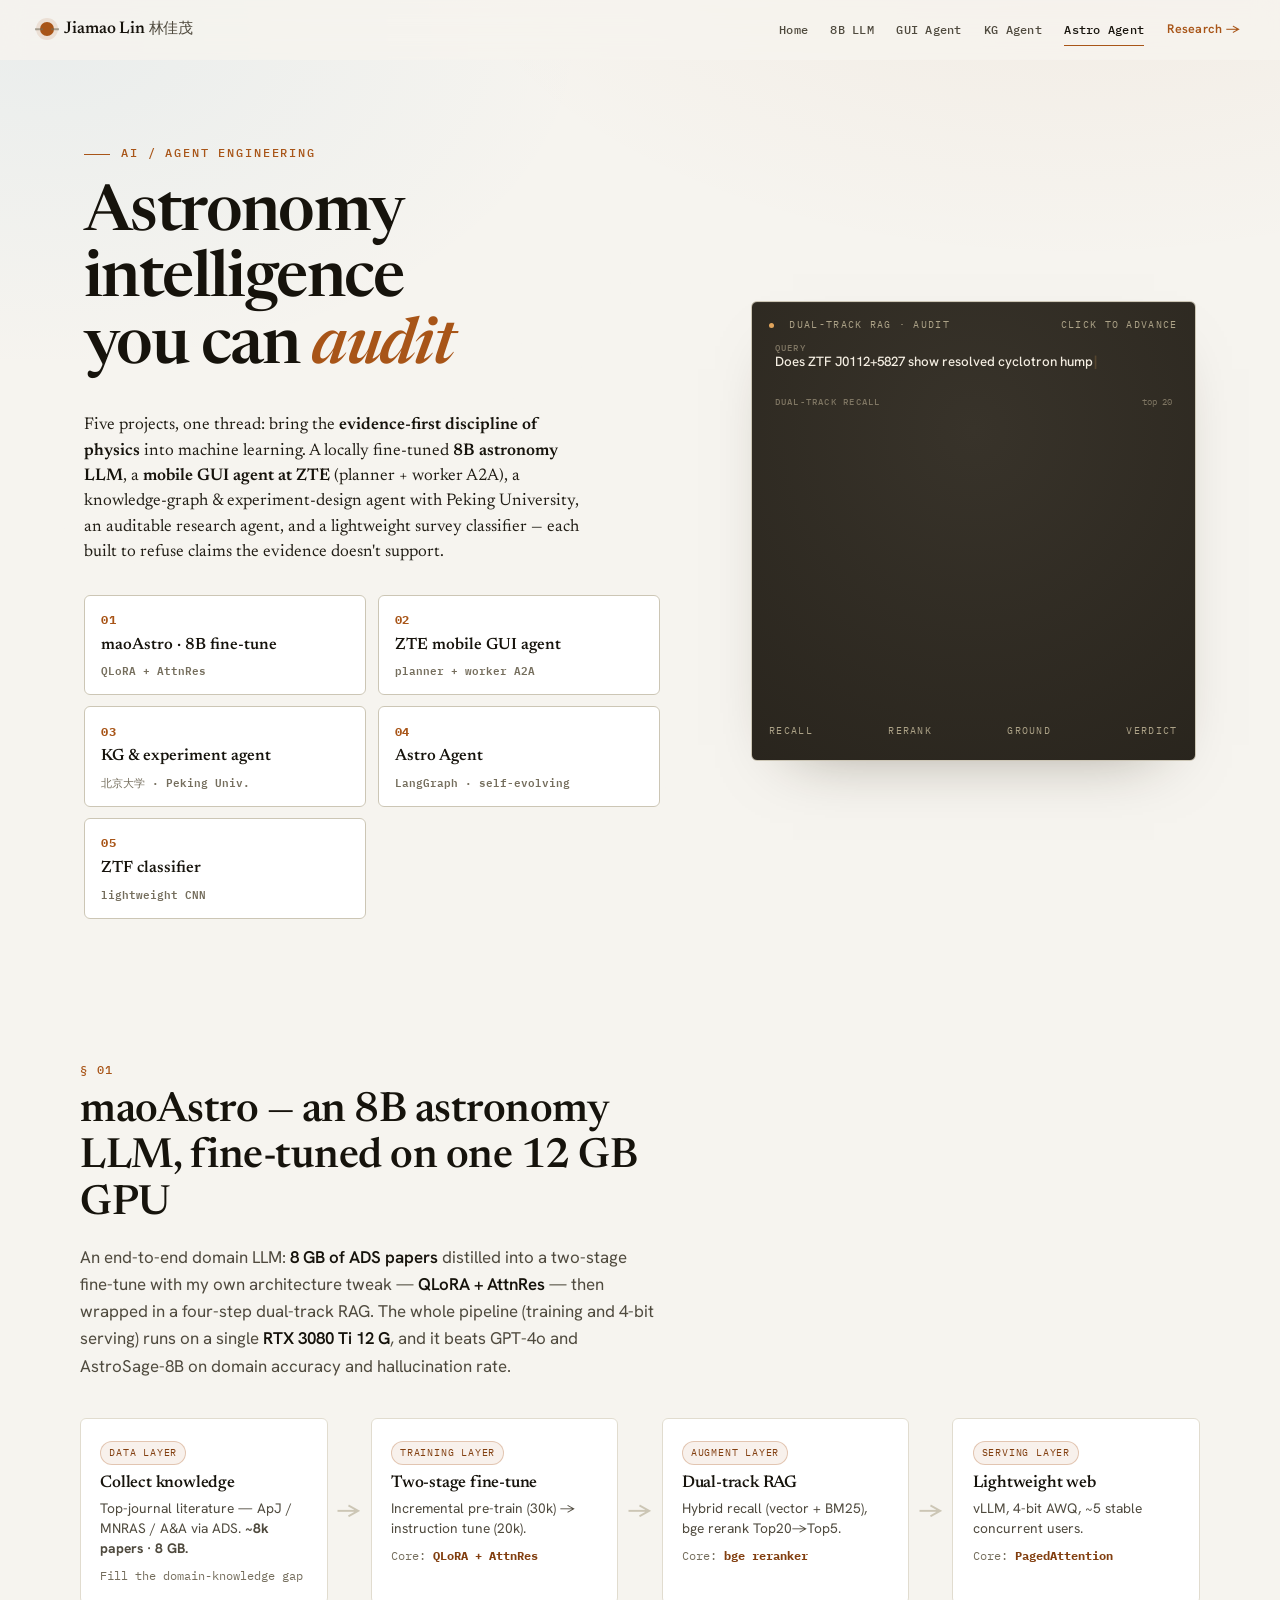
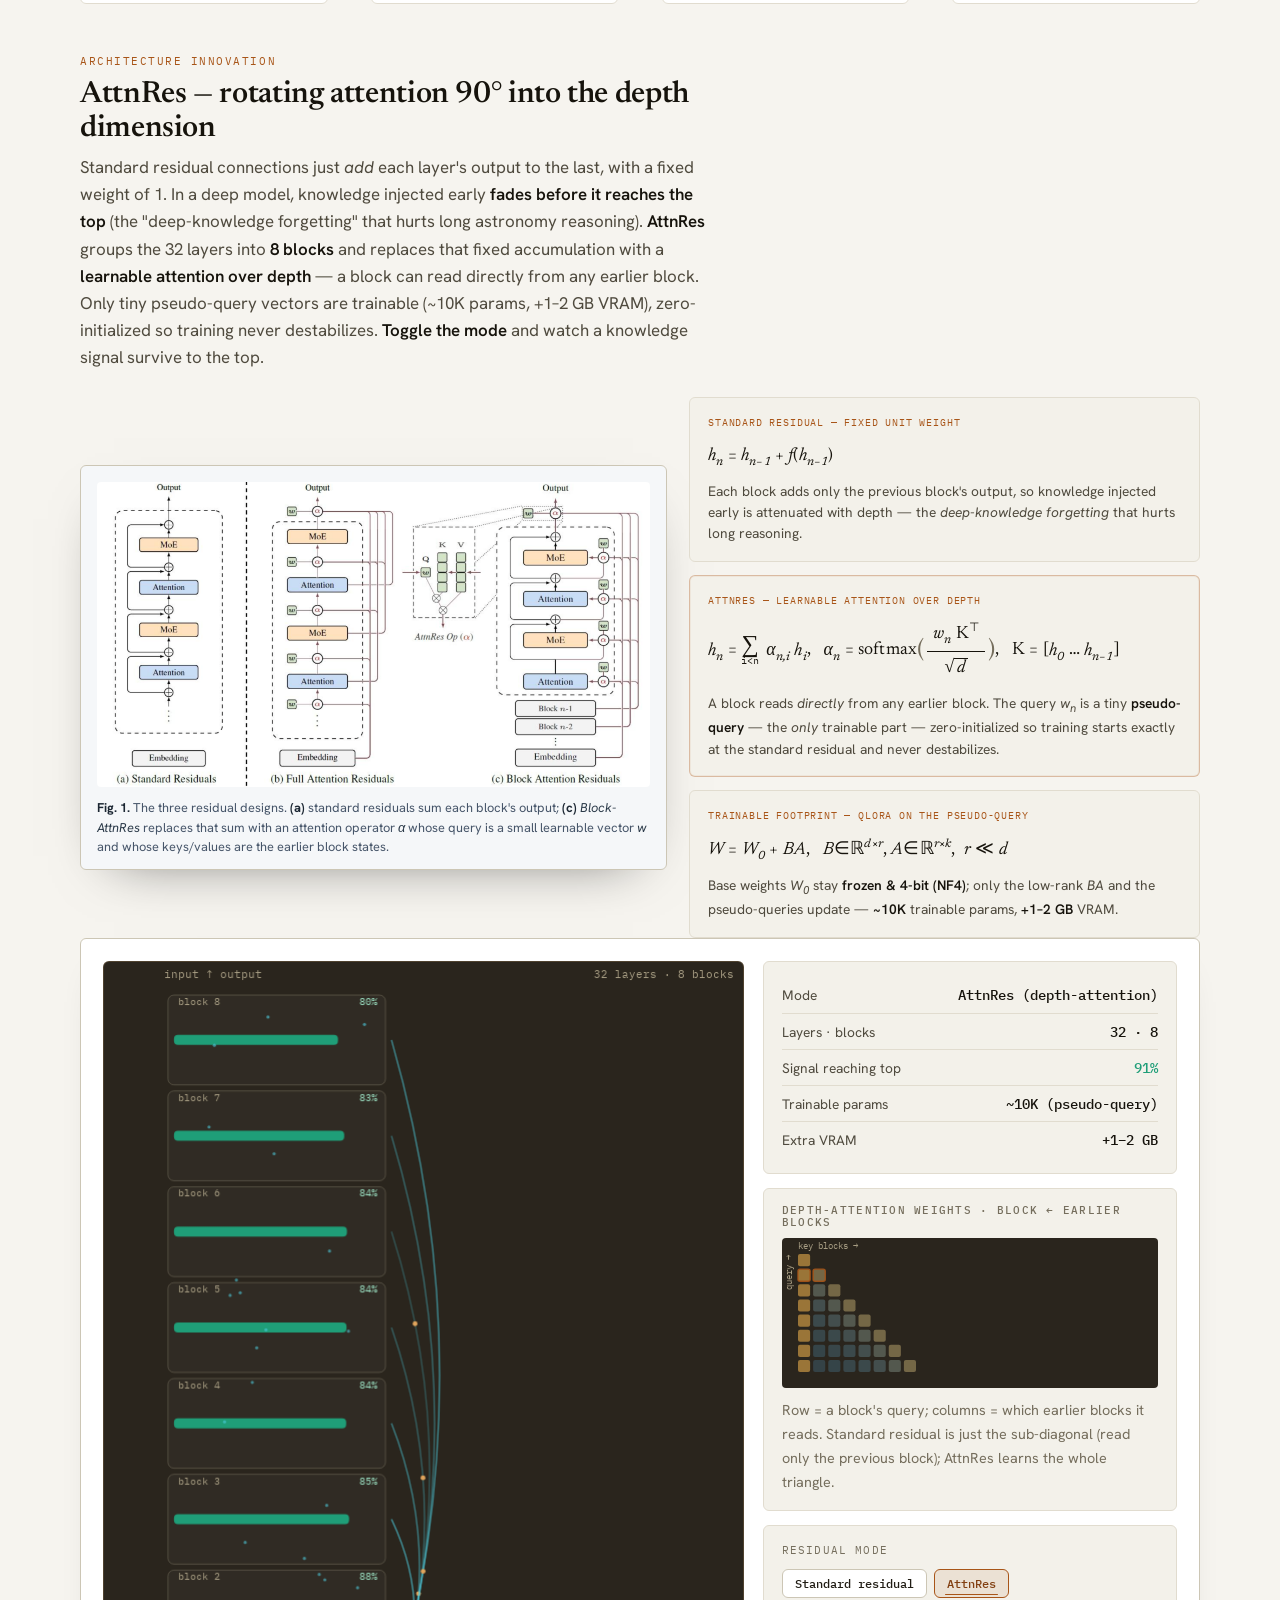
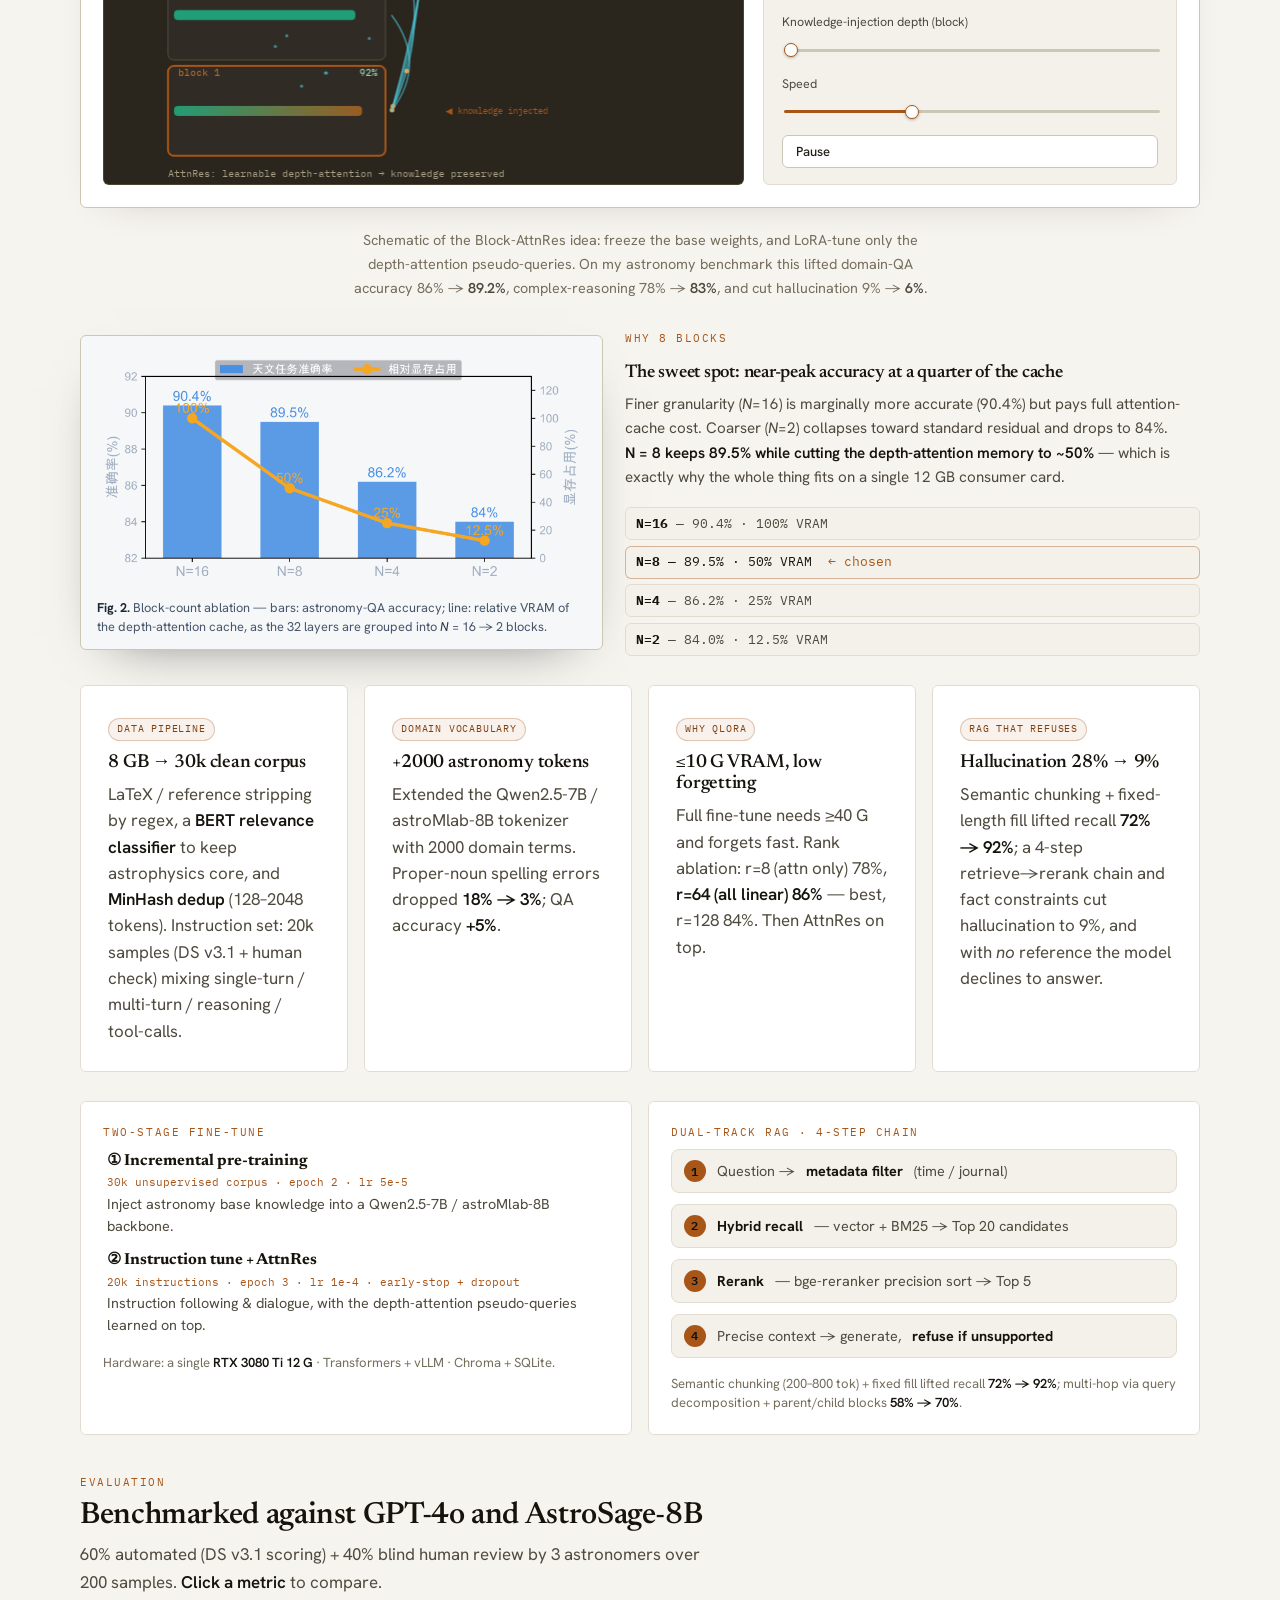
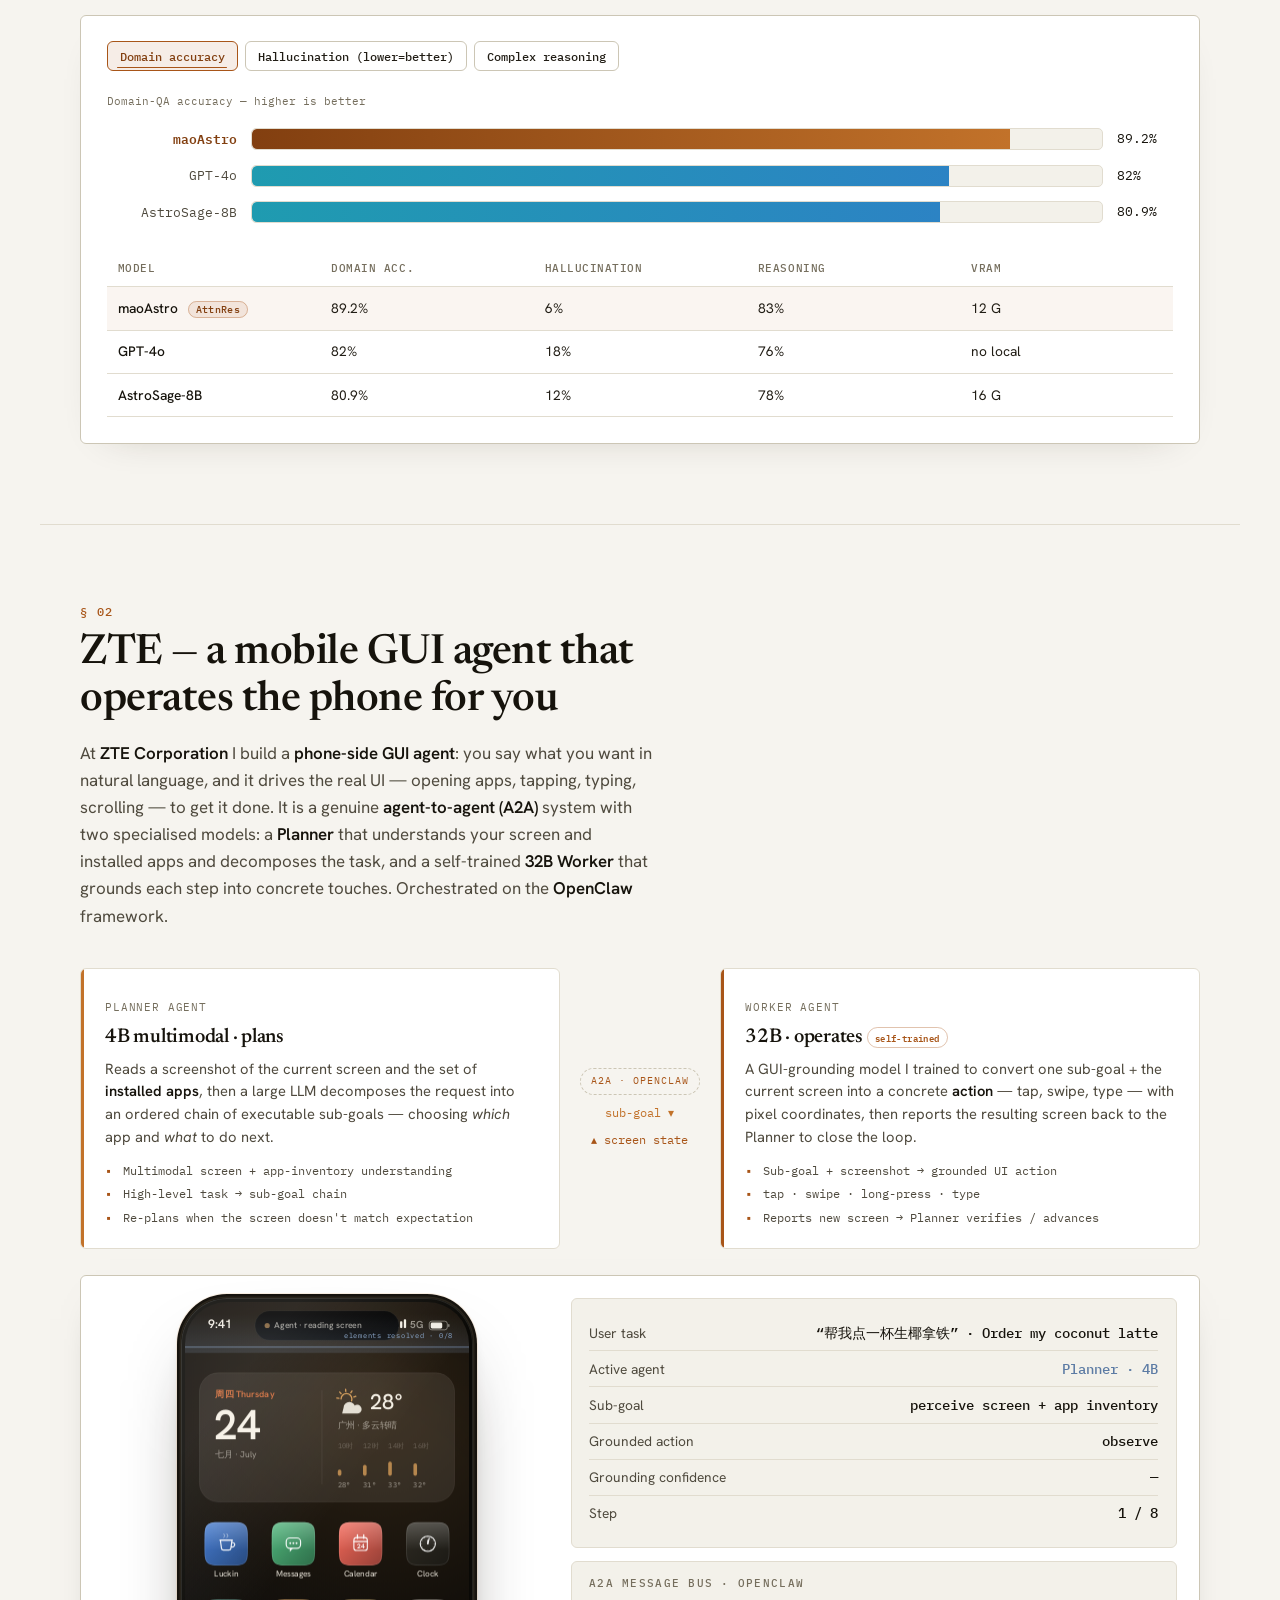
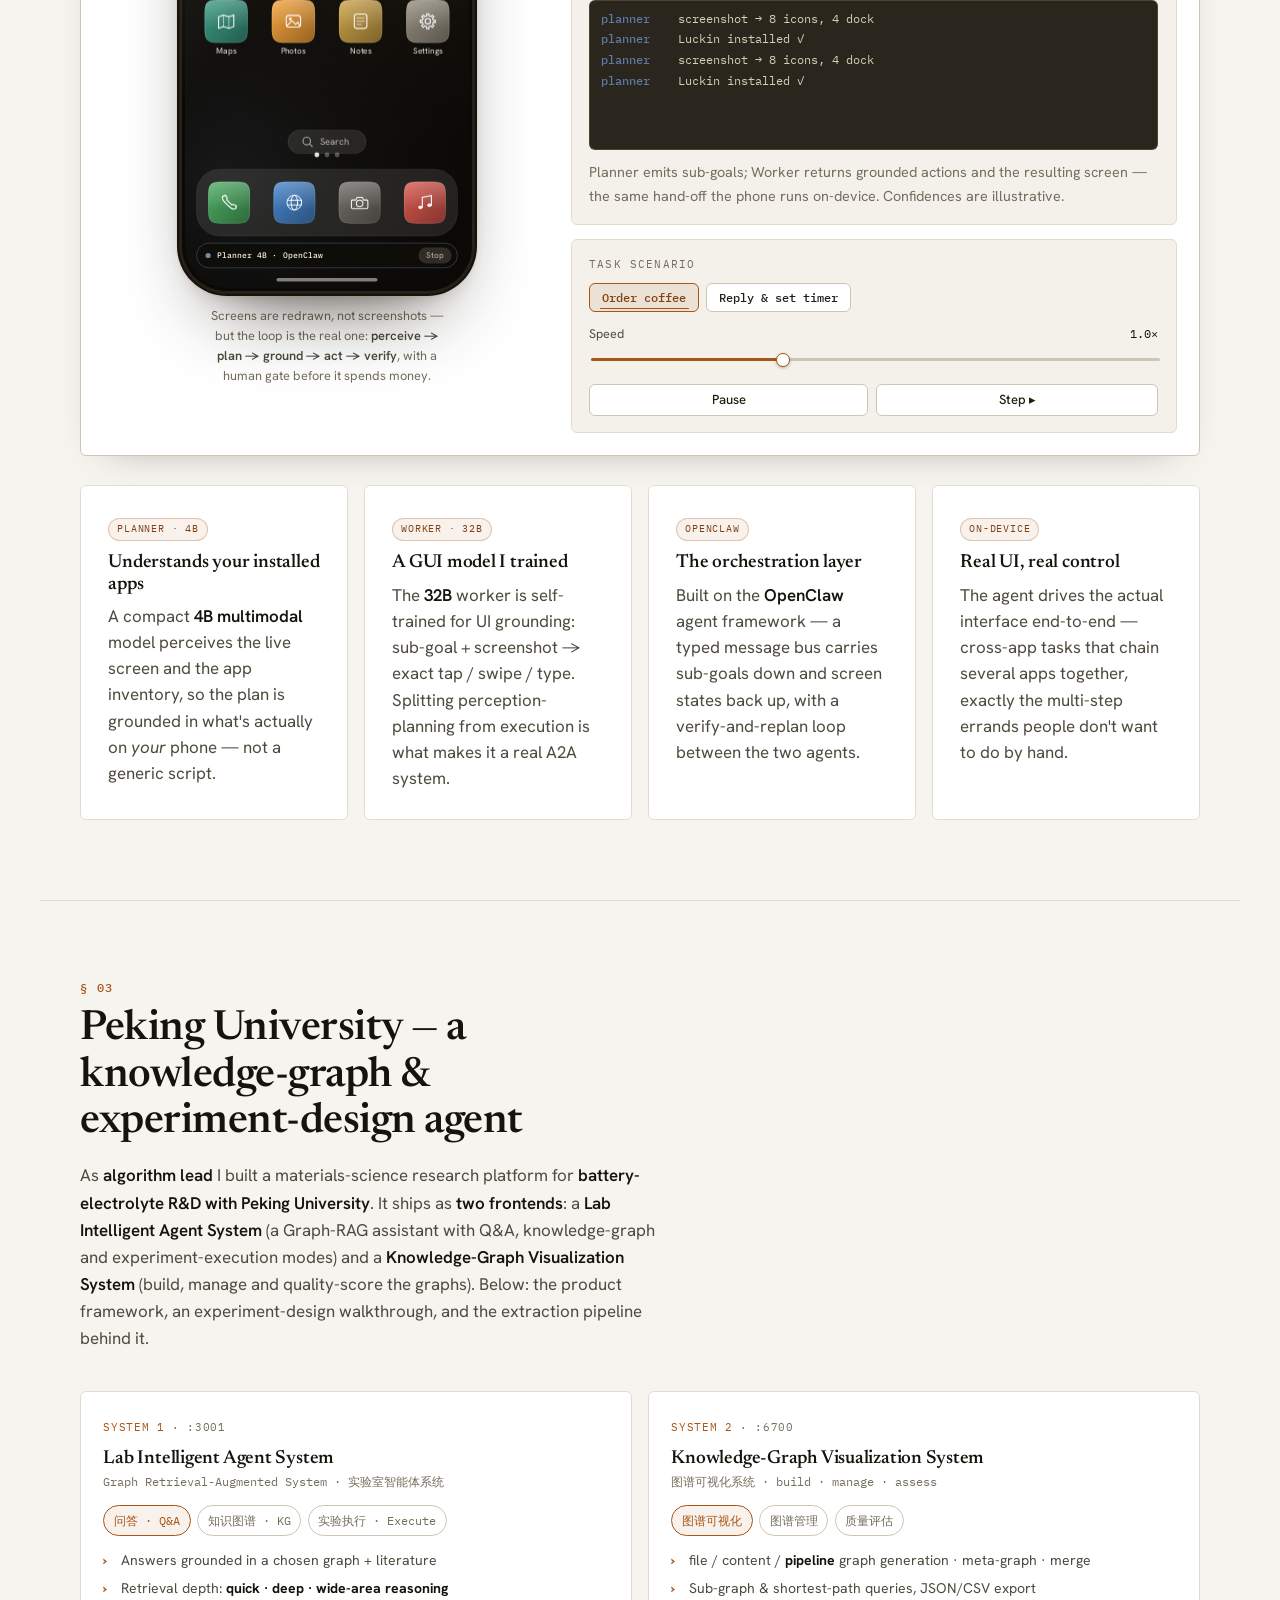
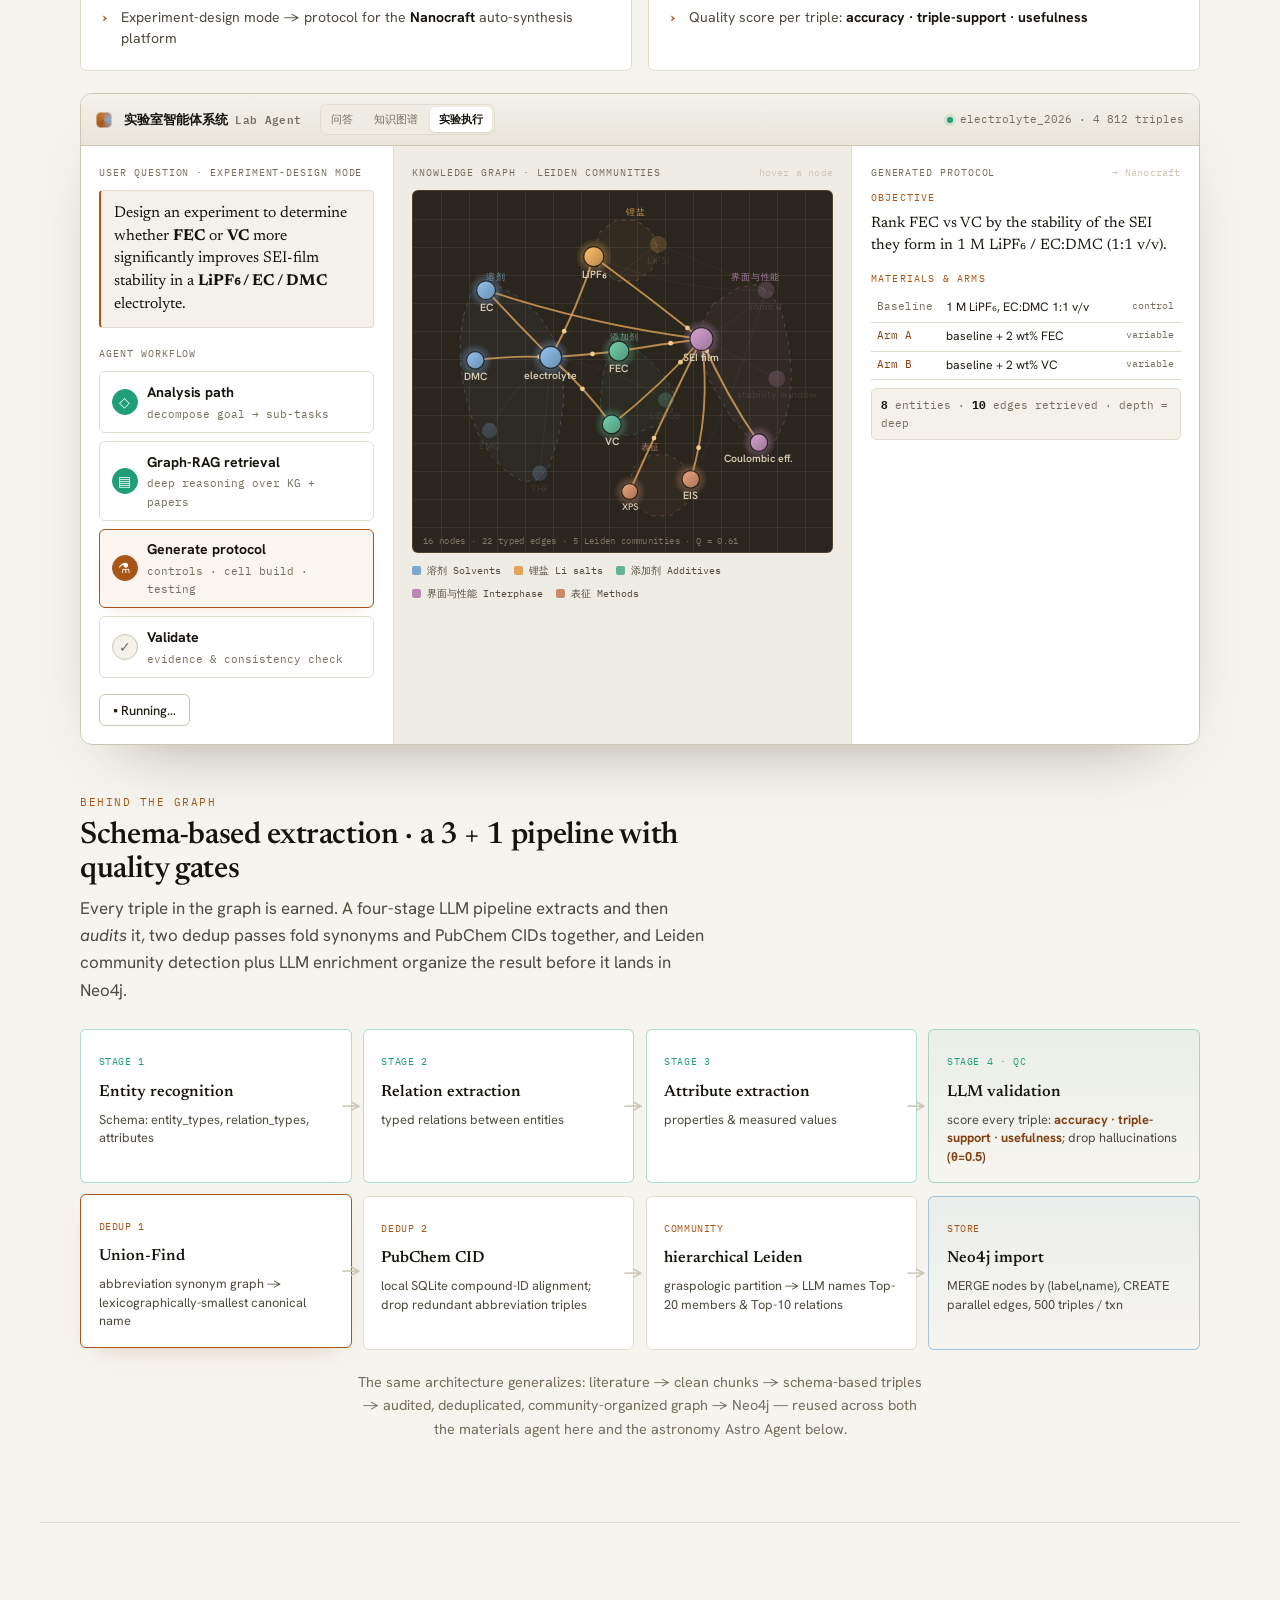
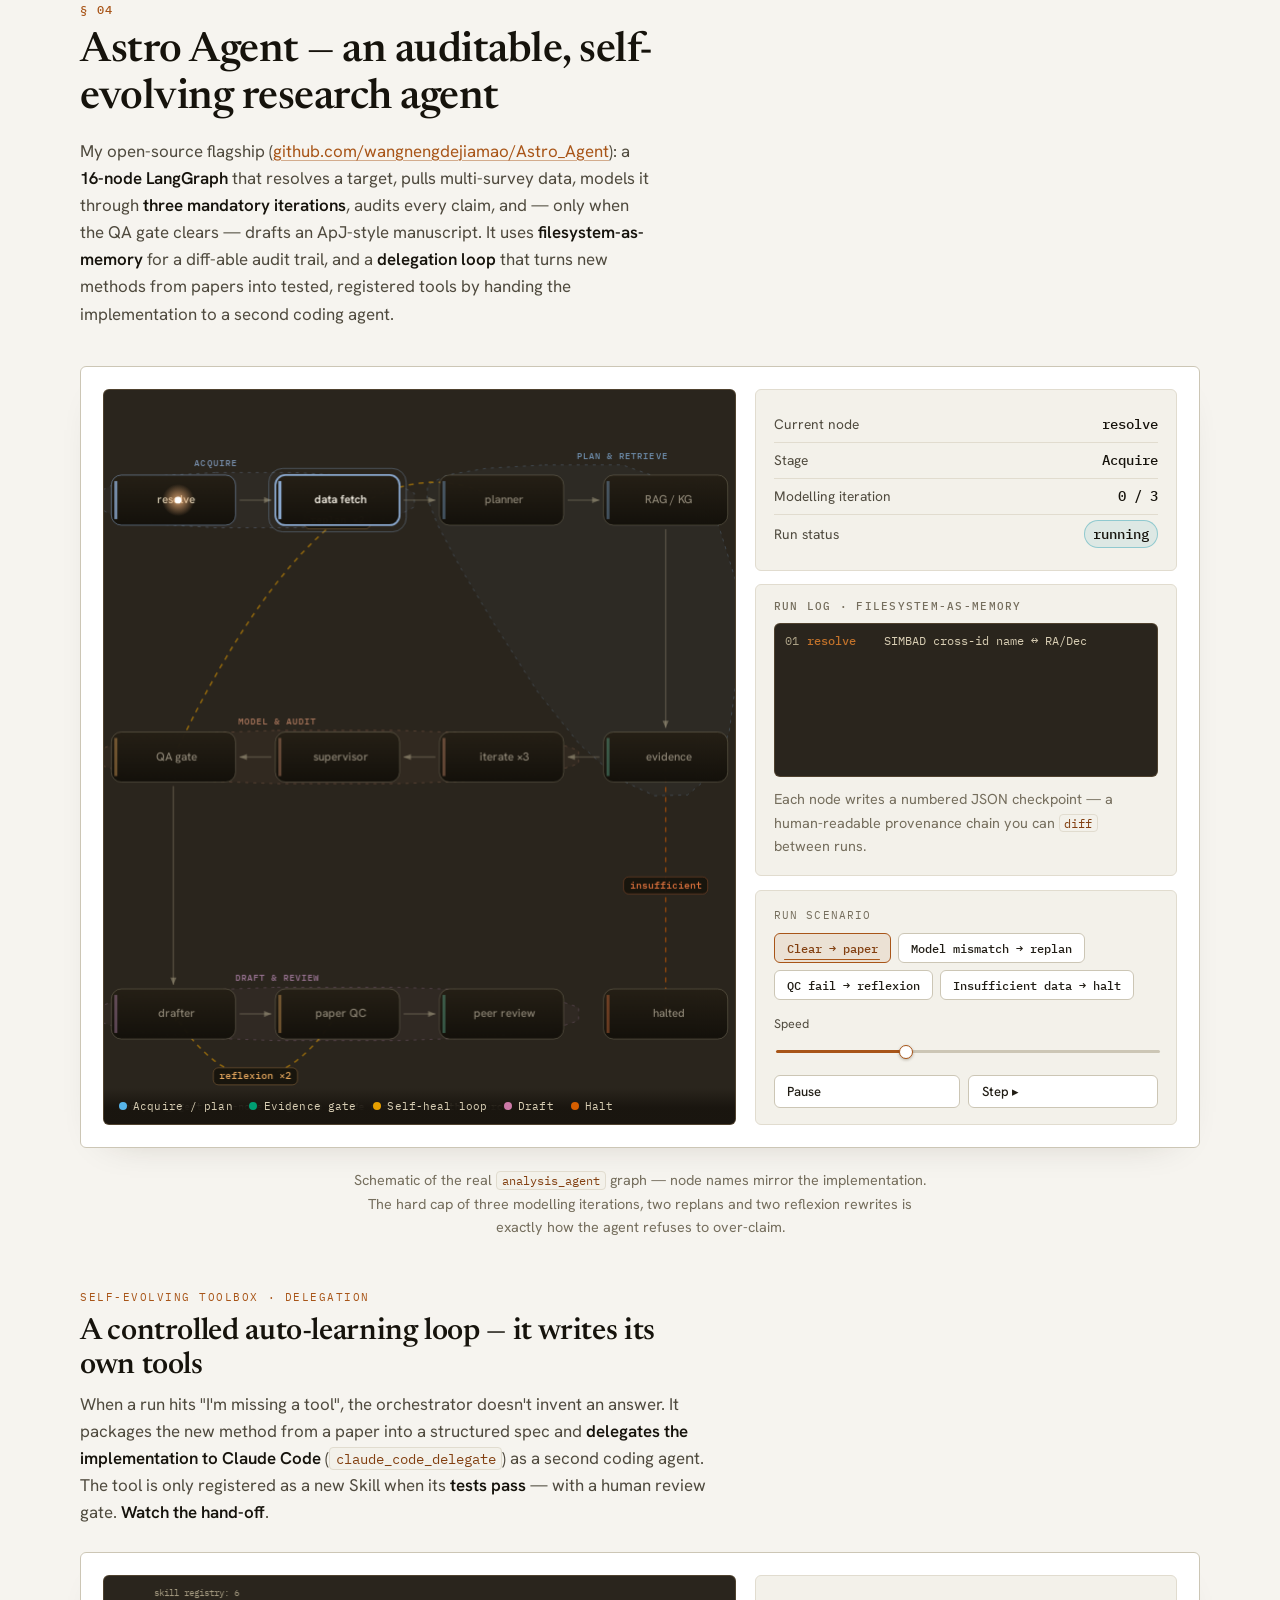
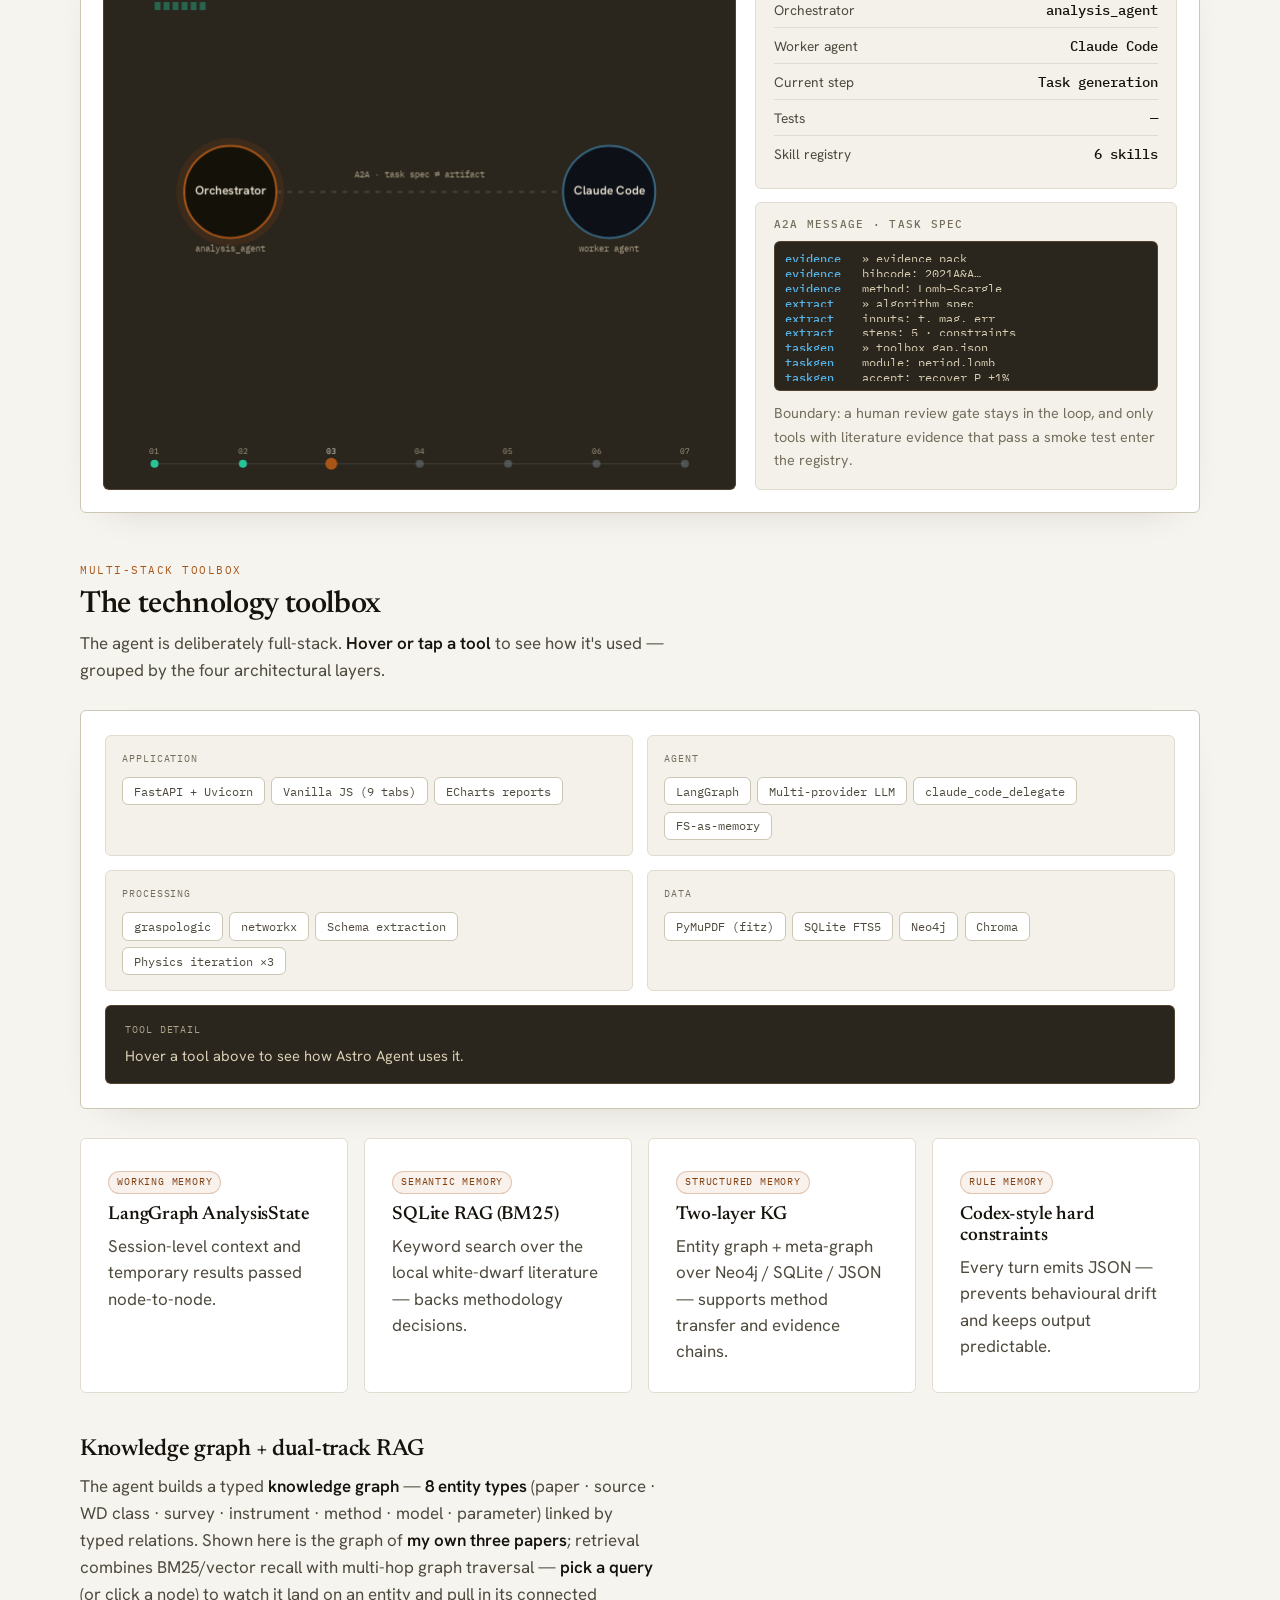
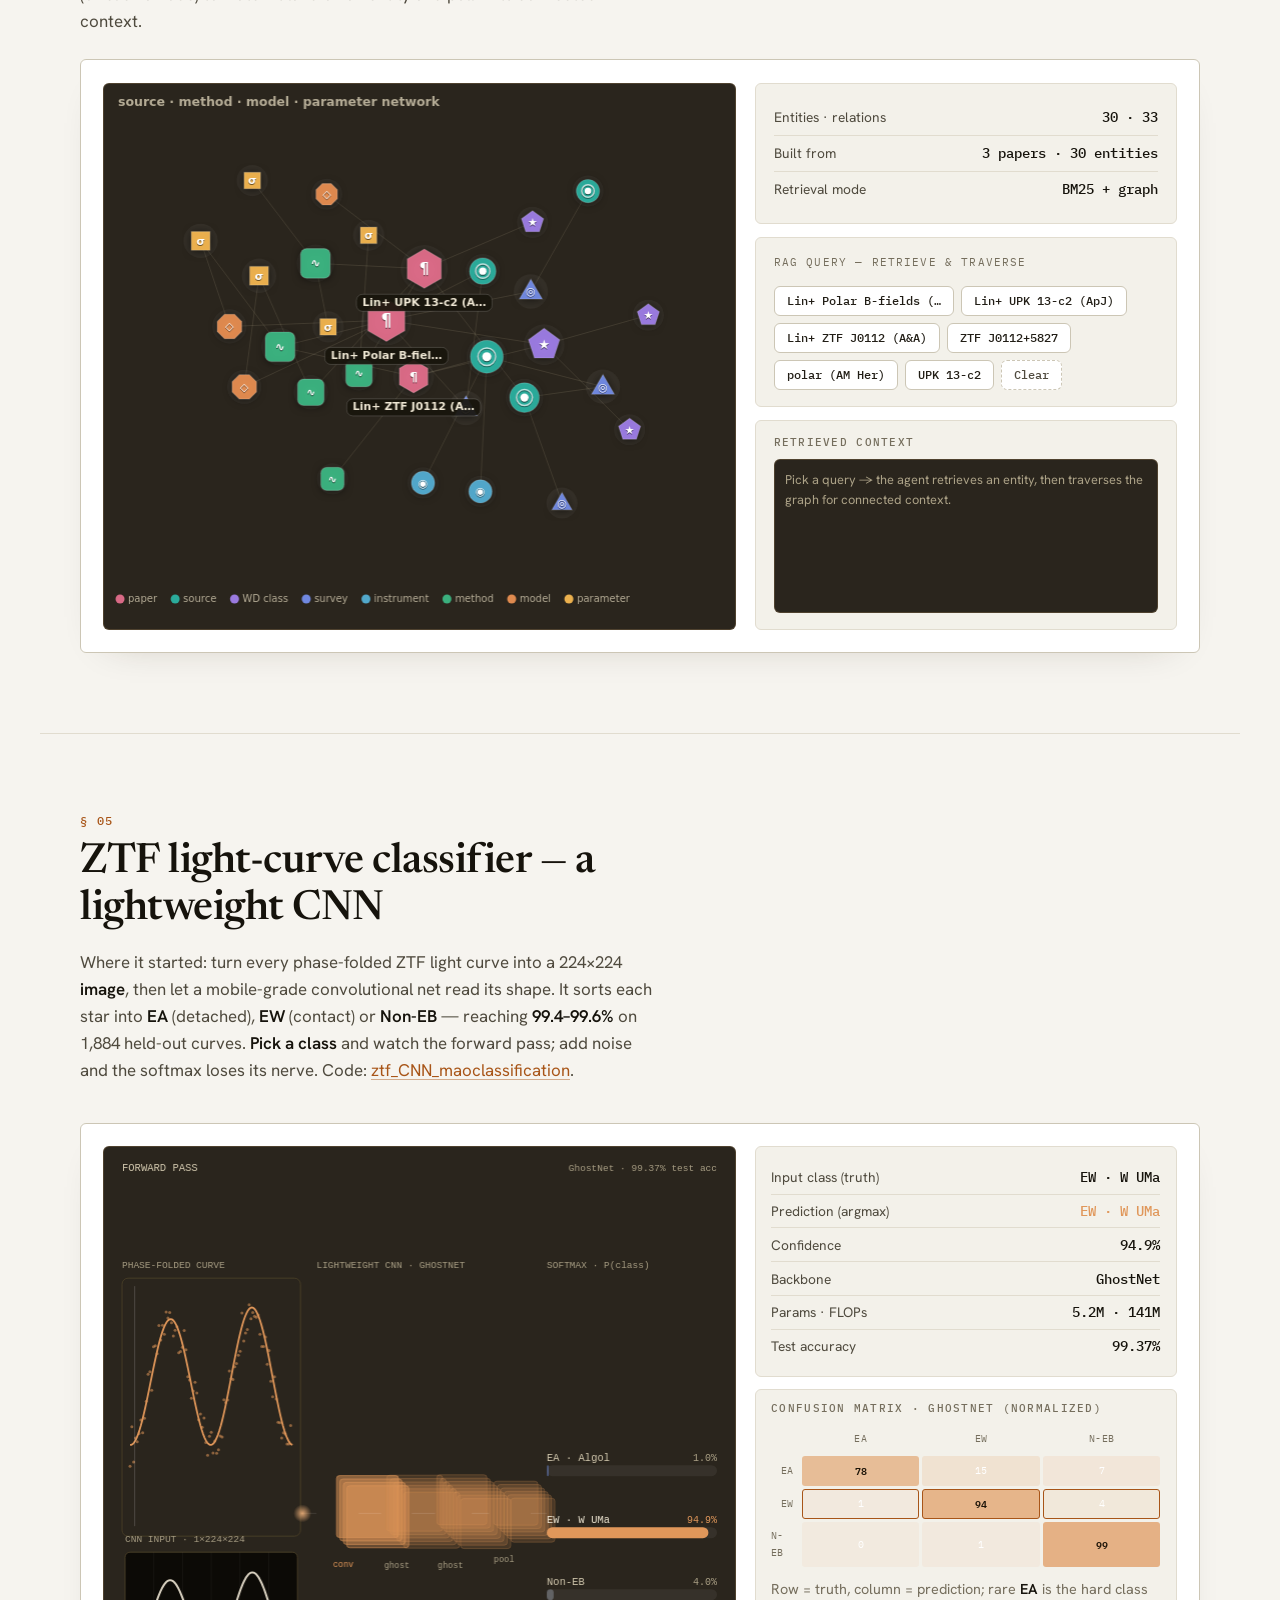
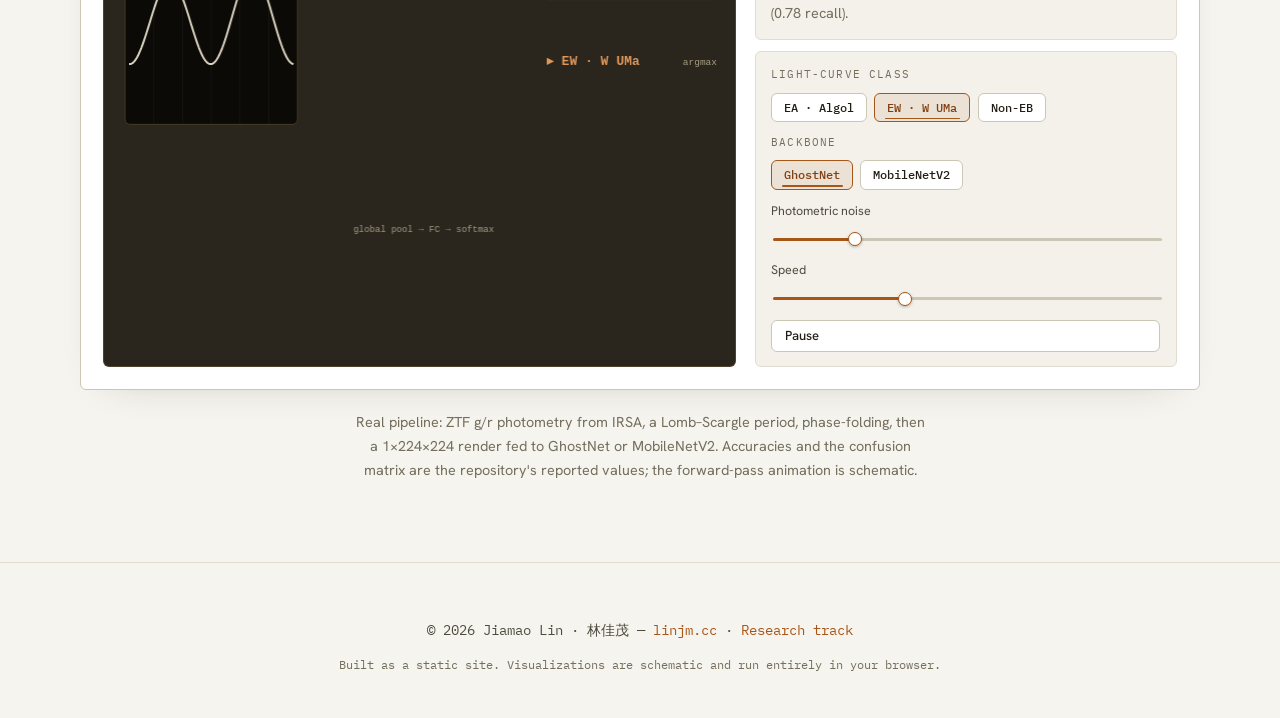
==== ai.html @ 1fa8b9bb "Rebuild figures on shared drawing kits; warm editorial pass Introduce three shared drawing modules a" ====
<!DOCTYPE html>
<html lang="en">
<head>
<meta charset="UTF-8">
<meta name="viewport" content="width=device-width, initial-scale=1.0">
<title>AI / Agents · Jiamao Lin 林佳茂 — Fine-tuned Astronomy LLMs & Auditable Agents</title>
<meta name="description" content="Jiamao Lin's AI / agent engineering: a locally fine-tuned 8B astronomy LLM (QLoRA + AttnRes), a knowledge-graph & experiment-design agent for materials science, the auditable A2A Astro Agent, and a lightweight ZTF CNN classifier.">
<meta name="author" content="Jiamao Lin">
<meta property="og:title" content="AI / Agents · Jiamao Lin 林佳茂">
<meta property="og:description" content="Locally fine-tuned astronomy LLMs, dual-track RAG, knowledge graphs, and auditable LangGraph research agents — four projects, fully visualized.">
<meta property="og:type" content="website">
<link rel="icon" href="data:image/svg+xml,<svg xmlns='http://www.w3.org/2000/svg' viewBox='0 0 100 100'><circle cx='50' cy='50' r='30' fill='%23a85518'/><circle cx='62' cy='40' r='22' fill='%23140f08'/></svg>">
<link rel="preconnect" href="https://fonts.googleapis.com">
<link rel="preconnect" href="https://fonts.gstatic.com" crossorigin>
<link href="https://fonts.googleapis.com/css2?family=Newsreader:ital,opsz,wght@0,6..72,400;0,6..72,500;0,6..72,560;0,6..72,600;1,6..72,400;1,6..72,500&family=Hanken+Grotesk:wght@400;500;550;600;700&family=IBM+Plex+Mono:wght@400;500&display=swap" rel="stylesheet">
<link rel="stylesheet" href="css/styles.css?v=32">
<link rel="stylesheet" href="css/cosmic-theme.css?v=32">
</head>
<body class="ai-body">

<canvas id="cosmicBackdrop" class="cosmic-backdrop" aria-hidden="true"></canvas>

<header class="nav" id="nav">
  <a class="brand" href="index.html">
    <span class="brand-mark" aria-hidden="true"></span>
    <span class="brand-name">Jiamao&nbsp;Lin<span class="brand-cn"> 林佳茂</span></span>
  </a>
  <nav class="nav-links" aria-label="Primary">
    <a href="index.html">Home</a>
    <a href="#maoastro">8B&nbsp;LLM</a>
    <a href="#zte">GUI&nbsp;Agent</a>
    <a href="#jindu">KG&nbsp;Agent</a>
    <a href="#astroagent">Astro&nbsp;Agent</a>
    <a href="research.html" class="nav-cta">Research&nbsp;→</a>
  </nav>
  <button class="nav-toggle" id="navToggle" aria-label="Toggle navigation" aria-expanded="false">
    <span></span><span></span><span></span>
  </button>
</header>

<main id="top">

  <!-- ============================ AI HERO ============================ -->
  <section class="ai-hero">
    <div class="ai-hero-text">
      <p class="eyebrow">AI / Agent Engineering</p>
      <h1>Astronomy intelligence<br>you can <span class="accenty">audit</span></h1>
      <p class="ai-lede">
        Five projects, one thread: bring the <strong>evidence-first discipline of physics</strong>
        into machine learning. A locally fine-tuned <strong>8B astronomy LLM</strong>, a
        <strong>mobile GUI agent at ZTE</strong> (planner + worker A2A), a knowledge-graph &amp;
        experiment-design agent with Peking University, an auditable research agent, and a lightweight
        survey classifier — each built to refuse claims the evidence doesn't support.
      </p>
      <div class="ai-hero-chips">
        <a href="#maoastro" class="ai-hchip"><b>01</b> maoAstro · 8B fine-tune <span>QLoRA + AttnRes</span></a>
        <a href="#zte" class="ai-hchip"><b>02</b> ZTE mobile GUI agent <span>planner + worker A2A</span></a>
        <a href="#jindu" class="ai-hchip"><b>03</b> KG &amp; experiment agent <span>北京大学 · Peking Univ.</span></a>
        <a href="#astroagent" class="ai-hchip"><b>04</b> Astro Agent <span>LangGraph · self-evolving</span></a>
        <a href="#cnn" class="ai-hchip"><b>05</b> ZTF classifier <span>lightweight CNN</span></a>
      </div>
    </div>
    <div class="ai-hero-visual" aria-label="A retrieval audit, animated">
      <canvas id="aiHeroCanvas" role="img" aria-label="A question is answered by dual-track retrieval: twenty candidate passages from dense-vector and BM25 search are reranked down to five, the answer is written only from those five, and a third example question is refused outright because nothing retrieved supports it."></canvas>
      <div class="ai-viz-head">
        <span><i class="live-dot"></i> Dual-track RAG · audit</span>
        <span>click to advance</span>
      </div>
      <div class="ai-viz-stages" aria-hidden="true">
        <span>Recall</span><span>Rerank</span><span>Ground</span><span>Verdict</span>
      </div>
    </div>
  </section>

  <!-- =============================================================== -->
  <!-- §01  maoAstro — 8B astronomy LLM fine-tuning                    -->
  <!-- =============================================================== -->
  <section id="maoastro" class="section">
    <div class="section-head">
      <h2>maoAstro — an 8B astronomy LLM, fine-tuned on one 12&nbsp;GB GPU</h2>
      <p>An end-to-end domain LLM: <strong>8&nbsp;GB of ADS papers</strong> distilled into a two-stage
      fine-tune with my own architecture tweak — <strong>QLoRA&nbsp;+&nbsp;AttnRes</strong> — then wrapped in a
      four-step dual-track RAG. The whole pipeline (training and 4-bit serving) runs on a single
      <strong>RTX&nbsp;3080&nbsp;Ti&nbsp;12&nbsp;G</strong>, and it beats GPT-4o and AstroSage-8B on domain accuracy
      and hallucination rate.</p>
    </div>

    <!-- four-layer stack overview -->
    <div class="stack-grid">
      <div class="stack-layer">
        <span class="stack-tag">Data layer</span>
        <h4>Collect knowledge</h4>
        <p>Top-journal literature — ApJ / MNRAS / A&amp;A via ADS. <b>~8k papers · 8&nbsp;GB.</b></p>
        <ul><li>Fill the domain-knowledge gap</li></ul>
      </div>
      <div class="stack-arrow">→</div>
      <div class="stack-layer">
        <span class="stack-tag">Training layer</span>
        <h4>Two-stage fine-tune</h4>
        <p>Incremental pre-train (30k) → instruction tune (20k).</p>
        <ul><li>Core: <b>QLoRA + AttnRes</b></li></ul>
      </div>
      <div class="stack-arrow">→</div>
      <div class="stack-layer">
        <span class="stack-tag">Augment layer</span>
        <h4>Dual-track RAG</h4>
        <p>Hybrid recall (vector + BM25), bge rerank Top20→Top5.</p>
        <ul><li>Core: <b>bge reranker</b></li></ul>
      </div>
      <div class="stack-arrow">→</div>
      <div class="stack-layer">
        <span class="stack-tag">Serving layer</span>
        <h4>Lightweight web</h4>
        <p>vLLM, 4-bit AWQ, ~5 stable concurrent users.</p>
        <ul><li>Core: <b>PagedAttention</b></li></ul>
      </div>
    </div>

    <!-- ===== AttnRes interactive — the signature ===== -->
    <div class="feature-head">
      <span class="feature-kicker">Architecture innovation</span>
      <h3>AttnRes — rotating attention 90° into the depth dimension</h3>
      <p>Standard residual connections just <em>add</em> each layer's output to the last, with a fixed
      weight of 1. In a deep model, knowledge injected early <strong>fades before it reaches the top</strong>
      (the "deep-knowledge forgetting" that hurts long astronomy reasoning). <strong>AttnRes</strong> groups
      the 32 layers into <strong>8 blocks</strong> and replaces that fixed accumulation with a
      <strong>learnable attention over depth</strong> — a block can read directly from any earlier block.
      Only tiny pseudo-query vectors are trainable (~10K params, +1–2&nbsp;GB VRAM), zero-initialized so
      training never destabilizes. <strong>Toggle the mode</strong> and watch a knowledge signal survive to the top.</p>
    </div>

    <!-- ===== the figure + the math, side by side ===== -->
    <div class="fig-math">
      <figure class="paper-fig">
        <img src="assets/attnres-architecture.png?v=32" alt="Three residual designs: (a) standard residuals add each block's output; (b) full-attention residuals; (c) block attention residuals, where an AttnRes operator α attends over earlier block states via a learnable pseudo-query w with keys/values from earlier blocks."
          loading="lazy">
        <figcaption><b>Fig. 1.</b> The three residual designs. <b>(a)</b> standard residuals sum each block's
        output; <b>(c)</b> <em>Block-AttnRes</em> replaces that sum with an attention operator&nbsp;<em>α</em> whose
        query is a small learnable vector <em>w</em> and whose keys/values are the earlier block states.</figcaption>
      </figure>
      <div class="math-col">
        <div class="eqn-card">
          <span class="eqn-lab">Standard residual — fixed unit weight</span>
          <div class="eqn"><em>h<sub>n</sub></em> = <em>h<sub>n−1</sub></em> + <em>f</em>(<em>h<sub>n−1</sub></em>)</div>
          <p class="eqn-note">Each block adds only the previous block's output, so knowledge injected early is
          attenuated with depth — the <em>deep-knowledge forgetting</em> that hurts long reasoning.</p>
        </div>
        <div class="eqn-card eqn-hi">
          <span class="eqn-lab">AttnRes — learnable attention over depth</span>
          <div class="eqn"><em>h<sub>n</sub></em> = <span class="sum">∑<span class="sum-sub">i&lt;n</span></span>
            <em>α<sub>n,i</sub></em>&thinsp;<em>h<sub>i</sub></em>,
            &nbsp;&nbsp;<em>α<sub>n</sub></em> = softmax<span class="paren">(</span><span class="frac"><span class="fnum"><em>w<sub>n</sub></em>&thinsp;K<sup>⊤</sup></span><span class="fden">√<span class="rad"><em>d</em></span></span></span><span class="paren">)</span>,
            &nbsp; K = [<em>h<sub>0</sub></em> … <em>h<sub>n−1</sub></em>]</div>
          <p class="eqn-note">A block reads <em>directly</em> from any earlier block. The query <em>w<sub>n</sub></em> is a
          tiny <strong>pseudo-query</strong> — the <em>only</em> trainable part — zero-initialized so training starts
          exactly at the standard residual and never destabilizes.</p>
        </div>
        <div class="eqn-card">
          <span class="eqn-lab">Trainable footprint — QLoRA on the pseudo-query</span>
          <div class="eqn"><em>W</em> = <em>W<sub>0</sub></em> + <em>B</em><em>A</em>,
            &nbsp; <em>B</em>∈ℝ<sup><em>d</em>×<em>r</em></sup>, <em>A</em>∈ℝ<sup><em>r</em>×<em>k</em></sup>, &nbsp;<em>r</em>&nbsp;≪&nbsp;<em>d</em></div>
          <p class="eqn-note">Base weights <em>W<sub>0</sub></em> stay <strong>frozen &amp; 4-bit (NF4)</strong>; only the low-rank
          <em>BA</em> and the pseudo-queries update — <strong>~10K</strong> trainable params, <strong>+1–2&nbsp;GB</strong> VRAM.</p>
        </div>
      </div>
    </div>

    <div class="cyc-stage attn-stage">
      <div class="cyc-canvas-wrap" style="min-height:440px">
        <canvas id="attnresCanvas" role="img"
          aria-label="A 32-layer model grouped into 8 blocks. In standard-residual mode a knowledge signal injected at the first block decays as it flows up; in AttnRes mode a learnable depth-attention lets upper blocks read directly from the first block, preserving the signal."></canvas>
      </div>
      <aside class="cyc-side">
        <div class="readout">
          <div class="readout-row"><span>Mode</span><b id="attnMode">AttnRes (depth-attention)</b></div>
          <div class="readout-row"><span>Layers · blocks</span><b>32 · 8</b></div>
          <div class="readout-row"><span>Signal reaching top</span><b id="attnRetain">—</b></div>
          <div class="readout-row"><span>Trainable params</span><b id="attnParams">~10K (pseudo-query)</b></div>
          <div class="readout-row"><span>Extra VRAM</span><b>+1–2 GB</b></div>
        </div>
        <div class="lc-wrap">
          <h4>Depth-attention weights · block ← earlier blocks</h4>
          <canvas id="attnHeat" role="img" aria-label="Lower-triangular depth-attention weight matrix over the 8 blocks."></canvas>
          <p class="cap">Row = a block's query; columns = which earlier blocks it reads. Standard residual is just the sub-diagonal (read only the previous block); AttnRes learns the whole triangle.</p>
        </div>
        <div class="cyc-controls">
          <div class="morph-presets">
            <span class="ctl-label">Residual mode</span>
            <div class="preset-row">
              <button class="chip" data-attn="std">Standard residual</button>
              <button class="chip active" data-attn="attnres">AttnRes</button>
            </div>
          </div>
          <label>Knowledge-injection depth (block)
            <input type="range" id="attnInject" min="1" max="4" step="1" value="1">
          </label>
          <label>Speed
            <input type="range" id="attnSpeed" min="0" max="3" step="0.1" value="1">
          </label>
          <button class="btn btn-sm" id="attnPause" aria-pressed="false">Pause</button>
        </div>
      </aside>
    </div>
    <p class="cap cap-wide">Schematic of the Block-AttnRes idea: freeze the base weights, and LoRA-tune only the
    depth-attention pseudo-queries. On my astronomy benchmark this lifted domain-QA accuracy 86% → <strong>89.2%</strong>,
    complex-reasoning 78% → <strong>83%</strong>, and cut hallucination 9% → <strong>6%</strong>.</p>

    <!-- ===== block-count ablation figure ===== -->
    <div class="fig-math fig-math-rev">
      <figure class="paper-fig">
        <img src="assets/attnres-blocks-ablation.png?v=32" alt="Bar-and-line chart: astronomy-task accuracy (bars) versus relative VRAM (line) as the model is split into N = 16, 8, 4, 2 blocks. Accuracy is 90.4, 89.5, 86.2, 84 percent while relative VRAM drops 100, 50, 25, 12.5 percent."
          loading="lazy">
        <figcaption><b>Fig. 2.</b> Block-count ablation — bars: astronomy-QA accuracy; line: relative VRAM of the
        depth-attention cache, as the 32 layers are grouped into <em>N</em>&nbsp;=&nbsp;16 → 2 blocks.</figcaption>
      </figure>
      <div class="fig-note-col">
        <span class="feature-kicker">Why 8 blocks</span>
        <h4>The sweet spot: near-peak accuracy at a quarter of the cache</h4>
        <p>Finer granularity (<em>N</em>=16) is marginally more accurate (90.4%) but pays full attention-cache cost.
        Coarser (<em>N</em>=2) collapses toward standard residual and drops to 84%. <strong>N&nbsp;=&nbsp;8 keeps
        89.5% while cutting the depth-attention memory to ~50%</strong> — which is exactly why the whole thing fits on a
        single 12&nbsp;GB consumer card.</p>
        <ul class="fig-bullets">
          <li><b>N=16</b> — 90.4% · 100% VRAM</li>
          <li class="fb-pick"><b>N=8</b> — 89.5% · 50% VRAM &nbsp;<span>← chosen</span></li>
          <li><b>N=4</b> — 86.2% · 25% VRAM</li>
          <li><b>N=2</b> — 84.0% · 12.5% VRAM</li>
        </ul>
      </div>
    </div>

    <!-- ===== data + training details ===== -->
    <div class="cards ai-detail-cards">
      <article class="card">
        <span class="stack-tag">Data pipeline</span>
        <h3>8&nbsp;GB → 30k clean corpus</h3>
        <p>LaTeX / reference stripping by regex, a <strong>BERT relevance classifier</strong> to keep
        astrophysics core, and <strong>MinHash dedup</strong> (128–2048 tokens). Instruction set: 20k
        samples (DS v3.1 + human check) mixing single-turn / multi-turn / reasoning / tool-calls.</p>
      </article>
      <article class="card">
        <span class="stack-tag">Domain vocabulary</span>
        <h3>+2000 astronomy tokens</h3>
        <p>Extended the Qwen2.5-7B / astroMlab-8B tokenizer with 2000 domain terms. Proper-noun
        spelling errors dropped <strong>18% → 3%</strong>; QA accuracy <strong>+5%</strong>.</p>
      </article>
      <article class="card">
        <span class="stack-tag">Why QLoRA</span>
        <h3>≤10&nbsp;G VRAM, low forgetting</h3>
        <p>Full fine-tune needs ≥40&nbsp;G and forgets fast. Rank ablation: r=8 (attn only) 78%,
        <strong>r=64 (all linear) 86%</strong> — best, r=128 84%. Then AttnRes on top.</p>
      </article>
      <article class="card">
        <span class="stack-tag">RAG that refuses</span>
        <h3>Hallucination 28% → 9%</h3>
        <p>Semantic chunking + fixed-length fill lifted recall <strong>72% → 92%</strong>; a 4-step
        retrieve→rerank chain and fact constraints cut hallucination to 9%, and with <em>no</em>
        reference the model declines to answer.</p>
      </article>
    </div>

    <!-- ===== training recipe + RAG chain ===== -->
    <div class="recipe-grid">
      <div class="recipe-card">
        <span class="feature-kicker">Two-stage fine-tune</span>
        <ol class="recipe-steps">
          <li><b>① Incremental pre-training</b><span class="rc-meta">30k unsupervised corpus · epoch&nbsp;2 · lr&nbsp;5e-5</span>
            Inject astronomy base knowledge into a Qwen2.5-7B / astroMlab-8B backbone.</li>
          <li><b>② Instruction tune + AttnRes</b><span class="rc-meta">20k instructions · epoch&nbsp;3 · lr&nbsp;1e-4 · early-stop + dropout</span>
            Instruction following &amp; dialogue, with the depth-attention pseudo-queries learned on top.</li>
        </ol>
        <p class="rc-foot">Hardware: a single <strong>RTX&nbsp;3080&nbsp;Ti&nbsp;12&nbsp;G</strong> · Transformers + vLLM · Chroma + SQLite.</p>
      </div>
      <div class="recipe-card">
        <span class="feature-kicker">Dual-track RAG · 4-step chain</span>
        <ol class="rag-chain">
          <li><span class="rag-n">1</span>Question → <b>metadata filter</b> (time / journal)</li>
          <li><span class="rag-n">2</span><b>Hybrid recall</b> — vector + BM25 → Top&nbsp;20 candidates</li>
          <li><span class="rag-n">3</span><b>Rerank</b> — bge-reranker precision sort → Top&nbsp;5</li>
          <li><span class="rag-n">4</span>Precise context → generate, <b>refuse if unsupported</b></li>
        </ol>
        <p class="rc-foot">Semantic chunking (200–800 tok) + fixed fill lifted recall <strong>72% → 92%</strong>;
        multi-hop via query decomposition + parent/child blocks <strong>58% → 70%</strong>.</p>
      </div>
    </div>

    <!-- ===== eval comparison ===== -->
    <div class="feature-head compact">
      <span class="feature-kicker">Evaluation</span>
      <h3>Benchmarked against GPT-4o and AstroSage-8B</h3>
      <p>60% automated (DS v3.1 scoring) + 40% blind human review by 3 astronomers over 200 samples.
      <strong>Click a metric</strong> to compare.</p>
    </div>
    <div class="eval-block">
      <div class="eval-switch" id="evalSwitch">
        <button class="chip active" data-metric="domain">Domain accuracy</button>
        <button class="chip" data-metric="halluc">Hallucination (lower=better)</button>
        <button class="chip" data-metric="reason">Complex reasoning</button>
      </div>
      <div class="eval-bars" id="evalBars"></div>
      <table class="eval-table">
        <thead><tr><th>Model</th><th>Domain acc.</th><th>Hallucination</th><th>Reasoning</th><th>VRAM</th></tr></thead>
        <tbody>
          <tr class="eval-me"><td>maoAstro <span class="eval-badge">AttnRes</span></td><td>89.2%</td><td>6%</td><td>83%</td><td>12&nbsp;G</td></tr>
          <tr><td>GPT-4o</td><td>82%</td><td>18%</td><td>76%</td><td>no local</td></tr>
          <tr><td>AstroSage-8B</td><td>80.9%</td><td>12%</td><td>78%</td><td>16&nbsp;G</td></tr>
        </tbody>
      </table>
    </div>
  </section>

  <!-- =============================================================== -->
  <!-- §02  ZTE — mobile GUI agent (the real A2A)                       -->
  <!-- =============================================================== -->
  <section id="zte" class="section">
    <div class="section-head">
      <h2>ZTE — a mobile GUI agent that operates the phone for you</h2>
      <p>At <strong>ZTE Corporation</strong> I build a <strong>phone-side GUI agent</strong>: you say what you
      want in natural language, and it drives the real UI — opening apps, tapping, typing, scrolling — to get it
      done. It is a genuine <strong>agent-to-agent (A2A)</strong> system with two specialised models: a
      <strong>Planner</strong> that understands your screen and installed apps and decomposes the task, and a
      self-trained <strong>32B Worker</strong> that grounds each step into concrete touches. Orchestrated on the
      <strong>OpenClaw</strong> framework.</p>
    </div>

    <!-- planner ↔ worker A2A -->
    <div class="a2a-split">
      <div class="a2a-agent a2a-planner">
        <span class="a2a-role">Planner agent</span>
        <h4>4B multimodal · plans</h4>
        <p>Reads a screenshot of the current screen and the set of <strong>installed apps</strong>, then a large
        LLM decomposes the request into an ordered chain of executable sub-goals — choosing <em>which</em> app and
        <em>what</em> to do next.</p>
        <ul class="a2a-caps">
          <li>Multimodal screen + app-inventory understanding</li>
          <li>High-level task → sub-goal chain</li>
          <li>Re-plans when the screen doesn't match expectation</li>
        </ul>
      </div>
      <div class="a2a-bridge" aria-hidden="true">
        <span class="a2a-bridge-lab">A2A · OpenClaw</span>
        <span class="a2a-arrow a2a-arrow-down">sub-goal ▾</span>
        <span class="a2a-arrow a2a-arrow-up">▴ screen&nbsp;state</span>
      </div>
      <div class="a2a-agent a2a-worker">
        <span class="a2a-role">Worker agent</span>
        <h4>32B · operates <span class="a2a-tag">self-trained</span></h4>
        <p>A GUI-grounding model I trained to convert one sub-goal + the current screen into a concrete
        <strong>action</strong> — tap, swipe, type — with pixel coordinates, then reports the resulting screen back
        to the Planner to close the loop.</p>
        <ul class="a2a-caps">
          <li>Sub-goal + screenshot → grounded UI action</li>
          <li>tap · swipe · long-press · type</li>
          <li>Reports new screen → Planner verifies / advances</li>
        </ul>
      </div>
    </div>

    <!-- animated phone GUI-agent demo -->
    <div class="zte-stage">
      <div class="phone-wrap">
        <div class="phone-frame">
          <span class="phone-glare" aria-hidden="true"></span>
          <canvas id="zteScreen" role="img"
            aria-label="A phone screen: the GUI agent reads the home screen, plans sub-goals, then opens Luckin, picks a coconut latte, pauses at the payment gate for a human confirmation, and reports the receipt back."></canvas>
        </div>
        <p class="phone-cap">Screens are redrawn, not screenshots — but the loop is the real one:
        <b>perceive → plan → ground → act → verify</b>, with a human gate before it spends money.</p>
      </div>
      <aside class="cyc-side">
        <div class="readout">
          <div class="readout-row"><span>User task</span><b id="zteTask">—</b></div>
          <div class="readout-row"><span>Active agent</span><b id="zteAgent">Planner · 4B</b></div>
          <div class="readout-row"><span>Sub-goal</span><b id="zteGoal">perceive apps</b></div>
          <div class="readout-row"><span>Grounded action</span><b id="zteAction">—</b></div>
          <div class="readout-row"><span>Grounding confidence</span><b id="zteConf">—</b></div>
          <div class="readout-row"><span>Step</span><b id="zteStep">0 / 8</b></div>
        </div>
        <div class="lc-wrap">
          <h4>A2A message bus · OpenClaw</h4>
          <div id="zteBus" class="ag-log" style="height:150px"></div>
          <p class="cap">Planner emits sub-goals; Worker returns grounded actions and the resulting screen — the same
          hand-off the phone runs on-device. Confidences are illustrative.</p>
        </div>
        <div class="cyc-controls">
          <div class="morph-presets">
            <span class="ctl-label">Task scenario</span>
            <div class="preset-row" id="zteScenarios">
              <button class="chip active" data-task="coffee">Order coffee</button>
              <button class="chip" data-task="message">Reply &amp; set timer</button>
            </div>
          </div>
          <label class="ctl">
            <span class="ctl-row"><span>Speed</span><output></output></span>
            <input type="range" id="zteSpeed" min="0" max="3" step="0.1" value="1" data-dp="1" data-unit="×">
          </label>
          <div class="btn-row">
            <button class="btn btn-sm" id="ztePause" aria-pressed="false">Pause</button>
            <button class="btn btn-sm" id="zteStepBtn">Step ▸</button>
          </div>
        </div>
      </aside>
    </div>

    <div class="cards ai-detail-cards">
      <article class="card">
        <span class="stack-tag">Planner · 4B</span>
        <h3>Understands your installed apps</h3>
        <p>A compact <strong>4B multimodal</strong> model perceives the live screen and the app inventory, so the
        plan is grounded in what's actually on <em>your</em> phone — not a generic script.</p>
      </article>
      <article class="card">
        <span class="stack-tag">Worker · 32B</span>
        <h3>A GUI model I trained</h3>
        <p>The <strong>32B</strong> worker is self-trained for UI grounding: sub-goal&nbsp;+&nbsp;screenshot →
        exact tap / swipe / type. Splitting perception-planning from execution is what makes it a real A2A system.</p>
      </article>
      <article class="card">
        <span class="stack-tag">OpenClaw</span>
        <h3>The orchestration layer</h3>
        <p>Built on the <strong>OpenClaw</strong> agent framework — a typed message bus carries sub-goals down and
        screen states back up, with a verify-and-replan loop between the two agents.</p>
      </article>
      <article class="card">
        <span class="stack-tag">On-device</span>
        <h3>Real UI, real control</h3>
        <p>The agent drives the actual interface end-to-end — cross-app tasks that chain several apps together,
        exactly the multi-step errands people don't want to do by hand.</p>
      </article>
    </div>
  </section>

  <!-- =============================================================== -->
  <!-- §03  Jindu — KG + experiment-design agent (materials science)   -->
  <!-- =============================================================== -->
  <section id="jindu" class="section">
    <div class="section-head">
      <h2>Peking University — a knowledge-graph &amp; experiment-design agent</h2>
      <p>As <strong>algorithm lead</strong> I built a materials-science research platform for
      <strong>battery-electrolyte R&amp;D with Peking University</strong>. It ships as <strong>two frontends</strong>:
      a <strong>Lab Intelligent Agent System</strong> (a Graph-RAG assistant with Q&amp;A, knowledge-graph and
      experiment-execution modes) and a <strong>Knowledge-Graph Visualization System</strong> (build, manage
      and quality-score the graphs). Below: the product framework, an experiment-design walkthrough, and the
      extraction pipeline behind it.</p>
    </div>

    <!-- the two real frontends -->
    <div class="frontends">
      <div class="frontend-card">
        <span class="frontend-tag">System 1 · <span class="fe-mono">:3001</span></span>
        <h4>Lab Intelligent Agent System</h4>
        <p class="fe-sub">Graph Retrieval-Augmented System · 实验室智能体系统</p>
        <div class="fe-modes">
          <span class="fe-mode is-on">问答 · Q&amp;A</span>
          <span class="fe-mode">知识图谱 · KG</span>
          <span class="fe-mode">实验执行 · Execute</span>
        </div>
        <ul class="fe-feats">
          <li>Answers grounded in a chosen graph + literature</li>
          <li>Retrieval depth: <b>quick · deep · wide-area reasoning</b></li>
          <li>Experiment-design mode → protocol for the <b>Nanocraft</b> auto-synthesis platform</li>
        </ul>
      </div>
      <div class="frontend-card">
        <span class="frontend-tag">System 2 · <span class="fe-mono">:6700</span></span>
        <h4>Knowledge-Graph Visualization System</h4>
        <p class="fe-sub">图谱可视化系统 · build · manage · assess</p>
        <div class="fe-modes">
          <span class="fe-mode is-on">图谱可视化</span>
          <span class="fe-mode">图谱管理</span>
          <span class="fe-mode">质量评估</span>
        </div>
        <ul class="fe-feats">
          <li>file / content / <b>pipeline</b> graph generation · meta-graph · merge</li>
          <li>Sub-graph &amp; shortest-path queries, JSON/CSV export</li>
          <li>Quality score per triple: <b>accuracy · triple-support · usefulness</b></li>
        </ul>
      </div>
    </div>

    <!-- product frontend mock — experiment-design mode -->
    <div class="app-mock">
      <div class="app-chrome">
        <span class="app-mark" aria-hidden="true"></span>
        <span class="app-name">实验室智能体系统<em>Lab Agent</em></span>
        <span class="app-tabs" aria-hidden="true">
          <span>问答</span><span>知识图谱</span><span class="is-on">实验执行</span>
        </span>
        <span class="app-ds"><i></i>electrolyte_2026 · 4 812 triples</span>
      </div>
      <div class="app-body">
        <!-- left: request + analysis path -->
        <div class="app-col app-left">
          <div class="app-lab">User question · experiment-design mode</div>
          <div class="app-goal" id="labGoal">Design an experiment to determine whether <b>FEC</b> or <b>VC</b>
            more significantly improves SEI-film stability in a <b>LiPF₆ / EC / DMC</b> electrolyte.</div>
          <div class="app-lab">Agent workflow</div>
          <ol class="lab-steps" id="labSteps">
            <li data-step="analyze"><span class="ls-ico">◇</span><b>Analysis path</b><i>decompose goal → sub-tasks</i></li>
            <li data-step="rag"><span class="ls-ico">▤</span><b>Graph-RAG retrieval</b><i>deep reasoning over KG + papers</i></li>
            <li data-step="design"><span class="ls-ico">⚗</span><b>Generate protocol</b><i>controls · cell build · testing</i></li>
            <li data-step="verify"><span class="ls-ico">✓</span><b>Validate</b><i>evidence &amp; consistency check</i></li>
          </ol>
          <button class="btn btn-sm" id="labRun">▸ Run workflow</button>
        </div>
        <!-- center: knowledge graph -->
        <div class="app-col app-center">
          <div class="app-lab">Knowledge graph · Leiden communities <em>hover a node</em></div>
          <canvas id="jinduKG" role="img" aria-label="A battery-electrolyte knowledge graph: solvents, lithium salts, additives, interphase properties and characterisation methods, grouped into Leiden communities drawn as shaded regions, with named relations on the edges."></canvas>
          <div class="kg-mini-legend" id="jinduLegend"></div>
        </div>
        <!-- right: generated protocol -->
        <div class="app-col app-right">
          <div class="app-lab">Generated protocol <em>→ Nanocraft</em></div>
          <div class="proto" id="labProto"></div>
        </div>
      </div>
    </div>

    <!-- extraction pipeline -->
    <div class="feature-head">
      <span class="feature-kicker">Behind the graph</span>
      <h3>Schema-based extraction · a 3 + 1 pipeline with quality gates</h3>
      <p>Every triple in the graph is earned. A four-stage LLM pipeline extracts and then <em>audits</em>
      it, two dedup passes fold synonyms and PubChem CIDs together, and Leiden community detection plus
      LLM enrichment organize the result before it lands in Neo4j.</p>
    </div>
    <div class="pipe-flow" id="kgPipe">
      <div class="pipe-node" data-k="s1"><span class="pipe-no">Stage 1</span><h5>Entity recognition</h5><p>Schema: entity_types, relation_types, attributes</p></div>
      <div class="pipe-node" data-k="s2"><span class="pipe-no">Stage 2</span><h5>Relation extraction</h5><p>typed relations between entities</p></div>
      <div class="pipe-node" data-k="s3"><span class="pipe-no">Stage 3</span><h5>Attribute extraction</h5><p>properties &amp; measured values</p></div>
      <div class="pipe-node pipe-gate" data-k="s4"><span class="pipe-no">Stage 4 · QC</span><h5>LLM validation</h5><p>score every triple: <b>accuracy · triple-support · usefulness</b>; drop hallucinations <b>(θ=0.5)</b></p></div>
    </div>
    <div class="pipe-flow pipe-flow-2">
      <div class="pipe-node" data-k="d1"><span class="pipe-no">Dedup 1</span><h5>Union-Find</h5><p>abbreviation synonym graph → lexicographically-smallest canonical name</p></div>
      <div class="pipe-node" data-k="d2"><span class="pipe-no">Dedup 2</span><h5>PubChem CID</h5><p>local SQLite compound-ID alignment; drop redundant abbreviation triples</p></div>
      <div class="pipe-node" data-k="c1"><span class="pipe-no">Community</span><h5>hierarchical Leiden</h5><p>graspologic partition → LLM names Top-20 members &amp; Top-10 relations</p></div>
      <div class="pipe-node pipe-out" data-k="n1"><span class="pipe-no">Store</span><h5>Neo4j import</h5><p>MERGE nodes by (label,name), CREATE parallel edges, 500 triples / txn</p></div>
    </div>
    <p class="cap cap-wide">The same architecture generalizes: literature → clean chunks → schema-based
    triples → audited, deduplicated, community-organized graph → Neo4j — reused across both the materials
    agent here and the astronomy Astro&nbsp;Agent below.</p>
  </section>

  <!-- =============================================================== -->
  <!-- §03  Astro Agent — A2A, multi-stack, auditable                  -->
  <!-- =============================================================== -->
  <section id="astroagent" class="section">
    <div class="section-head">
      <h2>Astro&nbsp;Agent — an auditable, self-evolving research agent</h2>
      <p>My open-source flagship (<a href="https://github.com/wangnengdejiamao/Astro_Agent" target="_blank" rel="noopener">github.com/wangnengdejiamao/Astro_Agent</a>):
      a <strong>16-node LangGraph</strong> that resolves a target, pulls multi-survey data, models it through
      <strong>three mandatory iterations</strong>, audits every claim, and — only when the QA gate clears —
      drafts an ApJ-style manuscript. It uses <strong>filesystem-as-memory</strong> for a diff-able audit
      trail, and a <strong>delegation loop</strong> that turns new methods from papers into tested, registered
      tools by handing the implementation to a second coding agent.</p>
    </div>

    <!-- LangGraph run (reused viz) -->
    <div class="cyc-stage">
      <div class="cyc-canvas-wrap">
        <canvas id="agentCanvas" role="img"
          aria-label="Animated schematic of the Astro Agent LangGraph pipeline flowing from target resolution and data fetching through retrieval, three modelling iterations, a QA gate, drafting and peer review, with replan and reflexion self-healing loops."></canvas>
        <div class="cyc-legend">
          <span><i class="dot" style="background:#56b4e9"></i>Acquire / plan</span>
          <span><i class="dot" style="background:#009e73"></i>Evidence gate</span>
          <span><i class="dot" style="background:#e69f00"></i>Self-heal loop</span>
          <span><i class="dot" style="background:#cc79a7"></i>Draft</span>
          <span><i class="dot" style="background:#d55e00"></i>Halt</span>
        </div>
      </div>
      <aside class="cyc-side">
        <div class="readout">
          <div class="readout-row"><span>Current node</span><b id="agNode">resolve</b></div>
          <div class="readout-row"><span>Stage</span><b id="agStage">Acquire</b></div>
          <div class="readout-row"><span>Modelling iteration</span><b id="agIter">0 / 3</b></div>
          <div class="readout-row"><span>Run status</span><b id="agStatus" class="ag-status ag-run">running</b></div>
        </div>
        <div class="lc-wrap">
          <h4>Run log · filesystem-as-memory</h4>
          <div id="agLog" class="ag-log" aria-live="polite"></div>
          <p class="cap">Each node writes a numbered JSON checkpoint — a human-readable provenance chain you can <code>diff</code> between runs.</p>
        </div>
        <div class="cyc-controls">
          <div class="morph-presets">
            <span class="ctl-label">Run scenario</span>
            <div class="preset-row">
              <button class="chip active" data-scenario="clear">Clear → paper</button>
              <button class="chip" data-scenario="mismatch">Model mismatch → replan</button>
              <button class="chip" data-scenario="reflexion">QC fail → reflexion</button>
              <button class="chip" data-scenario="blocked">Insufficient data → halt</button>
            </div>
          </div>
          <label>Speed
            <input type="range" id="agSpeed" min="0" max="3" step="0.1" value="1">
          </label>
          <div class="toggle-row">
            <button class="btn btn-sm" id="agPause" aria-pressed="false">Pause</button>
            <button class="btn btn-sm" id="agStep">Step ▸</button>
          </div>
        </div>
      </aside>
    </div>
    <p class="cap cap-wide">Schematic of the real <code>analysis_agent</code> graph — node names mirror the implementation. The hard cap of three modelling iterations, two replans and two reflexion rewrites is exactly how the agent refuses to over-claim.</p>

    <!-- controlled auto-learning / delegation loop -->
    <div class="feature-head">
      <span class="feature-kicker">Self-evolving toolbox · delegation</span>
      <h3>A controlled auto-learning loop — it writes its own tools</h3>
      <p>When a run hits "I'm missing a tool", the orchestrator doesn't invent an answer. It packages the
      new method from a paper into a structured spec and <strong>delegates the implementation to Claude&nbsp;Code</strong>
      (<code>claude_code_delegate</code>) as a second coding agent. The tool is only registered as a new Skill when its
      <strong>tests pass</strong> — with a human review gate. <strong>Watch the hand-off</strong>.</p>
    </div>
    <div class="cyc-stage a2a-stage">
      <div class="cyc-canvas-wrap" style="min-height:360px">
        <canvas id="a2aCanvas" role="img"
          aria-label="Agent-to-agent loop: the orchestrator collects evidence, extracts a method spec, generates a tool-development task, delegates implementation to Claude Code, and registers the new skill only when tests pass."></canvas>
      </div>
      <aside class="cyc-side">
        <div class="readout">
          <div class="readout-row"><span>Orchestrator</span><b id="a2aOrch">analysis_agent</b></div>
          <div class="readout-row"><span>Worker agent</span><b id="a2aWorker">Claude Code</b></div>
          <div class="readout-row"><span>Current step</span><b id="a2aStep">evidence</b></div>
          <div class="readout-row"><span>Tests</span><b id="a2aTests">—</b></div>
          <div class="readout-row"><span>Skill registry</span><b id="a2aReg">stable</b></div>
        </div>
        <div class="lc-wrap">
          <h4>A2A message · task spec</h4>
          <div id="a2aMsg" class="ag-log" style="height:150px"></div>
          <p class="cap">Boundary: a human review gate stays in the loop, and only tools with literature evidence that pass a smoke test enter the registry.</p>
        </div>
      </aside>
    </div>

    <!-- tech-stack toolbox -->
    <div class="feature-head">
      <span class="feature-kicker">Multi-stack toolbox</span>
      <h3>The technology toolbox</h3>
      <p>The agent is deliberately full-stack. <strong>Hover or tap a tool</strong> to see how it's used —
      grouped by the four architectural layers.</p>
    </div>
    <div class="toolbox" id="toolbox">
      <div class="tb-group" data-layer="Application layer">
        <span class="tb-glab">Application</span>
        <div class="tb-chips">
          <button class="tb-chip" data-d="Synchronous REST API surface for the whole pipeline.">FastAPI + Uvicorn</button>
          <button class="tb-chip" data-d="Single-page frontend with 9 tabs — no framework, pure control.">Vanilla JS (9 tabs)</button>
          <button class="tb-chip" data-d="Deterministic self-contained interactive reports.">ECharts reports</button>
        </div>
      </div>
      <div class="tb-group" data-layer="Agent layer">
        <span class="tb-glab">Agent</span>
        <div class="tb-chips">
          <button class="tb-chip" data-d="StateGraph orchestrating the 16-node workflow.">LangGraph</button>
          <button class="tb-chip" data-d="Provider-agnostic: DeepSeek / Kimi / Gemini / Fox behind one OpenAI-compatible abstraction.">Multi-provider LLM</button>
          <button class="tb-chip" data-d="A2A hand-off: delegates tool coding to Claude Code.">claude_code_delegate</button>
          <button class="tb-chip" data-d="Filesystem-as-memory: numbered JSON checkpoints, no MemorySaver.">FS-as-memory</button>
        </div>
      </div>
      <div class="tb-group" data-layer="Processing layer">
        <span class="tb-glab">Processing</span>
        <div class="tb-chips">
          <button class="tb-chip" data-d="hierarchical_leiden community detection over the KG.">graspologic</button>
          <button class="tb-chip" data-d="Graph construction & traversal.">networkx</button>
          <button class="tb-chip" data-d="Schema-based LLM entity/relation/attribute extraction.">Schema extraction</button>
          <button class="tb-chip" data-d="Baseline fit → physical residual → systematic-error budget.">Physics iteration ×3</button>
        </div>
      </div>
      <div class="tb-group" data-layer="Data layer">
        <span class="tb-glab">Data</span>
        <div class="tb-chips">
          <button class="tb-chip" data-d="PDF text extraction with section recognition.">PyMuPDF (fitz)</button>
          <button class="tb-chip" data-d="FTS5 BM25 full-text retrieval, WAL concurrency.">SQLite FTS5</button>
          <button class="tb-chip" data-d="Graph store: MERGE nodes, parallel edges, batched txns.">Neo4j</button>
          <button class="tb-chip" data-d="Local vector store for dual-track RAG.">Chroma</button>
        </div>
      </div>
      <div class="tb-detail" id="tbDetail">
        <span class="tb-detail-lab">Tool detail</span>
        <p id="tbDetailText">Hover a tool above to see how Astro&nbsp;Agent uses it.</p>
      </div>
    </div>

    <!-- memory system -->
    <div class="cards ag-cards">
      <article class="card"><span class="stack-tag">Working memory</span><h3>LangGraph AnalysisState</h3><p>Session-level context and temporary results passed node-to-node.</p></article>
      <article class="card"><span class="stack-tag">Semantic memory</span><h3>SQLite RAG (BM25)</h3><p>Keyword search over the local white-dwarf literature — backs methodology decisions.</p></article>
      <article class="card"><span class="stack-tag">Structured memory</span><h3>Two-layer KG</h3><p>Entity graph + meta-graph over Neo4j / SQLite / JSON — supports method transfer and evidence chains.</p></article>
      <article class="card"><span class="stack-tag">Rule memory</span><h3>Codex-style hard constraints</h3><p>Every turn emits JSON — prevents behavioural drift and keeps output predictable.</p></article>
    </div>

    <!-- knowledge graph + dual-track RAG (reused viz) -->
    <div class="kg-block">
      <div class="section-head kg-head">
        <h3>Knowledge graph + dual-track RAG</h3>
        <p>The agent builds a typed <strong>knowledge graph</strong> — <strong>8 entity types</strong>
        (paper · source · WD class · survey · instrument · method · model · parameter) linked by typed relations.
        Shown here is the graph of <strong>my own three papers</strong>; retrieval combines BM25/vector recall with
        multi-hop graph traversal — <strong>pick a query</strong> (or click a node) to watch it land on an entity
        and pull in its connected context.</p>
      </div>
      <div class="cyc-stage">
        <div class="cyc-canvas-wrap kg-canvas-wrap">
          <canvas id="kgCanvas" role="img"
            aria-label="Interactive knowledge-graph subgraph; selecting a query highlights an entity and its graph neighbourhood."></canvas>
        </div>
        <aside class="cyc-side">
          <div class="readout">
            <div class="readout-row"><span>Entities · relations</span><b>30 · 33</b></div>
            <div class="readout-row"><span>Built from</span><b id="kgShown">3 papers</b></div>
            <div class="readout-row"><span>Retrieval mode</span><b id="kgMode">BM25 + graph</b></div>
          </div>
          <div class="cyc-controls">
            <span class="ctl-label">RAG query — retrieve &amp; traverse</span>
            <div class="preset-row" id="kgChips"></div>
          </div>
          <div class="lc-wrap">
            <h4>Retrieved context</h4>
            <div id="kgCtx" class="ag-log kg-ctx" aria-live="polite"></div>
          </div>
        </aside>
      </div>
    </div>
  </section>

  <!-- =============================================================== -->
  <!-- §04  CNN classifier (brief, reused viz)                         -->
  <!-- =============================================================== -->
  <section id="cnn" class="section">
    <div class="section-head">
      <h2>ZTF light-curve classifier — a lightweight CNN</h2>
      <p>Where it started: turn every phase-folded ZTF light curve into a 224×224 <strong>image</strong>,
      then let a mobile-grade convolutional net read its shape. It sorts each star into <strong>EA</strong>
      (detached), <strong>EW</strong> (contact) or <strong>Non-EB</strong> — reaching <strong>99.4–99.6%</strong>
      on 1,884 held-out curves. <strong>Pick a class</strong> and watch the forward pass; add noise and the softmax
      loses its nerve. Code:
      <a href="https://github.com/wangnengdejiamao/ztf_CNN_maoclassification" target="_blank" rel="noopener">ztf_CNN_maoclassification</a>.</p>
    </div>

    <div class="cyc-stage cnn-stage">
      <div class="cyc-canvas-wrap" style="min-height:460px">
        <canvas id="cnnCanvas" role="img"
          aria-label="Schematic of the classifier's forward pass: a phase-folded ZTF light curve is rendered as a 224 by 224 image, passed through a lightweight convolutional network, and turned into softmax probabilities over EA, EW and Non-EB."></canvas>
      </div>
      <aside class="cyc-side">
        <div class="readout">
          <div class="readout-row"><span>Input class (truth)</span><b id="cnnTrue">EW &middot; W UMa</b></div>
          <div class="readout-row"><span>Prediction (argmax)</span><b id="cnnPred">EW &middot; W UMa</b></div>
          <div class="readout-row"><span>Confidence</span><b id="cnnConf">88.0%</b></div>
          <div class="readout-row"><span>Backbone</span><b id="cnnModel">GhostNet</b></div>
          <div class="readout-row"><span>Params &middot; FLOPs</span><b id="cnnCost">5.2M &middot; 141M</b></div>
          <div class="readout-row"><span>Test accuracy</span><b id="cnnAcc">99.37%</b></div>
        </div>
        <div class="lc-wrap">
          <h4>Confusion matrix &middot; GhostNet (normalized)</h4>
          <div id="cnnCM" class="cm"></div>
          <p class="cap">Row&nbsp;=&nbsp;truth, column&nbsp;=&nbsp;prediction; rare <strong>EA</strong> is the hard class (0.78 recall).</p>
        </div>
        <div class="cyc-controls">
          <div class="morph-presets">
            <span class="ctl-label">Light-curve class</span>
            <div class="preset-row" id="cnnClassChips">
              <button class="chip" data-cls="EA">EA &middot; Algol</button>
              <button class="chip active" data-cls="EW">EW &middot; W UMa</button>
              <button class="chip" data-cls="NonEB">Non-EB</button>
            </div>
          </div>
          <div class="morph-presets">
            <span class="ctl-label">Backbone</span>
            <div class="preset-row" id="cnnModelChips">
              <button class="chip active" data-model="ghost">GhostNet</button>
              <button class="chip" data-model="mobilenet">MobileNetV2</button>
            </div>
          </div>
          <label>Photometric noise
            <input type="range" id="cnnNoise" min="0" max="0.6" step="0.01" value="0.12">
          </label>
          <label>Speed
            <input type="range" id="cnnSpeed" min="0" max="3" step="0.1" value="1">
          </label>
          <button class="btn btn-sm" id="cnnPause" aria-pressed="false">Pause</button>
        </div>
      </aside>
    </div>
    <p class="cap cap-wide">Real pipeline: ZTF g/r photometry from IRSA, a Lomb–Scargle period, phase-folding, then a
    1×224×224 render fed to GhostNet or MobileNetV2. Accuracies and the confusion matrix are the repository's
    reported values; the forward-pass animation is schematic.</p>
  </section>

</main>

<footer class="footer">
  <p>© <span id="year">2026</span> Jiamao Lin · 林佳茂 — <a href="https://linjm.cc">linjm.cc</a> ·
  <a href="research.html">Research track</a></p>
  <p class="footer-note">Built as a static site. Visualizations are schematic and run entirely in your browser.</p>
</footer>

<script src="js/figkit.js?v=32" defer></script>
<script src="js/uikit.js?v=32" defer></script>
<script src="js/aihero.js?v=32" defer></script>
<script src="js/maoastro.js?v=32" defer></script>
<script src="js/zte.js?v=32" defer></script>
<script src="js/jindu.js?v=32" defer></script>
<script src="js/astrostack.js?v=32" defer></script>
<script src="js/astroagent.js?v=32" defer></script>
<script src="js/kgdata.js?v=32" defer></script>
<script src="js/kg.js?v=32" defer></script>
<script src="js/ztfcnn.js?v=32" defer></script>
<script src="js/interactions.js?v=32" defer></script>
<script src="js/cosmic-ui.js?v=32" defer></script>
<script src="js/main.js?v=32" defer></script>
</body>
</html>
---- css/styles.css ----
/* =================================================================
   linjm.cc — Jiamao Lin (林佳茂)
   Bright "academic paper" theme: warm paper-white surface, near-black
   high-contrast text, one deep-ochre accent. Interactive figures sit on
   dark "plates" (light page, dark figure — the journal-figure look).
   Newsreader (serif) + Hanken Grotesk (sans) + IBM Plex Mono.
   ================================================================= */

:root{
  /* bright paper surface system */
  --bg:#f6f4ef;
  --bg-2:#efece3;
  --surface:#ffffff;
  --surface-2:#f3f1ea;
  --surface-3:#e9e5da;
  --line:#e1dccf;
  --line-strong:#ccc6b5;
  /* high-contrast warm-neutral ink */
  --ink:#211d15;
  --ink-soft:#4f4a3e;
  --ink-dim:#756e5d;
  --ink-strong:#16130c;          /* headings */
  /* one deep accent — readable on white */
  --accent:#a85518;
  --accent-soft:#c2722a;
  --accent-deep:#823f10;
  /* dark wells for the interactive figures + log panels */
  --well:#0e0c08;
  --well-line:#2b2418;
  /* on-dark text (used over wells / dark log panels) */
  --ink-od:#ece5d6;
  --ink-od-soft:#bcb39c;
  --ink-od-dim:#8c8470;
  /* Wong colour-blind-safe palette — DATA legends/keys only */
  --cyan:#2c83c4; --teal:#1f9bb0; --green:#1f9e78; --amber:#c5851f;
  --vermillion:#cf5a2c; --purple:#a4548a; --blue:#3a63b8; --yellow:#caa92a;
  --radius:6px;
  --maxw:1180px;
  --serif:"Newsreader",Georgia,"Songti SC","SimSun",serif;
  --sans:"Hanken Grotesk",-apple-system,BlinkMacSystemFont,"Segoe UI",
         "PingFang SC","Microsoft YaHei",Arial,sans-serif;
  --mono:"IBM Plex Mono",ui-monospace,SFMono-Regular,Menlo,monospace;
  --ease:cubic-bezier(.22,.61,.36,1);
}

*{box-sizing:border-box}
html{scroll-behavior:smooth}
body{
  margin:0;font-family:var(--sans);color:var(--ink);background:var(--bg);
  background-image:radial-gradient(1100px 620px at 82% -10%, rgba(168,85,24,.05), transparent 60%);
  background-attachment:fixed;
  line-height:1.65;-webkit-font-smoothing:antialiased;text-rendering:optimizeLegibility;
  overflow-x:hidden;counter-reset:section;
}
a{color:var(--accent);text-decoration:none;transition:color .18s var(--ease)}
a:hover{color:var(--accent-deep)}
main p a,main li a,.pub-venue a{
  text-decoration:underline;text-decoration-thickness:1px;text-underline-offset:3px;
  text-decoration-color:rgba(168,85,24,.45);transition:text-decoration-color .18s}
main p a:hover,main li a:hover{text-decoration-color:var(--accent)}
h1,h2,h3,h4{font-family:var(--serif);line-height:1.12;margin:0 0 .4em;
  font-weight:560;letter-spacing:-.012em;color:var(--ink-strong)}
em{font-style:italic;color:inherit}
strong{color:var(--ink-strong);font-weight:600}
::selection{background:rgba(168,85,24,.22);color:var(--ink-strong)}

#starfield{display:none!important}

/* scroll progress bar */
.scroll-progress{position:fixed;top:0;left:0;height:2px;width:0;z-index:60;
  background:linear-gradient(90deg,var(--accent-deep),var(--accent-soft));
  transition:width .1s linear;pointer-events:none}

/* reveal-on-scroll */
.reveal{opacity:0;transform:translateY(18px);
  transition:opacity .7s var(--ease),transform .7s var(--ease)}
.reveal.in{opacity:1;transform:none}
@media (prefers-reduced-motion:reduce){.reveal{opacity:1!important;transform:none!important}}

/* ============================ NAV ============================ */
.nav{
  position:sticky;top:0;z-index:50;display:flex;align-items:center;
  justify-content:space-between;gap:1rem;padding:.95rem clamp(1rem,4vw,2.5rem);
  background:rgba(246,244,239,.78);backdrop-filter:blur(12px) saturate(1.1);
  border-bottom:1px solid transparent;transition:border-color .3s,background .3s;
}
.nav.scrolled{border-bottom-color:var(--line);background:rgba(246,244,239,.93)}
.brand{display:flex;align-items:center;gap:.65rem;font-weight:600;color:var(--ink-strong)}
.brand-mark{width:14px;height:14px;border-radius:50%;background:var(--accent);
  position:relative;flex:none;box-shadow:0 0 0 4px rgba(168,85,24,.12)}
.brand-mark::before,.brand-mark::after{
  content:"";position:absolute;top:50%;width:8px;height:1.5px;background:var(--ink-dim);
  transform:translateY(-50%);opacity:.6}
.brand-mark::before{left:-5px}.brand-mark::after{right:-5px}
.brand-name{font-family:var(--serif);font-size:1.06rem;font-weight:560;letter-spacing:-.01em}
.brand-cn{color:var(--ink-soft);font-weight:500;font-family:var(--sans);font-size:.9em}
.nav-links{display:flex;gap:1.4rem;align-items:center}
.nav-links a{color:var(--ink-soft);font-size:.78rem;font-weight:500;position:relative;
  font-family:var(--mono);letter-spacing:.02em;padding:.15rem 0;transition:color .2s}
.nav-links a:hover,.nav-links a.active{color:var(--ink-strong)}
.nav-links a::after{content:"";position:absolute;left:0;right:0;bottom:-4px;height:1px;
  background:var(--accent);transform:scaleX(0);transition:transform .28s var(--ease);transform-origin:left}
.nav-links a:hover::after,.nav-links a.active::after{transform:scaleX(1)}
.nav-links a.nav-cta{font-family:var(--sans);color:var(--accent);font-weight:600}
.nav-toggle{display:none;flex-direction:column;gap:5px;background:none;border:0;cursor:pointer;padding:6px}
.nav-toggle span{width:24px;height:2px;background:var(--ink);border-radius:2px;transition:.3s}

/* ============================ HERO ============================ */
.hero{
  max-width:var(--maxw);margin:0 auto;
  padding:clamp(3rem,8vw,6rem) clamp(1rem,4vw,2.5rem) clamp(2.5rem,5vw,4rem);
  display:grid;grid-template-columns:1.25fr .75fr;gap:clamp(2rem,5vw,4rem);align-items:center;
}
.eyebrow{font-family:var(--mono);color:var(--accent);font-weight:500;letter-spacing:.16em;
  text-transform:uppercase;font-size:.72rem;margin:0 0 1.2rem}
.hero h1{font-size:clamp(2.9rem,7vw,5rem);margin-bottom:.14em;font-weight:560;
  letter-spacing:-.025em;line-height:1.02;color:var(--ink-strong)}
.hero h1 .cn{display:inline-block;margin-left:.45em;font-size:.34em;color:var(--ink-soft);
  vertical-align:middle;font-weight:500;letter-spacing:.04em;font-family:var(--sans)}
.lede{font-family:var(--serif);font-size:clamp(1.16rem,2vw,1.45rem);color:var(--ink);
  font-weight:400;line-height:1.5;max-width:40ch;margin:0 0 1.1rem}
.lede strong{font-weight:600;color:var(--ink-strong)}
.hero-sub{color:var(--ink-soft);font-size:1.02rem;line-height:1.6;max-width:46ch;margin:0 0 1.8rem}
.hero-links{display:flex;flex-wrap:wrap;gap:.6rem;margin-bottom:1.6rem;align-items:center}
.btn{
  display:inline-flex;align-items:center;gap:.4rem;padding:.62rem 1.05rem;border-radius:var(--radius);
  border:1px solid var(--line-strong);color:var(--ink);background:var(--surface);font-family:var(--sans);
  font-weight:500;font-size:.9rem;cursor:pointer;
  transition:background .2s var(--ease),color .2s,border-color .2s,transform .2s var(--ease);
}
.btn:hover{border-color:var(--accent);color:var(--accent-deep);background:#fff;transform:translateY(-2px)}
.btn-primary{background:var(--accent);border-color:var(--accent);color:#fff;font-weight:600}
.btn-primary:hover{background:var(--accent-deep);border-color:var(--accent-deep);color:#fff}
.btn-sm{padding:.42rem .8rem;font-size:.82rem}
/* identity links row (Email / ORCID / GitHub) — quiet, set apart from CTAs */
.hero-id{display:flex;flex-wrap:wrap;gap:.3rem 1.3rem;margin:0 0 1.9rem;padding:0;list-style:none;
  font-family:var(--mono);font-size:.82rem}
.hero-id li{display:flex;gap:.5rem;align-items:baseline}
.hero-id .k{color:var(--ink-dim);text-transform:uppercase;font-size:.66rem;letter-spacing:.08em}
.hero-id a,.hero-id span.v{color:var(--ink-soft)}
.hero-id a:hover{color:var(--accent)}
.hero-facts{list-style:none;margin:0;padding:1.3rem 0 0;border-top:1px solid var(--line);
  display:flex;flex-wrap:wrap;gap:1.1rem 2.4rem}
.hero-facts li{display:flex;flex-direction:column}
.hero-facts .num{font-family:var(--serif);font-size:1.7rem;font-weight:560;color:var(--ink-strong);
  line-height:1;font-variant-numeric:tabular-nums}
.hero-facts .lab{font-family:var(--mono);font-size:.67rem;color:var(--ink-dim);margin-top:.45rem;
  max-width:15ch;letter-spacing:.02em;line-height:1.45}

/* hero portrait + figure */
.hero-figure{position:relative;width:100%;max-width:430px;margin:0 auto;display:flex;flex-direction:column;gap:1rem}
.hero-portrait{display:flex;align-items:center;gap:1rem}
.hero-portrait .pinfo{font-size:.9rem;color:var(--ink-soft);line-height:1.5}
.hero-portrait .pinfo b{display:block;font-family:var(--serif);font-size:1.05rem;color:var(--ink-strong);font-weight:560}
.hero-fig-plate{position:relative;aspect-ratio:1.3;width:100%;
  background:radial-gradient(125% 125% at 50% 30%,#1a160e,#0b0a06);
  border:1px solid var(--line-strong);border-radius:var(--radius);overflow:hidden;
  box-shadow:0 24px 60px -38px rgba(0,0,0,.5)}
.hero-fig-plate::after{content:"Fig. — magnetic white dwarf";position:absolute;left:.9rem;bottom:.7rem;
  font-family:var(--mono);font-size:.62rem;letter-spacing:.05em;color:var(--ink-od-dim);text-transform:uppercase}
#heroOrbit{width:100%;height:100%;display:block}

/* ========================= SECTIONS ========================= */
.section{max-width:var(--maxw);margin:0 auto;padding:clamp(3rem,7vw,5rem) clamp(1rem,4vw,2.5rem)}
.section+.section{border-top:1px solid var(--line)}
.section-head{max-width:64ch;margin-bottom:2.4rem}
.section-head h2{font-size:clamp(1.9rem,3.8vw,2.6rem);color:var(--ink-strong)}
.section-head h2::before{
  counter-increment:section;content:"§ " counter(section,decimal-leading-zero);
  display:block;font-family:var(--mono);font-size:.78rem;font-weight:500;letter-spacing:.12em;
  color:var(--accent);margin-bottom:.7rem;
}
.section-head p{color:var(--ink-soft);font-size:1.06rem;margin:0;line-height:1.6}

/* cards */
.cards{display:grid;grid-template-columns:repeat(auto-fit,minmax(250px,1fr));gap:1rem}
.card{background:var(--surface);border:1px solid var(--line);border-radius:var(--radius);padding:1.7rem;
  transition:box-shadow .25s var(--ease),border-color .25s var(--ease),transform .25s var(--ease);
  position:relative;overflow:hidden}
.card::before{content:"";position:absolute;left:0;top:0;bottom:0;width:2px;background:var(--accent);
  transform:scaleY(0);transform-origin:top;transition:transform .35s var(--ease)}
.card:hover{border-color:var(--line-strong);box-shadow:0 14px 34px -22px rgba(40,30,10,.3);transform:translateY(-2px)}
.card:hover::before{transform:scaleY(1)}
.card-ico{width:30px;height:30px;display:block;margin-bottom:1rem;padding:0;border:0;background:none;
  color:var(--accent);fill:none;stroke:currentColor;stroke-width:1.7;
  stroke-linecap:round;stroke-linejoin:round;transition:transform .3s var(--ease)}
.card:hover .card-ico{transform:translateY(-2px)}
.card-ico [data-dot]{fill:var(--accent);stroke:none}
.card-ico [data-glow]{stroke:var(--accent-soft);opacity:.85}
.card h3{font-size:1.18rem;margin-bottom:.5rem;color:var(--ink-strong)}
.card p{color:var(--ink-soft);font-size:.95rem;margin:0;line-height:1.55}

/* ===================== INTERACTIVE FIGURE PLATES ===================== */
.cyc-stage,.spec-stage{display:grid;gap:1.2rem;align-items:stretch;
  background:var(--surface);border:1px solid var(--line-strong);border-radius:var(--radius);
  padding:clamp(1rem,2vw,1.4rem);box-shadow:0 14px 40px -30px rgba(40,30,10,.3)}
.cyc-stage{grid-template-columns:1.5fr 1fr}
.spec-stage{grid-template-columns:1.6fr 1fr}
.cyc-stage>*,.spec-stage>*{min-width:0}
.cyc-controls .btn-sm{white-space:normal;text-align:left}
.morph-presets{display:flex;flex-direction:column;gap:.55rem}
.ctl-label{font-family:var(--mono);font-size:.7rem;text-transform:uppercase;letter-spacing:.08em;color:var(--ink-dim)}
.toggle-row{display:flex;gap:.5rem;flex-wrap:wrap}
.toggle-row .btn-sm{flex:1 1 auto}
.cyc-canvas-wrap{background:var(--well);border:1px solid var(--well-line);border-radius:var(--radius);
  overflow:hidden;position:relative;min-height:420px}
/* absolute-fill so the canvas size never feeds back into the wrap height
   (the wrap's min-height / grid-stretch defines the box; the canvas fills it) */
#cycCanvas,#diskCanvas,#agentCanvas,#cnnCanvas{position:absolute;inset:0;display:block;width:100%;height:100%}
#kgCanvas{position:absolute;inset:0;display:block;width:100%;height:100%;cursor:pointer}
.cyc-legend{position:absolute;left:0;right:0;bottom:0;display:flex;flex-wrap:wrap;gap:.35rem 1.05rem;
  margin:0;padding:.55rem .9rem;list-style:none;font-family:var(--mono);font-size:.67rem;
  letter-spacing:.01em;color:var(--ink-od-soft);
  background:linear-gradient(transparent,rgba(24,20,14,.92) 55%)}
.cyc-legend span,.cyc-legend li{display:inline-flex;align-items:center;gap:.4rem}
.dot{width:8px;height:8px;border-radius:50%;flex:none}
.dot-wd{background:#dde9f2}.dot-donor{background:#e89e68}
.dot-stream{background:#e0a45c}.dot-field{background:#8ba9cf}
.dot-cyc{background:#f0bd86}
.cyc-side{display:flex;flex-direction:column;gap:.85rem}
.readout,.spec-readout{background:var(--surface-2);border:1px solid var(--line);border-radius:var(--radius);padding:1rem 1.1rem}
.readout-row{display:flex;justify-content:space-between;align-items:baseline;gap:1rem;padding:.34rem 0;
  font-size:.86rem;color:var(--ink-soft);border-bottom:1px solid var(--line)}
.readout-row:last-child{border-bottom:0}
.readout-row span{min-width:0}
.readout-row b{color:var(--ink-strong);font-family:var(--mono);font-weight:500;
  font-variant-numeric:tabular-nums;font-size:.9rem;text-align:right;flex:none}
.lc-wrap{background:var(--surface-2);border:1px solid var(--line);border-radius:var(--radius);padding:1rem 1.1rem}
.lc-wrap h4{font-family:var(--mono);font-size:.7rem;color:var(--ink-dim);text-transform:uppercase;
  letter-spacing:.1em;margin:0 0 .65rem;font-weight:500}
#lcCanvas,#diskLc{display:block;width:100%;height:158px;background:var(--well);border-radius:4px}
.cyc-controls,.spec-controls{display:flex;flex-direction:column;gap:.85rem;
  background:var(--surface-2);border:1px solid var(--line);border-radius:var(--radius);padding:1rem 1.1rem}
.cyc-controls label,.spec-controls label{display:flex;flex-direction:column;gap:.45rem;
  font-size:.78rem;color:var(--ink-soft)}
.cap{font-size:.82rem;color:var(--ink-dim);margin:.7rem 0 0;line-height:1.55}
.cap-wide{text-align:center;max-width:72ch;margin:1.3rem auto 0}
.cap-wide strong,.cap-wide em{color:var(--ink-soft)}

/* range inputs */
input[type=range]{-webkit-appearance:none;appearance:none;width:100%;height:3px;border-radius:3px;
  background:var(--line-strong);outline:none;cursor:pointer}
input[type=range]::-webkit-slider-thumb{-webkit-appearance:none;width:15px;height:15px;border-radius:50%;
  background:#fff;border:2px solid var(--accent);cursor:pointer;transition:transform .15s;box-shadow:0 1px 3px rgba(0,0,0,.2)}
input[type=range]::-webkit-slider-thumb:hover{transform:scale(1.15)}
input[type=range]::-moz-range-thumb{width:13px;height:13px;border-radius:50%;background:#fff;
  border:2px solid var(--accent);cursor:pointer}

/* spectrum plate */
.spec-canvas-wrap{background:var(--well);border:1px solid var(--well-line);border-radius:var(--radius);
  padding:1rem;min-height:430px;position:relative}
#specCanvas{position:absolute;inset:0;display:block;width:100%;height:100%}
.spec-side{display:flex;flex-direction:column;gap:.85rem}
.spec-presets{background:var(--surface-2);border:1px solid var(--line);border-radius:var(--radius);padding:1rem 1.1rem}
.spec-presets p{margin:0 0 .7rem;font-size:.78rem;color:var(--ink-soft)}
.preset-row{display:flex;flex-wrap:wrap;gap:.45rem}

/* chips */
.chip{padding:.4rem .75rem;border-radius:var(--radius);border:1px solid var(--line-strong);
  background:var(--surface);color:var(--ink);font-family:var(--mono);font-size:.76rem;
  font-weight:500;cursor:pointer;transition:.18s var(--ease);font-variant-numeric:tabular-nums}
.chip:hover{border-color:var(--accent);color:var(--accent-deep)}
.chip.active{border-color:var(--accent);color:var(--accent-deep);background:rgba(168,85,24,.1)}

/* control buttons */
.btn-sm{border:1px solid var(--line-strong);background:var(--surface);color:var(--ink);
  border-radius:var(--radius);font-family:var(--sans);font-weight:500;transition:.18s var(--ease)}
.btn-sm:hover{border-color:var(--accent);color:var(--accent-deep);transform:none}
.btn-sm[aria-pressed="true"]{border-color:var(--accent);color:var(--accent-deep);background:rgba(168,85,24,.1)}

/* ===================== PUBLICATIONS ===================== */
.pub-list{list-style:none;margin:0;padding:0;display:flex;flex-direction:column}
.pub{display:grid;grid-template-columns:88px 1fr;gap:1.6rem;padding:1.7rem 0;border-bottom:1px solid var(--line);
  transition:background .25s var(--ease)}
.pub:first-child{padding-top:0}
.pub:hover{background:linear-gradient(90deg,rgba(168,85,24,.05),transparent 70%)}
.pub-year{font-family:var(--serif);font-size:1.5rem;font-weight:560;color:var(--accent);
  font-variant-numeric:tabular-nums;letter-spacing:-.01em}
.pub-body h3{font-size:1.22rem;margin-bottom:.4rem;line-height:1.25;color:var(--ink-strong)}
.pub-authors{margin:0;color:var(--ink-soft);font-size:.92rem}
.pub-venue{margin:.25rem 0 .6rem;color:var(--accent-deep);font-size:.86rem;font-style:italic;font-family:var(--serif)}
.pub-abs{margin:0;color:var(--ink-soft);font-size:.95rem;line-height:1.55;max-width:74ch}
.pub-tags{display:flex;flex-wrap:wrap;gap:.4rem;margin-top:.85rem}
.pub-tags span{font-family:var(--mono);font-size:.68rem;padding:.2rem .55rem;border-radius:var(--radius);
  background:transparent;color:var(--ink-dim);border:1px solid var(--line-strong)}
.pub-placeholder{opacity:.9}
.pub-placeholder .pub-year{color:var(--ink-dim)}
.pub-note{color:var(--ink-dim);font-size:.92rem;margin:0;line-height:1.55}

.pub-role{display:inline-block;font-family:var(--mono);font-size:.64rem;font-weight:500;letter-spacing:.08em;
  text-transform:uppercase;padding:.2rem .55rem;border-radius:var(--radius);margin-bottom:.6rem;border:1px solid var(--line-strong)}
.role-first{color:var(--accent-deep);border-color:rgba(168,85,24,.4);background:rgba(168,85,24,.08)}
.role-co{color:var(--ink-dim)}

/* ===================== ABOUT ===================== */
.section-about{padding-bottom:4rem}
.about-grid{display:grid;grid-template-columns:1.5fr 1fr;gap:clamp(2rem,5vw,4rem)}
.about-grid h2{font-size:clamp(1.9rem,3.8vw,2.6rem);color:var(--ink-strong)}
.about-grid p{color:var(--ink-soft);line-height:1.65}
.about-contact{background:var(--surface);border:1px solid var(--line);border-radius:var(--radius);padding:1.7rem;
  box-shadow:0 14px 34px -26px rgba(40,30,10,.3)}
.about-contact h3{font-size:1.2rem;color:var(--ink-strong)}
.contact-list{list-style:none;margin:0;padding:0}
.contact-list li{display:flex;justify-content:space-between;gap:1rem;padding:.64rem 0;
  border-bottom:1px solid var(--line);font-size:.9rem}
.contact-list li:last-child{border-bottom:0}
.contact-list span:first-child{color:var(--ink-dim);font-family:var(--mono);font-size:.76rem;
  text-transform:uppercase;letter-spacing:.04em}

.about-highlights{margin:1.4rem 0 0;padding:0;list-style:none;display:flex;flex-direction:column;gap:.6rem}
.about-highlights li{position:relative;padding-left:1.3rem;color:var(--ink-soft);font-size:.96rem;line-height:1.55}
.about-highlights li::before{content:"";position:absolute;left:0;top:.62em;width:6px;height:6px;border-radius:50%;background:var(--accent)}

.cv-block{margin-top:2.8rem}
.cv-h{font-family:var(--serif);font-size:1.35rem;color:var(--ink-strong);display:flex;align-items:center;gap:.9rem;margin-bottom:1.5rem;font-weight:560}
.cv-h::after{content:"";flex:1;height:1px;background:var(--line)}
.timeline{display:flex;flex-direction:column;border-left:1px solid var(--line-strong);margin-left:.4rem}
.tl-item{position:relative;padding:0 0 1.8rem 1.8rem}
.tl-item:last-child{padding-bottom:0}
.tl-item::before{content:"";position:absolute;left:-5px;top:.42rem;width:9px;height:9px;border-radius:50%;
  background:var(--bg);border:1.5px solid var(--ink-dim);transition:border-color .25s,background .25s}
.tl-item:hover::before{border-color:var(--accent)}
.tl-ai::before{border-color:var(--accent);background:var(--accent)}
.tl-date{font-family:var(--mono);font-size:.74rem;color:var(--ink-dim);font-weight:500;font-variant-numeric:tabular-nums;letter-spacing:.02em}
.tl-ai .tl-date{color:var(--accent)}
.tl-item h4{font-family:var(--serif);font-size:1.08rem;margin:.3rem 0 .45rem;color:var(--ink-strong);line-height:1.3;font-weight:560}
.tl-item p{color:var(--ink-soft);font-size:.93rem;margin:0;line-height:1.55}
.tl-tag{display:inline-block;font-family:var(--mono);font-size:.62rem;font-weight:500;text-transform:uppercase;letter-spacing:.05em;
  color:var(--accent-deep);border:1px solid rgba(168,85,24,.4);background:rgba(168,85,24,.08);
  padding:.12rem .45rem;border-radius:var(--radius);margin-left:.45rem;vertical-align:middle}

.skills-grid{display:grid;grid-template-columns:repeat(auto-fit,minmax(250px,1fr));gap:1rem}
.skill{background:var(--surface);border:1px solid var(--line);border-radius:var(--radius);padding:1.5rem;
  transition:box-shadow .25s var(--ease),border-color .25s var(--ease)}
.skill:hover{box-shadow:0 14px 34px -26px rgba(40,30,10,.3);border-color:var(--line-strong)}
.skill h4{font-family:var(--serif);font-size:1.05rem;color:var(--accent-deep);margin-bottom:.55rem;font-weight:560}
.skill p{color:var(--ink-soft);font-size:.92rem;margin:0;line-height:1.55}

/* ---- knowledge-graph + RAG block ---- */
.kg-block{margin-top:2.8rem}
.kg-canvas-wrap{background:var(--well)!important;border:1px solid var(--well-line)}
.kg-tip{position:absolute;z-index:6;pointer-events:none;max-width:200px;
  background:rgba(18,15,9,.97);border:1px solid var(--well-line);border-radius:var(--radius);
  box-shadow:0 8px 22px rgba(0,0,0,.5);padding:.5rem .6rem;font-size:.74rem;color:var(--ink-od-soft)}
.kg-tip b{display:block;color:var(--ink-od);font-size:.8rem;margin-bottom:.15rem;font-family:var(--sans)}
.kg-tip span{color:var(--ink-od-dim)}
.kg-head{margin-bottom:1.5rem}
.kg-head h3{font-size:1.45rem;color:var(--ink-strong)}
.kg-head p{color:var(--ink-soft);font-size:1.02rem;line-height:1.6}
.kg-ctx{height:152px}
.kg-ctx-head{color:var(--ink-od-soft);margin-bottom:.45rem;font-family:var(--sans);white-space:normal;font-size:.78rem}
.kg-ctx-head b{color:var(--ink-od)}
.kg-type{display:inline-block;font-family:var(--mono);font-size:.62rem;color:var(--accent-soft);border:1px solid var(--well-line);
  border-radius:4px;padding:0 .35rem;margin-left:.3rem}
.kg-ctx-row{display:flex;gap:.4rem;align-items:baseline;padding:.13rem 0;white-space:normal;font-family:var(--sans);font-size:.76rem}
.kg-s{color:var(--ink-od);flex:0 0 auto;max-width:9em;overflow:hidden;text-overflow:ellipsis}
.kg-r{color:var(--accent-soft);font-style:italic;flex:0 0 auto}
.kg-o{color:var(--ink-od-soft);flex:1 1 auto;overflow:hidden;text-overflow:ellipsis}
.kg-ctx-hint{color:var(--ink-od-dim);white-space:normal;line-height:1.5;font-family:var(--sans);font-size:.8rem}
.kg-ctx-step{opacity:0;transform:translateX(-6px);transition:opacity .34s var(--ease),transform .34s var(--ease)}
.kg-ctx-step.is-in{opacity:1;transform:none}
#kgChips .chip{font-weight:500}
#kgChips .kg-clear{border-style:dashed;color:var(--ink-soft)}

/* inline code */
code{font-family:var(--mono);font-size:.84em;background:var(--surface-2);
  border:1px solid var(--line);border-radius:4px;padding:.05em .4em;color:var(--accent-deep)}

/* ---- Astro Agent run log (dark terminal plate) ---- */
.ag-log{height:154px;overflow-y:auto;font-family:var(--mono);font-size:.72rem;line-height:1.55;
  border:1px solid var(--well-line);border-radius:var(--radius);background:var(--well);color:var(--ink-od-soft);
  padding:.55rem .65rem;display:flex;flex-direction:column;gap:.18rem}
.ag-log-row{display:flex;gap:.5rem;align-items:baseline;white-space:nowrap;overflow:hidden}
.ag-num{color:var(--ink-od-dim);flex:none}
.ag-name{color:var(--accent-soft);flex:none;min-width:6em;font-weight:500}
.ag-det{color:var(--ink-od-soft);overflow:hidden;text-overflow:ellipsis}
.ag-log-replan .ag-name,.ag-log-reflexion .ag-name{color:#e6a23c}
.ag-log-blocked .ag-name{color:#e07145}
.ag-log-done .ag-name{color:#27c499}
.ag-log::-webkit-scrollbar{width:8px}
.ag-log::-webkit-scrollbar-thumb{background:var(--well-line);border-radius:8px}

.ag-status{font-family:var(--mono);font-variant-numeric:tabular-nums;padding:.06rem .5rem;border-radius:999px;
  font-size:.76rem;border:1px solid transparent;white-space:nowrap}
.ag-run{color:#0e7d90;border-color:rgba(31,155,176,.4);background:rgba(31,155,176,.1)}
.ag-loop{color:var(--accent-deep);border-color:rgba(197,133,31,.4);background:rgba(197,133,31,.1)}
.ag-ok{color:#157f5f;border-color:rgba(31,158,120,.45);background:rgba(31,158,120,.12)}
.ag-halt{color:#b9491f;border-color:rgba(207,90,44,.45);background:rgba(207,90,44,.12)}
.ag-cards{margin-top:1.8rem}

/* confusion-matrix mini heatmap (ZTF CNN) */
.cm{display:grid;grid-template-columns:2.7em repeat(3,1fr);gap:3px;margin-top:.3rem;
  font-family:var(--mono);font-size:.64rem}
.cm-cnr,.cm-ch,.cm-rh{display:flex;align-items:center;justify-content:center;padding:.34rem 0;
  color:var(--ink-dim);letter-spacing:.02em}
.cm-rh{justify-content:flex-end;padding-right:.55em}
.cm-cell{display:flex;align-items:center;justify-content:center;padding:.34rem 0;border-radius:3px;
  color:#fff;font-variant-numeric:tabular-nums;border:1px solid transparent;transition:border-color .2s}
.cm-row-on .cm-cell{border-color:var(--accent)}

/* in-card link to the live demo */
.card-link{display:inline-flex;align-items:center;gap:.35rem;margin-top:1rem;font-family:var(--mono);
  font-size:.74rem;color:var(--accent);font-weight:500;transition:color .18s var(--ease)}
.card-link:hover{color:var(--accent-deep)}
.cnn-cards{margin-top:1.8rem}
.cnn-stage{align-items:stretch}
.cnn-stage .cyc-side{gap:.7rem}
.cnn-stage .readout,.cnn-stage .lc-wrap,.cnn-stage .cyc-controls{padding:.85rem .95rem}
.cnn-stage .readout-row{padding:.27rem 0}
.cnn-stage .cyc-controls{gap:.7rem}

/* ===================== COLLAPSIBLE (progressive disclosure) ===================== */
details.disclose{border:1px solid var(--line);border-radius:var(--radius);background:var(--surface);
  margin:0 0 1rem;overflow:hidden;transition:border-color .2s var(--ease),box-shadow .2s var(--ease)}
details.disclose[open]{border-color:var(--line-strong);box-shadow:0 14px 40px -30px rgba(40,30,10,.3)}
details.disclose>summary{list-style:none;cursor:pointer;display:flex;align-items:baseline;gap:.9rem;
  padding:1.2rem 1.4rem;transition:background .18s var(--ease)}
details.disclose>summary::-webkit-details-marker{display:none}
details.disclose>summary:hover{background:var(--surface-2)}
.disclose-no{font-family:var(--mono);font-size:.8rem;color:var(--accent);font-weight:500;flex:none}
.disclose-tt{flex:1;min-width:0}
.disclose-tt h3{font-size:1.18rem;margin:0 0 .2rem;color:var(--ink-strong)}
.disclose-tt p{margin:0;color:var(--ink-soft);font-size:.92rem;line-height:1.5}
.disclose-mark{flex:none;width:22px;height:22px;border:1px solid var(--line-strong);border-radius:50%;
  position:relative;transition:transform .25s var(--ease),border-color .2s;align-self:center}
.disclose-mark::before,.disclose-mark::after{content:"";position:absolute;background:var(--accent);
  left:50%;top:50%;transform:translate(-50%,-50%)}
.disclose-mark::before{width:9px;height:1.5px}.disclose-mark::after{width:1.5px;height:9px;transition:transform .25s var(--ease)}
details[open] .disclose-mark{border-color:var(--accent)}
details[open] .disclose-mark::after{transform:translate(-50%,-50%) scaleY(0)}
.disclose-body{padding:0 1.4rem 1.4rem}

/* ===================== FOOTER ===================== */
.footer{border-top:1px solid var(--line);text-align:center;padding:2.6rem 1rem;color:var(--ink-soft);
  font-size:.86rem;font-family:var(--mono)}
.footer a{color:var(--accent)}
.footer-note{color:var(--ink-dim);font-size:.76rem;margin:.5rem 0 0}

/* ===================== RESPONSIVE ===================== */
@media (max-width:900px){
  .hero{grid-template-columns:1fr;text-align:left}
  .hero-figure{order:-1;max-width:330px}
  .cyc-stage,.spec-stage,.about-grid{grid-template-columns:1fr}
  .nav-links{position:fixed;inset:54px 0 auto 0;flex-direction:column;gap:0;align-items:stretch;
    background:rgba(246,244,239,.98);border-bottom:1px solid var(--line);padding:.5rem 1.5rem;
    transform:translateY(-130%);transition:transform .3s var(--ease);backdrop-filter:blur(12px)}
  .nav-links.open{transform:translateY(0)}
  .nav-links a{padding:.9rem 0;border-bottom:1px solid var(--line);font-size:.92rem}
  .nav-links a::after{display:none}
  .nav-toggle{display:flex}
  .nav-toggle.open span:nth-child(1){transform:translateY(7px) rotate(45deg)}
  .nav-toggle.open span:nth-child(2){opacity:0}
  .nav-toggle.open span:nth-child(3){transform:translateY(-7px) rotate(-45deg)}
  .pub{grid-template-columns:1fr;gap:.5rem}
}
@media (prefers-reduced-motion:reduce){
  *,*::before,*::after{animation-duration:.01ms !important;animation-iteration-count:1 !important;
    transition-duration:.01ms !important}
  *{scroll-behavior:auto !important}
}

/* ============================================================= *
 *  HUB LANDING (index.html)                                     *
 * ============================================================= */
.hub-body{background-image:
  radial-gradient(1100px 620px at 82% -10%, rgba(168,85,24,.06), transparent 60%),
  radial-gradient(900px 560px at 8% 8%, rgba(44,131,196,.05), transparent 60%);}
.hub-hero{max-width:var(--maxw);margin:0 auto;padding:clamp(3rem,8vw,6rem) clamp(1rem,4vw,2.5rem) clamp(1.5rem,3vw,2.5rem)}
.hub-hero-inner{max-width:60ch}
.hub-name{font-family:var(--serif);font-size:clamp(2.9rem,7vw,5.2rem);margin:0 0 .28em;font-weight:560;
  letter-spacing:-.025em;line-height:1.02;color:var(--ink-strong)}
.hub-name .cn{display:inline-block;margin-left:.45em;font-size:.32em;color:var(--ink-soft);
  vertical-align:middle;font-weight:500;letter-spacing:.04em;font-family:var(--sans)}
.hub-lede{font-family:var(--serif);font-size:clamp(1.14rem,2vw,1.42rem);color:var(--ink);
  font-weight:400;line-height:1.5;max-width:54ch;margin:0 0 1.4rem}
.hub-lede strong{font-weight:600;color:var(--ink-strong)}
.hub-id{list-style:none;margin:0;padding:0;display:flex;flex-wrap:wrap;gap:.4rem 1.6rem;
  font-family:var(--mono);font-size:.82rem;color:var(--ink-soft)}
.hub-id .k{color:var(--ink-dim);text-transform:uppercase;font-size:.66rem;letter-spacing:.08em;margin-right:.5rem}

/* two doorways */
.hub-doors{max-width:var(--maxw);margin:0 auto;padding:1rem clamp(1rem,4vw,2.5rem) clamp(2rem,4vw,3rem);
  display:grid;grid-template-columns:1fr 1fr;gap:clamp(1.1rem,2.5vw,1.8rem)}
.door{display:flex;flex-direction:column;background:var(--surface);border:1px solid var(--line-strong);
  border-radius:12px;overflow:hidden;text-decoration:none;color:var(--ink);position:relative;
  box-shadow:0 18px 46px -34px rgba(40,30,10,.4);
  transition:transform .32s var(--ease),box-shadow .32s var(--ease),border-color .32s var(--ease)}
.door::after{content:"";position:absolute;left:0;top:0;height:3px;width:100%;transform:scaleX(0);transform-origin:left;
  transition:transform .4s var(--ease)}
.door-research::after{background:linear-gradient(90deg,#2c83c4,#4fd0e3)}
.door-ai::after{background:linear-gradient(90deg,var(--accent-deep),#e69f00)}
.door:hover{transform:translateY(-5px);box-shadow:0 30px 64px -34px rgba(40,30,10,.5);border-color:var(--accent)}
.door:hover::after{transform:scaleX(1)}
.door-plate{position:relative;aspect-ratio:2.1;
  background:radial-gradient(125% 125% at 50% 25%,#17130b,#090805);border-bottom:1px solid var(--well-line)}
.door-plate canvas{position:absolute;inset:0;width:100%;height:100%;display:block}
.door-fig-tag{position:absolute;left:.9rem;bottom:.7rem;font-family:var(--mono);font-size:.6rem;
  letter-spacing:.05em;color:var(--ink-od-dim);text-transform:uppercase}
.door-body{padding:clamp(1.3rem,2.4vw,1.9rem)}
.door-kicker{font-family:var(--mono);font-size:.68rem;letter-spacing:.14em;text-transform:uppercase;color:var(--accent)}
.door-ai .door-kicker{color:var(--accent)}
.door-research .door-kicker{color:#1f6ea8}
.door-body h2{font-size:clamp(1.7rem,3vw,2.3rem);margin:.5rem 0 .1rem;color:var(--ink-strong)}
.door-cn{font-family:var(--sans);color:var(--ink-dim);font-size:.9rem;margin:0 0 .9rem;letter-spacing:.02em}
.door-desc{color:var(--ink-soft);font-size:.98rem;line-height:1.6;margin:0 0 1.1rem;max-width:46ch}
.door-desc strong{color:var(--ink-strong);font-weight:600}
.door-tags{list-style:none;margin:0 0 1.3rem;padding:0;display:flex;flex-wrap:wrap;gap:.4rem}
.door-tags li{font-family:var(--mono);font-size:.68rem;padding:.22rem .6rem;border-radius:999px;
  border:1px solid var(--line-strong);color:var(--ink-dim);background:var(--surface-2)}
.door-go{display:inline-flex;align-items:center;gap:.5rem;font-family:var(--sans);font-weight:600;
  font-size:.95rem;color:var(--accent-deep)}
.door-research .door-go{color:#1f6ea8}
.door-go .arr{transition:transform .3s var(--ease)}
.door:hover .door-go .arr{transform:translateX(5px)}

.hub-glance{max-width:var(--maxw);margin:0 auto;padding:0 clamp(1rem,4vw,2.5rem) clamp(3rem,6vw,4.5rem)}
.hub-facts{list-style:none;margin:0 0 1.4rem;padding:1.6rem 0 0;border-top:1px solid var(--line);
  display:grid;grid-template-columns:repeat(auto-fit,minmax(180px,1fr));gap:1.4rem 2rem}
.hub-facts li{display:flex;flex-direction:column}
.hub-facts .num{font-family:var(--serif);font-size:2rem;font-weight:560;color:var(--ink-strong);line-height:1;
  font-variant-numeric:tabular-nums}
.hub-facts .lab{font-family:var(--mono);font-size:.68rem;color:var(--ink-dim);margin-top:.5rem;
  max-width:24ch;letter-spacing:.02em;line-height:1.5}
.hub-glance-note{color:var(--ink-soft);font-size:.95rem;line-height:1.6;max-width:70ch;margin:0}
@media (max-width:820px){.hub-doors{grid-template-columns:1fr}}

/* ===================== APPEARANCE TWEAK PANEL ===================== */
.tweak-launch{position:fixed;right:18px;bottom:18px;z-index:80;display:inline-flex;align-items:center;gap:.5rem;
  padding:.58rem .9rem;border-radius:999px;border:1px solid var(--line-strong);background:rgba(255,255,255,.85);
  -webkit-backdrop-filter:blur(10px);backdrop-filter:blur(10px);color:var(--ink);font-family:var(--mono);
  font-size:.72rem;letter-spacing:.06em;text-transform:uppercase;cursor:pointer;
  box-shadow:0 12px 34px -16px rgba(40,30,10,.4);transition:border-color .2s var(--ease),transform .2s var(--ease),color .2s}
.tweak-launch:hover{border-color:var(--accent);color:var(--accent-deep);transform:translateY(-2px)}
.tweak-launch svg{width:16px;height:16px;display:block;color:var(--accent)}
.tweak-panel{position:fixed;right:18px;bottom:70px;z-index:81;width:290px;max-width:calc(100vw - 36px);
  background:var(--surface);border:1px solid var(--line-strong);border-radius:12px;
  box-shadow:0 26px 64px -26px rgba(40,30,10,.45);padding:1.05rem 1.1rem 1.15rem;font-family:var(--sans);
  transform-origin:bottom right;animation:tw-pop .22s var(--ease)}
.tweak-panel[hidden]{display:none}
@keyframes tw-pop{from{opacity:0;transform:translateY(10px) scale(.96)}to{opacity:1;transform:none}}
.tweak-head{display:flex;align-items:baseline;justify-content:space-between;margin-bottom:1rem}
.tweak-head h4{font-family:var(--serif);font-size:1.08rem;margin:0;color:var(--ink-strong);font-weight:560}
.tweak-head .tw-sub{font-family:var(--mono);font-size:.62rem;color:var(--ink-dim);letter-spacing:.04em}
.tweak-close{position:absolute;top:.7rem;right:.8rem;background:none;border:0;color:var(--ink-dim);
  font-size:1.2rem;line-height:1;cursor:pointer;padding:2px 5px;border-radius:5px;transition:.18s}
.tweak-close:hover{color:var(--ink);background:var(--surface-3)}
.tweak-group{margin-bottom:1rem}
.tweak-lab{display:block;font-family:var(--mono);font-size:.63rem;letter-spacing:.12em;text-transform:uppercase;
  color:var(--ink-dim);margin-bottom:.5rem}
.tweak-seg{display:flex;gap:4px;background:var(--bg-2);border:1px solid var(--line);border-radius:9px;padding:3px}
.tweak-seg button{flex:1;border:0;background:none;color:var(--ink-soft);font-family:var(--sans);font-weight:500;
  font-size:.76rem;padding:.46rem .3rem;border-radius:6px;cursor:pointer;transition:.16s var(--ease)}
.tweak-seg button:hover{color:var(--ink)}
.tweak-seg button[aria-pressed="true"]{background:var(--surface);color:var(--ink-strong);
  box-shadow:inset 0 0 0 1px var(--line-strong)}
.tweak-sws{display:flex;gap:.55rem}
.tweak-sw{width:30px;height:30px;border-radius:50%;border:0;padding:0;cursor:pointer;position:relative;
  background:currentColor;transition:transform .15s var(--ease)}
.tweak-sw::after{content:"";position:absolute;inset:0;border-radius:50%;box-shadow:inset 0 0 0 1px rgba(0,0,0,.18)}
.tweak-sw:hover{transform:scale(1.14)}
.tweak-sw[aria-pressed="true"]{box-shadow:0 0 0 2px var(--surface),0 0 0 4px currentColor}
.tweak-foot{display:flex;align-items:center;justify-content:space-between;margin-top:.85rem;
  padding-top:.7rem;border-top:1px solid var(--line)}
.tweak-foot .tw-state{font-family:var(--mono);font-size:.62rem;color:var(--ink-dim);letter-spacing:.03em}
.tweak-reset{background:none;border:0;color:var(--ink-soft);font-family:var(--mono);font-size:.68rem;
  cursor:pointer;text-decoration:underline;text-underline-offset:3px;transition:color .18s}
.tweak-reset:hover{color:var(--accent-deep)}
@media (max-width:560px){.tweak-launch .tw-txt{display:none}.tweak-launch{padding:.6rem;gap:0}}

/* ============================================================= *
 *  AI / AGENTS PAGE (ai.html)                                   *
 * ============================================================= */
.ai-body{background-image:
  radial-gradient(1100px 620px at 84% -12%, rgba(168,85,24,.06), transparent 60%),
  radial-gradient(900px 560px at 4% 4%, rgba(44,131,196,.06), transparent 60%);}

/* ---- AI hero ---- */
.ai-hero{max-width:var(--maxw);margin:0 auto;padding:clamp(3rem,7vw,5.5rem) clamp(1rem,4vw,2.5rem) clamp(1.5rem,3vw,2.5rem)}
.ai-hero-text{max-width:64ch}
.ai-hero h1{font-size:clamp(2.4rem,5.4vw,4rem);letter-spacing:-.025em;line-height:1.04;margin:0 0 .5em}
.ai-hero h1 .accenty{color:var(--accent);font-style:italic}
.ai-lede{font-family:var(--serif);font-size:clamp(1.1rem,1.9vw,1.38rem);color:var(--ink);line-height:1.5;max-width:56ch;margin:0 0 1.8rem}
.ai-lede strong{font-weight:600;color:var(--ink-strong)}
.ai-hero-chips{display:grid;grid-template-columns:repeat(auto-fit,minmax(210px,1fr));gap:.7rem}
.ai-hchip{display:flex;flex-direction:column;gap:.15rem;padding:.9rem 1rem;border-radius:var(--radius);
  border:1px solid var(--line-strong);background:var(--surface);color:var(--ink);position:relative;overflow:hidden;
  transition:border-color .2s var(--ease),transform .2s var(--ease),box-shadow .2s var(--ease)}
.ai-hchip b{font-family:var(--mono);font-size:.72rem;color:var(--accent);letter-spacing:.06em}
.ai-hchip span{font-family:var(--mono);font-size:.68rem;color:var(--ink-dim)}
.ai-hchip{font-family:var(--serif);font-size:1.02rem;font-weight:560;color:var(--ink-strong)}
.ai-hchip:hover{border-color:var(--accent);transform:translateY(-2px);box-shadow:0 12px 28px -20px rgba(40,30,10,.4);color:var(--ink-strong)}

/* ---- research-page cross-link callout ---- */
.ai-crosslink{display:flex;align-items:center;justify-content:space-between;gap:2rem;flex-wrap:wrap;
  background:var(--surface);border:1px solid var(--line-strong);border-radius:12px;
  padding:clamp(1.4rem,3vw,2.2rem);box-shadow:0 18px 46px -34px rgba(40,30,10,.4)}
.ai-crosslink h2{font-size:clamp(1.5rem,3vw,2rem);margin:.3rem 0 .5rem}
.ai-crosslink h2::before{content:none}
.ai-crosslink p{color:var(--ink-soft);max-width:60ch;margin:0}
.ai-crosslink .door-kicker{color:var(--accent)}

/* ---- four-layer stack overview ---- */
.stack-grid{display:grid;grid-template-columns:1fr auto 1fr auto 1fr auto 1fr;gap:.6rem;align-items:stretch;margin-bottom:2.6rem}
.stack-layer{background:var(--surface);border:1px solid var(--line);border-radius:var(--radius);padding:1.1rem 1.2rem;
  transition:border-color .2s,box-shadow .2s,transform .2s}
.stack-layer:hover{border-color:var(--line-strong);box-shadow:0 12px 30px -24px rgba(40,30,10,.35);transform:translateY(-2px)}
.stack-tag{display:inline-block;font-family:var(--mono);font-size:.62rem;text-transform:uppercase;letter-spacing:.08em;
  color:var(--accent-deep);background:rgba(168,85,24,.08);border:1px solid rgba(168,85,24,.28);
  padding:.14rem .5rem;border-radius:999px;margin-bottom:.6rem}
.stack-layer h4{font-family:var(--serif);font-size:1.06rem;margin:0 0 .35rem;color:var(--ink-strong);font-weight:560}
.stack-layer p{font-size:.86rem;color:var(--ink-soft);margin:0 0 .45rem;line-height:1.45}
.stack-layer ul{margin:0;padding-left:0;list-style:none}
.stack-layer li{font-family:var(--mono);font-size:.72rem;color:var(--ink-dim)}
.stack-layer li b{color:var(--accent-deep)}
.stack-arrow{align-self:center;color:var(--line-strong);font-size:1.3rem;font-weight:700}

/* ---- feature sub-heads ---- */
.feature-head{max-width:70ch;margin:3rem 0 1.6rem}
.feature-head.compact{margin:2.4rem 0 1.2rem}
.feature-kicker{font-family:var(--mono);font-size:.68rem;text-transform:uppercase;letter-spacing:.14em;color:var(--accent);display:block;margin-bottom:.5rem}
.feature-head h3{font-size:clamp(1.4rem,2.6vw,1.9rem);color:var(--ink-strong);margin:0 0 .5rem}
.feature-head p{color:var(--ink-soft);font-size:1rem;line-height:1.6;margin:0}
.feature-head p strong{color:var(--ink-strong)}

/* ---- AttnRes stage ---- */
.attn-stage{grid-template-columns:1.55fr 1fr}
.attn-stage .cyc-canvas-wrap,.a2a-stage .cyc-canvas-wrap{position:relative}
#attnresCanvas{position:absolute;inset:0;display:block;width:100%;height:100%}
#attnHeat{display:block;width:100%;height:150px;background:var(--well);border-radius:4px}
.ai-detail-cards{margin-top:1.8rem}
.ai-detail-cards .card .stack-tag{margin-bottom:.7rem}

/* ---- eval bars + table ---- */
.eval-block{background:var(--surface);border:1px solid var(--line-strong);border-radius:var(--radius);
  padding:clamp(1.1rem,2vw,1.6rem);box-shadow:0 14px 40px -30px rgba(40,30,10,.3)}
.eval-switch{display:flex;flex-wrap:wrap;gap:.45rem;margin-bottom:1.3rem}
.eval-bars{display:flex;flex-direction:column;gap:.9rem;margin-bottom:1.6rem}
.eb-row{display:grid;grid-template-columns:130px 1fr 56px;align-items:center;gap:.9rem}
.eb-name{font-family:var(--mono);font-size:.8rem;color:var(--ink-soft);text-align:right}
.eb-name.eb-me{color:var(--accent-deep);font-weight:600}
.eb-track{height:22px;background:var(--surface-2);border-radius:5px;overflow:hidden;border:1px solid var(--line)}
.eb-fill{height:100%;border-radius:5px 0 0 5px;width:0;transition:width .7s var(--ease);
  background:linear-gradient(90deg,var(--cyan),var(--teal))}
.eb-fill.eb-fill-me{background:linear-gradient(90deg,var(--accent-deep),var(--accent-soft))}
.eb-val{font-family:var(--mono);font-size:.82rem;color:var(--ink-strong);font-variant-numeric:tabular-nums}
.eval-table{width:100%;table-layout:fixed;border-collapse:collapse;font-size:.86rem;margin-top:.4rem}
.eval-table th,.eval-table td{text-align:left;padding:.6rem .7rem;border-bottom:1px solid var(--line);font-variant-numeric:tabular-nums;overflow-wrap:anywhere}
.eval-table th{font-family:var(--mono);font-size:.68rem;text-transform:uppercase;letter-spacing:.05em;color:var(--ink-dim);font-weight:500}
.eval-table td:first-child{font-weight:500;color:var(--ink-strong)}
.eval-table .eval-me td{background:rgba(168,85,24,.06)}
.eval-badge{font-family:var(--mono);font-size:.6rem;color:var(--accent-deep);border:1px solid rgba(168,85,24,.35);
  background:rgba(168,85,24,.1);border-radius:999px;padding:.05rem .4rem;margin-left:.4rem;letter-spacing:.04em}

/* ---- Jindu: the lab-agent product window ----
   Not a browser: a product. The macOS traffic lights were the tell —
   they say "screenshot of something else". A mark, a name, the mode
   tabs the real app has, and the dataset it is bound to. */
.app-mock{border:1px solid var(--line-strong);border-radius:12px;overflow:hidden;background:var(--surface);
  box-shadow:0 30px 70px -44px rgba(40,30,10,.5);margin-bottom:1rem}
.app-chrome{display:flex;align-items:center;gap:.75rem;padding:.62rem .95rem;
  background:linear-gradient(180deg,var(--surface-2),var(--surface-3));border-bottom:1px solid var(--line-strong)}
.app-mark{width:16px;height:16px;border-radius:5px;flex:none;
  background:conic-gradient(from 210deg,var(--accent),#c2722a,#8ba9cf,var(--accent));
  box-shadow:inset 0 0 0 1px rgba(255,255,255,.4)}
.app-name{font-family:var(--sans);font-size:.82rem;font-weight:600;color:var(--ink-strong);
  display:inline-flex;align-items:baseline;gap:.45rem;white-space:nowrap}
.app-name em{font-style:normal;font-family:var(--mono);font-size:.66rem;color:var(--ink-dim);letter-spacing:.03em}
.app-tabs{display:inline-flex;gap:.2rem;margin-left:.4rem;background:var(--bg-2);
  border:1px solid var(--line);border-radius:7px;padding:2px}
.app-tabs span{font-family:var(--sans);font-size:.7rem;color:var(--ink-dim);padding:.2rem .55rem;border-radius:5px}
.app-tabs .is-on{background:var(--surface);color:var(--ink-strong);font-weight:600;
  box-shadow:0 1px 2px rgba(40,30,10,.12)}
.app-ds{margin-left:auto;font-family:var(--mono);font-size:.68rem;color:var(--ink-dim);
  display:inline-flex;align-items:center;gap:.4rem;white-space:nowrap}
.app-ds i{width:6px;height:6px;border-radius:50%;background:var(--green);flex:none;
  box-shadow:0 0 0 3px rgba(31,158,120,.14)}
.app-body{display:grid;grid-template-columns:.92fr 1.35fr 1.02fr;gap:0}
.app-col{padding:1.1rem 1.15rem;min-width:0}
.app-left{border-right:1px solid var(--line)}
.app-center{border-right:1px solid var(--line);background:var(--bg-2)}
.app-lab{font-family:var(--mono);font-size:.64rem;text-transform:uppercase;letter-spacing:.09em;
  color:var(--ink-dim);margin:0 0 .55rem;display:flex;justify-content:space-between;gap:.6rem}
.app-lab em{font-style:normal;text-transform:none;letter-spacing:.02em;color:var(--line-strong)}
.app-goal{font-family:var(--serif);font-size:.98rem;color:var(--ink-strong);line-height:1.45;
  background:var(--surface-2);border:1px solid var(--line);border-left:2px solid var(--accent);border-radius:4px;padding:.7rem .8rem;margin-bottom:1.1rem}
.lab-steps{list-style:none;margin:0 0 1rem;padding:0;display:flex;flex-direction:column;gap:.5rem}
.lab-steps li{display:grid;grid-template-columns:26px 1fr;grid-template-rows:auto auto;gap:0 .6rem;align-items:center;
  padding:.55rem .7rem;border:1px solid var(--line);border-radius:var(--radius);background:var(--surface);
  transition:border-color .25s,background .25s,box-shadow .25s;position:relative}
.lab-steps li .ls-ico{grid-row:1/3;width:26px;height:26px;display:flex;align-items:center;justify-content:center;
  border-radius:50%;background:var(--surface-2);border:1px solid var(--line-strong);color:var(--ink-dim);font-size:.9rem;
  transition:background .25s,border-color .25s,color .25s}
.lab-steps li b{font-size:.88rem;color:var(--ink-strong)}
.lab-steps li i{font-style:normal;font-family:var(--mono);font-size:.68rem;color:var(--ink-dim)}
.lab-steps li.is-active{border-color:var(--accent);background:rgba(168,85,24,.06);box-shadow:0 8px 20px -16px rgba(168,85,24,.5)}
.lab-steps li.is-active .ls-ico{background:var(--accent);border-color:var(--accent);color:#fff}
.lab-steps li.is-done .ls-ico{background:var(--green);border-color:var(--green);color:#fff}
#jinduKG{display:block;width:100%;aspect-ratio:1.16;min-height:300px;background:var(--well);
  border:1px solid var(--well-line);border-radius:var(--radius);cursor:crosshair}
.kg-mini-legend{display:flex;flex-wrap:wrap;gap:.35rem .85rem;margin-top:.6rem;font-family:var(--mono);font-size:.65rem;color:var(--ink-soft)}
.kg-mini-legend span{display:inline-flex;align-items:center;gap:.35rem}
.kg-mini-legend i{width:9px;height:9px;border-radius:2px;display:inline-block}

/* ---- the generated protocol: an ELN page, not a bullet list ---- */
.proto{min-height:300px;max-height:520px;overflow-y:auto;font-size:.84rem;scrollbar-width:thin}
.proto::-webkit-scrollbar{width:6px}
.proto::-webkit-scrollbar-thumb{background:var(--line-strong);border-radius:6px}
.pr-idle .pr-slot{display:flex;align-items:center;gap:.6rem;padding:.55rem 0;border-bottom:1px dashed var(--line)}
.pr-idle .pr-slot span{font-family:var(--mono);font-size:.68rem;letter-spacing:.05em;text-transform:uppercase;color:var(--line-strong)}
.pr-idle .pr-slot i{flex:1;height:6px;border-radius:3px;background:var(--surface-3)}
.pr-hint{margin:.9rem 0 0;font-size:.78rem;color:var(--ink-dim);line-height:1.55}
.pr-block,.pr-step,.pr-gate,.pr-retr,.pr-verdict{opacity:0;transform:translateY(5px);
  transition:opacity .34s var(--ease),transform .34s var(--ease)}
.pr-block.is-in,.pr-step.is-in,.pr-gate.is-in,.pr-retr.is-in,.pr-verdict.is-in{opacity:1;transform:none}
.pr-lab{display:block;font-family:var(--mono);font-size:.62rem;letter-spacing:.12em;text-transform:uppercase;
  color:var(--accent);margin:.9rem 0 .4rem}
.pr-block:first-child .pr-lab{margin-top:0}
.pr-block p{margin:0;color:var(--ink-soft);line-height:1.55;font-size:.85rem}
.pr-obj p{font-family:var(--serif);font-size:.94rem;color:var(--ink-strong);line-height:1.45}
.pr-table{width:100%;border-collapse:collapse;font-size:.76rem;margin-top:.15rem}
.pr-table td{padding:.34rem .4rem;border-bottom:1px solid var(--line);vertical-align:top;line-height:1.4}
.pr-table td:first-child{font-family:var(--mono);font-size:.7rem;color:var(--ink-strong);white-space:nowrap;width:4.6em}
.pr-table td:last-child{font-family:var(--mono);font-size:.62rem;color:var(--ink-dim);text-align:right;white-space:nowrap}
.pr-table .pr-control td:first-child{color:var(--ink-dim)}
.pr-table .pr-variable td:first-child{color:var(--accent-deep)}
.pr-retr{font-family:var(--mono);font-size:.68rem;color:var(--ink-dim);
  background:var(--surface-2);border:1px solid var(--line);border-radius:5px;padding:.4rem .55rem;margin-top:.5rem}
.pr-retr b{color:var(--ink-strong)}
.pr-step{display:grid;grid-template-columns:20px 1fr;gap:.5rem;padding:.42rem 0;border-bottom:1px solid var(--line)}
.pr-n{font-family:var(--mono);font-size:.7rem;color:var(--accent);text-align:right;padding-top:.05rem}
.pr-t{color:var(--ink-soft);line-height:1.45;font-size:.82rem}
/* the provenance chip — the whole point of the system, so it is a
   chip you can see rather than a grey line of small print */
.pr-ev{display:inline-block;margin-top:.3rem;font-family:var(--mono);font-size:.63rem;line-height:1.3;
  padding:.14rem .42rem;border-radius:4px;border:1px solid var(--line-strong);color:var(--ink-dim);background:var(--surface-2)}
.pr-ev-graph{border-color:rgba(44,131,196,.4);color:#1f6ea8;background:rgba(44,131,196,.07)}
.pr-ev-literature{border-color:rgba(164,84,138,.38);color:#8a4573;background:rgba(164,84,138,.06)}
.pr-ev-protocol{border-color:rgba(197,133,31,.4);color:var(--accent-deep);background:rgba(197,133,31,.07)}
.pr-end p{font-family:var(--serif);font-size:.9rem;color:var(--ink-strong)}
.pr-gate{display:flex;gap:.5rem;align-items:flex-start;padding:.3rem 0;font-size:.79rem;color:var(--ink-soft);line-height:1.45}
.pr-gate i{font-style:normal;font-family:var(--mono);flex:none;width:1.1em;text-align:center}
.pr-gate.is-ok i{color:var(--green)}
.pr-gate.is-bad i{color:var(--vermillion)}
.pr-verdict{margin-top:.8rem;font-family:var(--mono);font-size:.72rem;color:var(--green);line-height:1.5;
  border-top:1px solid var(--line);padding-top:.6rem}
.pr-verdict b{color:var(--ink-strong)}
.pipe-node.is-past{border-color:rgba(31,158,120,.35)}
.pipe-node.is-past .pipe-no{color:var(--green)}

/* ---- extraction pipeline flow ---- */
.pipe-flow{display:grid;grid-template-columns:repeat(4,1fr);gap:.7rem;margin:0 0 .8rem;position:relative}
.pipe-flow-2{margin-top:.2rem}
.pipe-node{background:var(--surface);border:1px solid var(--line);border-radius:var(--radius);padding:1rem 1.1rem;position:relative;
  transition:border-color .25s,box-shadow .25s,transform .25s}
.pipe-node::after{content:"→";position:absolute;right:-.62rem;top:50%;transform:translateY(-50%);color:var(--line-strong);
  font-weight:700;z-index:2}
.pipe-flow .pipe-node:last-child::after{content:none}
.pipe-node.is-lit{border-color:var(--accent);box-shadow:0 10px 26px -18px rgba(168,85,24,.5);transform:translateY(-2px)}
.pipe-no{font-family:var(--mono);font-size:.64rem;text-transform:uppercase;letter-spacing:.06em;color:var(--accent)}
.pipe-node h5{font-family:var(--serif);font-size:1rem;margin:.3rem 0 .3rem;color:var(--ink-strong);font-weight:560}
.pipe-node p{font-size:.8rem;color:var(--ink-soft);margin:0;line-height:1.45}
.pipe-node p b{color:var(--accent-deep)}
.pipe-gate{border-color:rgba(31,158,120,.4);background:linear-gradient(180deg,rgba(31,158,120,.05),transparent)}
.pipe-out{border-color:rgba(44,131,196,.4);background:linear-gradient(180deg,rgba(44,131,196,.05),transparent)}

/* ---- A2A ---- */
.a2a-stage{grid-template-columns:1.5fr 1fr}
#a2aCanvas{position:absolute;inset:0;display:block;width:100%;height:100%}
#a2aMsg .ag-name{color:#56b4e9}

/* ---- tech toolbox ---- */
.toolbox{display:grid;grid-template-columns:repeat(2,1fr);gap:.9rem;background:var(--surface);
  border:1px solid var(--line-strong);border-radius:var(--radius);padding:clamp(1.1rem,2vw,1.5rem);
  box-shadow:0 14px 40px -30px rgba(40,30,10,.3)}
.tb-group{background:var(--surface-2);border:1px solid var(--line);border-radius:var(--radius);padding:.9rem 1rem}
.tb-glab{font-family:var(--mono);font-size:.64rem;text-transform:uppercase;letter-spacing:.09em;color:var(--ink-dim);display:block;margin-bottom:.6rem}
.tb-chips{display:flex;flex-wrap:wrap;gap:.4rem}
.tb-chip{font-family:var(--mono);font-size:.74rem;padding:.36rem .68rem;border-radius:var(--radius);
  border:1px solid var(--line-strong);background:var(--surface);color:var(--ink-soft);cursor:pointer;transition:.18s var(--ease)}
.tb-chip:hover,.tb-chip.is-active{border-color:var(--accent);color:var(--accent-deep);background:rgba(168,85,24,.08);transform:translateY(-1px)}
.tb-detail{grid-column:1/-1;background:var(--well);border:1px solid var(--well-line);border-radius:var(--radius);padding:1rem 1.2rem;min-height:74px}
.tb-detail-lab{font-family:var(--mono);font-size:.62rem;text-transform:uppercase;letter-spacing:.09em;color:var(--ink-od-dim);display:block;margin-bottom:.4rem}
.tb-detail p{margin:0;color:var(--ink-od-soft);font-size:.92rem;line-height:1.5}
.tb-detail p b{color:var(--ink-od)}

/* ---- AI page responsive ---- */
@media (max-width:900px){
  .stack-grid{grid-template-columns:1fr;gap:.5rem}
  .stack-arrow{transform:rotate(90deg);justify-self:center}
  .app-body{grid-template-columns:1fr}
  .app-left,.app-center{border-right:0;border-bottom:1px solid var(--line)}
  .pipe-flow{grid-template-columns:1fr 1fr}
  .pipe-node::after{content:none}
  .toolbox{grid-template-columns:1fr}
  .attn-stage,.a2a-stage{grid-template-columns:1fr}
  .eb-row{grid-template-columns:96px 1fr 48px;gap:.5rem}
}
@media (max-width:640px){
  .eval-table{font-size:.72rem}
  .eval-table th,.eval-table td{padding:.45rem .28rem}
  .eval-table th{font-size:.55rem;letter-spacing:.02em}
  .eval-badge{display:block;width:max-content;margin:.2rem 0 0;font-size:.52rem}
}

/* ============================================================= *
 *  AI PAGE v17 — publications, formulas+figures, ZTE, frontends *
 *  Colors come from CSS variables (cosmic-theme overrides them) *
 * ============================================================= */

/* ---- results-first band ---- */
.results-band{padding-top:clamp(2rem,4vw,3rem)}
.results-head{max-width:70ch;margin-bottom:1.8rem}
.results-head h2{font-size:clamp(1.8rem,3.4vw,2.5rem)}
.results-head h2::before{content:none}
.results-head p{color:var(--ink-soft);font-size:1.02rem;line-height:1.6;margin:.4rem 0 0}
.results-stats{list-style:none;margin:0 0 2rem;padding:0;display:grid;
  grid-template-columns:repeat(auto-fit,minmax(160px,1fr));gap:1rem}
.results-stats li{background:var(--surface);border:1px solid var(--line);border-radius:var(--radius);padding:1.1rem 1.2rem;
  display:flex;flex-direction:column;gap:.4rem}
.results-stats .num{font-family:var(--serif);font-size:2.1rem;line-height:1;color:var(--ink-strong);font-weight:600;font-variant-numeric:tabular-nums}
.results-stats .num .u{font-size:.6em;color:var(--accent)}
.results-stats .lab{font-family:var(--mono);font-size:.68rem;color:var(--ink-dim);line-height:1.5}
.results-pubs{list-style:none;margin:0;padding:0;display:grid;grid-template-columns:1fr 1fr;gap:.7rem}
.rp{display:grid;grid-template-columns:52px 1fr;gap:.9rem;background:var(--surface);border:1px solid var(--line);
  border-radius:var(--radius);padding:1rem 1.15rem;transition:border-color .2s,transform .2s,box-shadow .2s}
.rp:hover{border-color:var(--line-strong);transform:translateY(-2px);box-shadow:0 16px 40px -30px rgba(0,0,0,.5)}
.rp-year{font-family:var(--serif);font-size:1.15rem;color:var(--accent);font-weight:600;font-variant-numeric:tabular-nums}
.rp-body h4{font-family:var(--serif);font-size:1rem;line-height:1.28;margin:.35rem 0 .35rem;color:var(--ink-strong);font-weight:560}
.rp-venue{margin:0;font-size:.82rem;color:var(--ink-soft);font-family:var(--serif);font-style:italic}
.rp-venue strong{font-style:normal}
@media (max-width:760px){.results-pubs{grid-template-columns:1fr}}

/* ---- figure + math ---- */
.fig-math{display:grid;grid-template-columns:1.15fr 1fr;gap:1.4rem;align-items:center;margin:1.4rem 0 0}
.fig-math-rev{grid-template-columns:1fr 1.1fr;margin-top:1.8rem}
.paper-fig{margin:0;background:#f5f7f9;border:1px solid var(--line-strong);border-radius:var(--radius);
  padding:1rem 1rem .8rem;box-shadow:0 20px 54px -34px rgba(0,0,0,.6)}
.paper-fig img{display:block;width:100%;height:auto;border-radius:4px}
.paper-fig figcaption{margin-top:.7rem;font-size:.8rem;color:#465569;line-height:1.5;font-family:var(--sans)}
.paper-fig figcaption b{color:#1c2733}
.paper-fig figcaption em{color:#2b3a49;font-style:italic}
.math-col{display:flex;flex-direction:column;gap:.8rem}
.eqn-card{background:var(--surface-2);border:1px solid var(--line);border-radius:var(--radius);padding:1rem 1.1rem}
.eqn-hi{border-color:rgba(103,232,249,.4);box-shadow:inset 0 0 0 1px rgba(103,232,249,.08)}
.eqn-lab{font-family:var(--mono);font-size:.64rem;text-transform:uppercase;letter-spacing:.08em;color:var(--accent);display:block;margin-bottom:.6rem}
.eqn{font-family:var(--serif);font-size:1.12rem;color:var(--ink-strong);line-height:1.7;letter-spacing:.01em}
.eqn em{font-style:italic;font-family:"Newsreader",Georgia,serif}
.eqn sub,.eqn sup{font-size:.66em}
.eqn .frac{display:inline-flex;flex-direction:column;vertical-align:middle;text-align:center;margin:0 .15em}
.eqn .fnum{border-bottom:1.4px solid currentColor;padding:0 .35em .05em}
.eqn .fden{padding:.05em .35em 0}
.eqn .rad{border-top:1.4px solid currentColor;padding:0 .15em}
.eqn .sum{display:inline-flex;flex-direction:column;align-items:center;font-size:1.35em;line-height:.8;vertical-align:middle;margin-right:.1em}
.eqn .sum-sub{font-size:.4em;font-family:var(--mono)}
.eqn .paren{font-size:1.5em;vertical-align:middle;color:var(--ink-dim)}
.eqn-note{margin:.6rem 0 0;font-size:.86rem;color:var(--ink-soft);line-height:1.55}
.fig-note-col{display:flex;flex-direction:column;gap:.5rem}
.fig-note-col h4{font-family:var(--serif);font-size:1.15rem;color:var(--ink-strong);margin:0;font-weight:560}
.fig-note-col p{color:var(--ink-soft);font-size:.95rem;line-height:1.6;margin:0}
.fig-bullets{list-style:none;margin:.6rem 0 0;padding:0;display:flex;flex-direction:column;gap:.35rem;font-family:var(--mono);font-size:.8rem}
.fig-bullets li{color:var(--ink-soft);padding:.3rem .6rem;border:1px solid var(--line);border-radius:6px;background:var(--surface-2)}
.fig-bullets li b{color:var(--ink-strong)}
.fig-bullets .fb-pick{border-color:rgba(103,232,249,.45);color:var(--ink-strong)}
.fig-bullets .fb-pick span{color:var(--accent)}
@media (max-width:820px){.fig-math,.fig-math-rev{grid-template-columns:1fr}}

/* ---- training recipe + rag chain ---- */
.recipe-grid{display:grid;grid-template-columns:1fr 1fr;gap:1rem;margin-top:1.8rem}
.recipe-card{background:var(--surface);border:1px solid var(--line);border-radius:var(--radius);padding:1.3rem 1.4rem}
.recipe-steps,.rag-chain{list-style:none;margin:.4rem 0 0;padding:0;display:flex;flex-direction:column;gap:.7rem}
.recipe-steps li{font-size:.9rem;color:var(--ink-soft);line-height:1.5;padding-left:.2rem}
.recipe-steps li b{display:block;color:var(--ink-strong);font-family:var(--serif);font-size:1rem;margin-bottom:.1rem}
.rc-meta{display:block;font-family:var(--mono);font-size:.68rem;color:var(--accent);margin:.1rem 0 .2rem}
.rc-foot{margin:1rem 0 0;font-size:.82rem;color:var(--ink-dim);line-height:1.5}
.rag-chain{counter-reset:none}
.rag-chain li{display:flex;align-items:center;gap:.7rem;font-size:.9rem;color:var(--ink-soft);
  background:var(--surface-2);border:1px solid var(--line);border-radius:8px;padding:.55rem .7rem}
.rag-chain li b{color:var(--ink-strong)}
.rag-n{flex:none;width:22px;height:22px;border-radius:50%;background:var(--accent);color:#04121a;
  display:flex;align-items:center;justify-content:center;font-family:var(--mono);font-size:.76rem;font-weight:600}
@media (max-width:820px){.recipe-grid{grid-template-columns:1fr}}

/* ---- Jindu: the two frontends ---- */
.frontends{display:grid;grid-template-columns:1fr 1fr;gap:1rem;margin-bottom:1.4rem}
.frontend-card{background:var(--surface);border:1px solid var(--line);border-radius:var(--radius);padding:1.3rem 1.4rem;
  transition:border-color .2s,box-shadow .2s,transform .2s}
.frontend-card:hover{border-color:var(--line-strong);transform:translateY(-2px);box-shadow:0 18px 44px -30px rgba(0,0,0,.5)}
.frontend-tag{font-family:var(--mono);font-size:.66rem;text-transform:uppercase;letter-spacing:.06em;color:var(--accent)}
.fe-mono{color:var(--ink-dim);text-transform:none}
.frontend-card h4{font-family:var(--serif);font-size:1.18rem;color:var(--ink-strong);margin:.5rem 0 .15rem;font-weight:560}
.fe-sub{font-family:var(--mono);font-size:.72rem;color:var(--ink-dim);margin:0 0 .9rem}
.fe-modes{display:flex;flex-wrap:wrap;gap:.4rem;margin-bottom:.9rem}
.fe-mode{font-family:var(--mono);font-size:.72rem;padding:.28rem .6rem;border-radius:999px;border:1px solid var(--line-strong);color:var(--ink-dim)}
.fe-mode.is-on{border-color:var(--accent);color:var(--accent);background:rgba(103,232,249,.08)}
.fe-feats{list-style:none;margin:0;padding:0;display:flex;flex-direction:column;gap:.45rem}
.fe-feats li{position:relative;padding-left:1.1rem;font-size:.88rem;color:var(--ink-soft);line-height:1.5}
.fe-feats li::before{content:"›";position:absolute;left:0;color:var(--accent);font-weight:700}
.fe-feats li b{color:var(--ink-strong)}
@media (max-width:820px){.frontends{grid-template-columns:1fr}}

/* ---- ZTE: planner ↔ worker A2A split ---- */
.a2a-split{display:grid;grid-template-columns:1fr auto 1fr;gap:1rem;align-items:stretch;margin-bottom:1.6rem}
.a2a-agent{background:var(--surface);border:1px solid var(--line);border-radius:var(--radius);padding:1.4rem 1.5rem;position:relative;overflow:hidden}
.a2a-agent::before{content:"";position:absolute;left:0;top:0;bottom:0;width:3px}
.a2a-planner::before{background:var(--accent-soft)}
.a2a-worker::before{background:var(--accent)}
.a2a-role{font-family:var(--mono);font-size:.66rem;text-transform:uppercase;letter-spacing:.08em;color:var(--ink-dim)}
.a2a-agent h4{font-family:var(--serif);font-size:1.25rem;color:var(--ink-strong);margin:.4rem 0 .6rem;font-weight:560}
.a2a-tag{font-family:var(--mono);font-size:.58rem;color:var(--accent);border:1px solid rgba(103,232,249,.4);
  border-radius:999px;padding:.1rem .45rem;vertical-align:middle;letter-spacing:.04em}
.a2a-agent>p{color:var(--ink-soft);font-size:.92rem;line-height:1.55;margin:0 0 .8rem}
.a2a-caps{list-style:none;margin:0;padding:0;display:flex;flex-direction:column;gap:.4rem}
.a2a-caps li{position:relative;padding-left:1.1rem;font-family:var(--mono);font-size:.74rem;color:var(--ink-soft);line-height:1.45}
.a2a-caps li::before{content:"▪";position:absolute;left:0;color:var(--accent)}
.a2a-bridge{display:flex;flex-direction:column;align-items:center;justify-content:center;gap:.5rem;min-width:120px;padding:0 .3rem}
.a2a-bridge-lab{font-family:var(--mono);font-size:.62rem;text-transform:uppercase;letter-spacing:.1em;color:var(--accent);
  writing-mode:horizontal-tb;text-align:center;border:1px dashed var(--line-strong);border-radius:999px;padding:.25rem .6rem}
.a2a-arrow{font-family:var(--mono);font-size:.72rem;color:var(--ink-soft)}
.a2a-arrow-down{color:var(--accent-soft)}.a2a-arrow-up{color:var(--accent)}
@media (max-width:820px){.a2a-split{grid-template-columns:1fr}.a2a-bridge{flex-direction:row;gap:1rem;padding:.4rem 0}}

/* ---- ZTE: phone demo ---- */
.zte-stage{display:grid;grid-template-columns:minmax(230px,.85fr) 1.15fr;gap:1.2rem;align-items:stretch;
  background:var(--surface);border:1px solid var(--line-strong);border-radius:var(--radius);
  padding:clamp(1rem,2vw,1.4rem);box-shadow:0 14px 40px -30px rgba(0,0,0,.5)}
.zte-stage>*{min-width:0}
.phone-wrap{display:flex;flex-direction:column;align-items:center;gap:.9rem}
/* The device: a titanium rail, a black bezel, and a screen that is
   inset from it — three surfaces, which is what stops a phone mock
   reading as a rounded rectangle with a picture in it. */
.phone-frame{position:relative;width:100%;max-width:292px;aspect-ratio:.492;
  background:#0a0906;border-radius:46px;overflow:hidden;isolation:isolate;
  padding:4px;
  box-shadow:
    0 0 0 1.5px #2a251c,
    0 0 0 4px #16130e,
    0 0 0 5px rgba(224,164,92,.16),
    0 42px 84px -40px rgba(20,14,6,.85),
    0 8px 24px -14px rgba(20,14,6,.5)}
.phone-frame::before{content:"";position:absolute;inset:0;border-radius:46px;pointer-events:none;z-index:4;
  box-shadow:inset 0 0 0 1px rgba(246,241,230,.10)}
/* a single soft specular sweep, the only "glass" cue that survives at
   this size — anything more and it reads as a stock 3-D mockup */
.phone-glare{position:absolute;inset:0;border-radius:46px;pointer-events:none;z-index:5;
  background:linear-gradient(128deg,rgba(255,255,255,.10) 0 16%,rgba(255,255,255,0) 42%);
  mix-blend-mode:screen}
#zteScreen{position:absolute;inset:4px;width:calc(100% - 8px);height:calc(100% - 8px);
  display:block;border-radius:42px;z-index:2}
.phone-cap{font-size:.8rem;color:var(--ink-dim);text-align:center;max-width:34ch;margin:0;line-height:1.55}
.phone-cap b{color:var(--ink-soft);font-weight:600}
.zte-p .ag-name{color:#5c7ba4}
.zte-w .ag-name{color:var(--accent)}
.zte-h .ag-name{color:#b9491f}
@media (max-width:820px){.zte-stage{grid-template-columns:1fr}.phone-frame{max-width:268px}}

/* cnnCanvas: absolute-fill to stop the dpr height-feedback collapse; ztfcnn re-resizes on visible */
.ai-body #cnnCanvas{position:absolute;inset:0;width:100%;height:100%}

/* ---- home page: publications & experience ---- */
.hub-cv{max-width:var(--maxw);margin:0 auto}
.hub-cv .results-head{max-width:70ch;margin-bottom:2rem}
.cv-two{display:grid;grid-template-columns:1.05fr .95fr;gap:clamp(1.6rem,4vw,3.2rem);align-items:start}
.cv-col .cv-h{font-family:var(--serif);font-size:1.25rem;color:var(--ink-strong);display:flex;align-items:center;gap:.9rem;
  margin:0 0 1.3rem;font-weight:560}
.cv-col .cv-h::after{content:"";flex:1;height:1px;background:var(--line)}
.cv-pubs{grid-template-columns:1fr;gap:.7rem}
@media (max-width:860px){.cv-two{grid-template-columns:1fr;gap:2.2rem}}

/* ============================================================= *
 *  v30 — FIGURE PLATES, INSTRUMENT RAILS AND CONTROLS           *
 *  The three research figures are presented the way a journal    *
 *  presents a plate: a numbered header, the figure, the notes     *
 *  that explain the model, and a caption that states the limits.  *
 * ============================================================= */

.fig{background:var(--surface);border:1px solid var(--line-strong);border-radius:8px;
  box-shadow:0 20px 48px -36px rgba(40,30,10,.45);margin:0;overflow:hidden}
.fig-head{display:flex;align-items:baseline;gap:.9rem;padding:.8rem clamp(.9rem,1.8vw,1.3rem);
  border-bottom:1px solid var(--line);background:var(--surface-2)}
.fig-no{font-family:var(--mono);font-size:.68rem;letter-spacing:.13em;text-transform:uppercase;
  color:var(--accent);font-weight:500;flex:none}
.fig-title{font-family:var(--serif);font-size:1.02rem;font-weight:560;color:var(--ink-strong);
  flex:1 1 auto;min-width:0;line-height:1.3}
.fig-meta{font-family:var(--mono);font-size:.63rem;letter-spacing:.05em;color:var(--ink-dim);
  flex:none;white-space:nowrap}
.fig-body{display:grid;gap:1.1rem;padding:clamp(.9rem,1.8vw,1.3rem)}
.fig-split{grid-template-columns:1.52fr 1fr;align-items:stretch}
.fig-split-wide{grid-template-columns:1.68fr 1fr}
.fig-split>*{min-width:0}
.fig-foot{padding:0 clamp(.9rem,1.8vw,1.3rem) 1.15rem;font-size:.82rem;color:var(--ink-dim);
  line-height:1.66}
.fig-foot strong{color:var(--ink-soft);font-weight:550}

/* the side rail reads as one instrument panel, not three stacked cards */
.fig-split .cyc-side,.fig-split .spec-side{gap:0;background:var(--surface-2);
  border:1px solid var(--line);border-radius:6px;overflow:hidden}
.fig-split .cyc-side>*,.fig-split .spec-side>*{background:none;border:0;border-radius:0;
  border-bottom:1px solid var(--line);padding:.95rem 1.05rem}
.fig-split .cyc-side>*:last-child,.fig-split .spec-side>*:last-child{border-bottom:0}
.cyc-canvas-wrap{cursor:grab}
.cyc-canvas-wrap:active{cursor:grabbing}

/* --- the notes strip: the model, stated --- */
.fig-notes{display:grid;grid-template-columns:repeat(auto-fit,minmax(232px,1fr));gap:.75rem;
  padding:0 clamp(.9rem,1.8vw,1.3rem) 1.05rem}
.note{background:var(--surface-2);border:1px solid var(--line);border-radius:5px;padding:.9rem 1rem}
.note-lab{display:block;font-family:var(--mono);font-size:.62rem;letter-spacing:.13em;
  text-transform:uppercase;color:var(--accent);margin-bottom:.55rem}
.note .eqn{font-family:var(--serif);font-size:1rem;line-height:1.5;color:var(--ink-strong);
  margin:0 0 .55rem;padding:.45rem .65rem;background:var(--surface);
  border-left:2px solid rgba(168,85,24,.5);border-radius:0 3px 3px 0;overflow-wrap:anywhere}
.note .eqn b{font-weight:600}
.note .eqn .vis{font-family:var(--sans);font-size:.82em;color:var(--ink-soft)}
.note-p{margin:0;font-size:.855rem;color:var(--ink-soft);line-height:1.6}
.note-p b{color:var(--ink-strong);font-weight:600}
.note-p em{font-style:italic}

/* --- labelled controls with a live value --- */
.ctl{display:flex;flex-direction:column;gap:.22rem}
.ctl-row{display:flex;align-items:baseline;justify-content:space-between;gap:.8rem;
  font-size:.78rem;color:var(--ink-soft);line-height:1.35}
.ctl-row output{font-family:var(--mono);font-size:.76rem;color:var(--ink-strong);
  font-variant-numeric:tabular-nums;flex:none}
.ctl-row i{font-style:italic;font-family:var(--serif);font-size:1.05em}
.ctl-label{font-family:var(--mono);font-size:.66rem;text-transform:uppercase;letter-spacing:.11em;
  color:var(--ink-dim);display:block}
.seg{display:flex;flex-wrap:wrap;gap:.35rem;margin-top:.45rem}
.seg-group,.comp-row{display:block}
.btn-row{display:flex;gap:.5rem;flex-wrap:wrap}
.btn-row .btn-sm{flex:1 1 auto;justify-content:center;text-align:center}

/* sliders: a filled track, a quiet thumb, a real focus ring */
input[type=range]{-webkit-appearance:none;appearance:none;width:100%;height:16px;
  background:none;outline:none;cursor:pointer}
input[type=range]::-webkit-slider-runnable-track{height:3px;border-radius:2px;
  background:linear-gradient(90deg,var(--accent) 0 var(--p,50%),var(--line-strong) var(--p,50%) 100%)}
input[type=range]::-webkit-slider-thumb{-webkit-appearance:none;width:14px;height:14px;
  margin-top:-5.5px;border-radius:50%;background:var(--surface);border:1.5px solid var(--accent);
  box-shadow:0 1px 3px rgba(40,30,10,.3);transition:transform .14s var(--ease),box-shadow .14s}
input[type=range]:hover::-webkit-slider-thumb{transform:scale(1.14)}
input[type=range]:active::-webkit-slider-thumb{box-shadow:0 0 0 5px rgba(168,85,24,.16)}
input[type=range]::-moz-range-track{height:3px;border-radius:2px;background:var(--line-strong)}
input[type=range]::-moz-range-progress{height:3px;border-radius:2px;background:var(--accent)}
input[type=range]::-moz-range-thumb{width:12px;height:12px;border-radius:50%;
  background:var(--surface);border:1.5px solid var(--accent)}

/* component toggles read as on/off, not as another button */
.chip.is-on{border-color:var(--accent);color:var(--accent-deep);background:rgba(168,85,24,.09)}
.chip.is-off{opacity:.48;border-style:dashed}
.chip.active{position:relative}
.chip.active::after{content:"";position:absolute;left:.6rem;right:.6rem;bottom:2px;height:1.5px;
  background:var(--accent);border-radius:2px}

/* --- hero figure caption + plate --- */
#heroOrbit{position:absolute;inset:0;width:100%;height:100%;display:block}
.hero-fig-plate::after{content:none}
.hero-fig-cap{margin:.75rem 0 0;font-size:.84rem;color:var(--ink-dim);line-height:1.6}
.hero-fig-cap b{color:var(--ink-strong);font-weight:600}
.hero-figure{max-width:460px}

/* --- publication → figure cross-references --- */
.pub-jump{display:inline-flex;align-items:center;gap:.3rem;margin-top:.8rem;font-family:var(--mono);
  font-size:.7rem;letter-spacing:.03em;color:var(--accent);transition:color .18s var(--ease)}
.pub-jump:hover{color:var(--accent-deep)}
.k-g{color:#1f9e78;font-weight:600}
.k-r{color:#cf5a2c;font-weight:600}

@media (max-width:900px){
  .fig-split,.fig-split-wide{grid-template-columns:1fr}
  .fig-head{flex-wrap:wrap;gap:.3rem .8rem}
  .fig-meta{width:100%}
}

/* the left column of a figure: scene above, light curve directly beneath it,
   so the phase cursor and the scene sit on the same visual axis */
.fig-main{display:flex;flex-direction:column;gap:.85rem;min-width:0}
.fig-main .cyc-canvas-wrap{aspect-ratio:1.52;min-height:320px}
.fig-main .spec-canvas-wrap{aspect-ratio:1.6;min-height:360px}
.fig-main .lc-wrap{background:var(--surface-2);border:1px solid var(--line);
  border-radius:6px;padding:.9rem 1rem}
.lc-wrap h4{font-family:var(--mono);font-size:.66rem;letter-spacing:.12em;text-transform:uppercase;
  color:var(--ink-dim);margin:0 0 .6rem;font-weight:500}
@media (max-width:900px){.fig-main .cyc-canvas-wrap{aspect-ratio:1.25;min-height:300px}}

/* a spectrum is inherently wide: give it the full width and lay the
   instrument panel out horizontally underneath it */
.fig-stack{grid-template-columns:1fr}
.fig-stack .spec-canvas-wrap{aspect-ratio:2.25;min-height:380px}
.spec-rail{display:grid!important;grid-template-columns:1fr 1.15fr .85fr;gap:0;
  background:var(--surface-2);border:1px solid var(--line);border-radius:6px;overflow:hidden}
.spec-rail>*{background:none;border:0;border-radius:0;border-right:1px solid var(--line);
  padding:.95rem 1.05rem}
.spec-rail>*:last-child{border-right:0}
.spec-rail .readout-row{padding:.28rem 0}
.spec-rail .spec-controls{display:flex;flex-direction:column;gap:.7rem}
@media (max-width:900px){
  .spec-rail{grid-template-columns:1fr}
  .spec-rail>*{border-right:0;border-bottom:1px solid var(--line)}
  .spec-rail>*:last-child{border-bottom:0}
  .fig-stack .spec-canvas-wrap{aspect-ratio:1.35;min-height:340px}
}
---- css/cosmic-theme.css ----
/* ================================================================
   EDITORIAL LAYER — v21  (warm academic-press refinement)
   This file used to be the "cosmic" theme that repainted the site
   in cold neon.  It now does the opposite: it restores the real
   typefaces + warm paper palette from styles.css and only supplies
   the few things styles.css lacks — the two-column hero grids and the
   dark "journal figure" plates behind the hero canvases.
   No glass, no glow, no gradient text, no fake HUD telemetry.
   ================================================================ */

:root{
  color-scheme:light;
  --maxw:1200px;

  /* restore the real type system (the old file forced Times New Roman) */
  --serif:"Newsreader",Georgia,"Songti SC","SimSun",serif;
  --sans:"Hanken Grotesk",-apple-system,BlinkMacSystemFont,"Segoe UI",
         "PingFang SC","Microsoft YaHei",Arial,sans-serif;
  --mono:"IBM Plex Mono",ui-monospace,SFMono-Regular,Menlo,monospace;

  /* warm accents used only on the dark figure plates */
  --fig-amber:#e0a45c;
  --fig-steel:#8ba9cf;

  /* figure plates are a warm GRAPHITE, not black, so they sit calmly on
     the paper page instead of clashing (canvas art is light-on-dark, so
     they must stay dark enough for the amber strokes to read). */
  --well:#2a251d;
  --well-line:rgba(224,180,120,.20);

  /* on-dark text — brightened to read on the lighter graphite plates
     (the old values were tuned for a near-black plate). Covers every
     label/caption/log inside the dark frames. */
  --ink-od:#f4eee2;
  --ink-od-soft:#d8ceb4;
  --ink-od-dim:#aca287;
}

/* comfortable reading measure for an editorial page */
body{font-size:16.5px;line-height:1.68;letter-spacing:0}

/* keep body copy legible without shouting */
.card p,.door-desc,.section-head p,.feature-head p,.pub-abs,.hub-glance-note,
.ai-lede,.hub-lede,.lede{font-size:1.06rem}
.cap{font-size:.9rem;line-height:1.65}

/* --- visible keyboard focus (accessibility + interaction polish) --- */
a:focus-visible,.btn:focus-visible,.btn-sm:focus-visible,.chip:focus-visible,
.tb-chip:focus-visible,summary:focus-visible,button:focus-visible,
input:focus-visible,.door:focus-visible,.ai-hchip:focus-visible{
  outline:2px solid var(--accent);outline-offset:3px;border-radius:5px;
}

/* the ambient full-page canvas: keep it a whisper, no grid, no glow */
.cosmic-backdrop{position:fixed;inset:0;width:100%;height:100%;z-index:-2;
  pointer-events:none;opacity:.04}

/* ================================================================
   HERO LAYOUTS  (two columns: prose | figure plate)
   styles.css lays these out single-column; the side-by-side reading
   is nicer on wide screens, so we supply the grid here.
   ================================================================ */
.hub-hero,.ai-hero{
  max-width:var(--maxw);margin:0 auto;display:grid;
  grid-template-columns:minmax(0,1.15fr) minmax(360px,.85fr);
  align-items:center;gap:clamp(2rem,5vw,4.5rem);
  padding:clamp(3rem,6.5vw,5.5rem) clamp(1rem,4vw,2.75rem) clamp(2.5rem,5vw,4rem);
}
.hub-hero-inner,.ai-hero-text{max-width:64ch}

/* the eyebrow gets a short rule, like a running head in print */
.eyebrow::before{content:"";display:inline-block;width:26px;height:1px;
  background:var(--accent);vertical-align:middle;margin-right:.7rem}

/* ---- the dark journal-figure plate behind each hero canvas ---- */
.hub-cosmos-panel,.ai-hero-visual{
  position:relative;min-height:460px;overflow:hidden;isolation:isolate;
  border:1px solid var(--line-strong);border-radius:var(--radius);
  background:radial-gradient(125% 125% at 50% 28%,#38332a,#231f18);
  box-shadow:0 26px 64px -42px rgba(40,30,10,.5),inset 0 1px 0 rgba(255,255,255,.045);
}

/* the smaller journal-figure plates: same warm graphite, mounted look */
.hero-fig-plate,.door-plate{
  background:radial-gradient(125% 120% at 50% 25%,#38332a,#231f18)!important;
  border-color:var(--line-strong);
}
.door-ai .door-plate{background:radial-gradient(125% 120% at 50% 30%,#3a342a,#241f18)!important}
.hub-cosmos-panel canvas,.ai-hero-visual canvas{
  position:absolute;inset:0;width:100%;height:100%;display:block;z-index:1}

/* ---- quiet figure captions (replaces the neon HUD telemetry) ---- */
.cosmos-hud,.ai-viz-head,.ai-viz-stages{
  position:absolute;z-index:3;font-family:var(--mono);font-size:.62rem;
  letter-spacing:.13em;text-transform:uppercase;color:var(--ink-od-dim);
}
.cosmos-hud{left:1.1rem;right:1.1rem;display:flex;align-items:center;justify-content:space-between}
.cosmos-hud-top,.ai-viz-head{top:.95rem;left:1.1rem;right:1.1rem;
  display:flex;justify-content:space-between}
.cosmos-hud-bottom,.ai-viz-stages{bottom:.95rem;left:1.1rem;right:1.1rem;top:auto;
  display:flex;align-items:center;justify-content:center;gap:.7rem;color:var(--ink-od-dim)}
.ai-viz-stages{justify-content:space-between}
/* the stage rail tracks the animation, so the plate and its caption
   are one instrument rather than a picture with a label under it */
.ai-viz-stages span{position:relative;padding-bottom:.32rem;transition:color .3s var(--ease)}
.ai-viz-stages span::after{content:"";position:absolute;left:0;right:0;bottom:0;height:1px;
  background:var(--fig-amber);transform:scaleX(0);transform-origin:left;
  transition:transform .34s var(--ease)}
.ai-viz-stages span.is-on{color:var(--fig-amber)}
.ai-viz-stages span.is-on::after{transform:scaleX(1)}
.cosmos-hud-bottom b{color:var(--fig-amber);font-weight:400}
.ai-viz-readout{display:none}         /* remove fabricated live metrics */

/* a small static marker — no pulsing "LIVE" gimmick */
.live-dot{display:inline-block;width:5px;height:5px;margin-right:.5rem;border-radius:50%;
  background:var(--fig-amber);vertical-align:middle}

/* ================================================================
   A FEW WARM TONE-DOWNS of accents that were left cyan in styles.css
   ================================================================ */
.door-research::after{background:linear-gradient(90deg,transparent,var(--fig-steel),transparent)}
.door-ai::after{background:linear-gradient(90deg,transparent,var(--accent-soft),transparent)}
.dot-cyc{background:var(--fig-amber)}
.eqn-hi{border-color:rgba(168,85,24,.35);box-shadow:inset 0 0 0 1px rgba(168,85,24,.07)}
.fig-bullets .fb-pick{border-color:rgba(168,85,24,.4)}
.fig-bullets .fb-pick span{color:var(--accent)}
.fe-mode.is-on{border-color:var(--accent);color:var(--accent);background:rgba(168,85,24,.08)}
.a2a-tag{color:var(--accent);border-color:rgba(168,85,24,.35)}
/* (the device shadow/rail now lives in styles.css — do not re-flatten it here) */
.eb-fill{background:linear-gradient(90deg,var(--teal),var(--cyan))}
.eb-fill.eb-fill-me{background:linear-gradient(90deg,var(--accent-deep),var(--accent-soft))}

/* the two "8B astronomy LLM you can audit" accents stay solid, not gradient */
.ai-hero h1 .accenty{color:var(--accent);font-style:italic;
  background:none;-webkit-text-fill-color:currentColor}

/* ================================================================
   RESPONSIVE
   ================================================================ */
@media (max-width:1040px){
  .hub-hero,.ai-hero{grid-template-columns:1fr}
  .hub-hero-inner,.ai-hero-text{max-width:760px}
  .hub-cosmos-panel,.ai-hero-visual{min-height:420px}
}
@media (max-width:640px){
  .hub-cosmos-panel,.ai-hero-visual{min-height:340px}
  .ai-viz-stages{font-size:.56rem;letter-spacing:.06em}
  .hero-actions{align-items:stretch}
}
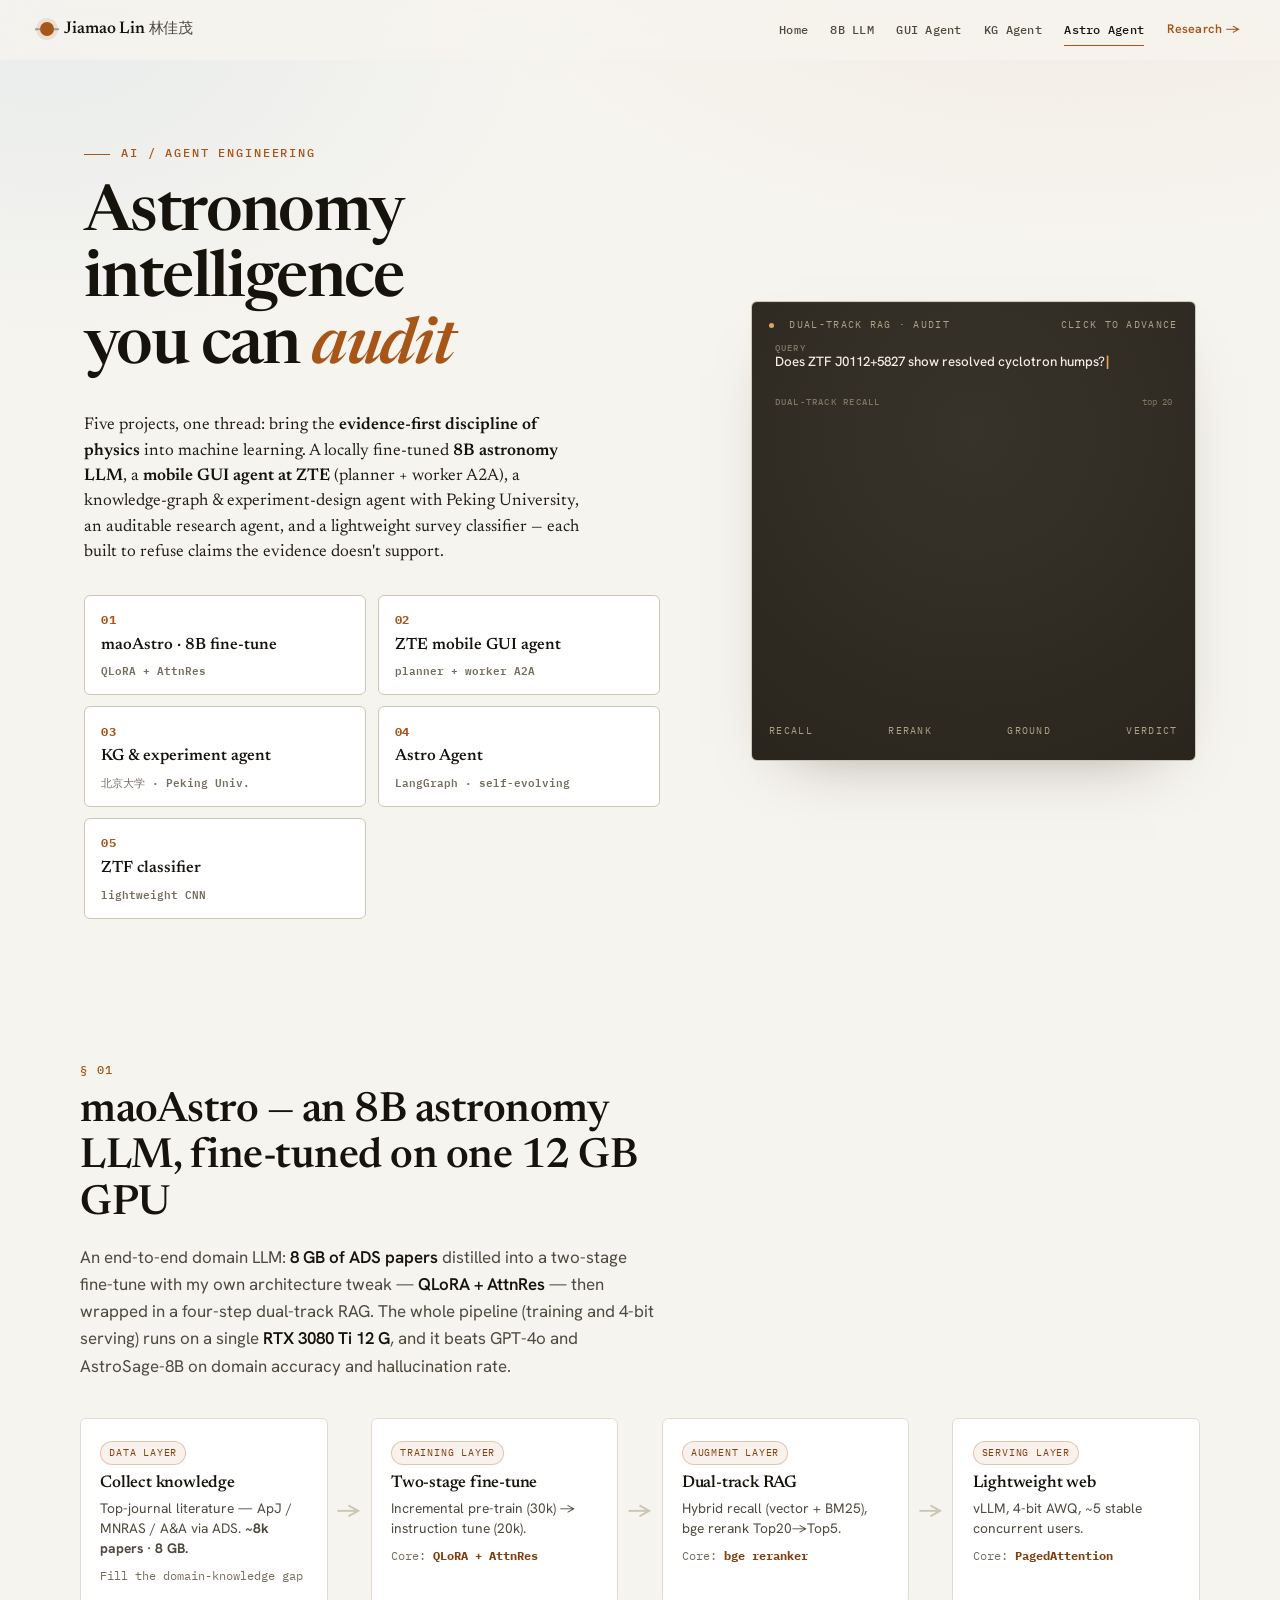
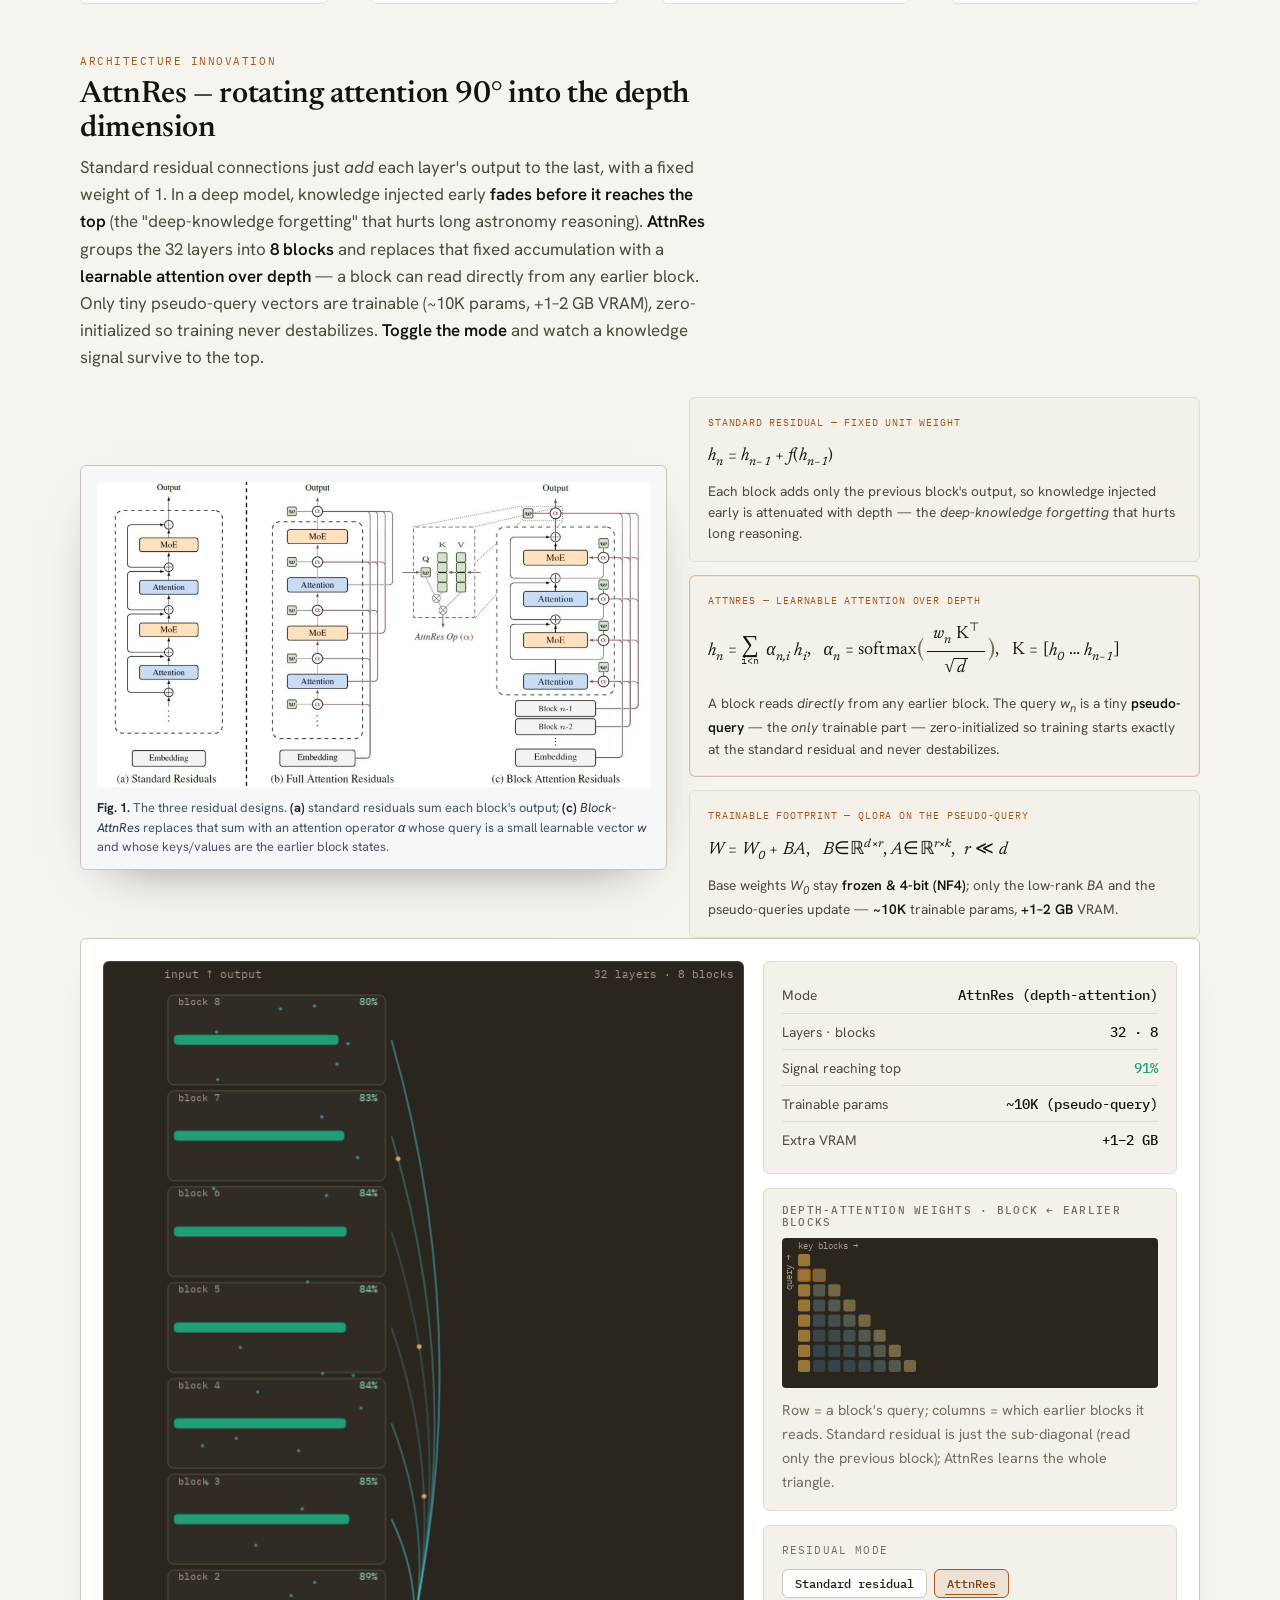
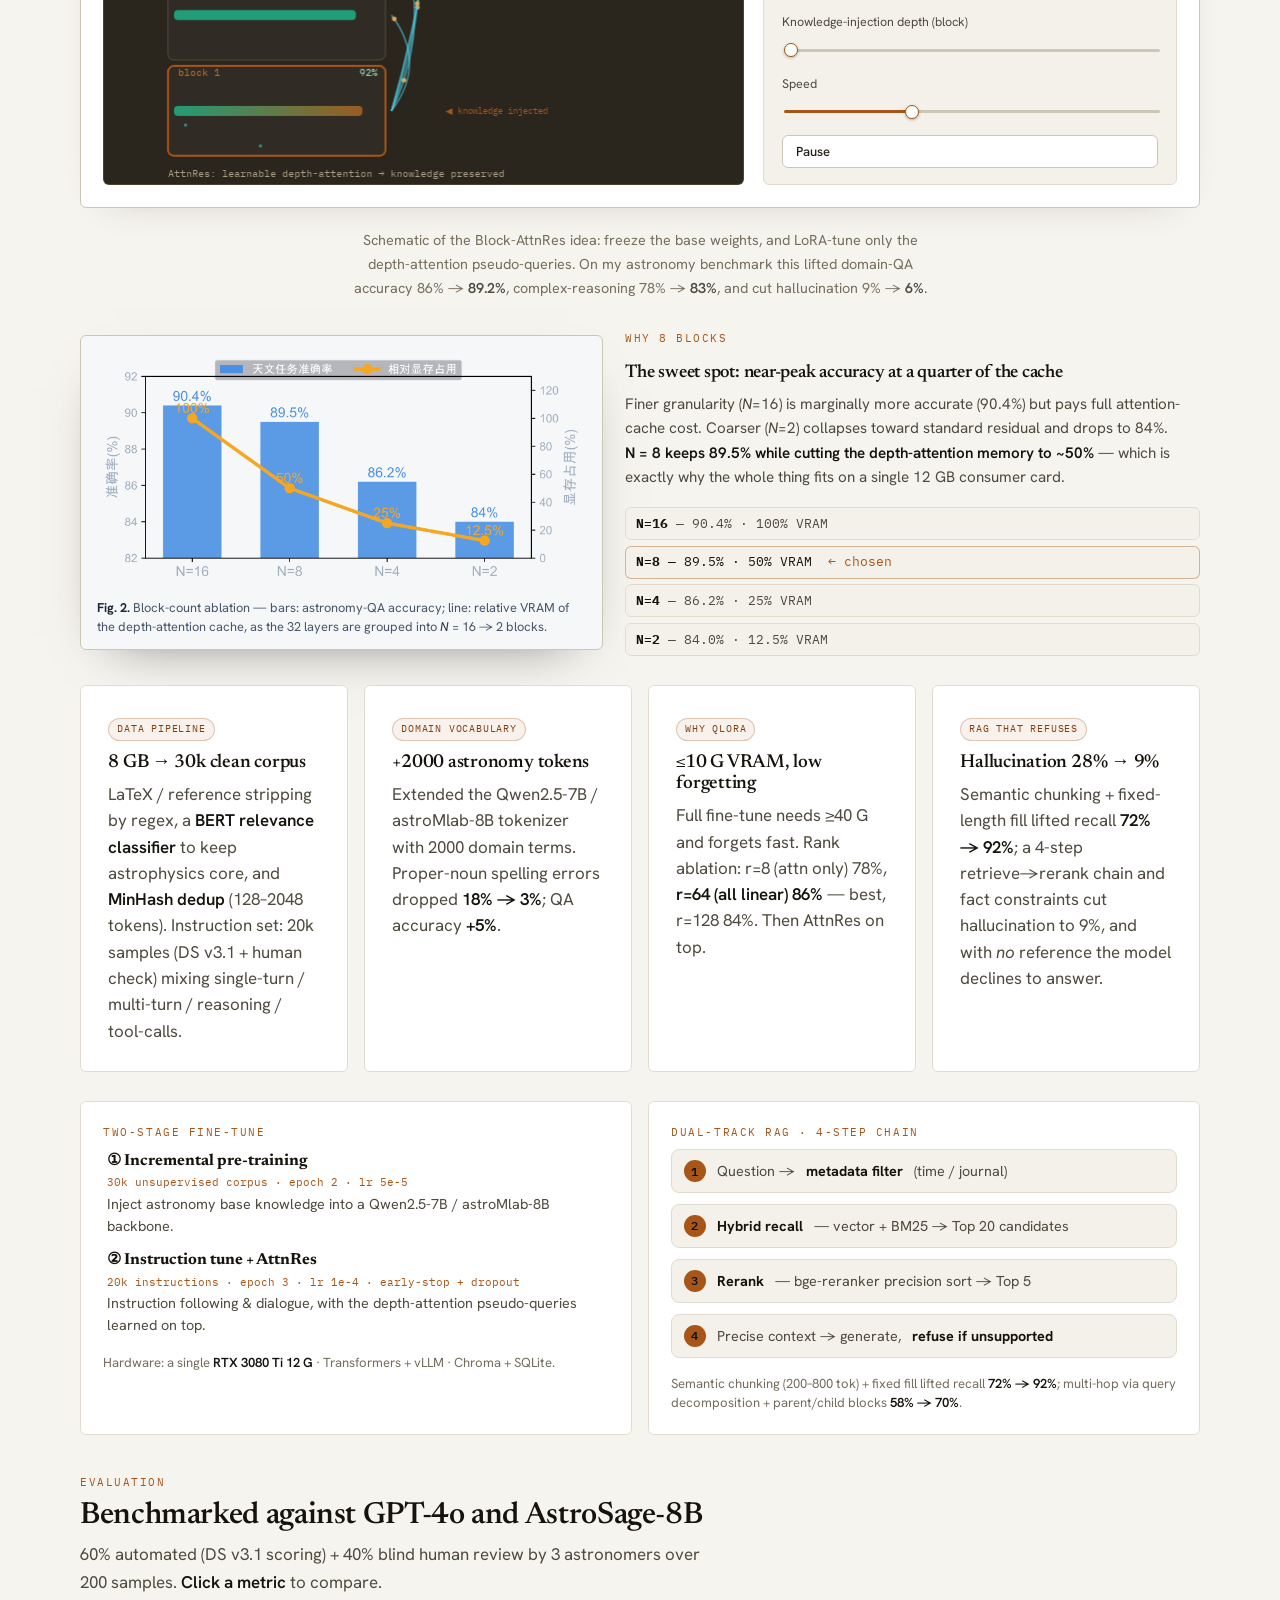
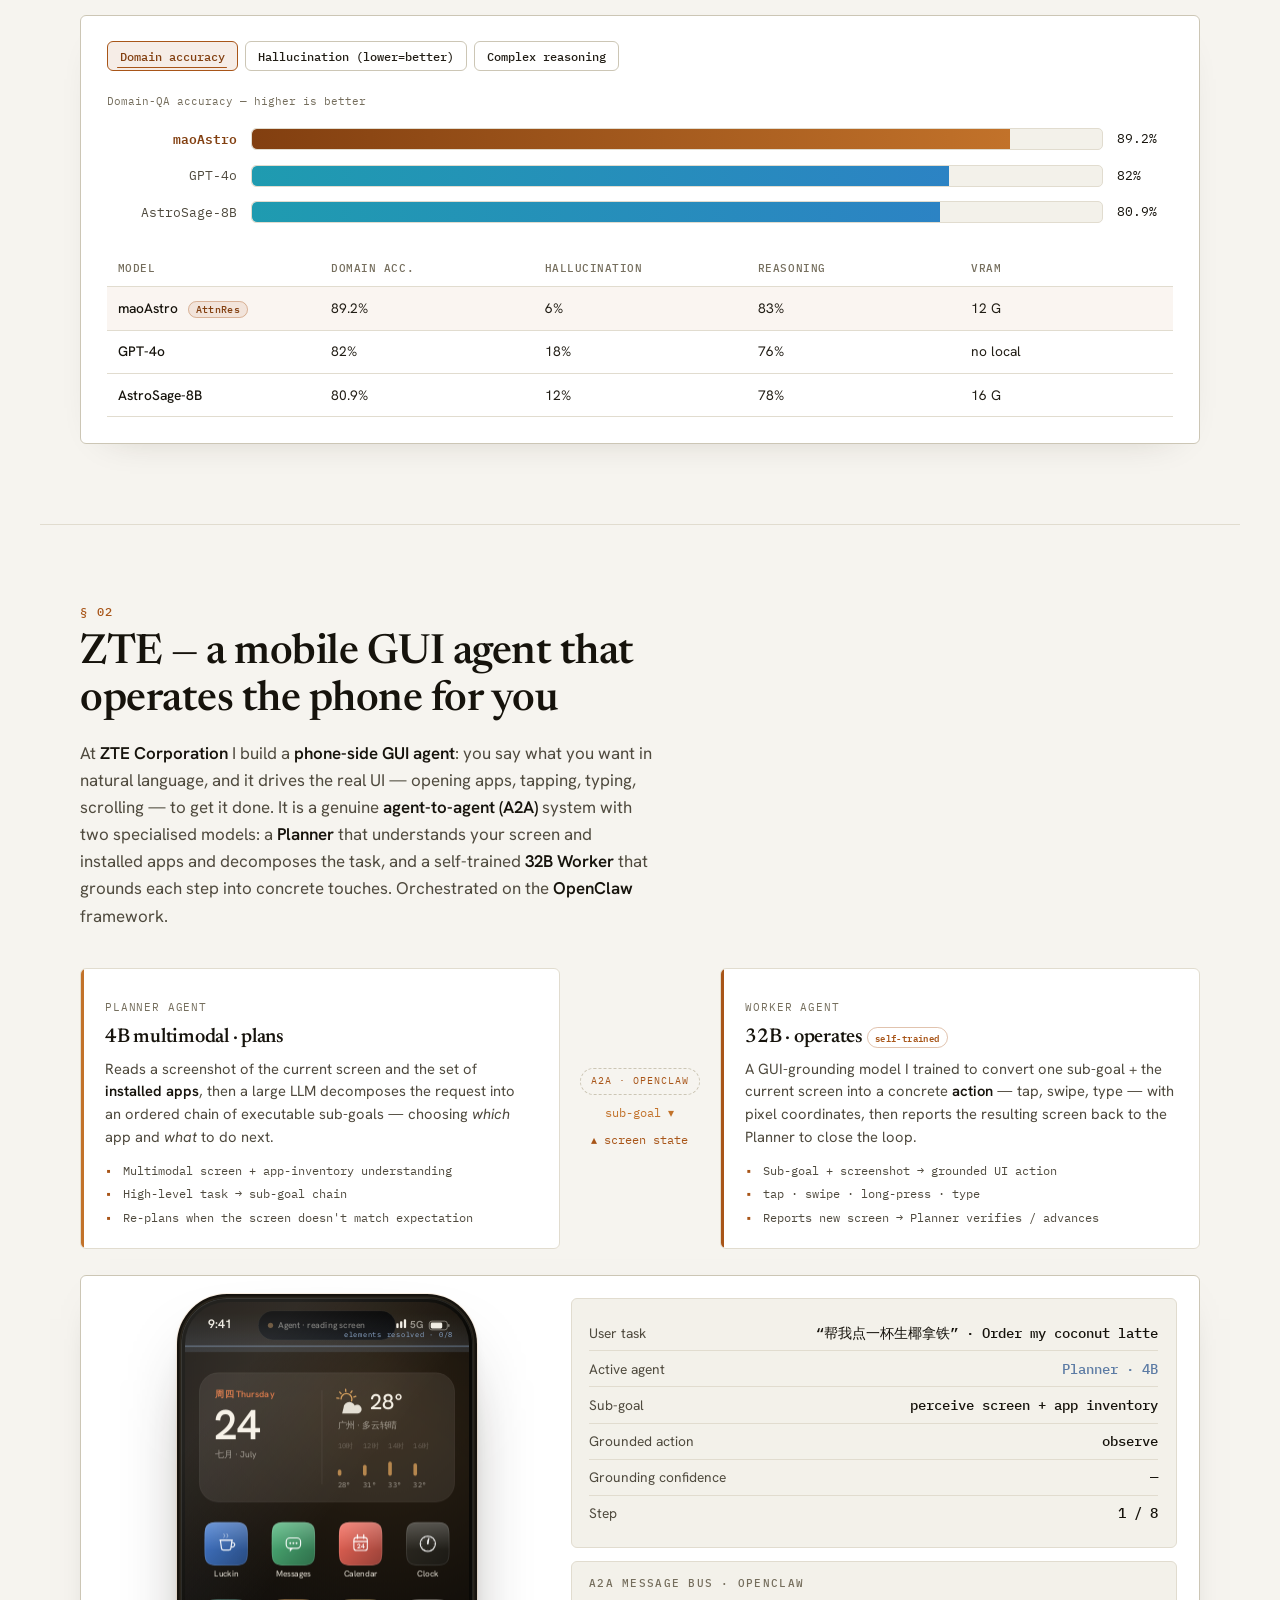
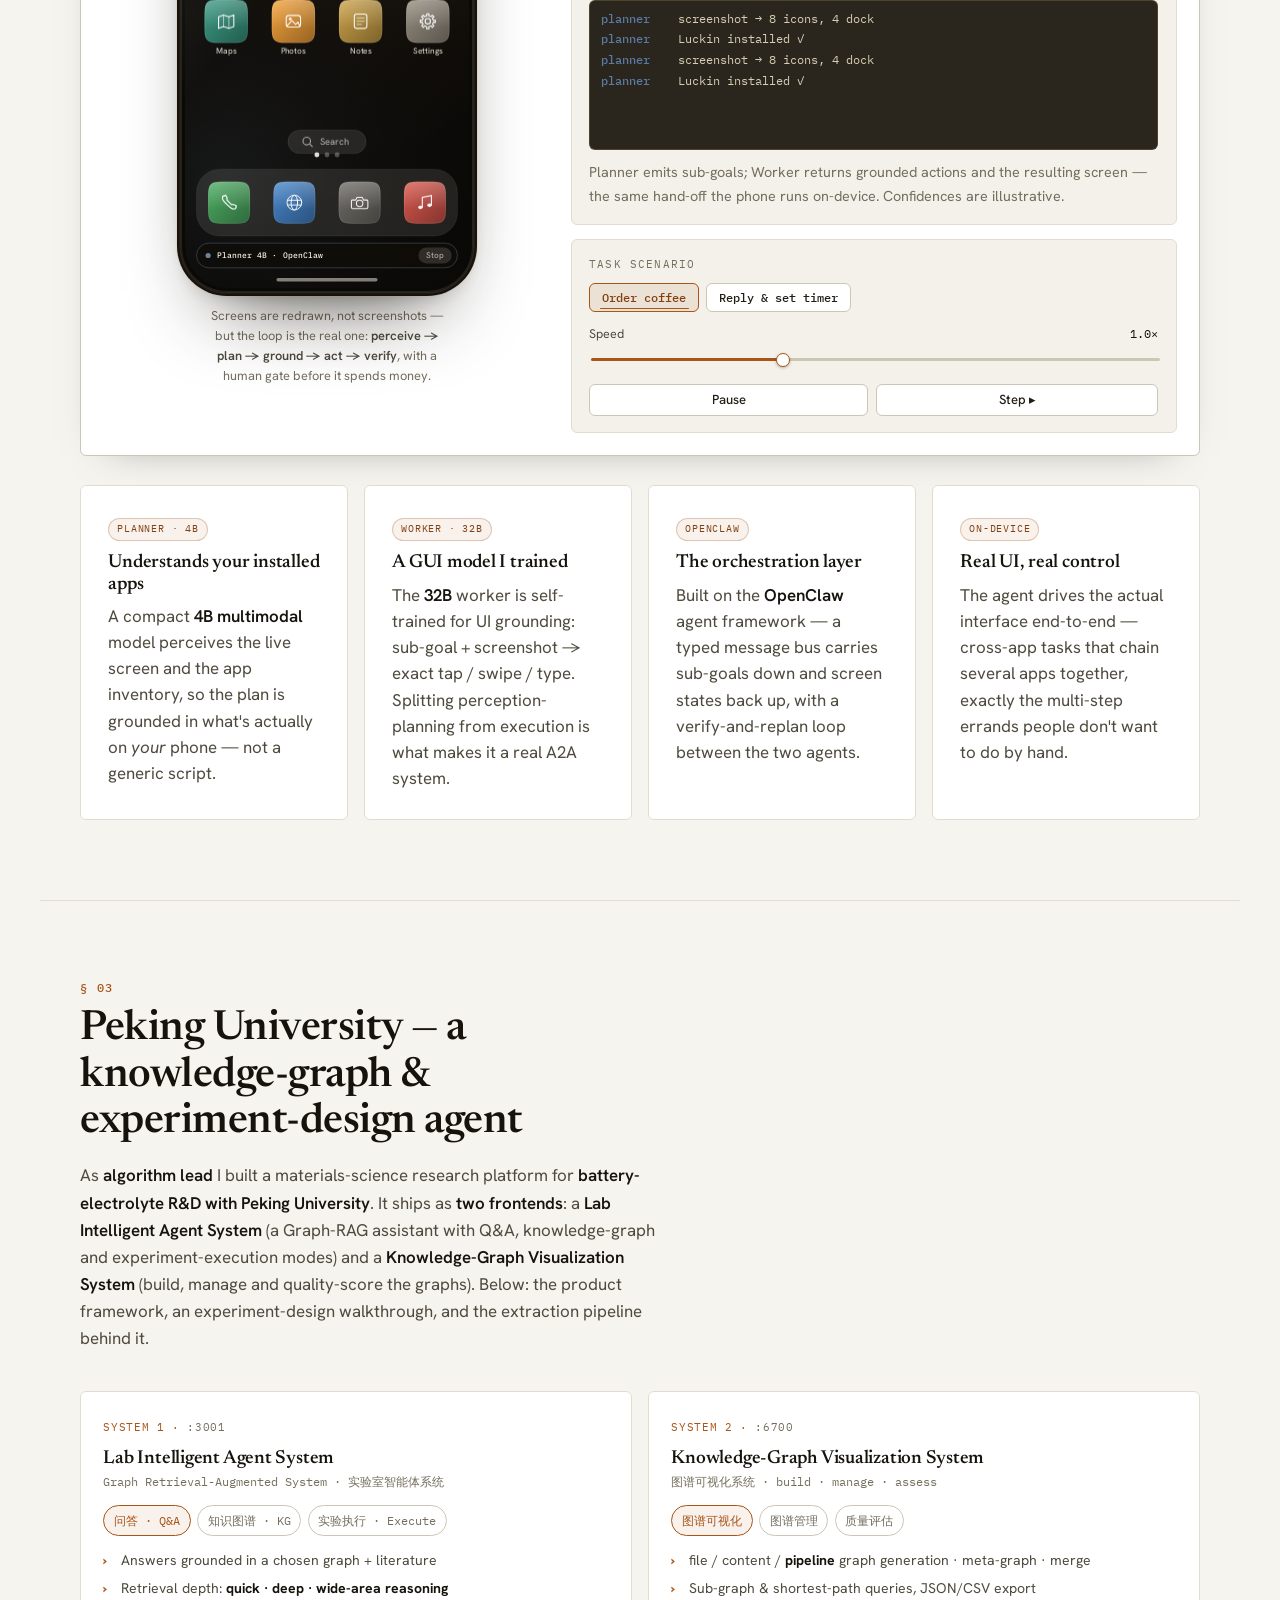
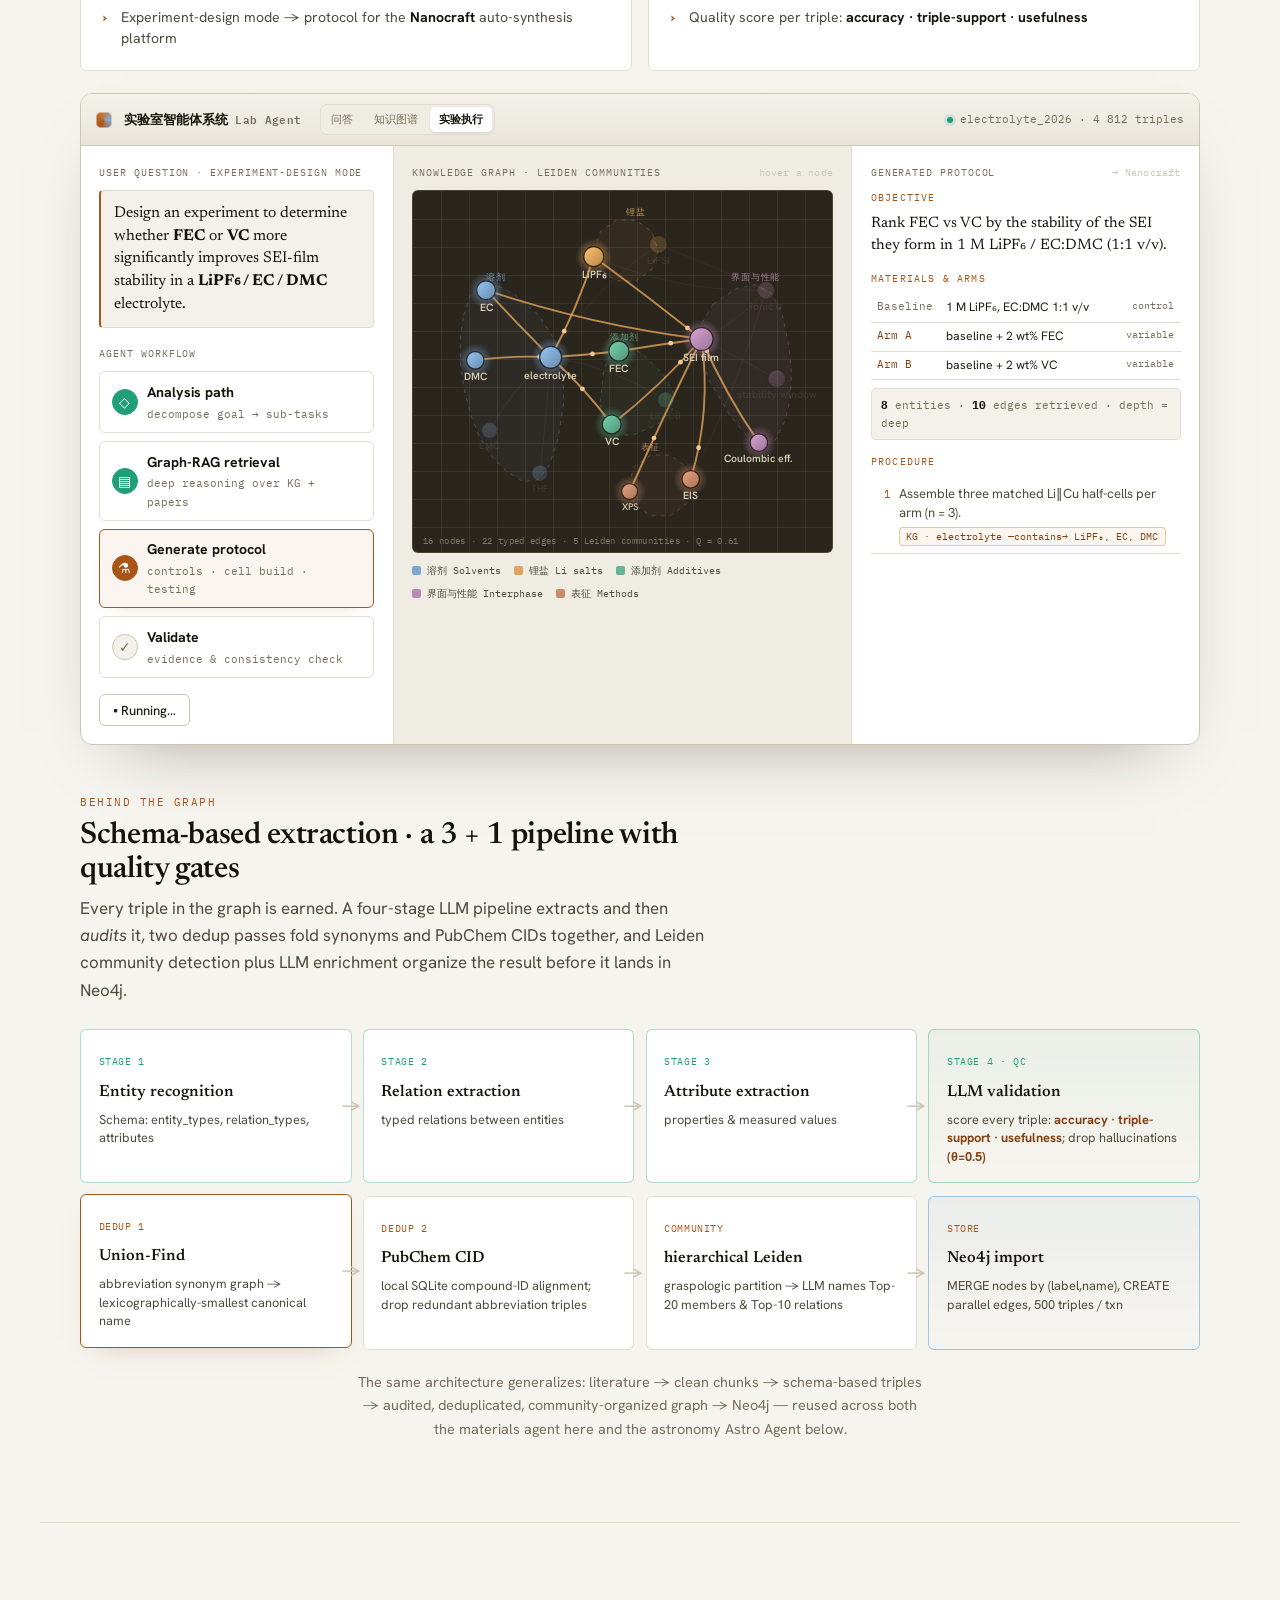
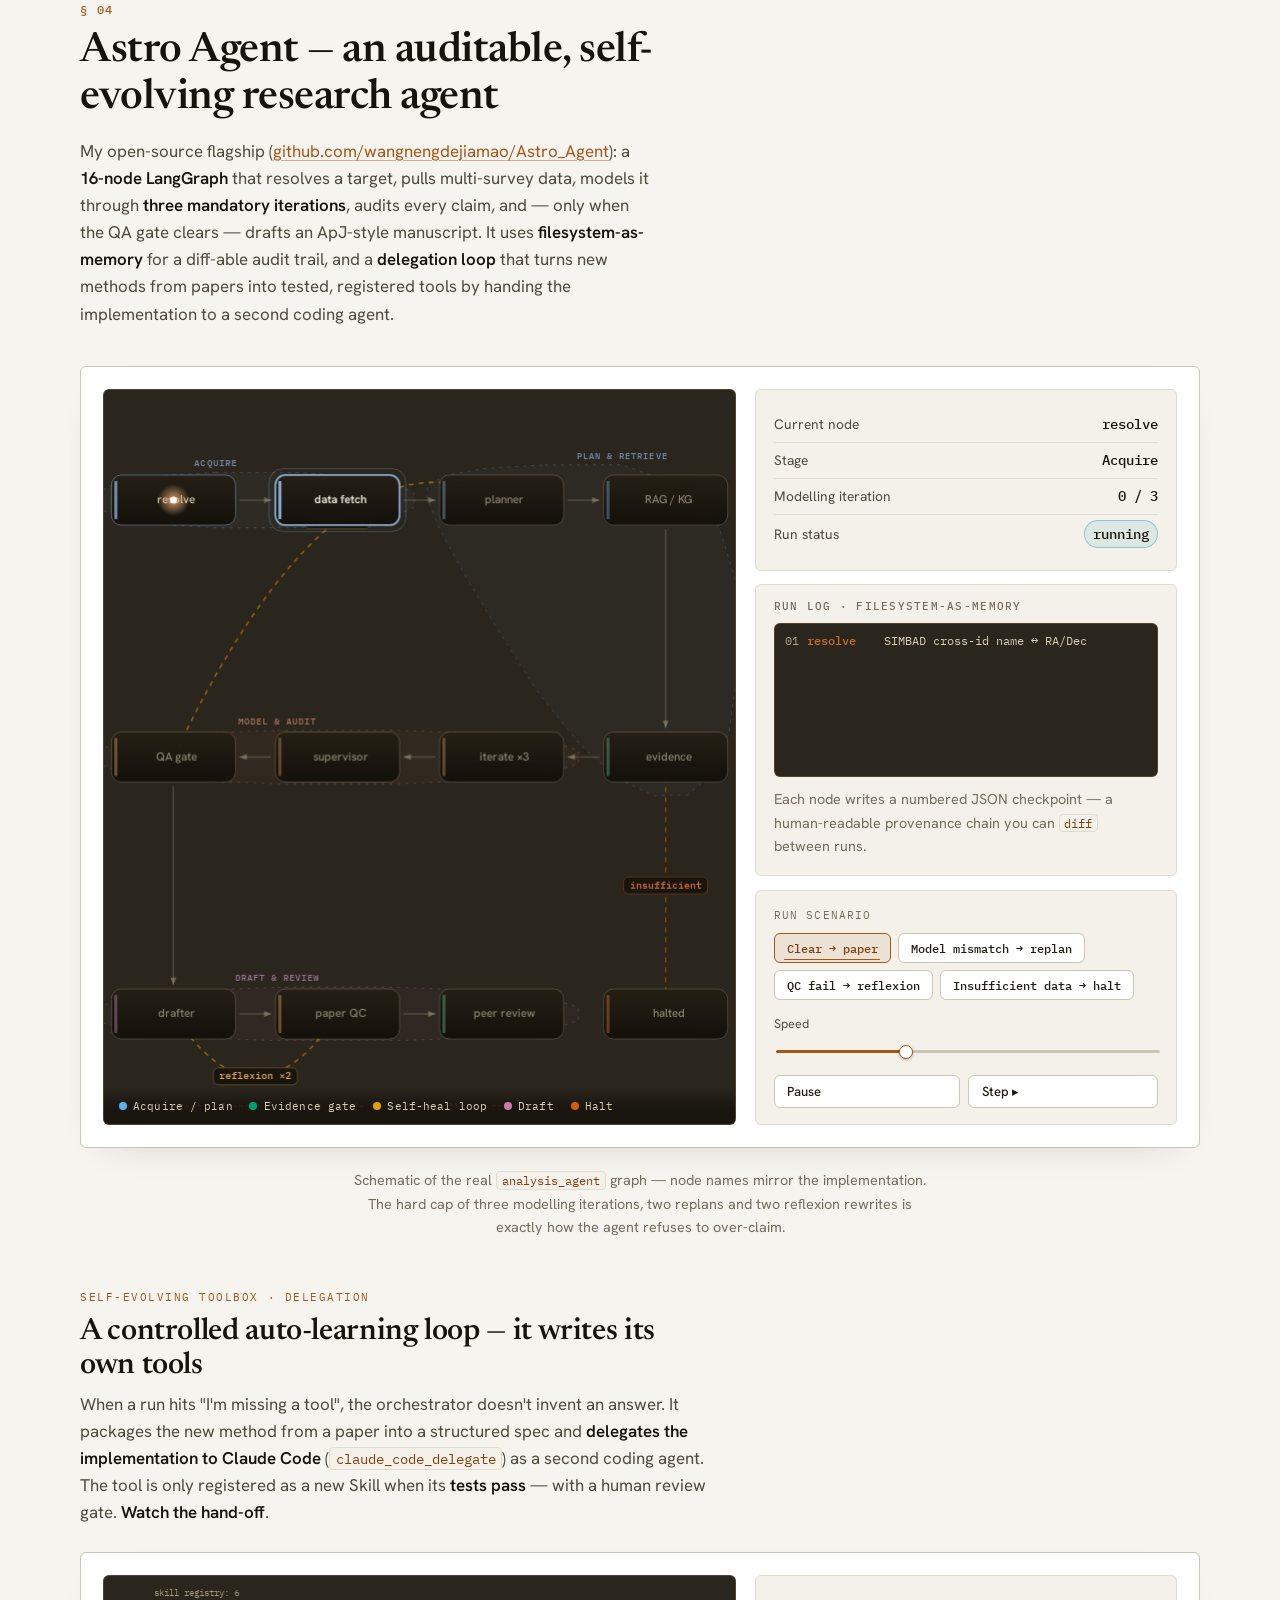
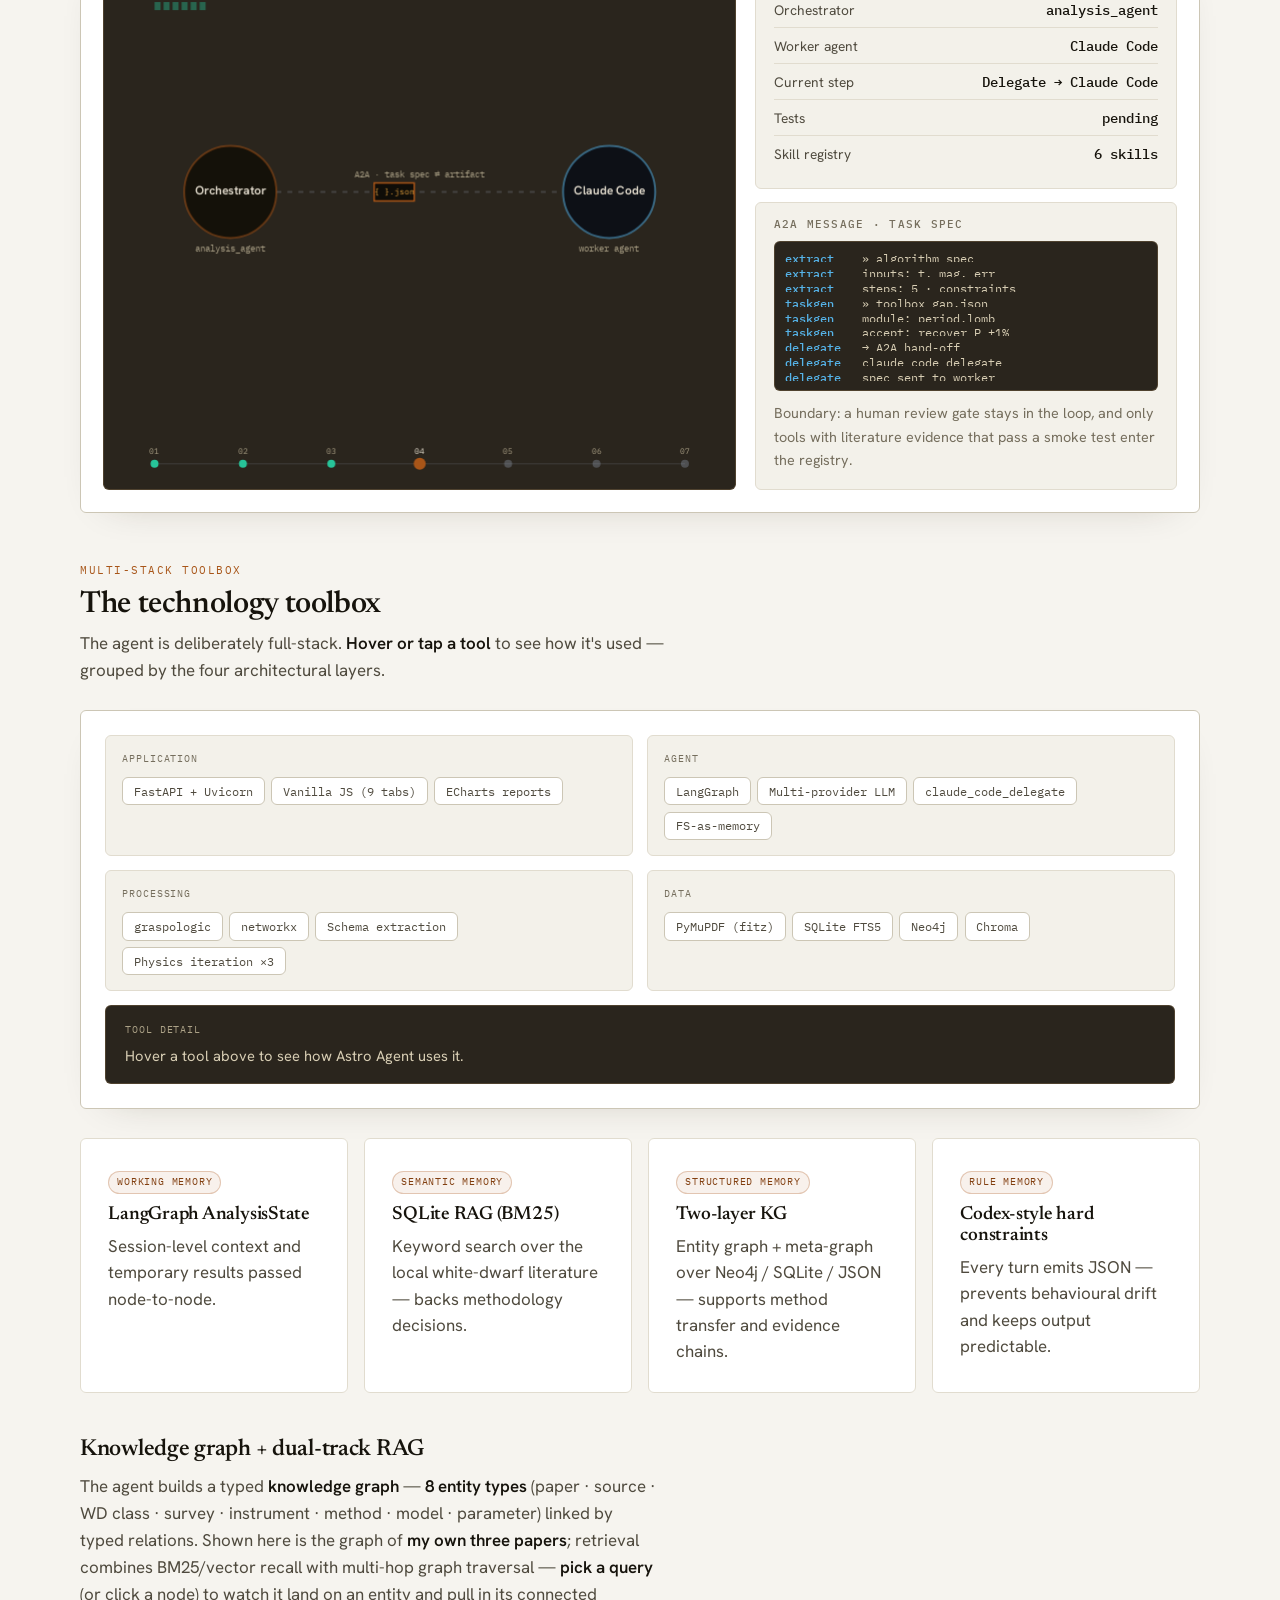
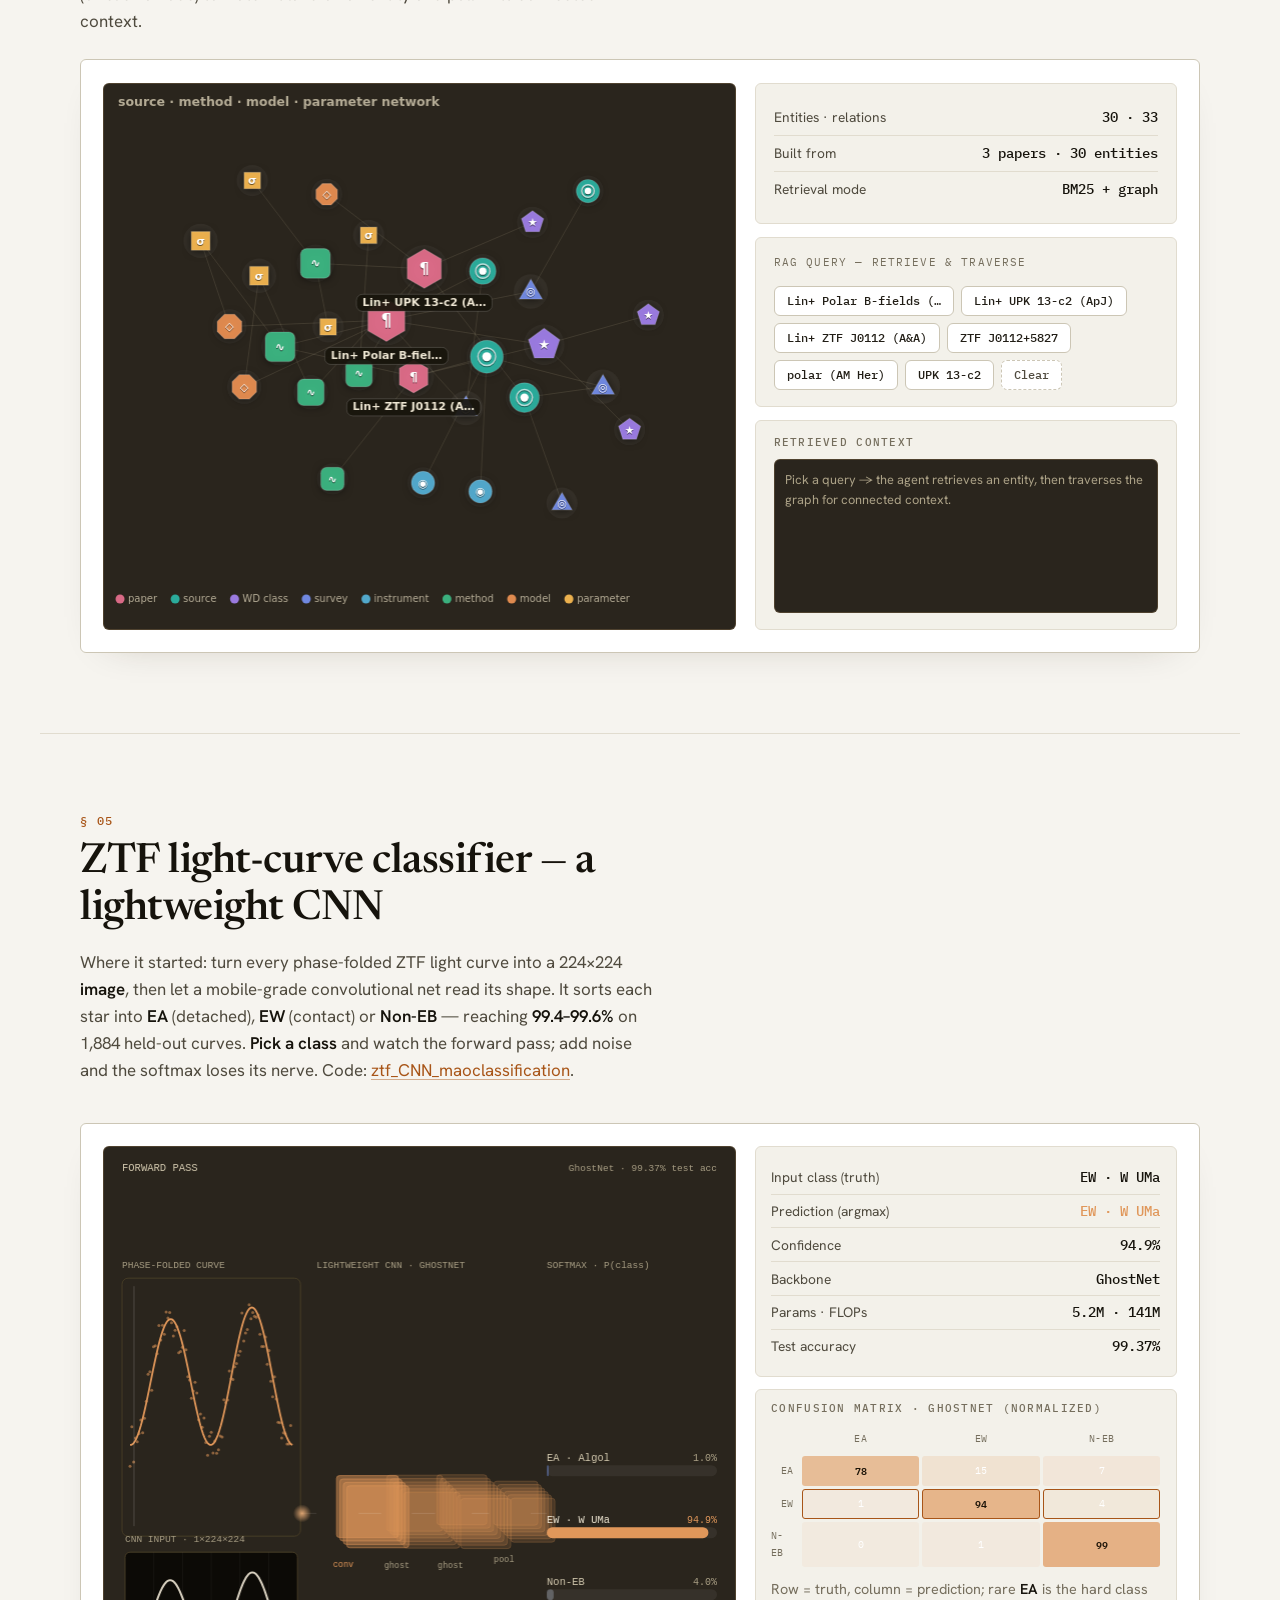
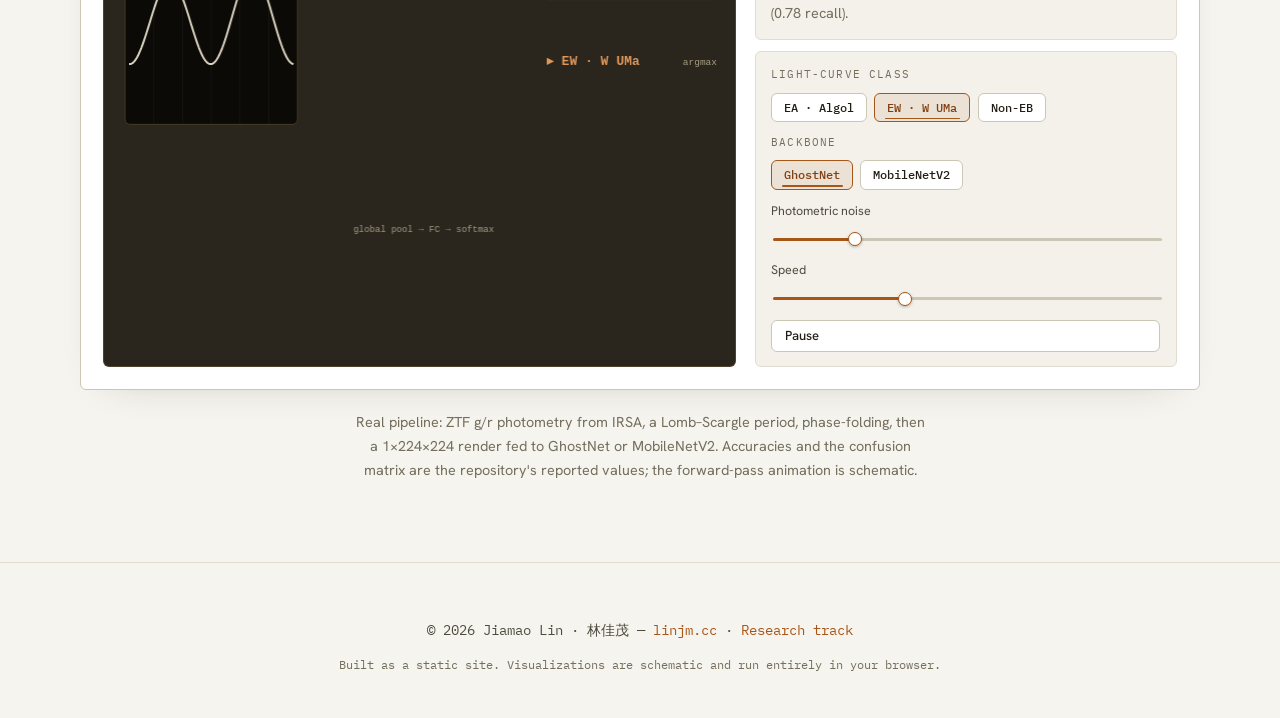
==== commit d002bbdf: "Add Fig. 4: common-envelope evolution, solved live NS Per (NGC 1528) is a dwarf nova inside a cluste" ====
--- a/ai.html
+++ b/ai.html
@@ -13,8 +13,8 @@
 <link rel="preconnect" href="https://fonts.googleapis.com">
 <link rel="preconnect" href="https://fonts.gstatic.com" crossorigin>
 <link href="https://fonts.googleapis.com/css2?family=Newsreader:ital,opsz,wght@0,6..72,400;0,6..72,500;0,6..72,560;0,6..72,600;1,6..72,400;1,6..72,500&family=Hanken+Grotesk:wght@400;500;550;600;700&family=IBM+Plex+Mono:wght@400;500&display=swap" rel="stylesheet">
-<link rel="stylesheet" href="css/styles.css?v=32">
-<link rel="stylesheet" href="css/cosmic-theme.css?v=32">
+<link rel="stylesheet" href="css/styles.css?v=38">
+<link rel="stylesheet" href="css/cosmic-theme.css?v=38">
 </head>
 <body class="ai-body">
 
@@ -132,7 +132,7 @@
     <!-- ===== the figure + the math, side by side ===== -->
     <div class="fig-math">
       <figure class="paper-fig">
-        <img src="assets/attnres-architecture.png?v=32" alt="Three residual designs: (a) standard residuals add each block's output; (b) full-attention residuals; (c) block attention residuals, where an AttnRes operator α attends over earlier block states via a learnable pseudo-query w with keys/values from earlier blocks."
+        <img src="assets/attnres-architecture.png?v=38" alt="Three residual designs: (a) standard residuals add each block's output; (b) full-attention residuals; (c) block attention residuals, where an AttnRes operator α attends over earlier block states via a learnable pseudo-query w with keys/values from earlier blocks."
           loading="lazy">
         <figcaption><b>Fig. 1.</b> The three residual designs. <b>(a)</b> standard residuals sum each block's
         output; <b>(c)</b> <em>Block-AttnRes</em> replaces that sum with an attention operator&nbsp;<em>α</em> whose
@@ -208,7 +208,7 @@
     <!-- ===== block-count ablation figure ===== -->
     <div class="fig-math fig-math-rev">
       <figure class="paper-fig">
-        <img src="assets/attnres-blocks-ablation.png?v=32" alt="Bar-and-line chart: astronomy-task accuracy (bars) versus relative VRAM (line) as the model is split into N = 16, 8, 4, 2 blocks. Accuracy is 90.4, 89.5, 86.2, 84 percent while relative VRAM drops 100, 50, 25, 12.5 percent."
+        <img src="assets/attnres-blocks-ablation.png?v=38" alt="Bar-and-line chart: astronomy-task accuracy (bars) versus relative VRAM (line) as the model is split into N = 16, 8, 4, 2 blocks. Accuracy is 90.4, 89.5, 86.2, 84 percent while relative VRAM drops 100, 50, 25, 12.5 percent."
           loading="lazy">
         <figcaption><b>Fig. 2.</b> Block-count ablation — bars: astronomy-QA accuracy; line: relative VRAM of the
         depth-attention cache, as the 32 layers are grouped into <em>N</em>&nbsp;=&nbsp;16 → 2 blocks.</figcaption>
@@ -796,19 +796,19 @@
   <p class="footer-note">Built as a static site. Visualizations are schematic and run entirely in your browser.</p>
 </footer>
 
-<script src="js/figkit.js?v=32" defer></script>
-<script src="js/uikit.js?v=32" defer></script>
-<script src="js/aihero.js?v=32" defer></script>
-<script src="js/maoastro.js?v=32" defer></script>
-<script src="js/zte.js?v=32" defer></script>
-<script src="js/jindu.js?v=32" defer></script>
-<script src="js/astrostack.js?v=32" defer></script>
-<script src="js/astroagent.js?v=32" defer></script>
-<script src="js/kgdata.js?v=32" defer></script>
-<script src="js/kg.js?v=32" defer></script>
-<script src="js/ztfcnn.js?v=32" defer></script>
-<script src="js/interactions.js?v=32" defer></script>
-<script src="js/cosmic-ui.js?v=32" defer></script>
-<script src="js/main.js?v=32" defer></script>
+<script src="js/figkit.js?v=38" defer></script>
+<script src="js/uikit.js?v=38" defer></script>
+<script src="js/aihero.js?v=38" defer></script>
+<script src="js/maoastro.js?v=38" defer></script>
+<script src="js/zte.js?v=38" defer></script>
+<script src="js/jindu.js?v=38" defer></script>
+<script src="js/astrostack.js?v=38" defer></script>
+<script src="js/astroagent.js?v=38" defer></script>
+<script src="js/kgdata.js?v=38" defer></script>
+<script src="js/kg.js?v=38" defer></script>
+<script src="js/ztfcnn.js?v=38" defer></script>
+<script src="js/interactions.js?v=38" defer></script>
+<script src="js/cosmic-ui.js?v=38" defer></script>
+<script src="js/main.js?v=38" defer></script>
 </body>
 </html>
--- a/css/styles.css
+++ b/css/styles.css
@@ -206,7 +206,7 @@
   overflow:hidden;position:relative;min-height:420px}
 /* absolute-fill so the canvas size never feeds back into the wrap height
    (the wrap's min-height / grid-stretch defines the box; the canvas fills it) */
-#cycCanvas,#diskCanvas,#agentCanvas,#cnnCanvas{position:absolute;inset:0;display:block;width:100%;height:100%}
+#cycCanvas,#diskCanvas,#ceCanvas,#agentCanvas,#cnnCanvas{position:absolute;inset:0;display:block;width:100%;height:100%}
 #kgCanvas{position:absolute;inset:0;display:block;width:100%;height:100%;cursor:pointer}
 .cyc-legend{position:absolute;left:0;right:0;bottom:0;display:flex;flex-wrap:wrap;gap:.35rem 1.05rem;
   margin:0;padding:.55rem .9rem;list-style:none;font-family:var(--mono);font-size:.67rem;
@@ -229,6 +229,7 @@
 .lc-wrap h4{font-family:var(--mono);font-size:.7rem;color:var(--ink-dim);text-transform:uppercase;
   letter-spacing:.1em;margin:0 0 .65rem;font-weight:500}
 #lcCanvas,#diskLc{display:block;width:100%;height:158px;background:var(--well);border-radius:4px}
+#ceTrack{display:block;width:100%;height:200px;background:var(--well);border-radius:4px}
 .cyc-controls,.spec-controls{display:flex;flex-direction:column;gap:.85rem;
   background:var(--surface-2);border:1px solid var(--line);border-radius:var(--radius);padding:1rem 1.1rem}
 .cyc-controls label,.spec-controls label{display:flex;flex-direction:column;gap:.45rem;
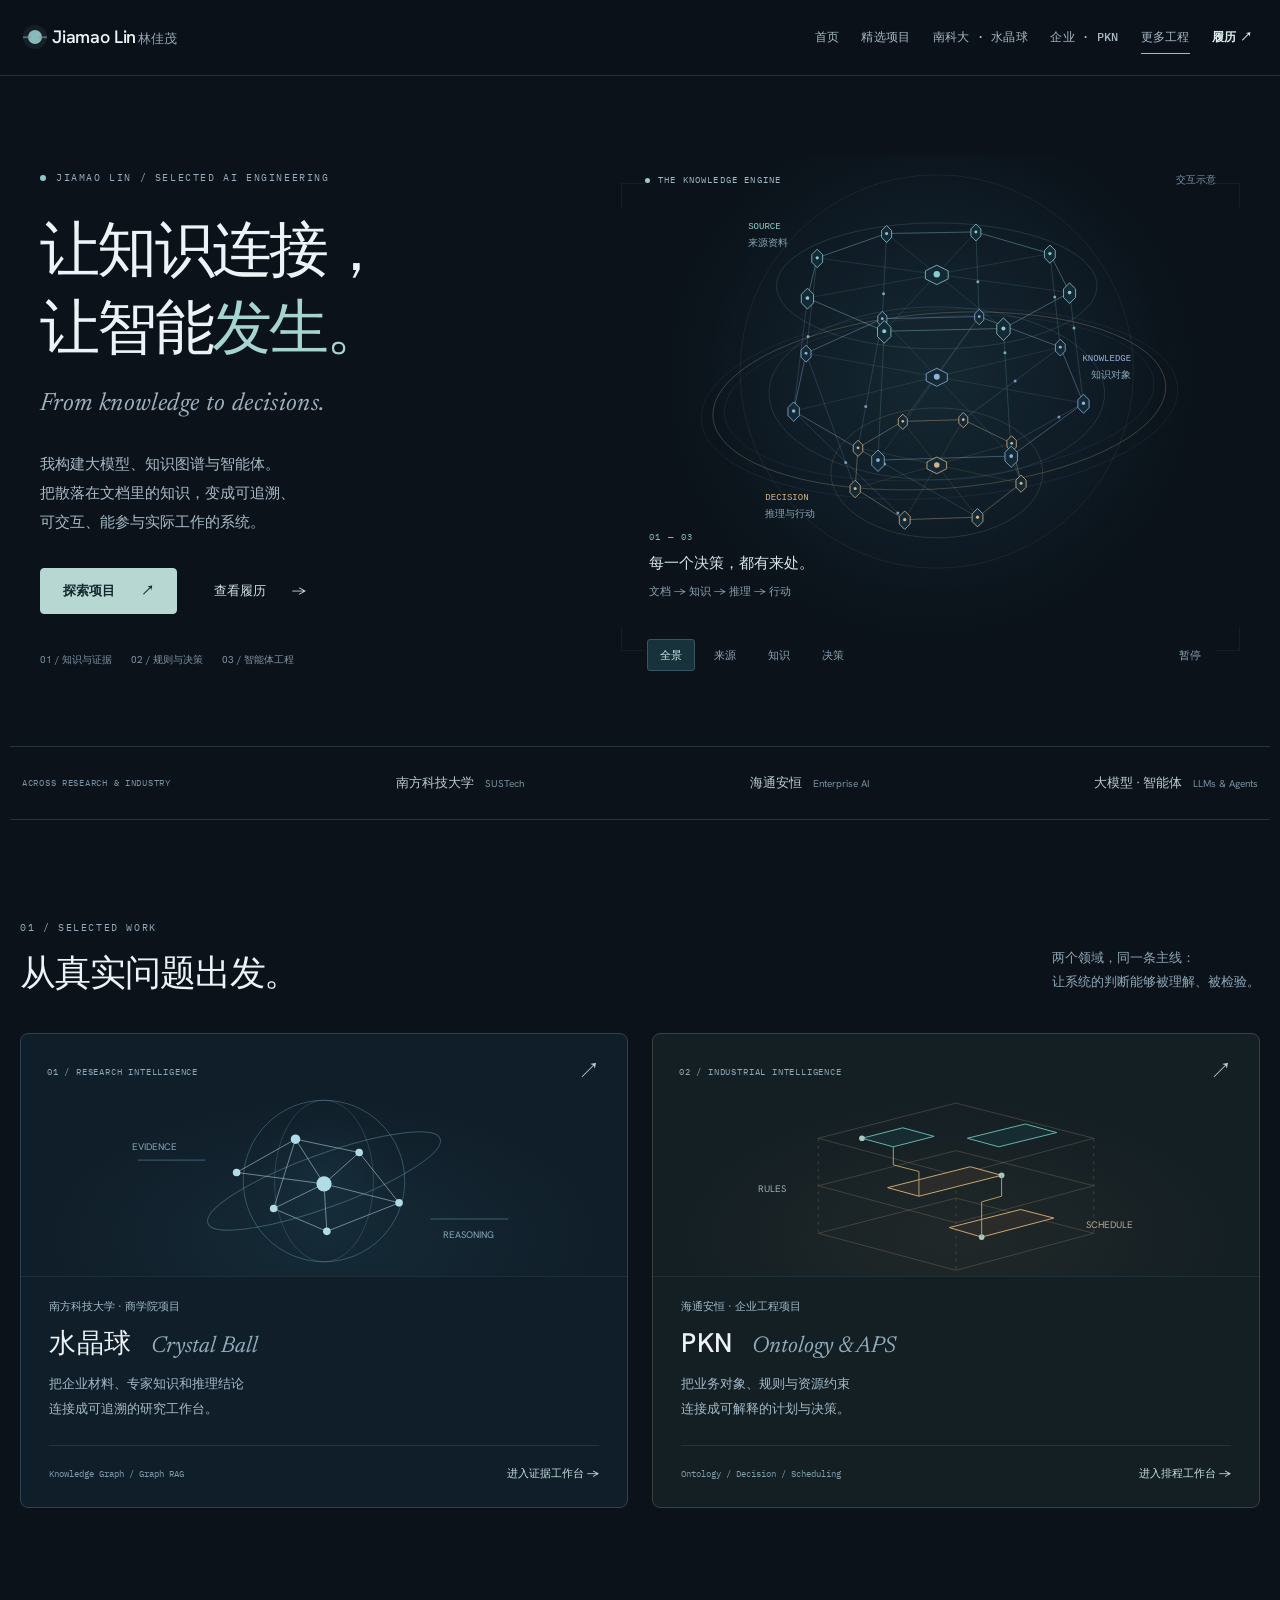
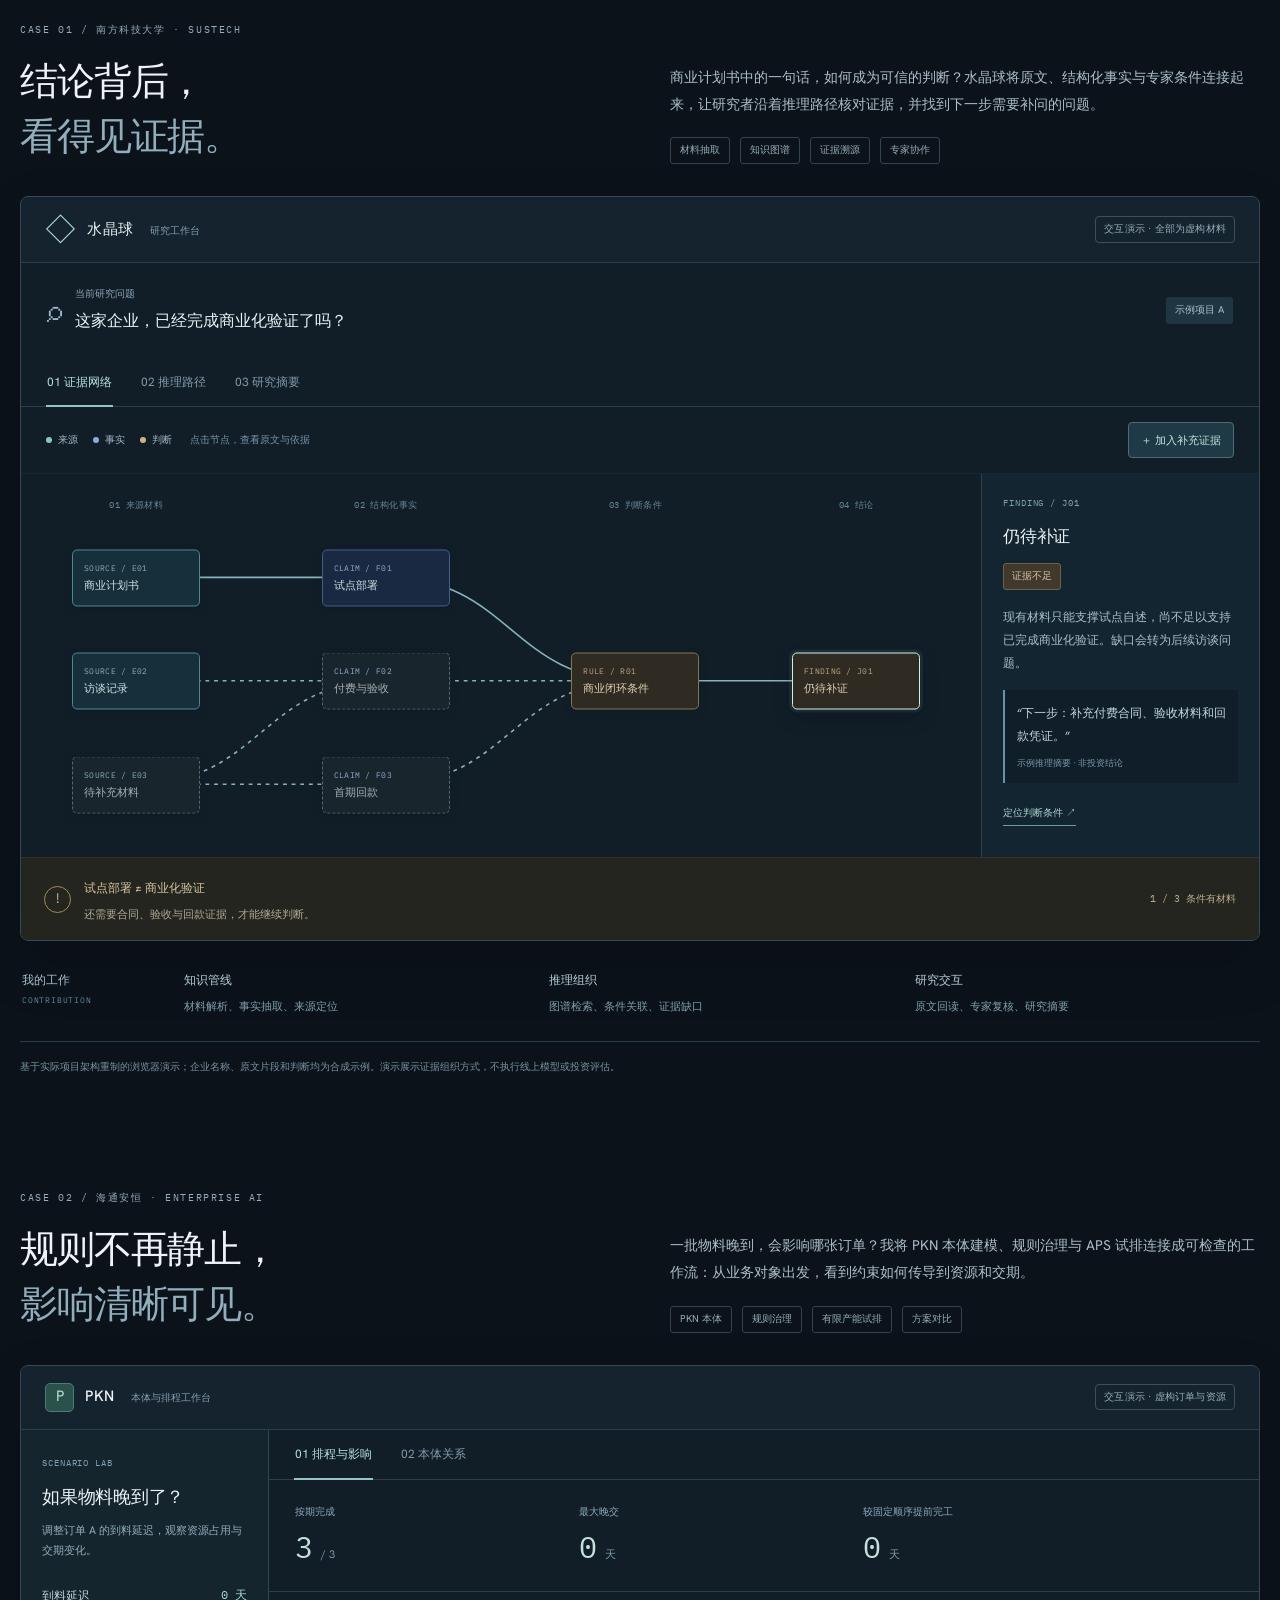
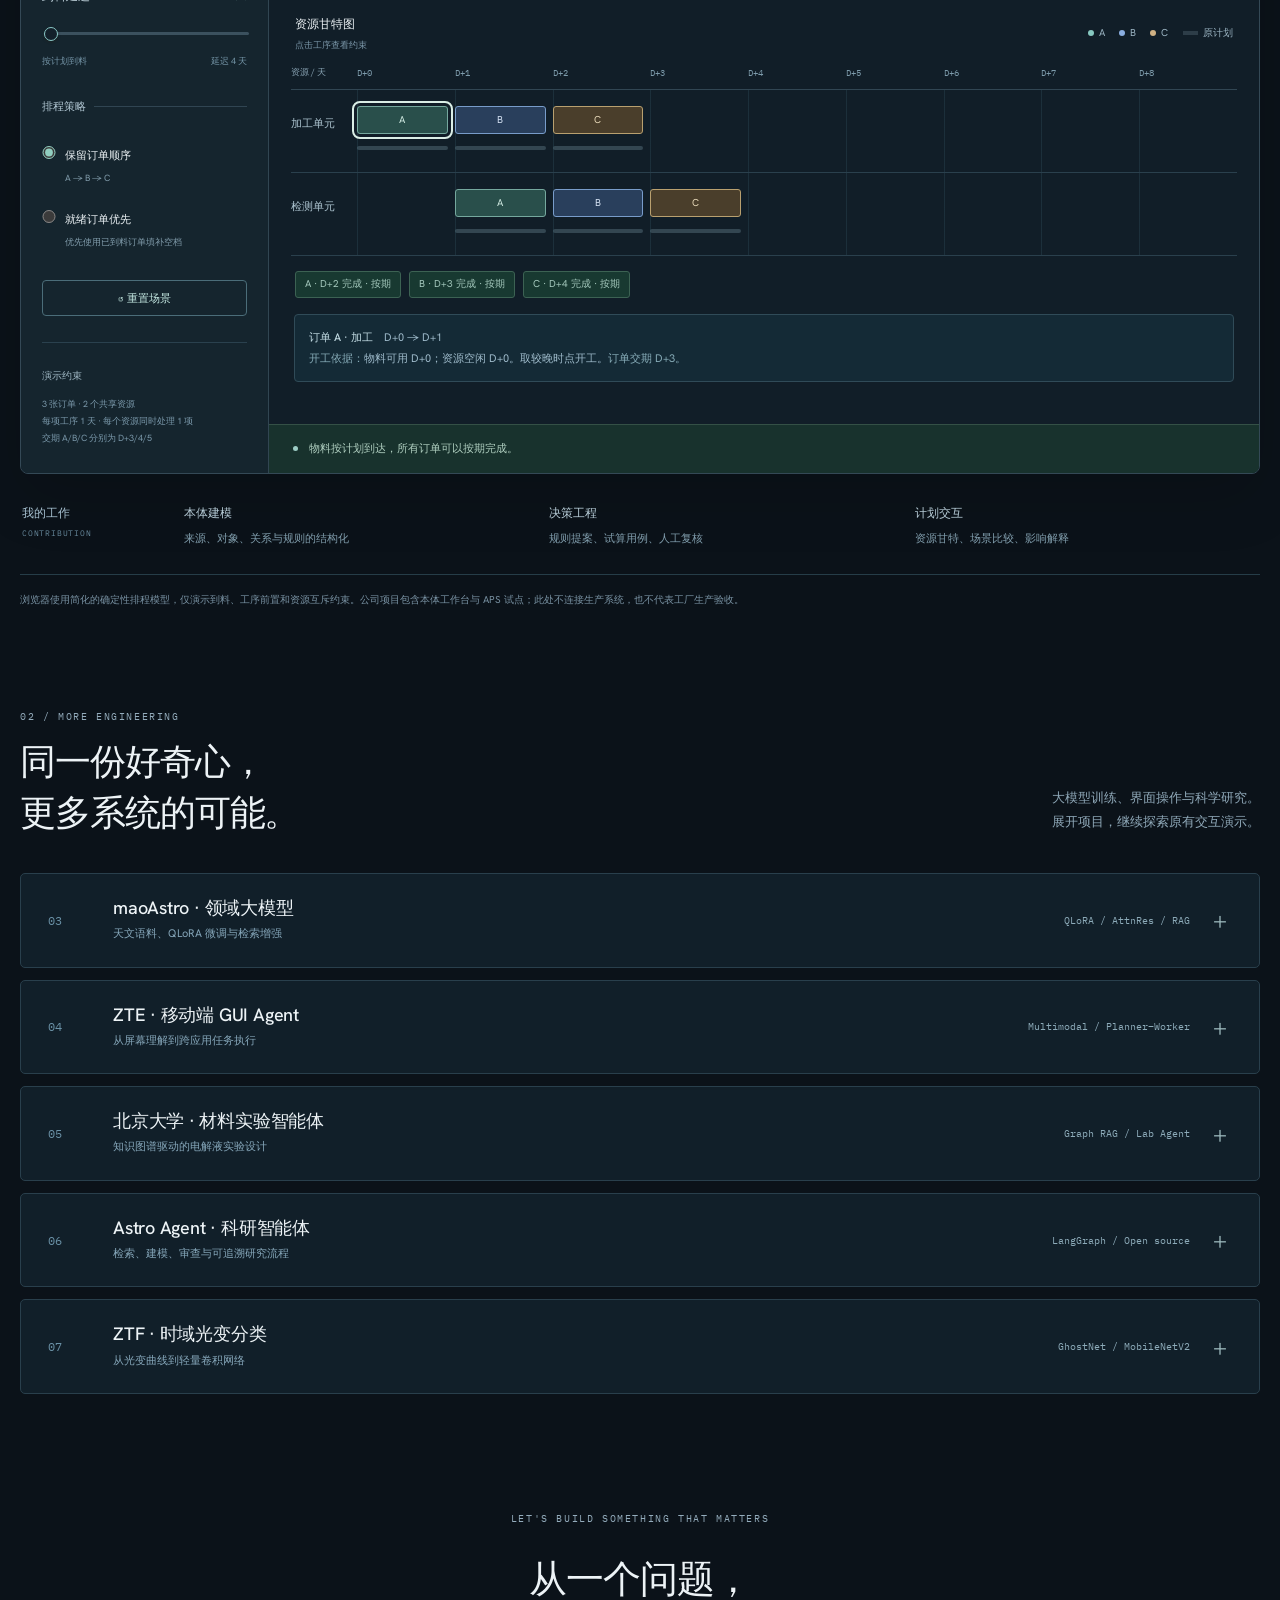
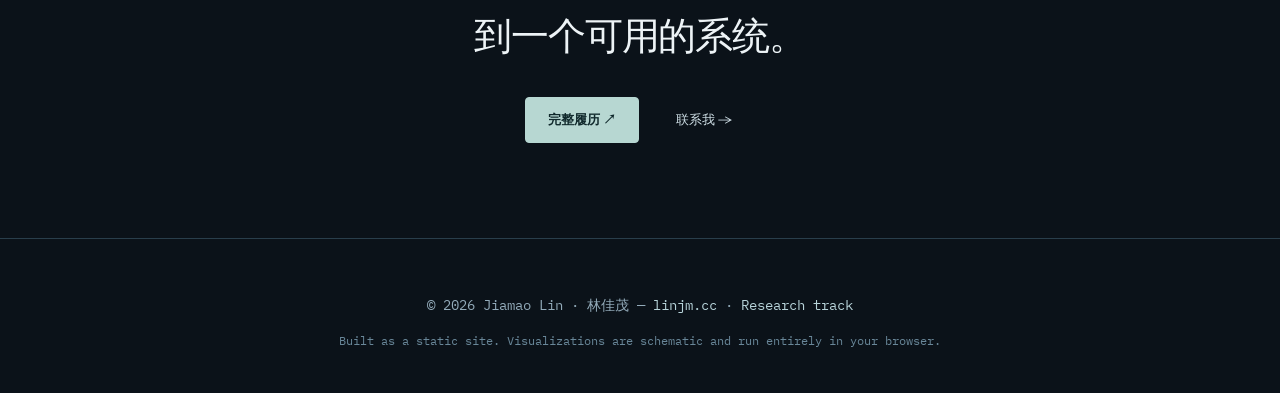
==== commit d0a3218d: "Refresh AI portfolio with interactive SUSTech and enterprise demos" ====
--- a/ai.html
+++ b/ai.html
@@ -1,13 +1,13 @@
 <!DOCTYPE html>
-<html lang="en">
+<html lang="zh-CN">
 <head>
 <meta charset="UTF-8">
 <meta name="viewport" content="width=device-width, initial-scale=1.0">
-<title>AI / Agents · Jiamao Lin 林佳茂 — Fine-tuned Astronomy LLMs & Auditable Agents</title>
-<meta name="description" content="Jiamao Lin's AI / agent engineering: a locally fine-tuned 8B astronomy LLM (QLoRA + AttnRes), a knowledge-graph & experiment-design agent for materials science, the auditable A2A Astro Agent, and a lightweight ZTF CNN classifier.">
+<title>AI 项目 · 林佳茂 Jiamao Lin — 知识图谱、本体与智能体工程</title>
+<meta name="description" content="Jiamao Lin's AI engineering: evidence-grounded business knowledge graphs, enterprise ontologies and APS decision workbenches, astronomy LLMs, mobile GUI agents and research agents. Explore interactive project walkthroughs.">
 <meta name="author" content="Jiamao Lin">
 <meta property="og:title" content="AI / Agents · Jiamao Lin 林佳茂">
-<meta property="og:description" content="Locally fine-tuned astronomy LLMs, dual-track RAG, knowledge graphs, and auditable LangGraph research agents — four projects, fully visualized.">
+<meta property="og:description" content="From evidence to decisions: interactive business knowledge graphs, enterprise ontology workbenches, astronomy LLMs and auditable agents.">
 <meta property="og:type" content="website">
 <link rel="icon" href="data:image/svg+xml,<svg xmlns='http://www.w3.org/2000/svg' viewBox='0 0 100 100'><circle cx='50' cy='50' r='30' fill='%23a85518'/><circle cx='62' cy='40' r='22' fill='%23140f08'/></svg>">
 <link rel="preconnect" href="https://fonts.googleapis.com">
@@ -15,23 +15,24 @@
 <link href="https://fonts.googleapis.com/css2?family=Newsreader:ital,opsz,wght@0,6..72,400;0,6..72,500;0,6..72,560;0,6..72,600;1,6..72,400;1,6..72,500&family=Hanken+Grotesk:wght@400;500;550;600;700&family=IBM+Plex+Mono:wght@400;500&display=swap" rel="stylesheet">
 <link rel="stylesheet" href="css/styles.css?v=38">
 <link rel="stylesheet" href="css/cosmic-theme.css?v=38">
+<link rel="stylesheet" href="css/ai-portfolio.css?v=20261013-1">
 </head>
 <body class="ai-body">
 
-<canvas id="cosmicBackdrop" class="cosmic-backdrop" aria-hidden="true"></canvas>
+<a class="skip-link" href="#selected">跳转到项目内容</a>
 
 <header class="nav" id="nav">
   <a class="brand" href="index.html">
     <span class="brand-mark" aria-hidden="true"></span>
     <span class="brand-name">Jiamao&nbsp;Lin<span class="brand-cn"> 林佳茂</span></span>
   </a>
-  <nav class="nav-links" aria-label="Primary">
-    <a href="index.html">Home</a>
-    <a href="#maoastro">8B&nbsp;LLM</a>
-    <a href="#zte">GUI&nbsp;Agent</a>
-    <a href="#jindu">KG&nbsp;Agent</a>
-    <a href="#astroagent">Astro&nbsp;Agent</a>
-    <a href="research.html" class="nav-cta">Research&nbsp;→</a>
+  <nav class="nav-links" aria-label="主导航">
+    <a href="index.html">首页</a>
+    <a href="#selected">精选项目</a>
+    <a href="#sustech">南科大 · 水晶球</a>
+    <a href="#enterprise">企业 · PKN</a>
+    <a href="#more-projects">更多工程</a>
+    <a href="index.html#cv" class="nav-cta">履历 ↗</a>
   </nav>
   <button class="nav-toggle" id="navToggle" aria-label="Toggle navigation" aria-expanded="false">
     <span></span><span></span><span></span>
@@ -39,43 +40,91 @@
 </header>
 
 <main id="top">
-
-  <!-- ============================ AI HERO ============================ -->
-  <section class="ai-hero">
-    <div class="ai-hero-text">
-      <p class="eyebrow">AI / Agent Engineering</p>
-      <h1>Astronomy intelligence<br>you can <span class="accenty">audit</span></h1>
-      <p class="ai-lede">
-        Five projects, one thread: bring the <strong>evidence-first discipline of physics</strong>
-        into machine learning. A locally fine-tuned <strong>8B astronomy LLM</strong>, a
-        <strong>mobile GUI agent at ZTE</strong> (planner + worker A2A), a knowledge-graph &amp;
-        experiment-design agent with Peking University, an auditable research agent, and a lightweight
-        survey classifier — each built to refuse claims the evidence doesn't support.
-      </p>
-      <div class="ai-hero-chips">
-        <a href="#maoastro" class="ai-hchip"><b>01</b> maoAstro · 8B fine-tune <span>QLoRA + AttnRes</span></a>
-        <a href="#zte" class="ai-hchip"><b>02</b> ZTE mobile GUI agent <span>planner + worker A2A</span></a>
-        <a href="#jindu" class="ai-hchip"><b>03</b> KG &amp; experiment agent <span>北京大学 · Peking Univ.</span></a>
-        <a href="#astroagent" class="ai-hchip"><b>04</b> Astro Agent <span>LangGraph · self-evolving</span></a>
-        <a href="#cnn" class="ai-hchip"><b>05</b> ZTF classifier <span>lightweight CNN</span></a>
-      </div>
-    </div>
-    <div class="ai-hero-visual" aria-label="A retrieval audit, animated">
-      <canvas id="aiHeroCanvas" role="img" aria-label="A question is answered by dual-track retrieval: twenty candidate passages from dense-vector and BM25 search are reranked down to five, the answer is written only from those five, and a third example question is refused outright because nothing retrieved supports it."></canvas>
-      <div class="ai-viz-head">
-        <span><i class="live-dot"></i> Dual-track RAG · audit</span>
-        <span>click to advance</span>
-      </div>
-      <div class="ai-viz-stages" aria-hidden="true">
-        <span>Recall</span><span>Rerank</span><span>Ground</span><span>Verdict</span>
+  <section class="studio-hero" aria-labelledby="studioTitle">
+    <div class="studio-intro">
+      <p class="studio-eyebrow"><span></span> JIAMAO LIN / SELECTED AI ENGINEERING</p>
+      <h1 id="studioTitle">让知识连接，<br>让智能<span>发生。</span></h1>
+      <p class="studio-en">From knowledge to decisions.</p>
+      <p class="studio-lede">我构建大模型、知识图谱与智能体。<br>把散落在文档里的知识，变成可追溯、<br class="desktop-break">可交互、能参与实际工作的系统。</p>
+      <div class="studio-actions">
+        <a class="studio-btn primary" href="#selected">探索项目 <span aria-hidden="true">↗</span></a>
+        <a class="studio-btn text-btn" href="index.html#cv">查看履历 <span aria-hidden="true">→</span></a>
+      </div>
+      <div class="hero-index"><span>01 / 知识与证据</span><span>02 / 规则与决策</span><span>03 / 智能体工程</span></div>
+    </div>
+    <div class="studio-scene">
+      <div class="scene-caption"><span class="scene-dot"></span> THE KNOWLEDGE ENGINE <span class="scene-tag">交互示意</span></div>
+      <canvas id="knowledgeEngine" role="img" aria-label="三维知识引擎：来源、知识和决策三个相连的空间层。使用下方按钮切换观察层。">来源资料连接知识对象，知识对象连接决策。下方三个按钮提供同等的分层说明。</canvas>
+      <div class="scene-annotation" aria-live="polite"><span id="sceneNumber">01 — 03</span><strong id="sceneTitle">每一个决策，都有来处。</strong><p id="sceneDescription">文档 → 知识 → 推理 → 行动</p></div>
+      <div class="scene-controls" role="group" aria-label="知识引擎观察层">
+        <button type="button" data-scene="all" aria-pressed="true">全景</button>
+        <button type="button" data-scene="source" aria-pressed="false">来源</button>
+        <button type="button" data-scene="knowledge" aria-pressed="false">知识</button>
+        <button type="button" data-scene="decision" aria-pressed="false">决策</button>
+        <button type="button" id="scenePause" aria-pressed="false" aria-label="暂停空间动画">暂停</button>
       </div>
     </div>
   </section>
 
-  <!-- =============================================================== -->
-  <!-- §01  maoAstro — 8B astronomy LLM fine-tuning                    -->
-  <!-- =============================================================== -->
-  <section id="maoastro" class="section">
+  <div class="studio-affiliations" aria-label="项目领域"><span>ACROSS RESEARCH & INDUSTRY</span><span>南方科技大学 <small>SUSTech</small></span><span>海通安恒 <small>Enterprise AI</small></span><span>大模型 · 智能体 <small>LLMs & Agents</small></span></div>
+
+  <section class="studio-section selected-projects" id="selected" aria-labelledby="selectedTitle">
+    <div class="studio-section-heading"><div><p class="studio-eyebrow">01 / SELECTED WORK</p><h2 id="selectedTitle">从真实问题出发。</h2></div><p>两个领域，同一条主线：<br>让系统的判断能够被理解、被检验。</p></div>
+    <div class="project-pair">
+      <a class="project-cover cover-research" href="#sustech">
+        <div class="cover-heading"><span>01 / RESEARCH INTELLIGENCE</span><span aria-hidden="true">↗</span></div>
+        <div class="cover-art" aria-hidden="true"><svg viewBox="0 0 540 200"><defs><radialGradient id="sphereFill"><stop stop-color="#214356" stop-opacity=".3"/><stop offset="1" stop-color="#10212b" stop-opacity=".15"/></radialGradient></defs><circle cx="270" cy="100" r="85" fill="url(#sphereFill)" stroke="#70b8d0" stroke-opacity=".35"/><ellipse cx="270" cy="100" rx="130" ry="28" fill="none" stroke="#74a8bc" stroke-opacity=".4" transform="rotate(-20 270 100)"/><ellipse cx="270" cy="100" rx="52" ry="85" fill="none" stroke="#74a8bc" stroke-opacity=".25"/><path d="M178 91L240 56 307 70 349 123 273 153 217 129 240 56 270 103 307 70M178 91L270 103 349 123M217 129L270 103 273 153" fill="none" stroke="#9db9c5" stroke-opacity=".7"/><g fill="#afdce6"><circle cx="178" cy="91" r="4"/><circle cx="240" cy="56" r="5"/><circle cx="307" cy="70" r="4"/><circle cx="349" cy="123" r="4"/><circle cx="273" cy="153" r="4"/><circle cx="217" cy="129" r="4"/><circle cx="270" cy="103" r="8"/></g><path d="M74 78H145M382 140H464" stroke="#416476"/><text x="68" y="67" fill="#83a3b5" font-size="10">EVIDENCE</text><text x="395" y="160" fill="#83a3b5" font-size="10">REASONING</text></svg></div>
+        <div class="cover-copy"><p>南方科技大学 · 商学院项目</p><h3>水晶球 <span>Crystal Ball</span></h3><p class="cover-desc">把企业材料、专家知识和推理结论<br>连接成可追溯的研究工作台。</p><div class="cover-bottom"><span>Knowledge Graph / Graph RAG</span><b>进入证据工作台 →</b></div></div>
+      </a>
+      <a class="project-cover cover-enterprise" href="#enterprise">
+        <div class="cover-heading"><span>02 / INDUSTRIAL INTELLIGENCE</span><span aria-hidden="true">↗</span></div>
+        <div class="cover-art" aria-hidden="true"><svg viewBox="0 0 540 200"><g fill="none" stroke="#84735d" stroke-opacity=".4"><path d="M125 55L270 18 415 55 270 94Z M125 105L270 68 415 105 270 144Z M125 155L270 118 415 155 270 194Z"/><path d="M125 55V155M270 94V194M415 55V155" stroke-dasharray="3 5"/></g><g fill="#172c30" stroke="#6abaae"><path d="M171 55L214 44 247 53 204 64Z"/><path d="M282 55L343 40 376 49 315 64Z"/></g><g fill="#2b2b29" stroke="#d0ac76"><path d="M198 107L285 85 318 94 231 116Z"/><path d="M263 149L338 130 373 139 297 159Z"/></g><g fill="#a6c9c3"><circle cx="171" cy="55" r="3"/><circle cx="318" cy="94" r="3"/><circle cx="297" cy="159" r="3"/></g><path d="M204 64V83L231 90V116M318 94V116L297 122V159" fill="none" stroke="#b8a074"/><text x="62" y="112" fill="#9aaea8" font-size="10">RULES</text><text x="407" y="149" fill="#b6a48c" font-size="10">SCHEDULE</text></svg></div>
+        <div class="cover-copy"><p>海通安恒 · 企业工程项目</p><h3>PKN <span>Ontology & APS</span></h3><p class="cover-desc">把业务对象、规则与资源约束<br>连接成可解释的计划与决策。</p><div class="cover-bottom"><span>Ontology / Decision / Scheduling</span><b>进入排程工作台 →</b></div></div>
+      </a>
+    </div>
+  </section>
+
+  <section class="studio-section case-study" id="sustech" aria-labelledby="sustechTitle">
+    <div class="case-intro"><div><p class="studio-eyebrow">CASE 01 / 南方科技大学 · SUSTECH</p><h2 id="sustechTitle">结论背后，<br><span>看得见证据。</span></h2></div><div class="case-description"><p>商业计划书中的一句话，如何成为可信的判断？水晶球将原文、结构化事实与专家条件连接起来，让研究者沿着推理路径核对证据，并找到下一步需要补问的问题。</p><div class="case-tags"><span>材料抽取</span><span>知识图谱</span><span>证据溯源</span><span>专家协作</span></div></div></div>
+    <div class="demo-workbench research-workbench" id="researchDemo">
+      <div class="workbench-top"><div class="workbench-brand"><span class="crystal-mark" aria-hidden="true">◇</span><strong>水晶球 <small>研究工作台</small></strong></div><span class="demo-label">交互演示 · 全部为虚构材料</span></div>
+      <div class="workbench-query"><span class="query-icon" aria-hidden="true">⌕</span><div><span>当前研究问题</span><strong>这家企业，已经完成商业化验证了吗？</strong></div><span class="query-badge">示例项目 A</span></div>
+      <div class="workbench-tabs" role="tablist" aria-label="研究工作台视图">
+        <button type="button" role="tab" id="tab-evidence" aria-controls="panel-evidence" aria-selected="true" data-research-view="evidence">01 证据网络</button>
+        <button type="button" role="tab" id="tab-reasoning" aria-controls="panel-reasoning" aria-selected="false" tabindex="-1" data-research-view="reasoning">02 推理路径</button>
+        <button type="button" role="tab" id="tab-report" aria-controls="panel-report" aria-selected="false" tabindex="-1" data-research-view="report">03 研究摘要</button>
+      </div>
+      <div class="research-toolbar"><p><i class="legend-dot cyan"></i> 来源 <i class="legend-dot blue"></i> 事实 <i class="legend-dot amber"></i> 判断 <span>点击节点，查看原文与依据</span></p><button type="button" class="demo-btn" id="addEvidence" aria-pressed="false">＋ 加入补充证据</button></div>
+      <div role="tabpanel" id="panel-evidence" aria-labelledby="tab-evidence">
+        <div class="evidence-layout"><div class="graph-viewport"><div class="evidence-graph" id="evidenceGraph" aria-label="证据网络，点击节点查看详情"></div></div><aside class="evidence-inspector" id="evidenceInspector" aria-label="选中节点的证据详情" aria-live="polite"></aside></div>
+      </div>
+      <div role="tabpanel" id="panel-reasoning" aria-labelledby="tab-reasoning" hidden><div id="reasoningContent" class="reasoning-content"></div></div>
+      <div role="tabpanel" id="panel-report" aria-labelledby="tab-report" hidden><div id="reportContent" class="report-content"></div></div>
+      <div class="research-result" role="status" aria-live="polite"><span class="result-icon" id="researchResultIcon">!</span><div><strong id="researchVerdict">试点部署 ≠ 商业化验证</strong><p id="researchNext">还需要合同、验收与回款证据，才能继续判断。</p></div><span class="result-count" id="researchCoverage">1 / 3 条件有材料</span></div>
+    </div>
+    <div class="contribution-strip"><span>我的工作 <small>CONTRIBUTION</small></span><p><strong>知识管线</strong>材料解析、事实抽取、来源定位</p><p><strong>推理组织</strong>图谱检索、条件关联、证据缺口</p><p><strong>研究交互</strong>原文回读、专家复核、研究摘要</p></div>
+    <p class="case-footnote">基于实际项目架构重制的浏览器演示；企业名称、原文片段和判断均为合成示例。演示展示证据组织方式，不执行线上模型或投资评估。</p>
+  </section>
+
+  <section class="studio-section case-study" id="enterprise" aria-labelledby="enterpriseTitle">
+    <div class="case-intro"><div><p class="studio-eyebrow">CASE 02 / 海通安恒 · ENTERPRISE AI</p><h2 id="enterpriseTitle">规则不再静止，<br><span>影响清晰可见。</span></h2></div><div class="case-description"><p>一批物料晚到，会影响哪张订单？我将 PKN 本体建模、规则治理与 APS 试排连接成可检查的工作流：从业务对象出发，看到约束如何传导到资源和交期。</p><div class="case-tags"><span>PKN 本体</span><span>规则治理</span><span>有限产能试排</span><span>方案对比</span></div></div></div>
+    <div class="demo-workbench enterprise-workbench" id="enterpriseDemo">
+      <div class="workbench-top"><div class="workbench-brand"><span class="pkn-mark" aria-hidden="true">P</span><strong>PKN <small>本体与排程工作台</small></strong></div><span class="demo-label">交互演示 · 虚构订单与资源</span></div>
+      <div class="enterprise-layout">
+        <aside class="scenario-controls"><p class="panel-kicker">SCENARIO LAB</p><h3>如果物料晚到了？</h3><p class="panel-description">调整订单 A 的到料延迟，观察资源占用与交期变化。</p><label for="materialDelay">到料延迟 <output id="delayValue" for="materialDelay">0 天</output></label><input type="range" min="0" max="4" value="0" step="1" id="materialDelay"><div class="range-labels"><span>按计划到料</span><span>延迟 4 天</span></div><fieldset><legend>排程策略</legend><label class="radio-option"><input type="radio" name="scheduleStrategy" value="fixed" checked><span><strong>保留订单顺序</strong><small>A → B → C</small></span></label><label class="radio-option"><input type="radio" name="scheduleStrategy" value="ready"><span><strong>就绪订单优先</strong><small>优先使用已到料订单填补空档</small></span></label></fieldset><button type="button" class="demo-btn reset-scenario" id="resetSchedule">↺ 重置场景</button><div class="scenario-assumptions"><span>演示约束</span><p>3 张订单 · 2 个共享资源<br>每项工序 1 天 · 每个资源同时处理 1 项<br>交期 A/B/C 分别为 D+3/4/5</p></div></aside>
+        <div class="operations-main"><div class="workbench-tabs" role="tablist" aria-label="企业工作台视图"><button type="button" role="tab" id="tab-schedule" aria-controls="panel-schedule" aria-selected="true" data-operations-view="schedule">01 排程与影响</button><button type="button" role="tab" id="tab-ontology" aria-controls="panel-ontology" aria-selected="false" tabindex="-1" data-operations-view="ontology">02 本体关系</button></div>
+          <div role="tabpanel" id="panel-schedule" aria-labelledby="tab-schedule"><div class="schedule-metrics"><div><span>按期完成</span><strong id="onTimeValue">3<span>/ 3</span></strong></div><div><span>最大晚交</span><strong id="lateValue">0<span>天</span></strong></div><div><span>较固定顺序提前完工</span><strong id="gainValue">0<span>天</span></strong></div></div><div class="gantt-heading"><div><strong>资源甘特图</strong><span>点击工序查看约束</span></div><p><i class="legend-dot cyan"></i>A <i class="legend-dot blue"></i>B <i class="legend-dot amber"></i>C <span class="baseline-legend"></span> 原计划</p></div><div class="gantt-scroll"><div id="scheduleGantt" class="schedule-gantt" aria-label="资源占用甘特图"></div></div><div class="schedule-order-summary" id="orderSummary"></div><div class="operation-detail" id="operationDetail" aria-live="polite"></div></div>
+          <div role="tabpanel" id="panel-ontology" aria-labelledby="tab-ontology" hidden><div class="ontology-explanation"><span class="panel-kicker">A CONNECTED BUSINESS MODEL</span><h3>对象之间的关系，决定变化如何传播。</h3><p>选择对象，追踪从原始资料到计划审核的连接。</p></div><div id="operationsGraph" class="operations-graph"></div><div id="ontologyDetail" class="ontology-detail" aria-live="polite"></div></div>
+          <div class="schedule-verdict" role="status" aria-live="polite"><span class="status-dot"></span><p id="scheduleVerdict">物料按计划到达，所有订单可以按期完成。</p></div>
+        </div>
+      </div>
+    </div>
+    <div class="contribution-strip"><span>我的工作 <small>CONTRIBUTION</small></span><p><strong>本体建模</strong>来源、对象、关系与规则的结构化</p><p><strong>决策工程</strong>规则提案、试算用例、人工复核</p><p><strong>计划交互</strong>资源甘特、场景比较、影响解释</p></div>
+    <p class="case-footnote">浏览器使用简化的确定性排程模型，仅演示到料、工序前置和资源互斥约束。公司项目包含本体工作台与 APS 试点；此处不连接生产系统，也不代表工厂生产验收。</p>
+  </section>
+
+  <section class="studio-section engineering-collection" id="more-projects" aria-labelledby="moreTitle"><div class="studio-section-heading"><div><p class="studio-eyebrow">02 / MORE ENGINEERING</p><h2 id="moreTitle">同一份好奇心，<br>更多系统的可能。</h2></div><p>大模型训练、界面操作与科学研究。<br>展开项目，继续探索原有交互演示。</p></div>
+  <details class="archive-project" id="maoastro"><summary><span class="archive-number">03</span><div><h3>maoAstro · 领域大模型</h3><p>天文语料、QLoRA 微调与检索增强</p></div><span class="archive-tech">QLoRA / AttnRes / RAG</span><span class="archive-plus" aria-hidden="true">+</span></summary>  <section id="maoastro-detail" class="section">
     <div class="section-head">
       <h2>maoAstro — an 8B astronomy LLM, fine-tuned on one 12&nbsp;GB GPU</h2>
       <p>An end-to-end domain LLM: <strong>8&nbsp;GB of ADS papers</strong> distilled into a two-stage
@@ -307,12 +356,8 @@
         </tbody>
       </table>
     </div>
-  </section>
-
-  <!-- =============================================================== -->
-  <!-- §02  ZTE — mobile GUI agent (the real A2A)                       -->
-  <!-- =============================================================== -->
-  <section id="zte" class="section">
+  </section></details>
+<details class="archive-project" id="zte"><summary><span class="archive-number">04</span><div><h3>ZTE · 移动端 GUI Agent</h3><p>从屏幕理解到跨应用任务执行</p></div><span class="archive-tech">Multimodal / Planner–Worker</span><span class="archive-plus" aria-hidden="true">+</span></summary>  <section id="zte-detail" class="section">
     <div class="section-head">
       <h2>ZTE — a mobile GUI agent that operates the phone for you</h2>
       <p>At <strong>ZTE Corporation</strong> I build a <strong>phone-side GUI agent</strong>: you say what you
@@ -428,12 +473,8 @@
         exactly the multi-step errands people don't want to do by hand.</p>
       </article>
     </div>
-  </section>
-
-  <!-- =============================================================== -->
-  <!-- §03  Jindu — KG + experiment-design agent (materials science)   -->
-  <!-- =============================================================== -->
-  <section id="jindu" class="section">
+  </section></details>
+<details class="archive-project" id="jindu"><summary><span class="archive-number">05</span><div><h3>北京大学 · 材料实验智能体</h3><p>知识图谱驱动的电解液实验设计</p></div><span class="archive-tech">Graph RAG / Lab Agent</span><span class="archive-plus" aria-hidden="true">+</span></summary>  <section id="jindu-detail" class="section">
     <div class="section-head">
       <h2>Peking University — a knowledge-graph &amp; experiment-design agent</h2>
       <p>As <strong>algorithm lead</strong> I built a materials-science research platform for
@@ -540,12 +581,8 @@
     <p class="cap cap-wide">The same architecture generalizes: literature → clean chunks → schema-based
     triples → audited, deduplicated, community-organized graph → Neo4j — reused across both the materials
     agent here and the astronomy Astro&nbsp;Agent below.</p>
-  </section>
-
-  <!-- =============================================================== -->
-  <!-- §03  Astro Agent — A2A, multi-stack, auditable                  -->
-  <!-- =============================================================== -->
-  <section id="astroagent" class="section">
+  </section></details>
+<details class="archive-project" id="astroagent"><summary><span class="archive-number">06</span><div><h3>Astro Agent · 科研智能体</h3><p>检索、建模、审查与可追溯研究流程</p></div><span class="archive-tech">LangGraph / Open source</span><span class="archive-plus" aria-hidden="true">+</span></summary>  <section id="astroagent-detail" class="section">
     <div class="section-head">
       <h2>Astro&nbsp;Agent — an auditable, self-evolving research agent</h2>
       <p>My open-source flagship (<a href="https://github.com/wangnengdejiamao/Astro_Agent" target="_blank" rel="noopener">github.com/wangnengdejiamao/Astro_Agent</a>):
@@ -722,12 +759,8 @@
         </aside>
       </div>
     </div>
-  </section>
-
-  <!-- =============================================================== -->
-  <!-- §04  CNN classifier (brief, reused viz)                         -->
-  <!-- =============================================================== -->
-  <section id="cnn" class="section">
+  </section></details>
+<details class="archive-project" id="cnn"><summary><span class="archive-number">07</span><div><h3>ZTF · 时域光变分类</h3><p>从光变曲线到轻量卷积网络</p></div><span class="archive-tech">GhostNet / MobileNetV2</span><span class="archive-plus" aria-hidden="true">+</span></summary>  <section id="cnn-detail" class="section">
     <div class="section-head">
       <h2>ZTF light-curve classifier — a lightweight CNN</h2>
       <p>Where it started: turn every phase-folded ZTF light curve into a 224×224 <strong>image</strong>,
@@ -786,7 +819,10 @@
     <p class="cap cap-wide">Real pipeline: ZTF g/r photometry from IRSA, a Lomb–Scargle period, phase-folding, then a
     1×224×224 render fed to GhostNet or MobileNetV2. Accuracies and the confusion matrix are the repository's
     reported values; the forward-pass animation is schematic.</p>
+  </section></details>
   </section>
+
+  <section class="studio-section studio-contact"><p class="studio-eyebrow">LET'S BUILD SOMETHING THAT MATTERS</p><h2>从一个问题，<br>到一个可用的系统。</h2><div><a class="studio-btn primary" href="index.html#cv">完整履历 ↗</a><a class="studio-btn text-btn" href="mailto:linjm66@mail2.sysu.edu.cn">联系我 →</a></div></section>
 
 </main>
 
@@ -798,7 +834,8 @@
 
 <script src="js/figkit.js?v=38" defer></script>
 <script src="js/uikit.js?v=38" defer></script>
-<script src="js/aihero.js?v=38" defer></script>
+<script src="js/ai-demo-model.js?v=20261013-1" defer></script>
+<script src="js/ai-portfolio.js?v=20261013-1" defer></script>
 <script src="js/maoastro.js?v=38" defer></script>
 <script src="js/zte.js?v=38" defer></script>
 <script src="js/jindu.js?v=38" defer></script>
@@ -808,7 +845,7 @@
 <script src="js/kg.js?v=38" defer></script>
 <script src="js/ztfcnn.js?v=38" defer></script>
 <script src="js/interactions.js?v=38" defer></script>
-<script src="js/cosmic-ui.js?v=38" defer></script>
+
 <script src="js/main.js?v=38" defer></script>
 </body>
 </html>
--- a/css/ai-portfolio.css
+++ b/css/ai-portfolio.css
@@ -0,0 +1,197 @@
+/* AI portfolio, October 2026. Scoped to the AI page; no build or CDN dependency. */
+.ai-body{--bg:#0b1219;--bg-2:#101c26;--surface:#13202a;--surface-2:#172630;--surface-3:#223540;--ink:#dce6eb;--ink-strong:#edf3f6;--ink-soft:#b6c6d0;--ink-dim:#8195a4;--accent:#8ac8c8;--accent-deep:#b9e5de;--line:#283944;--line-strong:#3b515e;--well:#0c161f;--well-line:#2a3d49;--ink-od:#e5edf2;--ink-od-soft:#b8cbd6;--ink-od-dim:#8da4b4;--maxw:1280px;background:#0b1219;color-scheme:dark;font-size:15px;background-image:none}
+.ai-body h1,.ai-body h2,.ai-body h3,.ai-body h4{font-family:var(--sans)}
+.ai-body button,.ai-body input{font:inherit}
+.ai-body button{cursor:pointer}
+.ai-body [hidden]{display:none!important}
+.ai-body main{overflow:clip}
+.ai-body .nav{background:rgba(11,18,25,.94);border-bottom:1px solid #24323c;backdrop-filter:blur(16px);padding:0 max(28px,calc((100vw - 1280px)/2));min-height:76px}
+.ai-body .brand-name{font-family:var(--sans);font-size:18px;letter-spacing:-.02em}
+.ai-body .brand-cn{font-size:13px;color:#93a8b8}
+.ai-body .brand-mark{background:#88babb;box-shadow:0 0 0 5px #88babb16}
+.ai-body .nav-links a{font-size:12px;color:#a8bac6;letter-spacing:.02em}
+.ai-body .nav-links a:hover,.ai-body .nav-links .nav-cta{color:#dfeff0}
+.ai-body .nav-toggle span{background:#c1d1dc}
+.skip-link{position:fixed;top:-80px;left:20px;z-index:100;background:#a6dbd5;color:#10212b;padding:12px 20px;border-radius:6px}
+.skip-link:focus{top:12px}
+.studio-hero{max-width:1340px;margin:auto;padding:70px 40px 54px;min-height:670px;display:grid;grid-template-columns:1fr 1.12fr;align-items:center;gap:28px}
+.studio-eyebrow{font:10px/1.6 var(--mono);letter-spacing:.16em;color:#94acbc;margin:0 0 24px;display:flex;gap:10px;align-items:center}
+.studio-eyebrow>span{height:6px;width:6px;border-radius:50%;background:#91c6c8}
+.studio-intro h1{font-size:clamp(42px,4.7vw,68px);line-height:1.3;letter-spacing:-.045em;font-weight:500;margin:0 0 18px}
+.studio-intro h1>span{color:#a5d4d1}
+.studio-en{font-family:var(--serif);font-size:25px;font-style:italic;color:#9eb1bf;letter-spacing:.015em;margin:0 0 24px}
+.studio-lede{font-size:15px;line-height:1.95;color:#a8bbc9;margin:0 0 30px}
+.studio-actions{display:flex;align-items:center;gap:14px}
+.studio-btn{display:inline-flex;gap:26px;align-items:center;justify-content:center;font-size:13px;min-height:46px;padding:10px 22px;text-decoration:none!important;border:1px solid #3b5360;border-radius:4px;transition:background .2s,transform .2s,color .2s;color:#cedee5}
+.studio-btn.primary{background:#b7d7d2;color:#10292c;border-color:#b7d7d2;font-weight:600}
+.studio-btn:hover{transform:translateY(-2px);background:#253e4a;color:#e6eff4}
+.studio-btn.primary:hover{background:#cce8e2;color:#0c282b}
+.studio-btn.text-btn{border-color:transparent}
+.hero-index{margin-top:38px;display:flex;gap:19px;font-size:10px;color:#7e96a8}
+.studio-scene{height:528px;position:relative;background:radial-gradient(ellipse at 50% 42%,#19354277,transparent 64%);isolation:isolate}
+.studio-scene::before{content:"";position:absolute;inset:28px 0 32px;border:1px solid #263e484d;clip-path:polygon(0 0,24px 0,24px 1px,calc(100% - 24px) 1px,calc(100% - 24px) 0,100% 0,100% 24px,calc(100% - 1px) 24px,calc(100% - 1px) calc(100% - 24px),100% calc(100% - 24px),100% 100%,calc(100% - 24px) 100%,calc(100% - 24px) calc(100% - 1px),24px calc(100% - 1px),24px 100%,0 100%,0 calc(100% - 24px),1px calc(100% - 24px),1px 24px,0 24px)}
+#knowledgeEngine{position:absolute;inset:0;width:100%;height:100%;z-index:-1;touch-action:pan-y}
+.scene-caption{position:absolute;top:18px;left:24px;right:24px;font:9px/1.5 var(--mono);letter-spacing:.13em;color:#9db9c8;display:flex;align-items:center;gap:8px}
+.scene-dot,.status-dot{width:5px;height:5px;background:#9cccc4;border-radius:50%;display:inline-block;flex-shrink:0}
+.scene-tag{margin-left:auto;font:10px var(--sans);color:#7894a6;letter-spacing:0}
+.scene-annotation{position:absolute;bottom:78px;left:28px;pointer-events:none}
+.scene-annotation>span{font:9px var(--mono);letter-spacing:.15em;display:block;color:#82b5b7;margin-bottom:9px}
+.scene-annotation strong{font-weight:500;font-size:15px;color:#d5e5ea;display:block}
+.scene-annotation p{margin:5px 0;font-size:11px;color:#87a1b2}
+.scene-controls{position:absolute;bottom:12px;left:26px;right:26px;display:flex;gap:6px;align-items:center}
+.scene-controls button{border:1px solid transparent;background:none;color:#89a2b2;padding:6px 12px;font-size:11px;border-radius:3px}
+.scene-controls button[aria-pressed=true]{border-color:#395563;color:#c4e6e4;background:#18323b}
+.scene-controls button:hover{color:#e4f3f0;background:#1b303b}
+.scene-controls #scenePause{margin-left:auto}
+.studio-affiliations{max-width:1260px;margin:0 auto;padding:25px 12px;display:flex;justify-content:space-between;align-items:center;gap:24px;border-top:1px solid #25343e;border-bottom:1px solid #25343e;color:#bdcdd6;font-size:13px}
+.studio-affiliations>span:first-child{font:9px var(--mono);letter-spacing:.08em;color:#7993a4}
+.studio-affiliations small{font-size:10px;display:inline-block;margin-left:8px;color:#76909f}
+.studio-section{max-width:1280px;margin:0 auto;padding:100px 20px 0;scroll-margin-top:82px}
+.studio-section-heading{display:flex;justify-content:space-between;gap:30px;align-items:end;margin-bottom:35px}
+.studio-section-heading .studio-eyebrow{margin-bottom:12px}
+.studio-section h2{font-weight:500;font-size:36px;line-height:1.4;letter-spacing:-.03em;margin:0}
+.studio-section-heading>p{font-size:13px;line-height:1.85;color:#8fa8b8;margin:0 0 4px}
+.project-pair{display:grid;grid-template-columns:1fr 1fr;gap:24px}
+.project-cover{display:block;overflow:hidden;color:#dce8eb;background:#101e29;border:1px solid #2b424f;border-radius:8px;transition:transform .25s,border-color .25s,box-shadow .25s}
+.project-cover:hover{transform:translateY(-5px);border-color:#669aa9;color:#e0ebee;box-shadow:0 16px 48px #0003}
+.cover-enterprise{background:#141f24;border-color:#3b4140}
+.cover-enterprise:hover{border-color:#b6a37c}
+.cover-heading{display:flex;justify-content:space-between;align-items:center;padding:22px 26px 0;font:9px var(--mono);letter-spacing:.09em;color:#8ba8b8}
+.cover-heading>span:last-child{font:22px var(--sans);color:#bacdd6}
+.cover-art{height:190px;background:radial-gradient(ellipse at 50% 80%,#29617430,transparent 65%)}
+.cover-art svg{width:100%;height:100%;transition:transform .6s}
+.project-cover:hover .cover-art svg{transform:scale(1.045)}
+.cover-enterprise .cover-art{background:radial-gradient(ellipse at 50% 80%,#70604322,transparent 65%)}
+.cover-copy{padding:20px 28px 24px;border-top:1px solid #30444d66}
+.cover-copy>p:first-child{font-size:11px;color:#a0bbc8;margin:0 0 12px}
+.cover-copy h3{font-size:27px;font-weight:500;margin:0 0 14px;letter-spacing:.02em}
+.cover-copy h3 span{font:italic 23px var(--serif);color:#91adbc;margin-left:12px;letter-spacing:0}
+.cover-desc{font-size:13px;line-height:1.9;color:#a4bac8;margin:0 0 24px}
+.cover-bottom{display:flex;align-items:center;justify-content:space-between;gap:10px;border-top:1px solid #30444d99;padding-top:18px}
+.cover-bottom span{font:9px var(--mono);color:#7f9ba9}
+.cover-bottom b{font-size:11px;font-weight:500;color:#c6e0de}
+.case-study{padding-top:114px}
+.case-intro{display:grid;grid-template-columns:1fr 1fr;gap:60px;align-items:end;margin-bottom:32px}
+.case-intro h2{font-size:38px;line-height:1.45}
+.case-intro h2 span{color:#91aebc}
+.case-intro .studio-eyebrow{margin-bottom:16px}
+.case-description>p{font-size:14px;color:#adbfcb;line-height:1.95;margin:0 0 19px}
+.case-tags{display:flex;flex-wrap:wrap;gap:10px}
+.case-tags span{color:#95acba;font-size:10px;border:1px solid #30434f;border-radius:3px;padding:4px 9px}
+.demo-workbench{border:1px solid #344956;border-radius:8px;background:#111e28;box-shadow:0 24px 60px #0002;overflow:hidden}
+.workbench-top{display:flex;align-items:center;justify-content:space-between;gap:16px;padding:17px 24px;border-bottom:1px solid #2c3d48;background:#14232e}
+.workbench-brand{display:flex;align-items:center;gap:11px}
+.workbench-brand>strong{font-size:15px;letter-spacing:.04em;font-weight:500}
+.workbench-brand small{font-size:10px;color:#829eaf;margin-left:12px;font-weight:400;letter-spacing:0}
+.crystal-mark{font-size:31px;line-height:1;color:#aedce0}
+.pkn-mark{height:29px;width:29px;display:grid;place-items:center;color:#bce0d6;background:#2b514d;border:1px solid #4b7e71;border-radius:5px;font-size:15px}
+.demo-label{font-size:10px;letter-spacing:.02em;color:#97adba;border:1px solid #3c505b;border-radius:4px;padding:4px 8px}
+.workbench-query{display:flex;align-items:center;gap:13px;padding:22px 26px}
+.query-icon{font-size:30px;color:#98baca}
+.workbench-query>div{display:flex;flex-direction:column;gap:5px}
+.workbench-query>div>span{font-size:10px;color:#8ca5b5}
+.workbench-query strong{font-size:16px;font-weight:500}
+.query-badge{margin-left:auto;font-size:10px;color:#a8c1cd;background:#203542;padding:5px 9px;border-radius:3px}
+.workbench-tabs{display:flex;gap:27px;padding:0 25px;border-bottom:1px solid #2a3f4c}
+.workbench-tabs button{position:relative;border:0;background:none;font-size:12px;color:#829aa9;min-height:49px;padding:10px 1px;white-space:nowrap}
+.workbench-tabs button[aria-selected=true]{color:#b9e5e0}
+.workbench-tabs button[aria-selected=true]::after{content:"";position:absolute;left:0;right:0;bottom:-1px;height:2px;background:#91c6c8}
+.workbench-tabs button:hover{color:#def0ed}
+.research-toolbar{display:flex;justify-content:space-between;align-items:center;gap:12px;padding:15px 25px;border-bottom:1px solid #24394566}
+.research-toolbar>p{display:flex;align-items:center;gap:6px;margin:0;color:#a1b6c4;font-size:10px;flex-wrap:wrap}
+.research-toolbar>p>span{color:#7794a6;margin-left:12px}
+.legend-dot{display:inline-block;width:6px;height:6px;border-radius:50%;margin-left:9px;flex-shrink:0}
+.legend-dot:first-child{margin-left:0}
+.legend-dot.cyan{background:#87c9c1}.legend-dot.blue{background:#8aaee0}.legend-dot.amber{background:#cfb184}
+.demo-btn{display:inline-flex;align-items:center;justify-content:center;gap:8px;min-height:36px;white-space:nowrap;font-size:11px!important;background:#203946;color:#c1e5df;border:1px solid #4b6d79;border-radius:4px;padding:7px 12px}
+.demo-btn:hover{background:#2a4857;border-color:#8ec2c5}
+.demo-btn[aria-pressed=true]{background:#294c44;border-color:#638f80;color:#cdf0df}
+.evidence-layout{display:grid;grid-template-columns:minmax(0,1fr) 278px;min-height:383px}
+.graph-viewport{background-image:radial-gradient(#44607555 .7px,transparent .7px);background-size:18px 18px;overflow-x:auto;position:relative}
+.evidence-graph{position:relative;height:383px;min-width:590px;isolation:isolate}
+.evidence-graph svg{position:absolute;width:100%;height:100%;inset:0;z-index:-1;overflow:visible}
+.graph-column-title{position:absolute;top:25px;font:9px var(--mono);color:#668494;letter-spacing:.04em;transform:translateX(-50%);white-space:nowrap}
+.evidence-node{position:absolute;transform:translate(-50%,-50%);background:#172f3b;border:1px solid #4e8794;border-radius:5px;color:#cce1e5;padding:12px 11px;text-align:left;width:128px;transition:opacity .2s,border-color .2s,background .2s;box-shadow:0 3px 10px #0002;min-height:57px}
+.evidence-node small{font:8px var(--mono);letter-spacing:.035em;color:#8aafb8;display:block;margin-bottom:5px}
+.evidence-node strong{color:inherit;font-size:11px;font-weight:500;display:block;line-height:1.4}
+.evidence-node.fact{border-color:#425e8b;background:#1a2942}.evidence-node.fact small{color:#95acd1}
+.evidence-node.rule,.evidence-node.decision{border-color:#857457;background:#302b22;color:#e2d1b4}.evidence-node.rule small,.evidence-node.decision small{color:#bda581}
+.evidence-node.missing{border-style:dashed;background:#19252c;color:#a5aeb2;border-color:#5d6570}
+.evidence-node.dimmed{opacity:.4}
+.evidence-node[aria-pressed=true]{border:1px solid #cfefec;box-shadow:0 0 0 3px #9ecfc315,0 8px 20px #0003;opacity:1}
+.evidence-node:hover{border-color:#e2eee8;opacity:1}
+.graph-edge{stroke:#3c5c6b;stroke-width:1;fill:none;transition:stroke .2s,opacity .2s}
+.graph-edge.active{stroke:#87b4ba;stroke-width:1.6}.graph-edge.missing{stroke-dasharray:4 5}.graph-edge.dimmed{opacity:.22}
+.evidence-inspector{border-left:1px solid #2d434e;background:#132530;padding:22px 21px}
+.panel-kicker{display:block;font:9px/1.6 var(--mono);letter-spacing:.1em;color:#829fb0;margin:0 0 13px}
+.evidence-inspector h3{font-size:17px;font-weight:500;margin:0 0 13px;line-height:1.5}
+.inspector-status{display:inline-block;font-size:10px;padding:4px 8px;color:#d7c5a1;background:#413a2c;border:1px solid #6c6047;border-radius:3px}
+.inspector-status.supported{background:#24483f;border-color:#4c7e6d;color:#bfe2cb}
+.evidence-inspector>p{font-size:12px;line-height:1.9;color:#a8c0cf;margin:16px 0}
+.evidence-inspector blockquote{margin:16px 0;padding:12px 12px;border-left:2px solid #6594a4;background:#0f1e28;font-size:12px;line-height:1.85;color:#c4d7df}
+.evidence-inspector blockquote small{display:block;color:#7898aa;margin-top:8px;font-size:9px}
+.inspector-link{font-size:10px!important;border:0;border-bottom:1px solid #6a9da3;background:none;padding:0 0 3px;color:#abd4d2}
+.research-result{display:flex;align-items:center;gap:13px;padding:17px 23px;border-top:1px solid #534b3655;background:#24251f}
+.result-icon{width:27px;height:27px;border-radius:50%;border:1px solid #a58c55;display:grid;place-items:center;font-size:14px;color:#cbb784;flex-shrink:0}
+.research-result strong{font-size:12px;font-weight:500;color:#d7c5a0}
+.research-result p{font-size:11px;color:#b0a997;margin:4px 0 0}
+.result-count{font:10px var(--mono);margin-left:auto;white-space:nowrap;color:#bcaa88}
+.research-result.is-supported{background:#18342e;border-color:#4d7a6955}.is-supported .result-icon{color:#b6dbc3;border-color:#629a82}.is-supported strong,.is-supported .result-count{color:#bbdccb}.is-supported p{color:#93b6a9}
+.reasoning-content,.report-content{min-height:383px;padding:27px 32px}
+.reasoning-intro{display:flex;justify-content:space-between;gap:20px;margin-bottom:22px;align-items:center}
+.reasoning-intro p{margin:0;font-size:12px;color:#9bb4c5;max-width:540px}
+.reasoning-steps{list-style:none;padding:0;margin:0;display:grid;gap:11px}
+.reasoning-steps li{display:grid;grid-template-columns:30px 1fr auto;gap:15px;align-items:center;border:1px solid #2f4755;background:#142734;padding:12px 16px;border-radius:4px}
+.reasoning-steps li>span{font:12px var(--mono);color:#799caf}
+.reasoning-steps strong{display:block;font-size:12px;font-weight:500}.reasoning-steps p{font-size:11px;color:#96b0c1;margin:4px 0 0}
+.reasoning-steps em{font-style:normal;color:#c7ba9c;font-size:10px}.reasoning-steps li.complete em{color:#a2d1ba}.reasoning-steps li.highlighted{border-color:#94bebd;background:#1e3b45}
+.report-heading{display:flex;justify-content:space-between;align-items:center;margin-bottom:18px;gap:20px}
+.report-heading h3{font-size:21px;margin:0;font-weight:500}
+.report-columns{display:grid;grid-template-columns:1.2fr 1fr;gap:40px}
+.report-columns h4{font-size:12px;margin:14px 0 9px;font-weight:600;color:#c5dedf}
+.report-columns p,.report-columns li{color:#acc1ce;font-size:12px;line-height:1.9}
+.report-columns ul{padding-left:18px;margin:0}
+.source-cite{border:0;border-bottom:1px solid #507a8b;background:none;color:#8fc9cd;font-size:11px;padding:0 2px}
+.contribution-strip{display:grid;grid-template-columns:140px repeat(3,1fr);gap:22px;border-bottom:1px solid #263d48;padding:29px 2px 25px}
+.contribution-strip>span{font-size:12px;line-height:1.7;color:#a6c0cf}.contribution-strip small{display:block;font:8px/2.5 var(--mono);letter-spacing:.1em;color:#67899c}
+.contribution-strip p{font-size:11px;line-height:1.8;color:#819ead;margin:0}.contribution-strip strong{display:block;font-size:12px;color:#b8cdd8;font-weight:500;margin-bottom:5px}
+.case-footnote{font-size:10px;color:#7992a3;line-height:1.8;margin:16px 0 0;max-width:990px}
+.enterprise-layout{display:grid;grid-template-columns:248px minmax(0,1fr)}
+.scenario-controls{background:#15252e;border-right:1px solid #314652;padding:26px 21px}
+.scenario-controls h3{font-size:18px;line-height:1.5;font-weight:500;margin-bottom:10px}
+.panel-description{font-size:11px;color:#92adbc;line-height:1.85;margin:0 0 25px}
+.scenario-controls>label{font-size:12px;display:flex;justify-content:space-between;align-items:center;margin-bottom:16px;color:#c0d3dc}.scenario-controls output{font:12px var(--mono);color:#a7dcd0}
+.scenario-controls input[type=range]{width:100%;accent-color:#9acfc2;cursor:pointer;height:20px}
+.range-labels{display:flex;justify-content:space-between;font-size:9px;color:#7393a5;margin-top:2px}
+.scenario-controls fieldset{border:0;border-top:1px solid #304552;padding:16px 0 0;margin:28px 0 20px}
+.scenario-controls legend{font-size:11px;color:#b5cbd7;padding:0 8px 0 0}
+.radio-option{display:flex;align-items:start;gap:9px;padding:10px 0;cursor:pointer}.radio-option input{accent-color:#91cfc0;margin:4px 0 0;width:14px;flex-shrink:0}.radio-option strong{font-size:11px;font-weight:500}.radio-option small{display:block;font-size:9px;line-height:1.8;color:#829dac;margin-top:3px}
+.reset-scenario{width:100%;background:transparent}
+.scenario-assumptions{border-top:1px solid #2a414e;margin-top:26px;padding-top:19px}.scenario-assumptions>span{font-size:10px;color:#a0b8c4}.scenario-assumptions p{font-size:9px;line-height:1.9;color:#7a98aa;margin:8px 0 0}
+.operations-main{min-width:0;display:flex;flex-direction:column}.operations-main>[role=tabpanel]{flex:1}
+.schedule-metrics{display:grid;grid-template-columns:1fr 1fr 1.4fr;gap:20px;padding:24px 26px;border-bottom:1px solid #2a3f4c}
+.schedule-metrics>div>span{display:block;color:#8eaabb;font-size:10px;margin-bottom:7px}.schedule-metrics strong{font:30px/1.3 var(--mono);color:#c6e0dc}.schedule-metrics strong>span{font:11px var(--sans);color:#7f9dab;margin-left:8px}.schedule-metrics strong.is-late{color:#e2b18b}
+.gantt-heading{display:flex;justify-content:space-between;align-items:center;gap:14px;padding:22px 26px 12px}.gantt-heading strong{font-size:12px;font-weight:500;display:block}.gantt-heading>div>span{font-size:9px;color:#7b97a9;display:block;margin-top:4px}.gantt-heading p{display:flex;align-items:center;gap:5px;font-size:10px;color:#9bb4c2;margin:0}.baseline-legend{width:15px;height:4px;background:#687d8855;margin-left:10px}
+.gantt-scroll{overflow-x:auto;padding:0 22px}.schedule-gantt{min-width:540px;position:relative}
+.gantt-axis{display:grid;grid-template-columns:66px 1fr;align-items:center;border-bottom:1px solid #314653;padding-bottom:9px}.gantt-axis>span{font-size:9px;color:#86a0b0}.gantt-ticks{display:grid;grid-template-columns:repeat(9,1fr);font:9px var(--mono);color:#7d9bab}.gantt-row{display:grid;grid-template-columns:66px 1fr;min-height:83px;border-bottom:1px solid #2a404d}.gantt-row-label{font-size:11px;color:#acc3cf;padding-top:24px}.gantt-track{position:relative;background:repeating-linear-gradient(to right,#28435077 0px,#28435077 1px,transparent 1px,transparent calc(100% / 9))}
+.gantt-bar{position:absolute;top:16px;height:28px;min-width:20px;background:#294f4b;border:1px solid #75a89e;border-radius:3px;font-size:10px!important;font-weight:500;color:#d2ece3;padding:0 4px;transition:left .35s,width .35s}
+.gantt-bar[data-order=B]{background:#293f5c;border-color:#789cca;color:#d5e2f3}.gantt-bar[data-order=C]{background:#4a3e2b;border-color:#b9a06f;color:#e7d8b8}.gantt-bar[aria-pressed=true]{outline:2px solid #daeee6;outline-offset:3px}
+.gantt-baseline{position:absolute;top:56px;height:4px;background:#68838f66;border-radius:2px}
+.schedule-order-summary{display:flex;gap:8px;flex-wrap:wrap;padding:15px 26px 8px}.order-status{font-size:10px;color:#a5c9bd;background:#183931;border:1px solid #3c6253;padding:4px 9px;border-radius:3px}.order-status.late{color:#d9b29a;background:#3d2e25;border-color:#826247}
+.operation-detail{margin:8px 25px 20px;padding:12px 14px;min-height:61px;border:1px solid #304b58;background:#142a36;border-radius:4px;color:#9fbbcb;font-size:11px;line-height:1.9}.operation-detail strong{color:#c3dce4;font-weight:500}.operation-detail span{color:#88adb9}
+.schedule-verdict{display:flex;align-items:center;gap:11px;margin-top:auto;border-top:1px solid #345046;background:#18322d;padding:14px 24px}.schedule-verdict p{font-size:11px;color:#b0cfc0;margin:0;line-height:1.8}.schedule-verdict.has-delay{background:#302b21;border-color:#5c5039}.has-delay .status-dot{background:#c8a06d}.has-delay p{color:#cbb99e}
+.ontology-explanation{padding:24px 26px 0}.ontology-explanation h3{font-size:18px;line-height:1.5;font-weight:500}.ontology-explanation p{font-size:11px;color:#8facbe;line-height:1.8}.operations-graph{position:relative;height:240px;max-width:750px;margin:auto;min-width:440px}.operations-graph svg{position:absolute;inset:0;width:100%;height:100%;pointer-events:none}.object-node{position:absolute;transform:translate(-50%,-50%);padding:12px 9px;width:105px;border:1px solid #4d7180;border-radius:4px;background:#19313e;color:#d0e1e5;text-align:center;font-size:11px!important}.object-node small{font:8px var(--mono);display:block;color:#81a7b9;margin-top:4px}.object-node[aria-pressed=true]{border-color:#acd7c9;background:#2c4946}.ontology-detail{margin:0 25px 24px;padding:13px 16px;min-height:100px;background:#162d39;border:1px solid #304c5b;border-radius:4px;font-size:11px;color:#9fbdcd;line-height:1.85}.ontology-detail strong{color:#bdd8dd;font-weight:500}
+.engineering-collection{padding-top:100px}.archive-project{border:1px solid #293f4c;border-radius:5px;margin-bottom:12px;background:#111f29;scroll-margin-top:92px;overflow:hidden}.archive-project>summary{list-style:none;display:grid;grid-template-columns:47px 1fr 230px 24px;gap:18px;align-items:center;padding:24px 27px;cursor:pointer}.archive-project>summary::-webkit-details-marker{display:none}.archive-number{font:12px var(--mono);color:#6b92a7}.archive-project>summary h3{font-size:18px;font-weight:500;margin:0 0 6px}.archive-project>summary p{font-size:11px;color:#86a7ba;margin:0}.archive-tech{font:10px var(--mono);color:#8dabb9;text-align:right}.archive-plus{font-size:25px;color:#9dbbbf;text-align:center;font-weight:300}.archive-project[open]>summary{border-bottom:1px solid #2c4857;background:#172d38}.archive-project[open] .archive-plus{transform:rotate(45deg)}.archive-project>summary:hover{background:#192e3b}.archive-project .section{padding:30px 25px!important;margin:0;max-width:none;scroll-margin-top:100px}.archive-project .section h2{font-size:25px;line-height:1.5;margin-bottom:16px}.archive-project .section h2::before{display:none}.archive-project .section>p,.archive-project .section-head p{font-size:14px;line-height:1.9}.archive-project .card{background:#152935;border-color:#314e5d}.archive-project .cap{color:#93b2c4}.archive-project .section h3{font-size:20px}.archive-project table{background:#152a36}.archive-project table th{color:#aac9d5;background:#193442}.archive-project .stat-rows{color:#aac3cf}
+.studio-contact{padding:105px 22px 95px;text-align:center}.studio-contact .studio-eyebrow{justify-content:center}.studio-contact h2{font-size:38px;line-height:1.5;margin-bottom:32px}.studio-contact>div{display:flex;justify-content:center;gap:14px}.ai-body .footer{background:#0b1219;border-top:1px solid #293e4b;color:#93abba}.ai-body .footer a{color:#b7d3d9}.ai-body .footer-note{color:#698799}
+.ai-body .archive-project .btn,.ai-body .archive-project .chip,.ai-body .archive-project .tb-chip{background:#203b48;color:#cce2e7;border-color:#436473}
+.ai-body .archive-project .btn:hover,.ai-body .archive-project .chip:hover,.ai-body .archive-project .tb-chip:hover{background:#2b5060;color:#eff9f5}
+.ai-body .archive-project .btn:disabled{background:#1b2f3a;color:#a0b4c0;opacity:.75}
+.ai-body .archive-project .chip.active,.ai-body .archive-project .chip[aria-pressed=true]{background:#35585d;color:#dbf1e9;border-color:#8ebdb5}
+@media(min-width:1500px){.studio-hero{padding-top:95px;padding-bottom:70px;min-height:735px}.studio-scene{height:560px}}
+@media(max-width:1100px){.studio-hero{padding:48px 30px;gap:10px}.studio-intro h1{font-size:48px}.studio-scene{height:510px}.hero-index{gap:12px;font-size:9px}.studio-affiliations{margin:0 28px}.studio-affiliations small{display:block;margin:5px 0 0}.studio-section{padding-left:28px;padding-right:28px}.evidence-layout{grid-template-columns:1fr 246px}.evidence-node{width:114px}.enterprise-layout{grid-template-columns:222px minmax(0,1fr)}.archive-project>summary{grid-template-columns:35px 1fr 170px 24px}.cover-bottom{align-items:start;flex-direction:column;gap:11px}.contribution-strip{grid-template-columns:110px repeat(3,1fr);gap:16px}}
+@media(max-width:800px){.ai-body .nav{min-height:65px;padding:0 22px}.ai-body .nav-links{background:#14232f;border-color:#395361}.studio-hero{grid-template-columns:1fr;padding:46px 24px 30px;gap:4px}.studio-intro h1{font-size:49px}.studio-en{font-size:23px}.studio-lede{font-size:14px}.studio-scene{height:440px;max-width:620px;width:100%;margin:18px auto 0}.hero-index{margin-top:25px;font-size:10px;gap:18px}.studio-affiliations{display:grid;grid-template-columns:repeat(3,1fr);gap:19px;margin:0 24px;padding:20px 0;font-size:11px}.studio-affiliations>span:first-child{grid-column:1/-1;font-size:8px}.studio-affiliations small{font-size:9px}.studio-section{padding:66px 24px 0}.studio-section h2{font-size:30px}.studio-section-heading{align-items:start}.studio-section-heading>p{font-size:11px}.project-pair{gap:15px}.cover-heading{padding:17px 17px 0;font-size:8px}.cover-copy{padding:20px 19px}.cover-copy h3{font-size:22px}.cover-copy h3 span{display:block;font-size:22px;margin:10px 0 0}.cover-desc{font-size:12px}.case-intro{gap:25px;grid-template-columns:1fr}.case-intro h2 br{display:none}.case-intro h2{font-size:32px}.case-description>p{font-size:13px;max-width:630px}.evidence-layout{grid-template-columns:1fr}.evidence-inspector{border-left:0;border-top:1px solid #304753;min-height:240px}.evidence-inspector blockquote{max-width:620px}.evidence-graph{height:365px}.enterprise-layout{grid-template-columns:1fr}.scenario-controls{border-right:0;border-bottom:1px solid #2e4655;display:grid;grid-template-columns:1fr 1fr;gap:8px 25px;padding:20px 22px}.scenario-controls>.panel-kicker,.scenario-controls>h3,.scenario-controls>.panel-description{grid-column:1/-1;margin-bottom:3px}.scenario-controls>.panel-description{margin-bottom:15px}.scenario-controls>label{grid-column:1;margin-bottom:0}.scenario-controls input[type=range],.scenario-controls .range-labels,.scenario-controls .reset-scenario{grid-column:1}.scenario-controls fieldset{grid-column:2;grid-row:4/8;margin:0;padding:0;border-top:0}.scenario-controls .scenario-assumptions{grid-column:1/-1;margin-top:6px;padding-top:10px}.scenario-assumptions p br{display:none}.scenario-assumptions p{display:inline;margin-left:10px}.contribution-strip{grid-template-columns:repeat(3,1fr);gap:20px}.contribution-strip>span{grid-column:1/-1;display:flex;gap:12px;align-items:center}.contribution-strip small{display:inline}.archive-project>summary{grid-template-columns:28px 1fr 20px;padding:22px 18px;gap:12px}.archive-tech{display:none}.archive-project>summary h3{font-size:16px}.archive-project .section{padding:24px 15px!important}.research-toolbar>p>span{display:none}.report-columns{gap:25px}.studio-contact{padding-bottom:65px}}
+@media(max-width:520px){.studio-hero{padding:40px 20px 25px}.studio-eyebrow{font-size:8px;margin-bottom:22px}.studio-intro h1{font-size:43px;line-height:1.35}.studio-en{font-size:21px;margin-bottom:20px}.studio-lede{font-size:13px;line-height:1.95}.studio-actions{gap:5px}.studio-btn{padding:10px 17px;font-size:12px}.hero-index{font-size:8px;gap:12px}.studio-scene{height:390px;margin-top:24px}.scene-caption{font-size:8px;left:12px;right:12px}.scene-annotation{left:16px;bottom:65px}.scene-annotation strong{font-size:13px}.scene-controls{left:10px;right:10px}.scene-controls button{padding:6px 10px;font-size:10px}.studio-affiliations{margin:0 20px;font-size:10px;gap:16px}.studio-affiliations small{font-size:8px}.studio-section{padding:55px 20px 0}.studio-section-heading{display:block;margin-bottom:25px}.studio-section-heading>p{margin-top:14px;font-size:12px}.studio-section h2{font-size:28px}.project-pair{grid-template-columns:1fr;gap:18px}.cover-art{height:175px}.cover-copy h3{font-size:26px}.cover-copy h3 span{display:inline;margin-left:8px;font-size:22px}.cover-copy>p:first-child{font-size:10px}.cover-desc br{display:none}.cover-bottom{flex-direction:row;align-items:center}.cover-bottom span{font-size:8px;max-width:48%}.cover-bottom b{font-size:10px}.case-intro{gap:16px;margin-bottom:23px}.case-intro h2 br{display:block}.case-intro h2{font-size:30px}.case-description>p{font-size:12px}.case-tags{gap:6px}.case-tags span{font-size:9px;padding:4px 7px}.workbench-top{padding:14px 15px;flex-wrap:wrap;gap:10px}.workbench-brand small{font-size:10px;margin-left:8px}.demo-label{font-size:8px;padding:3px 6px}.workbench-query{padding:19px 15px;gap:10px}.workbench-query strong{font-size:12px;line-height:1.7}.query-badge{display:none}.workbench-tabs{gap:22px;padding:0 15px;overflow-x:auto}.workbench-tabs button{font-size:10px;min-height:45px}.research-toolbar{padding:13px 15px;gap:5px}.research-toolbar>p{font-size:9px;gap:4px}.research-toolbar .legend-dot{margin-left:3px;width:5px;height:5px}.demo-btn{font-size:10px!important;padding:6px 8px;min-height:34px}.research-toolbar .demo-btn{font-size:9px!important}.evidence-graph{min-width:575px;height:330px}.graph-column-title{top:20px}.evidence-node{padding:10px 8px;width:110px;min-height:53px}.evidence-inspector{padding:21px 18px}.research-result{padding:15px;gap:10px;flex-wrap:wrap}.research-result strong{font-size:11px}.research-result p{font-size:10px}.result-count{width:100%;margin-left:37px;font-size:9px}.contribution-strip{grid-template-columns:1fr;gap:13px;padding-top:22px}.contribution-strip p{font-size:11px;display:grid;grid-template-columns:82px 1fr;gap:12px}.contribution-strip p strong{margin:0;font-size:11px}.case-footnote{font-size:9px}.scenario-controls{gap:8px 16px;padding:20px 16px;grid-template-columns:1fr 1fr}.scenario-controls h3{font-size:17px}.scenario-controls fieldset{margin-top:0}.radio-option strong{font-size:10px}.radio-option small{font-size:8px}.scenario-controls legend{font-size:10px}.scenario-controls>label{font-size:10px}.scenario-controls output{font-size:11px}.range-labels{font-size:8px}.schedule-metrics{padding:20px 15px;gap:10px;grid-template-columns:1fr 1fr 1.3fr}.schedule-metrics>div>span{font-size:8px}.schedule-metrics strong{font-size:26px}.schedule-metrics strong>span{font-size:9px;margin-left:4px}.gantt-heading{padding:18px 15px 12px;gap:8px;align-items:start}.gantt-heading strong{font-size:11px}.gantt-heading p{font-size:8px;flex-wrap:wrap;max-width:155px;justify-content:end}.gantt-scroll{padding:0 15px}.schedule-order-summary{padding:14px 15px 8px;gap:6px}.order-status{font-size:9px;padding:4px 6px}.operation-detail{margin:8px 15px 18px;font-size:10px}.schedule-verdict{padding:12px 15px}.schedule-verdict p{font-size:10px}.operations-main #panel-ontology{overflow-x:auto}.ontology-explanation{padding:20px 17px 0}.ontology-explanation h3{font-size:16px}.ontology-detail{margin:0 16px 22px;font-size:10px}.report-columns{grid-template-columns:1fr;gap:9px}.reasoning-content,.report-content{padding:23px 17px}.reasoning-intro{display:block}.reasoning-intro .demo-btn{margin-top:14px}.reasoning-steps li{grid-template-columns:18px 1fr;gap:8px;padding:12px}.reasoning-steps em{grid-column:2}.reasoning-steps strong{font-size:11px}.reasoning-steps p{font-size:10px}.report-heading{align-items:start;gap:12px}.report-heading h3{font-size:18px}.report-heading .demo-btn{font-size:9px!important}.archive-project>summary h3{font-size:14px}.archive-project>summary p{font-size:9px;line-height:1.6}.studio-contact{padding-bottom:55px}.studio-contact h2{font-size:28px}.desktop-break{display:none}}
+@media(max-width:800px){.scenario-assumptions p{display:block;margin:8px 0 0;font-size:10px;line-height:1.85}.scenario-assumptions p br{display:initial}}
+@media(max-width:650px){.graph-viewport::after,.gantt-scroll::after{content:"↔ 左右滑动查看完整图谱";display:block;position:sticky;left:0;padding:8px 15px;font-size:10px;color:#a0bbc9;background:#142530}.gantt-scroll::after{content:"↔ 左右滑动查看完整时间轴";padding-left:0;background:transparent}.research-toolbar .demo-btn{min-height:40px}.scene-controls button{min-height:38px}}
+@media(prefers-reduced-motion:reduce){.ai-body *{scroll-behavior:auto!important;animation:none!important;transition:none!important}}
+@media print{.ai-body{background:#fff;color:#17242e;--ink:#243541;--ink-strong:#14252f;--ink-soft:#475965}.ai-body .nav,.studio-scene,.scene-controls,.demo-workbench,.studio-actions,.studio-contact{display:none}.studio-hero{display:block;padding:30px 0;min-height:0}.studio-section{padding-top:35px}.studio-section h2,.studio-intro h1{color:#182b36}.project-cover{color:#243541;background:#fff;break-inside:avoid}.cover-art{height:100px}.case-description p,.cover-desc,.case-footnote{color:#475965}.archive-project{background:#fff;break-inside:avoid}.archive-project>summary{display:block}.archive-project .section{display:none}.studio-affiliations{color:#263e4b}}
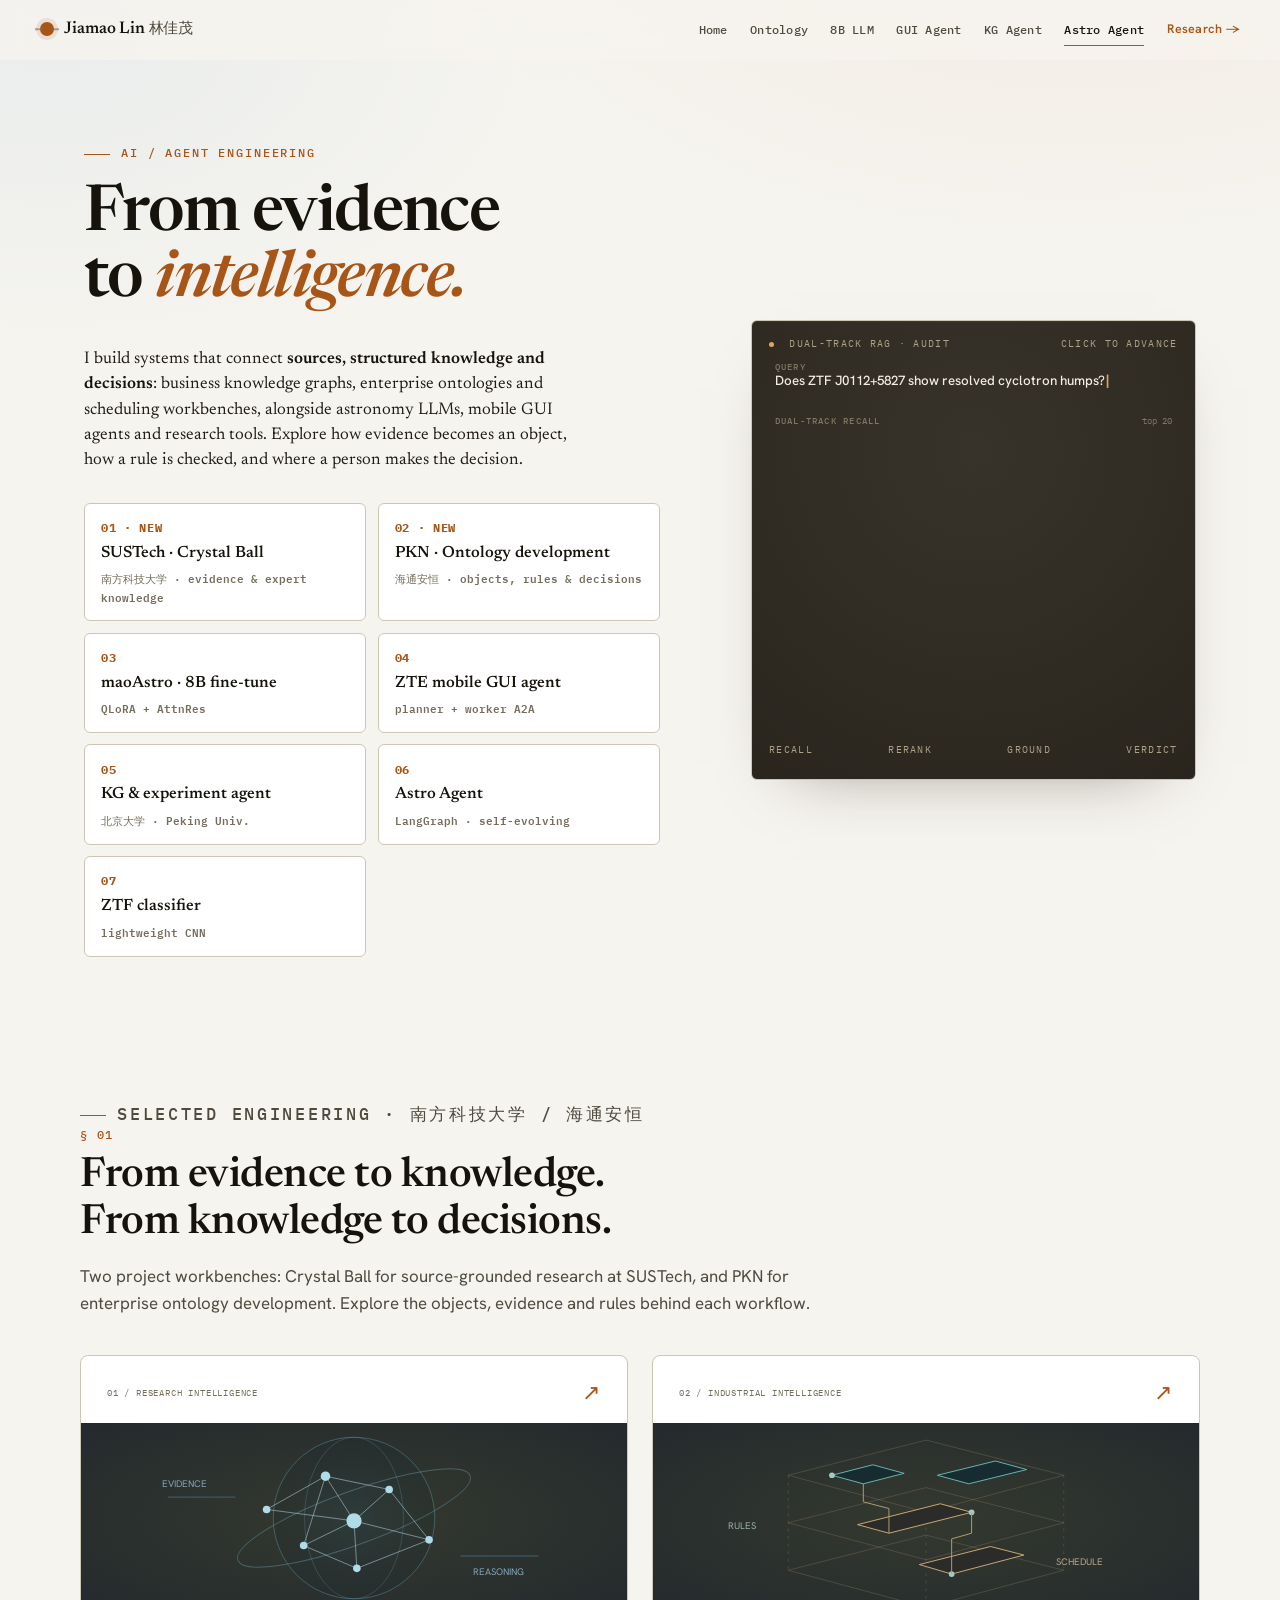
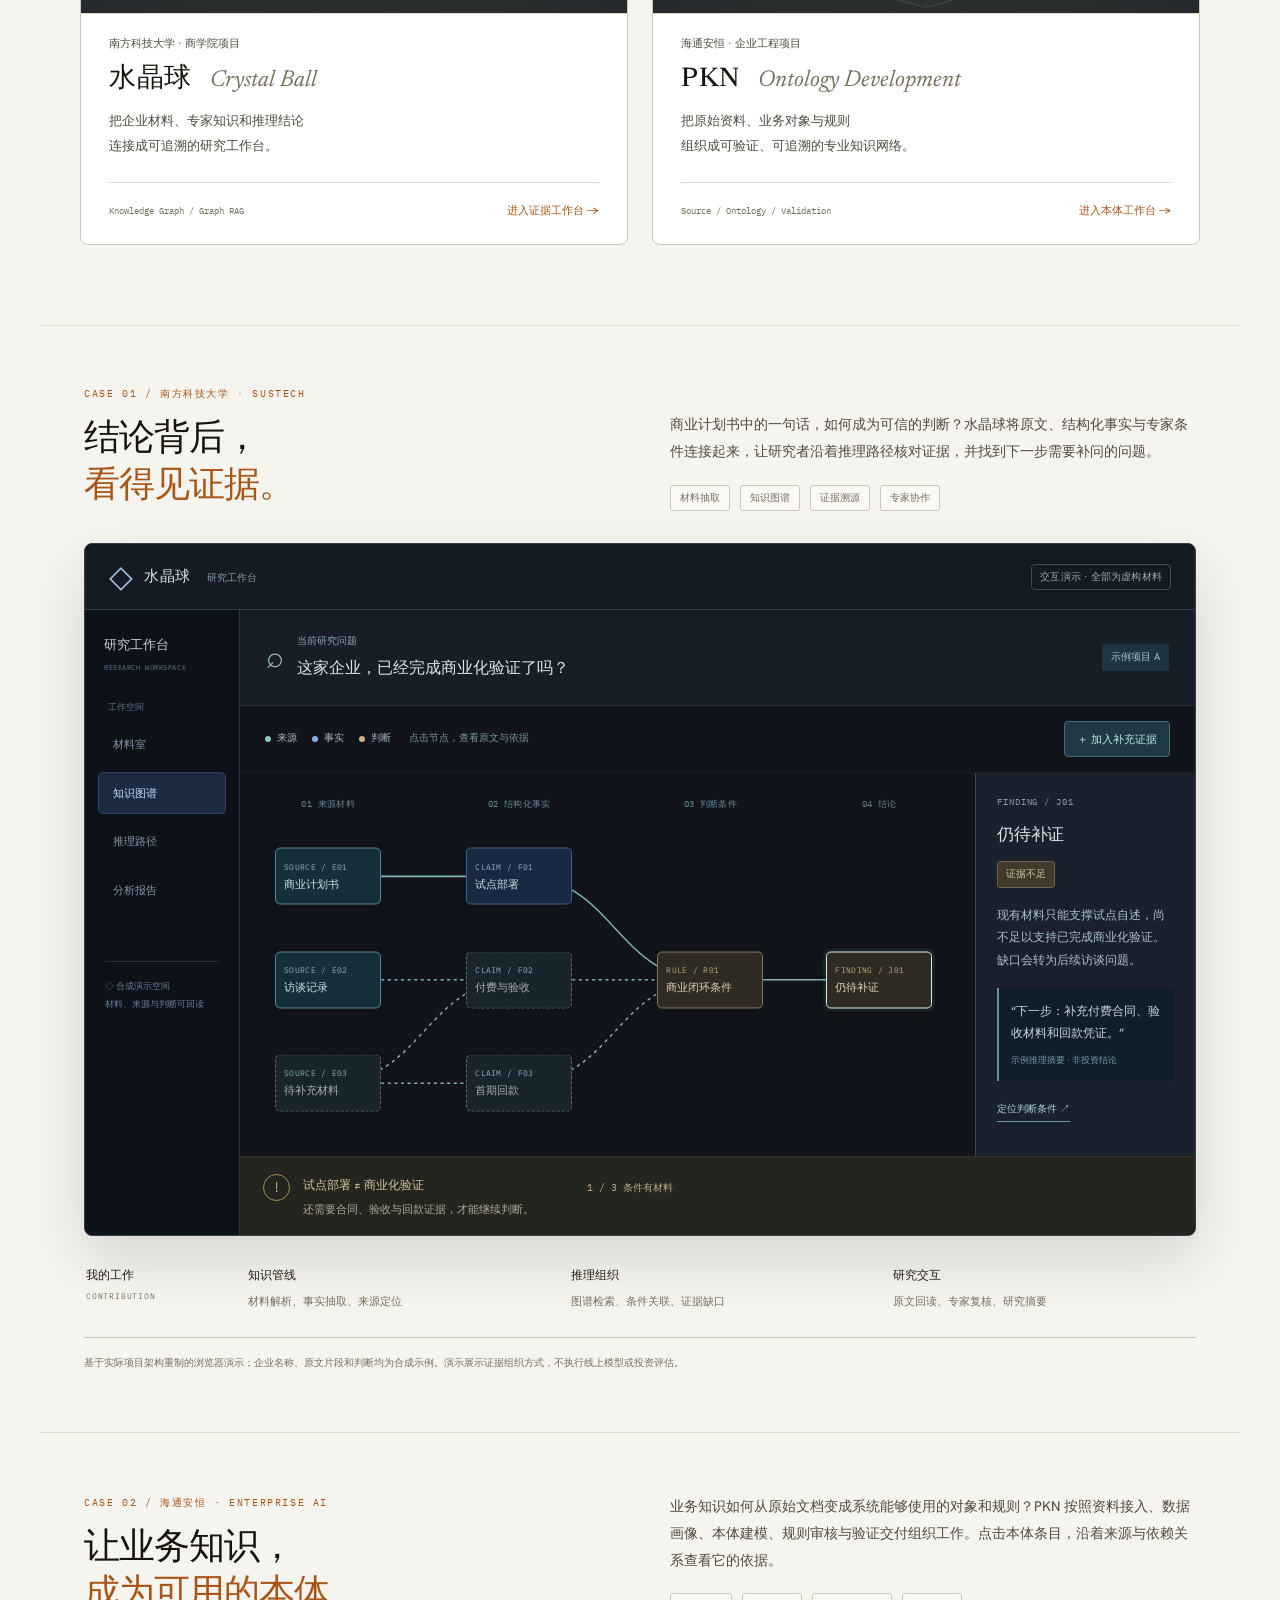
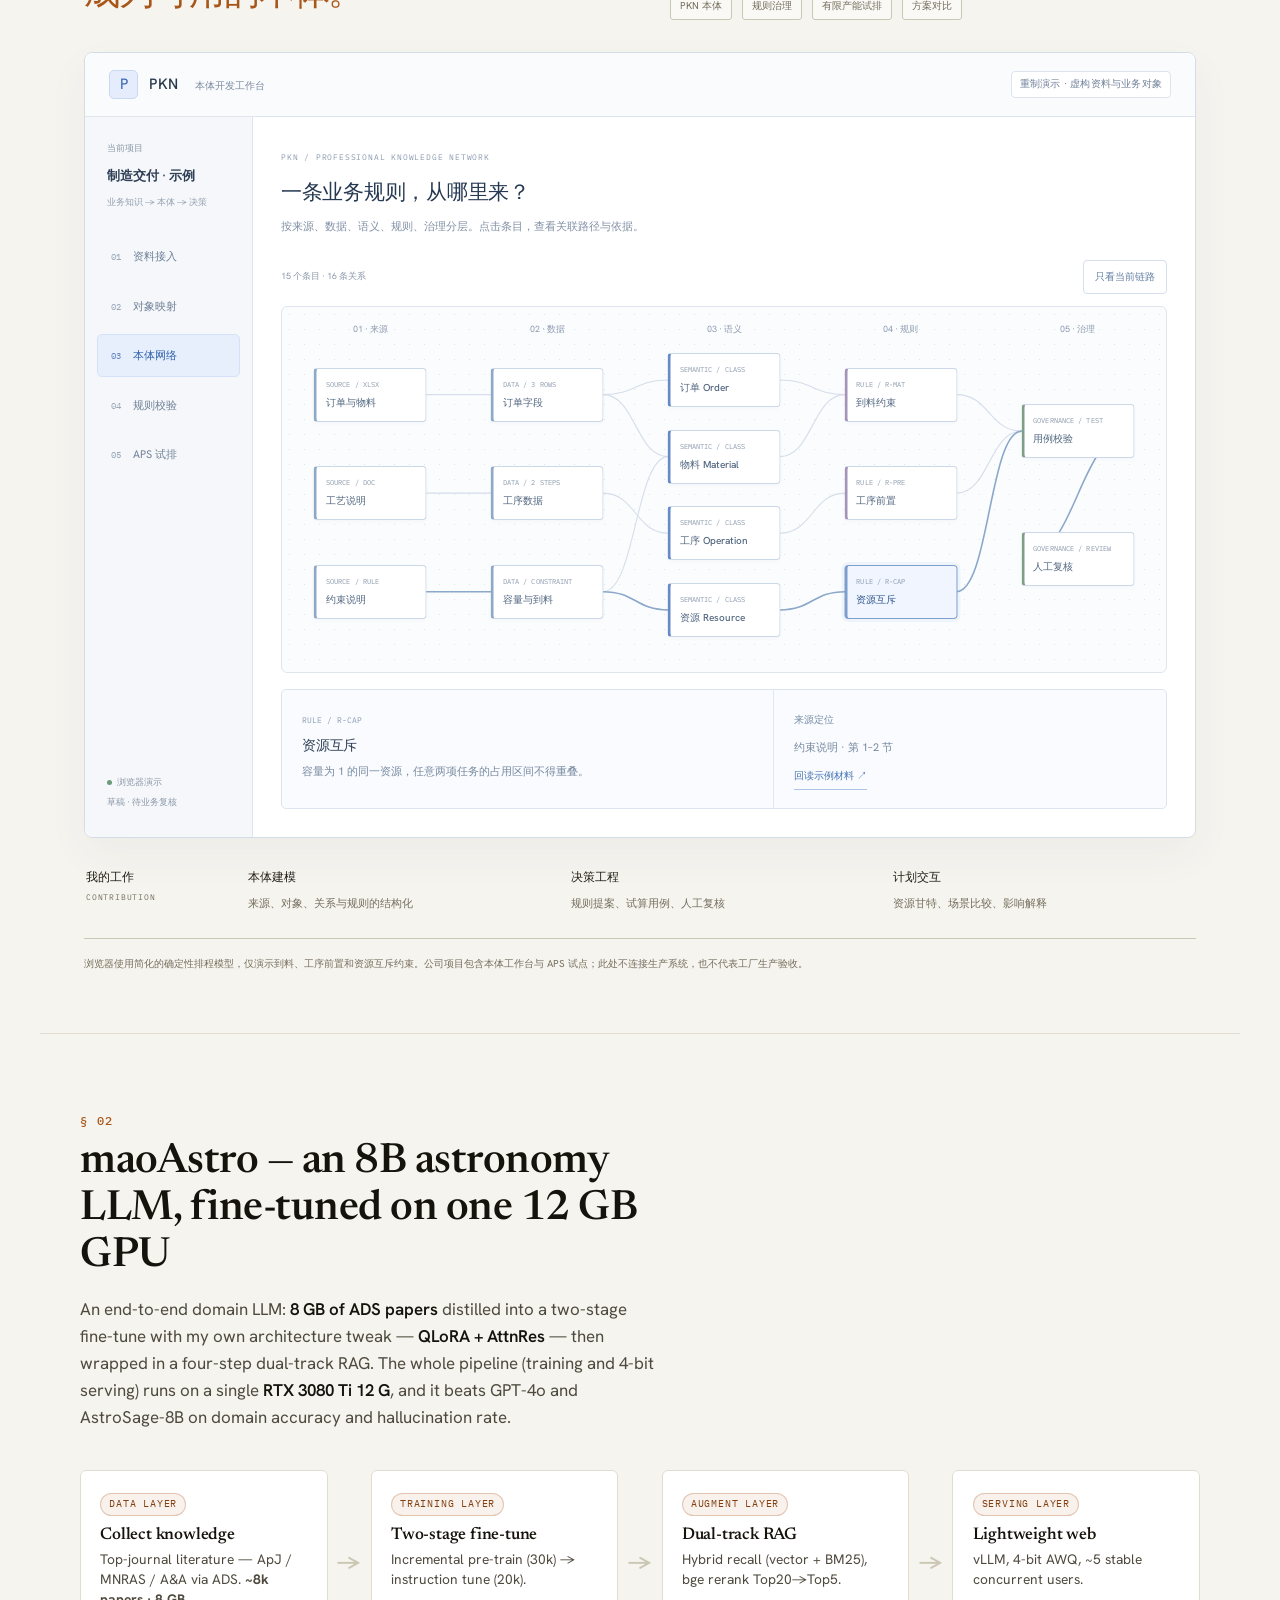
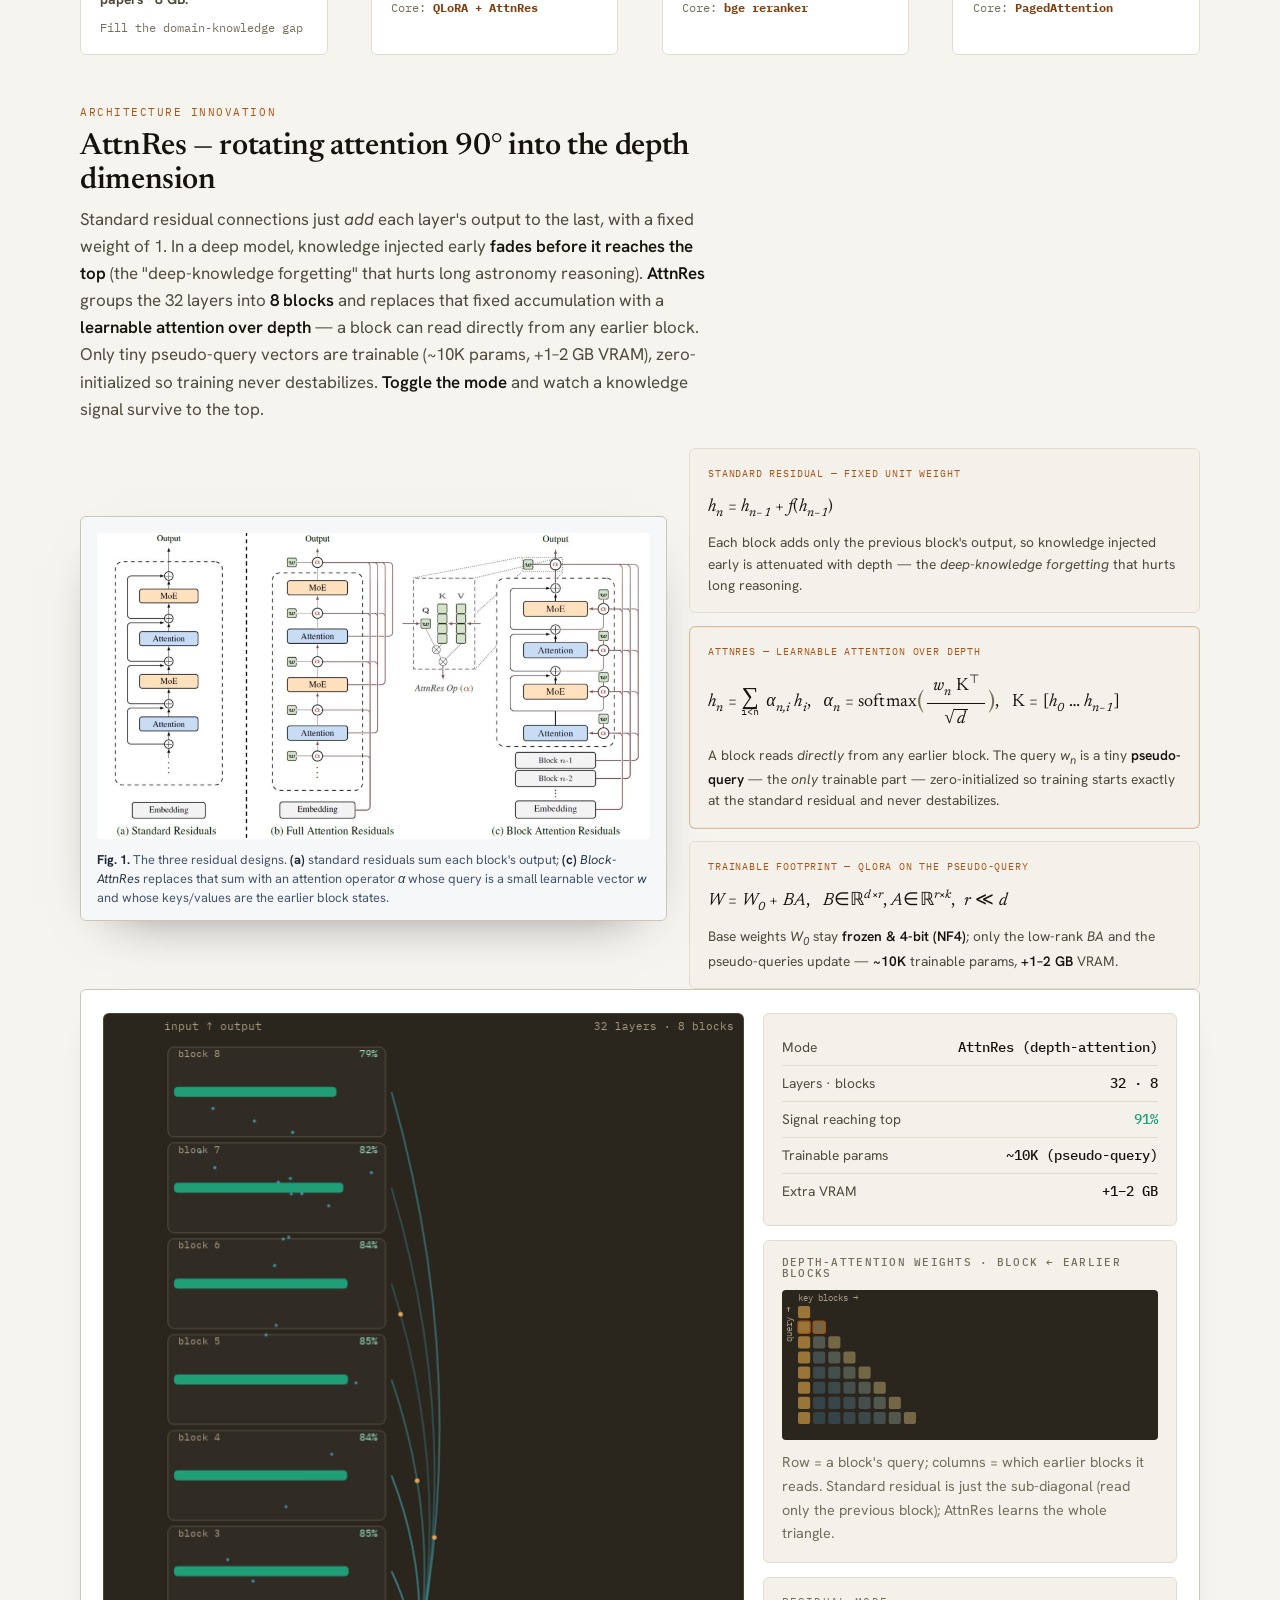
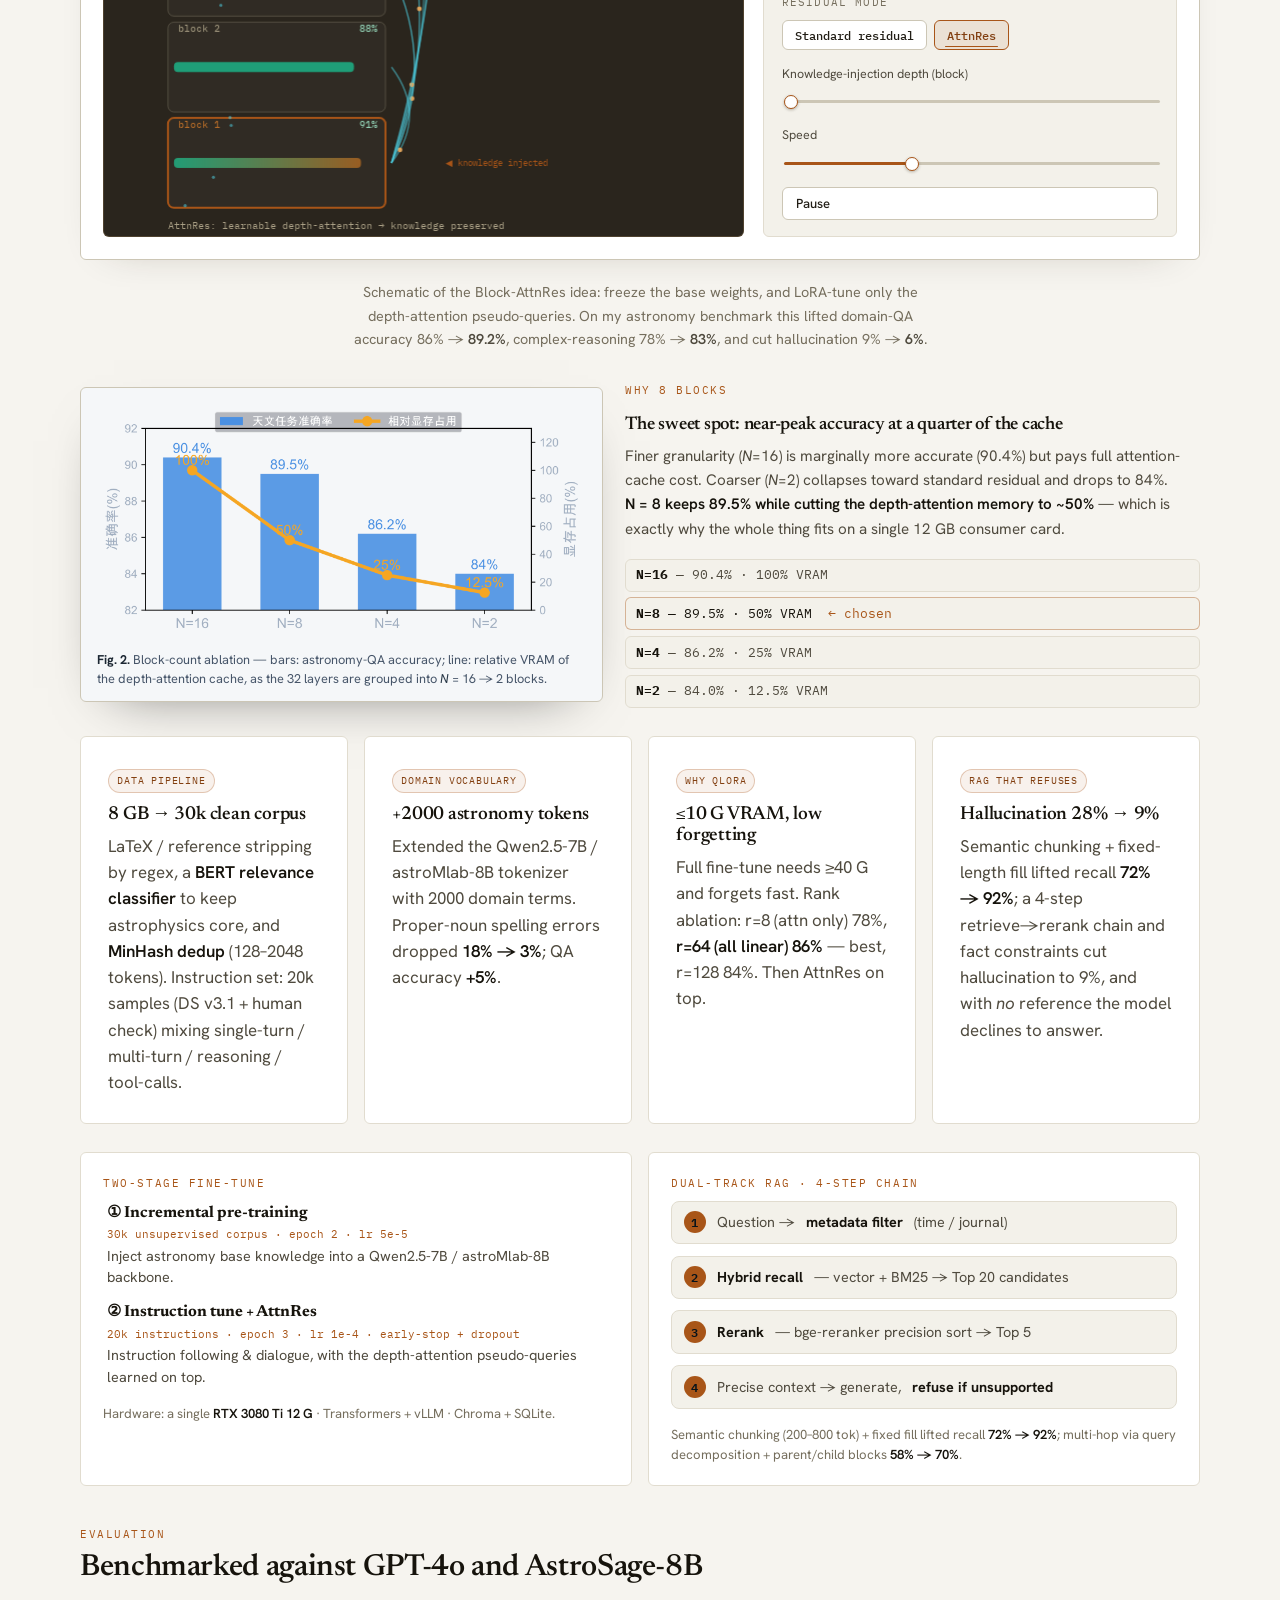
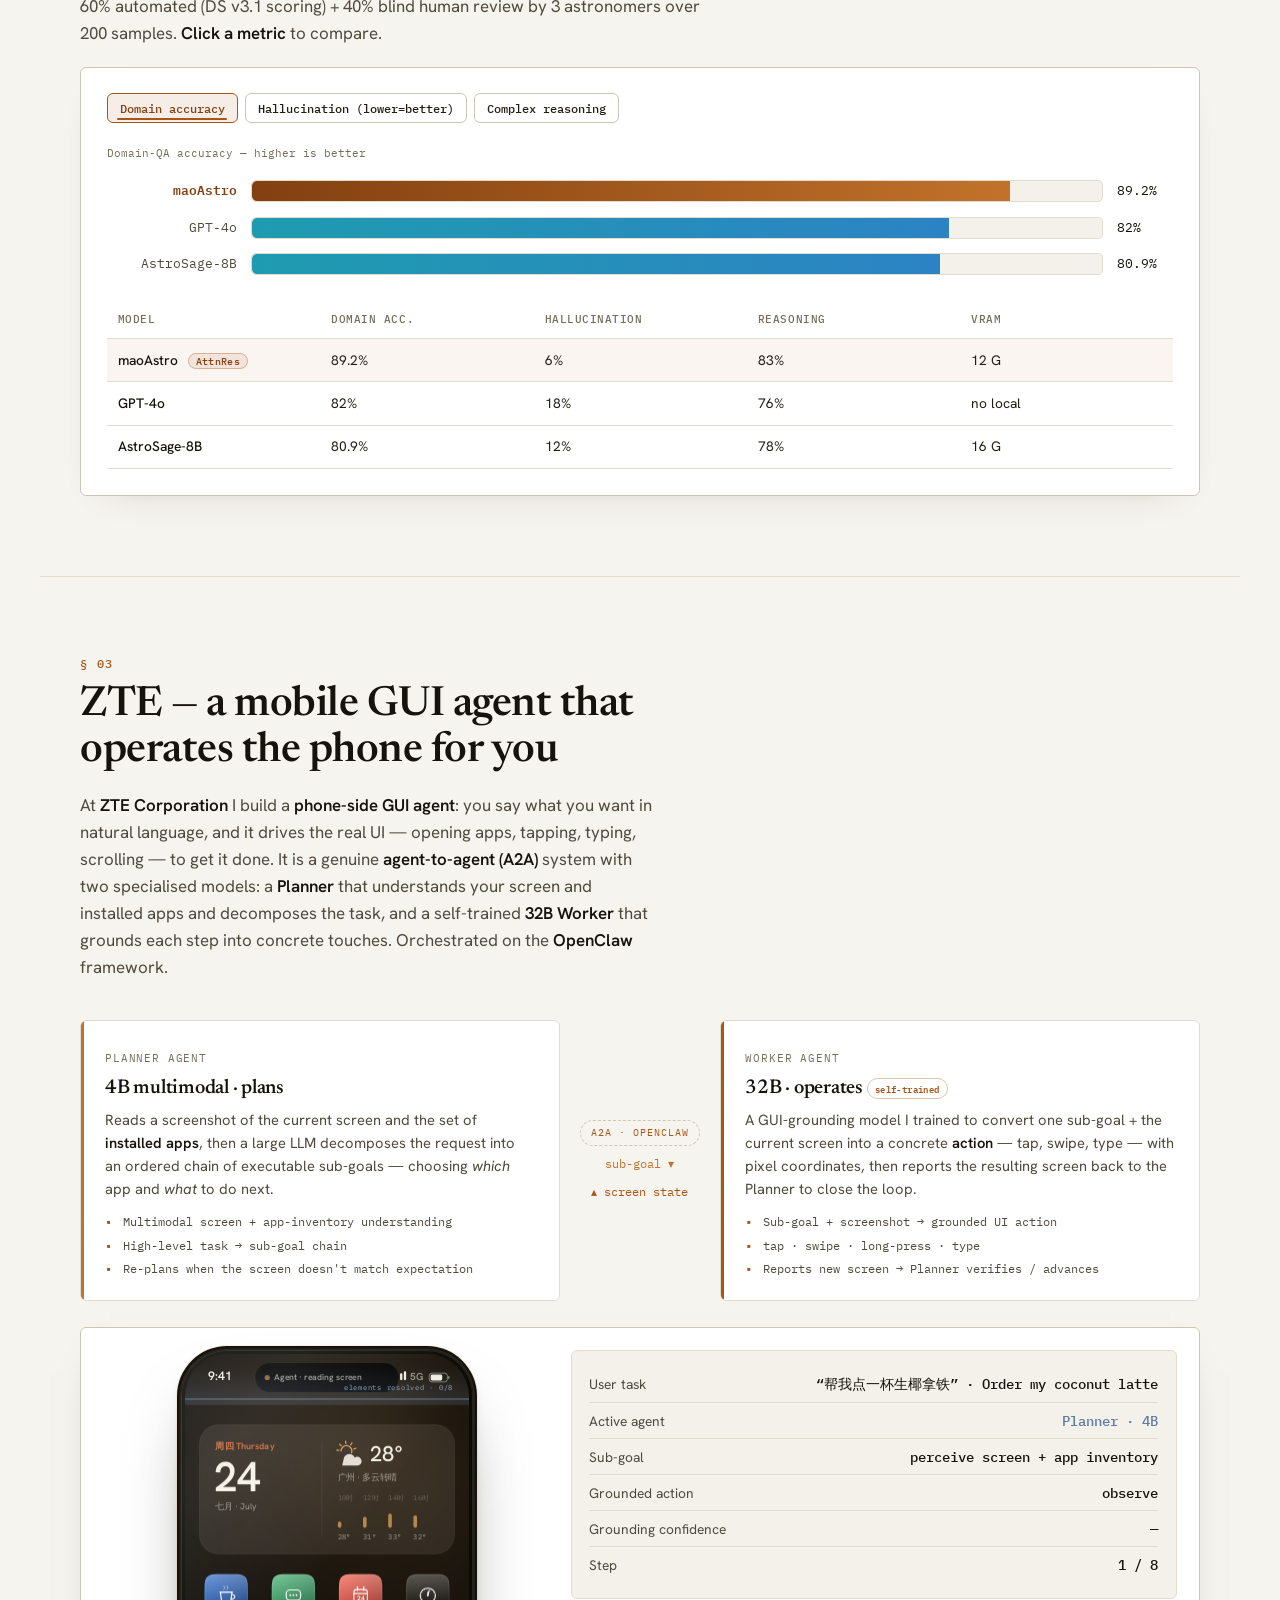
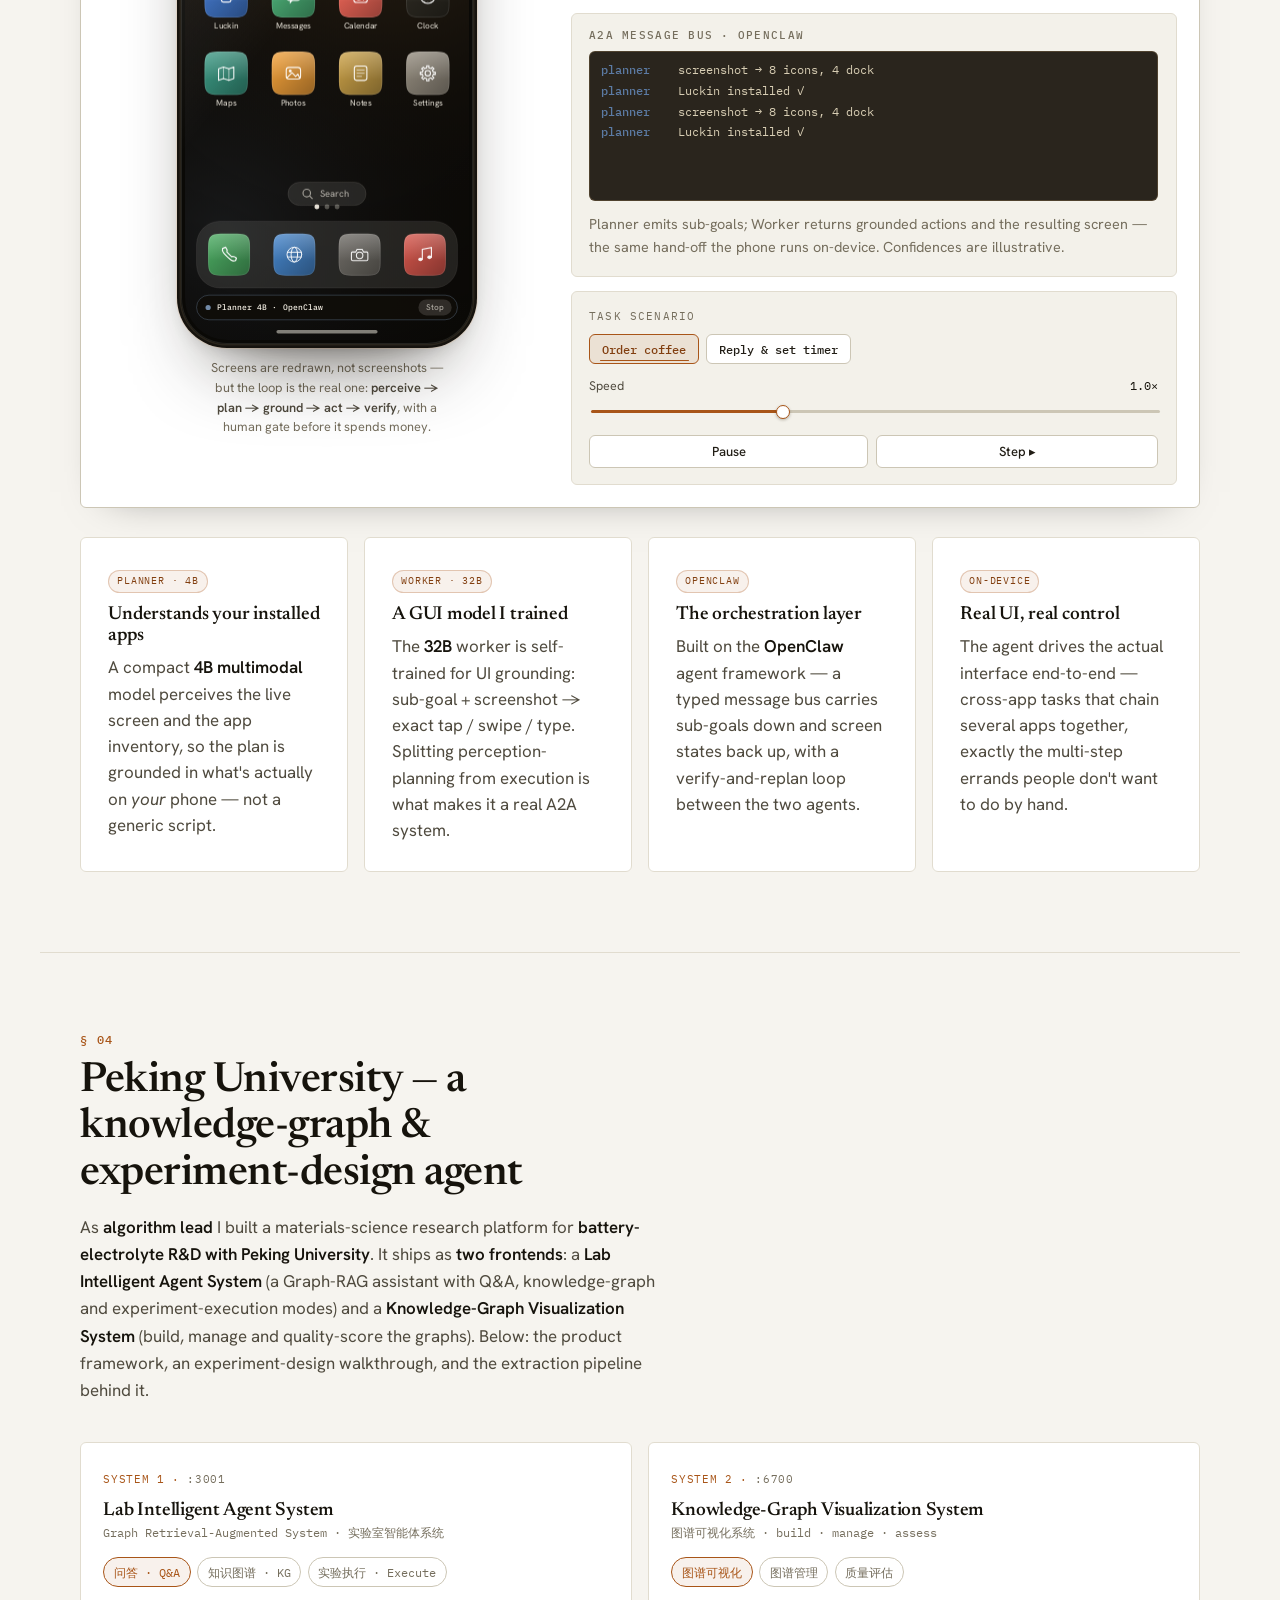
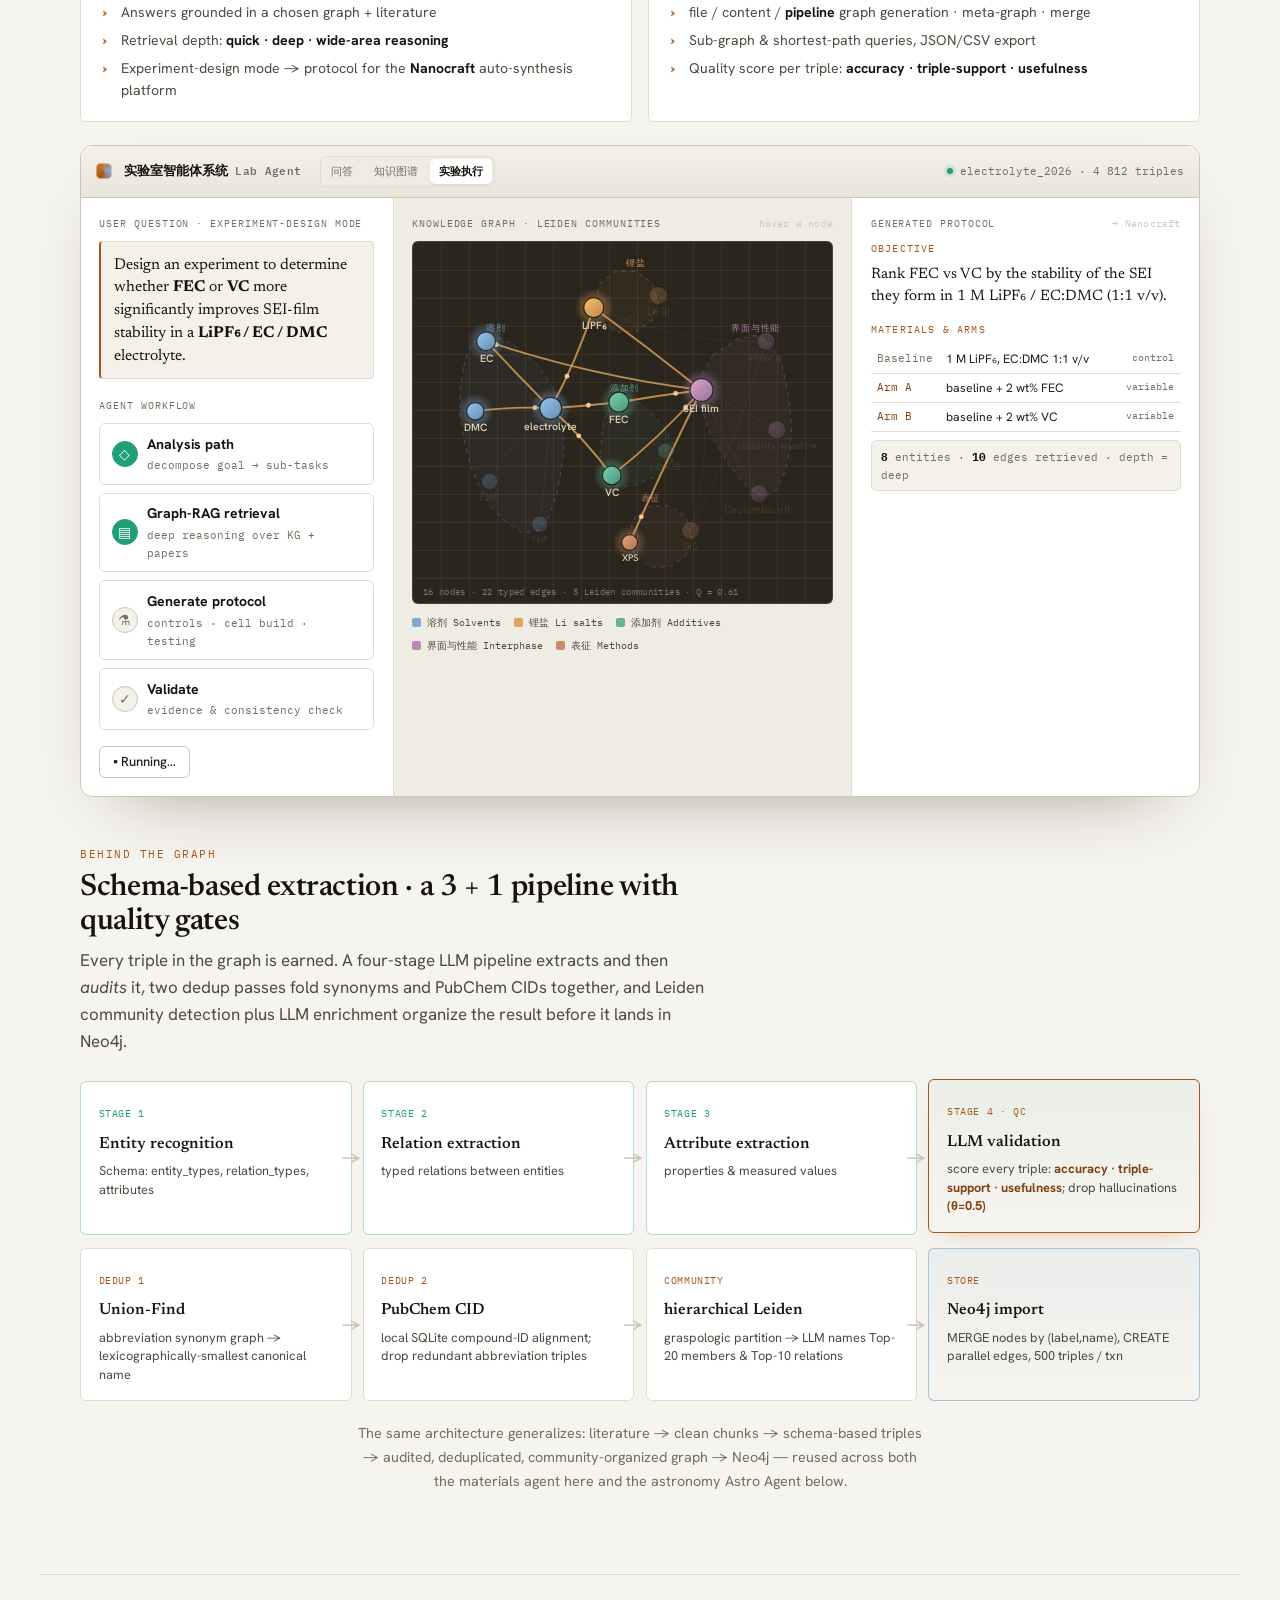
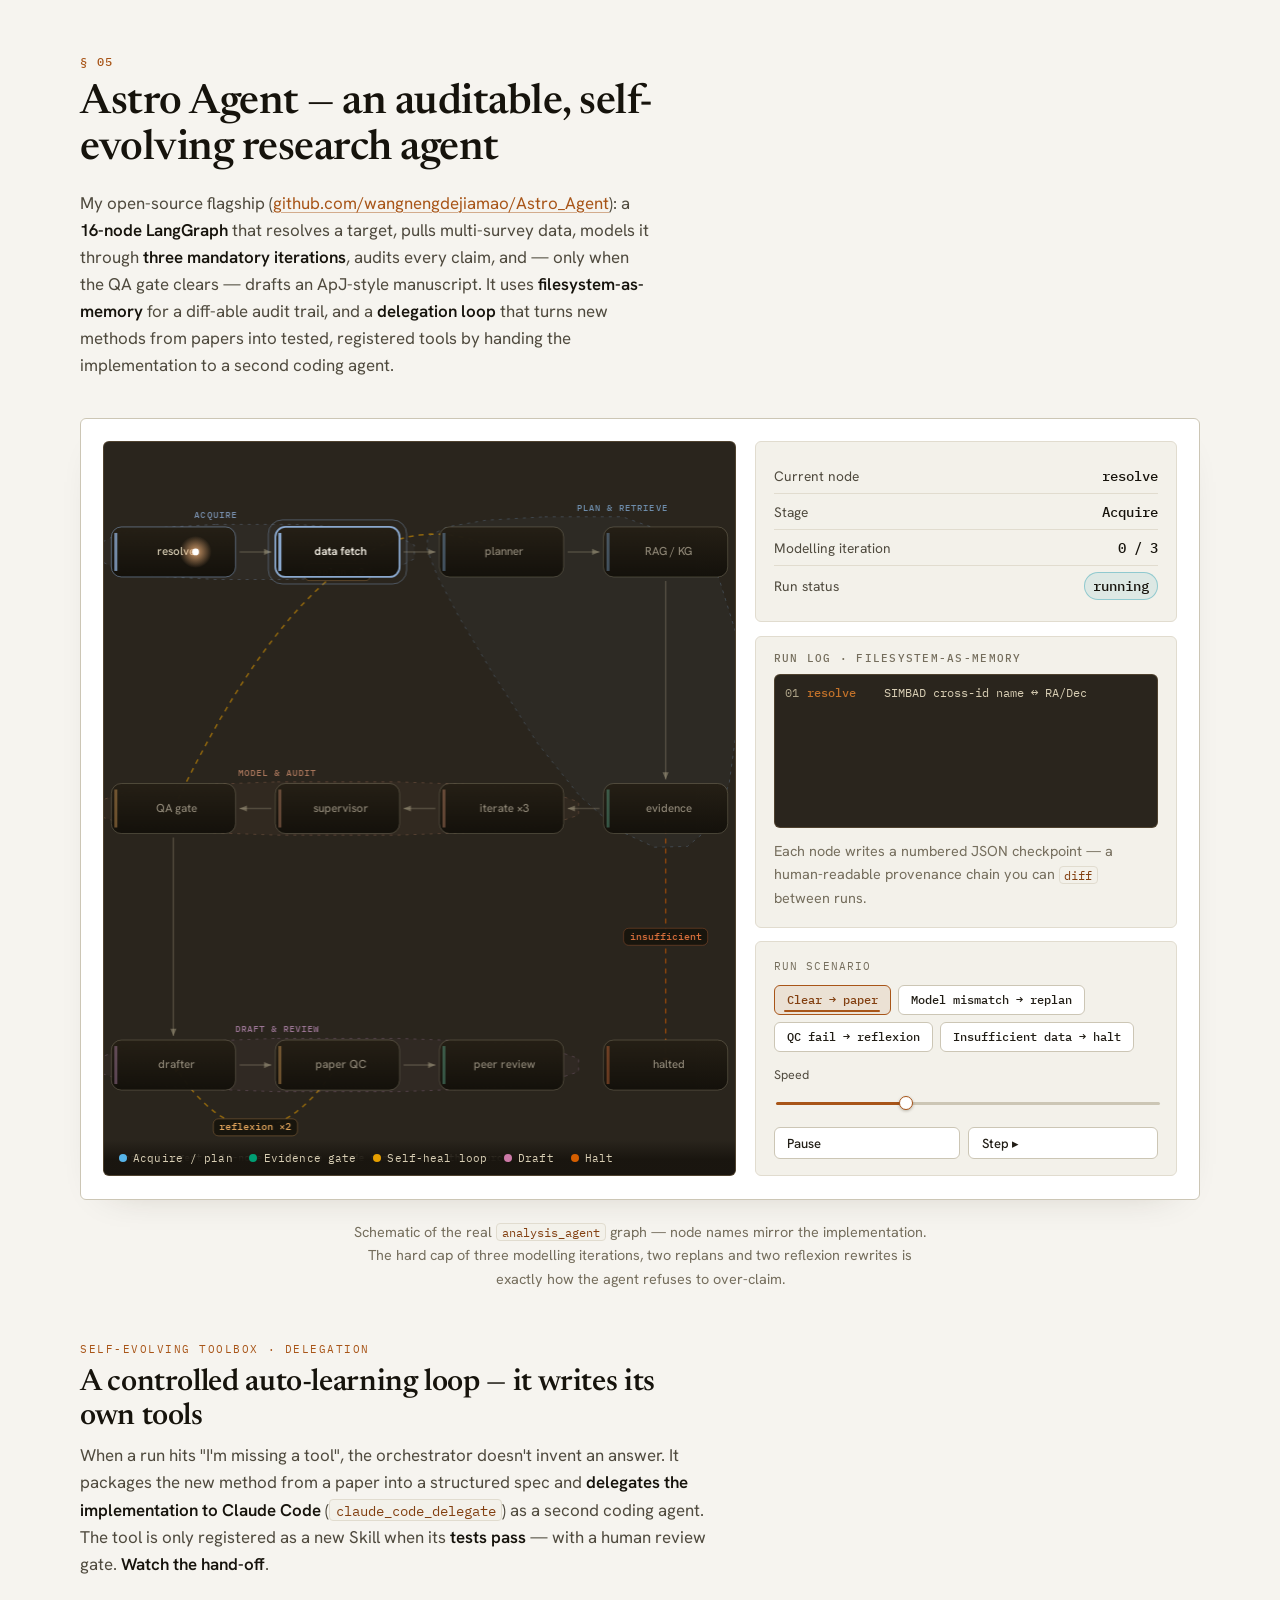
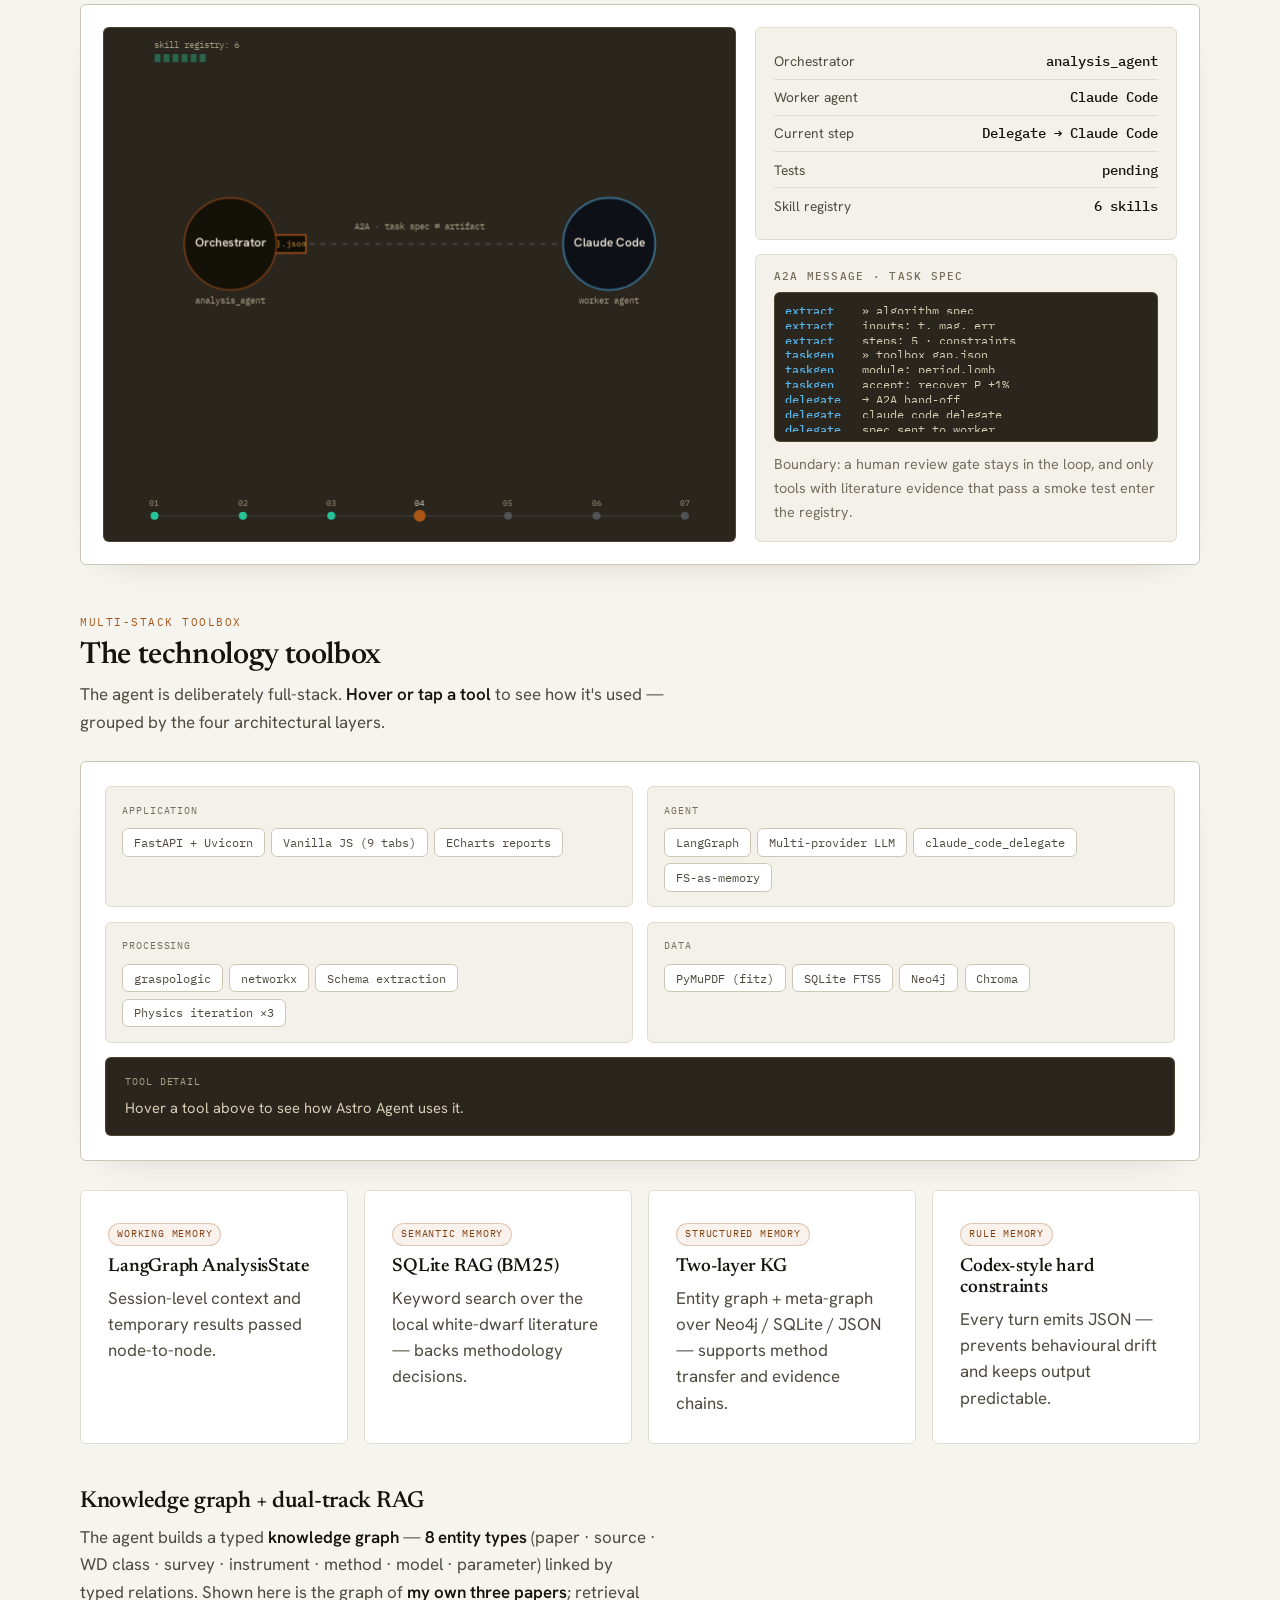
==== commit 04b5c87e: "Preserve site style and build project-specific Crystal Ball and PKN workspaces" ====
--- a/ai.html
+++ b/ai.html
@@ -1,9 +1,9 @@
 <!DOCTYPE html>
-<html lang="zh-CN">
+<html lang="en">
 <head>
 <meta charset="UTF-8">
 <meta name="viewport" content="width=device-width, initial-scale=1.0">
-<title>AI 项目 · 林佳茂 Jiamao Lin — 知识图谱、本体与智能体工程</title>
+<title>AI / Agents · Jiamao Lin 林佳茂 — Ontologies, Knowledge Graphs & Agents</title>
 <meta name="description" content="Jiamao Lin's AI engineering: evidence-grounded business knowledge graphs, enterprise ontologies and APS decision workbenches, astronomy LLMs, mobile GUI agents and research agents. Explore interactive project walkthroughs.">
 <meta name="author" content="Jiamao Lin">
 <meta property="og:title" content="AI / Agents · Jiamao Lin 林佳茂">
@@ -15,24 +15,26 @@
 <link href="https://fonts.googleapis.com/css2?family=Newsreader:ital,opsz,wght@0,6..72,400;0,6..72,500;0,6..72,560;0,6..72,600;1,6..72,400;1,6..72,500&family=Hanken+Grotesk:wght@400;500;550;600;700&family=IBM+Plex+Mono:wght@400;500&display=swap" rel="stylesheet">
 <link rel="stylesheet" href="css/styles.css?v=38">
 <link rel="stylesheet" href="css/cosmic-theme.css?v=38">
-<link rel="stylesheet" href="css/ai-portfolio.css?v=20261013-1">
+<link rel="stylesheet" href="css/ontology-portfolio.css?v=20261013-1">
+<link rel="stylesheet" href="css/ai-portfolio.css?v=20261013-2">
 </head>
 <body class="ai-body">
 
-<a class="skip-link" href="#selected">跳转到项目内容</a>
+<canvas id="cosmicBackdrop" class="cosmic-backdrop" aria-hidden="true"></canvas>
 
 <header class="nav" id="nav">
   <a class="brand" href="index.html">
     <span class="brand-mark" aria-hidden="true"></span>
     <span class="brand-name">Jiamao&nbsp;Lin<span class="brand-cn"> 林佳茂</span></span>
   </a>
-  <nav class="nav-links" aria-label="主导航">
-    <a href="index.html">首页</a>
-    <a href="#selected">精选项目</a>
-    <a href="#sustech">南科大 · 水晶球</a>
-    <a href="#enterprise">企业 · PKN</a>
-    <a href="#more-projects">更多工程</a>
-    <a href="index.html#cv" class="nav-cta">履历 ↗</a>
+  <nav class="nav-links" aria-label="Primary">
+    <a href="index.html">Home</a>
+    <a href="#ontology">Ontology</a>
+    <a href="#maoastro">8B&nbsp;LLM</a>
+    <a href="#zte">GUI&nbsp;Agent</a>
+    <a href="#jindu">KG&nbsp;Agent</a>
+    <a href="#astroagent">Astro&nbsp;Agent</a>
+    <a href="research.html" class="nav-cta">Research&nbsp;→</a>
   </nav>
   <button class="nav-toggle" id="navToggle" aria-label="Toggle navigation" aria-expanded="false">
     <span></span><span></span><span></span>
@@ -40,37 +42,48 @@
 </header>
 
 <main id="top">
-  <section class="studio-hero" aria-labelledby="studioTitle">
-    <div class="studio-intro">
-      <p class="studio-eyebrow"><span></span> JIAMAO LIN / SELECTED AI ENGINEERING</p>
-      <h1 id="studioTitle">让知识连接，<br>让智能<span>发生。</span></h1>
-      <p class="studio-en">From knowledge to decisions.</p>
-      <p class="studio-lede">我构建大模型、知识图谱与智能体。<br>把散落在文档里的知识，变成可追溯、<br class="desktop-break">可交互、能参与实际工作的系统。</p>
-      <div class="studio-actions">
-        <a class="studio-btn primary" href="#selected">探索项目 <span aria-hidden="true">↗</span></a>
-        <a class="studio-btn text-btn" href="index.html#cv">查看履历 <span aria-hidden="true">→</span></a>
-      </div>
-      <div class="hero-index"><span>01 / 知识与证据</span><span>02 / 规则与决策</span><span>03 / 智能体工程</span></div>
-    </div>
-    <div class="studio-scene">
-      <div class="scene-caption"><span class="scene-dot"></span> THE KNOWLEDGE ENGINE <span class="scene-tag">交互示意</span></div>
-      <canvas id="knowledgeEngine" role="img" aria-label="三维知识引擎：来源、知识和决策三个相连的空间层。使用下方按钮切换观察层。">来源资料连接知识对象，知识对象连接决策。下方三个按钮提供同等的分层说明。</canvas>
-      <div class="scene-annotation" aria-live="polite"><span id="sceneNumber">01 — 03</span><strong id="sceneTitle">每一个决策，都有来处。</strong><p id="sceneDescription">文档 → 知识 → 推理 → 行动</p></div>
-      <div class="scene-controls" role="group" aria-label="知识引擎观察层">
-        <button type="button" data-scene="all" aria-pressed="true">全景</button>
-        <button type="button" data-scene="source" aria-pressed="false">来源</button>
-        <button type="button" data-scene="knowledge" aria-pressed="false">知识</button>
-        <button type="button" data-scene="decision" aria-pressed="false">决策</button>
-        <button type="button" id="scenePause" aria-pressed="false" aria-label="暂停空间动画">暂停</button>
+
+  <!-- ============================ AI HERO ============================ -->
+  <section class="ai-hero">
+    <div class="ai-hero-text">
+      <p class="eyebrow">AI / Agent Engineering</p>
+      <h1>From evidence<br>to <span class="accenty">intelligence.</span></h1>
+      <p class="ai-lede">
+        I build systems that connect <strong>sources, structured knowledge and decisions</strong>:
+        business knowledge graphs, enterprise ontologies and scheduling workbenches,
+        alongside astronomy LLMs, mobile GUI agents and research tools.
+        Explore how evidence becomes an object, how a rule is checked, and where a person makes the decision.
+      </p>
+      <div class="ai-hero-chips">
+        <a href="#ontology" class="ai-hchip"><b>01 · NEW</b> SUSTech · Crystal Ball <span>南方科技大学 · evidence &amp; expert knowledge</span></a>
+        <a href="#enterprise" class="ai-hchip"><b>02 · NEW</b> PKN · Ontology development <span>海通安恒 · objects, rules &amp; decisions</span></a>
+        <a href="#maoastro" class="ai-hchip"><b>03</b> maoAstro · 8B fine-tune <span>QLoRA + AttnRes</span></a>
+        <a href="#zte" class="ai-hchip"><b>04</b> ZTE mobile GUI agent <span>planner + worker A2A</span></a>
+        <a href="#jindu" class="ai-hchip"><b>05</b> KG &amp; experiment agent <span>北京大学 · Peking Univ.</span></a>
+        <a href="#astroagent" class="ai-hchip"><b>06</b> Astro Agent <span>LangGraph · self-evolving</span></a>
+        <a href="#cnn" class="ai-hchip"><b>07</b> ZTF classifier <span>lightweight CNN</span></a>
+      </div>
+    </div>
+    <div class="ai-hero-visual" aria-label="A retrieval audit, animated">
+      <canvas id="aiHeroCanvas" role="img" aria-label="A question is answered by dual-track retrieval: twenty candidate passages from dense-vector and BM25 search are reranked down to five, the answer is written only from those five, and a third example question is refused outright because nothing retrieved supports it."></canvas>
+      <div class="ai-viz-head">
+        <span><i class="live-dot"></i> Dual-track RAG · audit</span>
+        <span>click to advance</span>
+      </div>
+      <div class="ai-viz-stages" aria-hidden="true">
+        <span>Recall</span><span>Rerank</span><span>Ground</span><span>Verdict</span>
       </div>
     </div>
   </section>
 
-  <div class="studio-affiliations" aria-label="项目领域"><span>ACROSS RESEARCH & INDUSTRY</span><span>南方科技大学 <small>SUSTech</small></span><span>海通安恒 <small>Enterprise AI</small></span><span>大模型 · 智能体 <small>LLMs & Agents</small></span></div>
-
-  <section class="studio-section selected-projects" id="selected" aria-labelledby="selectedTitle">
-    <div class="studio-section-heading"><div><p class="studio-eyebrow">01 / SELECTED WORK</p><h2 id="selectedTitle">从真实问题出发。</h2></div><p>两个领域，同一条主线：<br>让系统的判断能够被理解、被检验。</p></div>
-    <div class="project-pair">
+  <section id="ontology" class="section ontology-section portfolio-overview">
+    <div class="section-head">
+      <p class="eyebrow">Selected engineering · 南方科技大学 / 海通安恒</p>
+      <h2>From evidence to knowledge.<br>From knowledge to decisions.</h2>
+      <p>Two project workbenches: Crystal Ball for source-grounded research at SUSTech,
+      and PKN for enterprise ontology development. Explore the objects, evidence and rules behind each workflow.</p>
+    </div>
+<div class="project-pair">
       <a class="project-cover cover-research" href="#sustech">
         <div class="cover-heading"><span>01 / RESEARCH INTELLIGENCE</span><span aria-hidden="true">↗</span></div>
         <div class="cover-art" aria-hidden="true"><svg viewBox="0 0 540 200"><defs><radialGradient id="sphereFill"><stop stop-color="#214356" stop-opacity=".3"/><stop offset="1" stop-color="#10212b" stop-opacity=".15"/></radialGradient></defs><circle cx="270" cy="100" r="85" fill="url(#sphereFill)" stroke="#70b8d0" stroke-opacity=".35"/><ellipse cx="270" cy="100" rx="130" ry="28" fill="none" stroke="#74a8bc" stroke-opacity=".4" transform="rotate(-20 270 100)"/><ellipse cx="270" cy="100" rx="52" ry="85" fill="none" stroke="#74a8bc" stroke-opacity=".25"/><path d="M178 91L240 56 307 70 349 123 273 153 217 129 240 56 270 103 307 70M178 91L270 103 349 123M217 129L270 103 273 153" fill="none" stroke="#9db9c5" stroke-opacity=".7"/><g fill="#afdce6"><circle cx="178" cy="91" r="4"/><circle cx="240" cy="56" r="5"/><circle cx="307" cy="70" r="4"/><circle cx="349" cy="123" r="4"/><circle cx="273" cy="153" r="4"/><circle cx="217" cy="129" r="4"/><circle cx="270" cy="103" r="8"/></g><path d="M74 78H145M382 140H464" stroke="#416476"/><text x="68" y="67" fill="#83a3b5" font-size="10">EVIDENCE</text><text x="395" y="160" fill="#83a3b5" font-size="10">REASONING</text></svg></div>
@@ -79,52 +92,57 @@
       <a class="project-cover cover-enterprise" href="#enterprise">
         <div class="cover-heading"><span>02 / INDUSTRIAL INTELLIGENCE</span><span aria-hidden="true">↗</span></div>
         <div class="cover-art" aria-hidden="true"><svg viewBox="0 0 540 200"><g fill="none" stroke="#84735d" stroke-opacity=".4"><path d="M125 55L270 18 415 55 270 94Z M125 105L270 68 415 105 270 144Z M125 155L270 118 415 155 270 194Z"/><path d="M125 55V155M270 94V194M415 55V155" stroke-dasharray="3 5"/></g><g fill="#172c30" stroke="#6abaae"><path d="M171 55L214 44 247 53 204 64Z"/><path d="M282 55L343 40 376 49 315 64Z"/></g><g fill="#2b2b29" stroke="#d0ac76"><path d="M198 107L285 85 318 94 231 116Z"/><path d="M263 149L338 130 373 139 297 159Z"/></g><g fill="#a6c9c3"><circle cx="171" cy="55" r="3"/><circle cx="318" cy="94" r="3"/><circle cx="297" cy="159" r="3"/></g><path d="M204 64V83L231 90V116M318 94V116L297 122V159" fill="none" stroke="#b8a074"/><text x="62" y="112" fill="#9aaea8" font-size="10">RULES</text><text x="407" y="149" fill="#b6a48c" font-size="10">SCHEDULE</text></svg></div>
-        <div class="cover-copy"><p>海通安恒 · 企业工程项目</p><h3>PKN <span>Ontology & APS</span></h3><p class="cover-desc">把业务对象、规则与资源约束<br>连接成可解释的计划与决策。</p><div class="cover-bottom"><span>Ontology / Decision / Scheduling</span><b>进入排程工作台 →</b></div></div>
+        <div class="cover-copy"><p>海通安恒 · 企业工程项目</p><h3>PKN <span>Ontology Development</span></h3><p class="cover-desc">把原始资料、业务对象与规则<br>组织成可验证、可追溯的专业知识网络。</p><div class="cover-bottom"><span>Source / Ontology / Validation</span><b>进入本体工作台 →</b></div></div>
       </a>
     </div>
-  </section>
-
-  <section class="studio-section case-study" id="sustech" aria-labelledby="sustechTitle">
+    </section>
+  <section class="section studio-section case-study" id="sustech" aria-labelledby="sustechTitle">
     <div class="case-intro"><div><p class="studio-eyebrow">CASE 01 / 南方科技大学 · SUSTECH</p><h2 id="sustechTitle">结论背后，<br><span>看得见证据。</span></h2></div><div class="case-description"><p>商业计划书中的一句话，如何成为可信的判断？水晶球将原文、结构化事实与专家条件连接起来，让研究者沿着推理路径核对证据，并找到下一步需要补问的问题。</p><div class="case-tags"><span>材料抽取</span><span>知识图谱</span><span>证据溯源</span><span>专家协作</span></div></div></div>
     <div class="demo-workbench research-workbench" id="researchDemo">
       <div class="workbench-top"><div class="workbench-brand"><span class="crystal-mark" aria-hidden="true">◇</span><strong>水晶球 <small>研究工作台</small></strong></div><span class="demo-label">交互演示 · 全部为虚构材料</span></div>
-      <div class="workbench-query"><span class="query-icon" aria-hidden="true">⌕</span><div><span>当前研究问题</span><strong>这家企业，已经完成商业化验证了吗？</strong></div><span class="query-badge">示例项目 A</span></div>
-      <div class="workbench-tabs" role="tablist" aria-label="研究工作台视图">
-        <button type="button" role="tab" id="tab-evidence" aria-controls="panel-evidence" aria-selected="true" data-research-view="evidence">01 证据网络</button>
-        <button type="button" role="tab" id="tab-reasoning" aria-controls="panel-reasoning" aria-selected="false" tabindex="-1" data-research-view="reasoning">02 推理路径</button>
-        <button type="button" role="tab" id="tab-report" aria-controls="panel-report" aria-selected="false" tabindex="-1" data-research-view="report">03 研究摘要</button>
-      </div>
+      <div class="crystal-shell"><aside class="crystal-sidebar"><p class="workspace-role">研究工作台<small>RESEARCH WORKSPACE</small></p><p class="sidebar-caption">工作空间</p>      <div class="crystal-navigation" role="tablist" aria-label="研究工作台视图">
+        <button type="button" role="tab" id="tab-materials" aria-controls="panel-materials" aria-selected="false" tabindex="-1" data-research-view="materials">材料室</button>
+        <button type="button" role="tab" id="tab-evidence" aria-controls="panel-evidence" aria-selected="true" data-research-view="evidence">知识图谱</button>
+        <button type="button" role="tab" id="tab-reasoning" aria-controls="panel-reasoning" aria-selected="false" tabindex="-1" data-research-view="reasoning">推理路径</button>
+        <button type="button" role="tab" id="tab-report" aria-controls="panel-report" aria-selected="false" tabindex="-1" data-research-view="report">分析报告</button>
+      </div><div class="workspace-footer">◇ 合成演示空间<br>材料、来源与判断可回读</div></aside><div class="crystal-main">      <div class="workbench-query"><span class="query-icon" aria-hidden="true">⌕</span><div><span>当前研究问题</span><strong>这家企业，已经完成商业化验证了吗？</strong></div><span class="query-badge">示例项目 A</span></div>
+
       <div class="research-toolbar"><p><i class="legend-dot cyan"></i> 来源 <i class="legend-dot blue"></i> 事实 <i class="legend-dot amber"></i> 判断 <span>点击节点，查看原文与依据</span></p><button type="button" class="demo-btn" id="addEvidence" aria-pressed="false">＋ 加入补充证据</button></div>
+      <div role="tabpanel" id="panel-materials" aria-labelledby="tab-materials" hidden><div id="researchMaterials" class="research-materials"></div></div>
       <div role="tabpanel" id="panel-evidence" aria-labelledby="tab-evidence">
         <div class="evidence-layout"><div class="graph-viewport"><div class="evidence-graph" id="evidenceGraph" aria-label="证据网络，点击节点查看详情"></div></div><aside class="evidence-inspector" id="evidenceInspector" aria-label="选中节点的证据详情" aria-live="polite"></aside></div>
       </div>
       <div role="tabpanel" id="panel-reasoning" aria-labelledby="tab-reasoning" hidden><div id="reasoningContent" class="reasoning-content"></div></div>
       <div role="tabpanel" id="panel-report" aria-labelledby="tab-report" hidden><div id="reportContent" class="report-content"></div></div>
       <div class="research-result" role="status" aria-live="polite"><span class="result-icon" id="researchResultIcon">!</span><div><strong id="researchVerdict">试点部署 ≠ 商业化验证</strong><p id="researchNext">还需要合同、验收与回款证据，才能继续判断。</p></div><span class="result-count" id="researchCoverage">1 / 3 条件有材料</span></div>
+      </div></div>
     </div>
     <div class="contribution-strip"><span>我的工作 <small>CONTRIBUTION</small></span><p><strong>知识管线</strong>材料解析、事实抽取、来源定位</p><p><strong>推理组织</strong>图谱检索、条件关联、证据缺口</p><p><strong>研究交互</strong>原文回读、专家复核、研究摘要</p></div>
     <p class="case-footnote">基于实际项目架构重制的浏览器演示；企业名称、原文片段和判断均为合成示例。演示展示证据组织方式，不执行线上模型或投资评估。</p>
   </section>
-
-  <section class="studio-section case-study" id="enterprise" aria-labelledby="enterpriseTitle">
-    <div class="case-intro"><div><p class="studio-eyebrow">CASE 02 / 海通安恒 · ENTERPRISE AI</p><h2 id="enterpriseTitle">规则不再静止，<br><span>影响清晰可见。</span></h2></div><div class="case-description"><p>一批物料晚到，会影响哪张订单？我将 PKN 本体建模、规则治理与 APS 试排连接成可检查的工作流：从业务对象出发，看到约束如何传导到资源和交期。</p><div class="case-tags"><span>PKN 本体</span><span>规则治理</span><span>有限产能试排</span><span>方案对比</span></div></div></div>
+  <section class="section studio-section case-study" id="enterprise" aria-labelledby="enterpriseTitle">
+    <div class="case-intro"><div><p class="studio-eyebrow">CASE 02 / 海通安恒 · ENTERPRISE AI</p><h2 id="enterpriseTitle">让业务知识，<br><span>成为可用的本体。</span></h2></div><div class="case-description"><p>业务知识如何从原始文档变成系统能够使用的对象和规则？PKN 按照资料接入、数据画像、本体建模、规则审核与验证交付组织工作。点击本体条目，沿着来源与依赖关系查看它的依据。</p><div class="case-tags"><span>PKN 本体</span><span>规则治理</span><span>有限产能试排</span><span>方案对比</span></div></div></div>
     <div class="demo-workbench enterprise-workbench" id="enterpriseDemo">
-      <div class="workbench-top"><div class="workbench-brand"><span class="pkn-mark" aria-hidden="true">P</span><strong>PKN <small>本体与排程工作台</small></strong></div><span class="demo-label">交互演示 · 虚构订单与资源</span></div>
-      <div class="enterprise-layout">
-        <aside class="scenario-controls"><p class="panel-kicker">SCENARIO LAB</p><h3>如果物料晚到了？</h3><p class="panel-description">调整订单 A 的到料延迟，观察资源占用与交期变化。</p><label for="materialDelay">到料延迟 <output id="delayValue" for="materialDelay">0 天</output></label><input type="range" min="0" max="4" value="0" step="1" id="materialDelay"><div class="range-labels"><span>按计划到料</span><span>延迟 4 天</span></div><fieldset><legend>排程策略</legend><label class="radio-option"><input type="radio" name="scheduleStrategy" value="fixed" checked><span><strong>保留订单顺序</strong><small>A → B → C</small></span></label><label class="radio-option"><input type="radio" name="scheduleStrategy" value="ready"><span><strong>就绪订单优先</strong><small>优先使用已到料订单填补空档</small></span></label></fieldset><button type="button" class="demo-btn reset-scenario" id="resetSchedule">↺ 重置场景</button><div class="scenario-assumptions"><span>演示约束</span><p>3 张订单 · 2 个共享资源<br>每项工序 1 天 · 每个资源同时处理 1 项<br>交期 A/B/C 分别为 D+3/4/5</p></div></aside>
-        <div class="operations-main"><div class="workbench-tabs" role="tablist" aria-label="企业工作台视图"><button type="button" role="tab" id="tab-schedule" aria-controls="panel-schedule" aria-selected="true" data-operations-view="schedule">01 排程与影响</button><button type="button" role="tab" id="tab-ontology" aria-controls="panel-ontology" aria-selected="false" tabindex="-1" data-operations-view="ontology">02 本体关系</button></div>
-          <div role="tabpanel" id="panel-schedule" aria-labelledby="tab-schedule"><div class="schedule-metrics"><div><span>按期完成</span><strong id="onTimeValue">3<span>/ 3</span></strong></div><div><span>最大晚交</span><strong id="lateValue">0<span>天</span></strong></div><div><span>较固定顺序提前完工</span><strong id="gainValue">0<span>天</span></strong></div></div><div class="gantt-heading"><div><strong>资源甘特图</strong><span>点击工序查看约束</span></div><p><i class="legend-dot cyan"></i>A <i class="legend-dot blue"></i>B <i class="legend-dot amber"></i>C <span class="baseline-legend"></span> 原计划</p></div><div class="gantt-scroll"><div id="scheduleGantt" class="schedule-gantt" aria-label="资源占用甘特图"></div></div><div class="schedule-order-summary" id="orderSummary"></div><div class="operation-detail" id="operationDetail" aria-live="polite"></div></div>
-          <div role="tabpanel" id="panel-ontology" aria-labelledby="tab-ontology" hidden><div class="ontology-explanation"><span class="panel-kicker">A CONNECTED BUSINESS MODEL</span><h3>对象之间的关系，决定变化如何传播。</h3><p>选择对象，追踪从原始资料到计划审核的连接。</p></div><div id="operationsGraph" class="operations-graph"></div><div id="ontologyDetail" class="ontology-detail" aria-live="polite"></div></div>
-          <div class="schedule-verdict" role="status" aria-live="polite"><span class="status-dot"></span><p id="scheduleVerdict">物料按计划到达，所有订单可以按期完成。</p></div>
-        </div>
-      </div>
+      <div class="workbench-top"><div class="workbench-brand"><span class="pkn-mark" aria-hidden="true">P</span><strong>PKN <small>本体开发工作台</small></strong></div><span class="demo-label">重制演示 · 虚构资料与业务对象</span></div>
+      <div class="pkn-shell"><aside class="pkn-sidebar"><div class="pkn-project-label"><span>当前项目</span><strong>制造交付 · 示例</strong><small>业务知识 → 本体 → 决策</small></div><div class="pkn-navigation" role="tablist" aria-label="本体开发工作台模块">
+        <button type="button" role="tab" id="tab-pkn-sources" aria-controls="panel-pkn-sources" aria-selected="false" tabindex="-1" data-pkn-view="sources"><b>01</b>资料接入</button>
+        <button type="button" role="tab" id="tab-pkn-mapping" aria-controls="panel-pkn-mapping" aria-selected="false" tabindex="-1" data-pkn-view="mapping"><b>02</b>对象映射</button>
+        <button type="button" role="tab" id="tab-pkn-graph" aria-controls="panel-pkn-graph" aria-selected="true" data-pkn-view="graph"><b>03</b>本体网络</button>
+        <button type="button" role="tab" id="tab-pkn-rules" aria-controls="panel-pkn-rules" aria-selected="false" tabindex="-1" data-pkn-view="rules"><b>04</b>规则校验</button>
+        <button type="button" role="tab" id="tab-pkn-aps" aria-controls="panel-pkn-aps" aria-selected="false" tabindex="-1" data-pkn-view="aps"><b>05</b>APS 试排</button>
+      </div><div class="pkn-project-footer"><span class="pkn-status-dot"></span>浏览器演示<br>草稿 · 待业务复核</div></aside><div class="pkn-main">
+      <div role="tabpanel" id="panel-pkn-sources" aria-labelledby="tab-pkn-sources" hidden><div class="pkn-panel-heading"><span>PROJECT / INTAKE</span><h3>从原始资料开始</h3><p>资料保留出处，抽取结果作为候选进入后续建模。</p></div><div class="pkn-source-list" id="pknSources"></div><div id="pknSourcePreview" class="pkn-source-preview" aria-live="polite"></div><button type="button" class="pkn-action" data-pkn-jump="mapping">查看对象映射 →</button></div>
+      <div role="tabpanel" id="panel-pkn-mapping" aria-labelledby="tab-pkn-mapping" hidden><div class="pkn-panel-heading"><span>DATA / SEMANTIC MAPPING</span><h3>字段的含义，需要说清楚。</h3><p>把源字段映射到业务对象，保留类型、单位和来源。</p></div><div class="pkn-table-scroll"><table class="pkn-table"><thead><tr><th>源字段</th><th>本体属性</th><th>类型 / 单位</th><th>示例来源</th></tr></thead><tbody><tr><td>订单编号</td><td>Order.id</td><td>字符串</td><td>订单表 · A 列</td></tr><tr><td>交期</td><td>Order.due_day</td><td>整数 / 相对天</td><td>订单表 · B 列</td></tr><tr><td>到料日</td><td>Material.ready_day</td><td>整数 / 相对天</td><td>物料表 · C 列</td></tr><tr><td>加工时长</td><td>Operation.duration</td><td>数值 / 天</td><td>工艺说明 · 第 2 节</td></tr><tr><td>并行槽位</td><td>Resource.capacity</td><td>整数 / 个</td><td>约束说明 · 第 1 节</td></tr></tbody></table></div><p class="pkn-note">此处用相对天做演示；真实项目必须逐一核对日历、时区与工时单位。</p><button type="button" class="pkn-action" data-pkn-jump="graph">进入本体网络 →</button></div>
+      <div role="tabpanel" id="panel-pkn-graph" aria-labelledby="tab-pkn-graph"><div class="pkn-panel-heading"><span>PKN / PROFESSIONAL KNOWLEDGE NETWORK</span><h3>一条业务规则，从哪里来？</h3><p>按来源、数据、语义、规则、治理分层。点击条目，查看关联路径与依据。</p></div><div class="pkn-graph-toolbar"><span id="pknGraphCount"></span><button type="button" id="pknFocus" aria-pressed="false">只看当前链路</button></div><div class="pkn-graph-scroll"><div class="pkn-flow-graph" id="pknFlowGraph" aria-label="本体开发五层网络"></div></div><div class="pkn-inspector" id="pknInspector" aria-live="polite"></div></div>
+      <div role="tabpanel" id="panel-pkn-rules" aria-labelledby="tab-pkn-rules" hidden><div class="pkn-panel-heading"><span>RULES / VALIDATION</span><h3>规则先验证，再交给人确认。</h3><p>试算不会自动把候选规则变成已批准规则。正例与反例帮助暴露约束问题。</p></div><div class="pkn-rule-list"><div><code>R-MAT</code><strong>到料后才能加工</strong><span>候选</span></div><div><code>R-CAP</code><strong>同一资源不得重叠占用</strong><span>候选</span></div><div><code>R-PRE</code><strong>检测必须晚于加工完成</strong><span>候选</span></div></div><div class="pkn-test-controls"><label><input type="checkbox" id="pknCounterexample"> 加入资源重叠反例</label><button type="button" class="pkn-action" id="pknRunChecks">运行示例校验</button></div><div id="pknCheckResults" class="pkn-check-results" role="status" aria-live="polite"><p>尚未运行。选择正常样本或反例后执行校验。</p></div><div class="pkn-review-gate"><strong>人工复核 → 待确认</strong><p>确认适用范围、来源与业务例外后，才能进入正式规则治理流程。</p></div></div>
+      <div role="tabpanel" id="panel-pkn-aps" aria-labelledby="tab-pkn-aps" hidden><div class="pkn-panel-heading"><span>DOWNSTREAM / SCHEDULING</span><h3>让约束进入一个可检查的计划。</h3><p>调整合成物料与策略，查看资源占用、前置依赖和交期。</p></div><div class="enterprise-layout"><aside class="scenario-controls"><p class="panel-kicker">SCENARIO LAB</p><h3>如果物料晚到了？</h3><p class="panel-description">调整订单 A 的到料延迟，观察资源占用与交期变化。</p><label for="materialDelay">到料延迟 <output id="delayValue" for="materialDelay">0 天</output></label><input type="range" min="0" max="4" value="0" step="1" id="materialDelay"><div class="range-labels"><span>按计划到料</span><span>延迟 4 天</span></div><fieldset><legend>排程策略</legend><label class="radio-option"><input type="radio" name="scheduleStrategy" value="fixed" checked><span><strong>保留订单顺序</strong><small>A → B → C</small></span></label><label class="radio-option"><input type="radio" name="scheduleStrategy" value="ready"><span><strong>就绪订单优先</strong><small>优先使用已到料订单填补空档</small></span></label></fieldset><button type="button" class="demo-btn reset-scenario" id="resetSchedule">↺ 重置场景</button><div class="scenario-assumptions"><span>演示约束</span><p>3 张订单 · 2 个共享资源<br>每项工序 1 天 · 每个资源同时处理 1 项<br>交期 A/B/C 分别为 D+3/4/5</p></div></aside><div class="operations-main"><div class="schedule-metrics"><div><span>按期完成</span><strong id="onTimeValue">3<span>/ 3</span></strong></div><div><span>最大晚交</span><strong id="lateValue">0<span>天</span></strong></div><div><span>较固定顺序提前完工</span><strong id="gainValue">0<span>天</span></strong></div></div><div class="gantt-heading"><div><strong>资源甘特图</strong><span>点击工序查看约束</span></div><p><i class="legend-dot cyan"></i>A <i class="legend-dot blue"></i>B <i class="legend-dot amber"></i>C <span class="baseline-legend"></span> 原计划</p></div><div class="gantt-scroll"><div id="scheduleGantt" class="schedule-gantt" aria-label="资源占用甘特图"></div></div><div class="schedule-order-summary" id="orderSummary"></div><div class="operation-detail" id="operationDetail" aria-live="polite"></div><div class="schedule-verdict" role="status" aria-live="polite"><span class="status-dot"></span><p id="scheduleVerdict">物料按计划到达，所有订单可以按期完成。</p></div></div></div></div>
+      </div></div>
     </div>
     <div class="contribution-strip"><span>我的工作 <small>CONTRIBUTION</small></span><p><strong>本体建模</strong>来源、对象、关系与规则的结构化</p><p><strong>决策工程</strong>规则提案、试算用例、人工复核</p><p><strong>计划交互</strong>资源甘特、场景比较、影响解释</p></div>
     <p class="case-footnote">浏览器使用简化的确定性排程模型，仅演示到料、工序前置和资源互斥约束。公司项目包含本体工作台与 APS 试点；此处不连接生产系统，也不代表工厂生产验收。</p>
   </section>
 
-  <section class="studio-section engineering-collection" id="more-projects" aria-labelledby="moreTitle"><div class="studio-section-heading"><div><p class="studio-eyebrow">02 / MORE ENGINEERING</p><h2 id="moreTitle">同一份好奇心，<br>更多系统的可能。</h2></div><p>大模型训练、界面操作与科学研究。<br>展开项目，继续探索原有交互演示。</p></div>
-  <details class="archive-project" id="maoastro"><summary><span class="archive-number">03</span><div><h3>maoAstro · 领域大模型</h3><p>天文语料、QLoRA 微调与检索增强</p></div><span class="archive-tech">QLoRA / AttnRes / RAG</span><span class="archive-plus" aria-hidden="true">+</span></summary>  <section id="maoastro-detail" class="section">
+  <section id="maoastro" class="section">
     <div class="section-head">
       <h2>maoAstro — an 8B astronomy LLM, fine-tuned on one 12&nbsp;GB GPU</h2>
       <p>An end-to-end domain LLM: <strong>8&nbsp;GB of ADS papers</strong> distilled into a two-stage
@@ -356,8 +374,12 @@
         </tbody>
       </table>
     </div>
-  </section></details>
-<details class="archive-project" id="zte"><summary><span class="archive-number">04</span><div><h3>ZTE · 移动端 GUI Agent</h3><p>从屏幕理解到跨应用任务执行</p></div><span class="archive-tech">Multimodal / Planner–Worker</span><span class="archive-plus" aria-hidden="true">+</span></summary>  <section id="zte-detail" class="section">
+  </section>
+
+  <!-- =============================================================== -->
+  <!-- §02  ZTE — mobile GUI agent (the real A2A)                       -->
+  <!-- =============================================================== -->
+  <section id="zte" class="section">
     <div class="section-head">
       <h2>ZTE — a mobile GUI agent that operates the phone for you</h2>
       <p>At <strong>ZTE Corporation</strong> I build a <strong>phone-side GUI agent</strong>: you say what you
@@ -473,8 +495,12 @@
         exactly the multi-step errands people don't want to do by hand.</p>
       </article>
     </div>
-  </section></details>
-<details class="archive-project" id="jindu"><summary><span class="archive-number">05</span><div><h3>北京大学 · 材料实验智能体</h3><p>知识图谱驱动的电解液实验设计</p></div><span class="archive-tech">Graph RAG / Lab Agent</span><span class="archive-plus" aria-hidden="true">+</span></summary>  <section id="jindu-detail" class="section">
+  </section>
+
+  <!-- =============================================================== -->
+  <!-- §03  Jindu — KG + experiment-design agent (materials science)   -->
+  <!-- =============================================================== -->
+  <section id="jindu" class="section">
     <div class="section-head">
       <h2>Peking University — a knowledge-graph &amp; experiment-design agent</h2>
       <p>As <strong>algorithm lead</strong> I built a materials-science research platform for
@@ -581,8 +607,12 @@
     <p class="cap cap-wide">The same architecture generalizes: literature → clean chunks → schema-based
     triples → audited, deduplicated, community-organized graph → Neo4j — reused across both the materials
     agent here and the astronomy Astro&nbsp;Agent below.</p>
-  </section></details>
-<details class="archive-project" id="astroagent"><summary><span class="archive-number">06</span><div><h3>Astro Agent · 科研智能体</h3><p>检索、建模、审查与可追溯研究流程</p></div><span class="archive-tech">LangGraph / Open source</span><span class="archive-plus" aria-hidden="true">+</span></summary>  <section id="astroagent-detail" class="section">
+  </section>
+
+  <!-- =============================================================== -->
+  <!-- §03  Astro Agent — A2A, multi-stack, auditable                  -->
+  <!-- =============================================================== -->
+  <section id="astroagent" class="section">
     <div class="section-head">
       <h2>Astro&nbsp;Agent — an auditable, self-evolving research agent</h2>
       <p>My open-source flagship (<a href="https://github.com/wangnengdejiamao/Astro_Agent" target="_blank" rel="noopener">github.com/wangnengdejiamao/Astro_Agent</a>):
@@ -759,8 +789,12 @@
         </aside>
       </div>
     </div>
-  </section></details>
-<details class="archive-project" id="cnn"><summary><span class="archive-number">07</span><div><h3>ZTF · 时域光变分类</h3><p>从光变曲线到轻量卷积网络</p></div><span class="archive-tech">GhostNet / MobileNetV2</span><span class="archive-plus" aria-hidden="true">+</span></summary>  <section id="cnn-detail" class="section">
+  </section>
+
+  <!-- =============================================================== -->
+  <!-- §04  CNN classifier (brief, reused viz)                         -->
+  <!-- =============================================================== -->
+  <section id="cnn" class="section">
     <div class="section-head">
       <h2>ZTF light-curve classifier — a lightweight CNN</h2>
       <p>Where it started: turn every phase-folded ZTF light curve into a 224×224 <strong>image</strong>,
@@ -819,10 +853,7 @@
     <p class="cap cap-wide">Real pipeline: ZTF g/r photometry from IRSA, a Lomb–Scargle period, phase-folding, then a
     1×224×224 render fed to GhostNet or MobileNetV2. Accuracies and the confusion matrix are the repository's
     reported values; the forward-pass animation is schematic.</p>
-  </section></details>
   </section>
-
-  <section class="studio-section studio-contact"><p class="studio-eyebrow">LET'S BUILD SOMETHING THAT MATTERS</p><h2>从一个问题，<br>到一个可用的系统。</h2><div><a class="studio-btn primary" href="index.html#cv">完整履历 ↗</a><a class="studio-btn text-btn" href="mailto:linjm66@mail2.sysu.edu.cn">联系我 →</a></div></section>
 
 </main>
 
@@ -834,8 +865,10 @@
 
 <script src="js/figkit.js?v=38" defer></script>
 <script src="js/uikit.js?v=38" defer></script>
-<script src="js/ai-demo-model.js?v=20261013-1" defer></script>
-<script src="js/ai-portfolio.js?v=20261013-1" defer></script>
+<script src="js/aihero.js?v=38" defer></script>
+<script src="js/ai-demo-model.js?v=20261013-2" defer></script>
+<script src="js/ai-portfolio.js?v=20261013-2" defer></script>
+<script src="js/pkn-portfolio.js?v=20261013-1" defer></script>
 <script src="js/maoastro.js?v=38" defer></script>
 <script src="js/zte.js?v=38" defer></script>
 <script src="js/jindu.js?v=38" defer></script>
@@ -845,7 +878,7 @@
 <script src="js/kg.js?v=38" defer></script>
 <script src="js/ztfcnn.js?v=38" defer></script>
 <script src="js/interactions.js?v=38" defer></script>
-
+<script src="js/cosmic-ui.js?v=38" defer></script>
 <script src="js/main.js?v=38" defer></script>
 </body>
 </html>
--- a/css/ontology-portfolio.css
+++ b/css/ontology-portfolio.css
@@ -0,0 +1,148 @@
+/* Ontology portfolio — readable objects, traceable relationships, explicit examples. */
+/* Long labels in the existing project cards must also fit the mobile page. */
+@media(max-width:600px){
+  .ai-body #zteTask{flex:1;min-width:0;overflow-wrap:anywhere}
+  .ai-body .app-ds{min-width:0;white-space:normal;overflow-wrap:anywhere}
+  .ai-body .app-chrome{flex-wrap:wrap}
+}
+.ontology-section{scroll-margin-top:5rem}
+.ontology-section .section-head{max-width:76ch}
+.ontology-home{max-width:calc(var(--maxw) - 5rem);margin:1rem auto 2.5rem;padding:1.8rem 2rem;display:flex;align-items:center;justify-content:space-between;gap:2.2rem;border:1px solid var(--line-strong);border-left:3px solid var(--accent);border-radius:var(--radius);background:#f1ece1}
+.ontology-home>div{max-width:69ch}.ontology-home h2{font-size:clamp(1.65rem,3vw,2.2rem);margin-bottom:.45rem}
+.ontology-home p:not(.ontology-kicker){color:var(--ink-soft);font-size:.95rem;margin:0;line-height:1.6}
+.ontology-home .btn{flex:none;white-space:nowrap}
+.ontology-projects,.ontology-project-options{display:grid;grid-template-columns:1fr 1fr;gap:1rem;margin:0 0 1.25rem}
+.ontology-project{position:relative;display:flex;flex-direction:column;gap:.42rem;min-width:0;text-align:left;padding:1.3rem 1.45rem;border:1px solid var(--line-strong);border-radius:var(--radius);background:var(--surface);color:var(--ink);font:inherit;cursor:pointer;transition:border-color .2s,background .2s,box-shadow .2s}
+.ontology-project:hover{border-color:var(--accent);background:#fffdf8}
+.ontology-project[aria-pressed="true"]{border-color:var(--accent);background:#faf3e8;box-shadow:inset 3px 0 var(--accent)}
+.ontology-project strong{font:560 1.35rem/1.2 var(--serif)}
+.ontology-project span{font-size:.87rem;line-height:1.5;color:var(--ink-soft)}
+.ontology-project .ontology-project-index{font:500 .65rem/1.4 var(--mono);letter-spacing:.11em;text-transform:uppercase;color:var(--accent)}
+.ontology-project .ontology-kicker{font:500 .63rem/1.5 var(--mono);letter-spacing:.075em;color:var(--accent);margin-bottom:.2rem}
+.ontology-project-copy{padding:.75rem 0 1.4rem;max-width:88ch}
+.ontology-kicker{font:500 .66rem/1.5 var(--mono);letter-spacing:.12em;text-transform:uppercase;color:var(--accent);margin:0 0 .65rem}
+.ontology-project-copy h3{font-size:clamp(1.65rem,3vw,2.15rem);margin:0 0 .6rem}
+.ontology-project-copy p:not(.ontology-kicker){font-size:1rem;color:var(--ink-soft);margin:.45rem 0;line-height:1.65}
+.ontology-project-copy .ontology-focus{padding-left:.85rem;border-left:2px solid var(--line-strong);margin-top:.9rem!important;font-size:.9rem!important}
+.ontology-stack{display:flex;flex-wrap:wrap;gap:.4rem;list-style:none;margin:1rem 0 0;padding:0}
+.ontology-stack li{font:400 .68rem/1.5 var(--mono);color:var(--ink-soft);border:1px solid var(--line);border-radius:3px;padding:.25rem .5rem;background:var(--surface)}
+.ontology-explorer{background:var(--surface);border:1px solid var(--line-strong);border-radius:var(--radius);padding:clamp(.8rem,2vw,1.3rem)}
+.ontology-layout{display:grid;grid-template-columns:minmax(0,1fr) 295px;gap:1rem;align-items:stretch}
+.ontology-layout>*{min-width:0}
+.ontology-graph{position:relative;isolation:isolate;min-height:420px;border:1px solid var(--well-line);border-radius:var(--radius);background:radial-gradient(100% 100% at 35% 0%,#37352e,#24241f);padding:1.25rem 1.15rem 3rem;overflow:hidden}
+.ontology-graph-head{display:flex;justify-content:space-between;gap:1rem;color:#c9c3b5;font:400 .62rem/1.5 var(--mono);letter-spacing:.08em;text-transform:uppercase;position:relative;z-index:1}
+.ontology-graph-head span:last-child{color:#a7c5b8;text-align:right}
+.ontology-columns{display:grid;grid-template-columns:repeat(3,minmax(0,1fr));column-gap:4.6rem;position:relative;z-index:1;margin:1.6rem 0 1.1rem}
+.ontology-columns span{font:400 .66rem/1.4 var(--mono);color:#c6c0b1;letter-spacing:.035em}
+.ontology-columns b{font-weight:500;color:#e4b478;margin-right:.35rem}
+.ontology-node-grid{display:grid;grid-template-columns:repeat(3,minmax(0,1fr));grid-template-rows:repeat(2,minmax(126px,auto));gap:2.25rem 4.6rem;position:relative;z-index:2}
+.ontology-node{--node-accent:#e5b77f;display:flex;flex-direction:column;align-items:flex-start;gap:.4rem;min-width:0;position:relative;border:1px solid #6b5944;border-radius:5px;padding:.75rem .75rem .85rem;text-align:left;background:#383127;color:#f6eee1;font-family:var(--sans);cursor:pointer;transition:border-color .18s,background .18s,box-shadow .18s;overflow-wrap:anywhere}
+.ontology-node:nth-child(1){grid-column:1;grid-row:1}.ontology-node:nth-child(2){grid-column:1;grid-row:2}
+.ontology-node:nth-child(3){grid-column:2;grid-row:1}.ontology-node:nth-child(4){grid-column:2;grid-row:2}
+.ontology-node:nth-child(5){grid-column:3;grid-row:1}.ontology-node:nth-child(6){grid-column:3;grid-row:2}
+.ontology-node[data-column="1"]{--node-accent:#a8cabc;background:#293a33;border-color:#526d60}
+.ontology-node[data-column="2"]{--node-accent:#b6c8e0;background:#2c3540;border-color:#54657a}
+.ontology-node:hover{border-color:var(--node-accent);box-shadow:0 0 0 1px var(--node-accent)}
+.ontology-node[aria-pressed="true"]{border-color:var(--node-accent);box-shadow:0 0 0 2px var(--node-accent)}
+.ontology-node.is-in-trace{border-color:var(--node-accent);background:#45443a}
+.ontology-node.is-impact-path{border-color:#c9c3ad;border-style:dashed}
+.ontology-node.is-impact-path.needs-review{--node-accent:#e5b07b;border-color:#d5995b;border-style:solid;background:#49392b}
+.ontology-node:focus-visible{outline:2px solid #fff5dd;outline-offset:5px}
+.ontology-node-kind{display:flex;align-items:center;gap:.4rem;width:100%;font:400 .55rem/1.35 var(--mono);color:var(--node-accent);letter-spacing:.055em;text-transform:uppercase}
+.ontology-node-kind::before{content:"";display:block;width:5px;height:5px;flex:none;border-radius:50%;background:currentColor}
+.ontology-node-label{font:560 1.02rem/1.18 var(--serif);color:#fff8ed}
+.ontology-node-subtitle{font-size:.72rem;line-height:1.42;color:#ded7ca}
+.ontology-node-index{position:absolute;right:.45rem;bottom:.2rem;font:400 .48rem/1.4 var(--mono);color:#a9a496;opacity:.8}
+.ontology-edges{position:absolute;inset:0;width:100%;height:100%;z-index:0;pointer-events:none;overflow:visible}
+.ontology-edge{fill:none;stroke:#8d897c;stroke-width:1.2;opacity:.4;transition:stroke .2s,opacity .2s}
+.ontology-edge.is-active{stroke:#e4b478;stroke-width:1.6;opacity:.95}
+.ontology-edge.needs-review{stroke:#efb07a;stroke-width:2}
+.ontology-edge-end{fill:#9b978c;opacity:.55}.ontology-edge-end.is-active{fill:#e4b478;opacity:1}
+.ontology-edge-label{fill:#e2dccf;font:400 10px var(--mono);text-anchor:middle;paint-order:stroke;stroke:#2c2b24;stroke-width:5px;stroke-linejoin:round;opacity:0;transition:opacity .2s}
+.ontology-edge-label.is-active{opacity:1}
+.ontology-graph-foot{position:absolute;bottom:.85rem;left:1.15rem;right:1.15rem;display:flex;justify-content:space-between;gap:1rem;font:400 .58rem/1.5 var(--mono);color:#c4beae;letter-spacing:.01em}
+.ontology-graph-foot span:last-child{color:#a4b8ad}
+.ontology-inspector{display:flex;flex-direction:column;background:var(--surface-2);border:1px solid var(--line);border-radius:var(--radius);padding:1.15rem 1.1rem;min-width:0}
+.ontology-inspector .ontology-kicker{font-size:.58rem;margin-bottom:.6rem}
+.ontology-inspector h4{font-size:1.5rem;margin:0 0 .65rem;overflow-wrap:anywhere}
+.ontology-back-to-graph{display:none;align-self:flex-start;margin-top:1rem}
+.ontology-scenario-overlay{grid-column:1 / -1;font-size:.75rem;line-height:1.6;color:var(--ink-soft);border-left:2px solid var(--line-strong);padding:.55rem .7rem;margin:.9rem 0 0;background:var(--surface)}
+.ontology-scenario-overlay.needs-review{border-color:#b4773e;background:#f6ead9;color:#71441f}
+.ontology-object-detail{font-size:.85rem;line-height:1.6;color:var(--ink-soft);margin:0 0 .9rem}
+.ontology-properties{margin:0 0 1rem;font-size:.76rem}
+.ontology-properties>div{display:grid;grid-template-columns:minmax(70px,.65fr) minmax(0,1fr);gap:.65rem;padding:.38rem 0;border-bottom:1px solid var(--line)}
+.ontology-properties dt{color:var(--ink-dim)}
+.ontology-properties dd{margin:0;color:var(--ink);font-weight:500;overflow-wrap:anywhere}
+.ontology-evidence{border-top:1px solid var(--line-strong);padding-top:.8rem;margin-top:auto}
+.ontology-evidence-label,.ontology-relations-label{display:block;font:500 .57rem/1.5 var(--mono);letter-spacing:.085em;text-transform:uppercase;color:var(--accent);margin-bottom:.45rem}
+.ontology-evidence blockquote{padding:0 0 0 .7rem;margin:0;border-left:2px solid #cbb68f;color:var(--ink-soft);font-size:.79rem;line-height:1.6;overflow-wrap:anywhere}
+.ontology-relations{margin:.85rem 0 0;padding:0;list-style:none;color:var(--ink-soft);font-size:.73rem;line-height:1.5}
+.ontology-relations li{margin:.3rem 0}.ontology-relations li::before{content:"↳";color:var(--accent);margin-right:.35rem}
+.ontology-controls{display:flex;flex-wrap:wrap;gap:.55rem;align-items:center;padding:1.05rem 0 .65rem}
+.ontology-controls .btn{font-size:.8rem;min-height:39px}
+.ontology-toolbar{display:flex;flex-wrap:wrap;align-items:center;justify-content:space-between;gap:.8rem;margin:0 0 1rem}
+.ontology-actions{display:flex;flex-wrap:wrap;gap:.5rem}
+.ontology-toolbar .ontology-demo-note{margin:0;padding:.4rem .65rem;border:1px solid var(--line);border-radius:3px;font:400 .64rem/1.5 var(--mono);background:var(--surface-2);color:var(--ink-soft)}
+.ontology-actions .btn{font-size:.78rem;min-height:38px}
+.ontology-status{margin:.3rem 0 .9rem;min-height:1.5em;font:400 .73rem/1.6 var(--mono);color:var(--ink-soft)}
+.ontology-stages{display:grid;grid-template-columns:repeat(4,minmax(0,1fr));gap:.65rem;list-style:none;padding:0;margin:1rem 0 .85rem;counter-reset:ontology-stage}
+.ontology-stages li{min-width:0;counter-increment:ontology-stage}
+.ontology-stage{display:flex;align-items:flex-start;gap:.65rem;width:100%;height:100%;border:1px solid var(--line);background:var(--surface-2);border-radius:4px;padding:.85rem .8rem;text-align:left;cursor:pointer;font:inherit;color:var(--ink-soft);transition:border-color .2s,background .2s}
+.ontology-stage::before{content:counter(ontology-stage,decimal-leading-zero);flex:none;display:grid;place-items:center;width:23px;height:23px;font:400 .6rem/1 var(--mono);border:1px solid var(--line-strong);border-radius:50%;color:var(--ink-dim)}
+.ontology-stage[aria-current="step"]{background:#faf1e2;border-color:#ba8b4d}
+.ontology-stage[aria-current="step"]::before{background:var(--accent);color:white;border-color:var(--accent)}
+.ontology-stage:hover{border-color:var(--accent)}
+.ontology-stage strong{display:block;font-size:.82rem;font-family:var(--sans);font-weight:600;margin-bottom:.25rem;line-height:1.35}
+.ontology-stage small{display:block;font-size:.75rem;line-height:1.5}
+.ontology-demo-note{display:block;margin:1rem 0 0;padding:.7rem .85rem;border-left:2px solid var(--accent);background:#f6f1e7;font-size:.8rem;color:var(--ink-soft);line-height:1.6}
+.ontology-scenario{display:grid;grid-template-columns:minmax(0,1fr) minmax(0,1.2fr);gap:1rem 2rem;padding:1.35rem 1.3rem;margin-top:1rem;background:var(--surface-2);border:1px solid var(--line);border-radius:var(--radius)}
+.ontology-scenario[hidden]{display:none!important}
+.ontology-scenario h4{font-size:1.1rem;margin:0 0 .5rem}
+.ontology-scenario h3{font-size:1.6rem;max-width:20ch;margin:.6rem 0}
+.ontology-scenario-note{grid-column:1 / -1;margin:0!important}
+.ontology-scenario label{display:flex;flex-wrap:wrap;justify-content:space-between;gap:.4rem;font-size:.8rem;color:var(--ink-soft)}
+.ontology-scenario input[type="range"]{display:block;width:100%;max-width:100%;margin:1.05rem 0 .75rem;accent-color:var(--accent);cursor:pointer}
+.ontology-scenario output{font:400 .72rem/1.6 var(--mono);color:var(--accent-deep)}
+.ontology-scenario p{font-size:.8rem;color:var(--ink-soft);margin:.5rem 0 0;line-height:1.6}
+.ontology-timeline{margin:1.25rem 0 1.1rem;--arrival:4;--gap:0}
+.ontology-timeline-key{display:block;font:400 .61rem/1.5 var(--mono);color:var(--ink-dim);margin:0 0 .6rem}
+.ontology-timeline-row{display:grid;grid-template-columns:85px minmax(0,1fr);gap:.7rem;align-items:start;min-height:41px}
+.ontology-timeline-label{font-size:.71rem;color:var(--ink-soft);line-height:1.4;padding-top:1px}
+.ontology-timeline-plot{position:relative;height:35px;border-top:1px solid transparent}
+.ontology-timeline-plot::before{content:"";position:absolute;left:0;right:0;top:7px;height:1px;background:var(--line-strong)}
+.ontology-timeline-plot::after{content:"";position:absolute;left:62.5%;top:-3px;height:29px;border-left:1px dashed var(--accent);z-index:3}
+.ontology-timeline-bar{position:absolute;left:0;top:4px;width:calc(var(--arrival) * 100% / 8);height:6px;background:#6c8c80;border-radius:2px;transition:width .2s}
+.ontology-timeline-row.is-planned .ontology-timeline-bar{width:25%;background:#a39c8e}
+.ontology-timeline-gap{position:absolute;left:62.5%;top:4px;width:calc(var(--gap) * 100% / 8);height:6px;background:#b86435;border-radius:0 2px 2px 0;transition:width .2s}
+.ontology-timeline-point{position:absolute;left:calc(var(--arrival) * 100% / 8);top:13px;transform:translateX(-50%);font:400 .56rem/1.3 var(--mono);color:var(--ink-soft);white-space:nowrap}
+.ontology-timeline-row.is-planned .ontology-timeline-point{left:25%}
+.ontology-timeline-axis{display:flex;justify-content:space-between;margin-left:calc(85px + .7rem);font:400 .52rem/1.4 var(--mono);color:var(--ink-dim)}
+.ontology-timeline-axis span{width:0;overflow:visible;white-space:nowrap;text-align:center;transform:translateX(-.6rem)}
+.ontology-contributions{display:grid;grid-template-columns:1fr 1fr;gap:2rem;margin:2.2rem 0 0}
+.ontology-contributions article{border-top:1px solid var(--line-strong);padding:1.2rem .2rem 0}
+.ontology-contributions h3{font-size:1.55rem;max-width:30ch;margin-bottom:.85rem}
+.ontology-contributions p:not(.ontology-kicker){font-size:.94rem;line-height:1.65;color:var(--ink-soft);margin:.7rem 0}
+.ontology-contributions ul{padding-left:1.15rem;margin:.9rem 0;color:var(--ink-soft);font-size:.88rem;line-height:1.65}
+.ontology-contributions li{margin:.4rem 0}.ontology-contributions li::marker{color:var(--accent)}
+.ontology-contributions .ontology-boundary{font-size:.8rem!important;border-left:2px solid var(--line-strong);padding-left:.8rem;margin-top:1.1rem!important}
+@media(max-width:1150px){.ontology-layout{grid-template-columns:1fr}.ontology-inspector{display:grid;grid-template-columns:1fr 1fr;column-gap:1.6rem;align-content:start}.ontology-inspector .ontology-kicker,.ontology-inspector h4,.ontology-inspector .ontology-object-detail{grid-column:1}.ontology-inspector .ontology-properties{grid-column:1;margin-bottom:0}.ontology-inspector .ontology-evidence{grid-column:2;grid-row:1 / span 4;border-top:0;border-left:1px solid var(--line-strong);padding:0 0 0 1.3rem;margin-top:0}.ontology-inspector .ontology-relations{grid-column:1 / -1;border-top:1px solid var(--line);padding-top:.55rem}.ontology-node{padding:.85rem .85rem 1rem}.ontology-node-label{font-size:1.15rem}.ontology-node-subtitle{font-size:.8rem}.ontology-graph{min-height:430px}}
+@media(max-width:999px){.ontology-home{max-width:calc(100% - 3rem);padding:1.5rem;gap:1.5rem}.ontology-home .btn{white-space:normal;max-width:15rem}.ontology-stages{grid-template-columns:repeat(2,minmax(0,1fr))}.ontology-scenario{gap:1rem 1.3rem}}
+@media(max-width:600px){.ontology-projects,.ontology-project-options{grid-template-columns:1fr;gap:.65rem}.ontology-project{padding:1rem 1.1rem}.ontology-project strong{font-size:1.22rem}.ontology-layout{gap:.75rem}.ontology-graph{padding:1rem .85rem 2.8rem;min-height:420px}.ontology-graph-head{font-size:.53rem;letter-spacing:.02em;gap:.6rem}.ontology-columns{display:none}.ontology-node-grid{grid-template-columns:1fr;grid-template-rows:none;gap:2.1rem;margin-top:1.5rem}.ontology-node:nth-child(n){grid-column:1;grid-row:auto;min-height:101px;padding:.8rem 1rem .9rem}.ontology-node-label{font-size:1.14rem}.ontology-node-subtitle{font-size:.79rem;max-width:38ch}.ontology-node-kind{font-size:.58rem}.ontology-node-index{font-size:.58rem;right:.7rem;bottom:.5rem}.ontology-edge-label{display:none}.ontology-graph-foot{left:.85rem;right:.85rem;font-size:.51rem;gap:.5rem}.ontology-inspector{display:flex;padding:1.1rem}.ontology-inspector .ontology-evidence{border-left:0;border-top:1px solid var(--line-strong);padding:.8rem 0 0;margin-top:.8rem}.ontology-inspector .ontology-relations{border-top:0;padding-top:0}.ontology-stages{grid-template-columns:1fr}.ontology-stage{padding:.75rem .85rem}.ontology-stage strong{font-size:.86rem}.ontology-stage small{font-size:.79rem}.ontology-scenario{padding:1rem .8rem}.ontology-scenario output{font-size:.64rem}.ontology-timeline-row{grid-template-columns:65px minmax(0,1fr);gap:.5rem}.ontology-timeline-axis{margin-left:calc(65px + .5rem);font-size:.47rem}.ontology-timeline-label{font-size:.66rem}}
+@media(max-width:600px){.ontology-home{max-width:calc(100% - 2rem);padding:1.25rem;flex-direction:column;align-items:flex-start;margin-bottom:1.8rem;gap:1.1rem}.ontology-home .btn{max-width:none}.ontology-toolbar{align-items:flex-start;gap:.6rem}.ontology-scenario,.ontology-contributions{grid-template-columns:1fr}.ontology-scenario h3{max-width:25ch}.ontology-contributions{gap:1rem}.ontology-contributions h3{font-size:1.45rem}}
+@media(max-width:600px){.ontology-back-to-graph{display:inline-flex}.ontology-inspector{scroll-margin-top:5.5rem}.ontology-node{scroll-margin-top:5.5rem}}
+@media(prefers-reduced-motion:reduce){.ontology-section *,.ontology-section *::before,.ontology-section *::after{transition:none!important;scroll-behavior:auto!important}}
+
+/* Project entries shared with the AI portfolio. */
+.cv-project-previews{max-width:1120px;margin:0 auto 3rem;display:grid;grid-template-columns:1fr 1fr;gap:22px;padding:0 18px}
+.cv-project-previews>a{padding:25px 26px;border:1px solid var(--line-strong);border-radius:6px;background:var(--surface);color:var(--ink);transition:transform .2s,border-color .2s}
+.cv-project-previews>a:hover{transform:translateY(-3px);border-color:var(--accent)}
+.cv-project-label{font:10px var(--mono);letter-spacing:.08em;color:var(--accent)}
+.cv-project-previews h3{font-size:25px;margin:14px 0 12px}
+.cv-project-previews p{font-size:13px;line-height:1.9;color:var(--ink-soft);margin:0 0 20px}
+.cv-project-action{display:flex;justify-content:space-between;align-items:center;font-size:12px;color:var(--accent);border-top:1px solid var(--line);padding-top:16px}
+.cv-project-action b{font-size:19px;font-weight:400}
+.cv-featured-project .cv-project-scope{font-size:11px;color:var(--accent);margin:12px 0}
+.cv-demo-link{display:inline-flex;gap:13px;flex-wrap:wrap;font-size:12px;align-items:center;border-bottom:1px solid var(--line-strong);padding-bottom:5px}
+.cv-demo-link small{font-size:9px;color:var(--ink-dim)}
+@media(max-width:650px){.cv-project-previews{grid-template-columns:1fr;padding:0 18px;gap:15px}.cv-project-previews>a{padding:22px}.cv-project-previews h3{font-size:23px}.cv-project-previews p{font-size:12px}}
+@media(prefers-reduced-motion:reduce){.cv-project-previews>a{transition:none}}
--- a/css/ai-portfolio.css
+++ b/css/ai-portfolio.css
@@ -1,51 +1,7 @@
 /* AI portfolio, October 2026. Scoped to the AI page; no build or CDN dependency. */
-.ai-body{--bg:#0b1219;--bg-2:#101c26;--surface:#13202a;--surface-2:#172630;--surface-3:#223540;--ink:#dce6eb;--ink-strong:#edf3f6;--ink-soft:#b6c6d0;--ink-dim:#8195a4;--accent:#8ac8c8;--accent-deep:#b9e5de;--line:#283944;--line-strong:#3b515e;--well:#0c161f;--well-line:#2a3d49;--ink-od:#e5edf2;--ink-od-soft:#b8cbd6;--ink-od-dim:#8da4b4;--maxw:1280px;background:#0b1219;color-scheme:dark;font-size:15px;background-image:none}
-.ai-body h1,.ai-body h2,.ai-body h3,.ai-body h4{font-family:var(--sans)}
-.ai-body button,.ai-body input{font:inherit}
-.ai-body button{cursor:pointer}
 .ai-body [hidden]{display:none!important}
-.ai-body main{overflow:clip}
-.ai-body .nav{background:rgba(11,18,25,.94);border-bottom:1px solid #24323c;backdrop-filter:blur(16px);padding:0 max(28px,calc((100vw - 1280px)/2));min-height:76px}
-.ai-body .brand-name{font-family:var(--sans);font-size:18px;letter-spacing:-.02em}
-.ai-body .brand-cn{font-size:13px;color:#93a8b8}
-.ai-body .brand-mark{background:#88babb;box-shadow:0 0 0 5px #88babb16}
-.ai-body .nav-links a{font-size:12px;color:#a8bac6;letter-spacing:.02em}
-.ai-body .nav-links a:hover,.ai-body .nav-links .nav-cta{color:#dfeff0}
-.ai-body .nav-toggle span{background:#c1d1dc}
-.skip-link{position:fixed;top:-80px;left:20px;z-index:100;background:#a6dbd5;color:#10212b;padding:12px 20px;border-radius:6px}
-.skip-link:focus{top:12px}
-.studio-hero{max-width:1340px;margin:auto;padding:70px 40px 54px;min-height:670px;display:grid;grid-template-columns:1fr 1.12fr;align-items:center;gap:28px}
 .studio-eyebrow{font:10px/1.6 var(--mono);letter-spacing:.16em;color:#94acbc;margin:0 0 24px;display:flex;gap:10px;align-items:center}
 .studio-eyebrow>span{height:6px;width:6px;border-radius:50%;background:#91c6c8}
-.studio-intro h1{font-size:clamp(42px,4.7vw,68px);line-height:1.3;letter-spacing:-.045em;font-weight:500;margin:0 0 18px}
-.studio-intro h1>span{color:#a5d4d1}
-.studio-en{font-family:var(--serif);font-size:25px;font-style:italic;color:#9eb1bf;letter-spacing:.015em;margin:0 0 24px}
-.studio-lede{font-size:15px;line-height:1.95;color:#a8bbc9;margin:0 0 30px}
-.studio-actions{display:flex;align-items:center;gap:14px}
-.studio-btn{display:inline-flex;gap:26px;align-items:center;justify-content:center;font-size:13px;min-height:46px;padding:10px 22px;text-decoration:none!important;border:1px solid #3b5360;border-radius:4px;transition:background .2s,transform .2s,color .2s;color:#cedee5}
-.studio-btn.primary{background:#b7d7d2;color:#10292c;border-color:#b7d7d2;font-weight:600}
-.studio-btn:hover{transform:translateY(-2px);background:#253e4a;color:#e6eff4}
-.studio-btn.primary:hover{background:#cce8e2;color:#0c282b}
-.studio-btn.text-btn{border-color:transparent}
-.hero-index{margin-top:38px;display:flex;gap:19px;font-size:10px;color:#7e96a8}
-.studio-scene{height:528px;position:relative;background:radial-gradient(ellipse at 50% 42%,#19354277,transparent 64%);isolation:isolate}
-.studio-scene::before{content:"";position:absolute;inset:28px 0 32px;border:1px solid #263e484d;clip-path:polygon(0 0,24px 0,24px 1px,calc(100% - 24px) 1px,calc(100% - 24px) 0,100% 0,100% 24px,calc(100% - 1px) 24px,calc(100% - 1px) calc(100% - 24px),100% calc(100% - 24px),100% 100%,calc(100% - 24px) 100%,calc(100% - 24px) calc(100% - 1px),24px calc(100% - 1px),24px 100%,0 100%,0 calc(100% - 24px),1px calc(100% - 24px),1px 24px,0 24px)}
-#knowledgeEngine{position:absolute;inset:0;width:100%;height:100%;z-index:-1;touch-action:pan-y}
-.scene-caption{position:absolute;top:18px;left:24px;right:24px;font:9px/1.5 var(--mono);letter-spacing:.13em;color:#9db9c8;display:flex;align-items:center;gap:8px}
-.scene-dot,.status-dot{width:5px;height:5px;background:#9cccc4;border-radius:50%;display:inline-block;flex-shrink:0}
-.scene-tag{margin-left:auto;font:10px var(--sans);color:#7894a6;letter-spacing:0}
-.scene-annotation{position:absolute;bottom:78px;left:28px;pointer-events:none}
-.scene-annotation>span{font:9px var(--mono);letter-spacing:.15em;display:block;color:#82b5b7;margin-bottom:9px}
-.scene-annotation strong{font-weight:500;font-size:15px;color:#d5e5ea;display:block}
-.scene-annotation p{margin:5px 0;font-size:11px;color:#87a1b2}
-.scene-controls{position:absolute;bottom:12px;left:26px;right:26px;display:flex;gap:6px;align-items:center}
-.scene-controls button{border:1px solid transparent;background:none;color:#89a2b2;padding:6px 12px;font-size:11px;border-radius:3px}
-.scene-controls button[aria-pressed=true]{border-color:#395563;color:#c4e6e4;background:#18323b}
-.scene-controls button:hover{color:#e4f3f0;background:#1b303b}
-.scene-controls #scenePause{margin-left:auto}
-.studio-affiliations{max-width:1260px;margin:0 auto;padding:25px 12px;display:flex;justify-content:space-between;align-items:center;gap:24px;border-top:1px solid #25343e;border-bottom:1px solid #25343e;color:#bdcdd6;font-size:13px}
-.studio-affiliations>span:first-child{font:9px var(--mono);letter-spacing:.08em;color:#7993a4}
-.studio-affiliations small{font-size:10px;display:inline-block;margin-left:8px;color:#76909f}
 .studio-section{max-width:1280px;margin:0 auto;padding:100px 20px 0;scroll-margin-top:82px}
 .studio-section-heading{display:flex;justify-content:space-between;gap:30px;align-items:end;margin-bottom:35px}
 .studio-section-heading .studio-eyebrow{margin-bottom:12px}
@@ -181,17 +137,133 @@
 .operation-detail{margin:8px 25px 20px;padding:12px 14px;min-height:61px;border:1px solid #304b58;background:#142a36;border-radius:4px;color:#9fbbcb;font-size:11px;line-height:1.9}.operation-detail strong{color:#c3dce4;font-weight:500}.operation-detail span{color:#88adb9}
 .schedule-verdict{display:flex;align-items:center;gap:11px;margin-top:auto;border-top:1px solid #345046;background:#18322d;padding:14px 24px}.schedule-verdict p{font-size:11px;color:#b0cfc0;margin:0;line-height:1.8}.schedule-verdict.has-delay{background:#302b21;border-color:#5c5039}.has-delay .status-dot{background:#c8a06d}.has-delay p{color:#cbb99e}
 .ontology-explanation{padding:24px 26px 0}.ontology-explanation h3{font-size:18px;line-height:1.5;font-weight:500}.ontology-explanation p{font-size:11px;color:#8facbe;line-height:1.8}.operations-graph{position:relative;height:240px;max-width:750px;margin:auto;min-width:440px}.operations-graph svg{position:absolute;inset:0;width:100%;height:100%;pointer-events:none}.object-node{position:absolute;transform:translate(-50%,-50%);padding:12px 9px;width:105px;border:1px solid #4d7180;border-radius:4px;background:#19313e;color:#d0e1e5;text-align:center;font-size:11px!important}.object-node small{font:8px var(--mono);display:block;color:#81a7b9;margin-top:4px}.object-node[aria-pressed=true]{border-color:#acd7c9;background:#2c4946}.ontology-detail{margin:0 25px 24px;padding:13px 16px;min-height:100px;background:#162d39;border:1px solid #304c5b;border-radius:4px;font-size:11px;color:#9fbdcd;line-height:1.85}.ontology-detail strong{color:#bdd8dd;font-weight:500}
-.engineering-collection{padding-top:100px}.archive-project{border:1px solid #293f4c;border-radius:5px;margin-bottom:12px;background:#111f29;scroll-margin-top:92px;overflow:hidden}.archive-project>summary{list-style:none;display:grid;grid-template-columns:47px 1fr 230px 24px;gap:18px;align-items:center;padding:24px 27px;cursor:pointer}.archive-project>summary::-webkit-details-marker{display:none}.archive-number{font:12px var(--mono);color:#6b92a7}.archive-project>summary h3{font-size:18px;font-weight:500;margin:0 0 6px}.archive-project>summary p{font-size:11px;color:#86a7ba;margin:0}.archive-tech{font:10px var(--mono);color:#8dabb9;text-align:right}.archive-plus{font-size:25px;color:#9dbbbf;text-align:center;font-weight:300}.archive-project[open]>summary{border-bottom:1px solid #2c4857;background:#172d38}.archive-project[open] .archive-plus{transform:rotate(45deg)}.archive-project>summary:hover{background:#192e3b}.archive-project .section{padding:30px 25px!important;margin:0;max-width:none;scroll-margin-top:100px}.archive-project .section h2{font-size:25px;line-height:1.5;margin-bottom:16px}.archive-project .section h2::before{display:none}.archive-project .section>p,.archive-project .section-head p{font-size:14px;line-height:1.9}.archive-project .card{background:#152935;border-color:#314e5d}.archive-project .cap{color:#93b2c4}.archive-project .section h3{font-size:20px}.archive-project table{background:#152a36}.archive-project table th{color:#aac9d5;background:#193442}.archive-project .stat-rows{color:#aac3cf}
-.studio-contact{padding:105px 22px 95px;text-align:center}.studio-contact .studio-eyebrow{justify-content:center}.studio-contact h2{font-size:38px;line-height:1.5;margin-bottom:32px}.studio-contact>div{display:flex;justify-content:center;gap:14px}.ai-body .footer{background:#0b1219;border-top:1px solid #293e4b;color:#93abba}.ai-body .footer a{color:#b7d3d9}.ai-body .footer-note{color:#698799}
-.ai-body .archive-project .btn,.ai-body .archive-project .chip,.ai-body .archive-project .tb-chip{background:#203b48;color:#cce2e7;border-color:#436473}
-.ai-body .archive-project .btn:hover,.ai-body .archive-project .chip:hover,.ai-body .archive-project .tb-chip:hover{background:#2b5060;color:#eff9f5}
-.ai-body .archive-project .btn:disabled{background:#1b2f3a;color:#a0b4c0;opacity:.75}
-.ai-body .archive-project .chip.active,.ai-body .archive-project .chip[aria-pressed=true]{background:#35585d;color:#dbf1e9;border-color:#8ebdb5}
 @media(min-width:1500px){.studio-hero{padding-top:95px;padding-bottom:70px;min-height:735px}.studio-scene{height:560px}}
 @media(max-width:1100px){.studio-hero{padding:48px 30px;gap:10px}.studio-intro h1{font-size:48px}.studio-scene{height:510px}.hero-index{gap:12px;font-size:9px}.studio-affiliations{margin:0 28px}.studio-affiliations small{display:block;margin:5px 0 0}.studio-section{padding-left:28px;padding-right:28px}.evidence-layout{grid-template-columns:1fr 246px}.evidence-node{width:114px}.enterprise-layout{grid-template-columns:222px minmax(0,1fr)}.archive-project>summary{grid-template-columns:35px 1fr 170px 24px}.cover-bottom{align-items:start;flex-direction:column;gap:11px}.contribution-strip{grid-template-columns:110px repeat(3,1fr);gap:16px}}
-@media(max-width:800px){.ai-body .nav{min-height:65px;padding:0 22px}.ai-body .nav-links{background:#14232f;border-color:#395361}.studio-hero{grid-template-columns:1fr;padding:46px 24px 30px;gap:4px}.studio-intro h1{font-size:49px}.studio-en{font-size:23px}.studio-lede{font-size:14px}.studio-scene{height:440px;max-width:620px;width:100%;margin:18px auto 0}.hero-index{margin-top:25px;font-size:10px;gap:18px}.studio-affiliations{display:grid;grid-template-columns:repeat(3,1fr);gap:19px;margin:0 24px;padding:20px 0;font-size:11px}.studio-affiliations>span:first-child{grid-column:1/-1;font-size:8px}.studio-affiliations small{font-size:9px}.studio-section{padding:66px 24px 0}.studio-section h2{font-size:30px}.studio-section-heading{align-items:start}.studio-section-heading>p{font-size:11px}.project-pair{gap:15px}.cover-heading{padding:17px 17px 0;font-size:8px}.cover-copy{padding:20px 19px}.cover-copy h3{font-size:22px}.cover-copy h3 span{display:block;font-size:22px;margin:10px 0 0}.cover-desc{font-size:12px}.case-intro{gap:25px;grid-template-columns:1fr}.case-intro h2 br{display:none}.case-intro h2{font-size:32px}.case-description>p{font-size:13px;max-width:630px}.evidence-layout{grid-template-columns:1fr}.evidence-inspector{border-left:0;border-top:1px solid #304753;min-height:240px}.evidence-inspector blockquote{max-width:620px}.evidence-graph{height:365px}.enterprise-layout{grid-template-columns:1fr}.scenario-controls{border-right:0;border-bottom:1px solid #2e4655;display:grid;grid-template-columns:1fr 1fr;gap:8px 25px;padding:20px 22px}.scenario-controls>.panel-kicker,.scenario-controls>h3,.scenario-controls>.panel-description{grid-column:1/-1;margin-bottom:3px}.scenario-controls>.panel-description{margin-bottom:15px}.scenario-controls>label{grid-column:1;margin-bottom:0}.scenario-controls input[type=range],.scenario-controls .range-labels,.scenario-controls .reset-scenario{grid-column:1}.scenario-controls fieldset{grid-column:2;grid-row:4/8;margin:0;padding:0;border-top:0}.scenario-controls .scenario-assumptions{grid-column:1/-1;margin-top:6px;padding-top:10px}.scenario-assumptions p br{display:none}.scenario-assumptions p{display:inline;margin-left:10px}.contribution-strip{grid-template-columns:repeat(3,1fr);gap:20px}.contribution-strip>span{grid-column:1/-1;display:flex;gap:12px;align-items:center}.contribution-strip small{display:inline}.archive-project>summary{grid-template-columns:28px 1fr 20px;padding:22px 18px;gap:12px}.archive-tech{display:none}.archive-project>summary h3{font-size:16px}.archive-project .section{padding:24px 15px!important}.research-toolbar>p>span{display:none}.report-columns{gap:25px}.studio-contact{padding-bottom:65px}}
+@media(max-width:800px){.studio-hero{grid-template-columns:1fr;padding:46px 24px 30px;gap:4px}.studio-intro h1{font-size:49px}.studio-en{font-size:23px}.studio-lede{font-size:14px}.studio-scene{height:440px;max-width:620px;width:100%;margin:18px auto 0}.hero-index{margin-top:25px;font-size:10px;gap:18px}.studio-affiliations{display:grid;grid-template-columns:repeat(3,1fr);gap:19px;margin:0 24px;padding:20px 0;font-size:11px}.studio-affiliations>span:first-child{grid-column:1/-1;font-size:8px}.studio-affiliations small{font-size:9px}.studio-section{padding:66px 24px 0}.studio-section h2{font-size:30px}.studio-section-heading{align-items:start}.studio-section-heading>p{font-size:11px}.project-pair{gap:15px}.cover-heading{padding:17px 17px 0;font-size:8px}.cover-copy{padding:20px 19px}.cover-copy h3{font-size:22px}.cover-copy h3 span{display:block;font-size:22px;margin:10px 0 0}.cover-desc{font-size:12px}.case-intro{gap:25px;grid-template-columns:1fr}.case-intro h2 br{display:none}.case-intro h2{font-size:32px}.case-description>p{font-size:13px;max-width:630px}.evidence-layout{grid-template-columns:1fr}.evidence-inspector{border-left:0;border-top:1px solid #304753;min-height:240px}.evidence-inspector blockquote{max-width:620px}.evidence-graph{height:365px}.enterprise-layout{grid-template-columns:1fr}.scenario-controls{border-right:0;border-bottom:1px solid #2e4655;display:grid;grid-template-columns:1fr 1fr;gap:8px 25px;padding:20px 22px}.scenario-controls>.panel-kicker,.scenario-controls>h3,.scenario-controls>.panel-description{grid-column:1/-1;margin-bottom:3px}.scenario-controls>.panel-description{margin-bottom:15px}.scenario-controls>label{grid-column:1;margin-bottom:0}.scenario-controls input[type=range],.scenario-controls .range-labels,.scenario-controls .reset-scenario{grid-column:1}.scenario-controls fieldset{grid-column:2;grid-row:4/8;margin:0;padding:0;border-top:0}.scenario-controls .scenario-assumptions{grid-column:1/-1;margin-top:6px;padding-top:10px}.scenario-assumptions p br{display:none}.scenario-assumptions p{display:inline;margin-left:10px}.contribution-strip{grid-template-columns:repeat(3,1fr);gap:20px}.contribution-strip>span{grid-column:1/-1;display:flex;gap:12px;align-items:center}.contribution-strip small{display:inline}.archive-project>summary{grid-template-columns:28px 1fr 20px;padding:22px 18px;gap:12px}.archive-tech{display:none}.archive-project>summary h3{font-size:16px}.archive-project .section{padding:24px 15px!important}.research-toolbar>p>span{display:none}.report-columns{gap:25px}.studio-contact{padding-bottom:65px}}
 @media(max-width:520px){.studio-hero{padding:40px 20px 25px}.studio-eyebrow{font-size:8px;margin-bottom:22px}.studio-intro h1{font-size:43px;line-height:1.35}.studio-en{font-size:21px;margin-bottom:20px}.studio-lede{font-size:13px;line-height:1.95}.studio-actions{gap:5px}.studio-btn{padding:10px 17px;font-size:12px}.hero-index{font-size:8px;gap:12px}.studio-scene{height:390px;margin-top:24px}.scene-caption{font-size:8px;left:12px;right:12px}.scene-annotation{left:16px;bottom:65px}.scene-annotation strong{font-size:13px}.scene-controls{left:10px;right:10px}.scene-controls button{padding:6px 10px;font-size:10px}.studio-affiliations{margin:0 20px;font-size:10px;gap:16px}.studio-affiliations small{font-size:8px}.studio-section{padding:55px 20px 0}.studio-section-heading{display:block;margin-bottom:25px}.studio-section-heading>p{margin-top:14px;font-size:12px}.studio-section h2{font-size:28px}.project-pair{grid-template-columns:1fr;gap:18px}.cover-art{height:175px}.cover-copy h3{font-size:26px}.cover-copy h3 span{display:inline;margin-left:8px;font-size:22px}.cover-copy>p:first-child{font-size:10px}.cover-desc br{display:none}.cover-bottom{flex-direction:row;align-items:center}.cover-bottom span{font-size:8px;max-width:48%}.cover-bottom b{font-size:10px}.case-intro{gap:16px;margin-bottom:23px}.case-intro h2 br{display:block}.case-intro h2{font-size:30px}.case-description>p{font-size:12px}.case-tags{gap:6px}.case-tags span{font-size:9px;padding:4px 7px}.workbench-top{padding:14px 15px;flex-wrap:wrap;gap:10px}.workbench-brand small{font-size:10px;margin-left:8px}.demo-label{font-size:8px;padding:3px 6px}.workbench-query{padding:19px 15px;gap:10px}.workbench-query strong{font-size:12px;line-height:1.7}.query-badge{display:none}.workbench-tabs{gap:22px;padding:0 15px;overflow-x:auto}.workbench-tabs button{font-size:10px;min-height:45px}.research-toolbar{padding:13px 15px;gap:5px}.research-toolbar>p{font-size:9px;gap:4px}.research-toolbar .legend-dot{margin-left:3px;width:5px;height:5px}.demo-btn{font-size:10px!important;padding:6px 8px;min-height:34px}.research-toolbar .demo-btn{font-size:9px!important}.evidence-graph{min-width:575px;height:330px}.graph-column-title{top:20px}.evidence-node{padding:10px 8px;width:110px;min-height:53px}.evidence-inspector{padding:21px 18px}.research-result{padding:15px;gap:10px;flex-wrap:wrap}.research-result strong{font-size:11px}.research-result p{font-size:10px}.result-count{width:100%;margin-left:37px;font-size:9px}.contribution-strip{grid-template-columns:1fr;gap:13px;padding-top:22px}.contribution-strip p{font-size:11px;display:grid;grid-template-columns:82px 1fr;gap:12px}.contribution-strip p strong{margin:0;font-size:11px}.case-footnote{font-size:9px}.scenario-controls{gap:8px 16px;padding:20px 16px;grid-template-columns:1fr 1fr}.scenario-controls h3{font-size:17px}.scenario-controls fieldset{margin-top:0}.radio-option strong{font-size:10px}.radio-option small{font-size:8px}.scenario-controls legend{font-size:10px}.scenario-controls>label{font-size:10px}.scenario-controls output{font-size:11px}.range-labels{font-size:8px}.schedule-metrics{padding:20px 15px;gap:10px;grid-template-columns:1fr 1fr 1.3fr}.schedule-metrics>div>span{font-size:8px}.schedule-metrics strong{font-size:26px}.schedule-metrics strong>span{font-size:9px;margin-left:4px}.gantt-heading{padding:18px 15px 12px;gap:8px;align-items:start}.gantt-heading strong{font-size:11px}.gantt-heading p{font-size:8px;flex-wrap:wrap;max-width:155px;justify-content:end}.gantt-scroll{padding:0 15px}.schedule-order-summary{padding:14px 15px 8px;gap:6px}.order-status{font-size:9px;padding:4px 6px}.operation-detail{margin:8px 15px 18px;font-size:10px}.schedule-verdict{padding:12px 15px}.schedule-verdict p{font-size:10px}.operations-main #panel-ontology{overflow-x:auto}.ontology-explanation{padding:20px 17px 0}.ontology-explanation h3{font-size:16px}.ontology-detail{margin:0 16px 22px;font-size:10px}.report-columns{grid-template-columns:1fr;gap:9px}.reasoning-content,.report-content{padding:23px 17px}.reasoning-intro{display:block}.reasoning-intro .demo-btn{margin-top:14px}.reasoning-steps li{grid-template-columns:18px 1fr;gap:8px;padding:12px}.reasoning-steps em{grid-column:2}.reasoning-steps strong{font-size:11px}.reasoning-steps p{font-size:10px}.report-heading{align-items:start;gap:12px}.report-heading h3{font-size:18px}.report-heading .demo-btn{font-size:9px!important}.archive-project>summary h3{font-size:14px}.archive-project>summary p{font-size:9px;line-height:1.6}.studio-contact{padding-bottom:55px}.studio-contact h2{font-size:28px}.desktop-break{display:none}}
 @media(max-width:800px){.scenario-assumptions p{display:block;margin:8px 0 0;font-size:10px;line-height:1.85}.scenario-assumptions p br{display:initial}}
 @media(max-width:650px){.graph-viewport::after,.gantt-scroll::after{content:"↔ 左右滑动查看完整图谱";display:block;position:sticky;left:0;padding:8px 15px;font-size:10px;color:#a0bbc9;background:#142530}.gantt-scroll::after{content:"↔ 左右滑动查看完整时间轴";padding-left:0;background:transparent}.research-toolbar .demo-btn{min-height:40px}.scene-controls button{min-height:38px}}
-@media(prefers-reduced-motion:reduce){.ai-body *{scroll-behavior:auto!important;animation:none!important;transition:none!important}}
-@media print{.ai-body{background:#fff;color:#17242e;--ink:#243541;--ink-strong:#14252f;--ink-soft:#475965}.ai-body .nav,.studio-scene,.scene-controls,.demo-workbench,.studio-actions,.studio-contact{display:none}.studio-hero{display:block;padding:30px 0;min-height:0}.studio-section{padding-top:35px}.studio-section h2,.studio-intro h1{color:#182b36}.project-cover{color:#243541;background:#fff;break-inside:avoid}.cover-art{height:100px}.case-description p,.cover-desc,.case-footnote{color:#475965}.archive-project{background:#fff;break-inside:avoid}.archive-project>summary{display:block}.archive-project .section{display:none}.studio-affiliations{color:#263e4b}}
+@media(prefers-reduced-motion:reduce){.demo-workbench *{scroll-behavior:auto!important;animation:none!important;transition:none!important}}
+
+/* The portfolio keeps the site's original warm academic page. Product demos are scoped surfaces. */
+.portfolio-overview .section-head{max-width:780px}
+.portfolio-overview .project-pair{margin-top:30px}
+.portfolio-overview .project-cover{background:#fff;border-color:var(--line-strong);color:var(--ink)}
+.portfolio-overview .project-cover:hover{border-color:var(--accent)}
+.portfolio-overview .cover-heading{color:var(--ink-dim)}
+.portfolio-overview .cover-heading>span:last-child{color:var(--accent)}
+.portfolio-overview .cover-art{background:radial-gradient(ellipse at 50% 50%,#34392f,#242a2d);margin-top:16px}
+.portfolio-overview .cover-copy{border-color:var(--line)}
+.portfolio-overview .cover-copy h3{color:var(--ink-strong);font-family:var(--serif)}
+.portfolio-overview .cover-copy h3 span{color:var(--ink-dim)}
+.portfolio-overview .cover-copy>p:first-child,.portfolio-overview .cover-desc{color:var(--ink-soft)}
+.portfolio-overview .cover-bottom{border-color:var(--line)}
+.portfolio-overview .cover-bottom span{color:var(--ink-dim)}
+.portfolio-overview .cover-bottom b{color:var(--accent)}
+.studio-section{max-width:var(--maxw);padding:60px clamp(1rem,4vw,2.75rem);margin:0 auto}
+.studio-section .studio-eyebrow{color:var(--accent)}
+.case-intro h2{font-family:var(--serif);font-size:36px;line-height:1.3;color:var(--ink-strong)}
+.case-intro h2 span{color:var(--accent)}
+.case-description>p{color:var(--ink-soft);font-size:14px}
+.case-tags span{border-color:var(--line-strong);color:var(--ink-dim);background:#ffffff70}
+.contribution-strip{border-color:var(--line-strong)}
+.contribution-strip>span,.contribution-strip strong{color:var(--ink)}
+.contribution-strip p,.contribution-strip small,.case-footnote{color:var(--ink-dim)}
+.demo-workbench{font-family:var(--sans);font-size:13px;color:#dce6eb;color-scheme:dark}
+.demo-workbench h2,.demo-workbench h3,.demo-workbench h4,.demo-workbench strong{color:inherit;font-family:var(--sans)}
+.demo-workbench button,.demo-workbench input{font:inherit}
+.demo-workbench button{cursor:pointer}
+.demo-workbench button:focus-visible{outline:2px solid #96b7e9;outline-offset:3px}
+.demo-workbench [hidden]{display:none!important}
+.demo-workbench .workbench-brand>strong{color:#dce6eb}
+.research-workbench{background:#11151b;border-color:#35404f}
+.research-workbench .workbench-top{background:#151b23;border-color:#303c4b}
+.research-workbench .crystal-mark{color:#a6bedf}
+.research-workbench .workbench-query strong{color:#dce6ee}
+.research-workbench .evidence-node strong{color:inherit}
+.research-workbench .evidence-inspector{background:#1a202c;border-color:#344352}
+.research-workbench .evidence-inspector h3{color:#dce6ed}
+.research-workbench .research-result strong{color:#d7c5a0}
+.research-workbench .research-result.is-supported strong{color:#bddccb}
+@media(max-width:800px){.case-intro h2{font-size:30px}.case-description>p{font-size:13px}.studio-section{padding:45px 24px}}
+@media(max-width:520px){.studio-section{padding:38px 18px}.case-intro h2{font-size:28px}.portfolio-overview .cover-copy h3{font-size:24px}}
+
+/* Crystal Ball: the original research product's material / graph / report workspace. */
+.crystal-shell{display:grid;grid-template-columns:155px minmax(0,1fr)}
+.crystal-sidebar{background:#0d1118;border-right:1px solid #2a3442;padding:24px 13px;display:flex;flex-direction:column;min-width:0}
+.workspace-role{font-size:13px;color:#c4cfdd;margin:0 6px 28px}.workspace-role small{display:block;font:7px var(--mono);color:#637990;margin-top:7px;letter-spacing:.08em}
+.sidebar-caption{font-size:9px;color:#61748a;margin:0 10px 8px}
+.crystal-navigation{display:flex;flex-direction:column;gap:6px}
+.crystal-navigation button{background:transparent;border:1px solid transparent;border-radius:5px;text-align:left;color:#8595ac;font-size:11px;padding:11px 14px;min-height:40px}
+.crystal-navigation button:hover{color:#d1def0;background:#172233}
+.crystal-navigation button[aria-selected=true]{color:#c6dcfb;border-color:#304365;background:#1d2b42}
+.workspace-footer{font-size:9px;line-height:2;color:#677e9a;margin:50px 7px 0;padding-top:15px;border-top:1px solid #252f3d}
+.crystal-main{min-width:0}.crystal-main .workbench-query{background:#171e28;border-bottom:1px solid #283342}
+.crystal-main .evidence-layout{grid-template-columns:minmax(0,1fr) 220px}
+.crystal-main .evidence-graph{min-width:540px}
+.crystal-main .evidence-node{width:106px;padding:10px 8px}
+.crystal-main .research-result{align-items:flex-start;flex-wrap:wrap}
+.crystal-main .result-count{margin:7px 0 0 40px}
+.research-materials{padding:27px;min-height:383px}.research-materials>h3{font-size:20px;font-weight:500;margin:0 0 26px}
+.research-source-card{display:flex;align-items:center;gap:20px;border:1px solid #2c3d51;background:#161f2d;border-radius:6px;margin:12px 0;padding:16px 19px}
+.research-source-card>div{flex:1}.research-source-card>div>span{font:8px var(--mono);color:#6f8dae}.research-source-card h4{font-size:13px;font-weight:500;margin:7px 0}.research-source-card p{font-size:10px;color:#7b91ac;margin:0}
+.material-status{font-size:9px;color:#9bacc1}.research-source-card .demo-btn{background:#1f3045;border-color:#3d5575;color:#a9c6ec}
+
+/* PKN: a quiet enterprise shell and a five-layer, source-traceable flow network. */
+.enterprise-workbench{background:#fff;border-color:#d4dce6;box-shadow:0 16px 44px #27364b0c;color:#2e3f55;color-scheme:light}
+.enterprise-workbench .workbench-top{background:#f9fbfd;border-color:#dfe5ec}
+.enterprise-workbench .workbench-brand>strong{color:#28394d}
+.enterprise-workbench .workbench-brand small{color:#7d8ca0}
+.enterprise-workbench .pkn-mark{background:#e5edfc;color:#3263ae;border-color:#c8d9f4}
+.enterprise-workbench .demo-label{color:#708199;border-color:#dde4ed;background:#fff}
+.pkn-shell{display:grid;grid-template-columns:168px minmax(0,1fr);min-height:620px}
+.pkn-sidebar{background:#f5f7fa;border-right:1px solid #e0e5ed;padding:24px 12px;display:flex;flex-direction:column;min-width:0}
+.pkn-project-label{padding:0 10px 25px}.pkn-project-label>span{font-size:9px;color:#8b99a9;display:block;margin-bottom:9px}.pkn-project-label>strong{font-size:13px;font-weight:600;display:block}.pkn-project-label>small{font-size:9px;color:#93a0b0;display:block;margin-top:8px}
+.pkn-navigation{display:flex;flex-direction:column;gap:7px}
+.pkn-navigation button{border:1px solid transparent;background:transparent;color:#708197;padding:11px 13px;text-align:left;font-size:11px;min-height:42px;border-radius:5px;white-space:nowrap}
+.pkn-navigation button b{font:9px var(--mono);font-weight:400;margin-right:12px;color:#99a7b9}
+.pkn-navigation button[aria-selected=true]{background:#e8effc;border-color:#d4e2f9;color:#2e61ac}.pkn-navigation button[aria-selected=true] b{color:#5c82bc}
+.pkn-navigation button:hover{background:#eaf0f8}
+.pkn-project-footer{font-size:9px;line-height:2.2;color:#8b98a9;margin:auto 10px 0;padding-top:40px}.pkn-status-dot{display:inline-block;width:5px;height:5px;background:#6c9c7b;border-radius:50%;margin-right:5px}
+.pkn-main{min-width:0;padding:28px}.pkn-main>[role=tabpanel]{min-height:560px}
+.pkn-panel-heading>span{font:8px var(--mono);letter-spacing:.1em;color:#8b9bb0}
+.pkn-panel-heading h3{font-size:21px;font-weight:500;margin:13px 0 12px;color:#263952}
+.pkn-panel-heading>p{font-size:11px;color:#8090a4;line-height:1.85;margin:0 0 24px}
+.pkn-graph-toolbar{display:flex;justify-content:space-between;align-items:center;gap:14px;margin:0 0 12px;font-size:9px;color:#8b99aa}
+.pkn-graph-toolbar button{background:#fff;border:1px solid #d5e0ec;border-radius:4px;padding:7px 11px;color:#6580a4;font-size:10px;min-height:34px}
+.pkn-graph-toolbar button[aria-pressed=true]{background:#edf3ff;border-color:#b8cdeb;color:#3564a4}
+.pkn-graph-scroll{overflow-x:auto;border:1px solid #dfe6ef;border-radius:6px;background:#fafcfe}
+.pkn-flow-graph{height:365px;min-width:660px;position:relative;background-image:radial-gradient(#c3cfdd88 .7px,transparent .7px);background-size:15px 15px;isolation:isolate}
+.pkn-flow-graph svg{position:absolute;inset:0;width:100%;height:100%;z-index:-1;pointer-events:none}
+.pkn-layer-label{position:absolute;top:16px;transform:translateX(-50%);font:9px var(--sans);color:#8f9caf;white-space:nowrap}
+.pkn-node{position:absolute;transform:translate(-50%,-50%);padding:11px 9px;border:1px solid #cbd8e7;border-left:3px solid #8da9c8;border-radius:4px;background:#fff;color:#50657f;box-shadow:0 2px 5px #293e5506;width:113px;text-align:left;transition:opacity .2s,box-shadow .2s}
+.pkn-node small{font:6.8px var(--mono);letter-spacing:.015em;display:block;margin-bottom:7px;color:#8d9bae}.pkn-node strong{display:block;font-size:10px;line-height:1.4;font-weight:500;white-space:nowrap}
+.pkn-node.layer-2{border-left-color:#658ac7}.pkn-node.layer-3{border-left-color:#a693ba}.pkn-node.layer-4{border-left-color:#7d9e87}
+.pkn-node[aria-pressed=true]{background:#f0f5ff;border-color:#7d9fcd;box-shadow:0 0 0 3px #5b83c411;color:#32588b}
+.pkn-node:hover{box-shadow:0 3px 12px #315b8a18;border-color:#82a2cd}
+.pkn-edge{fill:none;stroke:#d5deea;stroke-width:1.2}.pkn-edge.connected{stroke:#8ba7ca;stroke-width:1.8}
+.pkn-flow-graph.is-focused .muted{opacity:.2}
+.pkn-inspector{margin-top:16px;border:1px solid #dce5ef;border-radius:5px;display:grid;grid-template-columns:1.25fr 1fr;background:#f9fbfe}
+.pkn-inspector>div{padding:18px 20px}.pkn-inspector>div>span{font:8px var(--mono);color:#899bb2}.pkn-inspector h4{font-size:14px;margin:8px 0;font-weight:500}.pkn-inspector p{font-size:11px;line-height:1.85;color:#77899f;margin:7px 0}.pkn-inspector-source{border-left:1px solid #e0e7f0}.pkn-inspector-source>b{font-size:10px;font-weight:500;color:#758ba5}
+.pkn-text-action{background:transparent;border:0;border-bottom:1px solid #afc5e5;color:#4674b3;font-size:10px!important;padding:4px 0}
+.pkn-source-list{display:grid;grid-template-columns:repeat(3,1fr);gap:12px;margin-bottom:22px}.pkn-source-card{background:#fff;border:1px solid #dce4ee;border-radius:5px;text-align:left;padding:20px 16px;color:#3e5675}.pkn-source-card>span{font:7px var(--mono);color:#8ea1b9}.pkn-source-card>strong{display:block;font-size:12px;font-weight:500;margin:15px 0 10px}.pkn-source-card>small{font-size:9px;color:#8b9aaf;display:block;line-height:1.8}.pkn-source-card[aria-pressed=true]{background:#f0f5fd;border-color:#95b0d4}
+.pkn-source-preview{padding:24px;background:#f8fafc;border:1px solid #e2e7ef;border-radius:5px;margin-bottom:24px}.pkn-source-preview>span{font-size:9px;color:#92a0b3}.pkn-source-preview h4{font-size:16px;font-weight:500;margin:15px 0}.pkn-source-preview blockquote{font-size:13px;line-height:2;color:#526b8a;border-left:2px solid #95afd1;padding:0 0 0 16px;margin:18px 0}.pkn-source-preview p{font-size:10px;color:#8c9aaf}
+.pkn-action{background:#edf3fc;border:1px solid #c5d6ee;border-radius:4px;color:#466fa6;padding:9px 14px;min-height:38px;font-size:11px!important}.pkn-action:hover{background:#e2ecfb;border-color:#94b2dc}
+.pkn-table-scroll{overflow-x:auto}.pkn-table{width:100%;min-width:560px;border-collapse:collapse;font-size:11px;text-align:left}.pkn-table th{background:#f2f6fb;color:#7890ad;font-weight:500;font-size:10px}.pkn-table td,.pkn-table th{padding:17px 13px;border-bottom:1px solid #e1e8f0}.pkn-table td:nth-child(2){font:10px var(--mono);color:#6385b3}.pkn-note{font-size:10px;line-height:1.9;color:#899ab0;margin:22px 0}
+.pkn-rule-list{border:1px solid #e0e6ef;border-radius:5px;overflow:hidden}.pkn-rule-list>div{display:flex;align-items:center;gap:18px;padding:18px;background:#fbfcfe;border-bottom:1px solid #e0e6ef}.pkn-rule-list>div:last-child{border:0}.pkn-rule-list code{font:10px var(--mono);color:#7d90aa}.pkn-rule-list strong{font-size:12px;font-weight:500}.pkn-rule-list>div>span{margin-left:auto;color:#a08c64;background:#f8f2e7;padding:3px 8px;border-radius:3px;font-size:9px;white-space:nowrap}
+.pkn-test-controls{display:flex;justify-content:space-between;align-items:center;gap:16px;margin:22px 0}.pkn-test-controls>label{font-size:11px;color:#7b8da5;display:flex;gap:7px;align-items:center}.pkn-test-controls input{accent-color:#638abf}
+.pkn-check-results{background:#f8fafc;border:1px solid #e0e7ef;border-radius:5px;padding:16px 20px;min-height:66px}.pkn-check-results>p{font-size:11px;color:#93a1b4;margin:8px 0}.pkn-check-results>div{display:flex;align-items:center;gap:10px;padding:8px 0}.pkn-check-results strong{font-size:11px;font-weight:500}.pkn-check-results p{font-size:10px;margin:0 0 0 auto}.check-pass{color:#5d8771}.check-fail{color:#b5795e}
+.pkn-review-gate{margin-top:24px;border-left:2px solid #c0d0e3;padding:4px 15px}.pkn-review-gate strong{font-size:11px;font-weight:500;color:#7c90ab}.pkn-review-gate p{font-size:10px;line-height:1.8;color:#9aa6b6;margin:9px 0 0}
+
+/* The APS view uses the same light PKN workspace, with computed bars and real controls. */
+.pkn-main .enterprise-layout{grid-template-columns:200px minmax(0,1fr);border:1px solid #dee5ee;border-radius:5px;overflow:hidden}
+.pkn-main .scenario-controls{background:#f6f8fb;border-color:#dee5ee;padding:22px 16px}.pkn-main .panel-kicker,.pkn-main .range-labels{color:#8f9fb4}.pkn-main .scenario-controls h3{color:#4e6380;font-size:15px}.pkn-main .panel-description{color:#8c9caf}.pkn-main .scenario-controls>label{color:#68809f}.pkn-main .scenario-controls output{color:#547aae}
+.pkn-main .scenario-controls input[type=range],.pkn-main .radio-option input{accent-color:#6487b8}.pkn-main .scenario-controls fieldset,.pkn-main .scenario-assumptions{border-color:#dde5ef}.pkn-main .scenario-controls legend,.pkn-main .scenario-assumptions>span{color:#7891b0}.pkn-main .radio-option strong{color:#5e7695}.pkn-main .radio-option small,.pkn-main .scenario-assumptions p{color:#8b9db5}.pkn-main .demo-btn{background:#fff;border-color:#cedaec;color:#718baa}
+.pkn-main .schedule-metrics{padding:20px 16px;gap:10px;border-color:#e0e7ef}.pkn-main .schedule-metrics>div>span{color:#8e9fb5;font-size:9px}.pkn-main .schedule-metrics strong{color:#567eaa;font-size:25px}.pkn-main .schedule-metrics strong>span{color:#9babbf}.pkn-main .schedule-metrics strong.is-late{color:#ae805a}
+.pkn-main .gantt-heading{padding:18px 16px 12px}.pkn-main .gantt-heading strong{color:#5b7596}.pkn-main .gantt-heading>div>span,.pkn-main .gantt-heading p{color:#8da0b8}
+.pkn-main .gantt-scroll{padding:0 16px}.pkn-main .schedule-gantt{min-width:450px}.pkn-main .gantt-axis,.pkn-main .gantt-row{border-color:#e0e7ef}.pkn-main .gantt-axis>span,.pkn-main .gantt-ticks,.pkn-main .gantt-row-label{color:#8399b4}.pkn-main .gantt-track{background:repeating-linear-gradient(to right,#e2e9f2 0px,#e2e9f2 1px,transparent 1px,transparent calc(100% / 9))}
+.pkn-main .gantt-bar{background:#e2efe9;border-color:#9cbeae;color:#5b8874}.pkn-main .gantt-bar[data-order=B]{background:#e3ecfa;border-color:#99b2d6;color:#5a7caa}.pkn-main .gantt-bar[data-order=C]{background:#f3eddf;border-color:#c9b58c;color:#998458}.pkn-main .gantt-bar[aria-pressed=true]{outline-color:#648bbd}.pkn-main .gantt-baseline{background:#c3cedc}
+.pkn-main .schedule-order-summary{padding:15px 16px 8px}.pkn-main .order-status{background:#edf5f0;color:#6f967e;border-color:#d7e5da}.pkn-main .order-status.late{background:#fcf2e9;color:#aa845f;border-color:#e8d9c7}.pkn-main .operation-detail{background:#f5f8fc;border-color:#dfe7f1;color:#7c93af;margin:8px 16px 18px}.pkn-main .operation-detail strong{color:#5e7ea7}.pkn-main .operation-detail span{color:#8b9eb7}.pkn-main .schedule-verdict{background:#eff6f1;border-color:#dce7df;padding:14px 16px}.pkn-main .schedule-verdict p{color:#76947d}.pkn-main .schedule-verdict.has-delay{background:#f9f3e9;border-color:#ebe0ce}.pkn-main .schedule-verdict.has-delay p{color:#a18b64}
+@media(max-width:1100px){.crystal-main .evidence-layout{grid-template-columns:1fr}.crystal-main .evidence-inspector{border-left:0;border-top:1px solid #303d50}.crystal-main .evidence-inspector blockquote{margin-bottom:9px}.pkn-main{padding:22px}.pkn-main .enterprise-layout{grid-template-columns:1fr}.pkn-main .scenario-controls{display:grid;grid-template-columns:1fr 1fr;gap:8px 22px;border-right:0}.pkn-main .scenario-controls>.panel-kicker,.pkn-main .scenario-controls>h3,.pkn-main .scenario-controls>.panel-description,.pkn-main .scenario-assumptions{grid-column:1/-1}.pkn-main .scenario-controls>label,.pkn-main .scenario-controls>input,.pkn-main .range-labels,.pkn-main .reset-scenario{grid-column:1}.pkn-main .scenario-controls fieldset{grid-column:2;grid-row:4/8;border:0;margin:0;padding:0}.pkn-main .scenario-assumptions{margin-top:12px;padding-top:12px}}
+@media(max-width:800px){.crystal-shell,.pkn-shell{grid-template-columns:minmax(0,1fr)}.crystal-sidebar,.pkn-sidebar{border-right:0;border-bottom:1px solid #2a3545;padding:10px 14px}.workspace-role,.sidebar-caption,.workspace-footer,.pkn-project-label,.pkn-project-footer{display:none}.crystal-navigation,.pkn-navigation{flex-direction:row;gap:4px;overflow-x:auto}.crystal-navigation button,.pkn-navigation button{flex-shrink:0;padding:10px 15px}.pkn-sidebar{border-color:#e0e7ef}.pkn-navigation button b{margin-right:7px}.pkn-shell{min-height:0}.pkn-main>[role=tabpanel]{min-height:0}.pkn-main{padding:22px}.pkn-main .pkn-panel-heading h3{font-size:19px}.pkn-source-list{gap:9px}.pkn-source-card{padding:16px 12px}.pkn-source-card>strong{font-size:11px}}
+@media(max-width:520px){.crystal-sidebar,.pkn-sidebar{padding:9px 8px}.crystal-navigation button{font-size:10px;padding:8px 12px}.crystal-main .evidence-graph{min-width:540px}.research-materials{padding:22px 16px}.research-materials>h3{font-size:17px}.research-source-card{flex-wrap:wrap;gap:12px;padding:15px}.research-source-card .material-status{max-width:100px;font-size:8px}.research-source-card .demo-btn{margin-left:auto}.pkn-main{padding:18px 14px}.pkn-navigation button{font-size:10px;padding:8px 10px}.pkn-navigation button b{font-size:8px}.pkn-panel-heading>span{font-size:7px}.pkn-main .pkn-panel-heading h3{font-size:17px;line-height:1.6}.pkn-panel-heading>p{font-size:10px}.pkn-inspector{grid-template-columns:1fr}.pkn-inspector>div{padding:15px}.pkn-inspector-source{border-left:0;border-top:1px solid #e0e7ef}.pkn-source-list{grid-template-columns:1fr}.pkn-source-card{padding:15px}.pkn-source-card>strong{margin:10px 0;font-size:12px}.pkn-source-preview{padding:18px}.pkn-rule-list>div{padding:13px 11px;gap:10px}.pkn-rule-list code{font-size:8px}.pkn-rule-list strong{font-size:10px}.pkn-test-controls{flex-wrap:wrap}.pkn-test-controls>label{font-size:10px}.pkn-check-results{padding:12px}.pkn-check-results>div{flex-wrap:wrap;gap:8px}.pkn-check-results p{margin-left:22px;width:100%}.pkn-graph-scroll::after{content:'↔ 左右滑动查看五层网络';display:block;position:sticky;left:0;padding:9px 14px;background:#f2f6fb;color:#8a9db7;font-size:9px}.pkn-main .enterprise-layout{margin-left:-4px;margin-right:-4px}.pkn-main .schedule-metrics strong{font-size:23px}.pkn-main .gantt-scroll::after{color:#8c9eb7}.pkn-main .scenario-controls{padding:18px 12px;gap:8px 15px}}
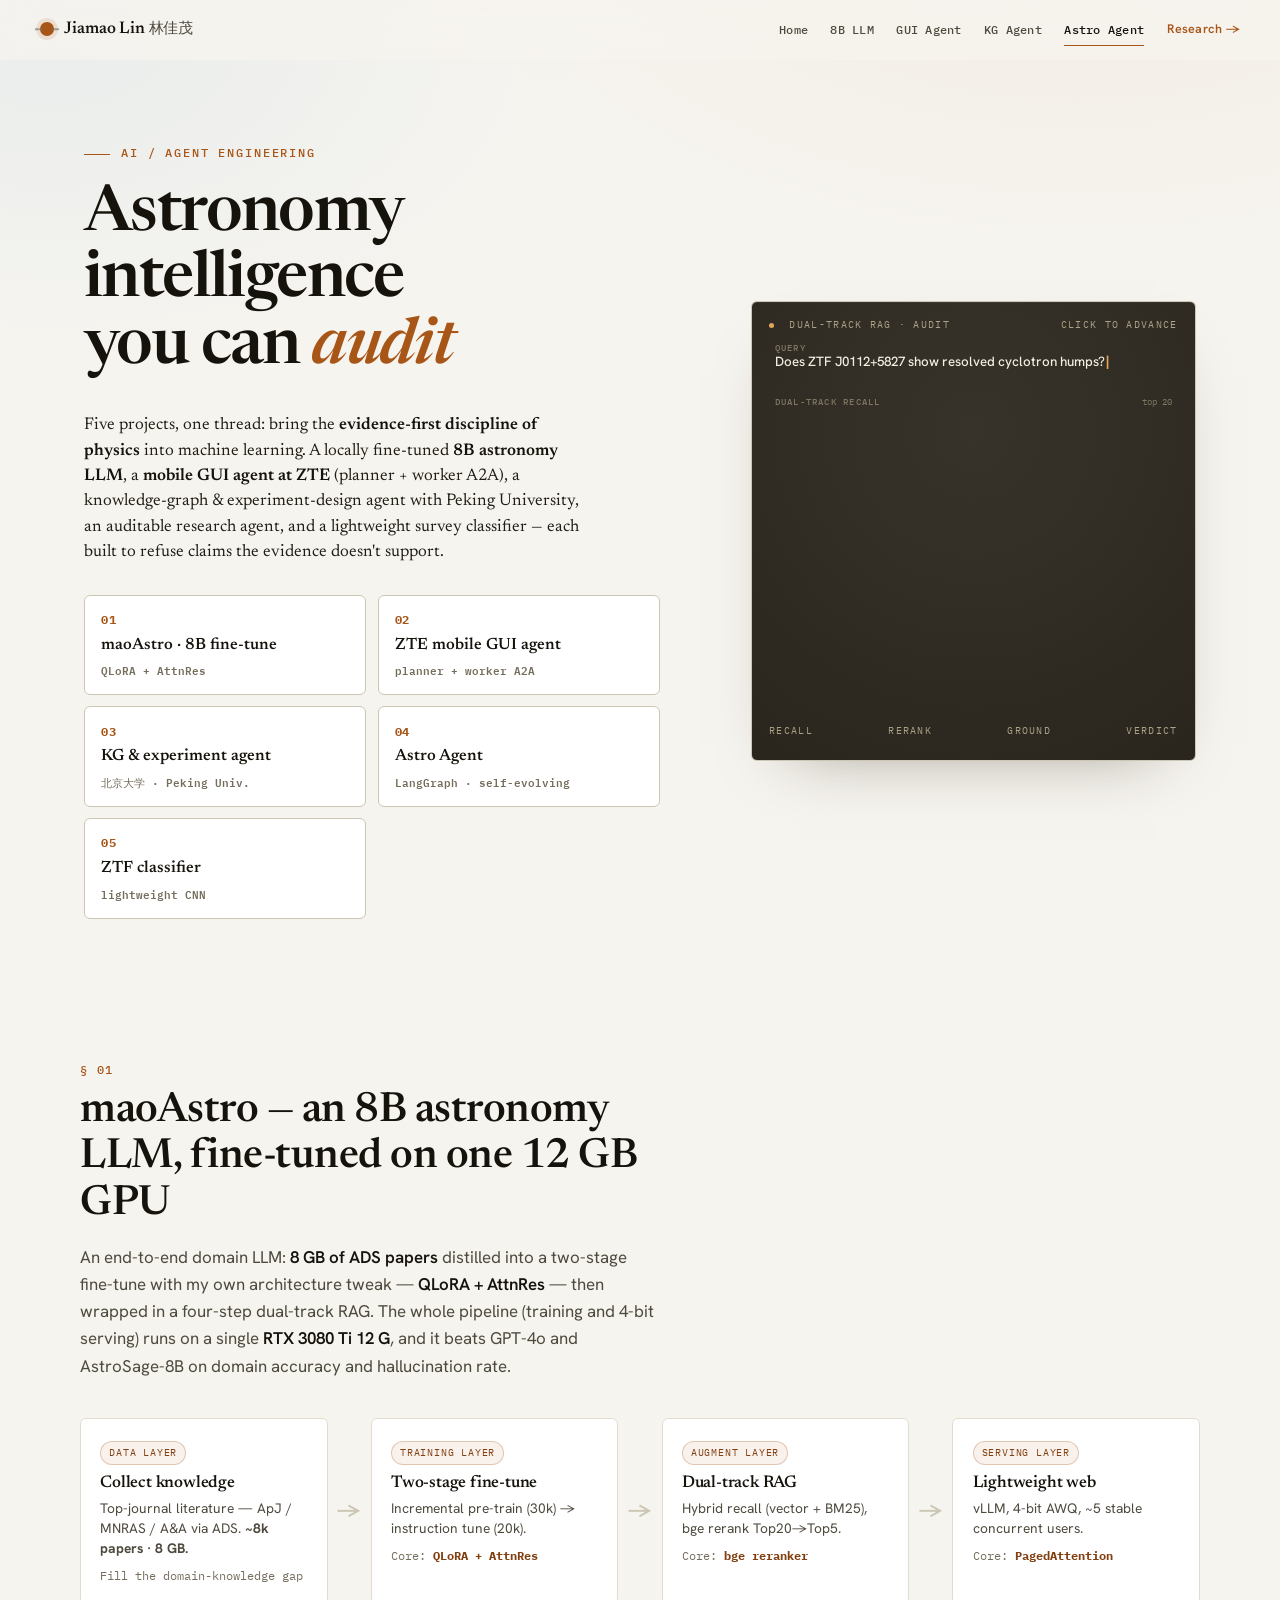
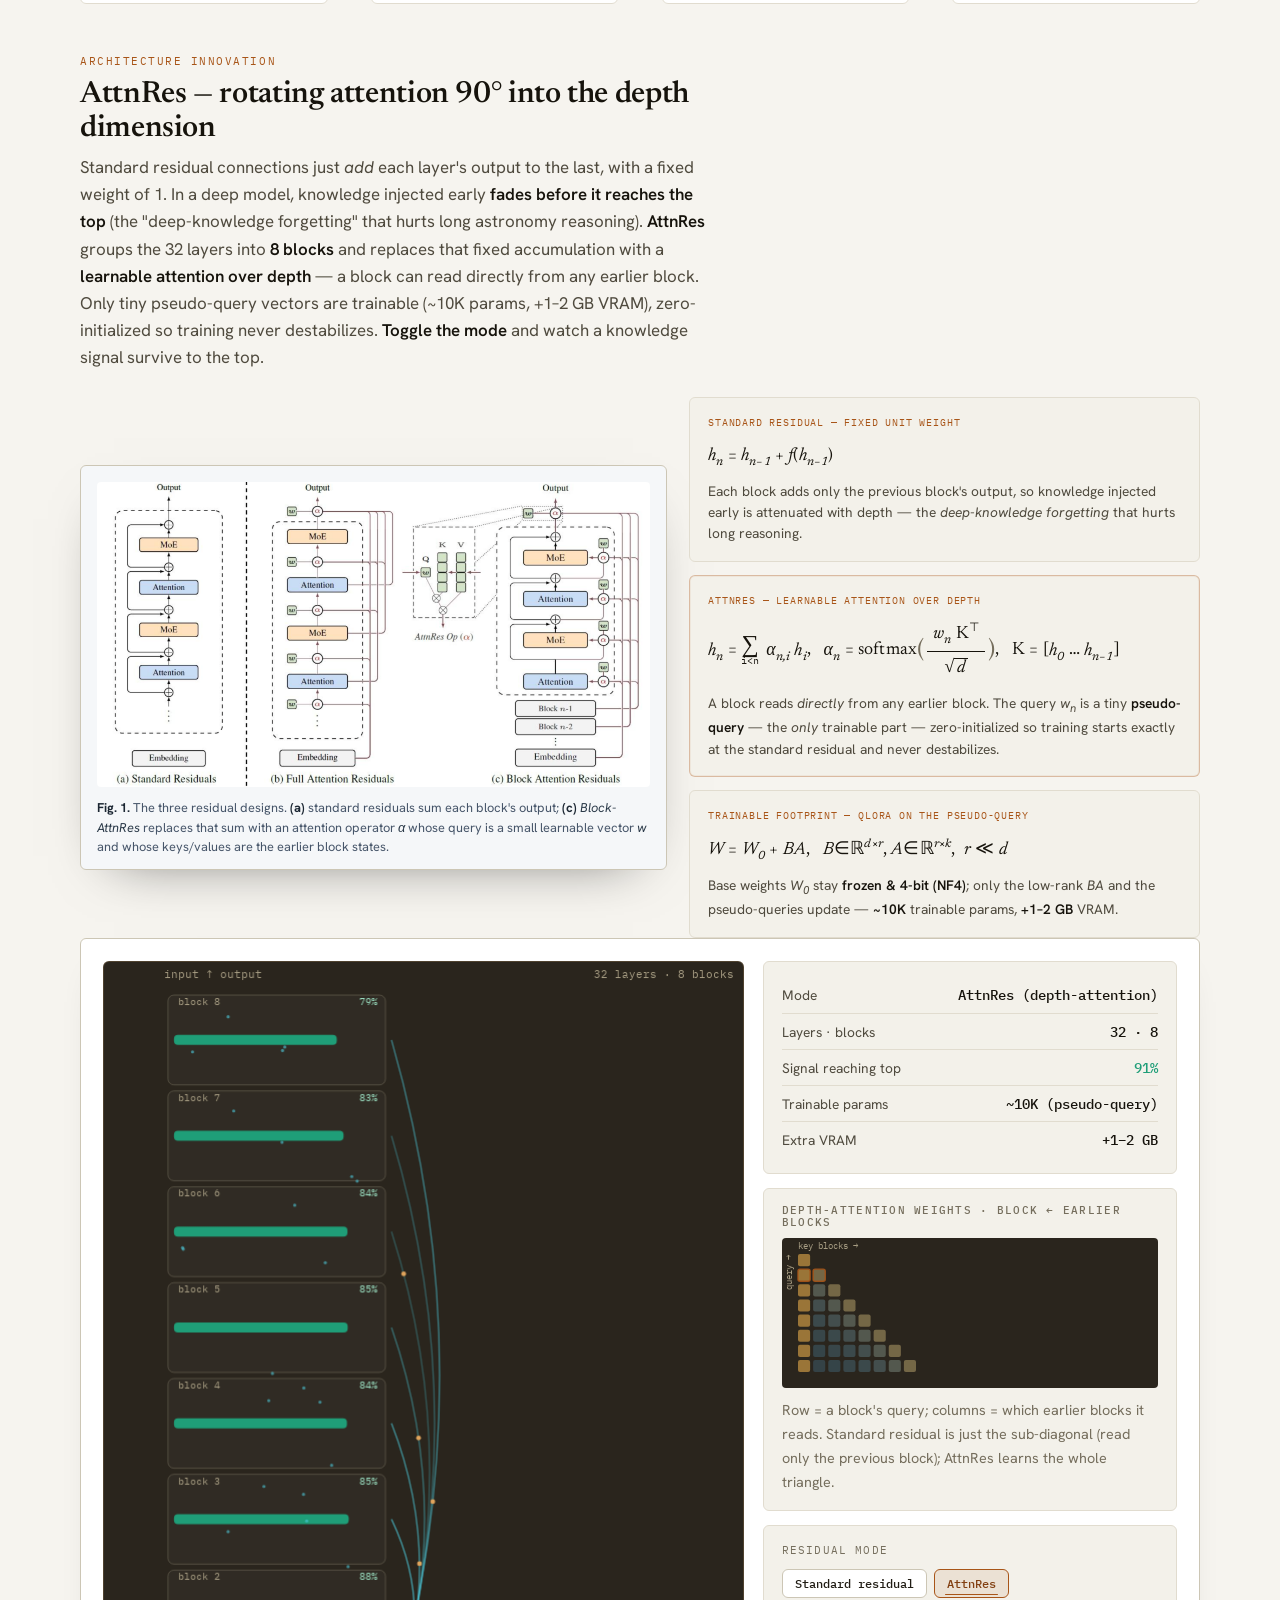
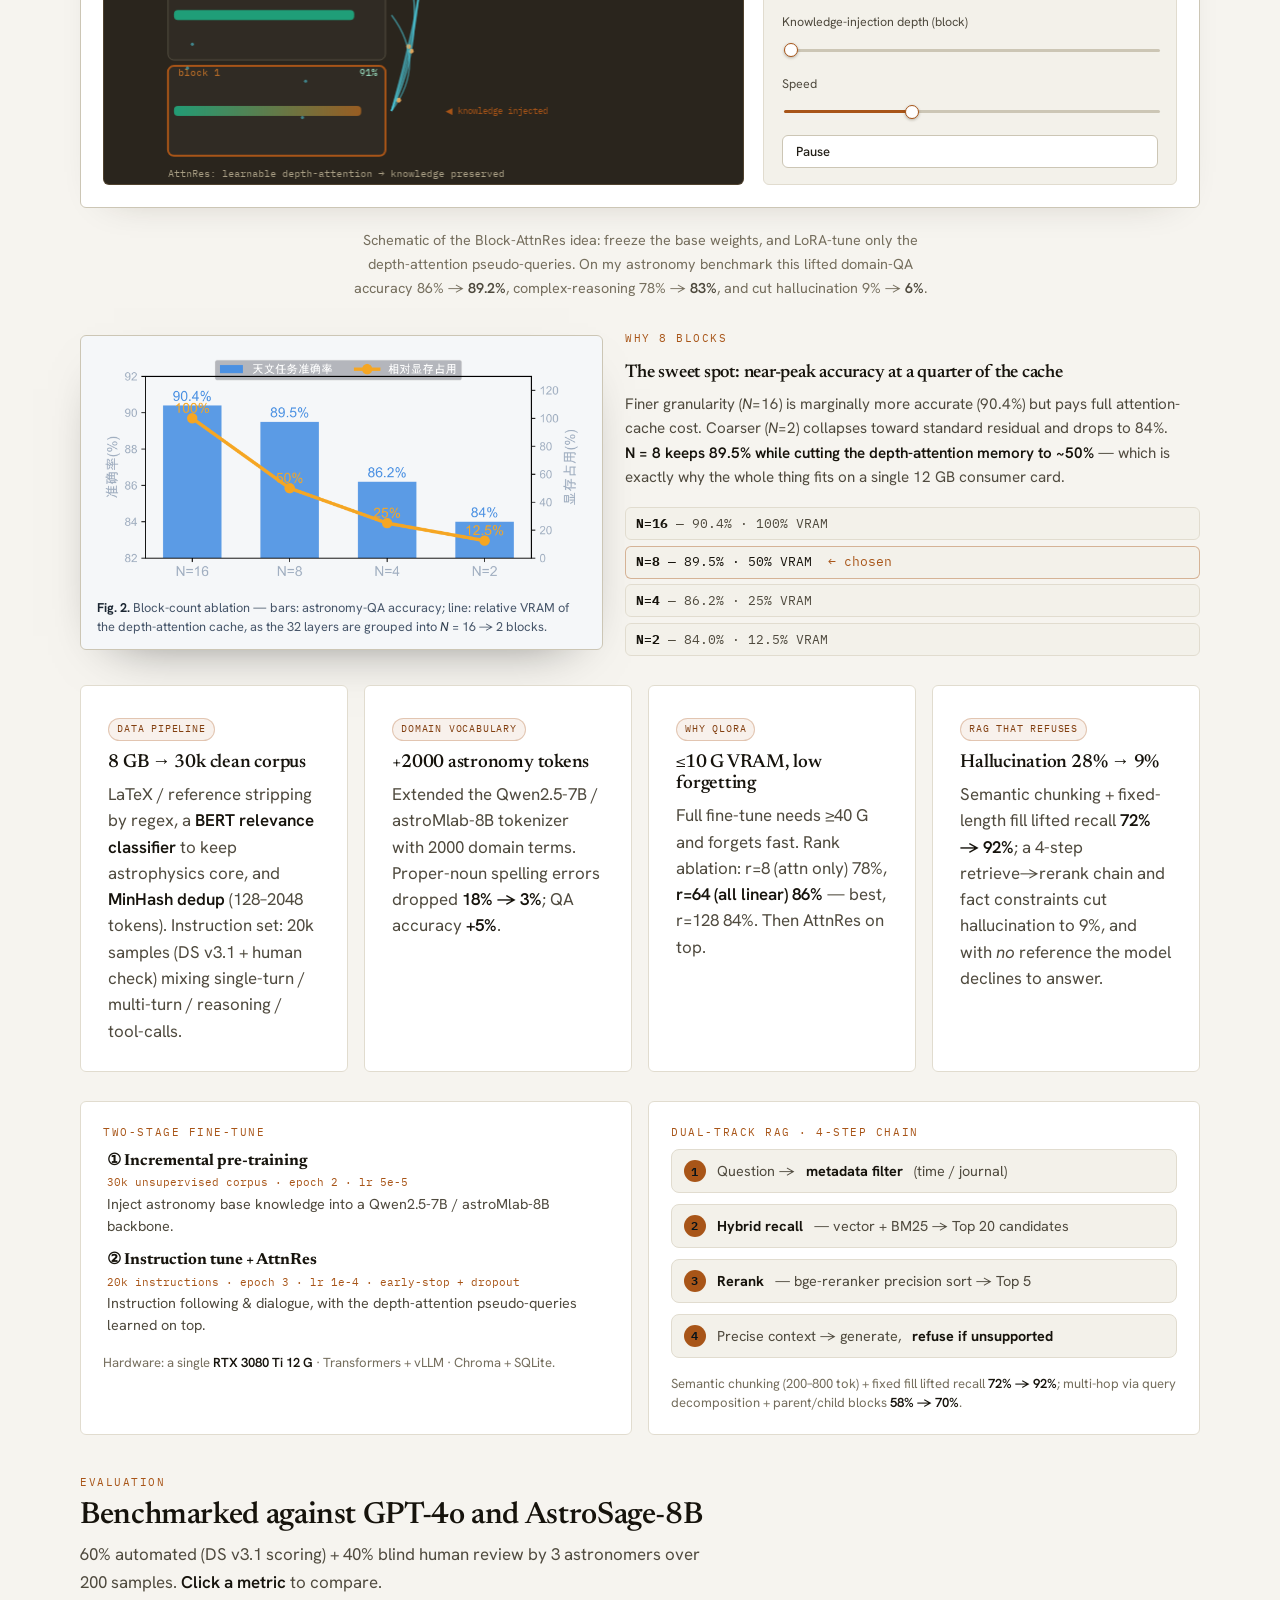
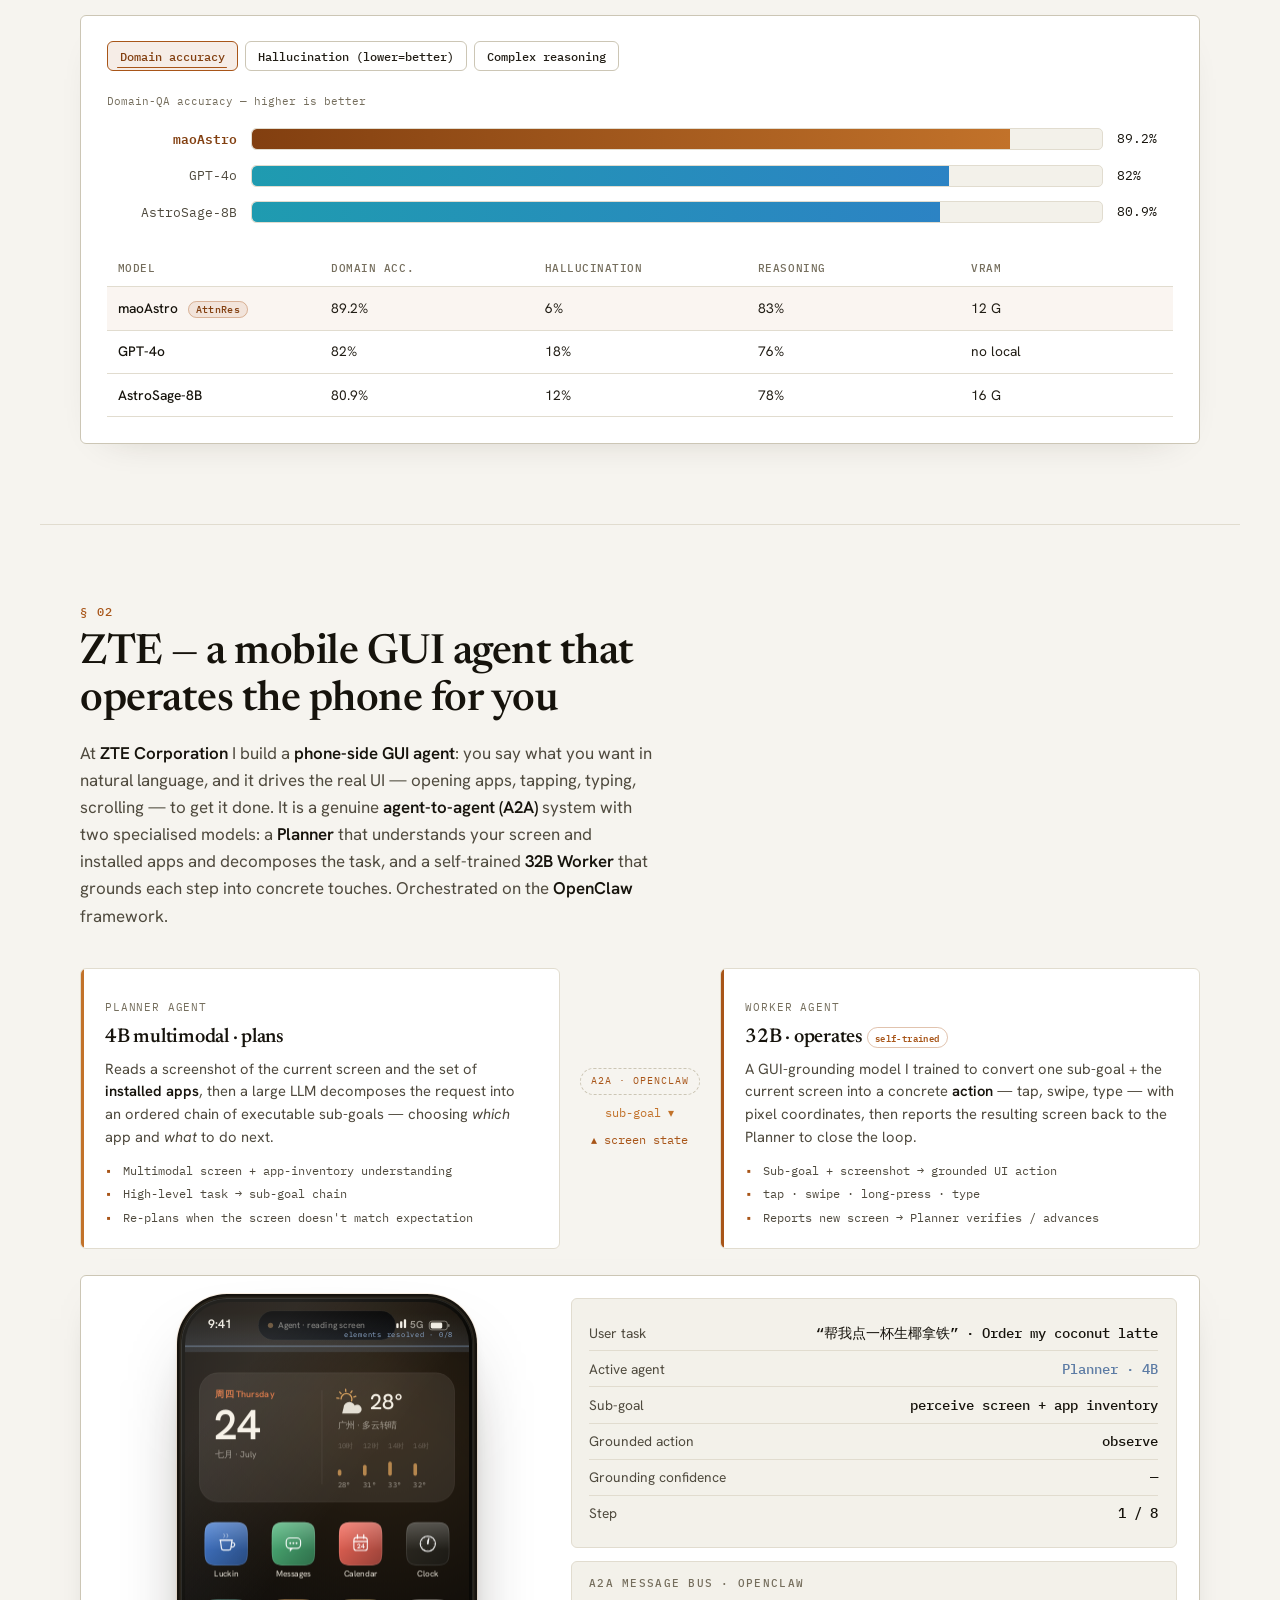
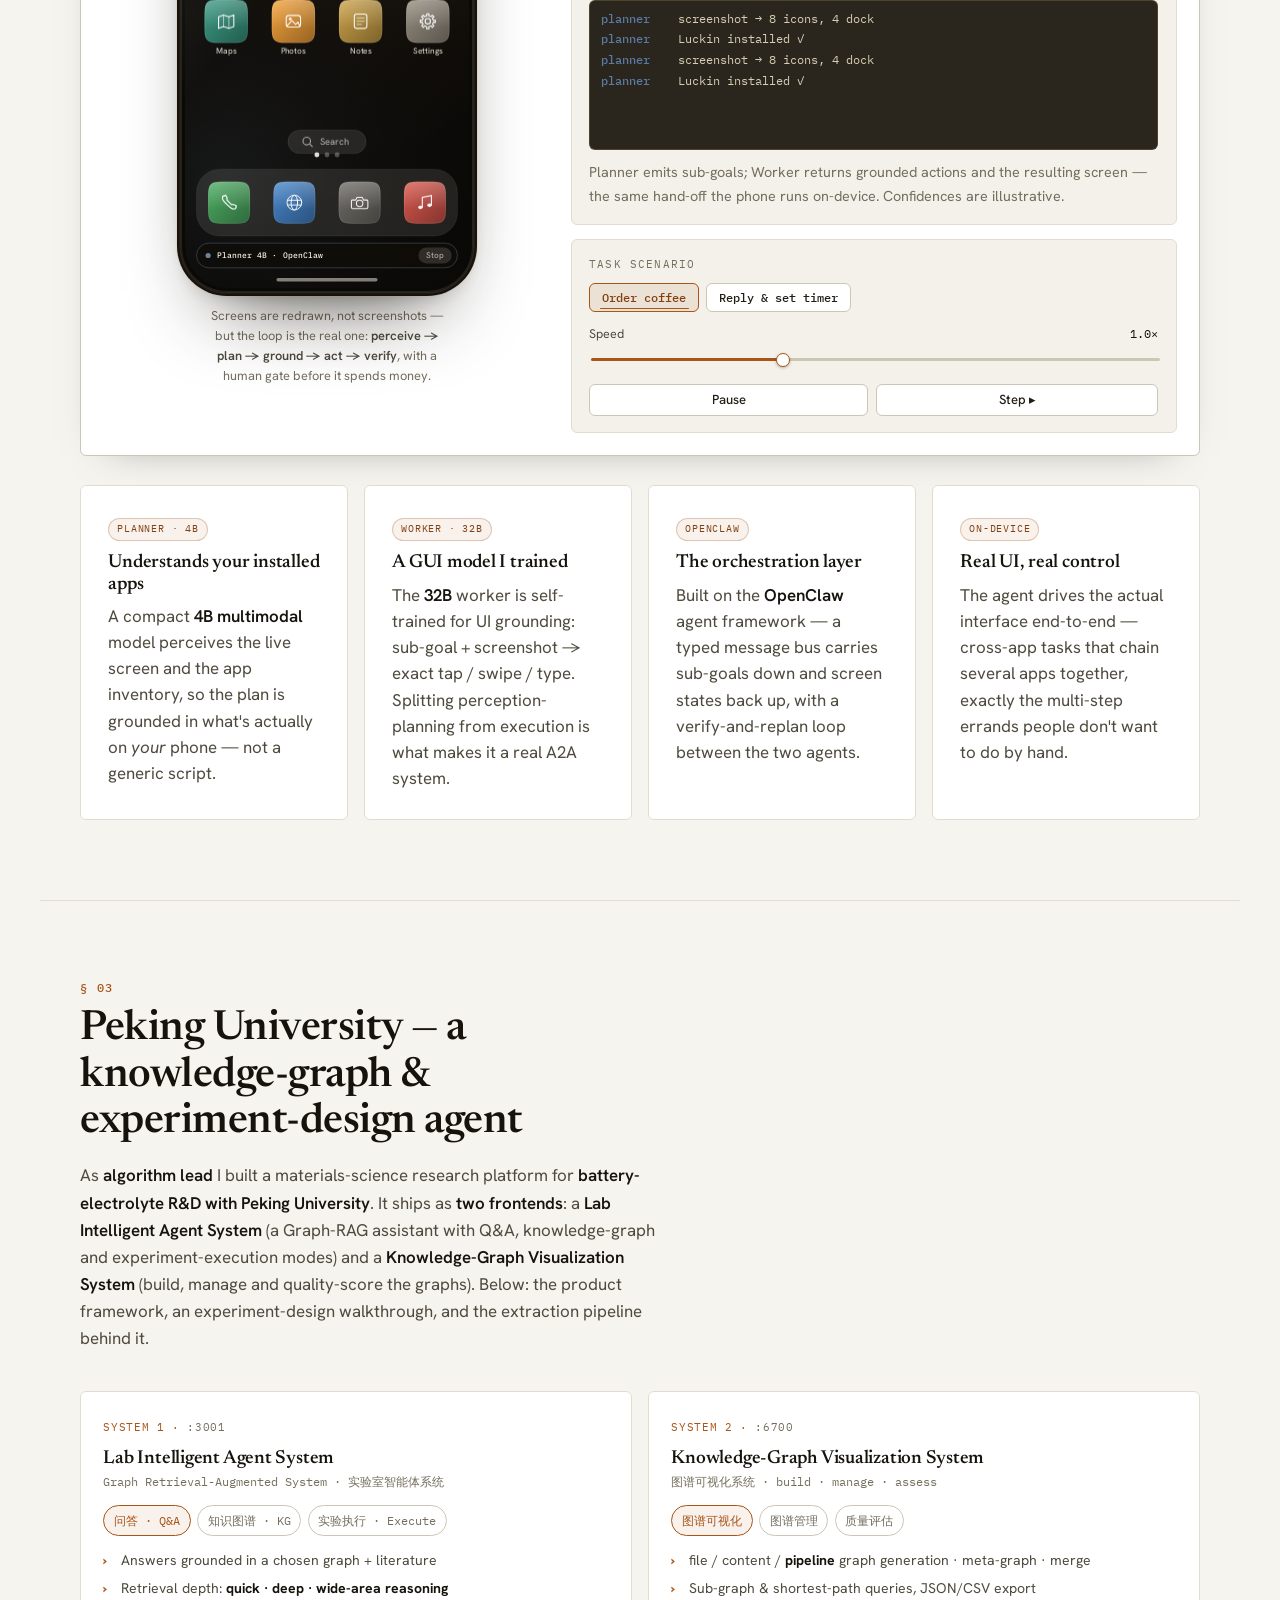
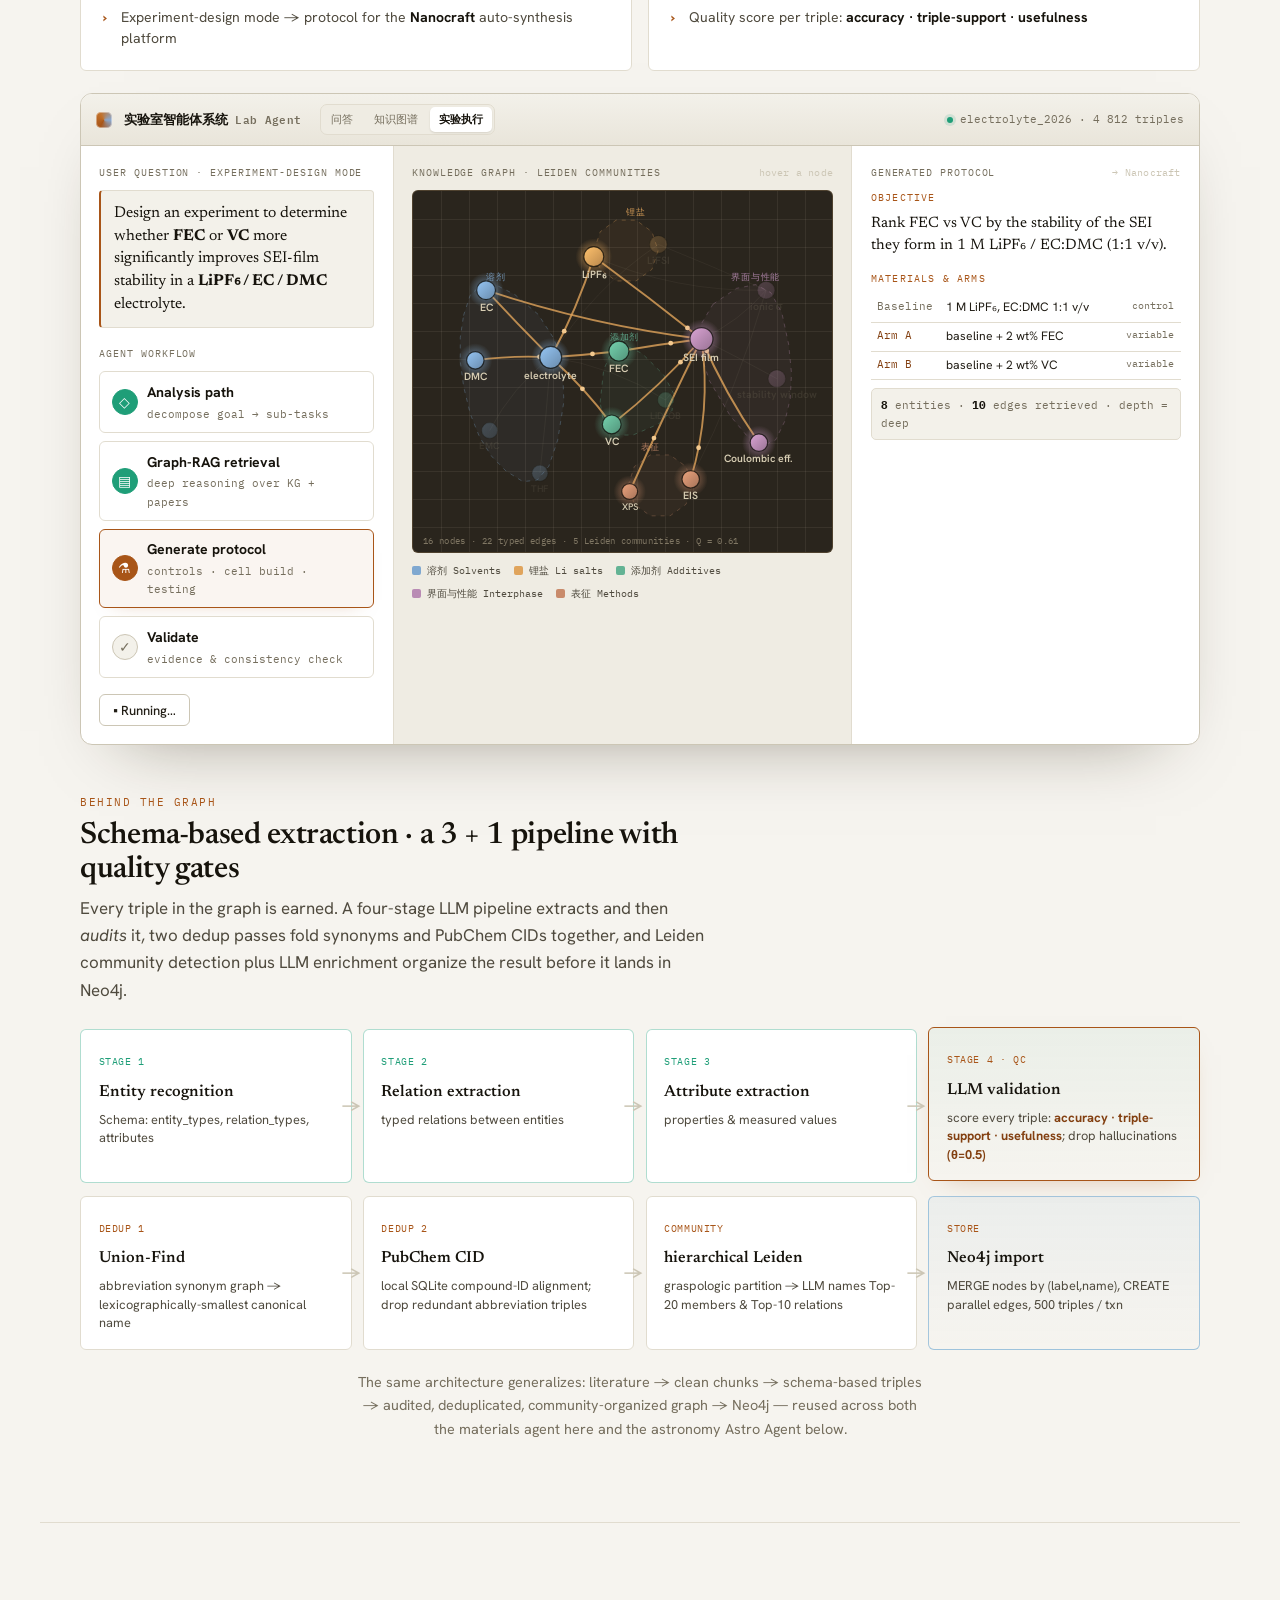
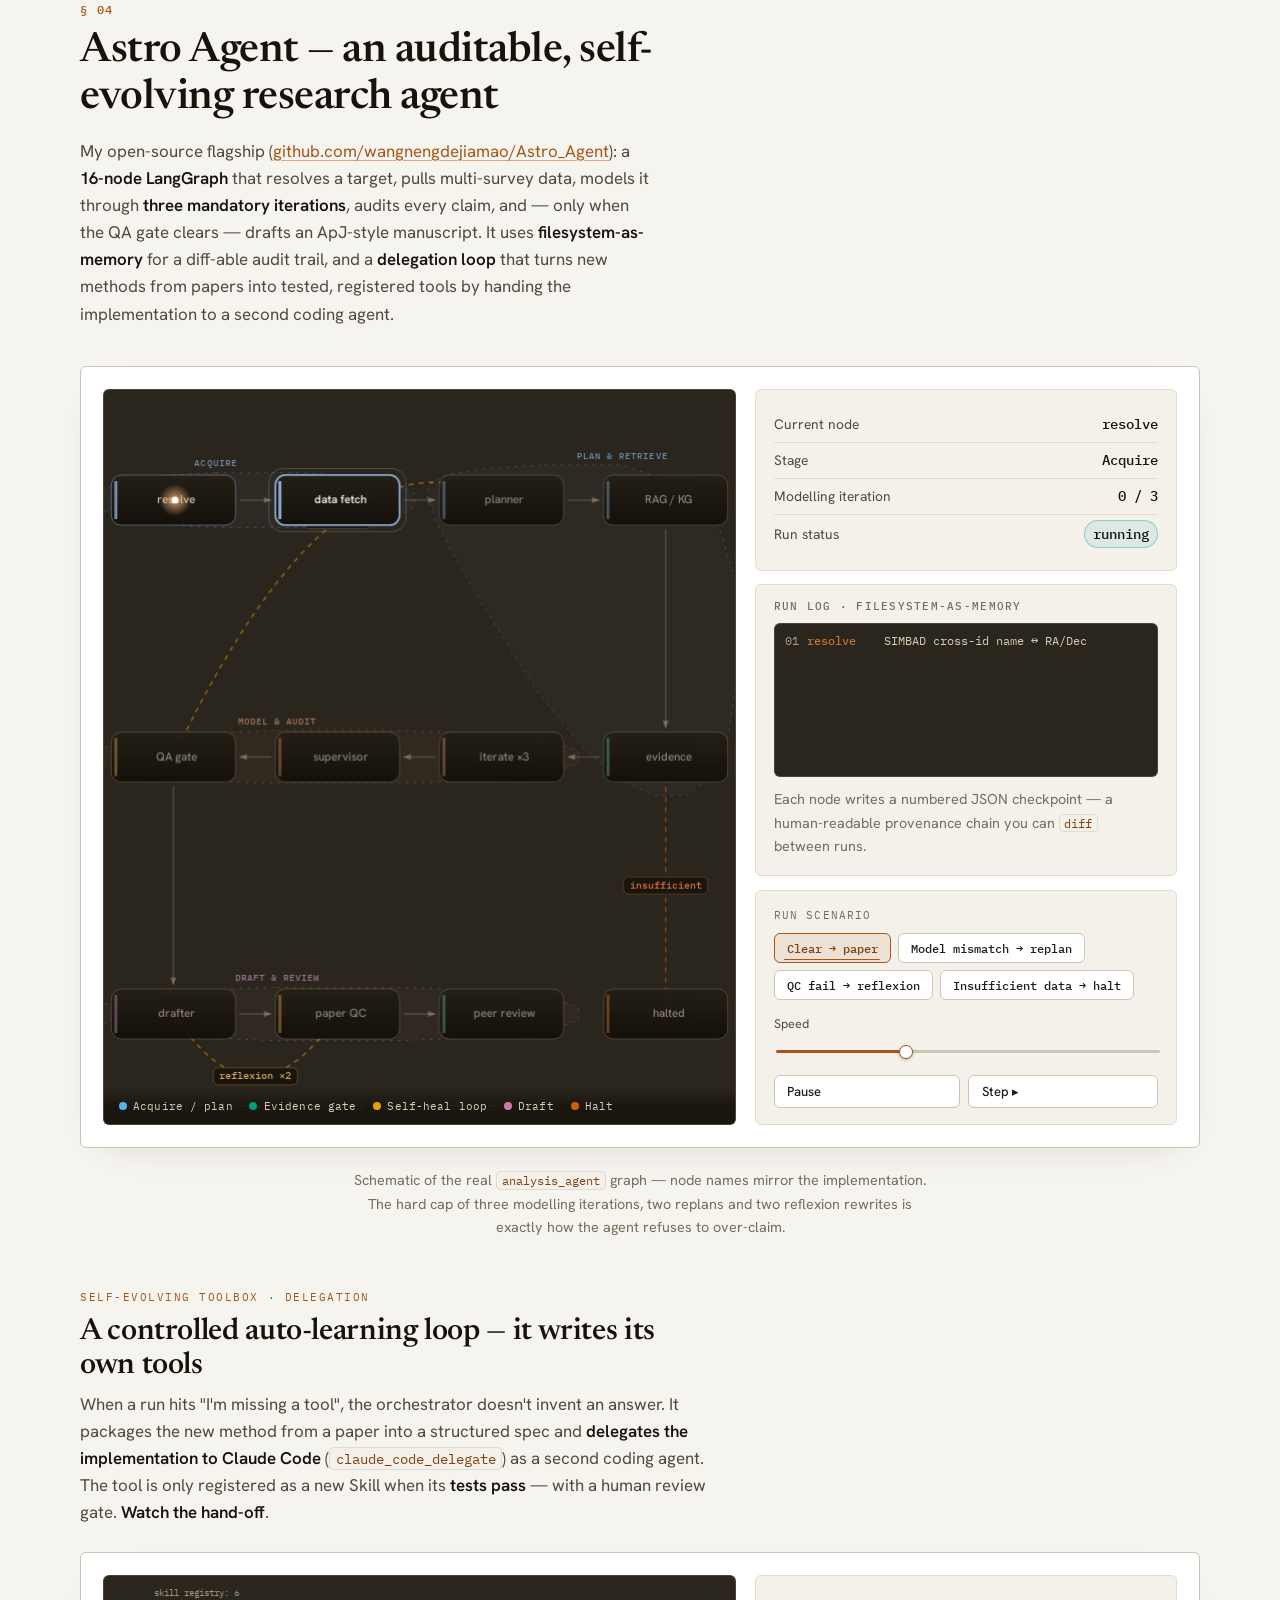
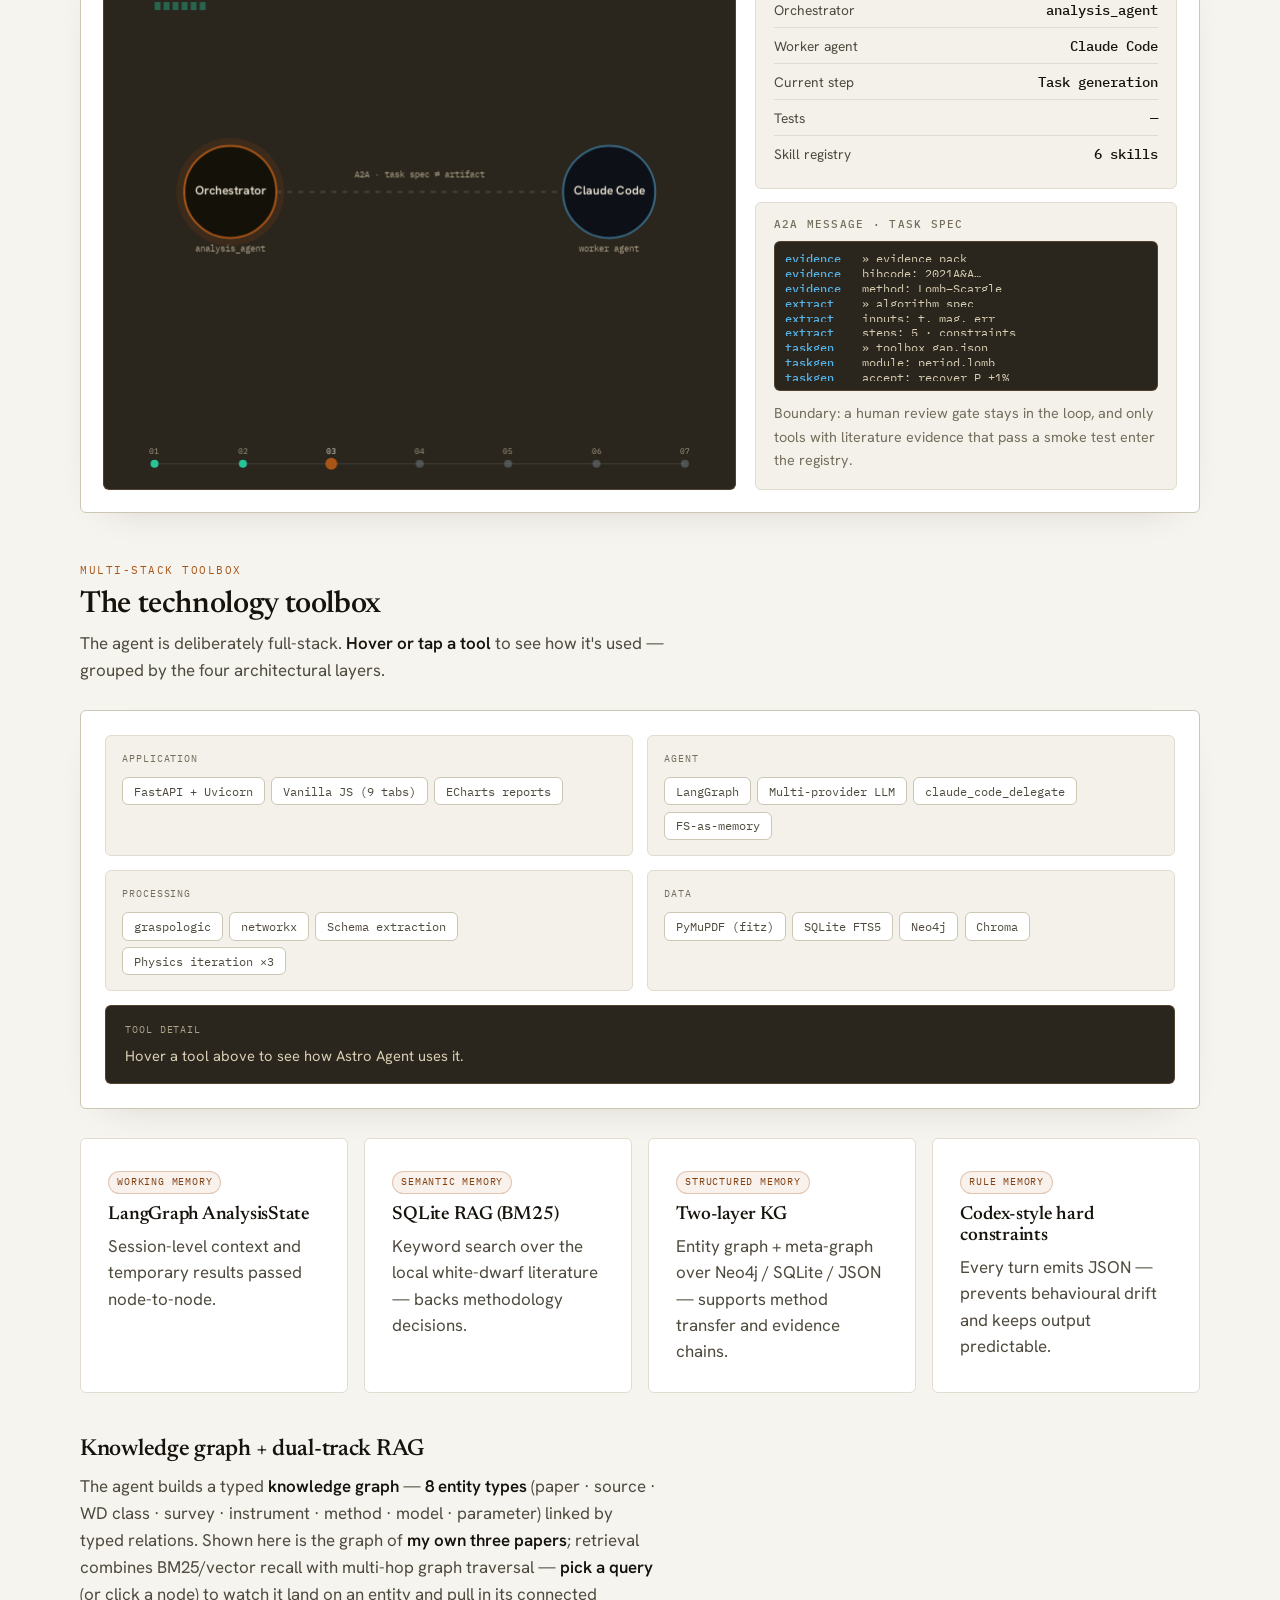
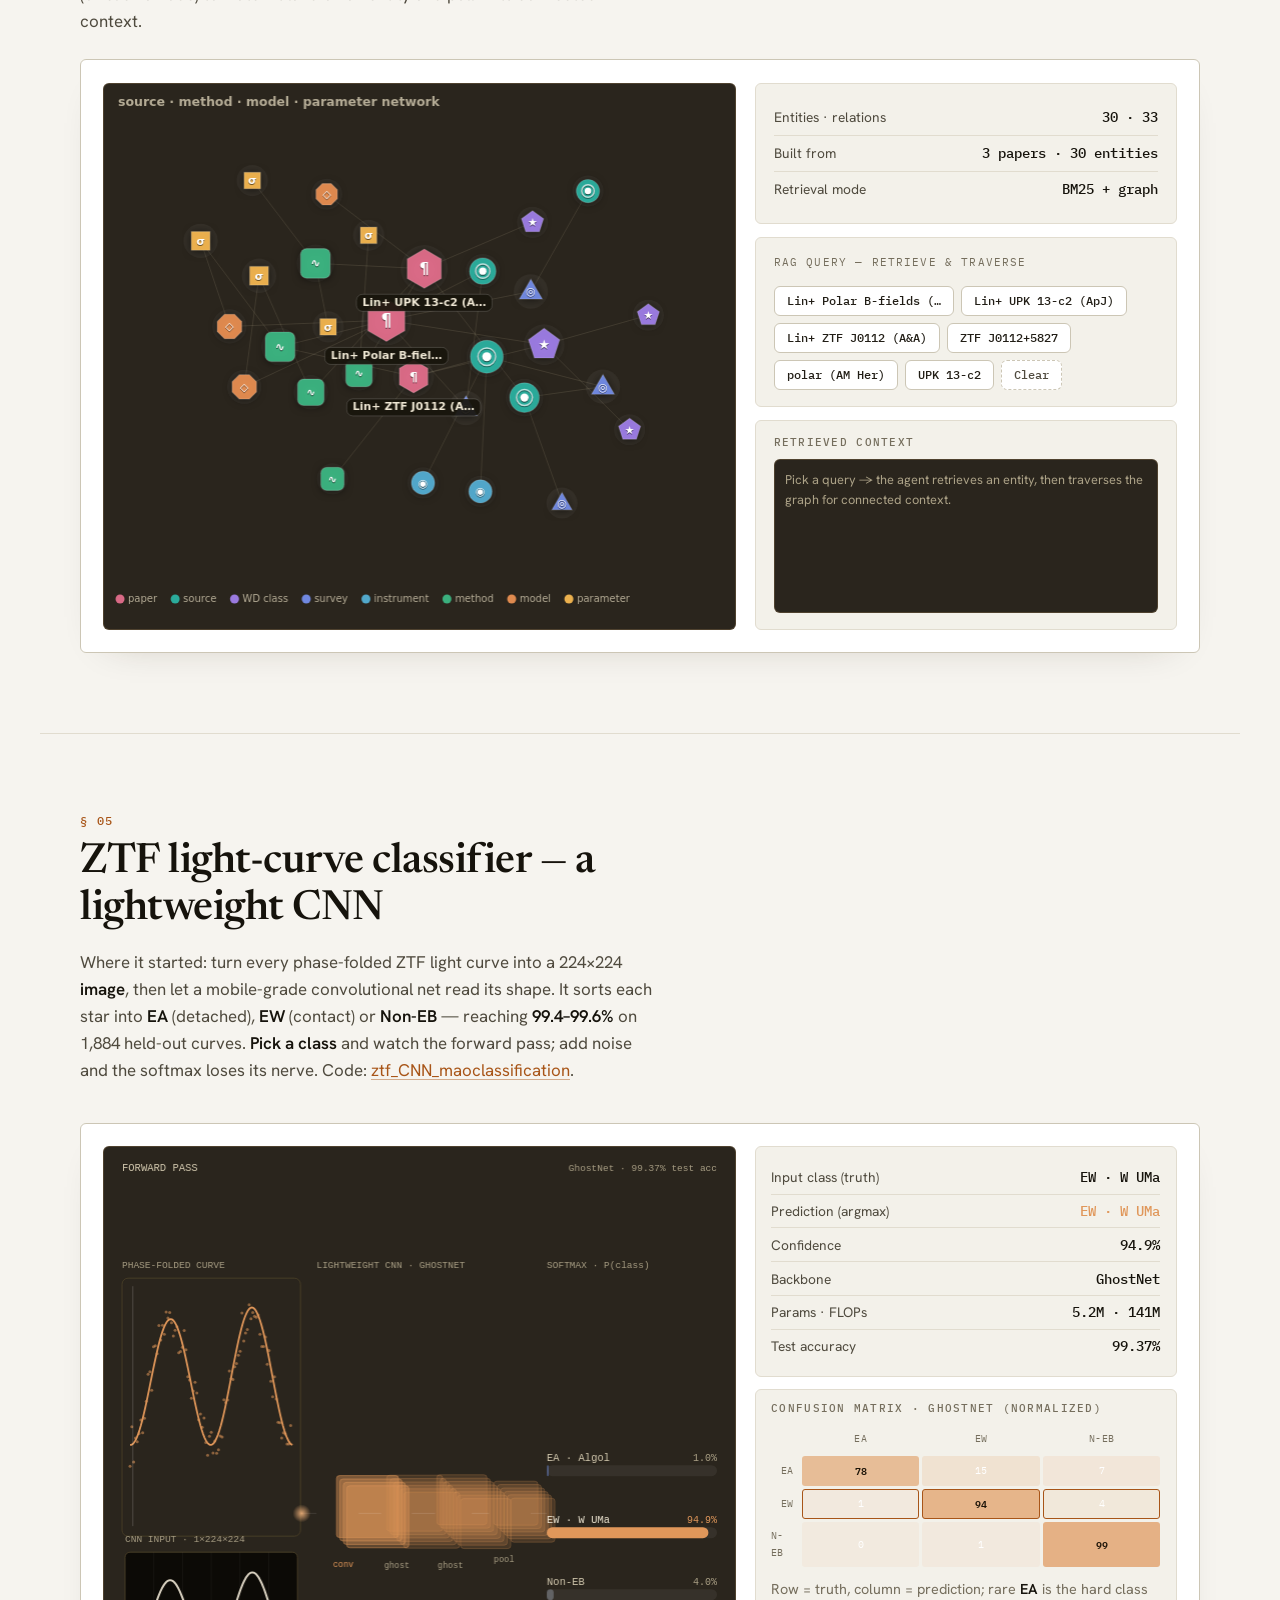
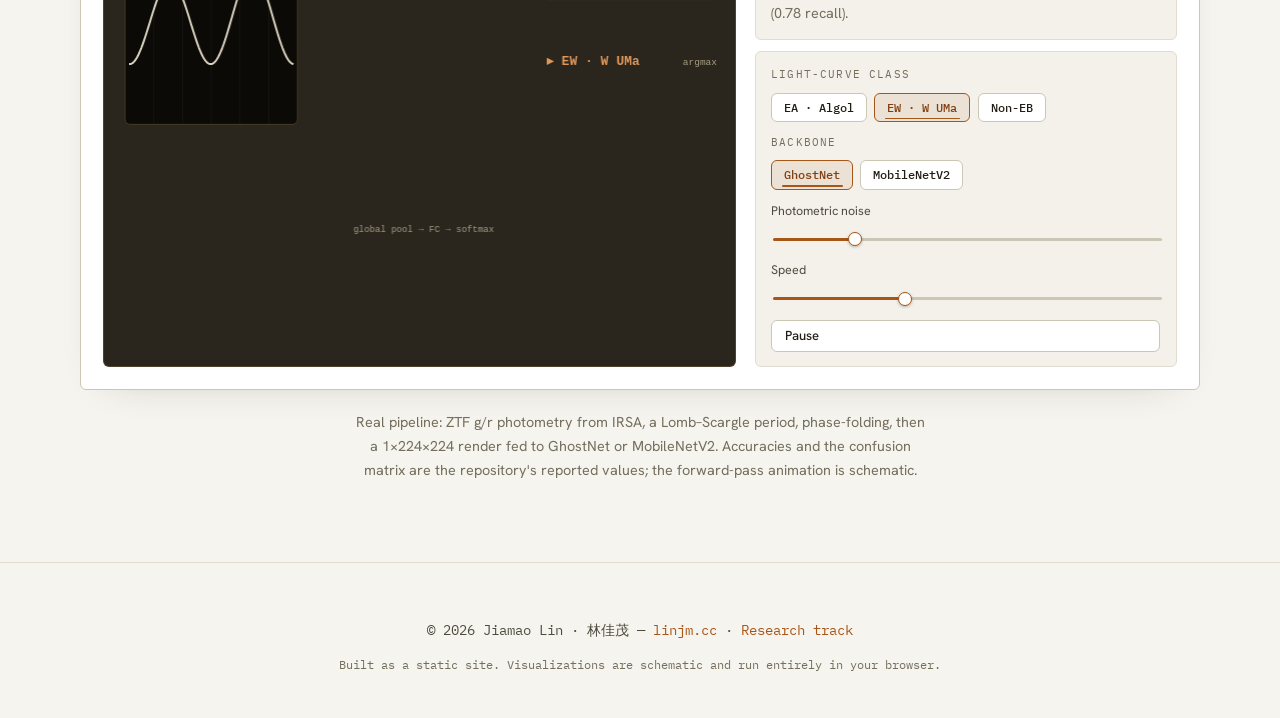
==== commit 758adb69: "Restore original website before portfolio edits" ====
--- a/ai.html
+++ b/ai.html
@@ -3,11 +3,11 @@
 <head>
 <meta charset="UTF-8">
 <meta name="viewport" content="width=device-width, initial-scale=1.0">
-<title>AI / Agents · Jiamao Lin 林佳茂 — Ontologies, Knowledge Graphs & Agents</title>
-<meta name="description" content="Jiamao Lin's AI engineering: evidence-grounded business knowledge graphs, enterprise ontologies and APS decision workbenches, astronomy LLMs, mobile GUI agents and research agents. Explore interactive project walkthroughs.">
+<title>AI / Agents · Jiamao Lin 林佳茂 — Fine-tuned Astronomy LLMs & Auditable Agents</title>
+<meta name="description" content="Jiamao Lin's AI / agent engineering: a locally fine-tuned 8B astronomy LLM (QLoRA + AttnRes), a knowledge-graph & experiment-design agent for materials science, the auditable A2A Astro Agent, and a lightweight ZTF CNN classifier.">
 <meta name="author" content="Jiamao Lin">
 <meta property="og:title" content="AI / Agents · Jiamao Lin 林佳茂">
-<meta property="og:description" content="From evidence to decisions: interactive business knowledge graphs, enterprise ontology workbenches, astronomy LLMs and auditable agents.">
+<meta property="og:description" content="Locally fine-tuned astronomy LLMs, dual-track RAG, knowledge graphs, and auditable LangGraph research agents — four projects, fully visualized.">
 <meta property="og:type" content="website">
 <link rel="icon" href="data:image/svg+xml,<svg xmlns='http://www.w3.org/2000/svg' viewBox='0 0 100 100'><circle cx='50' cy='50' r='30' fill='%23a85518'/><circle cx='62' cy='40' r='22' fill='%23140f08'/></svg>">
 <link rel="preconnect" href="https://fonts.googleapis.com">
@@ -15,8 +15,6 @@
 <link href="https://fonts.googleapis.com/css2?family=Newsreader:ital,opsz,wght@0,6..72,400;0,6..72,500;0,6..72,560;0,6..72,600;1,6..72,400;1,6..72,500&family=Hanken+Grotesk:wght@400;500;550;600;700&family=IBM+Plex+Mono:wght@400;500&display=swap" rel="stylesheet">
 <link rel="stylesheet" href="css/styles.css?v=38">
 <link rel="stylesheet" href="css/cosmic-theme.css?v=38">
-<link rel="stylesheet" href="css/ontology-portfolio.css?v=20261013-1">
-<link rel="stylesheet" href="css/ai-portfolio.css?v=20261013-2">
 </head>
 <body class="ai-body">
 
@@ -29,7 +27,6 @@
   </a>
   <nav class="nav-links" aria-label="Primary">
     <a href="index.html">Home</a>
-    <a href="#ontology">Ontology</a>
     <a href="#maoastro">8B&nbsp;LLM</a>
     <a href="#zte">GUI&nbsp;Agent</a>
     <a href="#jindu">KG&nbsp;Agent</a>
@@ -47,21 +44,20 @@
   <section class="ai-hero">
     <div class="ai-hero-text">
       <p class="eyebrow">AI / Agent Engineering</p>
-      <h1>From evidence<br>to <span class="accenty">intelligence.</span></h1>
+      <h1>Astronomy intelligence<br>you can <span class="accenty">audit</span></h1>
       <p class="ai-lede">
-        I build systems that connect <strong>sources, structured knowledge and decisions</strong>:
-        business knowledge graphs, enterprise ontologies and scheduling workbenches,
-        alongside astronomy LLMs, mobile GUI agents and research tools.
-        Explore how evidence becomes an object, how a rule is checked, and where a person makes the decision.
+        Five projects, one thread: bring the <strong>evidence-first discipline of physics</strong>
+        into machine learning. A locally fine-tuned <strong>8B astronomy LLM</strong>, a
+        <strong>mobile GUI agent at ZTE</strong> (planner + worker A2A), a knowledge-graph &amp;
+        experiment-design agent with Peking University, an auditable research agent, and a lightweight
+        survey classifier — each built to refuse claims the evidence doesn't support.
       </p>
       <div class="ai-hero-chips">
-        <a href="#ontology" class="ai-hchip"><b>01 · NEW</b> SUSTech · Crystal Ball <span>南方科技大学 · evidence &amp; expert knowledge</span></a>
-        <a href="#enterprise" class="ai-hchip"><b>02 · NEW</b> PKN · Ontology development <span>海通安恒 · objects, rules &amp; decisions</span></a>
-        <a href="#maoastro" class="ai-hchip"><b>03</b> maoAstro · 8B fine-tune <span>QLoRA + AttnRes</span></a>
-        <a href="#zte" class="ai-hchip"><b>04</b> ZTE mobile GUI agent <span>planner + worker A2A</span></a>
-        <a href="#jindu" class="ai-hchip"><b>05</b> KG &amp; experiment agent <span>北京大学 · Peking Univ.</span></a>
-        <a href="#astroagent" class="ai-hchip"><b>06</b> Astro Agent <span>LangGraph · self-evolving</span></a>
-        <a href="#cnn" class="ai-hchip"><b>07</b> ZTF classifier <span>lightweight CNN</span></a>
+        <a href="#maoastro" class="ai-hchip"><b>01</b> maoAstro · 8B fine-tune <span>QLoRA + AttnRes</span></a>
+        <a href="#zte" class="ai-hchip"><b>02</b> ZTE mobile GUI agent <span>planner + worker A2A</span></a>
+        <a href="#jindu" class="ai-hchip"><b>03</b> KG &amp; experiment agent <span>北京大学 · Peking Univ.</span></a>
+        <a href="#astroagent" class="ai-hchip"><b>04</b> Astro Agent <span>LangGraph · self-evolving</span></a>
+        <a href="#cnn" class="ai-hchip"><b>05</b> ZTF classifier <span>lightweight CNN</span></a>
       </div>
     </div>
     <div class="ai-hero-visual" aria-label="A retrieval audit, animated">
@@ -76,72 +72,9 @@
     </div>
   </section>
 
-  <section id="ontology" class="section ontology-section portfolio-overview">
-    <div class="section-head">
-      <p class="eyebrow">Selected engineering · 南方科技大学 / 海通安恒</p>
-      <h2>From evidence to knowledge.<br>From knowledge to decisions.</h2>
-      <p>Two project workbenches: Crystal Ball for source-grounded research at SUSTech,
-      and PKN for enterprise ontology development. Explore the objects, evidence and rules behind each workflow.</p>
-    </div>
-<div class="project-pair">
-      <a class="project-cover cover-research" href="#sustech">
-        <div class="cover-heading"><span>01 / RESEARCH INTELLIGENCE</span><span aria-hidden="true">↗</span></div>
-        <div class="cover-art" aria-hidden="true"><svg viewBox="0 0 540 200"><defs><radialGradient id="sphereFill"><stop stop-color="#214356" stop-opacity=".3"/><stop offset="1" stop-color="#10212b" stop-opacity=".15"/></radialGradient></defs><circle cx="270" cy="100" r="85" fill="url(#sphereFill)" stroke="#70b8d0" stroke-opacity=".35"/><ellipse cx="270" cy="100" rx="130" ry="28" fill="none" stroke="#74a8bc" stroke-opacity=".4" transform="rotate(-20 270 100)"/><ellipse cx="270" cy="100" rx="52" ry="85" fill="none" stroke="#74a8bc" stroke-opacity=".25"/><path d="M178 91L240 56 307 70 349 123 273 153 217 129 240 56 270 103 307 70M178 91L270 103 349 123M217 129L270 103 273 153" fill="none" stroke="#9db9c5" stroke-opacity=".7"/><g fill="#afdce6"><circle cx="178" cy="91" r="4"/><circle cx="240" cy="56" r="5"/><circle cx="307" cy="70" r="4"/><circle cx="349" cy="123" r="4"/><circle cx="273" cy="153" r="4"/><circle cx="217" cy="129" r="4"/><circle cx="270" cy="103" r="8"/></g><path d="M74 78H145M382 140H464" stroke="#416476"/><text x="68" y="67" fill="#83a3b5" font-size="10">EVIDENCE</text><text x="395" y="160" fill="#83a3b5" font-size="10">REASONING</text></svg></div>
-        <div class="cover-copy"><p>南方科技大学 · 商学院项目</p><h3>水晶球 <span>Crystal Ball</span></h3><p class="cover-desc">把企业材料、专家知识和推理结论<br>连接成可追溯的研究工作台。</p><div class="cover-bottom"><span>Knowledge Graph / Graph RAG</span><b>进入证据工作台 →</b></div></div>
-      </a>
-      <a class="project-cover cover-enterprise" href="#enterprise">
-        <div class="cover-heading"><span>02 / INDUSTRIAL INTELLIGENCE</span><span aria-hidden="true">↗</span></div>
-        <div class="cover-art" aria-hidden="true"><svg viewBox="0 0 540 200"><g fill="none" stroke="#84735d" stroke-opacity=".4"><path d="M125 55L270 18 415 55 270 94Z M125 105L270 68 415 105 270 144Z M125 155L270 118 415 155 270 194Z"/><path d="M125 55V155M270 94V194M415 55V155" stroke-dasharray="3 5"/></g><g fill="#172c30" stroke="#6abaae"><path d="M171 55L214 44 247 53 204 64Z"/><path d="M282 55L343 40 376 49 315 64Z"/></g><g fill="#2b2b29" stroke="#d0ac76"><path d="M198 107L285 85 318 94 231 116Z"/><path d="M263 149L338 130 373 139 297 159Z"/></g><g fill="#a6c9c3"><circle cx="171" cy="55" r="3"/><circle cx="318" cy="94" r="3"/><circle cx="297" cy="159" r="3"/></g><path d="M204 64V83L231 90V116M318 94V116L297 122V159" fill="none" stroke="#b8a074"/><text x="62" y="112" fill="#9aaea8" font-size="10">RULES</text><text x="407" y="149" fill="#b6a48c" font-size="10">SCHEDULE</text></svg></div>
-        <div class="cover-copy"><p>海通安恒 · 企业工程项目</p><h3>PKN <span>Ontology Development</span></h3><p class="cover-desc">把原始资料、业务对象与规则<br>组织成可验证、可追溯的专业知识网络。</p><div class="cover-bottom"><span>Source / Ontology / Validation</span><b>进入本体工作台 →</b></div></div>
-      </a>
-    </div>
-    </section>
-  <section class="section studio-section case-study" id="sustech" aria-labelledby="sustechTitle">
-    <div class="case-intro"><div><p class="studio-eyebrow">CASE 01 / 南方科技大学 · SUSTECH</p><h2 id="sustechTitle">结论背后，<br><span>看得见证据。</span></h2></div><div class="case-description"><p>商业计划书中的一句话，如何成为可信的判断？水晶球将原文、结构化事实与专家条件连接起来，让研究者沿着推理路径核对证据，并找到下一步需要补问的问题。</p><div class="case-tags"><span>材料抽取</span><span>知识图谱</span><span>证据溯源</span><span>专家协作</span></div></div></div>
-    <div class="demo-workbench research-workbench" id="researchDemo">
-      <div class="workbench-top"><div class="workbench-brand"><span class="crystal-mark" aria-hidden="true">◇</span><strong>水晶球 <small>研究工作台</small></strong></div><span class="demo-label">交互演示 · 全部为虚构材料</span></div>
-      <div class="crystal-shell"><aside class="crystal-sidebar"><p class="workspace-role">研究工作台<small>RESEARCH WORKSPACE</small></p><p class="sidebar-caption">工作空间</p>      <div class="crystal-navigation" role="tablist" aria-label="研究工作台视图">
-        <button type="button" role="tab" id="tab-materials" aria-controls="panel-materials" aria-selected="false" tabindex="-1" data-research-view="materials">材料室</button>
-        <button type="button" role="tab" id="tab-evidence" aria-controls="panel-evidence" aria-selected="true" data-research-view="evidence">知识图谱</button>
-        <button type="button" role="tab" id="tab-reasoning" aria-controls="panel-reasoning" aria-selected="false" tabindex="-1" data-research-view="reasoning">推理路径</button>
-        <button type="button" role="tab" id="tab-report" aria-controls="panel-report" aria-selected="false" tabindex="-1" data-research-view="report">分析报告</button>
-      </div><div class="workspace-footer">◇ 合成演示空间<br>材料、来源与判断可回读</div></aside><div class="crystal-main">      <div class="workbench-query"><span class="query-icon" aria-hidden="true">⌕</span><div><span>当前研究问题</span><strong>这家企业，已经完成商业化验证了吗？</strong></div><span class="query-badge">示例项目 A</span></div>
-
-      <div class="research-toolbar"><p><i class="legend-dot cyan"></i> 来源 <i class="legend-dot blue"></i> 事实 <i class="legend-dot amber"></i> 判断 <span>点击节点，查看原文与依据</span></p><button type="button" class="demo-btn" id="addEvidence" aria-pressed="false">＋ 加入补充证据</button></div>
-      <div role="tabpanel" id="panel-materials" aria-labelledby="tab-materials" hidden><div id="researchMaterials" class="research-materials"></div></div>
-      <div role="tabpanel" id="panel-evidence" aria-labelledby="tab-evidence">
-        <div class="evidence-layout"><div class="graph-viewport"><div class="evidence-graph" id="evidenceGraph" aria-label="证据网络，点击节点查看详情"></div></div><aside class="evidence-inspector" id="evidenceInspector" aria-label="选中节点的证据详情" aria-live="polite"></aside></div>
-      </div>
-      <div role="tabpanel" id="panel-reasoning" aria-labelledby="tab-reasoning" hidden><div id="reasoningContent" class="reasoning-content"></div></div>
-      <div role="tabpanel" id="panel-report" aria-labelledby="tab-report" hidden><div id="reportContent" class="report-content"></div></div>
-      <div class="research-result" role="status" aria-live="polite"><span class="result-icon" id="researchResultIcon">!</span><div><strong id="researchVerdict">试点部署 ≠ 商业化验证</strong><p id="researchNext">还需要合同、验收与回款证据，才能继续判断。</p></div><span class="result-count" id="researchCoverage">1 / 3 条件有材料</span></div>
-      </div></div>
-    </div>
-    <div class="contribution-strip"><span>我的工作 <small>CONTRIBUTION</small></span><p><strong>知识管线</strong>材料解析、事实抽取、来源定位</p><p><strong>推理组织</strong>图谱检索、条件关联、证据缺口</p><p><strong>研究交互</strong>原文回读、专家复核、研究摘要</p></div>
-    <p class="case-footnote">基于实际项目架构重制的浏览器演示；企业名称、原文片段和判断均为合成示例。演示展示证据组织方式，不执行线上模型或投资评估。</p>
-  </section>
-  <section class="section studio-section case-study" id="enterprise" aria-labelledby="enterpriseTitle">
-    <div class="case-intro"><div><p class="studio-eyebrow">CASE 02 / 海通安恒 · ENTERPRISE AI</p><h2 id="enterpriseTitle">让业务知识，<br><span>成为可用的本体。</span></h2></div><div class="case-description"><p>业务知识如何从原始文档变成系统能够使用的对象和规则？PKN 按照资料接入、数据画像、本体建模、规则审核与验证交付组织工作。点击本体条目，沿着来源与依赖关系查看它的依据。</p><div class="case-tags"><span>PKN 本体</span><span>规则治理</span><span>有限产能试排</span><span>方案对比</span></div></div></div>
-    <div class="demo-workbench enterprise-workbench" id="enterpriseDemo">
-      <div class="workbench-top"><div class="workbench-brand"><span class="pkn-mark" aria-hidden="true">P</span><strong>PKN <small>本体开发工作台</small></strong></div><span class="demo-label">重制演示 · 虚构资料与业务对象</span></div>
-      <div class="pkn-shell"><aside class="pkn-sidebar"><div class="pkn-project-label"><span>当前项目</span><strong>制造交付 · 示例</strong><small>业务知识 → 本体 → 决策</small></div><div class="pkn-navigation" role="tablist" aria-label="本体开发工作台模块">
-        <button type="button" role="tab" id="tab-pkn-sources" aria-controls="panel-pkn-sources" aria-selected="false" tabindex="-1" data-pkn-view="sources"><b>01</b>资料接入</button>
-        <button type="button" role="tab" id="tab-pkn-mapping" aria-controls="panel-pkn-mapping" aria-selected="false" tabindex="-1" data-pkn-view="mapping"><b>02</b>对象映射</button>
-        <button type="button" role="tab" id="tab-pkn-graph" aria-controls="panel-pkn-graph" aria-selected="true" data-pkn-view="graph"><b>03</b>本体网络</button>
-        <button type="button" role="tab" id="tab-pkn-rules" aria-controls="panel-pkn-rules" aria-selected="false" tabindex="-1" data-pkn-view="rules"><b>04</b>规则校验</button>
-        <button type="button" role="tab" id="tab-pkn-aps" aria-controls="panel-pkn-aps" aria-selected="false" tabindex="-1" data-pkn-view="aps"><b>05</b>APS 试排</button>
-      </div><div class="pkn-project-footer"><span class="pkn-status-dot"></span>浏览器演示<br>草稿 · 待业务复核</div></aside><div class="pkn-main">
-      <div role="tabpanel" id="panel-pkn-sources" aria-labelledby="tab-pkn-sources" hidden><div class="pkn-panel-heading"><span>PROJECT / INTAKE</span><h3>从原始资料开始</h3><p>资料保留出处，抽取结果作为候选进入后续建模。</p></div><div class="pkn-source-list" id="pknSources"></div><div id="pknSourcePreview" class="pkn-source-preview" aria-live="polite"></div><button type="button" class="pkn-action" data-pkn-jump="mapping">查看对象映射 →</button></div>
-      <div role="tabpanel" id="panel-pkn-mapping" aria-labelledby="tab-pkn-mapping" hidden><div class="pkn-panel-heading"><span>DATA / SEMANTIC MAPPING</span><h3>字段的含义，需要说清楚。</h3><p>把源字段映射到业务对象，保留类型、单位和来源。</p></div><div class="pkn-table-scroll"><table class="pkn-table"><thead><tr><th>源字段</th><th>本体属性</th><th>类型 / 单位</th><th>示例来源</th></tr></thead><tbody><tr><td>订单编号</td><td>Order.id</td><td>字符串</td><td>订单表 · A 列</td></tr><tr><td>交期</td><td>Order.due_day</td><td>整数 / 相对天</td><td>订单表 · B 列</td></tr><tr><td>到料日</td><td>Material.ready_day</td><td>整数 / 相对天</td><td>物料表 · C 列</td></tr><tr><td>加工时长</td><td>Operation.duration</td><td>数值 / 天</td><td>工艺说明 · 第 2 节</td></tr><tr><td>并行槽位</td><td>Resource.capacity</td><td>整数 / 个</td><td>约束说明 · 第 1 节</td></tr></tbody></table></div><p class="pkn-note">此处用相对天做演示；真实项目必须逐一核对日历、时区与工时单位。</p><button type="button" class="pkn-action" data-pkn-jump="graph">进入本体网络 →</button></div>
-      <div role="tabpanel" id="panel-pkn-graph" aria-labelledby="tab-pkn-graph"><div class="pkn-panel-heading"><span>PKN / PROFESSIONAL KNOWLEDGE NETWORK</span><h3>一条业务规则，从哪里来？</h3><p>按来源、数据、语义、规则、治理分层。点击条目，查看关联路径与依据。</p></div><div class="pkn-graph-toolbar"><span id="pknGraphCount"></span><button type="button" id="pknFocus" aria-pressed="false">只看当前链路</button></div><div class="pkn-graph-scroll"><div class="pkn-flow-graph" id="pknFlowGraph" aria-label="本体开发五层网络"></div></div><div class="pkn-inspector" id="pknInspector" aria-live="polite"></div></div>
-      <div role="tabpanel" id="panel-pkn-rules" aria-labelledby="tab-pkn-rules" hidden><div class="pkn-panel-heading"><span>RULES / VALIDATION</span><h3>规则先验证，再交给人确认。</h3><p>试算不会自动把候选规则变成已批准规则。正例与反例帮助暴露约束问题。</p></div><div class="pkn-rule-list"><div><code>R-MAT</code><strong>到料后才能加工</strong><span>候选</span></div><div><code>R-CAP</code><strong>同一资源不得重叠占用</strong><span>候选</span></div><div><code>R-PRE</code><strong>检测必须晚于加工完成</strong><span>候选</span></div></div><div class="pkn-test-controls"><label><input type="checkbox" id="pknCounterexample"> 加入资源重叠反例</label><button type="button" class="pkn-action" id="pknRunChecks">运行示例校验</button></div><div id="pknCheckResults" class="pkn-check-results" role="status" aria-live="polite"><p>尚未运行。选择正常样本或反例后执行校验。</p></div><div class="pkn-review-gate"><strong>人工复核 → 待确认</strong><p>确认适用范围、来源与业务例外后，才能进入正式规则治理流程。</p></div></div>
-      <div role="tabpanel" id="panel-pkn-aps" aria-labelledby="tab-pkn-aps" hidden><div class="pkn-panel-heading"><span>DOWNSTREAM / SCHEDULING</span><h3>让约束进入一个可检查的计划。</h3><p>调整合成物料与策略，查看资源占用、前置依赖和交期。</p></div><div class="enterprise-layout"><aside class="scenario-controls"><p class="panel-kicker">SCENARIO LAB</p><h3>如果物料晚到了？</h3><p class="panel-description">调整订单 A 的到料延迟，观察资源占用与交期变化。</p><label for="materialDelay">到料延迟 <output id="delayValue" for="materialDelay">0 天</output></label><input type="range" min="0" max="4" value="0" step="1" id="materialDelay"><div class="range-labels"><span>按计划到料</span><span>延迟 4 天</span></div><fieldset><legend>排程策略</legend><label class="radio-option"><input type="radio" name="scheduleStrategy" value="fixed" checked><span><strong>保留订单顺序</strong><small>A → B → C</small></span></label><label class="radio-option"><input type="radio" name="scheduleStrategy" value="ready"><span><strong>就绪订单优先</strong><small>优先使用已到料订单填补空档</small></span></label></fieldset><button type="button" class="demo-btn reset-scenario" id="resetSchedule">↺ 重置场景</button><div class="scenario-assumptions"><span>演示约束</span><p>3 张订单 · 2 个共享资源<br>每项工序 1 天 · 每个资源同时处理 1 项<br>交期 A/B/C 分别为 D+3/4/5</p></div></aside><div class="operations-main"><div class="schedule-metrics"><div><span>按期完成</span><strong id="onTimeValue">3<span>/ 3</span></strong></div><div><span>最大晚交</span><strong id="lateValue">0<span>天</span></strong></div><div><span>较固定顺序提前完工</span><strong id="gainValue">0<span>天</span></strong></div></div><div class="gantt-heading"><div><strong>资源甘特图</strong><span>点击工序查看约束</span></div><p><i class="legend-dot cyan"></i>A <i class="legend-dot blue"></i>B <i class="legend-dot amber"></i>C <span class="baseline-legend"></span> 原计划</p></div><div class="gantt-scroll"><div id="scheduleGantt" class="schedule-gantt" aria-label="资源占用甘特图"></div></div><div class="schedule-order-summary" id="orderSummary"></div><div class="operation-detail" id="operationDetail" aria-live="polite"></div><div class="schedule-verdict" role="status" aria-live="polite"><span class="status-dot"></span><p id="scheduleVerdict">物料按计划到达，所有订单可以按期完成。</p></div></div></div></div>
-      </div></div>
-    </div>
-    <div class="contribution-strip"><span>我的工作 <small>CONTRIBUTION</small></span><p><strong>本体建模</strong>来源、对象、关系与规则的结构化</p><p><strong>决策工程</strong>规则提案、试算用例、人工复核</p><p><strong>计划交互</strong>资源甘特、场景比较、影响解释</p></div>
-    <p class="case-footnote">浏览器使用简化的确定性排程模型，仅演示到料、工序前置和资源互斥约束。公司项目包含本体工作台与 APS 试点；此处不连接生产系统，也不代表工厂生产验收。</p>
-  </section>
-
+  <!-- =============================================================== -->
+  <!-- §01  maoAstro — 8B astronomy LLM fine-tuning                    -->
+  <!-- =============================================================== -->
   <section id="maoastro" class="section">
     <div class="section-head">
       <h2>maoAstro — an 8B astronomy LLM, fine-tuned on one 12&nbsp;GB GPU</h2>
@@ -866,9 +799,6 @@
 <script src="js/figkit.js?v=38" defer></script>
 <script src="js/uikit.js?v=38" defer></script>
 <script src="js/aihero.js?v=38" defer></script>
-<script src="js/ai-demo-model.js?v=20261013-2" defer></script>
-<script src="js/ai-portfolio.js?v=20261013-2" defer></script>
-<script src="js/pkn-portfolio.js?v=20261013-1" defer></script>
 <script src="js/maoastro.js?v=38" defer></script>
 <script src="js/zte.js?v=38" defer></script>
 <script src="js/jindu.js?v=38" defer></script>
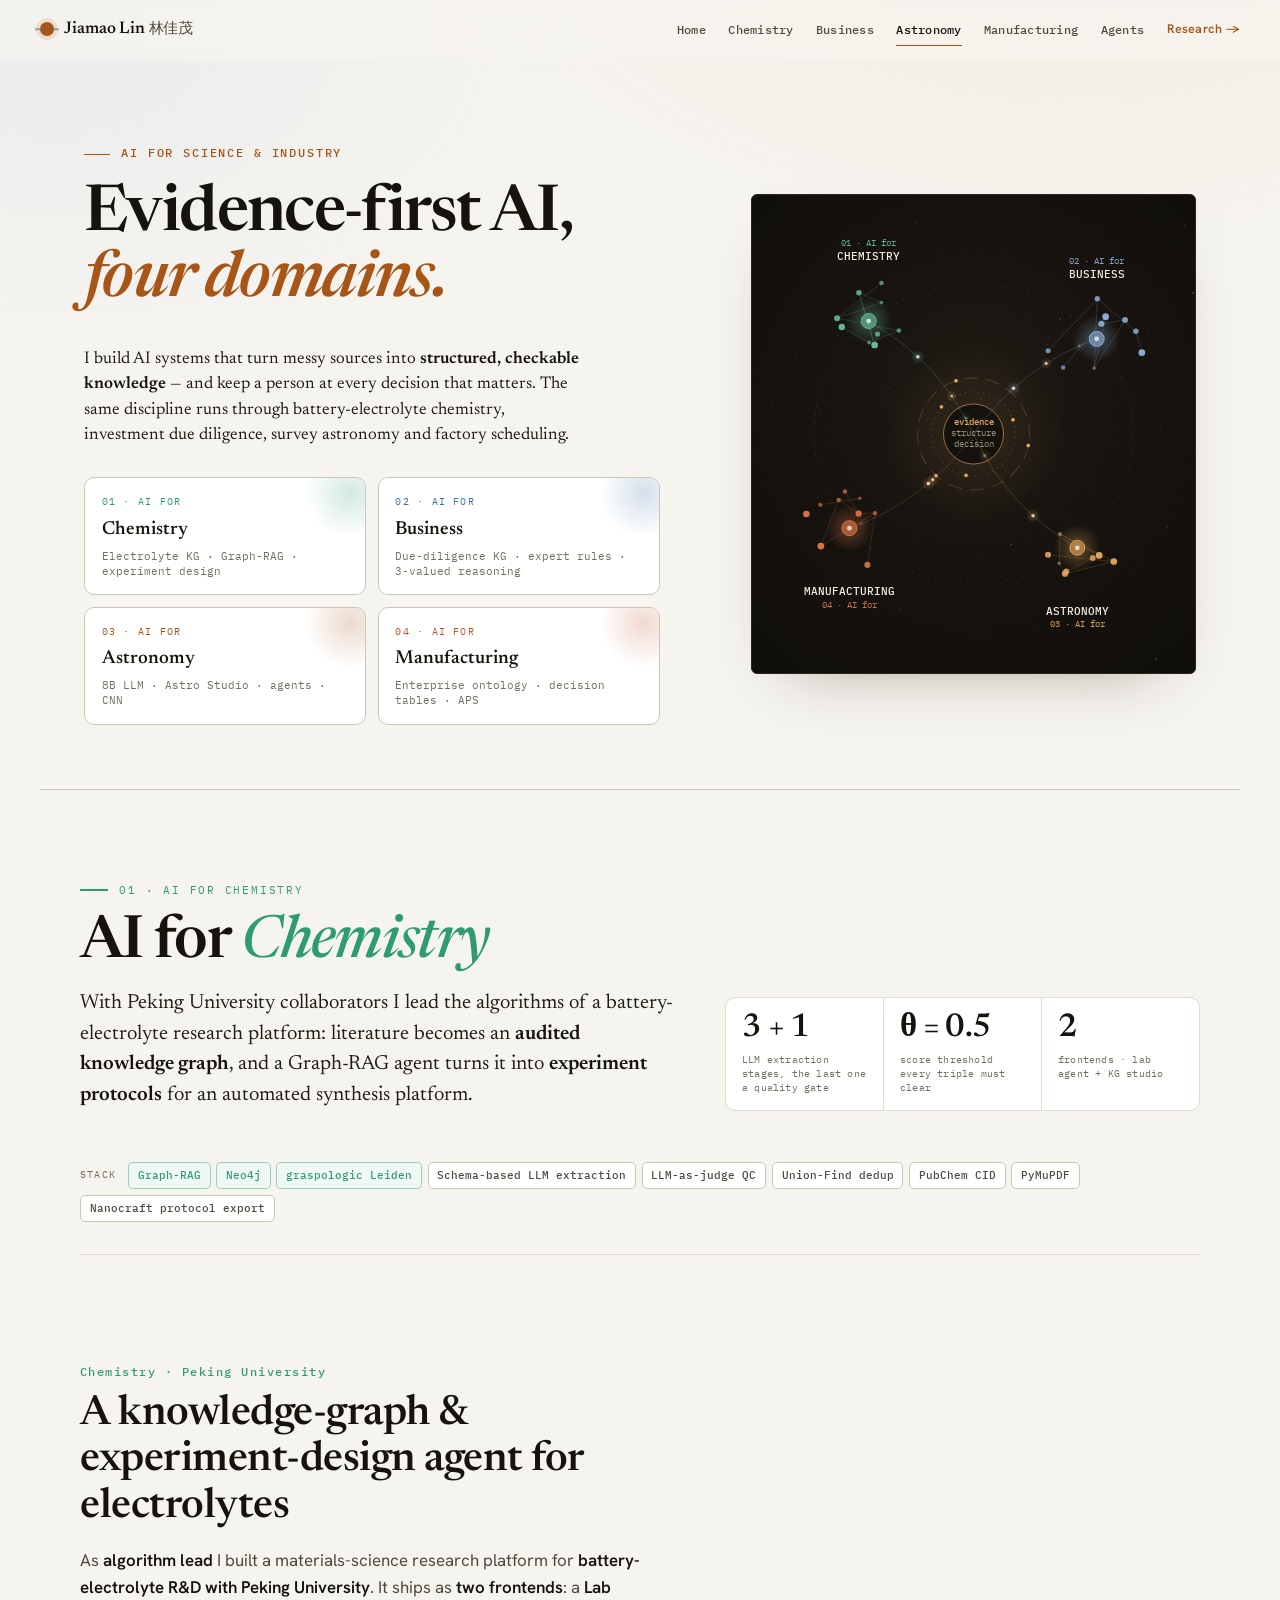
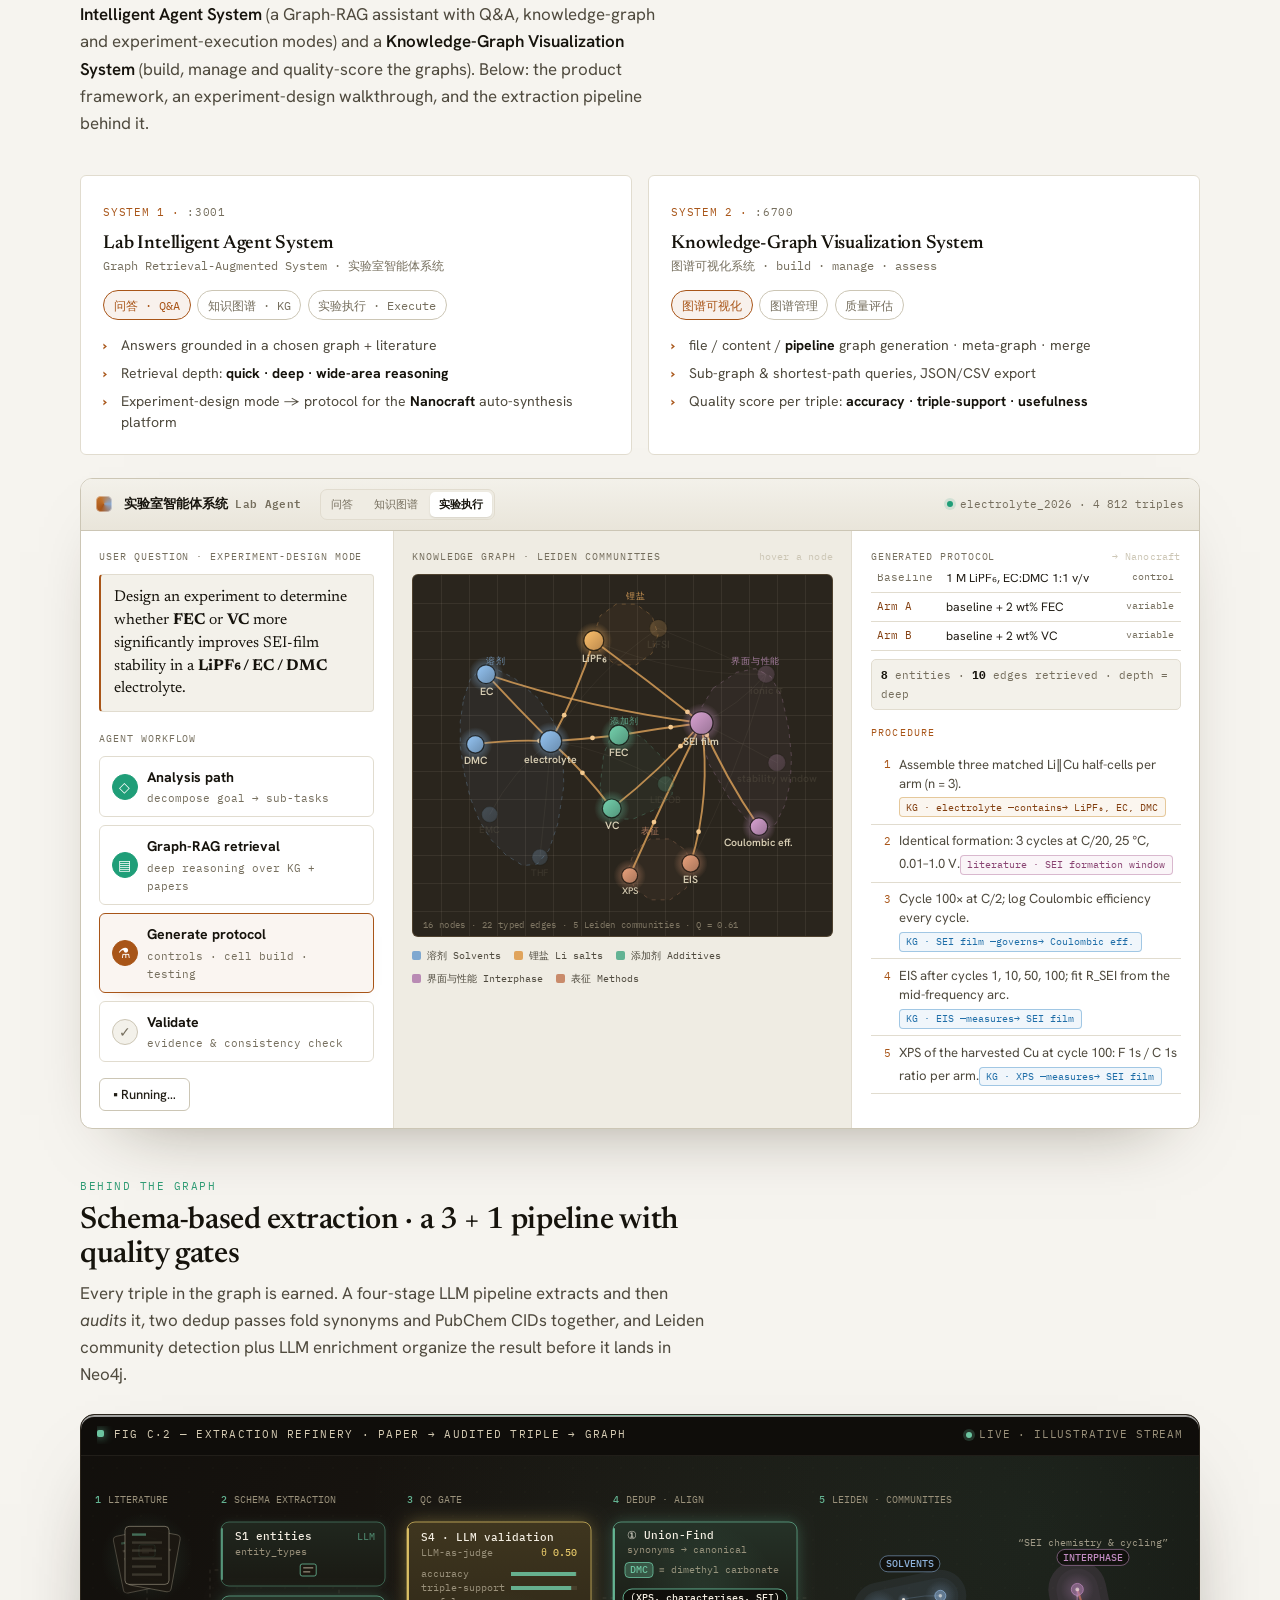
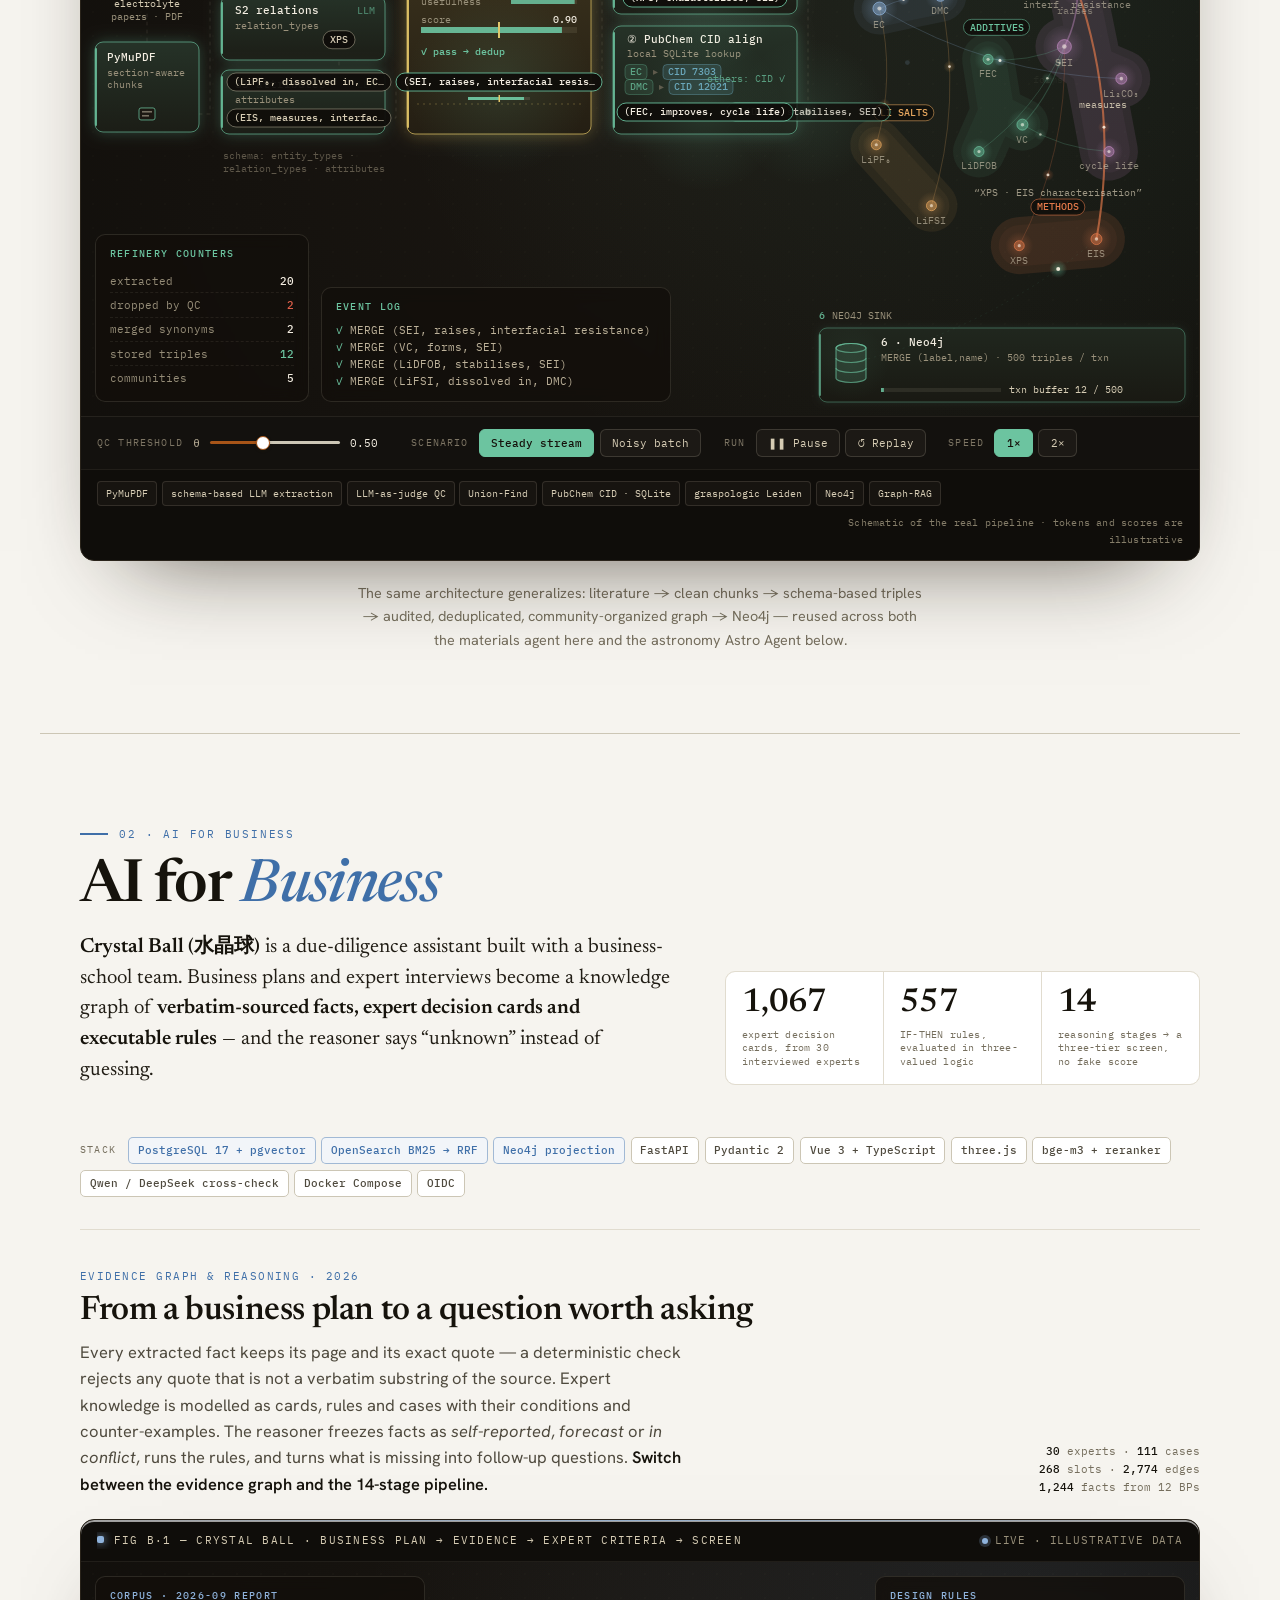
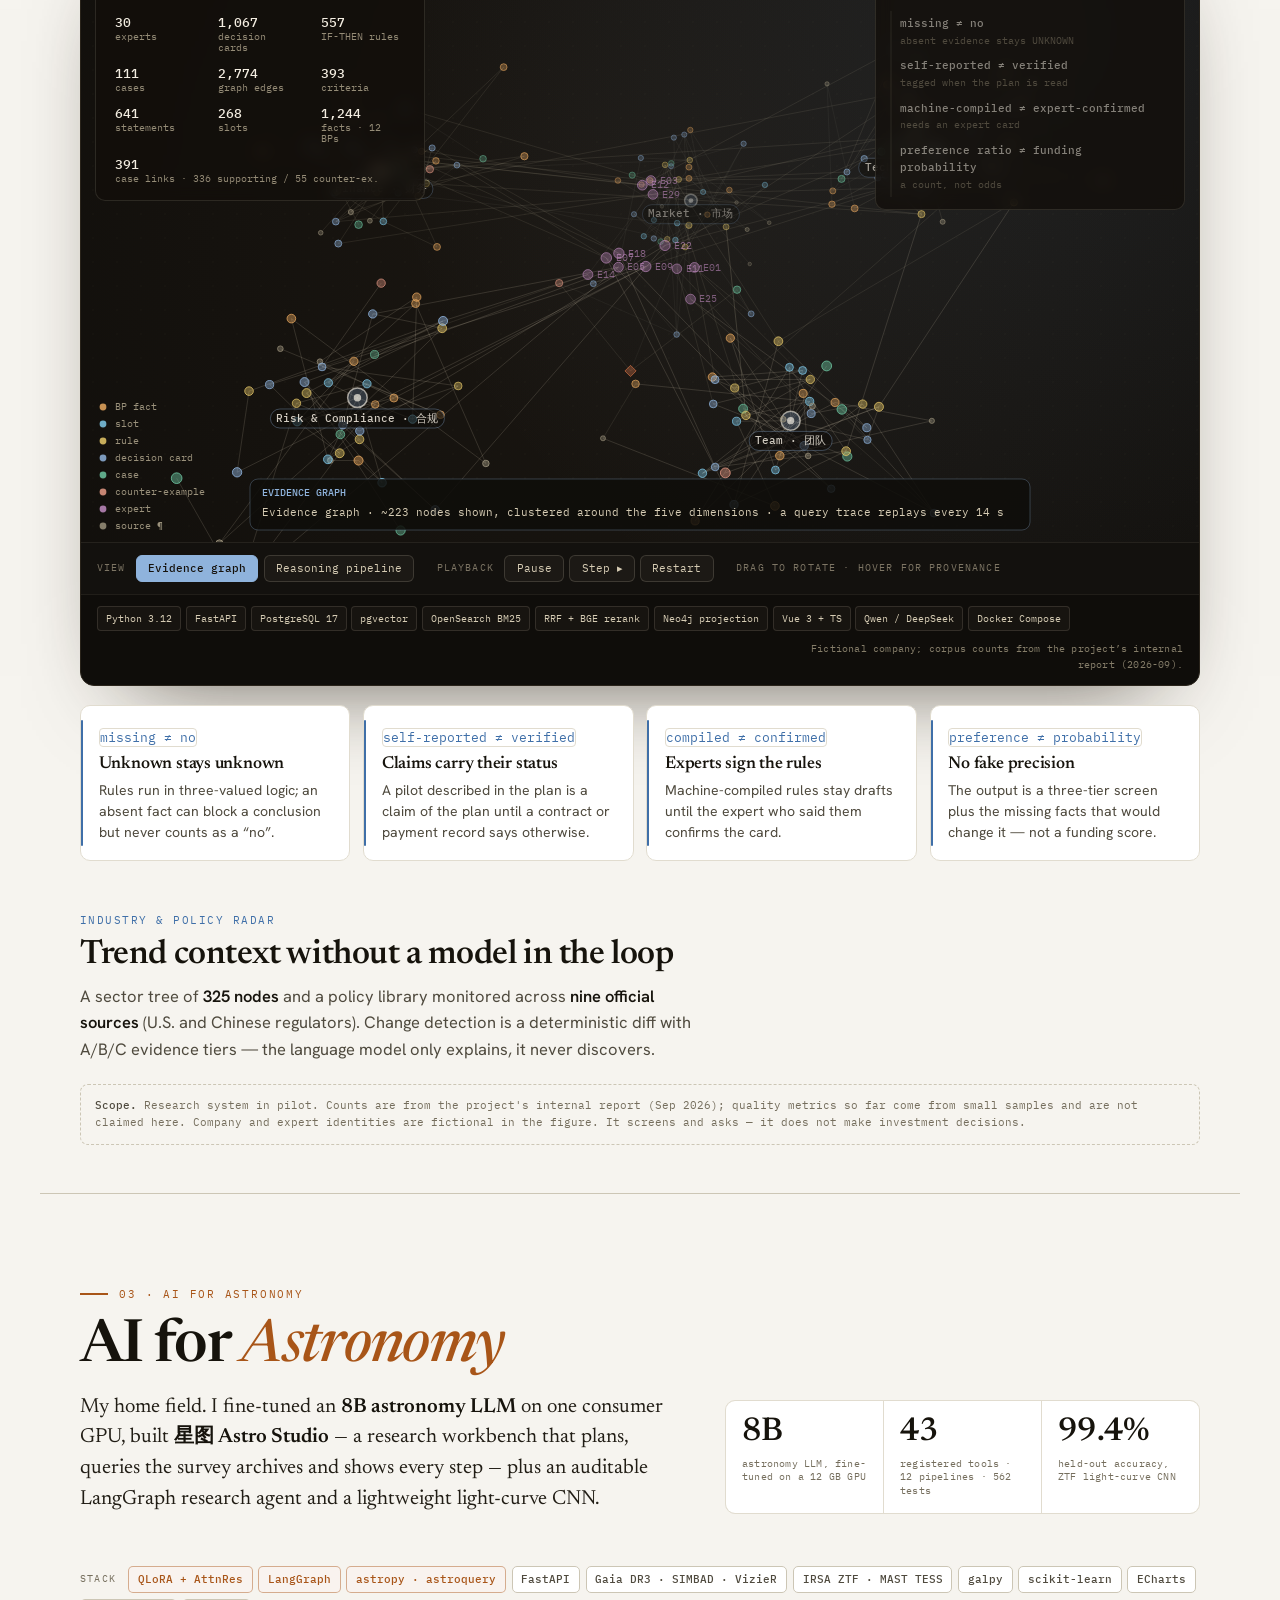
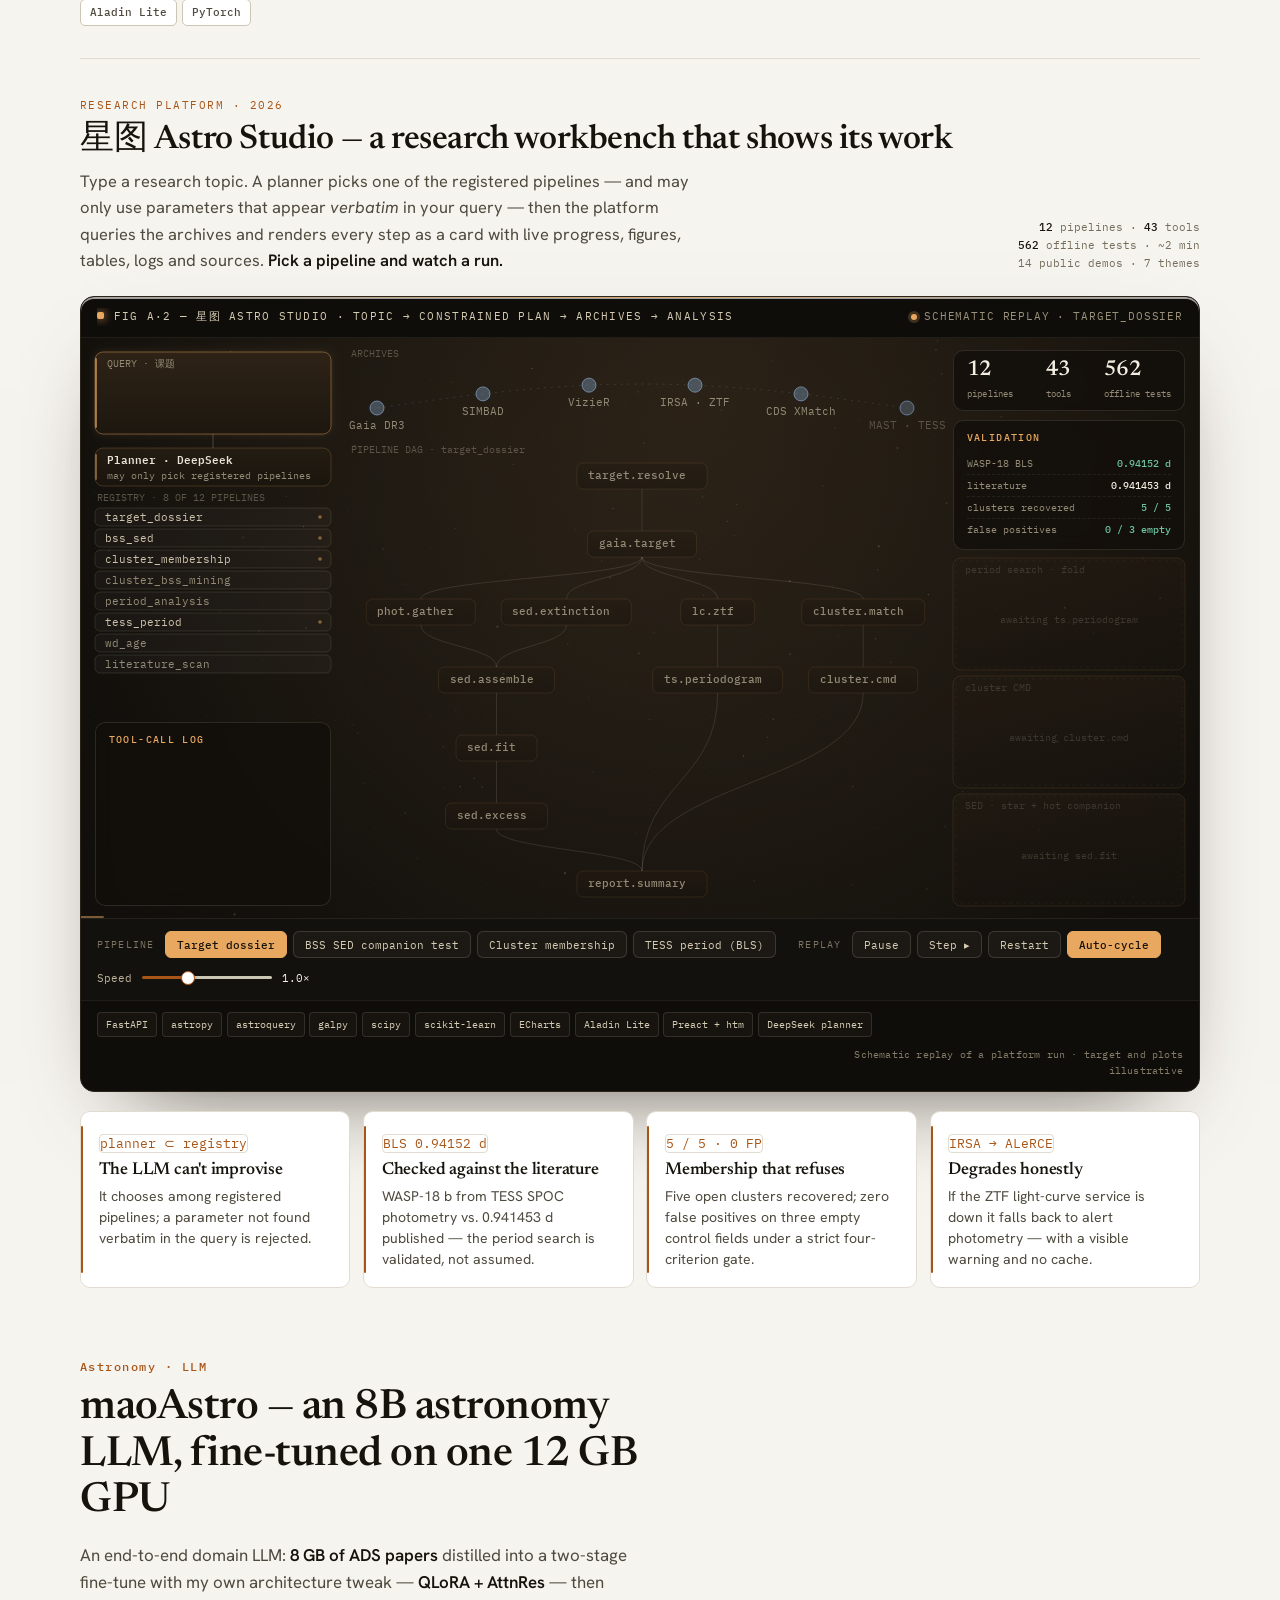
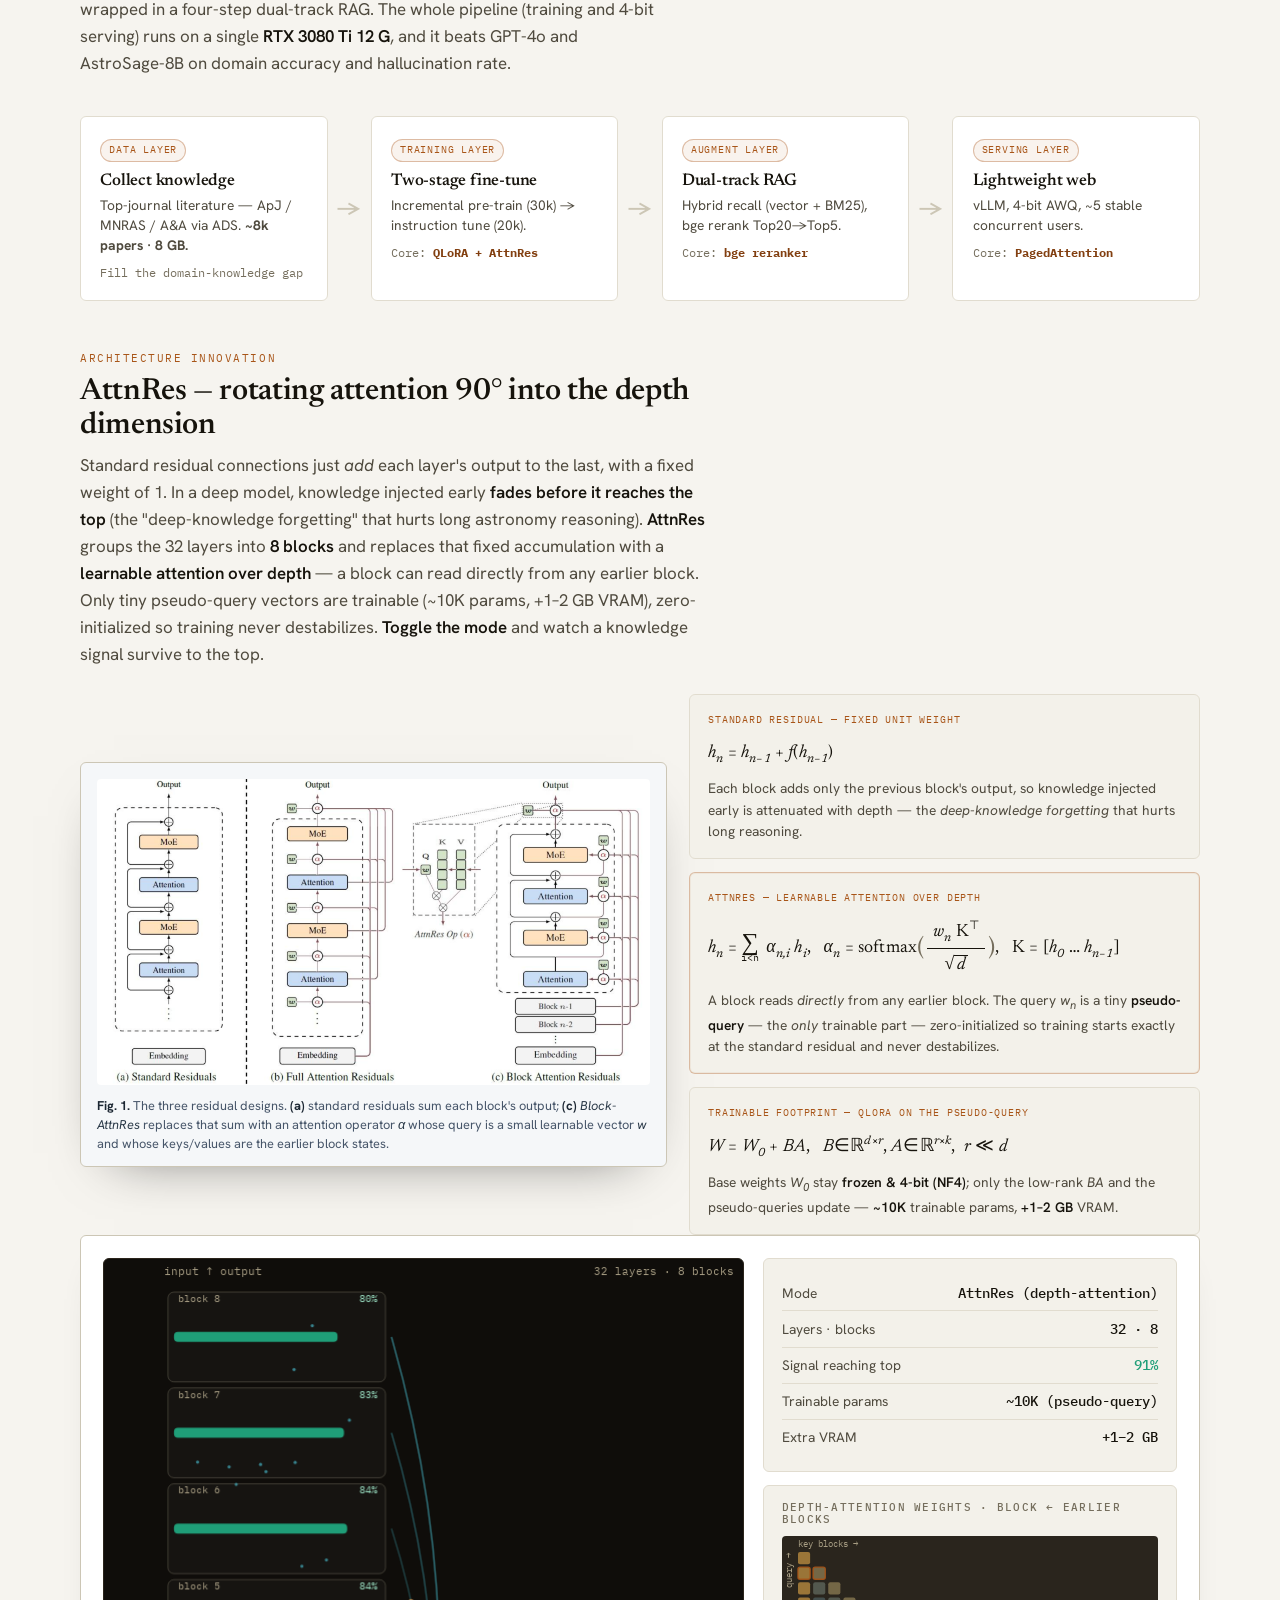
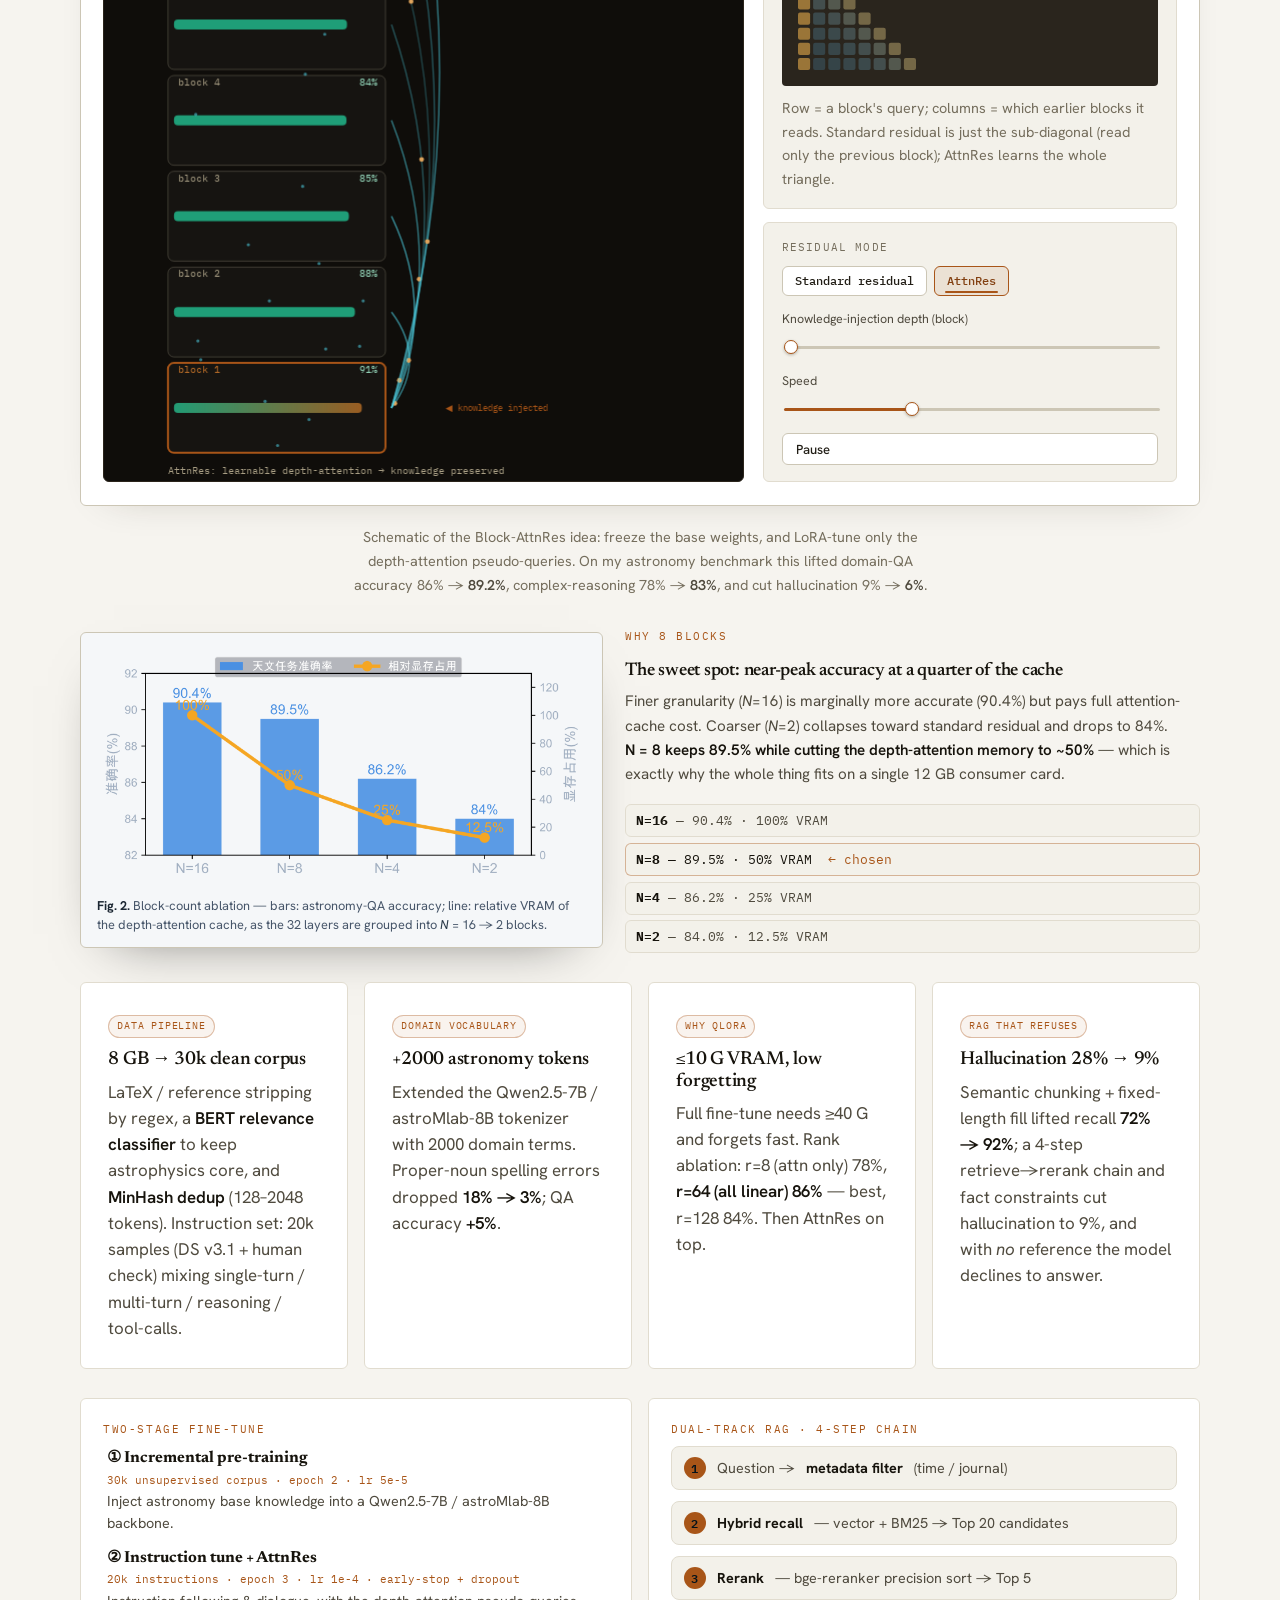
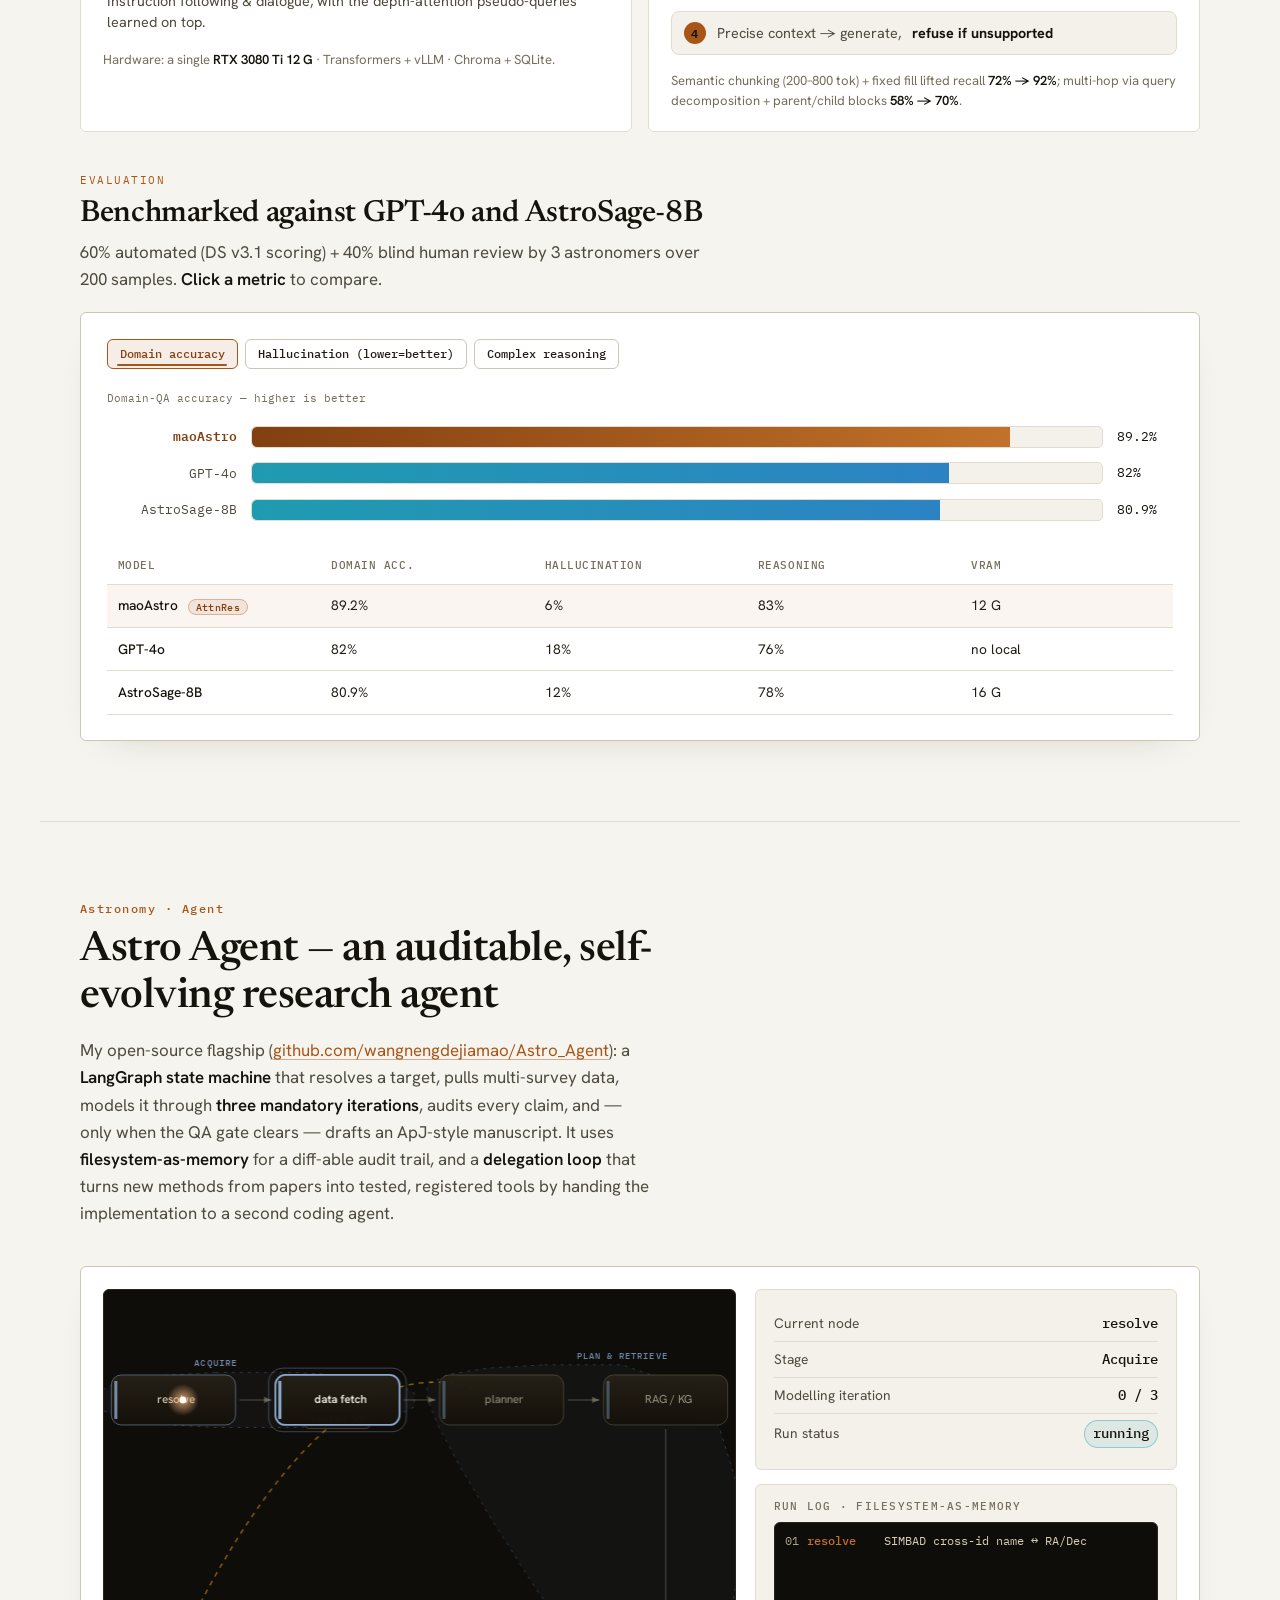
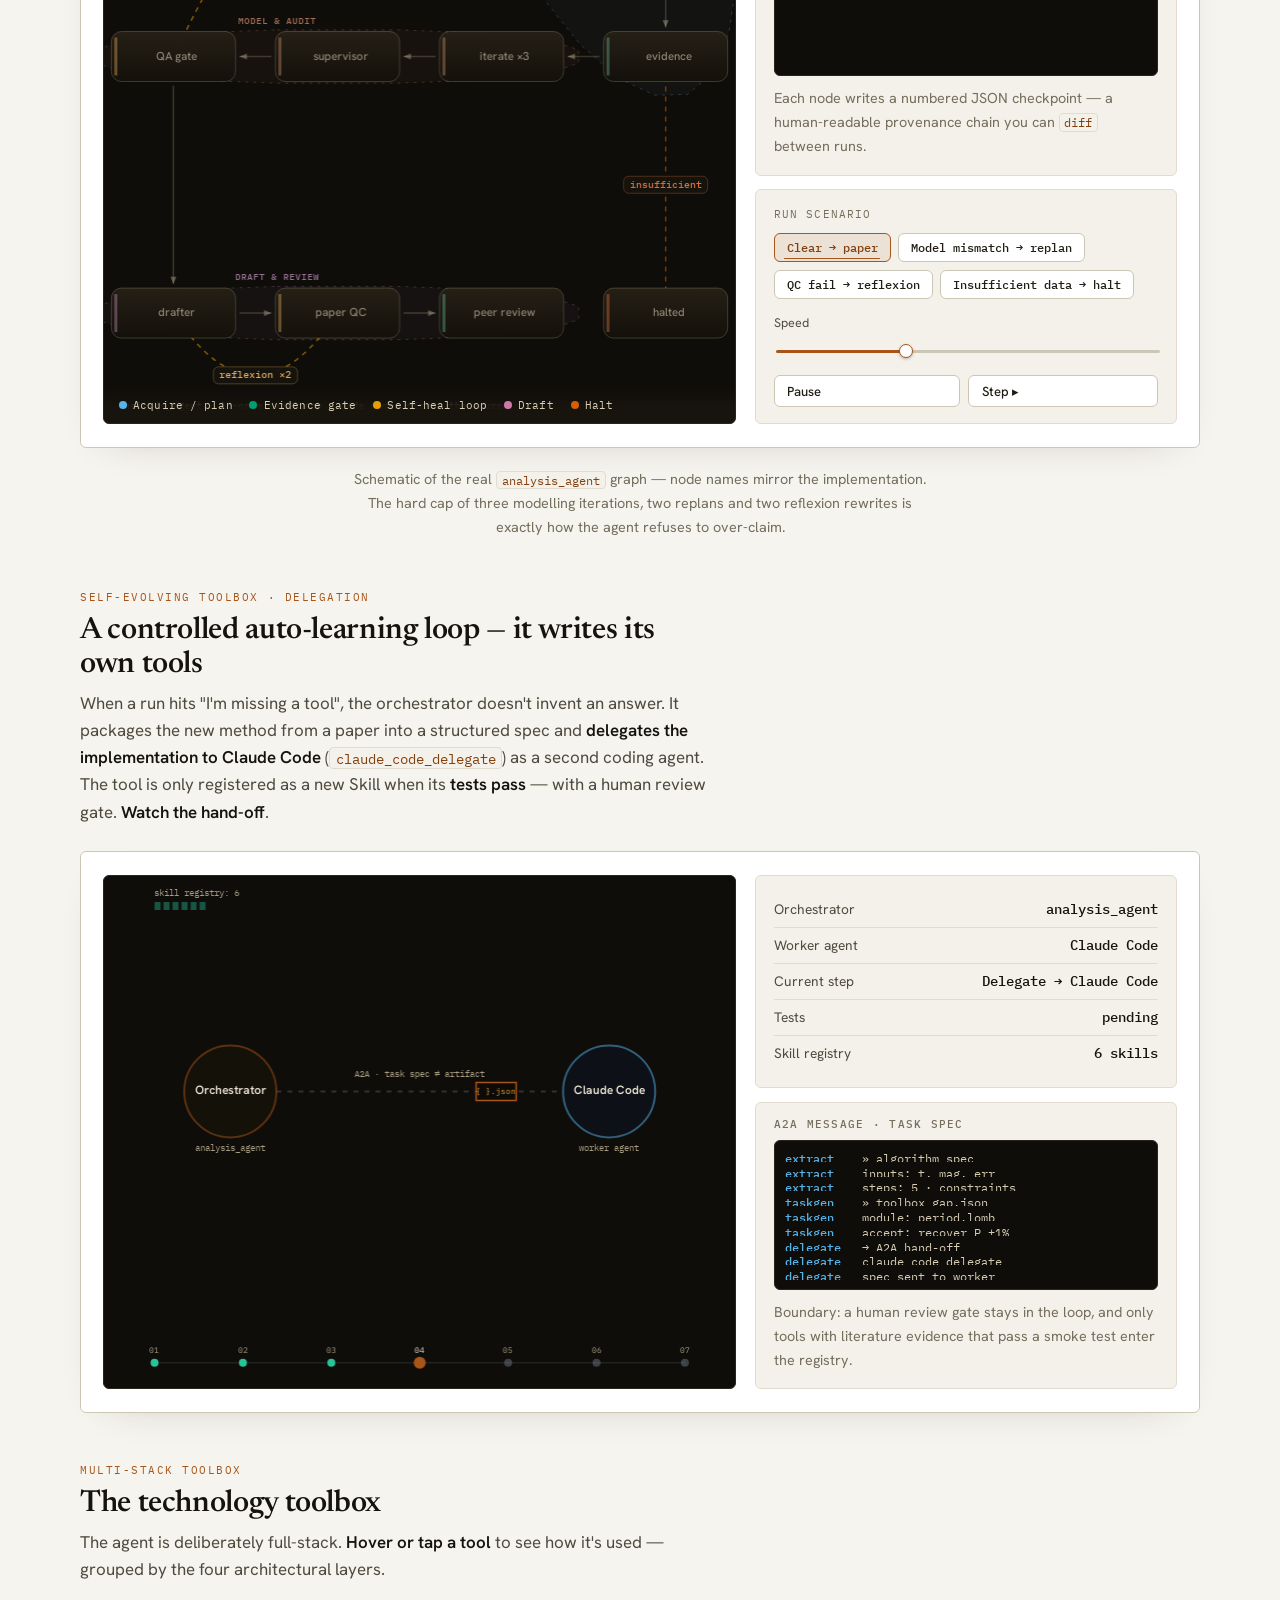
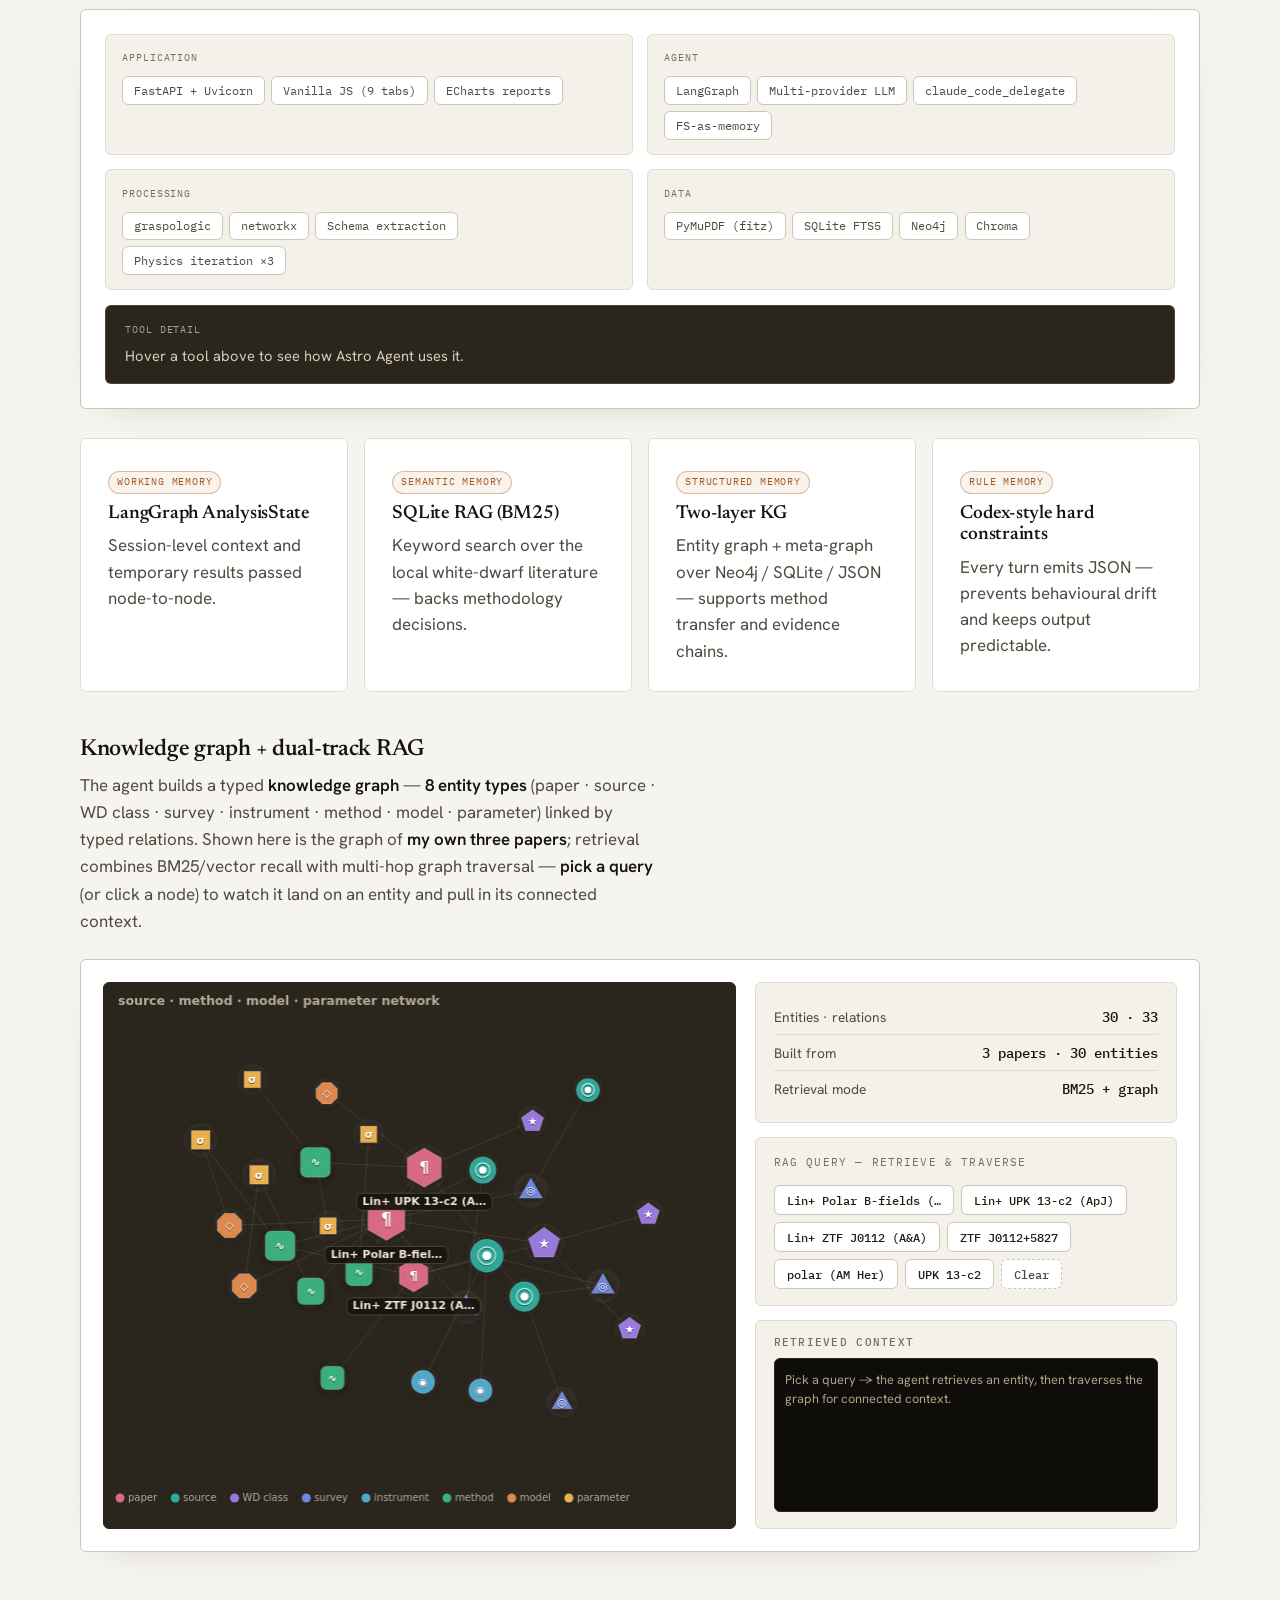
==== commit 78eb119c: "Reorganise AI page into AI for Chemistry, Business, Astronomy and Manufacturing Adds a shared plate " ====
--- a/ai.html
+++ b/ai.html
@@ -3,11 +3,11 @@
 <head>
 <meta charset="UTF-8">
 <meta name="viewport" content="width=device-width, initial-scale=1.0">
-<title>AI / Agents · Jiamao Lin 林佳茂 — Fine-tuned Astronomy LLMs & Auditable Agents</title>
-<meta name="description" content="Jiamao Lin's AI / agent engineering: a locally fine-tuned 8B astronomy LLM (QLoRA + AttnRes), a knowledge-graph & experiment-design agent for materials science, the auditable A2A Astro Agent, and a lightweight ZTF CNN classifier.">
+<title>AI for Science &amp; Industry · Jiamao Lin 林佳茂 — Chemistry, Business, Astronomy, Manufacturing</title>
+<meta name="description" content="Jiamao Lin's applied AI across four domains: AI for Chemistry (battery-electrolyte knowledge graph and experiment-design agent), AI for Business (evidence-grounded due-diligence reasoning), AI for Astronomy (8B astronomy LLM, Astro Studio research workbench, agents) and AI for Manufacturing (enterprise ontology and APS scheduling).">
 <meta name="author" content="Jiamao Lin">
-<meta property="og:title" content="AI / Agents · Jiamao Lin 林佳茂">
-<meta property="og:description" content="Locally fine-tuned astronomy LLMs, dual-track RAG, knowledge graphs, and auditable LangGraph research agents — four projects, fully visualized.">
+<meta property="og:title" content="AI for Science &amp; Industry · Jiamao Lin 林佳茂">
+<meta property="og:description" content="One evidence-first method, four domains: chemistry, business, astronomy and manufacturing — with live, interactive system figures.">
 <meta property="og:type" content="website">
 <link rel="icon" href="data:image/svg+xml,<svg xmlns='http://www.w3.org/2000/svg' viewBox='0 0 100 100'><circle cx='50' cy='50' r='30' fill='%23a85518'/><circle cx='62' cy='40' r='22' fill='%23140f08'/></svg>">
 <link rel="preconnect" href="https://fonts.googleapis.com">
@@ -15,6 +15,7 @@
 <link href="https://fonts.googleapis.com/css2?family=Newsreader:ital,opsz,wght@0,6..72,400;0,6..72,500;0,6..72,560;0,6..72,600;1,6..72,400;1,6..72,500&family=Hanken+Grotesk:wght@400;500;550;600;700&family=IBM+Plex+Mono:wght@400;500&display=swap" rel="stylesheet">
 <link rel="stylesheet" href="css/styles.css?v=38">
 <link rel="stylesheet" href="css/cosmic-theme.css?v=38">
+<link rel="stylesheet" href="css/techviz.css?v=40">
 </head>
 <body class="ai-body">
 
@@ -27,10 +28,11 @@
   </a>
   <nav class="nav-links" aria-label="Primary">
     <a href="index.html">Home</a>
-    <a href="#maoastro">8B&nbsp;LLM</a>
-    <a href="#zte">GUI&nbsp;Agent</a>
-    <a href="#jindu">KG&nbsp;Agent</a>
-    <a href="#astroagent">Astro&nbsp;Agent</a>
+    <a href="#chemistry">Chemistry</a>
+    <a href="#business">Business</a>
+    <a href="#astronomy">Astronomy</a>
+    <a href="#manufacturing">Manufacturing</a>
+    <a href="#agents">Agents</a>
     <a href="research.html" class="nav-cta">Research&nbsp;→</a>
   </nav>
   <button class="nav-toggle" id="navToggle" aria-label="Toggle navigation" aria-expanded="false">
@@ -40,44 +42,242 @@
 
 <main id="top">
 
+
   <!-- ============================ AI HERO ============================ -->
   <section class="ai-hero">
     <div class="ai-hero-text">
-      <p class="eyebrow">AI / Agent Engineering</p>
-      <h1>Astronomy intelligence<br>you can <span class="accenty">audit</span></h1>
+      <p class="eyebrow">AI for Science &amp; Industry</p>
+      <h1>Evidence-first AI,<br><span class="accenty">four domains.</span></h1>
       <p class="ai-lede">
-        Five projects, one thread: bring the <strong>evidence-first discipline of physics</strong>
-        into machine learning. A locally fine-tuned <strong>8B astronomy LLM</strong>, a
-        <strong>mobile GUI agent at ZTE</strong> (planner + worker A2A), a knowledge-graph &amp;
-        experiment-design agent with Peking University, an auditable research agent, and a lightweight
-        survey classifier — each built to refuse claims the evidence doesn't support.
+        I build AI systems that turn messy sources into <strong>structured, checkable knowledge</strong> —
+        and keep a person at every decision that matters. The same discipline runs through
+        battery-electrolyte chemistry, investment due diligence, survey astronomy and factory scheduling.
       </p>
-      <div class="ai-hero-chips">
-        <a href="#maoastro" class="ai-hchip"><b>01</b> maoAstro · 8B fine-tune <span>QLoRA + AttnRes</span></a>
-        <a href="#zte" class="ai-hchip"><b>02</b> ZTE mobile GUI agent <span>planner + worker A2A</span></a>
-        <a href="#jindu" class="ai-hchip"><b>03</b> KG &amp; experiment agent <span>北京大学 · Peking Univ.</span></a>
-        <a href="#astroagent" class="ai-hchip"><b>04</b> Astro Agent <span>LangGraph · self-evolving</span></a>
-        <a href="#cnn" class="ai-hchip"><b>05</b> ZTF classifier <span>lightweight CNN</span></a>
-      </div>
-    </div>
-    <div class="ai-hero-visual" aria-label="A retrieval audit, animated">
-      <canvas id="aiHeroCanvas" role="img" aria-label="A question is answered by dual-track retrieval: twenty candidate passages from dense-vector and BM25 search are reranked down to five, the answer is written only from those five, and a third example question is refused outright because nothing retrieved supports it."></canvas>
-      <div class="ai-viz-head">
-        <span><i class="live-dot"></i> Dual-track RAG · audit</span>
-        <span>click to advance</span>
-      </div>
-      <div class="ai-viz-stages" aria-hidden="true">
-        <span>Recall</span><span>Rerank</span><span>Ground</span><span>Verdict</span>
-      </div>
-    </div>
-  </section>
-
-  <!-- =============================================================== -->
-  <!-- §01  maoAstro — 8B astronomy LLM fine-tuning                    -->
-  <!-- =============================================================== -->
-  <section id="maoastro" class="section">
+      <div class="domain-tiles">
+        <a href="#chemistry" class="dtile" data-domain="chem"><span class="dn">01 · AI for</span><strong>Chemistry</strong><span>Electrolyte KG · Graph-RAG · experiment design</span></a>
+        <a href="#business" class="dtile" data-domain="biz"><span class="dn">02 · AI for</span><strong>Business</strong><span>Due-diligence KG · expert rules · 3-valued reasoning</span></a>
+        <a href="#astronomy" class="dtile" data-domain="astro"><span class="dn">03 · AI for</span><strong>Astronomy</strong><span>8B LLM · Astro Studio · agents · CNN</span></a>
+        <a href="#manufacturing" class="dtile" data-domain="mfg"><span class="dn">04 · AI for</span><strong>Manufacturing</strong><span>Enterprise ontology · decision tables · APS</span></a>
+      </div>
+    </div>
+    <div class="ai-hero-visual tv-hero" id="heroDomains"></div>
+  </section>
+
+  <!-- =============================================================== -->
+  <!-- 01  AI for Chemistry                                              -->
+  <!-- =============================================================== -->
+  <section id="chemistry" class="section domain" data-domain="chem">
+    <header class="domain-head">
+      <div>
+        <p class="domain-num">01 · AI for Chemistry</p>
+        <h2>AI for <i>Chemistry</i></h2>
+        <p class="domain-lede">With Peking University collaborators I lead the algorithms of a battery-electrolyte research platform: literature becomes an <strong>audited knowledge graph</strong>, and a Graph-RAG agent turns it into <strong>experiment protocols</strong> for an automated synthesis platform.</p>
+      </div>
+      <div class="domain-facts">
+        <div><b>3&thinsp;+&thinsp;1</b><span>LLM extraction stages, the last one a quality gate</span></div>
+        <div><b>θ&nbsp;=&nbsp;0.5</b><span>score threshold every triple must clear</span></div>
+        <div><b>2</b><span>frontends · lab agent + KG studio</span></div>
+      </div>
+      <div class="domain-stack"><span class="lab">Stack</span><b class="k">Graph-RAG</b><b class="k">Neo4j</b><b class="k">graspologic Leiden</b><b>Schema-based LLM extraction</b><b>LLM-as-judge QC</b><b>Union-Find dedup</b><b>PubChem CID</b><b>PyMuPDF</b><b>Nanocraft protocol export</b></div>
+    </header>
+  </section>
+
+  <!-- =============================================================== -->
+  <!-- 01 · Chemistry — Jindu KG + experiment-design agent             -->
+  <!-- =============================================================== -->
+  <section id="jindu" class="section sub" data-domain="chem">
     <div class="section-head">
-      <h2>maoAstro — an 8B astronomy LLM, fine-tuned on one 12&nbsp;GB GPU</h2>
+      <h2 data-k="Chemistry · Peking University">A knowledge-graph &amp; experiment-design agent for electrolytes</h2>
+      <p>As <strong>algorithm lead</strong> I built a materials-science research platform for
+      <strong>battery-electrolyte R&amp;D with Peking University</strong>. It ships as <strong>two frontends</strong>:
+      a <strong>Lab Intelligent Agent System</strong> (a Graph-RAG assistant with Q&amp;A, knowledge-graph and
+      experiment-execution modes) and a <strong>Knowledge-Graph Visualization System</strong> (build, manage
+      and quality-score the graphs). Below: the product framework, an experiment-design walkthrough, and the
+      extraction pipeline behind it.</p>
+    </div>
+
+    <!-- the two real frontends -->
+    <div class="frontends">
+      <div class="frontend-card">
+        <span class="frontend-tag">System 1 · <span class="fe-mono">:3001</span></span>
+        <h4>Lab Intelligent Agent System</h4>
+        <p class="fe-sub">Graph Retrieval-Augmented System · 实验室智能体系统</p>
+        <div class="fe-modes">
+          <span class="fe-mode is-on">问答 · Q&amp;A</span>
+          <span class="fe-mode">知识图谱 · KG</span>
+          <span class="fe-mode">实验执行 · Execute</span>
+        </div>
+        <ul class="fe-feats">
+          <li>Answers grounded in a chosen graph + literature</li>
+          <li>Retrieval depth: <b>quick · deep · wide-area reasoning</b></li>
+          <li>Experiment-design mode → protocol for the <b>Nanocraft</b> auto-synthesis platform</li>
+        </ul>
+      </div>
+      <div class="frontend-card">
+        <span class="frontend-tag">System 2 · <span class="fe-mono">:6700</span></span>
+        <h4>Knowledge-Graph Visualization System</h4>
+        <p class="fe-sub">图谱可视化系统 · build · manage · assess</p>
+        <div class="fe-modes">
+          <span class="fe-mode is-on">图谱可视化</span>
+          <span class="fe-mode">图谱管理</span>
+          <span class="fe-mode">质量评估</span>
+        </div>
+        <ul class="fe-feats">
+          <li>file / content / <b>pipeline</b> graph generation · meta-graph · merge</li>
+          <li>Sub-graph &amp; shortest-path queries, JSON/CSV export</li>
+          <li>Quality score per triple: <b>accuracy · triple-support · usefulness</b></li>
+        </ul>
+      </div>
+    </div>
+
+    <!-- product frontend mock — experiment-design mode -->
+    <div class="app-mock">
+      <div class="app-chrome">
+        <span class="app-mark" aria-hidden="true"></span>
+        <span class="app-name">实验室智能体系统<em>Lab Agent</em></span>
+        <span class="app-tabs" aria-hidden="true">
+          <span>问答</span><span>知识图谱</span><span class="is-on">实验执行</span>
+        </span>
+        <span class="app-ds"><i></i>electrolyte_2026 · 4 812 triples</span>
+      </div>
+      <div class="app-body">
+        <!-- left: request + analysis path -->
+        <div class="app-col app-left">
+          <div class="app-lab">User question · experiment-design mode</div>
+          <div class="app-goal" id="labGoal">Design an experiment to determine whether <b>FEC</b> or <b>VC</b>
+            more significantly improves SEI-film stability in a <b>LiPF₆ / EC / DMC</b> electrolyte.</div>
+          <div class="app-lab">Agent workflow</div>
+          <ol class="lab-steps" id="labSteps">
+            <li data-step="analyze"><span class="ls-ico">◇</span><b>Analysis path</b><i>decompose goal → sub-tasks</i></li>
+            <li data-step="rag"><span class="ls-ico">▤</span><b>Graph-RAG retrieval</b><i>deep reasoning over KG + papers</i></li>
+            <li data-step="design"><span class="ls-ico">⚗</span><b>Generate protocol</b><i>controls · cell build · testing</i></li>
+            <li data-step="verify"><span class="ls-ico">✓</span><b>Validate</b><i>evidence &amp; consistency check</i></li>
+          </ol>
+          <button class="btn btn-sm" id="labRun">▸ Run workflow</button>
+        </div>
+        <!-- center: knowledge graph -->
+        <div class="app-col app-center">
+          <div class="app-lab">Knowledge graph · Leiden communities <em>hover a node</em></div>
+          <canvas id="jinduKG" role="img" aria-label="A battery-electrolyte knowledge graph: solvents, lithium salts, additives, interphase properties and characterisation methods, grouped into Leiden communities drawn as shaded regions, with named relations on the edges."></canvas>
+          <div class="kg-mini-legend" id="jinduLegend"></div>
+        </div>
+        <!-- right: generated protocol -->
+        <div class="app-col app-right">
+          <div class="app-lab">Generated protocol <em>→ Nanocraft</em></div>
+          <div class="proto" id="labProto"></div>
+        </div>
+      </div>
+    </div>
+
+    <!-- extraction pipeline -->
+    <div class="feature-head">
+      <span class="feature-kicker">Behind the graph</span>
+      <h3>Schema-based extraction · a 3 + 1 pipeline with quality gates</h3>
+      <p>Every triple in the graph is earned. A four-stage LLM pipeline extracts and then <em>audits</em>
+      it, two dedup passes fold synonyms and PubChem CIDs together, and Leiden community detection plus
+      LLM enrichment organize the result before it lands in Neo4j.</p>
+    </div>
+    <div id="chemRefinery" data-domain="chem"></div>
+    <p class="cap cap-wide">The same architecture generalizes: literature → clean chunks → schema-based
+    triples → audited, deduplicated, community-organized graph → Neo4j — reused across both the materials
+    agent here and the astronomy Astro&nbsp;Agent below.</p>
+  </section>
+
+  <!-- =============================================================== -->
+  <!-- 02  AI for Business                                               -->
+  <!-- =============================================================== -->
+  <section id="business" class="section domain" data-domain="biz">
+    <header class="domain-head">
+      <div>
+        <p class="domain-num">02 · AI for Business</p>
+        <h2>AI for <i>Business</i></h2>
+        <p class="domain-lede"><strong>Crystal Ball (水晶球)</strong> is a due-diligence assistant built with a business-school team. Business plans and expert interviews become a knowledge graph of <strong>verbatim-sourced facts, expert decision cards and executable rules</strong> — and the reasoner says “unknown” instead of guessing.</p>
+      </div>
+      <div class="domain-facts">
+        <div><b>1,067</b><span>expert decision cards, from 30 interviewed experts</span></div>
+        <div><b>557</b><span>IF-THEN rules, evaluated in three-valued logic</span></div>
+        <div><b>14</b><span>reasoning stages → a three-tier screen, no fake score</span></div>
+      </div>
+      <div class="domain-stack"><span class="lab">Stack</span><b class="k">PostgreSQL 17 + pgvector</b><b class="k">OpenSearch BM25 → RRF</b><b class="k">Neo4j projection</b><b>FastAPI</b><b>Pydantic 2</b><b>Vue 3 + TypeScript</b><b>three.js</b><b>bge-m3 + reranker</b><b>Qwen / DeepSeek cross-check</b><b>Docker Compose</b><b>OIDC</b></div>
+    </header>
+
+    <div class="proj-head">
+      <div>
+        <span class="proj-kicker">Evidence graph &amp; reasoning · 2026</span>
+        <h3>From a business plan to a question worth asking</h3>
+        <p>Every extracted fact keeps its page and its exact quote — a deterministic check rejects any quote that is
+        not a verbatim substring of the source. Expert knowledge is modelled as cards, rules and cases with their
+        conditions and counter-examples. The reasoner freezes facts as <em>self-reported</em>, <em>forecast</em> or
+        <em>in conflict</em>, runs the rules, and turns what is missing into follow-up questions.
+        <strong>Switch between the evidence graph and the 14-stage pipeline.</strong></p>
+      </div>
+      <div class="proj-meta"><b>30</b> experts · <b>111</b> cases<br><b>268</b> slots · <b>2,774</b> edges<br><b>1,244</b> facts from 12 BPs</div>
+    </div>
+    <div id="bizReasoning" data-domain="biz"></div>
+
+    <div class="principles">
+      <div class="principle"><code>missing ≠ no</code><h4>Unknown stays unknown</h4><p>Rules run in three-valued logic; an absent fact can block a conclusion but never counts as a “no”.</p></div>
+      <div class="principle"><code>self-reported ≠ verified</code><h4>Claims carry their status</h4><p>A pilot described in the plan is a claim of the plan until a contract or payment record says otherwise.</p></div>
+      <div class="principle"><code>compiled ≠ confirmed</code><h4>Experts sign the rules</h4><p>Machine-compiled rules stay drafts until the expert who said them confirms the card.</p></div>
+      <div class="principle"><code>preference ≠ probability</code><h4>No fake precision</h4><p>The output is a three-tier screen plus the missing facts that would change it — not a funding score.</p></div>
+    </div>
+    <div class="proj-head">
+      <div>
+        <span class="proj-kicker">Industry &amp; policy radar</span>
+        <h3>Trend context without a model in the loop</h3>
+        <p>A sector tree of <strong>325 nodes</strong> and a policy library monitored across <strong>nine official sources</strong>
+        (U.S. and Chinese regulators). Change detection is a deterministic diff with A/B/C evidence tiers — the
+        language model only explains, it never discovers.</p>
+      </div>
+    </div>
+    <p class="boundary"><b>Scope.</b> Research system in pilot. Counts are from the project's internal report (Sep 2026);
+    quality metrics so far come from small samples and are not claimed here. Company and expert identities are
+    fictional in the figure. It screens and asks — it does not make investment decisions.</p>
+  </section>
+
+  <!-- =============================================================== -->
+  <!-- 03  AI for Astronomy                                              -->
+  <!-- =============================================================== -->
+  <section id="astronomy" class="section domain" data-domain="astro">
+    <header class="domain-head">
+      <div>
+        <p class="domain-num">03 · AI for Astronomy</p>
+        <h2>AI for <i>Astronomy</i></h2>
+        <p class="domain-lede">My home field. I fine-tuned an <strong>8B astronomy LLM</strong> on one consumer GPU, built <strong>星图 Astro Studio</strong> — a research workbench that plans, queries the survey archives and shows every step — plus an auditable LangGraph research agent and a lightweight light-curve CNN.</p>
+      </div>
+      <div class="domain-facts">
+        <div><b>8B</b><span>astronomy LLM, fine-tuned on a 12&nbsp;GB GPU</span></div>
+        <div><b>43</b><span>registered tools · 12 pipelines · 562 tests</span></div>
+        <div><b>99.4%</b><span>held-out accuracy, ZTF light-curve CNN</span></div>
+      </div>
+      <div class="domain-stack"><span class="lab">Stack</span><b class="k">QLoRA + AttnRes</b><b class="k">LangGraph</b><b class="k">astropy · astroquery</b><b>FastAPI</b><b>Gaia DR3 · SIMBAD · VizieR</b><b>IRSA ZTF · MAST TESS</b><b>galpy</b><b>scikit-learn</b><b>ECharts</b><b>Aladin Lite</b><b>PyTorch</b></div>
+    </header>
+
+    <div class="proj-head">
+      <div>
+        <span class="proj-kicker">Research platform · 2026</span>
+        <h3>星图 Astro Studio — a research workbench that shows its work</h3>
+        <p>Type a research topic. A planner picks one of the registered pipelines — and may only use parameters that
+        appear <em>verbatim</em> in your query — then the platform queries the archives and renders every step as a card
+        with live progress, figures, tables, logs and sources. <strong>Pick a pipeline and watch a run.</strong></p>
+      </div>
+      <div class="proj-meta"><b>12</b> pipelines · <b>43</b> tools<br><b>562</b> offline tests · ~2 min<br>14 public demos · 7 themes</div>
+    </div>
+    <div id="astroStudio" data-domain="astro"></div>
+    <div class="principles">
+      <div class="principle"><code>planner ⊂ registry</code><h4>The LLM can't improvise</h4><p>It chooses among registered pipelines; a parameter not found verbatim in the query is rejected.</p></div>
+      <div class="principle"><code>BLS 0.94152 d</code><h4>Checked against the literature</h4><p>WASP-18 b from TESS SPOC photometry vs. 0.941453&nbsp;d published — the period search is validated, not assumed.</p></div>
+      <div class="principle"><code>5 / 5 · 0 FP</code><h4>Membership that refuses</h4><p>Five open clusters recovered; zero false positives on three empty control fields under a strict four-criterion gate.</p></div>
+      <div class="principle"><code>IRSA → ALeRCE</code><h4>Degrades honestly</h4><p>If the ZTF light-curve service is down it falls back to alert photometry — with a visible warning and no cache.</p></div>
+    </div>
+  </section>
+
+  <!-- =============================================================== -->
+  <!-- 03 · Astronomy — maoAstro 8B LLM                                 -->
+  <!-- =============================================================== -->
+  <section id="maoastro" class="section sub" data-domain="astro">
+    <div class="section-head">
+      <h2 data-k="Astronomy · LLM">maoAstro — an 8B astronomy LLM, fine-tuned on one 12&nbsp;GB GPU</h2>
       <p>An end-to-end domain LLM: <strong>8&nbsp;GB of ADS papers</strong> distilled into a two-stage
       fine-tune with my own architecture tweak — <strong>QLoRA&nbsp;+&nbsp;AttnRes</strong> — then wrapped in a
       four-step dual-track RAG. The whole pipeline (training and 4-bit serving) runs on a single
@@ -310,11 +510,330 @@
   </section>
 
   <!-- =============================================================== -->
-  <!-- §02  ZTE — mobile GUI agent (the real A2A)                       -->
-  <!-- =============================================================== -->
-  <section id="zte" class="section">
+  <!-- 03 · Astronomy — Astro Agent                                     -->
+  <!-- =============================================================== -->
+  <section id="astroagent" class="section sub" data-domain="astro">
     <div class="section-head">
-      <h2>ZTE — a mobile GUI agent that operates the phone for you</h2>
+      <h2 data-k="Astronomy · Agent">Astro&nbsp;Agent — an auditable, self-evolving research agent</h2>
+      <p>My open-source flagship (<a href="https://github.com/wangnengdejiamao/Astro_Agent" target="_blank" rel="noopener">github.com/wangnengdejiamao/Astro_Agent</a>):
+      a <strong>LangGraph state machine</strong> that resolves a target, pulls multi-survey data, models it through
+      <strong>three mandatory iterations</strong>, audits every claim, and — only when the QA gate clears —
+      drafts an ApJ-style manuscript. It uses <strong>filesystem-as-memory</strong> for a diff-able audit
+      trail, and a <strong>delegation loop</strong> that turns new methods from papers into tested, registered
+      tools by handing the implementation to a second coding agent.</p>
+    </div>
+
+    <!-- LangGraph run (reused viz) -->
+    <div class="cyc-stage">
+      <div class="cyc-canvas-wrap">
+        <canvas id="agentCanvas" role="img"
+          aria-label="Animated schematic of the Astro Agent LangGraph pipeline flowing from target resolution and data fetching through retrieval, three modelling iterations, a QA gate, drafting and peer review, with replan and reflexion self-healing loops."></canvas>
+        <div class="cyc-legend">
+          <span><i class="dot" style="background:#56b4e9"></i>Acquire / plan</span>
+          <span><i class="dot" style="background:#009e73"></i>Evidence gate</span>
+          <span><i class="dot" style="background:#e69f00"></i>Self-heal loop</span>
+          <span><i class="dot" style="background:#cc79a7"></i>Draft</span>
+          <span><i class="dot" style="background:#d55e00"></i>Halt</span>
+        </div>
+      </div>
+      <aside class="cyc-side">
+        <div class="readout">
+          <div class="readout-row"><span>Current node</span><b id="agNode">resolve</b></div>
+          <div class="readout-row"><span>Stage</span><b id="agStage">Acquire</b></div>
+          <div class="readout-row"><span>Modelling iteration</span><b id="agIter">0 / 3</b></div>
+          <div class="readout-row"><span>Run status</span><b id="agStatus" class="ag-status ag-run">running</b></div>
+        </div>
+        <div class="lc-wrap">
+          <h4>Run log · filesystem-as-memory</h4>
+          <div id="agLog" class="ag-log" aria-live="polite"></div>
+          <p class="cap">Each node writes a numbered JSON checkpoint — a human-readable provenance chain you can <code>diff</code> between runs.</p>
+        </div>
+        <div class="cyc-controls">
+          <div class="morph-presets">
+            <span class="ctl-label">Run scenario</span>
+            <div class="preset-row">
+              <button class="chip active" data-scenario="clear">Clear → paper</button>
+              <button class="chip" data-scenario="mismatch">Model mismatch → replan</button>
+              <button class="chip" data-scenario="reflexion">QC fail → reflexion</button>
+              <button class="chip" data-scenario="blocked">Insufficient data → halt</button>
+            </div>
+          </div>
+          <label>Speed
+            <input type="range" id="agSpeed" min="0" max="3" step="0.1" value="1">
+          </label>
+          <div class="toggle-row">
+            <button class="btn btn-sm" id="agPause" aria-pressed="false">Pause</button>
+            <button class="btn btn-sm" id="agStep">Step ▸</button>
+          </div>
+        </div>
+      </aside>
+    </div>
+    <p class="cap cap-wide">Schematic of the real <code>analysis_agent</code> graph — node names mirror the implementation. The hard cap of three modelling iterations, two replans and two reflexion rewrites is exactly how the agent refuses to over-claim.</p>
+
+    <!-- controlled auto-learning / delegation loop -->
+    <div class="feature-head">
+      <span class="feature-kicker">Self-evolving toolbox · delegation</span>
+      <h3>A controlled auto-learning loop — it writes its own tools</h3>
+      <p>When a run hits "I'm missing a tool", the orchestrator doesn't invent an answer. It packages the
+      new method from a paper into a structured spec and <strong>delegates the implementation to Claude&nbsp;Code</strong>
+      (<code>claude_code_delegate</code>) as a second coding agent. The tool is only registered as a new Skill when its
+      <strong>tests pass</strong> — with a human review gate. <strong>Watch the hand-off</strong>.</p>
+    </div>
+    <div class="cyc-stage a2a-stage">
+      <div class="cyc-canvas-wrap" style="min-height:360px">
+        <canvas id="a2aCanvas" role="img"
+          aria-label="Agent-to-agent loop: the orchestrator collects evidence, extracts a method spec, generates a tool-development task, delegates implementation to Claude Code, and registers the new skill only when tests pass."></canvas>
+      </div>
+      <aside class="cyc-side">
+        <div class="readout">
+          <div class="readout-row"><span>Orchestrator</span><b id="a2aOrch">analysis_agent</b></div>
+          <div class="readout-row"><span>Worker agent</span><b id="a2aWorker">Claude Code</b></div>
+          <div class="readout-row"><span>Current step</span><b id="a2aStep">evidence</b></div>
+          <div class="readout-row"><span>Tests</span><b id="a2aTests">—</b></div>
+          <div class="readout-row"><span>Skill registry</span><b id="a2aReg">stable</b></div>
+        </div>
+        <div class="lc-wrap">
+          <h4>A2A message · task spec</h4>
+          <div id="a2aMsg" class="ag-log" style="height:150px"></div>
+          <p class="cap">Boundary: a human review gate stays in the loop, and only tools with literature evidence that pass a smoke test enter the registry.</p>
+        </div>
+      </aside>
+    </div>
+
+    <!-- tech-stack toolbox -->
+    <div class="feature-head">
+      <span class="feature-kicker">Multi-stack toolbox</span>
+      <h3>The technology toolbox</h3>
+      <p>The agent is deliberately full-stack. <strong>Hover or tap a tool</strong> to see how it's used —
+      grouped by the four architectural layers.</p>
+    </div>
+    <div class="toolbox" id="toolbox">
+      <div class="tb-group" data-layer="Application layer">
+        <span class="tb-glab">Application</span>
+        <div class="tb-chips">
+          <button class="tb-chip" data-d="Synchronous REST API surface for the whole pipeline.">FastAPI + Uvicorn</button>
+          <button class="tb-chip" data-d="Single-page frontend with 9 tabs — no framework, pure control.">Vanilla JS (9 tabs)</button>
+          <button class="tb-chip" data-d="Deterministic self-contained interactive reports.">ECharts reports</button>
+        </div>
+      </div>
+      <div class="tb-group" data-layer="Agent layer">
+        <span class="tb-glab">Agent</span>
+        <div class="tb-chips">
+          <button class="tb-chip" data-d="StateGraph orchestrating the analysis workflow.">LangGraph</button>
+          <button class="tb-chip" data-d="Provider-agnostic: DeepSeek / Kimi / Gemini / Fox behind one OpenAI-compatible abstraction.">Multi-provider LLM</button>
+          <button class="tb-chip" data-d="A2A hand-off: delegates tool coding to Claude Code.">claude_code_delegate</button>
+          <button class="tb-chip" data-d="Filesystem-as-memory: numbered JSON checkpoints, no MemorySaver.">FS-as-memory</button>
+        </div>
+      </div>
+      <div class="tb-group" data-layer="Processing layer">
+        <span class="tb-glab">Processing</span>
+        <div class="tb-chips">
+          <button class="tb-chip" data-d="hierarchical_leiden community detection over the KG.">graspologic</button>
+          <button class="tb-chip" data-d="Graph construction & traversal.">networkx</button>
+          <button class="tb-chip" data-d="Schema-based LLM entity/relation/attribute extraction.">Schema extraction</button>
+          <button class="tb-chip" data-d="Baseline fit → physical residual → systematic-error budget.">Physics iteration ×3</button>
+        </div>
+      </div>
+      <div class="tb-group" data-layer="Data layer">
+        <span class="tb-glab">Data</span>
+        <div class="tb-chips">
+          <button class="tb-chip" data-d="PDF text extraction with section recognition.">PyMuPDF (fitz)</button>
+          <button class="tb-chip" data-d="FTS5 BM25 full-text retrieval, WAL concurrency.">SQLite FTS5</button>
+          <button class="tb-chip" data-d="Graph store: MERGE nodes, parallel edges, batched txns.">Neo4j</button>
+          <button class="tb-chip" data-d="Local vector store for dual-track RAG.">Chroma</button>
+        </div>
+      </div>
+      <div class="tb-detail" id="tbDetail">
+        <span class="tb-detail-lab">Tool detail</span>
+        <p id="tbDetailText">Hover a tool above to see how Astro&nbsp;Agent uses it.</p>
+      </div>
+    </div>
+
+    <!-- memory system -->
+    <div class="cards ag-cards">
+      <article class="card"><span class="stack-tag">Working memory</span><h3>LangGraph AnalysisState</h3><p>Session-level context and temporary results passed node-to-node.</p></article>
+      <article class="card"><span class="stack-tag">Semantic memory</span><h3>SQLite RAG (BM25)</h3><p>Keyword search over the local white-dwarf literature — backs methodology decisions.</p></article>
+      <article class="card"><span class="stack-tag">Structured memory</span><h3>Two-layer KG</h3><p>Entity graph + meta-graph over Neo4j / SQLite / JSON — supports method transfer and evidence chains.</p></article>
+      <article class="card"><span class="stack-tag">Rule memory</span><h3>Codex-style hard constraints</h3><p>Every turn emits JSON — prevents behavioural drift and keeps output predictable.</p></article>
+    </div>
+
+    <!-- knowledge graph + dual-track RAG (reused viz) -->
+    <div class="kg-block">
+      <div class="section-head kg-head">
+        <h3>Knowledge graph + dual-track RAG</h3>
+        <p>The agent builds a typed <strong>knowledge graph</strong> — <strong>8 entity types</strong>
+        (paper · source · WD class · survey · instrument · method · model · parameter) linked by typed relations.
+        Shown here is the graph of <strong>my own three papers</strong>; retrieval combines BM25/vector recall with
+        multi-hop graph traversal — <strong>pick a query</strong> (or click a node) to watch it land on an entity
+        and pull in its connected context.</p>
+      </div>
+      <div class="cyc-stage">
+        <div class="cyc-canvas-wrap kg-canvas-wrap">
+          <canvas id="kgCanvas" role="img"
+            aria-label="Interactive knowledge-graph subgraph; selecting a query highlights an entity and its graph neighbourhood."></canvas>
+        </div>
+        <aside class="cyc-side">
+          <div class="readout">
+            <div class="readout-row"><span>Entities · relations</span><b>30 · 33</b></div>
+            <div class="readout-row"><span>Built from</span><b id="kgShown">3 papers</b></div>
+            <div class="readout-row"><span>Retrieval mode</span><b id="kgMode">BM25 + graph</b></div>
+          </div>
+          <div class="cyc-controls">
+            <span class="ctl-label">RAG query — retrieve &amp; traverse</span>
+            <div class="preset-row" id="kgChips"></div>
+          </div>
+          <div class="lc-wrap">
+            <h4>Retrieved context</h4>
+            <div id="kgCtx" class="ag-log kg-ctx" aria-live="polite"></div>
+          </div>
+        </aside>
+      </div>
+    </div>
+  </section>
+
+  <!-- =============================================================== -->
+  <!-- 03 · Astronomy — ZTF CNN classifier                             -->
+  <!-- =============================================================== -->
+  <section id="cnn" class="section sub" data-domain="astro">
+    <div class="section-head">
+      <h2 data-k="Astronomy · Deep learning">ZTF light-curve classifier — a lightweight CNN</h2>
+      <p>Where it started: turn every phase-folded ZTF light curve into a 224×224 <strong>image</strong>,
+      then let a mobile-grade convolutional net read its shape. It sorts each star into <strong>EA</strong>
+      (detached), <strong>EW</strong> (contact) or <strong>Non-EB</strong> — reaching <strong>99.4–99.6%</strong>
+      on 1,884 held-out curves. <strong>Pick a class</strong> and watch the forward pass; add noise and the softmax
+      loses its nerve. Code:
+      <a href="https://github.com/wangnengdejiamao/ztf_CNN_maoclassification" target="_blank" rel="noopener">ztf_CNN_maoclassification</a>.</p>
+    </div>
+
+    <div class="cyc-stage cnn-stage">
+      <div class="cyc-canvas-wrap" style="min-height:460px">
+        <canvas id="cnnCanvas" role="img"
+          aria-label="Schematic of the classifier's forward pass: a phase-folded ZTF light curve is rendered as a 224 by 224 image, passed through a lightweight convolutional network, and turned into softmax probabilities over EA, EW and Non-EB."></canvas>
+      </div>
+      <aside class="cyc-side">
+        <div class="readout">
+          <div class="readout-row"><span>Input class (truth)</span><b id="cnnTrue">EW &middot; W UMa</b></div>
+          <div class="readout-row"><span>Prediction (argmax)</span><b id="cnnPred">EW &middot; W UMa</b></div>
+          <div class="readout-row"><span>Confidence</span><b id="cnnConf">88.0%</b></div>
+          <div class="readout-row"><span>Backbone</span><b id="cnnModel">GhostNet</b></div>
+          <div class="readout-row"><span>Params &middot; FLOPs</span><b id="cnnCost">5.2M &middot; 141M</b></div>
+          <div class="readout-row"><span>Test accuracy</span><b id="cnnAcc">99.37%</b></div>
+        </div>
+        <div class="lc-wrap">
+          <h4>Confusion matrix &middot; GhostNet (normalized)</h4>
+          <div id="cnnCM" class="cm"></div>
+          <p class="cap">Row&nbsp;=&nbsp;truth, column&nbsp;=&nbsp;prediction; rare <strong>EA</strong> is the hard class (0.78 recall).</p>
+        </div>
+        <div class="cyc-controls">
+          <div class="morph-presets">
+            <span class="ctl-label">Light-curve class</span>
+            <div class="preset-row" id="cnnClassChips">
+              <button class="chip" data-cls="EA">EA &middot; Algol</button>
+              <button class="chip active" data-cls="EW">EW &middot; W UMa</button>
+              <button class="chip" data-cls="NonEB">Non-EB</button>
+            </div>
+          </div>
+          <div class="morph-presets">
+            <span class="ctl-label">Backbone</span>
+            <div class="preset-row" id="cnnModelChips">
+              <button class="chip active" data-model="ghost">GhostNet</button>
+              <button class="chip" data-model="mobilenet">MobileNetV2</button>
+            </div>
+          </div>
+          <label>Photometric noise
+            <input type="range" id="cnnNoise" min="0" max="0.6" step="0.01" value="0.12">
+          </label>
+          <label>Speed
+            <input type="range" id="cnnSpeed" min="0" max="3" step="0.1" value="1">
+          </label>
+          <button class="btn btn-sm" id="cnnPause" aria-pressed="false">Pause</button>
+        </div>
+      </aside>
+    </div>
+    <p class="cap cap-wide">Real pipeline: ZTF g/r photometry from IRSA, a Lomb–Scargle period, phase-folding, then a
+    1×224×224 render fed to GhostNet or MobileNetV2. Accuracies and the confusion matrix are the repository's
+    reported values; the forward-pass animation is schematic.</p>
+  </section>
+
+  <!-- =============================================================== -->
+  <!-- 04  AI for Manufacturing                                          -->
+  <!-- =============================================================== -->
+  <section id="manufacturing" class="section domain" data-domain="mfg">
+    <header class="domain-head">
+      <div>
+        <p class="domain-num">04 · AI for Manufacturing</p>
+        <h2>AI for <i>Manufacturing</i></h2>
+        <p class="domain-lede">In industry I build an <strong>enterprise ontology workbench</strong>: ERP exports, process documents and expert notes become typed, source-traced objects and decision tables that are <strong>tested before anyone signs them</strong> — feeding a finite-capacity <strong>APS</strong> that proposes plans and has them independently validated.</p>
+      </div>
+      <div class="domain-facts">
+        <div><b>3,500+</b><span>automated test functions in the workbench</span></div>
+        <div><b>8</b><span>domain modules · MRO, production chain, MM / PP / SD</span></div>
+        <div><b>5-step</b><span>readiness ladder from draft to signed</span></div>
+      </div>
+      <div class="domain-stack"><span class="lab">Stack</span><b class="k">Ontology · YAML + Markdown</b><b class="k">DMN-lite decision tables</b><b class="k">OR-Tools CP-SAT</b><b>Python 3.12</b><b>FastAPI</b><b>Pydantic</b><b>SQLite FTS5</b><b>MCP server</b><b>Claude / DeepSeek routing</b><b>Docker</b></div>
+    </header>
+
+    <div class="proj-head">
+      <div>
+        <span class="proj-kicker">Ontology workbench</span>
+        <h3>From a spreadsheet row to a rule someone can sign</h3>
+        <p>Sources are ingested with stable ids and versions; evidence becomes entities, a wiki of claims, typed core
+        items and finally a data &amp; business ontology. Business logic lives in <strong>decision tables</strong> with
+        positive and negative test cases, and climbs a <strong>readiness ladder</strong> that only a person can finish.
+        Agents read it through a read-only <strong>MCP server</strong>. <strong>Hover a layer; pick an order to evaluate.</strong></p>
+      </div>
+      <div class="proj-meta">Evidence → Entity → Wiki<br>→ CoreItem → Ontology<br>→ Decision · PackBinding</div>
+    </div>
+    <div id="mfgOntology" data-domain="mfg"></div>
+
+    <div class="proj-head">
+      <div>
+        <span class="proj-kicker">APS trial scheduling</span>
+        <h3>A plan is a proposal until it passes the validator</h3>
+        <p>A deterministic heuristic places every operation by due date, priority and kit readiness; an OR-Tools
+        <strong>CP-SAT</strong> pass then minimises <code>1000 × late orders + late minutes</code>. A separate validator
+        re-checks precedence, capacity, calendars and references before anything reaches a human.
+        <strong>Insert a rush order, take a machine down or delay a material — the plan below is recomputed in your browser.</strong></p>
+      </div>
+      <div class="proj-meta">V-PREC · V-CAP<br>V-CAL · V-REF<br>soft: V-DUE · V-UNSCHED</div>
+    </div>
+    <div id="mfgAps" data-domain="mfg"></div>
+
+    <div class="principles">
+      <div class="principle"><code>source_id@version</code><h4>Every fact has an address</h4><p>Objects keep the file, sheet and version they came from, so a reviewer can always open the original.</p></div>
+      <div class="principle"><code>hit_policy: first</code><h4>A rule is a table with tests</h4><p>Decision cards evaluate deterministically and ship with positive and negative cases that must pass.</p></div>
+      <div class="principle"><code>feasible ≠ approved</code><h4>Validation is independent</h4><p>The scheduler and the validator are separate code paths; a plan that passes is still only a proposal.</p></div>
+      <div class="principle"><code>human-gated RSI</code><h4>Self-improvement with a gate</h4><p>The system proposes rule and ontology changes from gaps; it never rewrites the ontology on its own.</p></div>
+    </div>
+    <p class="boundary"><b>Scope.</b> Industry engagement, 2026. The figures use a fictional plant; client names, data and
+    volumes are confidential. Workbench and pilot scope — not a claim of production factory deployment.</p>
+  </section>
+
+  <!-- =============================================================== -->
+  <!-- +  Agent engineering                                              -->
+  <!-- =============================================================== -->
+  <section id="agents" class="section domain" data-domain="agent">
+    <header class="domain-head">
+      <div>
+        <p class="domain-num">Across domains · Agent engineering</p>
+        <h2>Agents that <i>act</i></h2>
+        <p class="domain-lede">Every domain above ends in the same pattern: a planner that understands context, a specialised
+        worker that acts, and a human gate before anything irreversible. At <strong>ZTE</strong> I built that pattern for the phone itself.</p>
+      </div>
+      <div class="domain-facts">
+        <div><b>4B</b><span>multimodal planner · screen + app inventory</span></div>
+        <div><b>32B</b><span>self-trained GUI-grounding worker</span></div>
+        <div><b>A2A</b><span>typed message bus on OpenClaw</span></div>
+      </div>
+    </header>
+  </section>
+
+  <!-- =============================================================== -->
+  <!-- Agents — ZTE mobile GUI agent                                    -->
+  <!-- =============================================================== -->
+  <section id="zte" class="section sub" data-domain="agent">
+    <div class="section-head">
+      <h2 data-k="Agents · ZTE Corporation">ZTE — a mobile GUI agent that operates the phone for you</h2>
       <p>At <strong>ZTE Corporation</strong> I build a <strong>phone-side GUI agent</strong>: you say what you
       want in natural language, and it drives the real UI — opening apps, tapping, typing, scrolling — to get it
       done. It is a genuine <strong>agent-to-agent (A2A)</strong> system with two specialised models: a
@@ -401,6 +920,8 @@
         </div>
       </aside>
     </div>
+
+    <div id="zteLanes" data-domain="agent"></div>
 
     <div class="cards ai-detail-cards">
       <article class="card">
@@ -430,377 +951,26 @@
     </div>
   </section>
 
-  <!-- =============================================================== -->
-  <!-- §03  Jindu — KG + experiment-design agent (materials science)   -->
-  <!-- =============================================================== -->
-  <section id="jindu" class="section">
-    <div class="section-head">
-      <h2>Peking University — a knowledge-graph &amp; experiment-design agent</h2>
-      <p>As <strong>algorithm lead</strong> I built a materials-science research platform for
-      <strong>battery-electrolyte R&amp;D with Peking University</strong>. It ships as <strong>two frontends</strong>:
-      a <strong>Lab Intelligent Agent System</strong> (a Graph-RAG assistant with Q&amp;A, knowledge-graph and
-      experiment-execution modes) and a <strong>Knowledge-Graph Visualization System</strong> (build, manage
-      and quality-score the graphs). Below: the product framework, an experiment-design walkthrough, and the
-      extraction pipeline behind it.</p>
-    </div>
-
-    <!-- the two real frontends -->
-    <div class="frontends">
-      <div class="frontend-card">
-        <span class="frontend-tag">System 1 · <span class="fe-mono">:3001</span></span>
-        <h4>Lab Intelligent Agent System</h4>
-        <p class="fe-sub">Graph Retrieval-Augmented System · 实验室智能体系统</p>
-        <div class="fe-modes">
-          <span class="fe-mode is-on">问答 · Q&amp;A</span>
-          <span class="fe-mode">知识图谱 · KG</span>
-          <span class="fe-mode">实验执行 · Execute</span>
-        </div>
-        <ul class="fe-feats">
-          <li>Answers grounded in a chosen graph + literature</li>
-          <li>Retrieval depth: <b>quick · deep · wide-area reasoning</b></li>
-          <li>Experiment-design mode → protocol for the <b>Nanocraft</b> auto-synthesis platform</li>
-        </ul>
-      </div>
-      <div class="frontend-card">
-        <span class="frontend-tag">System 2 · <span class="fe-mono">:6700</span></span>
-        <h4>Knowledge-Graph Visualization System</h4>
-        <p class="fe-sub">图谱可视化系统 · build · manage · assess</p>
-        <div class="fe-modes">
-          <span class="fe-mode is-on">图谱可视化</span>
-          <span class="fe-mode">图谱管理</span>
-          <span class="fe-mode">质量评估</span>
-        </div>
-        <ul class="fe-feats">
-          <li>file / content / <b>pipeline</b> graph generation · meta-graph · merge</li>
-          <li>Sub-graph &amp; shortest-path queries, JSON/CSV export</li>
-          <li>Quality score per triple: <b>accuracy · triple-support · usefulness</b></li>
-        </ul>
-      </div>
-    </div>
-
-    <!-- product frontend mock — experiment-design mode -->
-    <div class="app-mock">
-      <div class="app-chrome">
-        <span class="app-mark" aria-hidden="true"></span>
-        <span class="app-name">实验室智能体系统<em>Lab Agent</em></span>
-        <span class="app-tabs" aria-hidden="true">
-          <span>问答</span><span>知识图谱</span><span class="is-on">实验执行</span>
-        </span>
-        <span class="app-ds"><i></i>electrolyte_2026 · 4 812 triples</span>
-      </div>
-      <div class="app-body">
-        <!-- left: request + analysis path -->
-        <div class="app-col app-left">
-          <div class="app-lab">User question · experiment-design mode</div>
-          <div class="app-goal" id="labGoal">Design an experiment to determine whether <b>FEC</b> or <b>VC</b>
-            more significantly improves SEI-film stability in a <b>LiPF₆ / EC / DMC</b> electrolyte.</div>
-          <div class="app-lab">Agent workflow</div>
-          <ol class="lab-steps" id="labSteps">
-            <li data-step="analyze"><span class="ls-ico">◇</span><b>Analysis path</b><i>decompose goal → sub-tasks</i></li>
-            <li data-step="rag"><span class="ls-ico">▤</span><b>Graph-RAG retrieval</b><i>deep reasoning over KG + papers</i></li>
-            <li data-step="design"><span class="ls-ico">⚗</span><b>Generate protocol</b><i>controls · cell build · testing</i></li>
-            <li data-step="verify"><span class="ls-ico">✓</span><b>Validate</b><i>evidence &amp; consistency check</i></li>
-          </ol>
-          <button class="btn btn-sm" id="labRun">▸ Run workflow</button>
-        </div>
-        <!-- center: knowledge graph -->
-        <div class="app-col app-center">
-          <div class="app-lab">Knowledge graph · Leiden communities <em>hover a node</em></div>
-          <canvas id="jinduKG" role="img" aria-label="A battery-electrolyte knowledge graph: solvents, lithium salts, additives, interphase properties and characterisation methods, grouped into Leiden communities drawn as shaded regions, with named relations on the edges."></canvas>
-          <div class="kg-mini-legend" id="jinduLegend"></div>
-        </div>
-        <!-- right: generated protocol -->
-        <div class="app-col app-right">
-          <div class="app-lab">Generated protocol <em>→ Nanocraft</em></div>
-          <div class="proto" id="labProto"></div>
-        </div>
-      </div>
-    </div>
-
-    <!-- extraction pipeline -->
-    <div class="feature-head">
-      <span class="feature-kicker">Behind the graph</span>
-      <h3>Schema-based extraction · a 3 + 1 pipeline with quality gates</h3>
-      <p>Every triple in the graph is earned. A four-stage LLM pipeline extracts and then <em>audits</em>
-      it, two dedup passes fold synonyms and PubChem CIDs together, and Leiden community detection plus
-      LLM enrichment organize the result before it lands in Neo4j.</p>
-    </div>
-    <div class="pipe-flow" id="kgPipe">
-      <div class="pipe-node" data-k="s1"><span class="pipe-no">Stage 1</span><h5>Entity recognition</h5><p>Schema: entity_types, relation_types, attributes</p></div>
-      <div class="pipe-node" data-k="s2"><span class="pipe-no">Stage 2</span><h5>Relation extraction</h5><p>typed relations between entities</p></div>
-      <div class="pipe-node" data-k="s3"><span class="pipe-no">Stage 3</span><h5>Attribute extraction</h5><p>properties &amp; measured values</p></div>
-      <div class="pipe-node pipe-gate" data-k="s4"><span class="pipe-no">Stage 4 · QC</span><h5>LLM validation</h5><p>score every triple: <b>accuracy · triple-support · usefulness</b>; drop hallucinations <b>(θ=0.5)</b></p></div>
-    </div>
-    <div class="pipe-flow pipe-flow-2">
-      <div class="pipe-node" data-k="d1"><span class="pipe-no">Dedup 1</span><h5>Union-Find</h5><p>abbreviation synonym graph → lexicographically-smallest canonical name</p></div>
-      <div class="pipe-node" data-k="d2"><span class="pipe-no">Dedup 2</span><h5>PubChem CID</h5><p>local SQLite compound-ID alignment; drop redundant abbreviation triples</p></div>
-      <div class="pipe-node" data-k="c1"><span class="pipe-no">Community</span><h5>hierarchical Leiden</h5><p>graspologic partition → LLM names Top-20 members &amp; Top-10 relations</p></div>
-      <div class="pipe-node pipe-out" data-k="n1"><span class="pipe-no">Store</span><h5>Neo4j import</h5><p>MERGE nodes by (label,name), CREATE parallel edges, 500 triples / txn</p></div>
-    </div>
-    <p class="cap cap-wide">The same architecture generalizes: literature → clean chunks → schema-based
-    triples → audited, deduplicated, community-organized graph → Neo4j — reused across both the materials
-    agent here and the astronomy Astro&nbsp;Agent below.</p>
-  </section>
-
-  <!-- =============================================================== -->
-  <!-- §03  Astro Agent — A2A, multi-stack, auditable                  -->
-  <!-- =============================================================== -->
-  <section id="astroagent" class="section">
-    <div class="section-head">
-      <h2>Astro&nbsp;Agent — an auditable, self-evolving research agent</h2>
-      <p>My open-source flagship (<a href="https://github.com/wangnengdejiamao/Astro_Agent" target="_blank" rel="noopener">github.com/wangnengdejiamao/Astro_Agent</a>):
-      a <strong>16-node LangGraph</strong> that resolves a target, pulls multi-survey data, models it through
-      <strong>three mandatory iterations</strong>, audits every claim, and — only when the QA gate clears —
-      drafts an ApJ-style manuscript. It uses <strong>filesystem-as-memory</strong> for a diff-able audit
-      trail, and a <strong>delegation loop</strong> that turns new methods from papers into tested, registered
-      tools by handing the implementation to a second coding agent.</p>
-    </div>
-
-    <!-- LangGraph run (reused viz) -->
-    <div class="cyc-stage">
-      <div class="cyc-canvas-wrap">
-        <canvas id="agentCanvas" role="img"
-          aria-label="Animated schematic of the Astro Agent LangGraph pipeline flowing from target resolution and data fetching through retrieval, three modelling iterations, a QA gate, drafting and peer review, with replan and reflexion self-healing loops."></canvas>
-        <div class="cyc-legend">
-          <span><i class="dot" style="background:#56b4e9"></i>Acquire / plan</span>
-          <span><i class="dot" style="background:#009e73"></i>Evidence gate</span>
-          <span><i class="dot" style="background:#e69f00"></i>Self-heal loop</span>
-          <span><i class="dot" style="background:#cc79a7"></i>Draft</span>
-          <span><i class="dot" style="background:#d55e00"></i>Halt</span>
-        </div>
-      </div>
-      <aside class="cyc-side">
-        <div class="readout">
-          <div class="readout-row"><span>Current node</span><b id="agNode">resolve</b></div>
-          <div class="readout-row"><span>Stage</span><b id="agStage">Acquire</b></div>
-          <div class="readout-row"><span>Modelling iteration</span><b id="agIter">0 / 3</b></div>
-          <div class="readout-row"><span>Run status</span><b id="agStatus" class="ag-status ag-run">running</b></div>
-        </div>
-        <div class="lc-wrap">
-          <h4>Run log · filesystem-as-memory</h4>
-          <div id="agLog" class="ag-log" aria-live="polite"></div>
-          <p class="cap">Each node writes a numbered JSON checkpoint — a human-readable provenance chain you can <code>diff</code> between runs.</p>
-        </div>
-        <div class="cyc-controls">
-          <div class="morph-presets">
-            <span class="ctl-label">Run scenario</span>
-            <div class="preset-row">
-              <button class="chip active" data-scenario="clear">Clear → paper</button>
-              <button class="chip" data-scenario="mismatch">Model mismatch → replan</button>
-              <button class="chip" data-scenario="reflexion">QC fail → reflexion</button>
-              <button class="chip" data-scenario="blocked">Insufficient data → halt</button>
-            </div>
-          </div>
-          <label>Speed
-            <input type="range" id="agSpeed" min="0" max="3" step="0.1" value="1">
-          </label>
-          <div class="toggle-row">
-            <button class="btn btn-sm" id="agPause" aria-pressed="false">Pause</button>
-            <button class="btn btn-sm" id="agStep">Step ▸</button>
-          </div>
-        </div>
-      </aside>
-    </div>
-    <p class="cap cap-wide">Schematic of the real <code>analysis_agent</code> graph — node names mirror the implementation. The hard cap of three modelling iterations, two replans and two reflexion rewrites is exactly how the agent refuses to over-claim.</p>
-
-    <!-- controlled auto-learning / delegation loop -->
-    <div class="feature-head">
-      <span class="feature-kicker">Self-evolving toolbox · delegation</span>
-      <h3>A controlled auto-learning loop — it writes its own tools</h3>
-      <p>When a run hits "I'm missing a tool", the orchestrator doesn't invent an answer. It packages the
-      new method from a paper into a structured spec and <strong>delegates the implementation to Claude&nbsp;Code</strong>
-      (<code>claude_code_delegate</code>) as a second coding agent. The tool is only registered as a new Skill when its
-      <strong>tests pass</strong> — with a human review gate. <strong>Watch the hand-off</strong>.</p>
-    </div>
-    <div class="cyc-stage a2a-stage">
-      <div class="cyc-canvas-wrap" style="min-height:360px">
-        <canvas id="a2aCanvas" role="img"
-          aria-label="Agent-to-agent loop: the orchestrator collects evidence, extracts a method spec, generates a tool-development task, delegates implementation to Claude Code, and registers the new skill only when tests pass."></canvas>
-      </div>
-      <aside class="cyc-side">
-        <div class="readout">
-          <div class="readout-row"><span>Orchestrator</span><b id="a2aOrch">analysis_agent</b></div>
-          <div class="readout-row"><span>Worker agent</span><b id="a2aWorker">Claude Code</b></div>
-          <div class="readout-row"><span>Current step</span><b id="a2aStep">evidence</b></div>
-          <div class="readout-row"><span>Tests</span><b id="a2aTests">—</b></div>
-          <div class="readout-row"><span>Skill registry</span><b id="a2aReg">stable</b></div>
-        </div>
-        <div class="lc-wrap">
-          <h4>A2A message · task spec</h4>
-          <div id="a2aMsg" class="ag-log" style="height:150px"></div>
-          <p class="cap">Boundary: a human review gate stays in the loop, and only tools with literature evidence that pass a smoke test enter the registry.</p>
-        </div>
-      </aside>
-    </div>
-
-    <!-- tech-stack toolbox -->
-    <div class="feature-head">
-      <span class="feature-kicker">Multi-stack toolbox</span>
-      <h3>The technology toolbox</h3>
-      <p>The agent is deliberately full-stack. <strong>Hover or tap a tool</strong> to see how it's used —
-      grouped by the four architectural layers.</p>
-    </div>
-    <div class="toolbox" id="toolbox">
-      <div class="tb-group" data-layer="Application layer">
-        <span class="tb-glab">Application</span>
-        <div class="tb-chips">
-          <button class="tb-chip" data-d="Synchronous REST API surface for the whole pipeline.">FastAPI + Uvicorn</button>
-          <button class="tb-chip" data-d="Single-page frontend with 9 tabs — no framework, pure control.">Vanilla JS (9 tabs)</button>
-          <button class="tb-chip" data-d="Deterministic self-contained interactive reports.">ECharts reports</button>
-        </div>
-      </div>
-      <div class="tb-group" data-layer="Agent layer">
-        <span class="tb-glab">Agent</span>
-        <div class="tb-chips">
-          <button class="tb-chip" data-d="StateGraph orchestrating the 16-node workflow.">LangGraph</button>
-          <button class="tb-chip" data-d="Provider-agnostic: DeepSeek / Kimi / Gemini / Fox behind one OpenAI-compatible abstraction.">Multi-provider LLM</button>
-          <button class="tb-chip" data-d="A2A hand-off: delegates tool coding to Claude Code.">claude_code_delegate</button>
-          <button class="tb-chip" data-d="Filesystem-as-memory: numbered JSON checkpoints, no MemorySaver.">FS-as-memory</button>
-        </div>
-      </div>
-      <div class="tb-group" data-layer="Processing layer">
-        <span class="tb-glab">Processing</span>
-        <div class="tb-chips">
-          <button class="tb-chip" data-d="hierarchical_leiden community detection over the KG.">graspologic</button>
-          <button class="tb-chip" data-d="Graph construction & traversal.">networkx</button>
-          <button class="tb-chip" data-d="Schema-based LLM entity/relation/attribute extraction.">Schema extraction</button>
-          <button class="tb-chip" data-d="Baseline fit → physical residual → systematic-error budget.">Physics iteration ×3</button>
-        </div>
-      </div>
-      <div class="tb-group" data-layer="Data layer">
-        <span class="tb-glab">Data</span>
-        <div class="tb-chips">
-          <button class="tb-chip" data-d="PDF text extraction with section recognition.">PyMuPDF (fitz)</button>
-          <button class="tb-chip" data-d="FTS5 BM25 full-text retrieval, WAL concurrency.">SQLite FTS5</button>
-          <button class="tb-chip" data-d="Graph store: MERGE nodes, parallel edges, batched txns.">Neo4j</button>
-          <button class="tb-chip" data-d="Local vector store for dual-track RAG.">Chroma</button>
-        </div>
-      </div>
-      <div class="tb-detail" id="tbDetail">
-        <span class="tb-detail-lab">Tool detail</span>
-        <p id="tbDetailText">Hover a tool above to see how Astro&nbsp;Agent uses it.</p>
-      </div>
-    </div>
-
-    <!-- memory system -->
-    <div class="cards ag-cards">
-      <article class="card"><span class="stack-tag">Working memory</span><h3>LangGraph AnalysisState</h3><p>Session-level context and temporary results passed node-to-node.</p></article>
-      <article class="card"><span class="stack-tag">Semantic memory</span><h3>SQLite RAG (BM25)</h3><p>Keyword search over the local white-dwarf literature — backs methodology decisions.</p></article>
-      <article class="card"><span class="stack-tag">Structured memory</span><h3>Two-layer KG</h3><p>Entity graph + meta-graph over Neo4j / SQLite / JSON — supports method transfer and evidence chains.</p></article>
-      <article class="card"><span class="stack-tag">Rule memory</span><h3>Codex-style hard constraints</h3><p>Every turn emits JSON — prevents behavioural drift and keeps output predictable.</p></article>
-    </div>
-
-    <!-- knowledge graph + dual-track RAG (reused viz) -->
-    <div class="kg-block">
-      <div class="section-head kg-head">
-        <h3>Knowledge graph + dual-track RAG</h3>
-        <p>The agent builds a typed <strong>knowledge graph</strong> — <strong>8 entity types</strong>
-        (paper · source · WD class · survey · instrument · method · model · parameter) linked by typed relations.
-        Shown here is the graph of <strong>my own three papers</strong>; retrieval combines BM25/vector recall with
-        multi-hop graph traversal — <strong>pick a query</strong> (or click a node) to watch it land on an entity
-        and pull in its connected context.</p>
-      </div>
-      <div class="cyc-stage">
-        <div class="cyc-canvas-wrap kg-canvas-wrap">
-          <canvas id="kgCanvas" role="img"
-            aria-label="Interactive knowledge-graph subgraph; selecting a query highlights an entity and its graph neighbourhood."></canvas>
-        </div>
-        <aside class="cyc-side">
-          <div class="readout">
-            <div class="readout-row"><span>Entities · relations</span><b>30 · 33</b></div>
-            <div class="readout-row"><span>Built from</span><b id="kgShown">3 papers</b></div>
-            <div class="readout-row"><span>Retrieval mode</span><b id="kgMode">BM25 + graph</b></div>
-          </div>
-          <div class="cyc-controls">
-            <span class="ctl-label">RAG query — retrieve &amp; traverse</span>
-            <div class="preset-row" id="kgChips"></div>
-          </div>
-          <div class="lc-wrap">
-            <h4>Retrieved context</h4>
-            <div id="kgCtx" class="ag-log kg-ctx" aria-live="polite"></div>
-          </div>
-        </aside>
-      </div>
-    </div>
-  </section>
-
-  <!-- =============================================================== -->
-  <!-- §04  CNN classifier (brief, reused viz)                         -->
-  <!-- =============================================================== -->
-  <section id="cnn" class="section">
-    <div class="section-head">
-      <h2>ZTF light-curve classifier — a lightweight CNN</h2>
-      <p>Where it started: turn every phase-folded ZTF light curve into a 224×224 <strong>image</strong>,
-      then let a mobile-grade convolutional net read its shape. It sorts each star into <strong>EA</strong>
-      (detached), <strong>EW</strong> (contact) or <strong>Non-EB</strong> — reaching <strong>99.4–99.6%</strong>
-      on 1,884 held-out curves. <strong>Pick a class</strong> and watch the forward pass; add noise and the softmax
-      loses its nerve. Code:
-      <a href="https://github.com/wangnengdejiamao/ztf_CNN_maoclassification" target="_blank" rel="noopener">ztf_CNN_maoclassification</a>.</p>
-    </div>
-
-    <div class="cyc-stage cnn-stage">
-      <div class="cyc-canvas-wrap" style="min-height:460px">
-        <canvas id="cnnCanvas" role="img"
-          aria-label="Schematic of the classifier's forward pass: a phase-folded ZTF light curve is rendered as a 224 by 224 image, passed through a lightweight convolutional network, and turned into softmax probabilities over EA, EW and Non-EB."></canvas>
-      </div>
-      <aside class="cyc-side">
-        <div class="readout">
-          <div class="readout-row"><span>Input class (truth)</span><b id="cnnTrue">EW &middot; W UMa</b></div>
-          <div class="readout-row"><span>Prediction (argmax)</span><b id="cnnPred">EW &middot; W UMa</b></div>
-          <div class="readout-row"><span>Confidence</span><b id="cnnConf">88.0%</b></div>
-          <div class="readout-row"><span>Backbone</span><b id="cnnModel">GhostNet</b></div>
-          <div class="readout-row"><span>Params &middot; FLOPs</span><b id="cnnCost">5.2M &middot; 141M</b></div>
-          <div class="readout-row"><span>Test accuracy</span><b id="cnnAcc">99.37%</b></div>
-        </div>
-        <div class="lc-wrap">
-          <h4>Confusion matrix &middot; GhostNet (normalized)</h4>
-          <div id="cnnCM" class="cm"></div>
-          <p class="cap">Row&nbsp;=&nbsp;truth, column&nbsp;=&nbsp;prediction; rare <strong>EA</strong> is the hard class (0.78 recall).</p>
-        </div>
-        <div class="cyc-controls">
-          <div class="morph-presets">
-            <span class="ctl-label">Light-curve class</span>
-            <div class="preset-row" id="cnnClassChips">
-              <button class="chip" data-cls="EA">EA &middot; Algol</button>
-              <button class="chip active" data-cls="EW">EW &middot; W UMa</button>
-              <button class="chip" data-cls="NonEB">Non-EB</button>
-            </div>
-          </div>
-          <div class="morph-presets">
-            <span class="ctl-label">Backbone</span>
-            <div class="preset-row" id="cnnModelChips">
-              <button class="chip active" data-model="ghost">GhostNet</button>
-              <button class="chip" data-model="mobilenet">MobileNetV2</button>
-            </div>
-          </div>
-          <label>Photometric noise
-            <input type="range" id="cnnNoise" min="0" max="0.6" step="0.01" value="0.12">
-          </label>
-          <label>Speed
-            <input type="range" id="cnnSpeed" min="0" max="3" step="0.1" value="1">
-          </label>
-          <button class="btn btn-sm" id="cnnPause" aria-pressed="false">Pause</button>
-        </div>
-      </aside>
-    </div>
-    <p class="cap cap-wide">Real pipeline: ZTF g/r photometry from IRSA, a Lomb–Scargle period, phase-folding, then a
-    1×224×224 render fed to GhostNet or MobileNetV2. Accuracies and the confusion matrix are the repository's
-    reported values; the forward-pass animation is schematic.</p>
-  </section>
-
 </main>
 
 <footer class="footer">
   <p>© <span id="year">2026</span> Jiamao Lin · 林佳茂 — <a href="https://linjm.cc">linjm.cc</a> ·
   <a href="research.html">Research track</a></p>
-  <p class="footer-note">Built as a static site. Visualizations are schematic and run entirely in your browser.</p>
+  <p class="footer-note">Built as a static site. Visualizations are schematic, use illustrative data unless stated, and run entirely in your browser.</p>
 </footer>
 
 <script src="js/figkit.js?v=38" defer></script>
 <script src="js/uikit.js?v=38" defer></script>
-<script src="js/aihero.js?v=38" defer></script>
+<script src="js/techviz.js?v=40" defer></script>
+<script src="js/viz-hero.js?v=40" defer></script>
+<script src="js/viz-chem.js?v=40" defer></script>
+<script src="js/viz-biz.js?v=40" defer></script>
+<script src="js/viz-astro.js?v=40" defer></script>
+<script src="js/aps-model.js?v=40" defer></script>
+<script src="js/viz-mfg.js?v=40" defer></script>
+<script src="js/viz-zte.js?v=40" defer></script>
 <script src="js/maoastro.js?v=38" defer></script>
-<script src="js/zte.js?v=38" defer></script>
+<script src="js/zte.js?v=40" defer></script>
 <script src="js/jindu.js?v=38" defer></script>
 <script src="js/astrostack.js?v=38" defer></script>
 <script src="js/astroagent.js?v=38" defer></script>
--- a/css/techviz.css
+++ b/css/techviz.css
@@ -0,0 +1,172 @@
+/* =================================================================
+   techviz.css — "AI for X" chapters on ai.html.
+   Light paper page, dark instrument plates for the figures.
+   Domain accents: chemistry mint · business steel · astronomy amber ·
+   manufacturing ember · agents plum.
+   ================================================================= */
+:root{
+  --d-chem:#2f9b74; --d-biz:#3f6fa8; --d-astro:#a85518; --d-mfg:#c0532a; --d-agent:#8a4f86;
+  --d-chem-l:#6cc4a0; --d-biz-l:#8fb3dc; --d-astro-l:#e8a85f; --d-mfg-l:#e2794a; --d-agent-l:#c08ac0;
+}
+[data-domain="chem"]{--dc:var(--d-chem);--dl:var(--d-chem-l)}
+[data-domain="biz"]{--dc:var(--d-biz);--dl:var(--d-biz-l)}
+[data-domain="astro"]{--dc:var(--d-astro);--dl:var(--d-astro-l)}
+[data-domain="mfg"]{--dc:var(--d-mfg);--dl:var(--d-mfg-l)}
+[data-domain="agent"]{--dc:var(--d-agent);--dl:var(--d-agent-l)}
+
+/* ---------------- the plate ---------------- */
+.tv-fig{
+  --tv-h:520px;
+  position:relative;border-radius:14px;overflow:hidden;isolation:isolate;
+  background:#0f0d0a;color:#f4eee2;
+  border:1px solid #2a241b;
+  box-shadow:0 40px 90px -50px rgba(30,20,8,.75),0 2px 0 rgba(255,255,255,.6) inset,
+             inset 0 1px 0 rgba(255,255,255,.05);
+  margin:0 0 1.2rem;
+}
+.tv-fig::before{content:"";position:absolute;inset:0 0 auto 0;height:1px;z-index:3;pointer-events:none;
+  background:linear-gradient(90deg,transparent,color-mix(in srgb,var(--dl,#e8a85f) 70%,transparent),transparent)}
+.tv-head{display:flex;justify-content:space-between;align-items:center;gap:1rem;
+  padding:.7rem 1rem;border-bottom:1px solid rgba(236,224,200,.08);
+  font-family:var(--mono);font-size:.66rem;letter-spacing:.12em;text-transform:uppercase}
+.tv-kicker{color:#d6ccb4;min-width:0;overflow:hidden;text-overflow:ellipsis;white-space:nowrap}
+.tv-kicker::before{content:"";display:inline-block;width:7px;height:7px;border-radius:2px;margin-right:.6rem;
+  background:var(--dl,#e8a85f);vertical-align:1px;box-shadow:0 0 10px var(--dl,#e8a85f)}
+.tv-status{display:flex;align-items:center;gap:.45rem;color:#9a917b;white-space:nowrap;letter-spacing:.08em}
+.tv-status i{width:6px;height:6px;border-radius:50%;background:var(--dl,#e8a85f);
+  box-shadow:0 0 0 3px color-mix(in srgb,var(--dl,#e8a85f) 22%,transparent);animation:tvPulse 2.4s ease-in-out infinite}
+@keyframes tvPulse{50%{opacity:.35}}
+@media (prefers-reduced-motion:reduce){.tv-status i{animation:none}}
+.tv-stage{position:relative;height:var(--tv-h)}
+.tv-stage canvas{position:absolute;inset:0;width:100%;height:100%;display:block;touch-action:manipulation}
+.tv-hud{position:absolute;inset:0;pointer-events:none}
+.tv-hud>*{pointer-events:auto}
+.tv-controls{display:flex;flex-wrap:wrap;gap:.6rem 1.4rem;align-items:center;
+  padding:.75rem 1rem;border-top:1px solid rgba(236,224,200,.08);background:rgba(255,255,255,.015)}
+.tv-group{display:flex;flex-wrap:wrap;gap:.35rem;align-items:center}
+.tv-glab{font-family:var(--mono);font-size:.6rem;letter-spacing:.12em;text-transform:uppercase;color:#7d7564;margin-right:.3rem}
+.tv-btn{font-family:var(--mono);font-size:.7rem;color:#d6ccb4;background:rgba(236,224,200,.04);
+  border:1px solid rgba(236,224,200,.16);border-radius:6px;padding:.36rem .7rem;cursor:pointer;
+  transition:border-color .18s,background .18s,color .18s}
+.tv-btn:hover{border-color:color-mix(in srgb,var(--dl,#e8a85f) 70%,transparent);color:#fff}
+.tv-btn.is-on{color:#15110b;background:var(--dl,#e8a85f);border-color:var(--dl,#e8a85f);font-weight:500}
+.tv-btn:focus-visible{outline:2px solid var(--dl,#e8a85f);outline-offset:2px}
+.tv-range{display:flex;align-items:center;gap:.5rem;font-family:var(--mono);font-size:.68rem;color:#bdb29a}
+.tv-range input{accent-color:var(--dl,#e8a85f);width:130px}
+.tv-range output{min-width:3.6em;color:#f4eee2}
+.tv-foot{display:flex;justify-content:space-between;align-items:center;flex-wrap:wrap;gap:.6rem 1rem;
+  padding:.7rem 1rem;border-top:1px solid rgba(236,224,200,.08)}
+.tv-stack{display:flex;flex-wrap:wrap;gap:.3rem}
+.tv-stack b{font-family:var(--mono);font-weight:400;font-size:.64rem;color:#d6ccb4;
+  padding:.18rem .5rem;border-radius:4px;border:1px solid rgba(236,224,200,.13);background:rgba(236,224,200,.035)}
+.tv-note{font-family:var(--mono);font-size:.62rem;color:#857d69;letter-spacing:.02em;max-width:62ch;margin-left:auto;text-align:right}
+
+/* HUD readout panel (glass card on the plate) */
+.tv-panel{position:absolute;background:rgba(18,15,11,.78);backdrop-filter:blur(8px);-webkit-backdrop-filter:blur(8px);
+  border:1px solid rgba(236,224,200,.12);border-radius:10px;padding:.7rem .85rem;min-width:200px;
+  font-family:var(--mono);font-size:.68rem;color:#d6ccb4}
+.tv-panel h5{font-family:var(--mono);font-weight:500;font-size:.6rem;letter-spacing:.14em;text-transform:uppercase;
+  color:var(--dl,#e8a85f);margin:0 0 .45rem}
+.tv-ro{display:flex;justify-content:space-between;gap:1rem;padding:.16rem 0;border-bottom:1px dashed rgba(236,224,200,.08)}
+.tv-ro:last-child{border-bottom:0}
+.tv-ro span{color:#958c77}
+.tv-ro b{font-weight:500;color:#f4eee2;font-variant-numeric:tabular-nums;text-align:right}
+.tv-ro.ok b{color:#6cc4a0}.tv-ro.warn b{color:#e6c869}.tv-ro.bad b{color:#e0604a}
+.tv-log{font-family:var(--mono);font-size:.66rem;line-height:1.6;color:#bdb29a;max-height:9.6em;overflow:hidden}
+.tv-log div{white-space:nowrap;overflow:hidden;text-overflow:ellipsis}
+.tv-log em{font-style:normal;color:var(--dl,#e8a85f)}
+
+/* ---------------- domain chapter banner ---------------- */
+.domain{scroll-margin-top:70px}
+.domain-head{position:relative;display:grid;grid-template-columns:minmax(0,1.25fr) minmax(0,1fr);gap:clamp(1.5rem,4vw,3.5rem);
+  align-items:end;margin:0 0 2.4rem;padding-bottom:2rem;border-bottom:1px solid var(--line)}
+.domain-num{font-family:var(--mono);font-size:.7rem;letter-spacing:.16em;text-transform:uppercase;color:var(--dc);
+  display:flex;align-items:center;gap:.7rem;margin-bottom:.9rem}
+.domain-num::before{content:"";width:28px;height:2px;background:var(--dc)}
+.domain-head h2{font-size:clamp(2.3rem,5.2vw,3.7rem);letter-spacing:-.028em;line-height:1;margin:0 0 .9rem}
+.domain-head h2::before{content:none!important}
+.domain-head h2 i{font-style:italic;color:var(--dc);font-weight:500}
+.domain-head .domain-lede{font-family:var(--serif);font-size:clamp(1.08rem,1.7vw,1.28rem);line-height:1.5;color:var(--ink);margin:0;max-width:54ch}
+.domain-facts{display:grid;grid-template-columns:repeat(3,minmax(0,1fr));gap:1px;background:var(--line);
+  border:1px solid var(--line);border-radius:10px;overflow:hidden}
+.domain-facts div{background:var(--surface);padding:.95rem 1rem}
+.domain-facts b{display:block;font-family:var(--serif);font-size:clamp(1.5rem,2.6vw,2.05rem);font-weight:560;color:var(--ink-strong);
+  line-height:1;font-variant-numeric:tabular-nums;letter-spacing:-.02em}
+.domain-facts span{display:block;font-family:var(--mono);font-size:.62rem;line-height:1.4;color:var(--ink-dim);margin-top:.45rem;letter-spacing:.02em}
+.domain-stack{grid-column:1/-1;display:flex;flex-wrap:wrap;gap:.35rem;align-items:center}
+.domain-stack .lab{font-family:var(--mono);font-size:.62rem;letter-spacing:.12em;text-transform:uppercase;color:var(--ink-dim);margin-right:.4rem}
+.domain-stack b{font-family:var(--mono);font-size:.68rem;font-weight:500;color:var(--ink-soft);
+  padding:.22rem .55rem;border-radius:5px;background:var(--surface);border:1px solid var(--line-strong)}
+.domain-stack b.k{color:var(--dc);border-color:color-mix(in srgb,var(--dc) 45%,transparent);
+  background:color-mix(in srgb,var(--dc) 7%,var(--surface))}
+@media (max-width:900px){.domain-head{grid-template-columns:1fr}}
+@media (max-width:520px){.domain-facts{grid-template-columns:1fr 1fr}.domain-facts div:last-child{grid-column:1/-1}}
+
+/* project sub-head inside a domain */
+.proj-head{display:grid;grid-template-columns:minmax(0,1fr) auto;gap:1rem 2rem;align-items:end;margin:3.2rem 0 1.4rem}
+.proj-head:first-of-type{margin-top:0}
+.proj-kicker{font-family:var(--mono);font-size:.66rem;letter-spacing:.14em;text-transform:uppercase;color:var(--dc);display:block;margin-bottom:.45rem}
+.proj-head h3{font-size:clamp(1.5rem,2.8vw,2.1rem);margin:0 0 .5rem}
+.proj-head p{color:var(--ink-soft);margin:0;max-width:68ch;line-height:1.6}
+.proj-meta{font-family:var(--mono);font-size:.66rem;color:var(--ink-dim);text-align:right;line-height:1.7;white-space:nowrap}
+.proj-meta b{color:var(--ink-strong);font-weight:500}
+@media (max-width:760px){.proj-head{grid-template-columns:1fr}.proj-meta{text-align:left;white-space:normal}}
+
+/* principle cards (honest boundaries, design rules) */
+.principles{display:grid;grid-template-columns:repeat(auto-fit,minmax(220px,1fr));gap:.8rem;margin:1.2rem 0 0}
+.principle{background:var(--surface);border:1px solid var(--line);border-radius:10px;padding:1.05rem 1.1rem;position:relative}
+.principle::before{content:"";position:absolute;left:0;top:14px;bottom:14px;width:2px;background:var(--dc);border-radius:2px}
+.principle code{font-family:var(--mono);font-size:.8rem;color:var(--dc);background:none;padding:0}
+.principle h4{font-family:var(--serif);font-size:1.08rem;margin:.25rem 0 .35rem;font-weight:560}
+.principle p{font-size:.88rem;color:var(--ink-soft);margin:0;line-height:1.5}
+.boundary{font-family:var(--mono);font-size:.7rem;color:var(--ink-dim);line-height:1.6;margin:.9rem 0 0;
+  padding:.7rem .9rem;border:1px dashed var(--line-strong);border-radius:8px;max-width:none}
+.boundary b{color:var(--ink-soft);font-weight:500}
+
+/* ---------------- hero: domain tiles ---------------- */
+.domain-tiles{display:grid;grid-template-columns:repeat(2,minmax(0,1fr));gap:.7rem}
+.dtile{display:flex;flex-direction:column;gap:.2rem;padding:.95rem 1.05rem;border-radius:10px;
+  background:var(--surface);border:1px solid var(--line-strong);color:var(--ink-strong);position:relative;overflow:hidden;
+  transition:transform .2s var(--ease),border-color .2s,box-shadow .2s}
+.dtile::after{content:"";position:absolute;right:-30px;top:-30px;width:90px;height:90px;border-radius:50%;
+  background:radial-gradient(circle,color-mix(in srgb,var(--dc) 22%,transparent),transparent 70%)}
+.dtile:hover{transform:translateY(-2px);border-color:var(--dc);box-shadow:0 14px 30px -22px rgba(40,30,10,.45);color:var(--ink-strong)}
+.dtile .dn{font-family:var(--mono);font-size:.64rem;letter-spacing:.12em;color:var(--dc);text-transform:uppercase}
+.dtile strong{font-family:var(--serif);font-size:1.18rem;font-weight:560}
+.dtile span:last-child{font-family:var(--mono);font-size:.66rem;color:var(--ink-dim);line-height:1.45}
+@media (max-width:520px){.domain-tiles{grid-template-columns:1fr}}
+
+.ai-hero-visual.tv-hero{background:#0f0d0a;border-color:#2a241b;padding:0;min-height:480px}
+.ai-hero-visual.tv-hero canvas{position:absolute;inset:0;width:100%;height:100%}
+.tv-hero-cap{position:absolute;left:1rem;right:1rem;bottom:.8rem;display:flex;justify-content:space-between;gap:1rem;
+  font-family:var(--mono);font-size:.6rem;letter-spacing:.1em;text-transform:uppercase;color:#857d69;pointer-events:none}
+
+/* ---------------- two-up figure row ---------------- */
+.tv-row{display:grid;grid-template-columns:minmax(0,1fr) minmax(0,1fr);gap:1.1rem}
+@media (max-width:980px){.tv-row{grid-template-columns:1fr}}
+
+/* older figures on this page: deepen their wells to sit with the new plates */
+.ai-body .cyc-canvas-wrap{background:#0f0d0a;border-color:#2a241b}
+.ai-body .ag-log{background:#0f0d0a;border-color:#2a241b}
+
+@media (max-width:700px){
+  .tv-fig{--tv-h:440px;border-radius:10px}
+  .tv-note{text-align:left}
+  .tv-panel{font-size:.62rem;min-width:0}
+}
+
+/* project sections inside a domain: the § counter becomes a domain kicker */
+.ai-body .section.sub .section-head h2::before{counter-increment:none;content:attr(data-k);color:var(--dc)}
+.ai-body .section.domain{padding-bottom:clamp(2rem,4vw,3rem)}
+.ai-body .section.domain+.section.sub{border-top:0;padding-top:clamp(1rem,2vw,1.5rem)}
+.ai-body .section.domain{border-top:1px solid var(--line-strong)}
+.ai-body #agents.section.domain .domain-head{margin-bottom:0;border-bottom:0;padding-bottom:0}
+.ai-body .section.sub .feature-kicker,.ai-body .section.sub .stack-tag{color:var(--dc);border-color:color-mix(in srgb,var(--dc) 35%,transparent);background:color-mix(in srgb,var(--dc) 7%,transparent)}
+.ai-body .section.sub .feature-kicker{background:none;border:0}
+
+/* index.html: the four-domain strip */
+.hub-domains{max-width:var(--maxw);margin:0 auto;padding:clamp(1.5rem,4vw,2.5rem) clamp(1rem,4vw,2.5rem)}
+.hub-domains-head h2{font-size:clamp(1.5rem,3vw,2.1rem);margin:.2rem 0 1.1rem}
+.hub-domain-tiles{grid-template-columns:repeat(4,minmax(0,1fr))}
+@media (max-width:900px){.hub-domain-tiles{grid-template-columns:repeat(2,minmax(0,1fr))}}
+@media (max-width:520px){.hub-domain-tiles{grid-template-columns:1fr}}
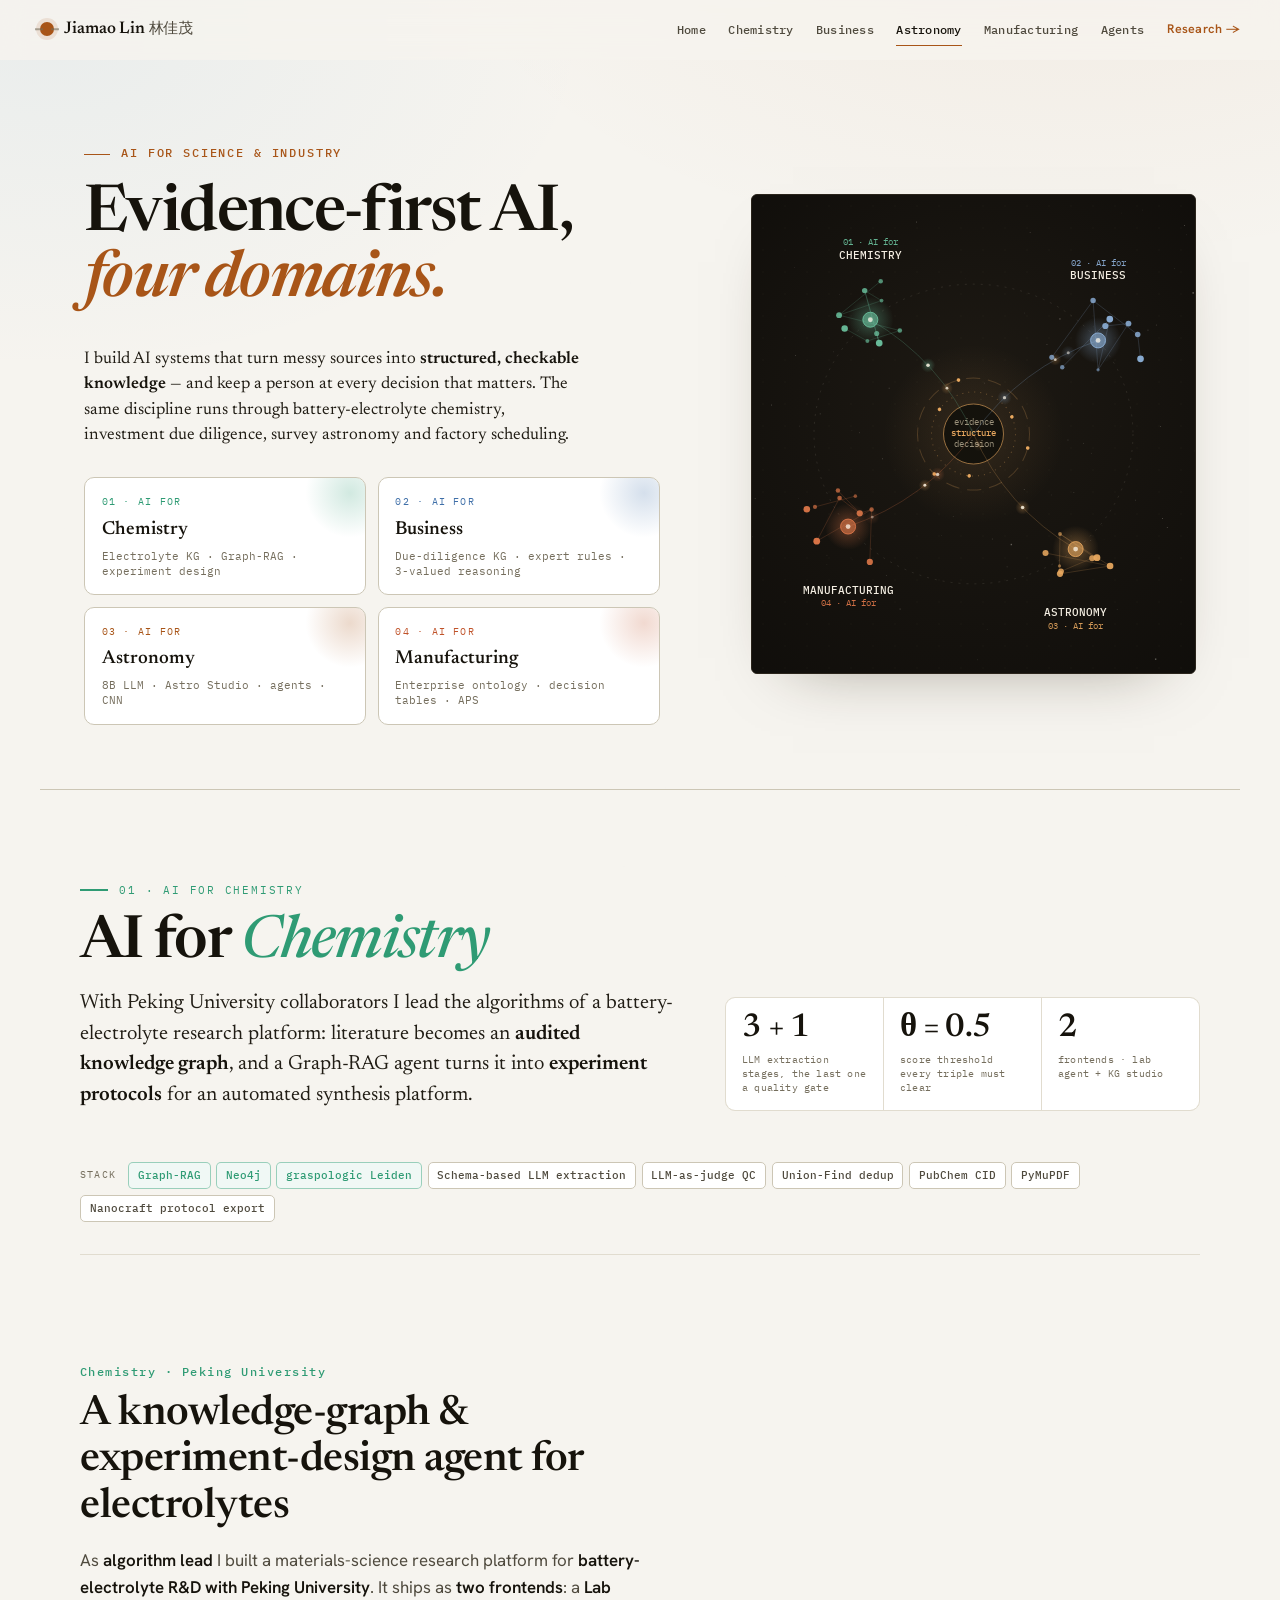
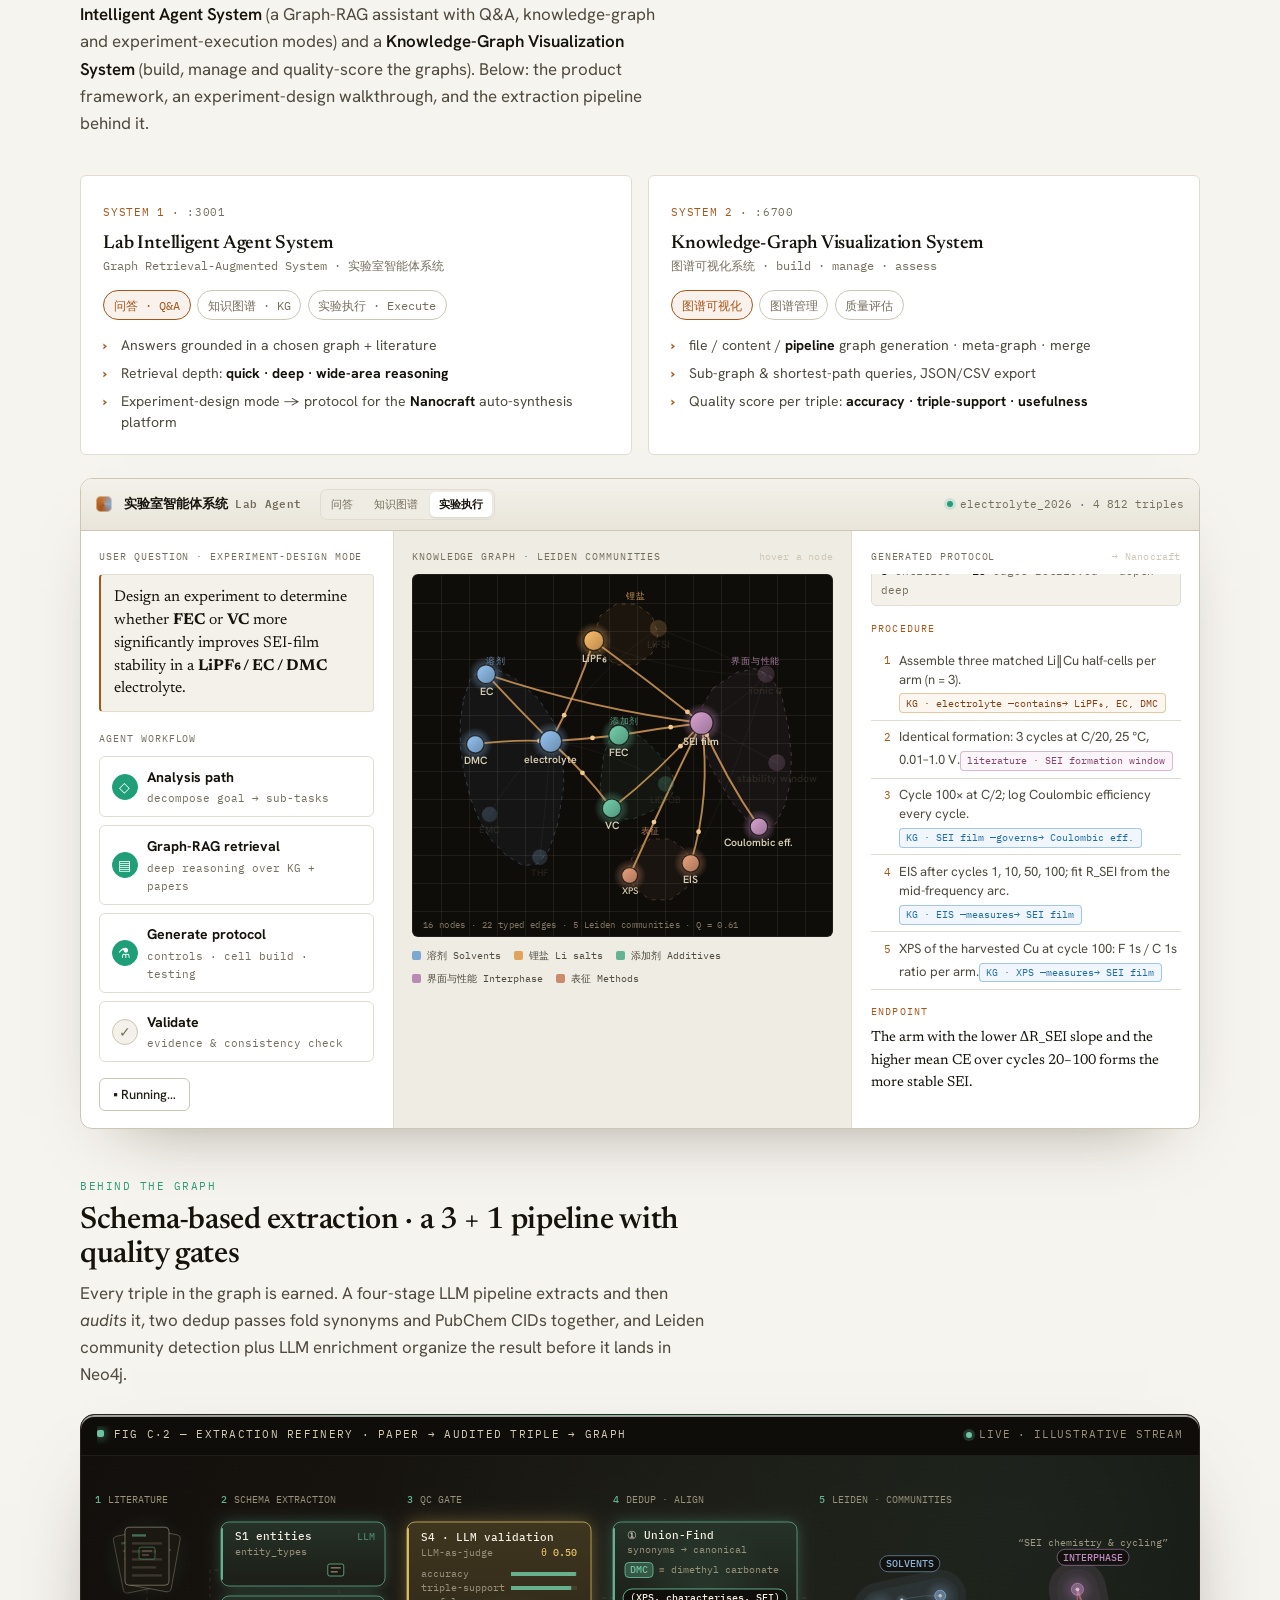
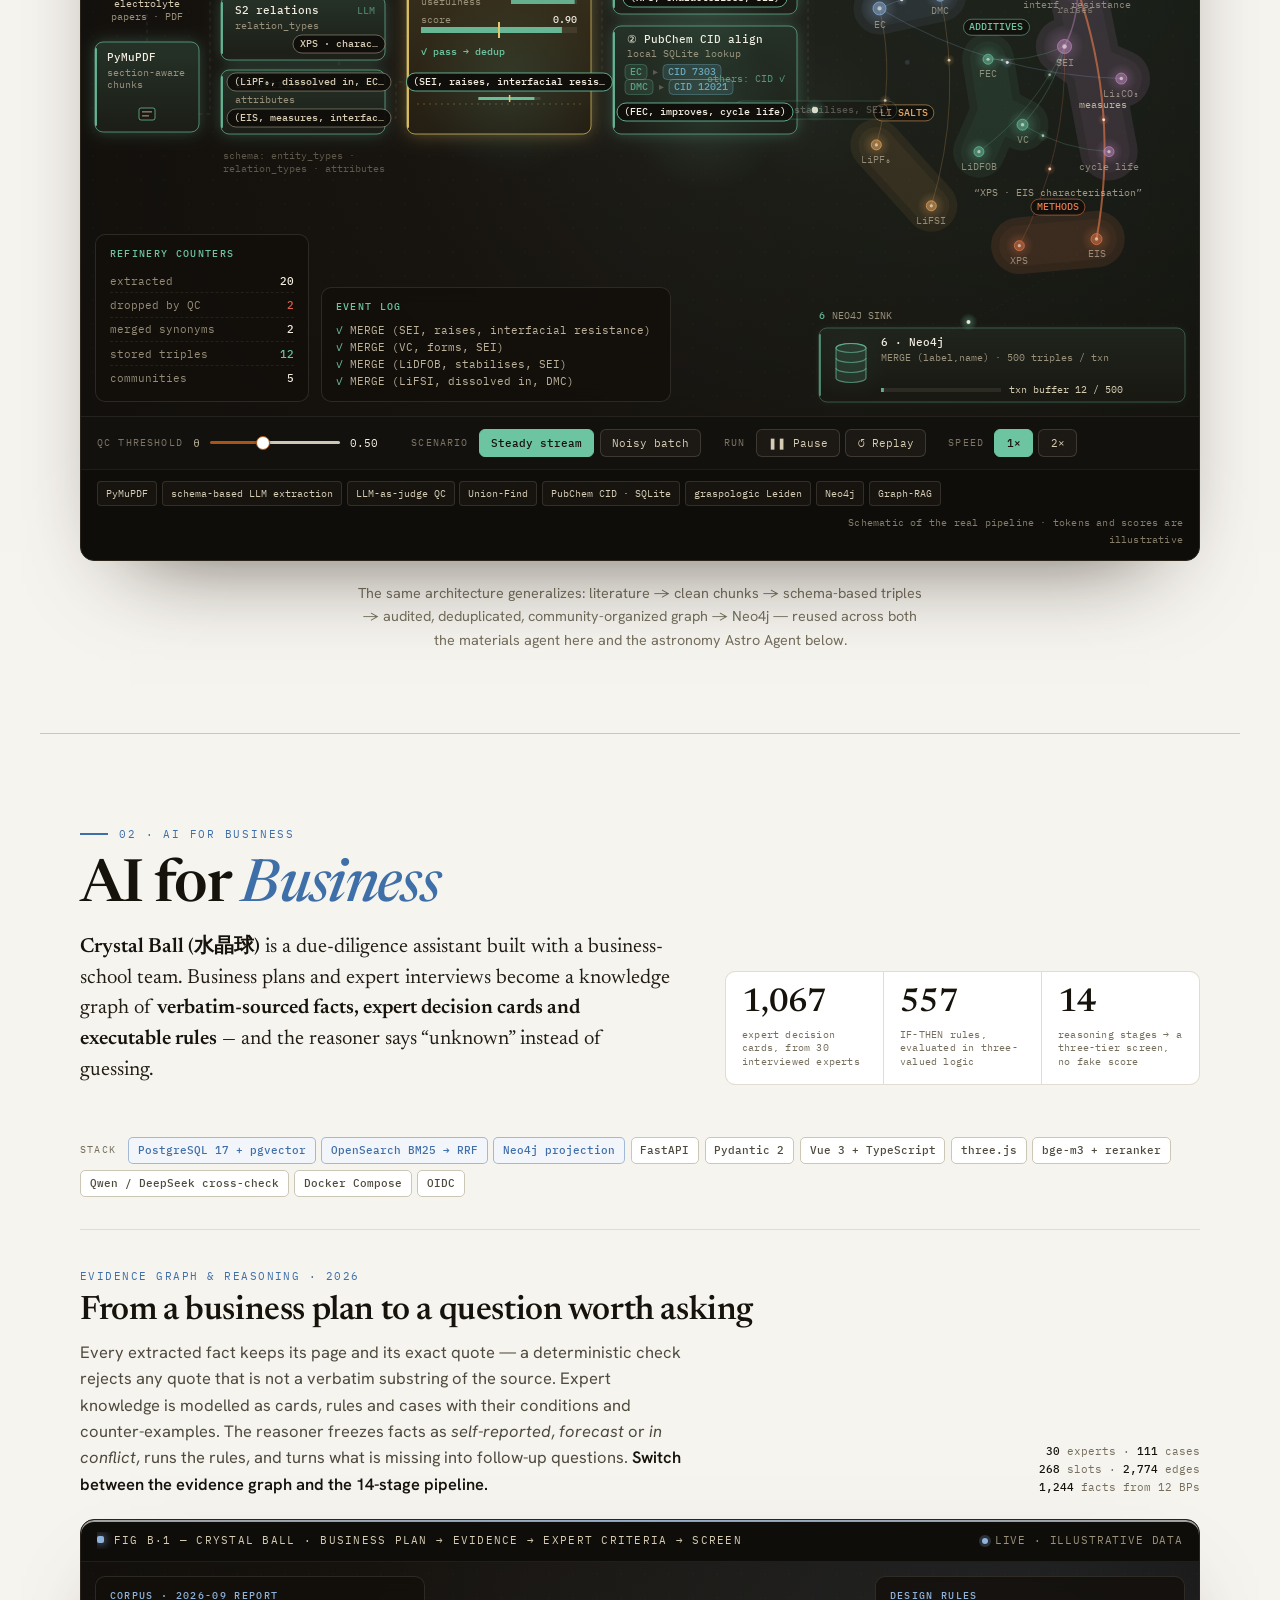
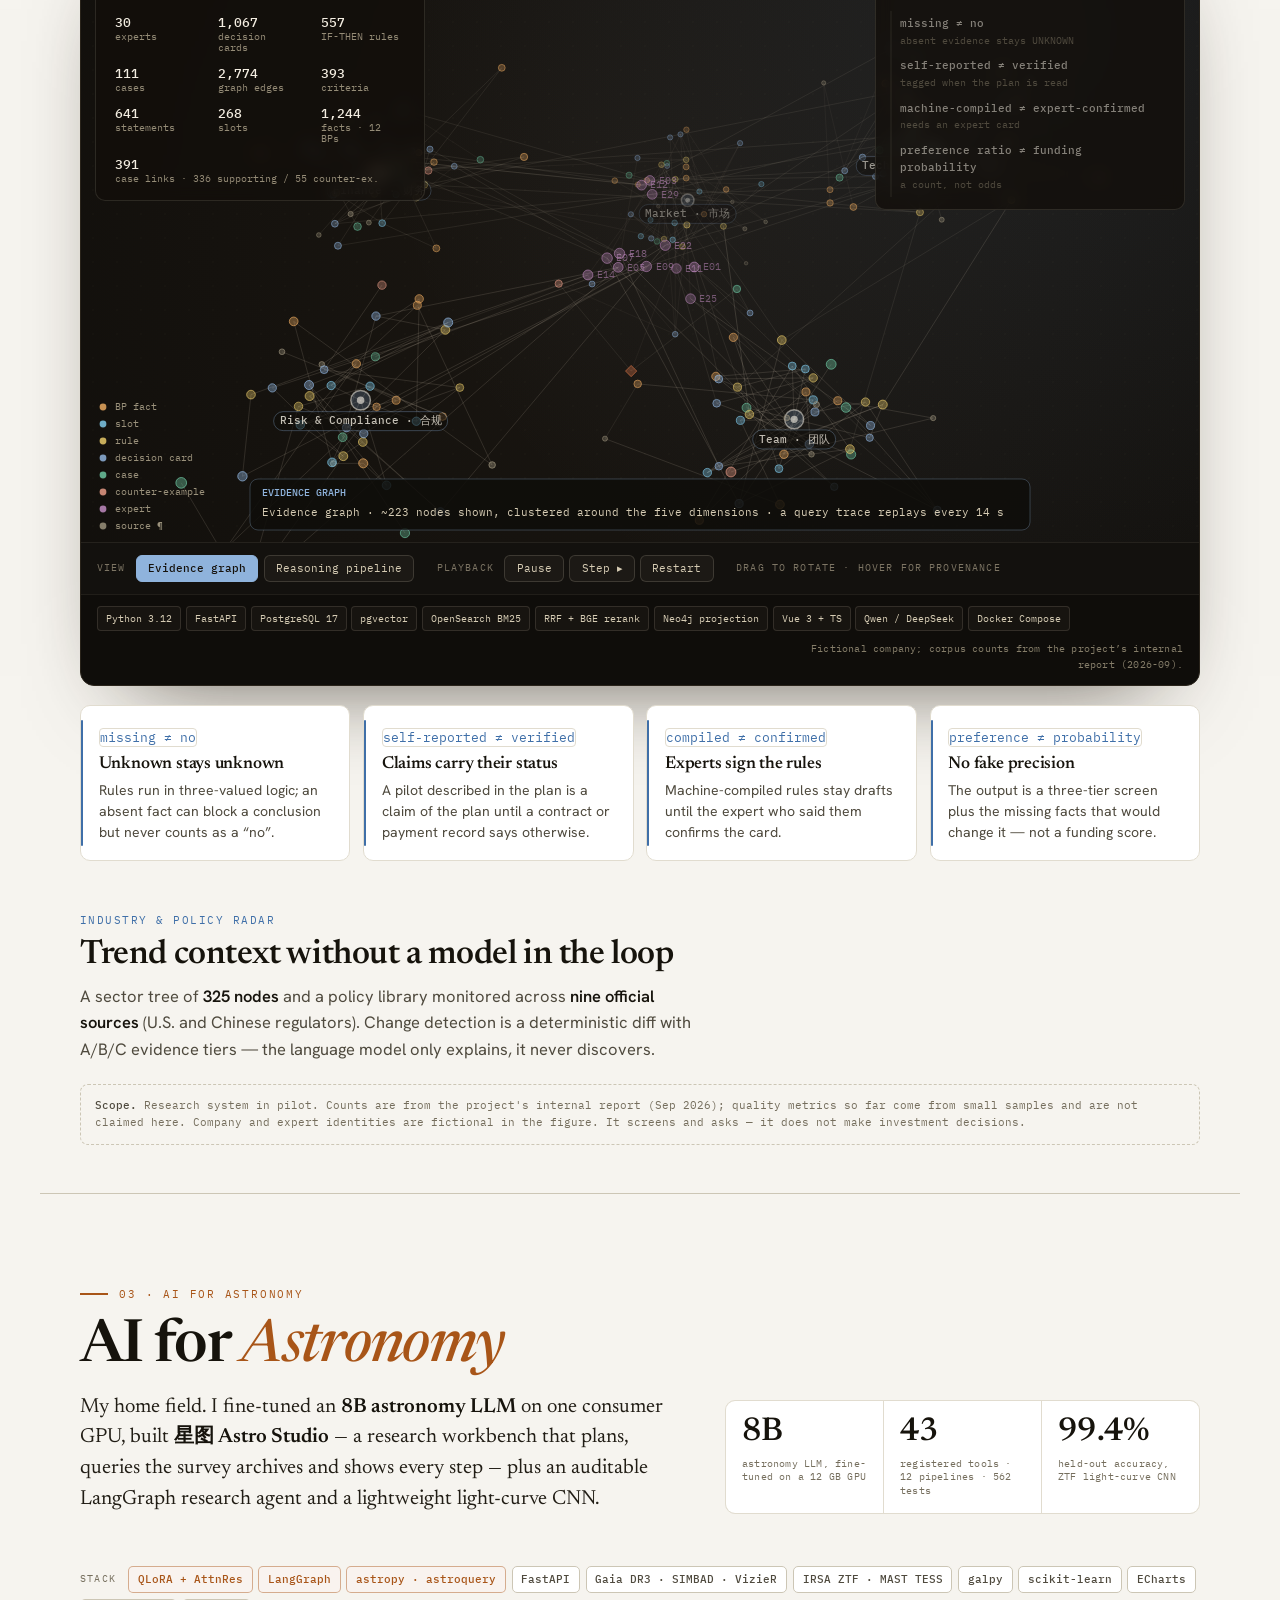
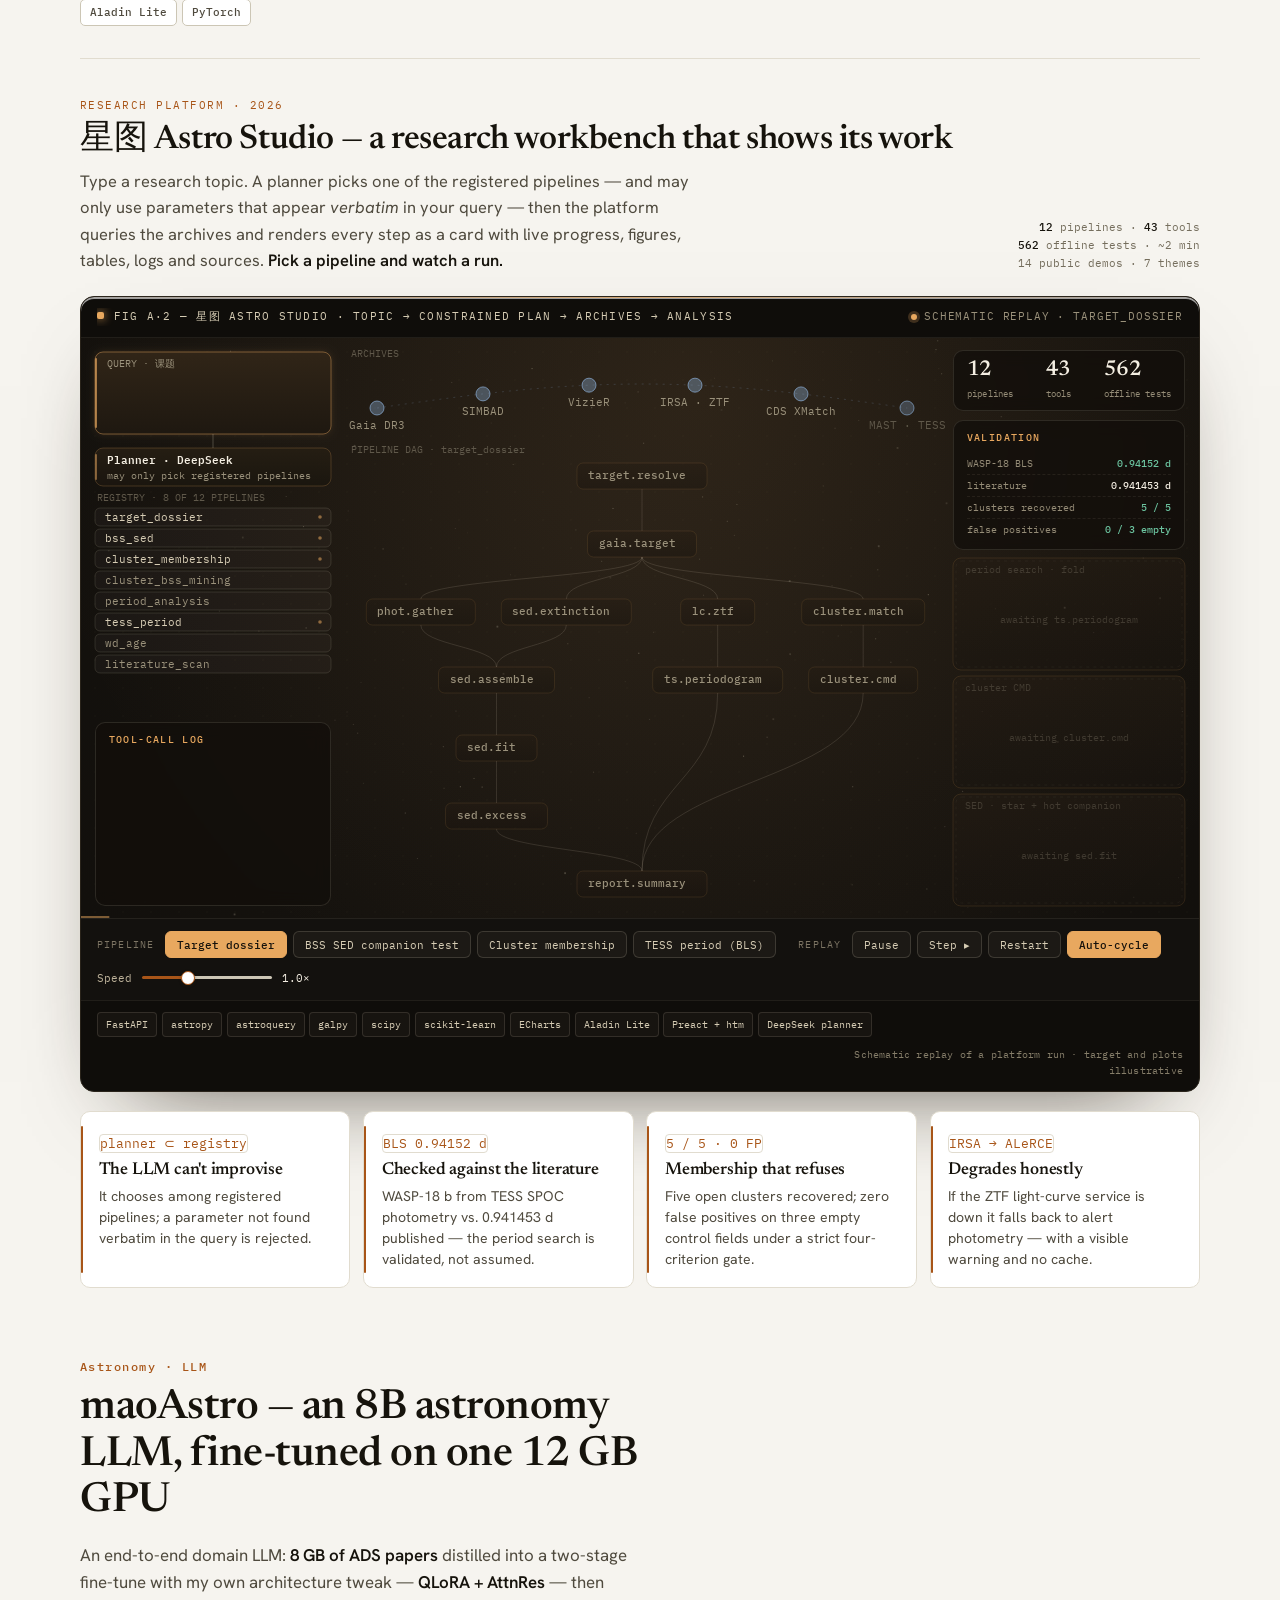
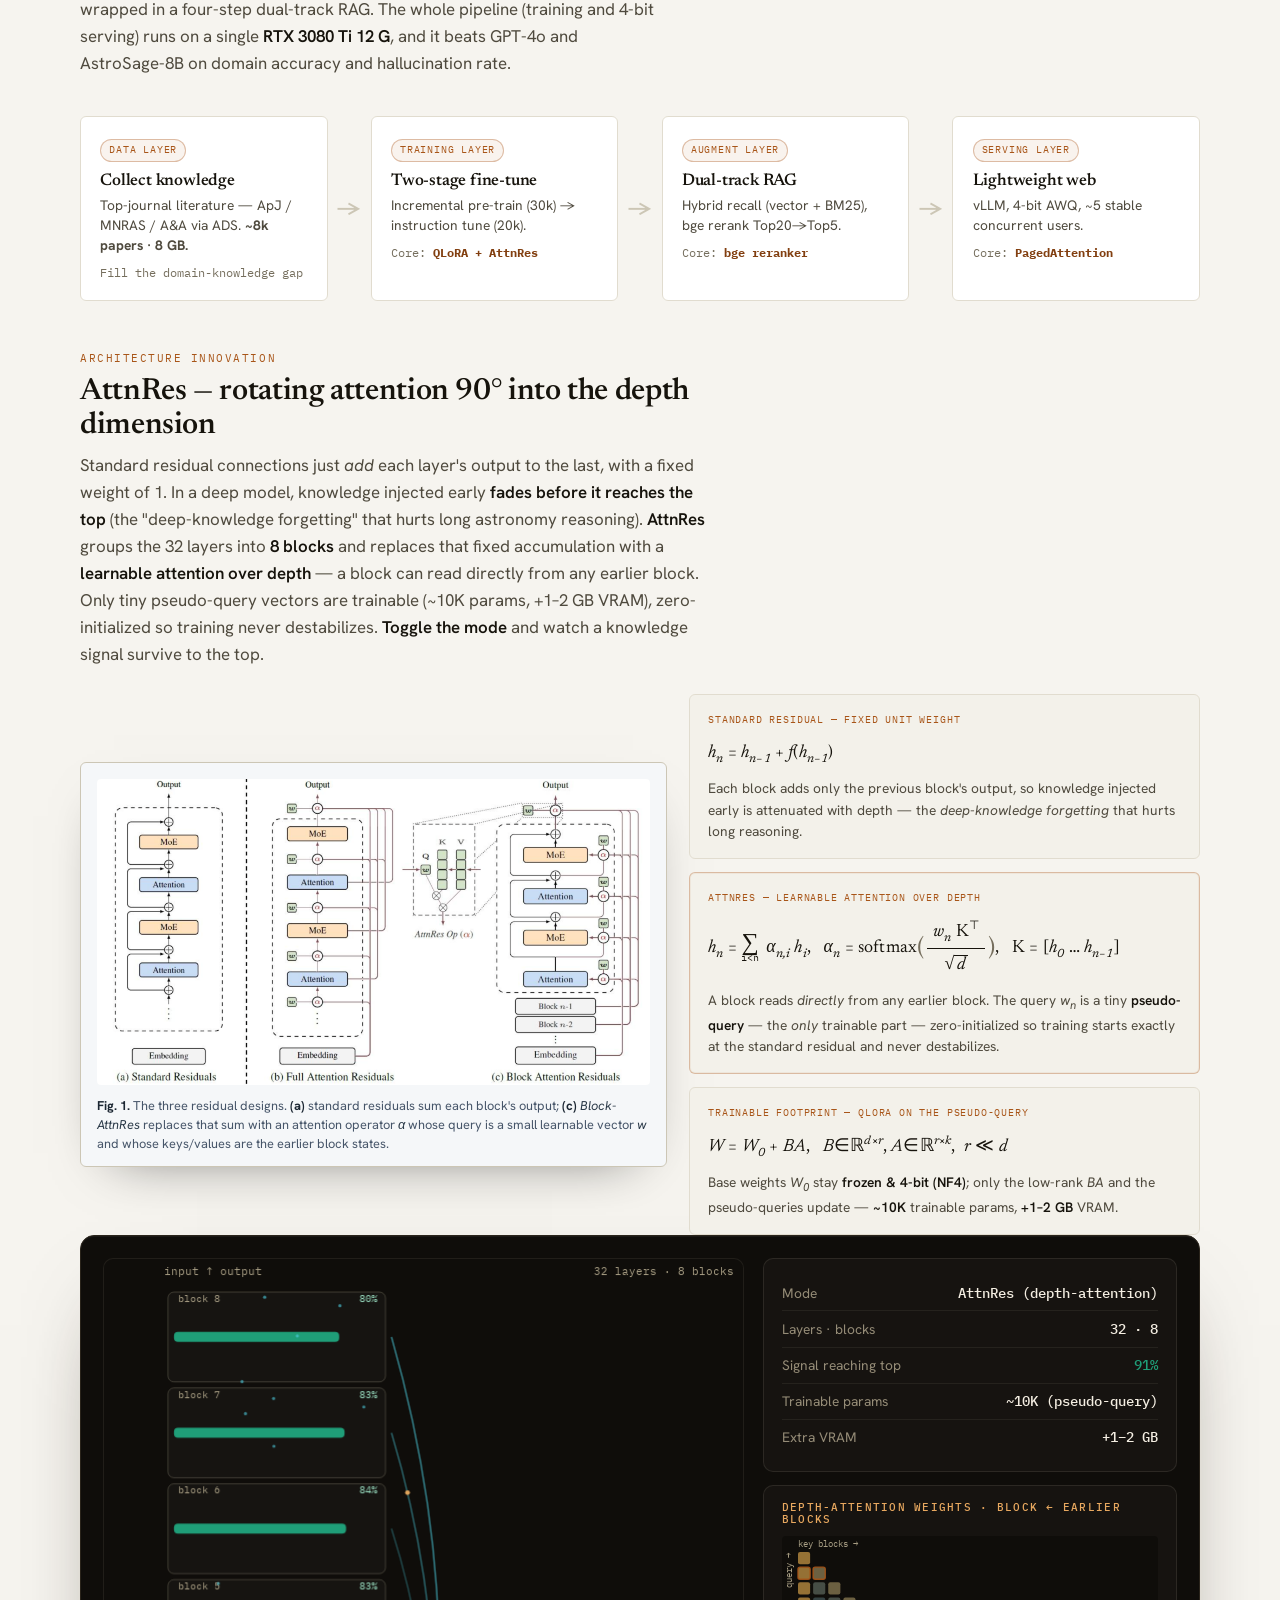
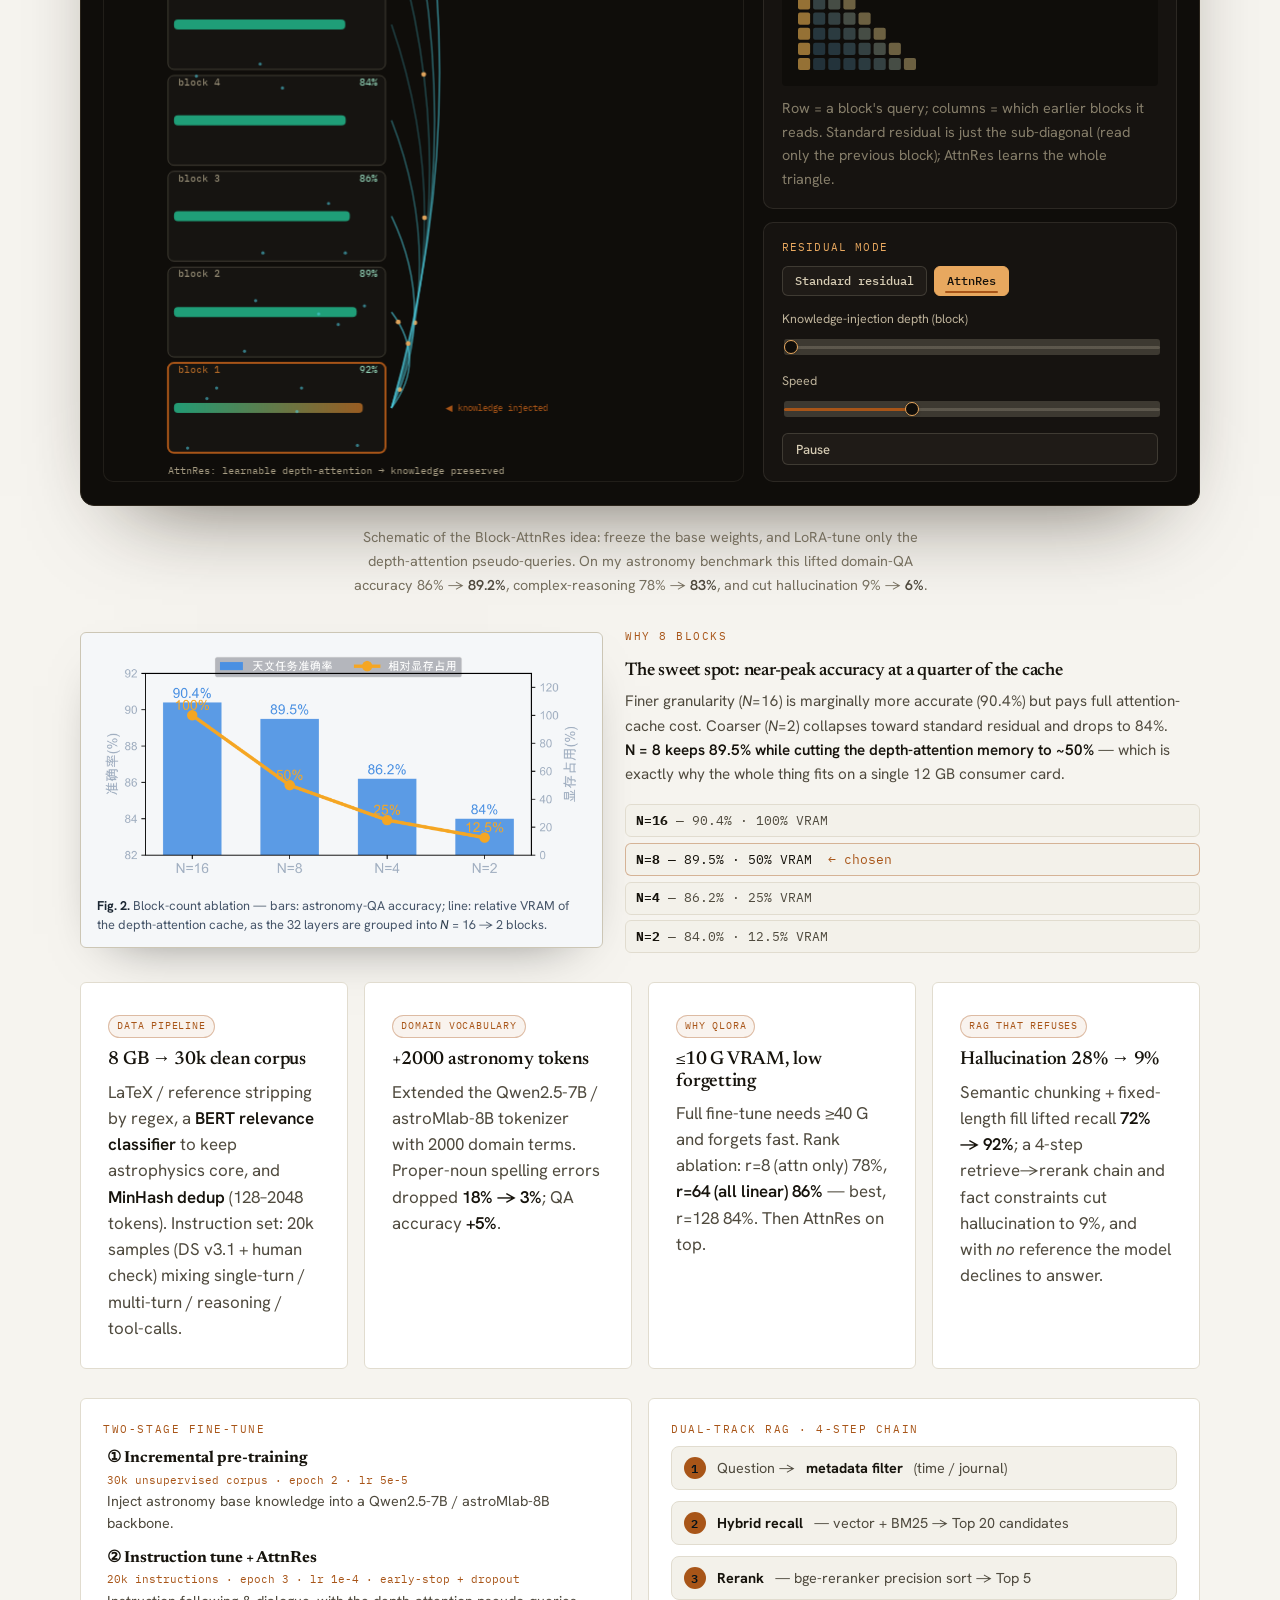
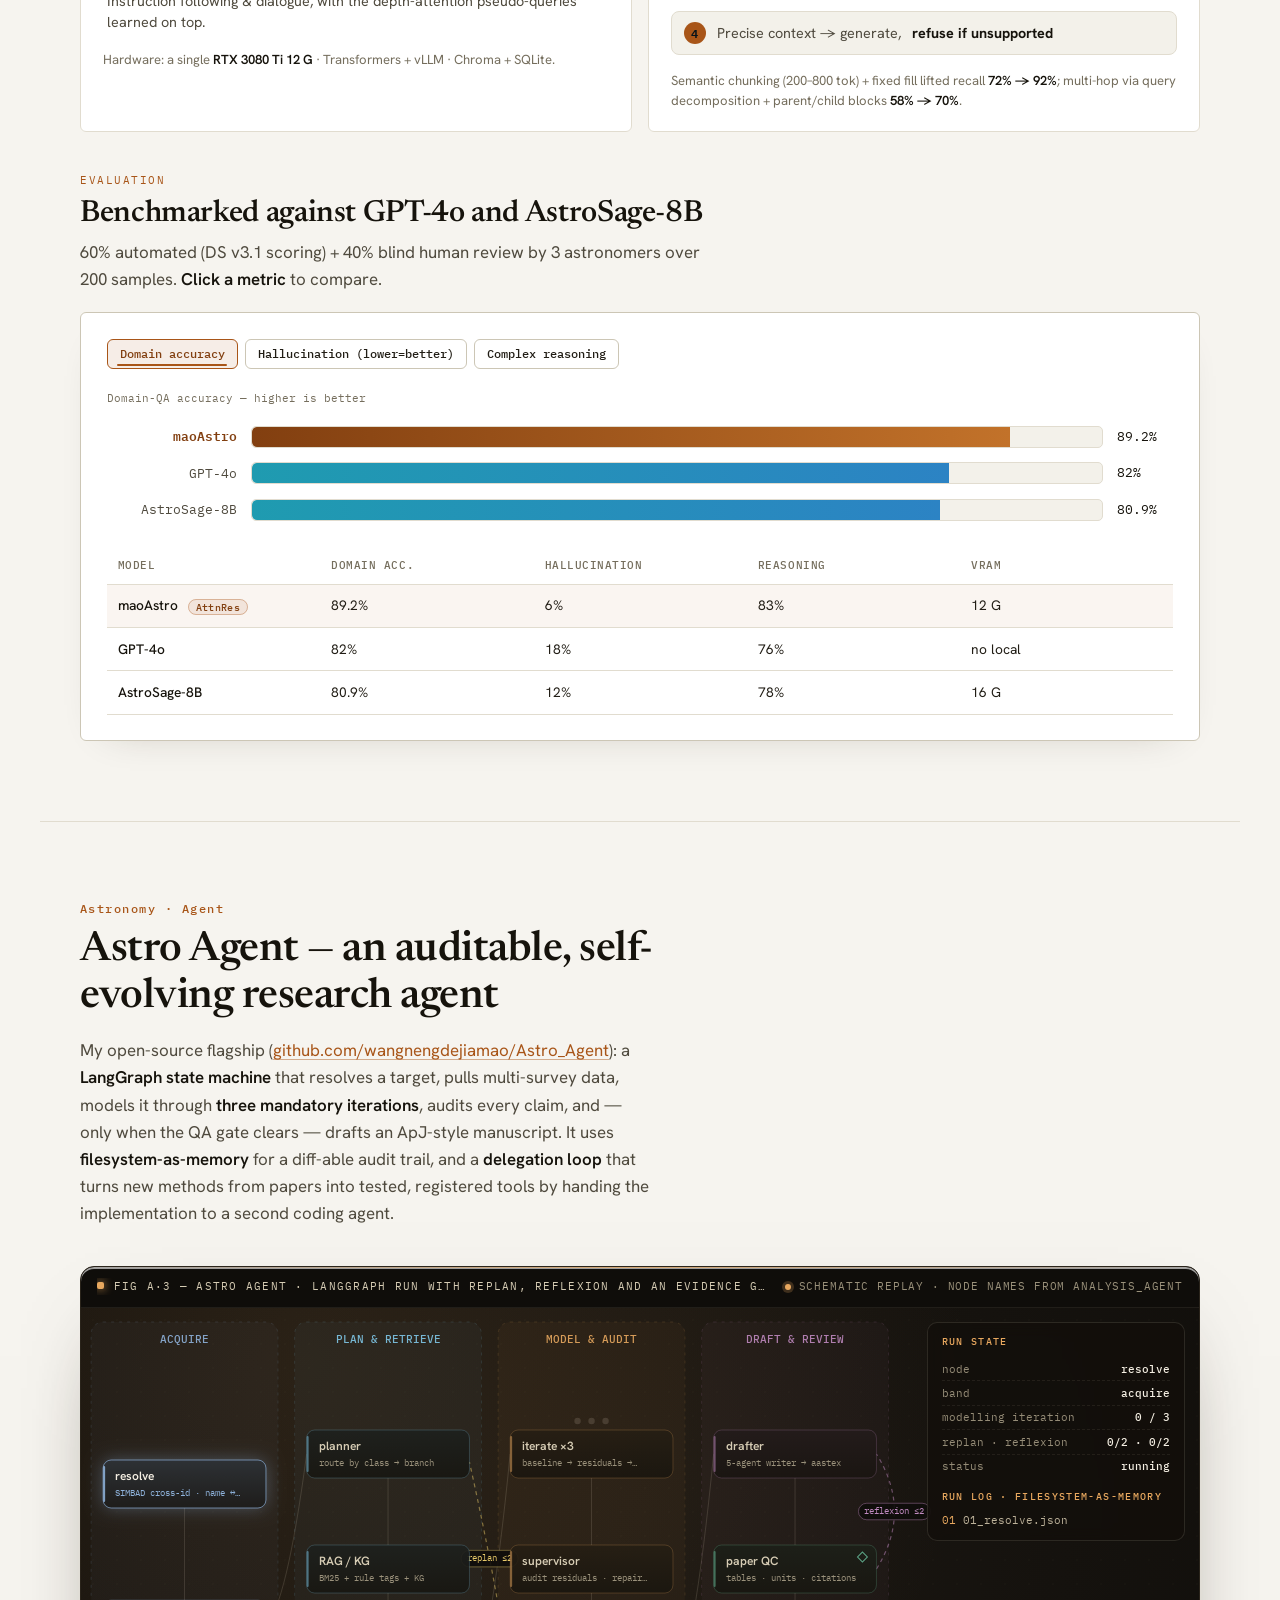
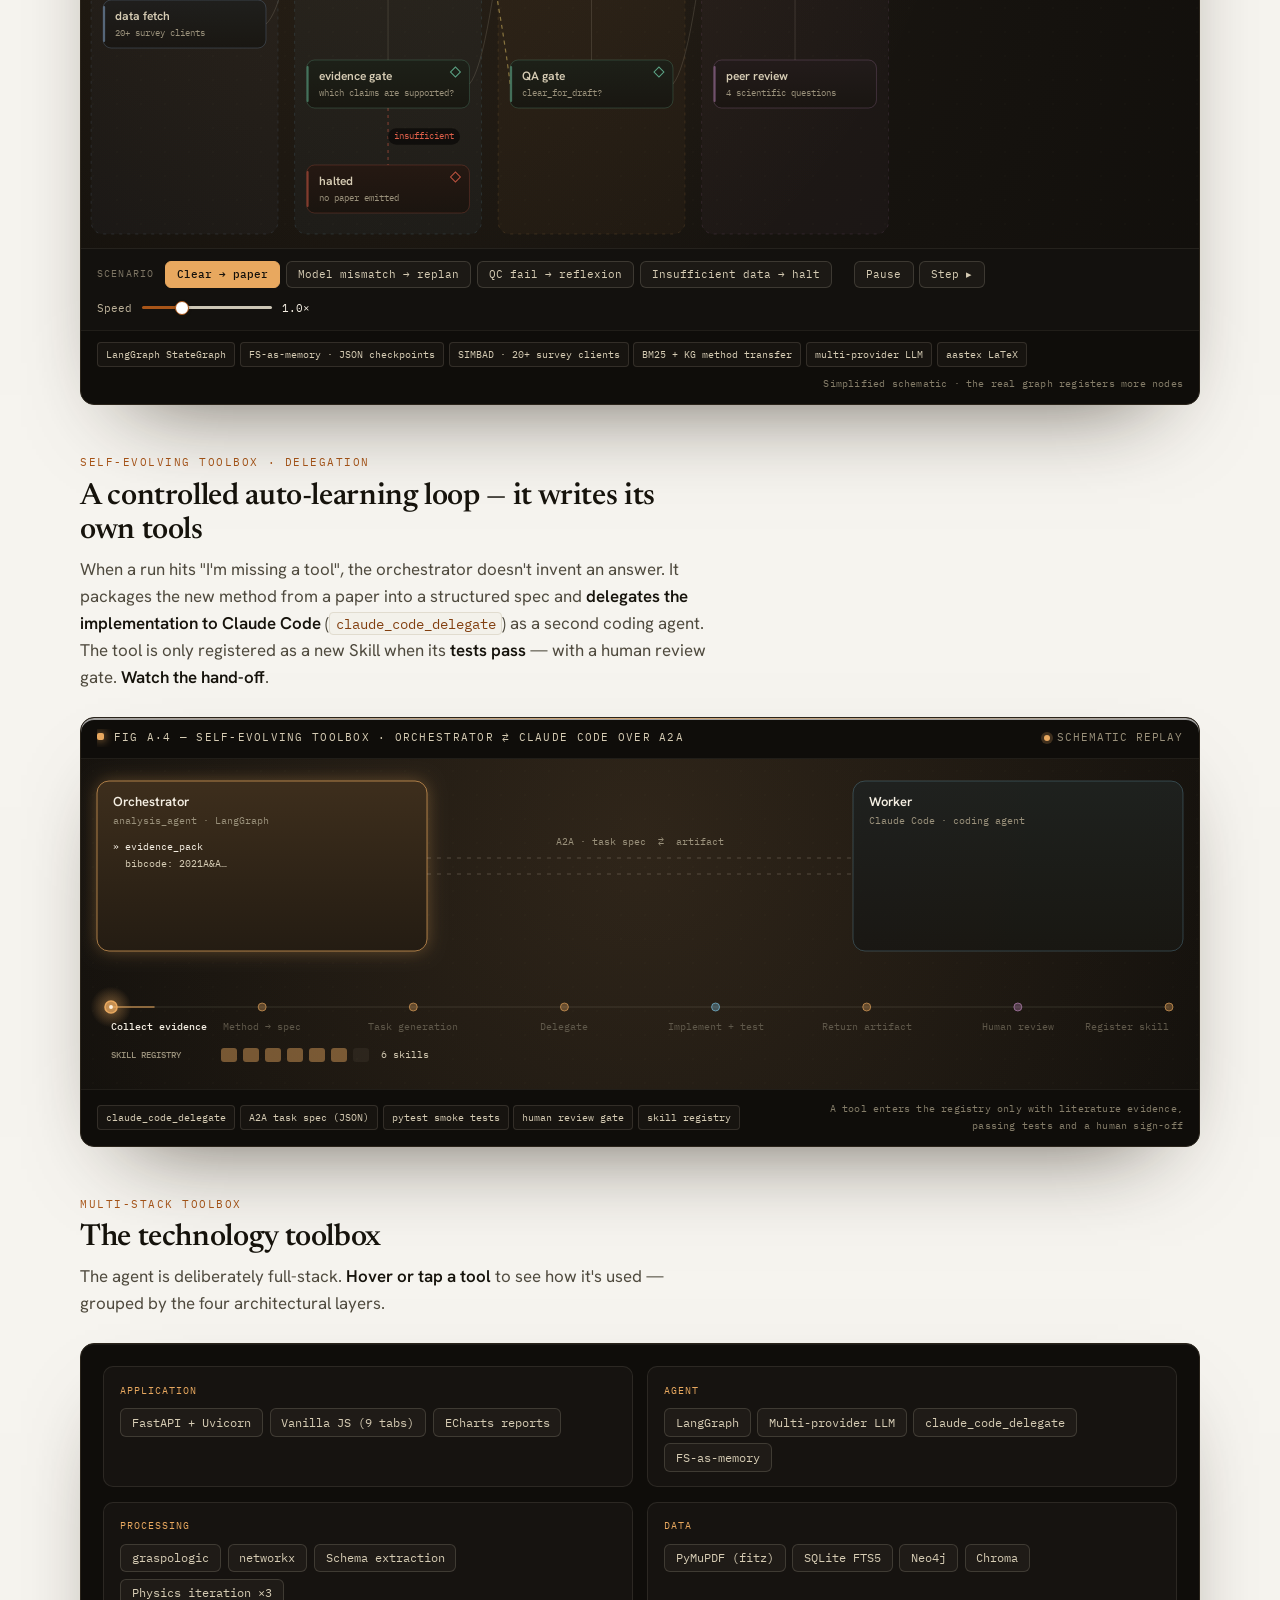
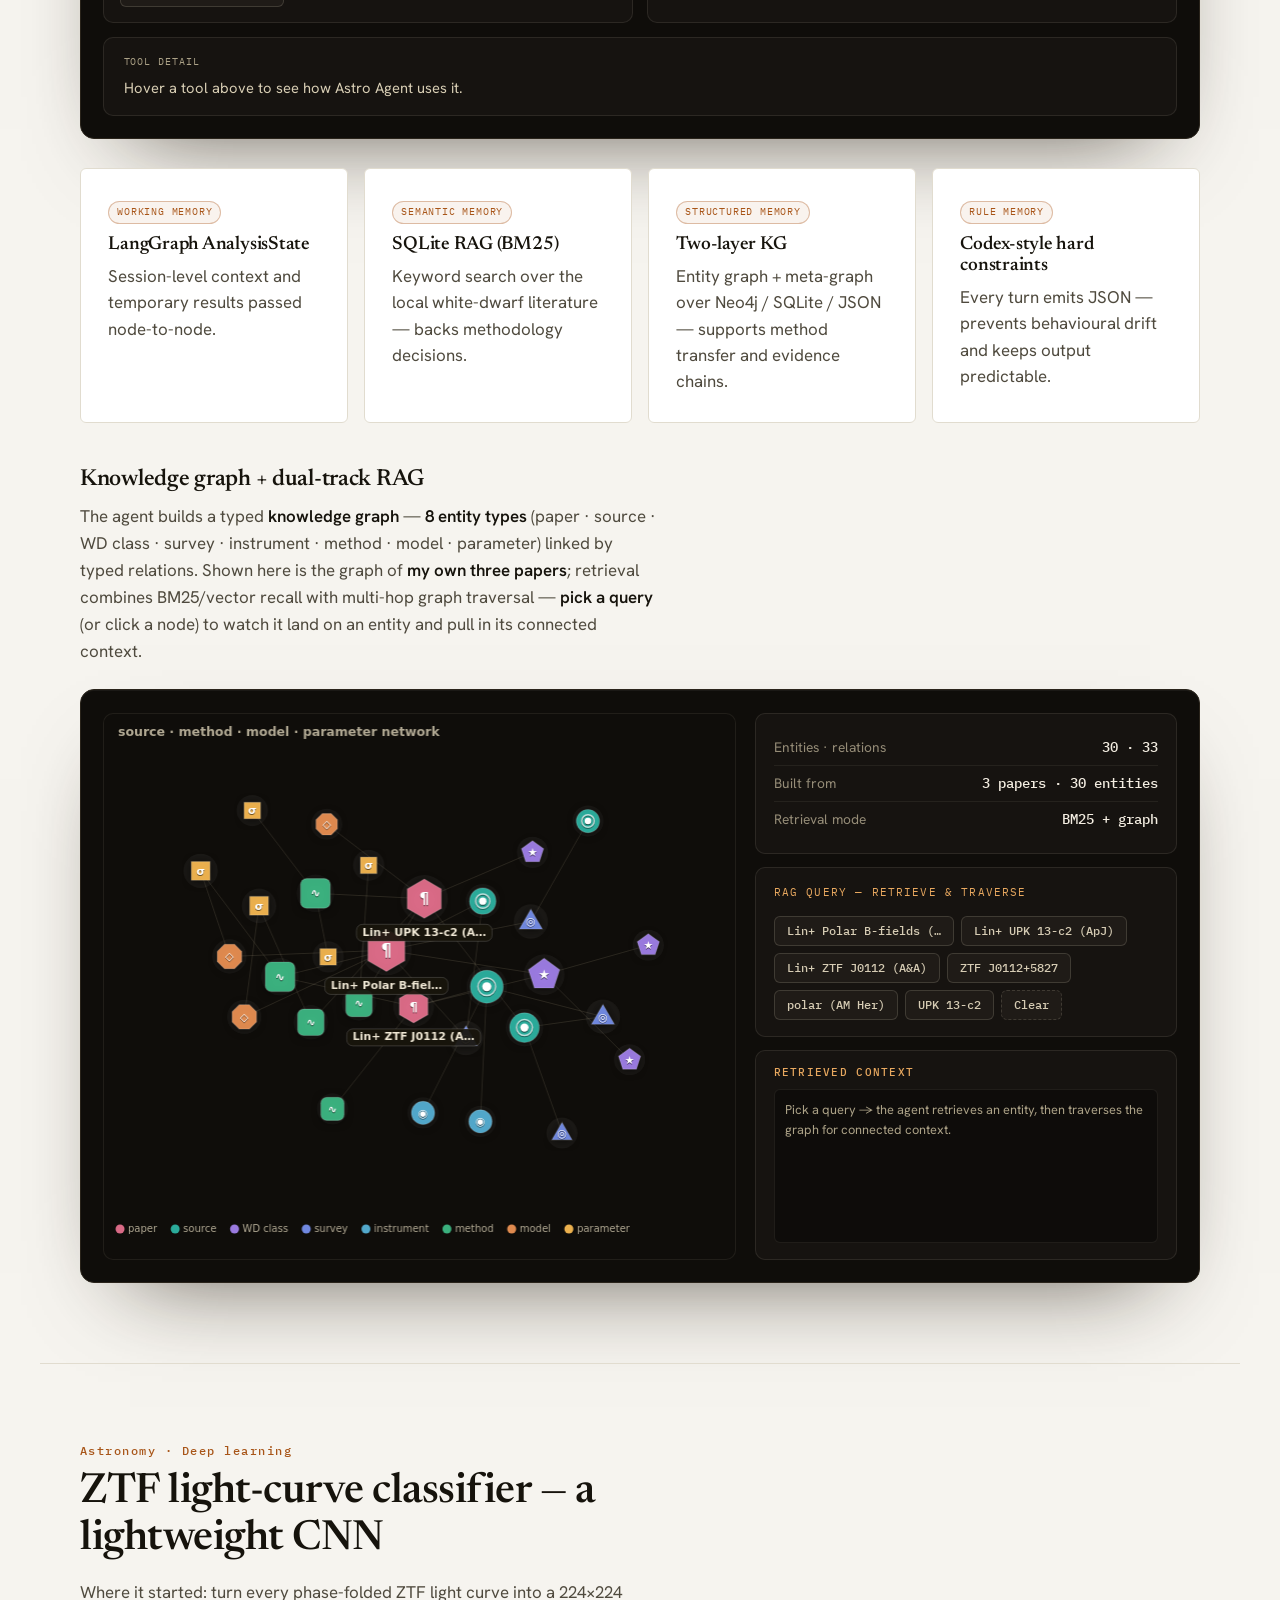
==== commit d864e09c: "Rebuild Astro Agent figures and re-plate legacy stages Replaces the old LangGraph and delegation can" ====
--- a/ai.html
+++ b/ai.html
@@ -15,7 +15,7 @@
 <link href="https://fonts.googleapis.com/css2?family=Newsreader:ital,opsz,wght@0,6..72,400;0,6..72,500;0,6..72,560;0,6..72,600;1,6..72,400;1,6..72,500&family=Hanken+Grotesk:wght@400;500;550;600;700&family=IBM+Plex+Mono:wght@400;500&display=swap" rel="stylesheet">
 <link rel="stylesheet" href="css/styles.css?v=38">
 <link rel="stylesheet" href="css/cosmic-theme.css?v=38">
-<link rel="stylesheet" href="css/techviz.css?v=40">
+<link rel="stylesheet" href="css/techviz.css?v=41">
 </head>
 <body class="ai-body">
 
@@ -523,52 +523,8 @@
       tools by handing the implementation to a second coding agent.</p>
     </div>
 
-    <!-- LangGraph run (reused viz) -->
-    <div class="cyc-stage">
-      <div class="cyc-canvas-wrap">
-        <canvas id="agentCanvas" role="img"
-          aria-label="Animated schematic of the Astro Agent LangGraph pipeline flowing from target resolution and data fetching through retrieval, three modelling iterations, a QA gate, drafting and peer review, with replan and reflexion self-healing loops."></canvas>
-        <div class="cyc-legend">
-          <span><i class="dot" style="background:#56b4e9"></i>Acquire / plan</span>
-          <span><i class="dot" style="background:#009e73"></i>Evidence gate</span>
-          <span><i class="dot" style="background:#e69f00"></i>Self-heal loop</span>
-          <span><i class="dot" style="background:#cc79a7"></i>Draft</span>
-          <span><i class="dot" style="background:#d55e00"></i>Halt</span>
-        </div>
-      </div>
-      <aside class="cyc-side">
-        <div class="readout">
-          <div class="readout-row"><span>Current node</span><b id="agNode">resolve</b></div>
-          <div class="readout-row"><span>Stage</span><b id="agStage">Acquire</b></div>
-          <div class="readout-row"><span>Modelling iteration</span><b id="agIter">0 / 3</b></div>
-          <div class="readout-row"><span>Run status</span><b id="agStatus" class="ag-status ag-run">running</b></div>
-        </div>
-        <div class="lc-wrap">
-          <h4>Run log · filesystem-as-memory</h4>
-          <div id="agLog" class="ag-log" aria-live="polite"></div>
-          <p class="cap">Each node writes a numbered JSON checkpoint — a human-readable provenance chain you can <code>diff</code> between runs.</p>
-        </div>
-        <div class="cyc-controls">
-          <div class="morph-presets">
-            <span class="ctl-label">Run scenario</span>
-            <div class="preset-row">
-              <button class="chip active" data-scenario="clear">Clear → paper</button>
-              <button class="chip" data-scenario="mismatch">Model mismatch → replan</button>
-              <button class="chip" data-scenario="reflexion">QC fail → reflexion</button>
-              <button class="chip" data-scenario="blocked">Insufficient data → halt</button>
-            </div>
-          </div>
-          <label>Speed
-            <input type="range" id="agSpeed" min="0" max="3" step="0.1" value="1">
-          </label>
-          <div class="toggle-row">
-            <button class="btn btn-sm" id="agPause" aria-pressed="false">Pause</button>
-            <button class="btn btn-sm" id="agStep">Step ▸</button>
-          </div>
-        </div>
-      </aside>
-    </div>
-    <p class="cap cap-wide">Schematic of the real <code>analysis_agent</code> graph — node names mirror the implementation. The hard cap of three modelling iterations, two replans and two reflexion rewrites is exactly how the agent refuses to over-claim.</p>
+    <!-- LangGraph run -->
+    <div id="agentGraph" data-domain="astro"></div>
 
     <!-- controlled auto-learning / delegation loop -->
     <div class="feature-head">
@@ -579,26 +535,7 @@
       (<code>claude_code_delegate</code>) as a second coding agent. The tool is only registered as a new Skill when its
       <strong>tests pass</strong> — with a human review gate. <strong>Watch the hand-off</strong>.</p>
     </div>
-    <div class="cyc-stage a2a-stage">
-      <div class="cyc-canvas-wrap" style="min-height:360px">
-        <canvas id="a2aCanvas" role="img"
-          aria-label="Agent-to-agent loop: the orchestrator collects evidence, extracts a method spec, generates a tool-development task, delegates implementation to Claude Code, and registers the new skill only when tests pass."></canvas>
-      </div>
-      <aside class="cyc-side">
-        <div class="readout">
-          <div class="readout-row"><span>Orchestrator</span><b id="a2aOrch">analysis_agent</b></div>
-          <div class="readout-row"><span>Worker agent</span><b id="a2aWorker">Claude Code</b></div>
-          <div class="readout-row"><span>Current step</span><b id="a2aStep">evidence</b></div>
-          <div class="readout-row"><span>Tests</span><b id="a2aTests">—</b></div>
-          <div class="readout-row"><span>Skill registry</span><b id="a2aReg">stable</b></div>
-        </div>
-        <div class="lc-wrap">
-          <h4>A2A message · task spec</h4>
-          <div id="a2aMsg" class="ag-log" style="height:150px"></div>
-          <p class="cap">Boundary: a human review gate stays in the loop, and only tools with literature evidence that pass a smoke test enter the registry.</p>
-        </div>
-      </aside>
-    </div>
+    <div id="agentDelegate" data-domain="astro"></div>
 
     <!-- tech-stack toolbox -->
     <div class="feature-head">
@@ -965,15 +902,15 @@
 <script src="js/viz-hero.js?v=40" defer></script>
 <script src="js/viz-chem.js?v=40" defer></script>
 <script src="js/viz-biz.js?v=40" defer></script>
-<script src="js/viz-astro.js?v=40" defer></script>
+<script src="js/viz-astro.js?v=41" defer></script>
 <script src="js/aps-model.js?v=40" defer></script>
 <script src="js/viz-mfg.js?v=40" defer></script>
 <script src="js/viz-zte.js?v=40" defer></script>
+<script src="js/viz-agent.js?v=41" defer></script>
 <script src="js/maoastro.js?v=38" defer></script>
-<script src="js/zte.js?v=40" defer></script>
+<script src="js/zte.js?v=41" defer></script>
 <script src="js/jindu.js?v=38" defer></script>
 <script src="js/astrostack.js?v=38" defer></script>
-<script src="js/astroagent.js?v=38" defer></script>
 <script src="js/kgdata.js?v=38" defer></script>
 <script src="js/kg.js?v=38" defer></script>
 <script src="js/ztfcnn.js?v=38" defer></script>
--- a/css/techviz.css
+++ b/css/techviz.css
@@ -170,3 +170,35 @@
 .hub-domain-tiles{grid-template-columns:repeat(4,minmax(0,1fr))}
 @media (max-width:900px){.hub-domain-tiles{grid-template-columns:repeat(2,minmax(0,1fr))}}
 @media (max-width:520px){.hub-domain-tiles{grid-template-columns:1fr}}
+
+/* ================================================================
+   Legacy interactive stages on ai.html, re-plated to match the new
+   figures: one dark instrument plate, dark side panels, dark chips.
+   ================================================================ */
+.ai-body .cyc-stage,.ai-body .spec-stage,.ai-body .zte-stage,.ai-body .toolbox{
+  background:#0f0d0a;border:1px solid #2a241b;border-radius:14px;color:#d6ccb4;
+  box-shadow:0 40px 90px -50px rgba(30,20,8,.75),inset 0 1px 0 rgba(255,255,255,.05);
+  --ink-strong:#f4eee2;--ink:#e9e1cf;--ink-soft:#d6ccb4;--ink-dim:#958c77;--line:rgba(236,224,200,.1);--line-strong:rgba(236,224,200,.18)}
+.ai-body .cyc-stage .cyc-canvas-wrap{border-color:rgba(236,224,200,.08);border-radius:10px}
+.ai-body .readout,.ai-body .lc-wrap,.ai-body .cyc-controls,.ai-body .spec-controls,.ai-body .spec-presets,.ai-body .tb-group{
+  background:rgba(236,224,200,.03);border:1px solid rgba(236,224,200,.1);border-radius:10px}
+.ai-body .readout-row{color:#958c77;border-bottom-color:rgba(236,224,200,.07)}
+.ai-body .readout-row b{color:#f4eee2}
+.ai-body .lc-wrap h4,.ai-body .ctl-label,.ai-body .tb-glab{color:var(--dl,#e8a85f)}
+.ai-body .cyc-stage .cap,.ai-body .zte-stage .cap,.ai-body .lc-wrap .cap{color:#857d69}
+.ai-body .cyc-stage code,.ai-body .lc-wrap code{background:rgba(236,224,200,.07);color:#e9e1cf;border-color:transparent}
+.ai-body .cyc-controls label,.ai-body .cyc-controls,.ai-body .cyc-controls output{color:#bdb29a}
+.ai-body .cyc-stage .chip,.ai-body .zte-stage .chip,.ai-body .cyc-stage .btn-sm,.ai-body .zte-stage .btn-sm,.ai-body .tb-chip{
+  background:rgba(236,224,200,.04);border:1px solid rgba(236,224,200,.16);color:#d6ccb4}
+.ai-body .cyc-stage .chip:hover,.ai-body .zte-stage .chip:hover,.ai-body .cyc-stage .btn-sm:hover,.ai-body .zte-stage .btn-sm:hover,.ai-body .tb-chip:hover{
+  border-color:var(--dl,#e8a85f);color:#fff;background:rgba(236,224,200,.07)}
+.ai-body .cyc-stage .chip.active,.ai-body .zte-stage .chip.active,.ai-body .cyc-stage .btn-sm[aria-pressed="true"],.ai-body .zte-stage .btn-sm[aria-pressed="true"],.ai-body .tb-chip.is-active{
+  background:var(--dl,#e8a85f);border-color:var(--dl,#e8a85f);color:#15110b}
+.ai-body .cyc-stage input[type=range],.ai-body .zte-stage input[type=range]{background:rgba(236,224,200,.18)}
+.ai-body .cyc-stage input[type=range]::-webkit-slider-thumb,.ai-body .zte-stage input[type=range]::-webkit-slider-thumb{background:#0f0d0a;border-color:var(--dl,#e8a85f)}
+.ai-body .zte-stage .phone-cap{color:#958c77}
+.ai-body .zte-stage .phone-cap b{color:#e9e1cf}
+.ai-body .toolbox{padding:clamp(1rem,2vw,1.4rem)}
+.ai-body .tb-detail{background:rgba(236,224,200,.03);border-color:rgba(236,224,200,.1);border-radius:10px}
+.ai-body .ag-log{background:rgba(0,0,0,.35);border:1px solid rgba(236,224,200,.08)}
+.ai-body{--well:#0f0d0a;--well-line:rgba(236,224,200,.08)}
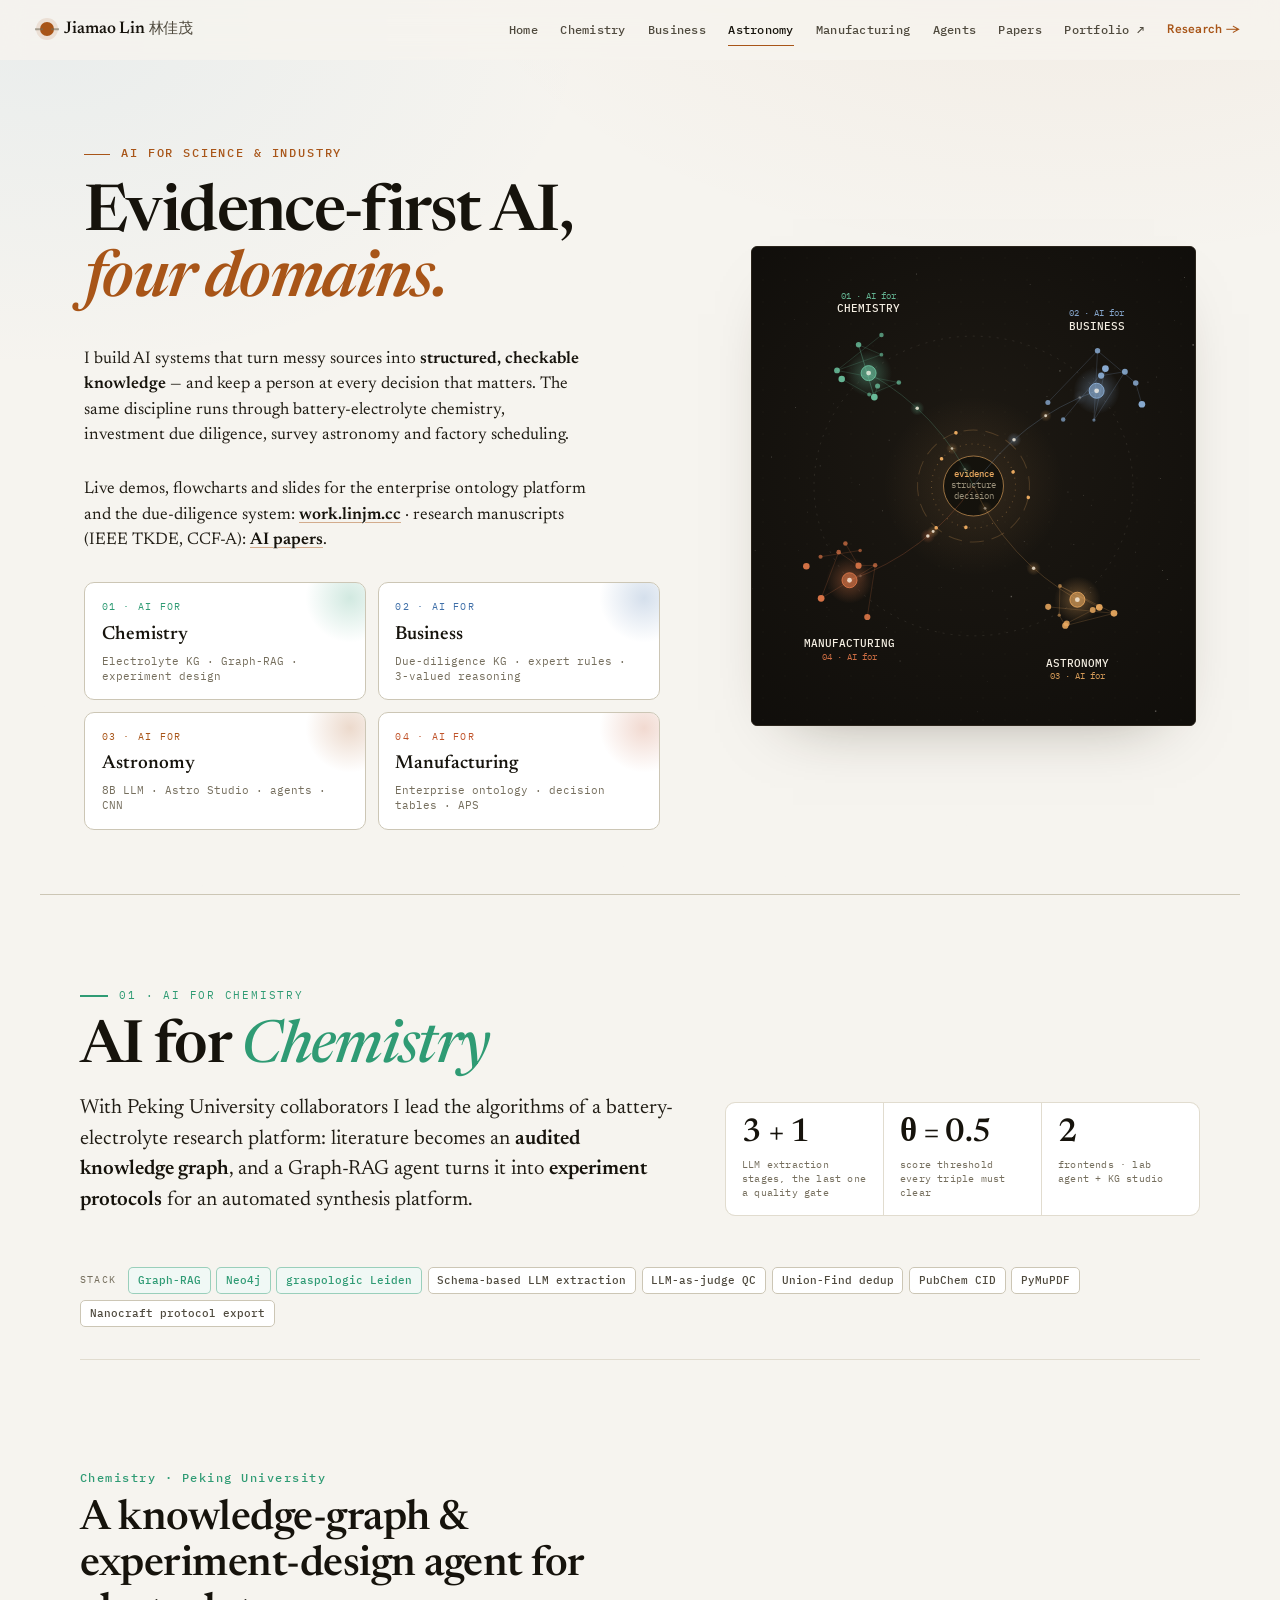
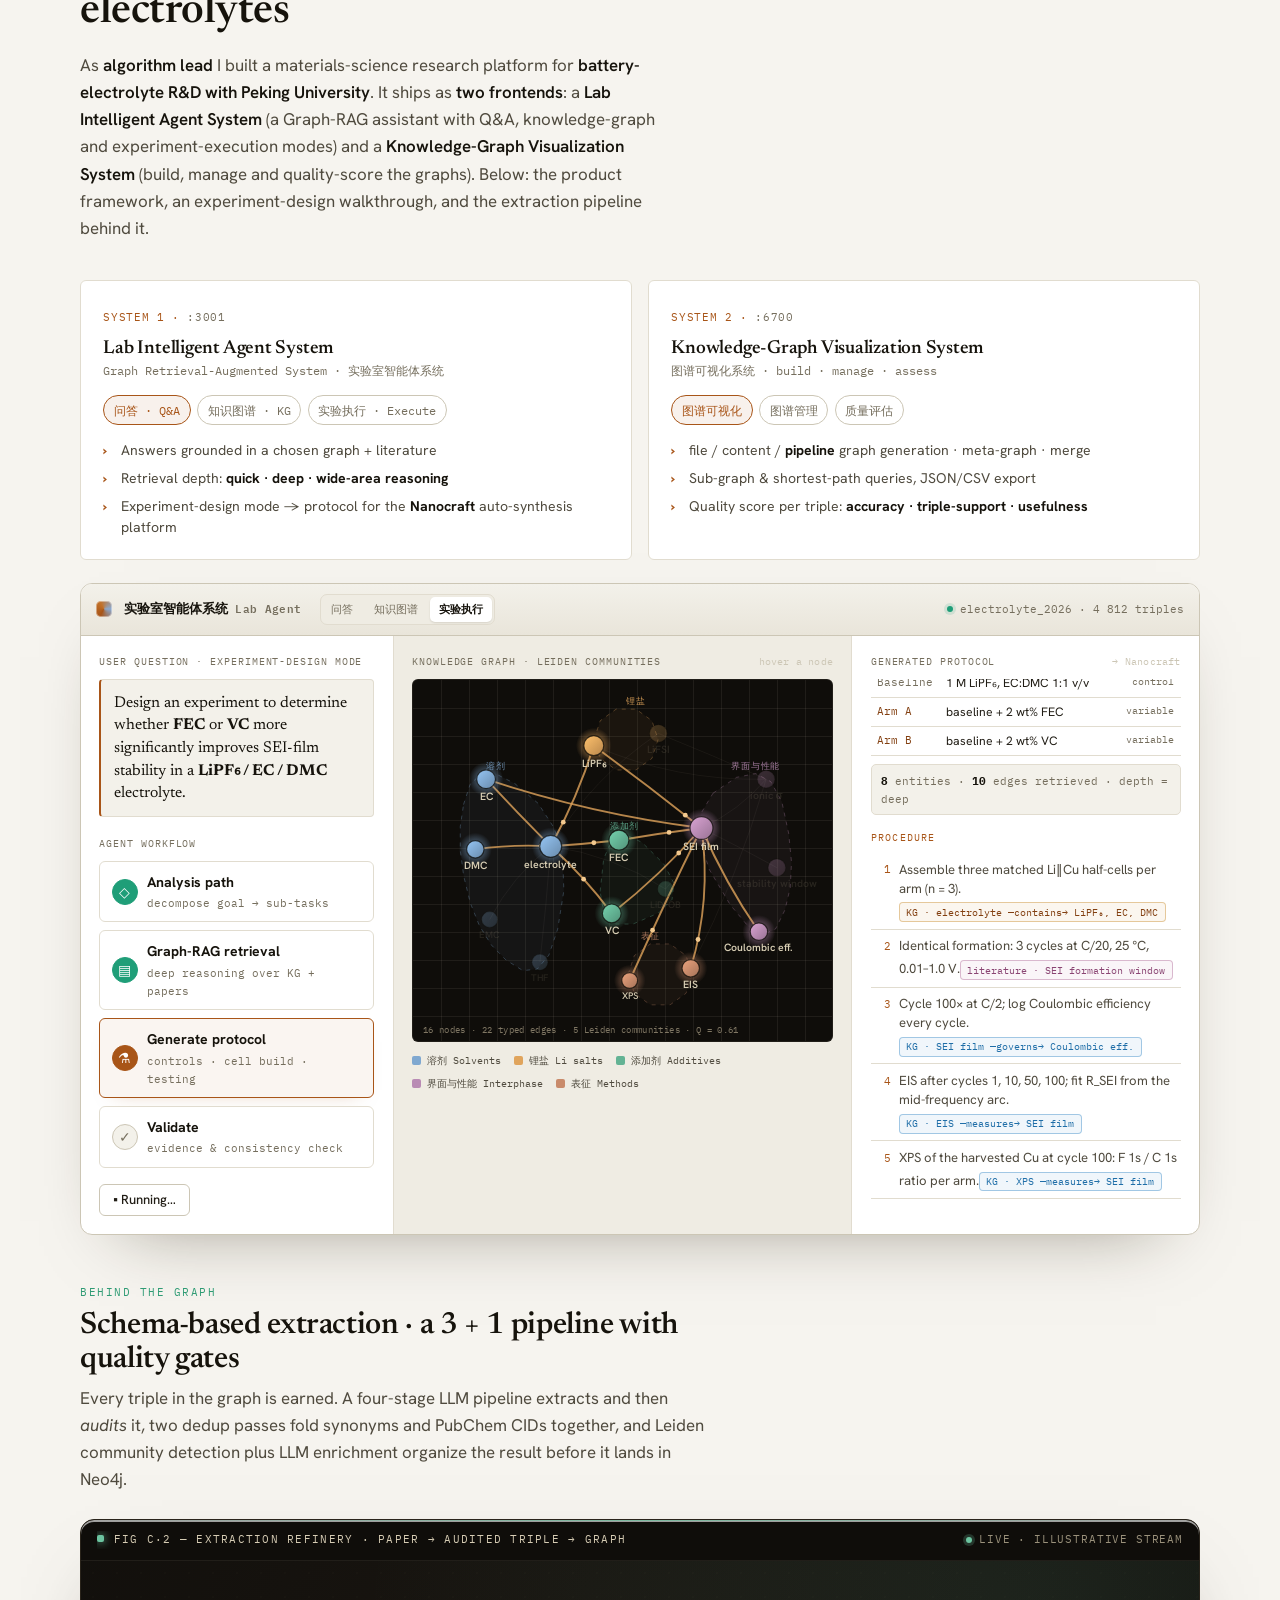
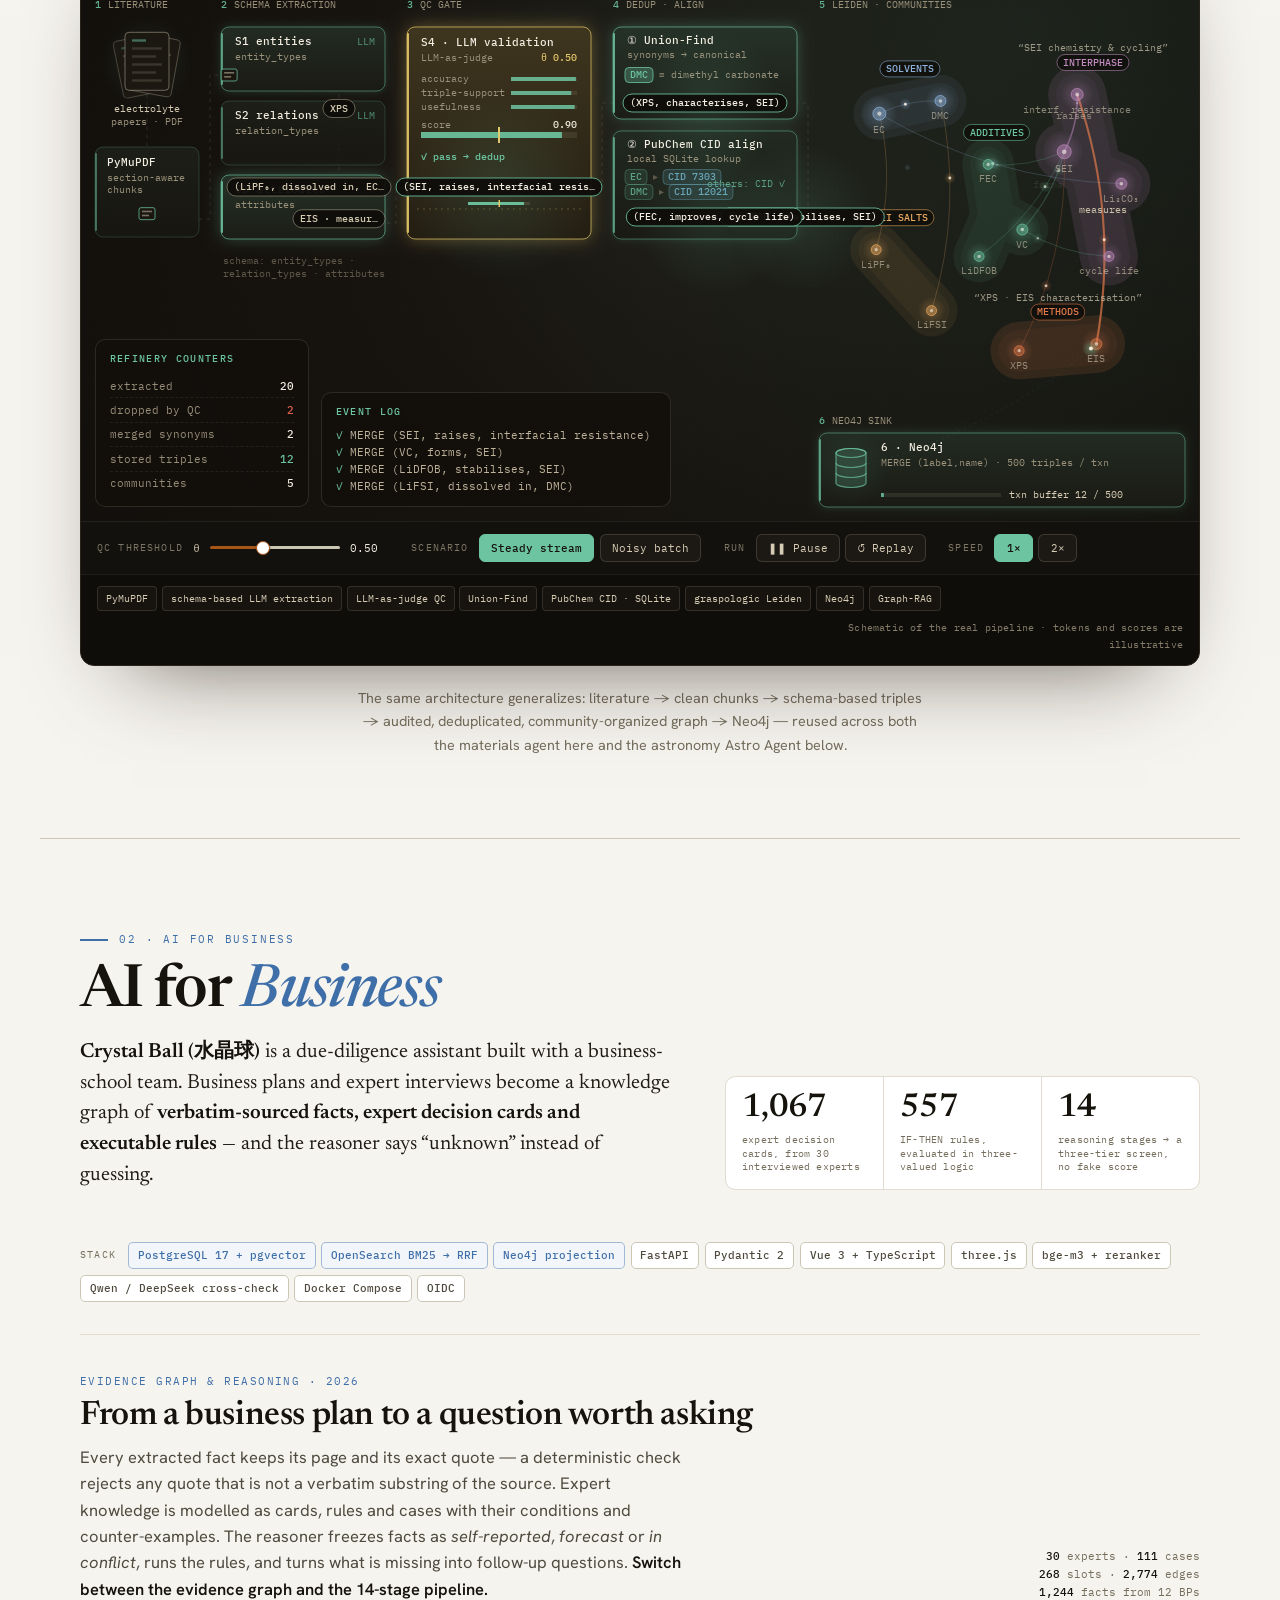
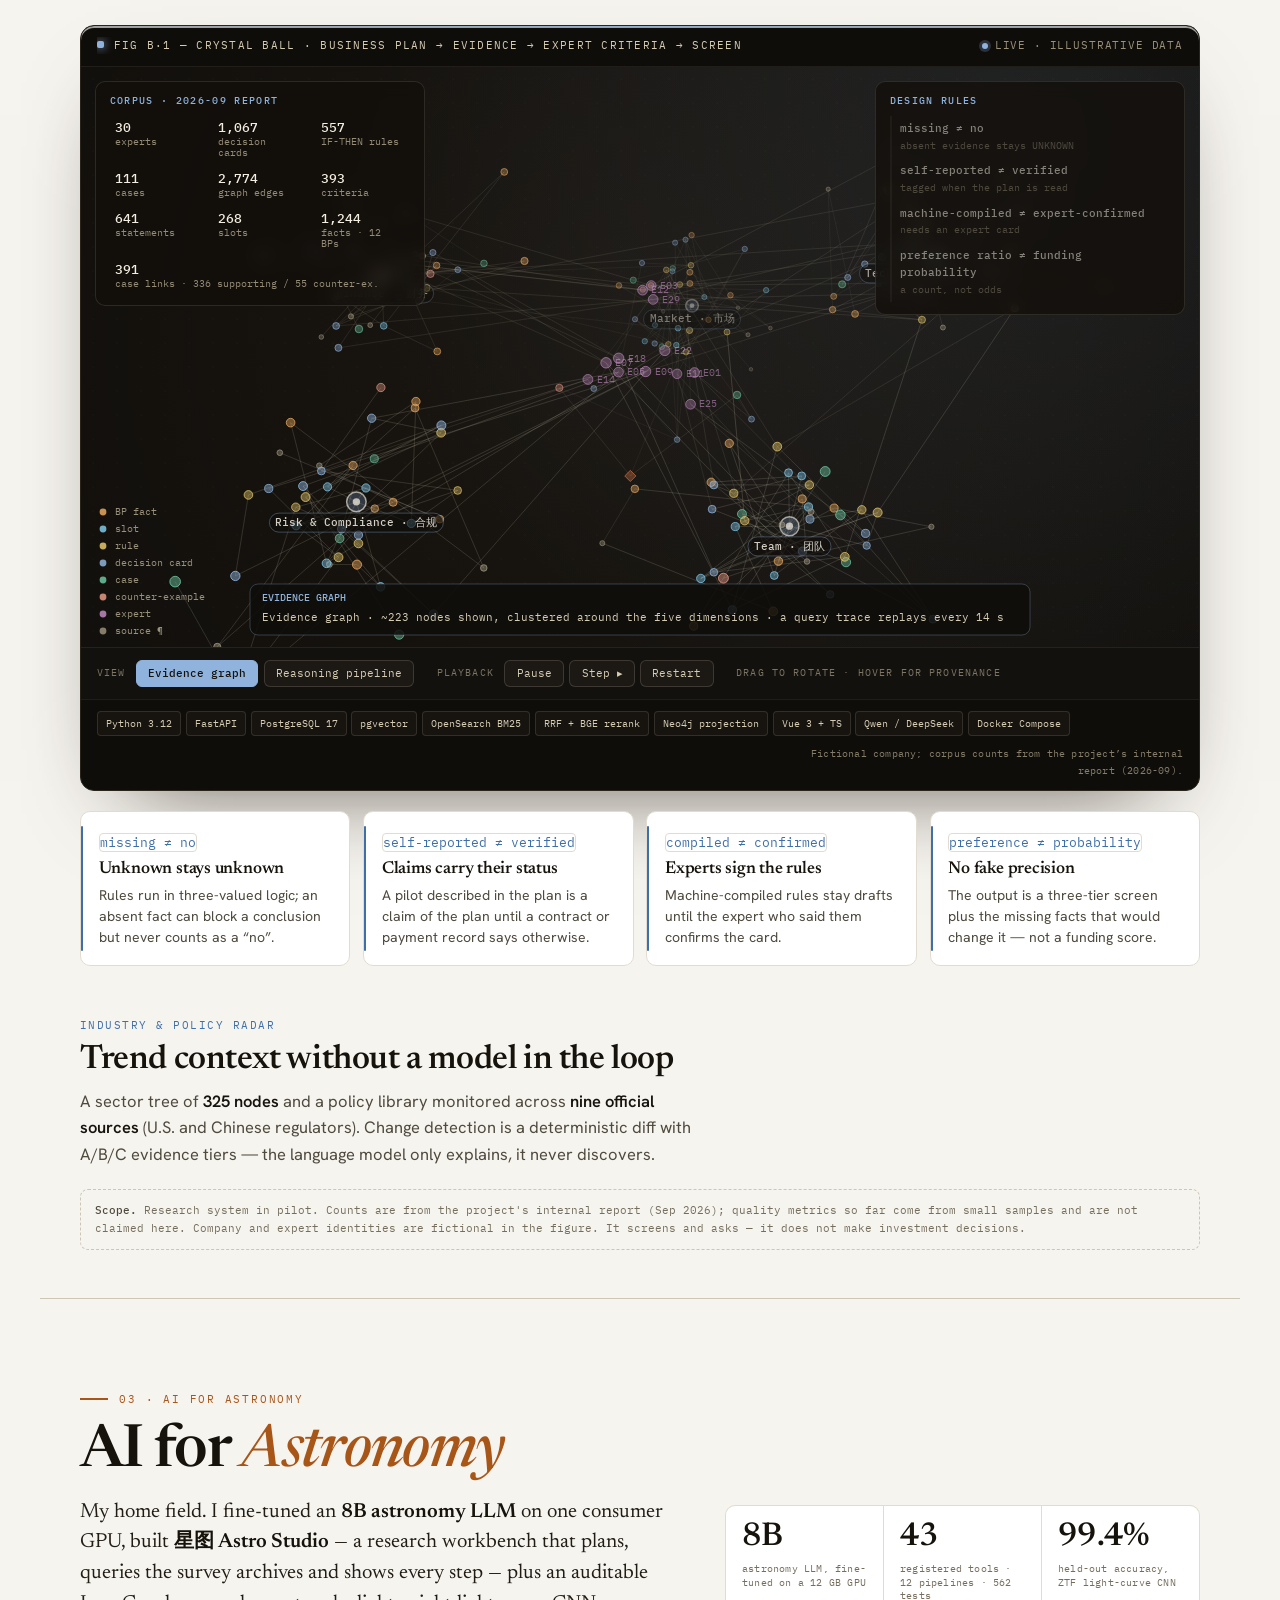
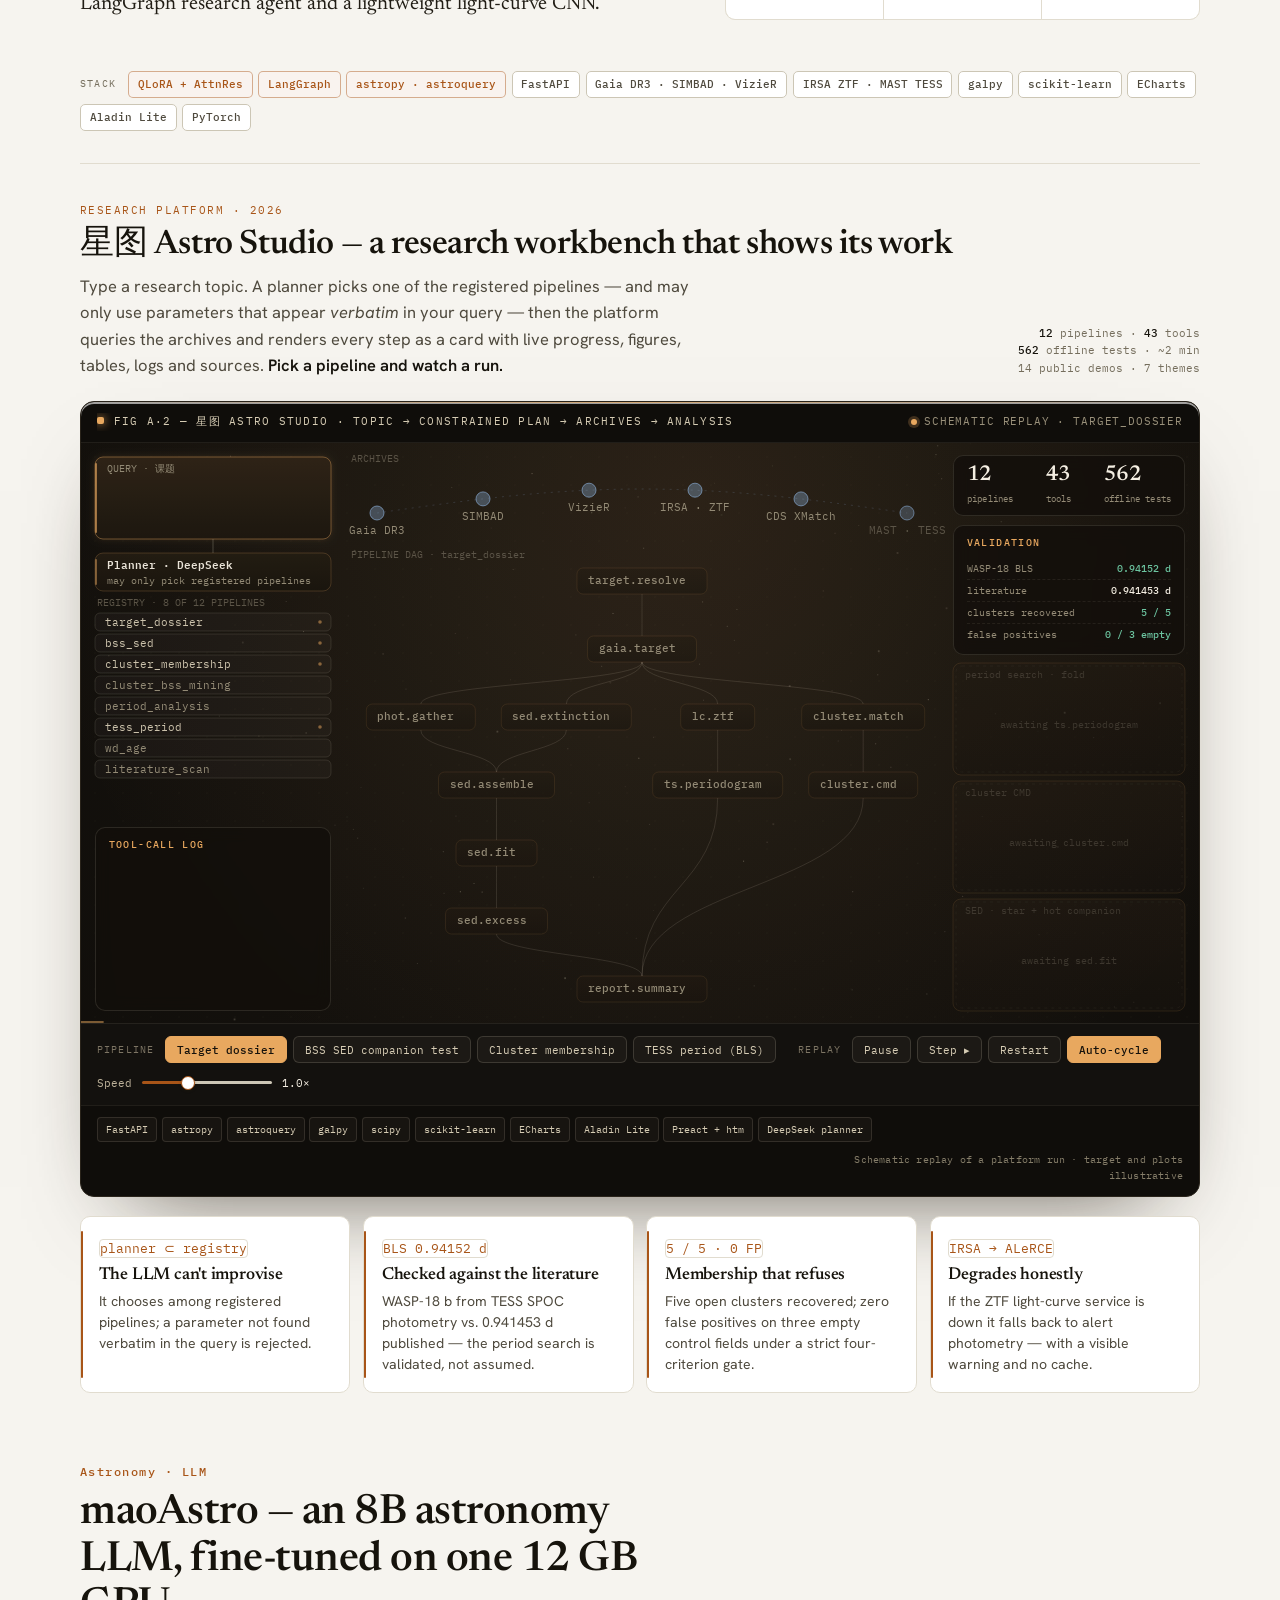
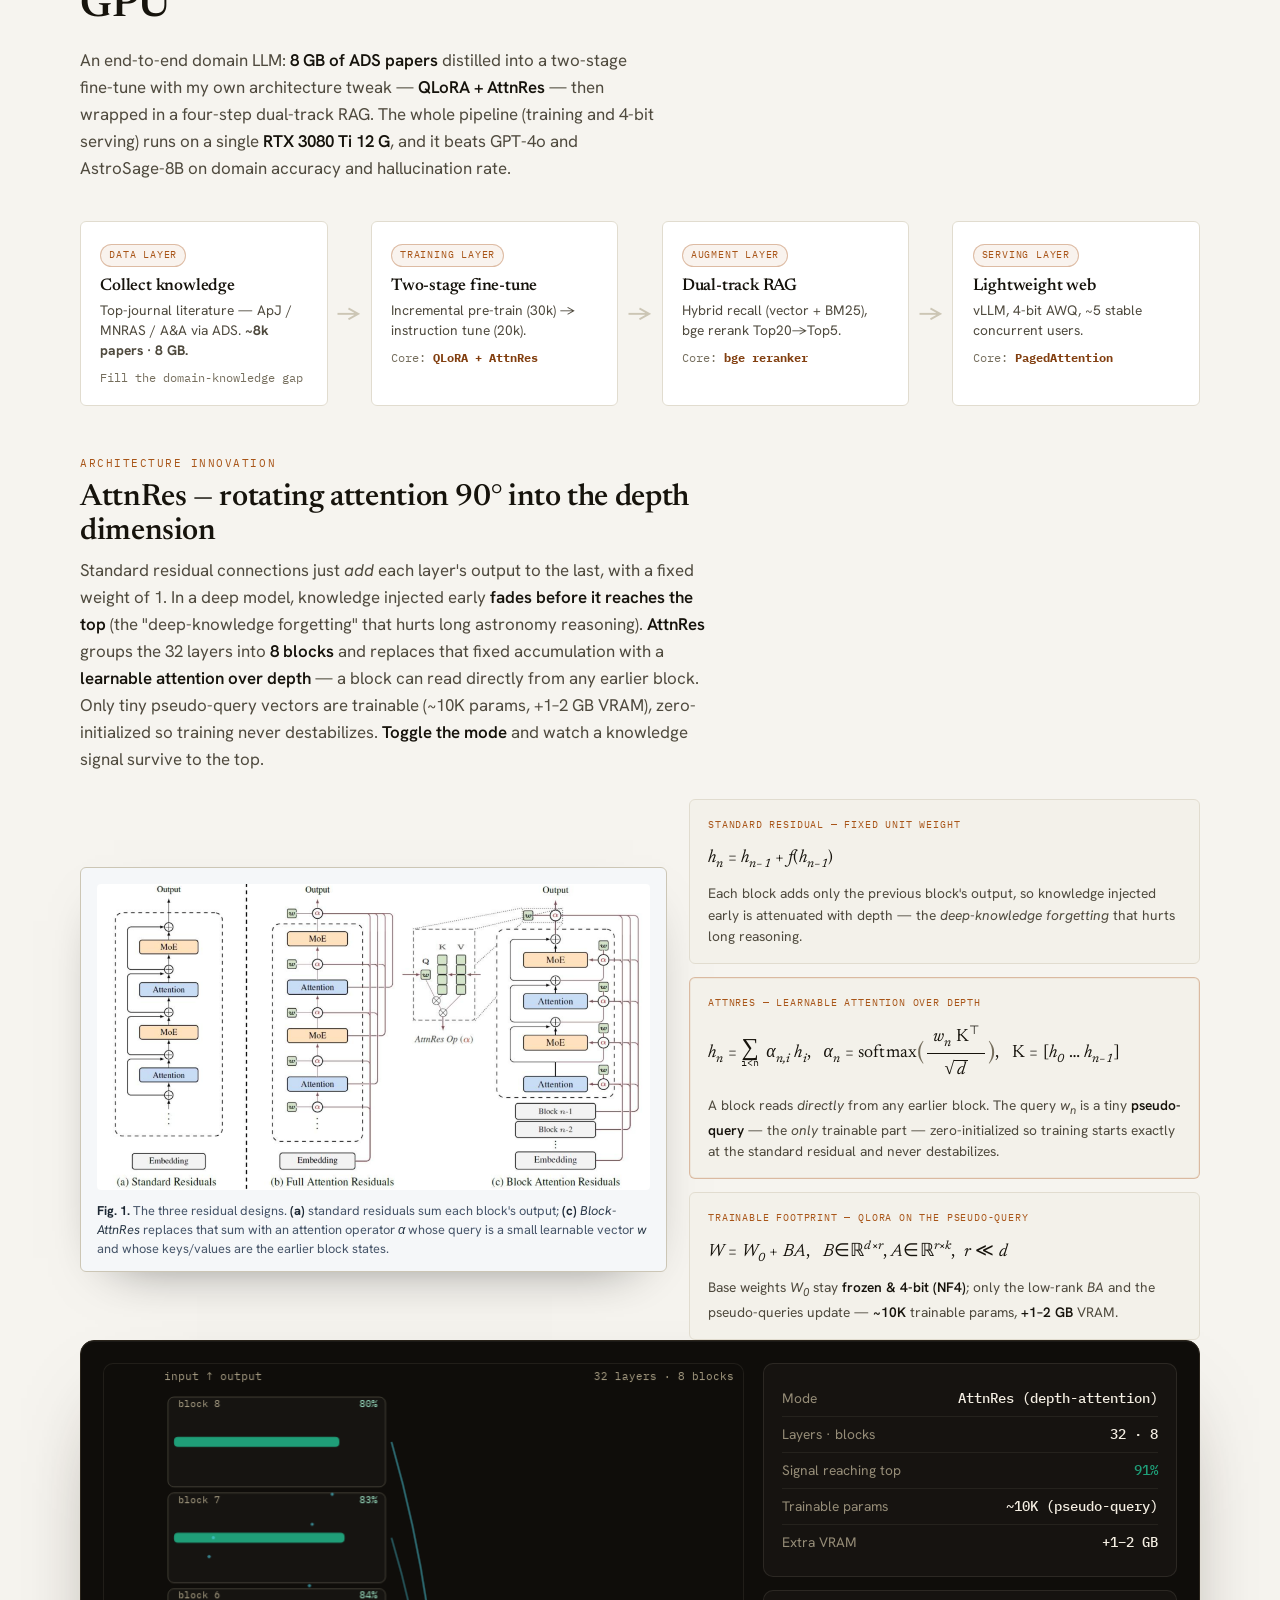
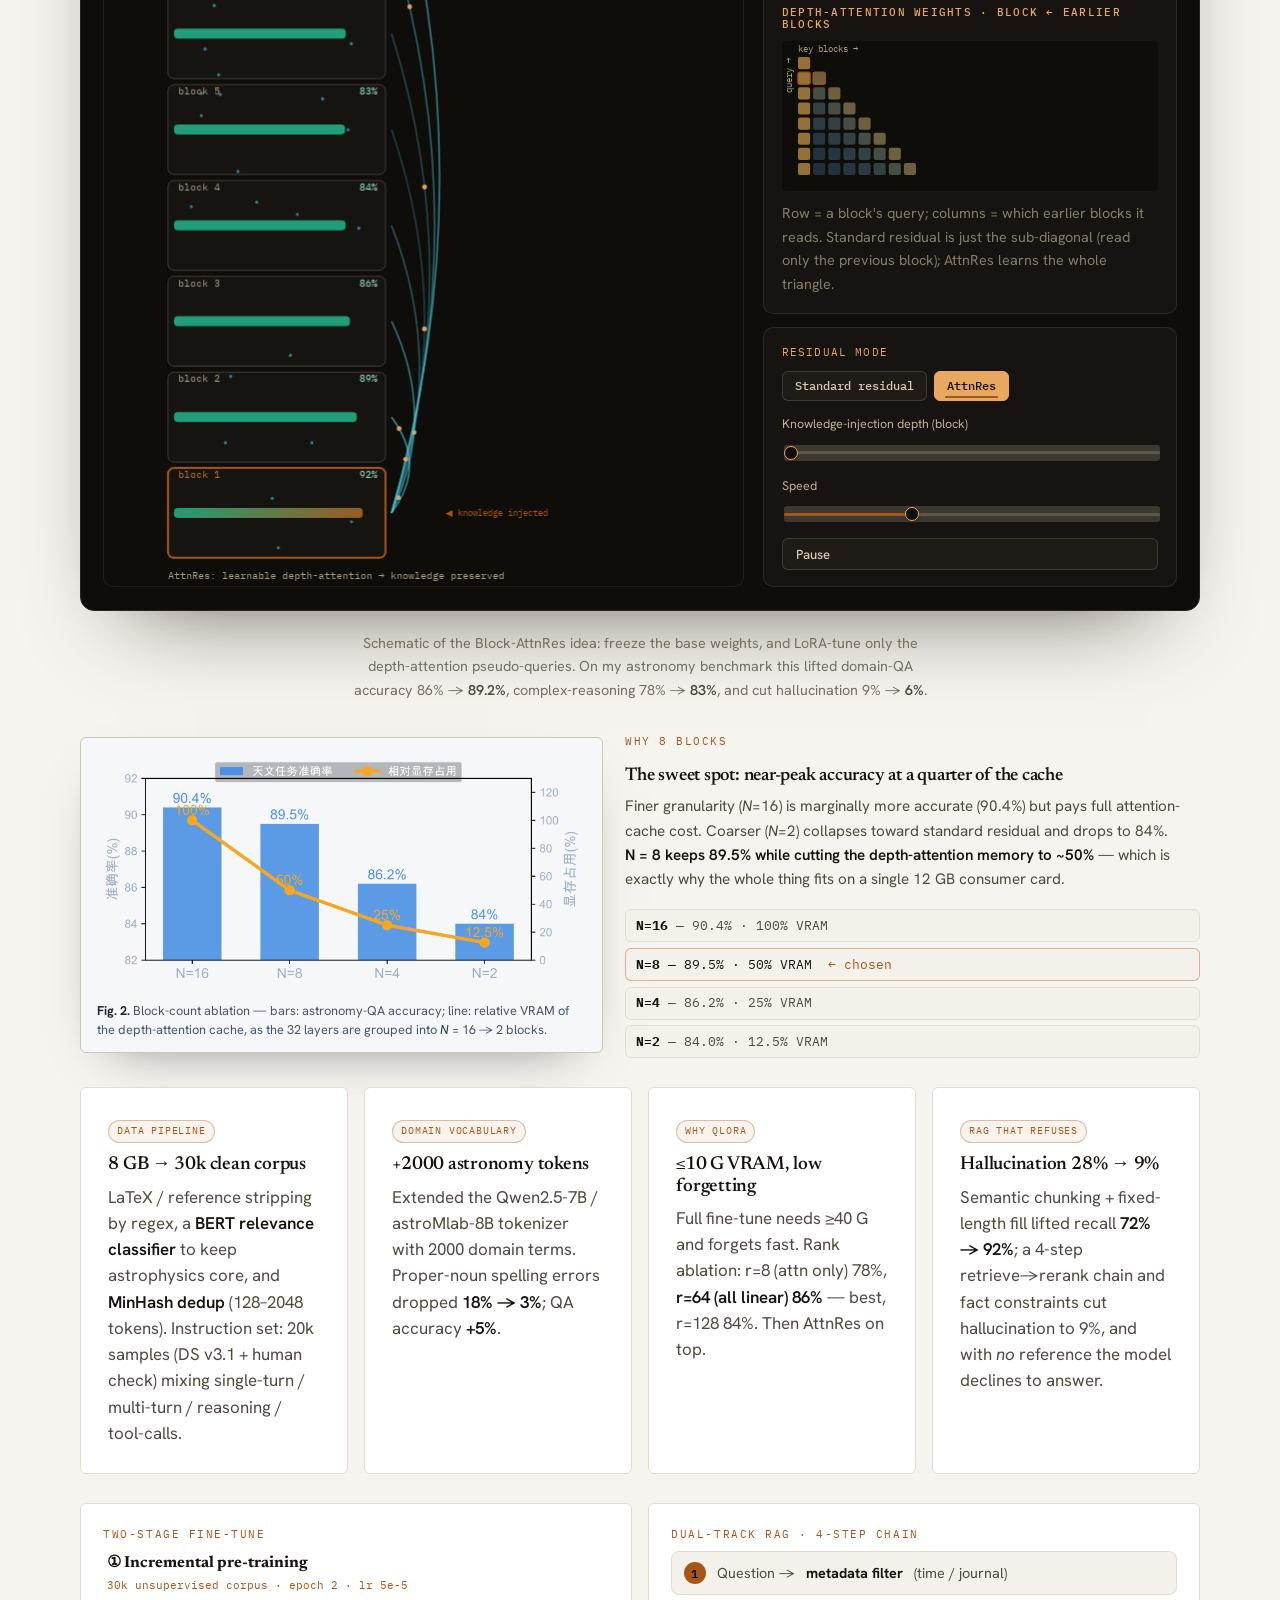
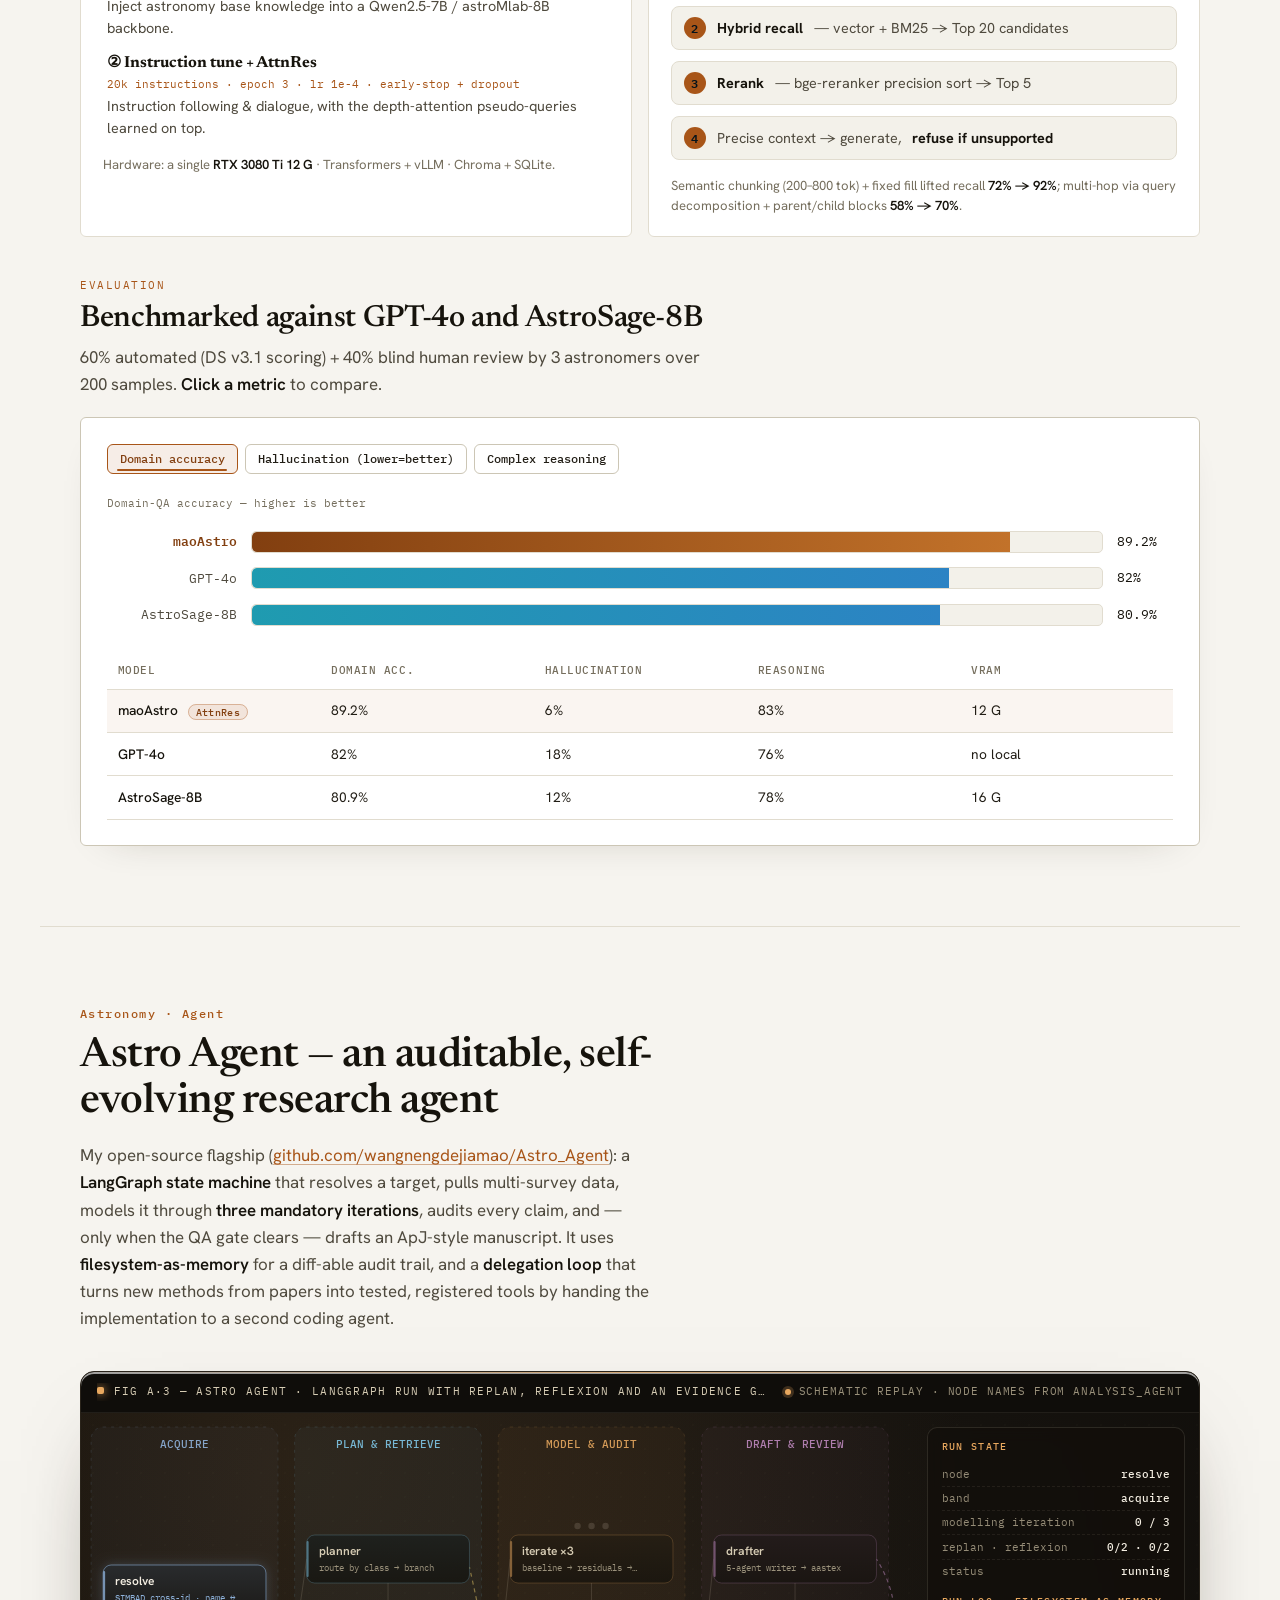
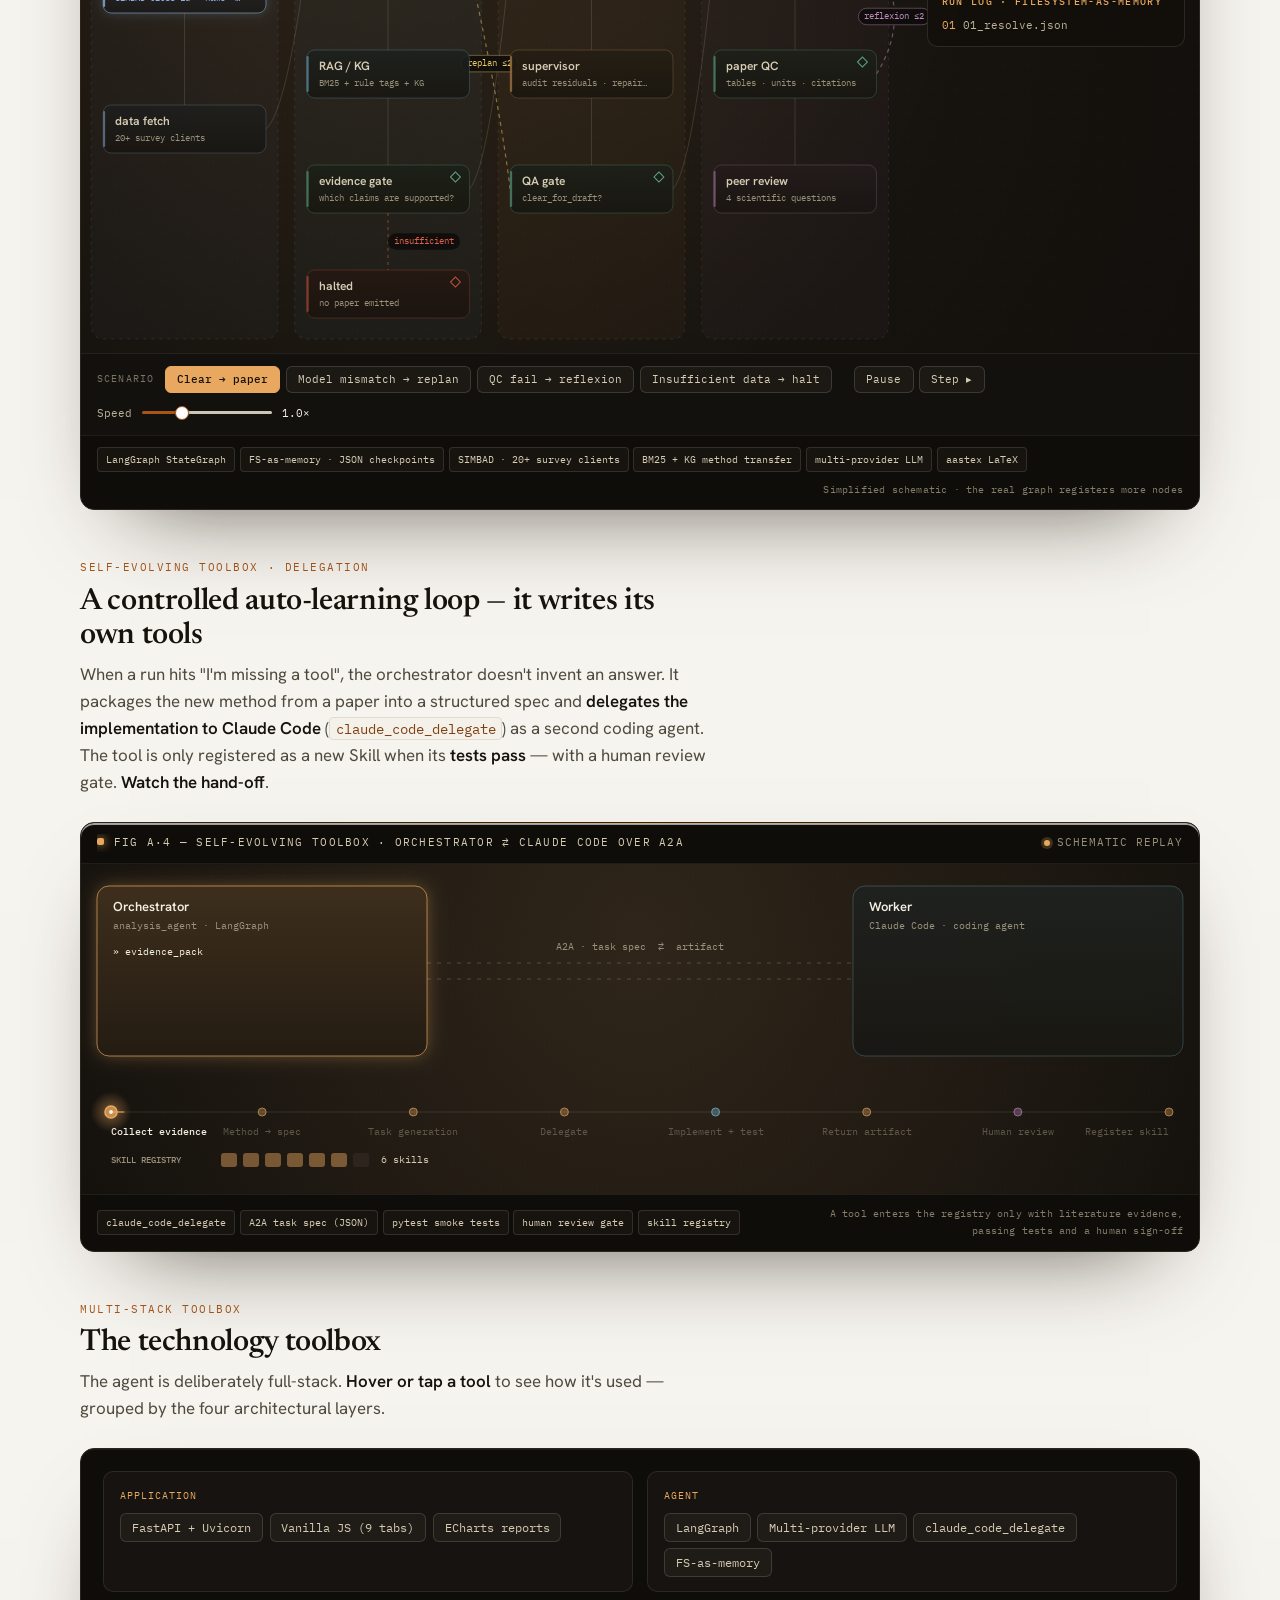
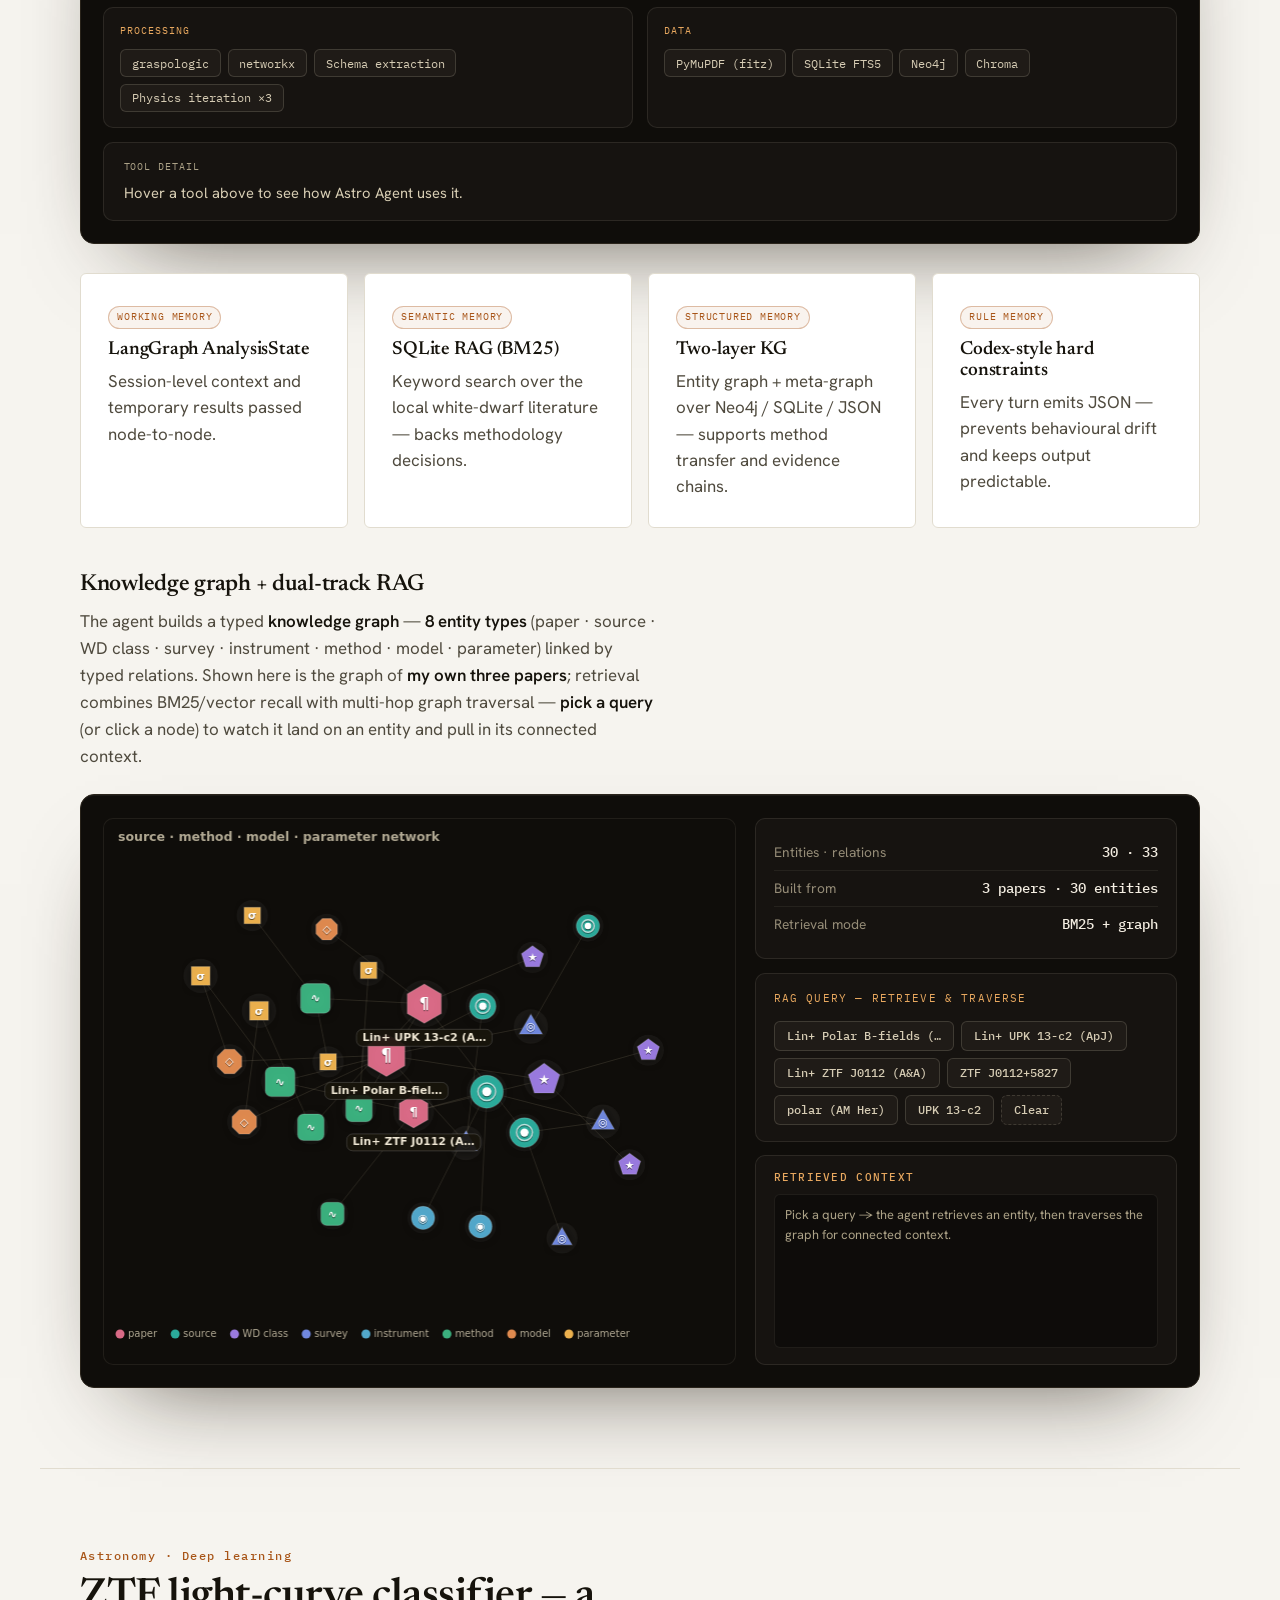
==== commit 663e1c7f: "Add AI papers page and link the work portfolio New papers.html summarises the two first-author manus" ====
--- a/ai.html
+++ b/ai.html
@@ -33,6 +33,8 @@
     <a href="#astronomy">Astronomy</a>
     <a href="#manufacturing">Manufacturing</a>
     <a href="#agents">Agents</a>
+    <a href="papers.html">Papers</a>
+    <a href="https://work.linjm.cc/" target="_blank" rel="noopener">Portfolio&nbsp;↗</a>
     <a href="research.html" class="nav-cta">Research&nbsp;→</a>
   </nav>
   <button class="nav-toggle" id="navToggle" aria-label="Toggle navigation" aria-expanded="false">
@@ -53,6 +55,9 @@
         and keep a person at every decision that matters. The same discipline runs through
         battery-electrolyte chemistry, investment due diligence, survey astronomy and factory scheduling.
       </p>
+      <p class="ai-lede" style="margin-top:.6rem">Live demos, flowcharts and slides for the enterprise ontology platform and the
+        due-diligence system: <a href="https://work.linjm.cc/" target="_blank" rel="noopener"><strong>work.linjm.cc</strong></a> ·
+        research manuscripts (IEEE TKDE, CCF-A): <a href="papers.html"><strong>AI papers</strong></a>.</p>
       <div class="domain-tiles">
         <a href="#chemistry" class="dtile" data-domain="chem"><span class="dn">01 · AI for</span><strong>Chemistry</strong><span>Electrolyte KG · Graph-RAG · experiment design</span></a>
         <a href="#business" class="dtile" data-domain="biz"><span class="dn">02 · AI for</span><strong>Business</strong><span>Due-diligence KG · expert rules · 3-valued reasoning</span></a>
